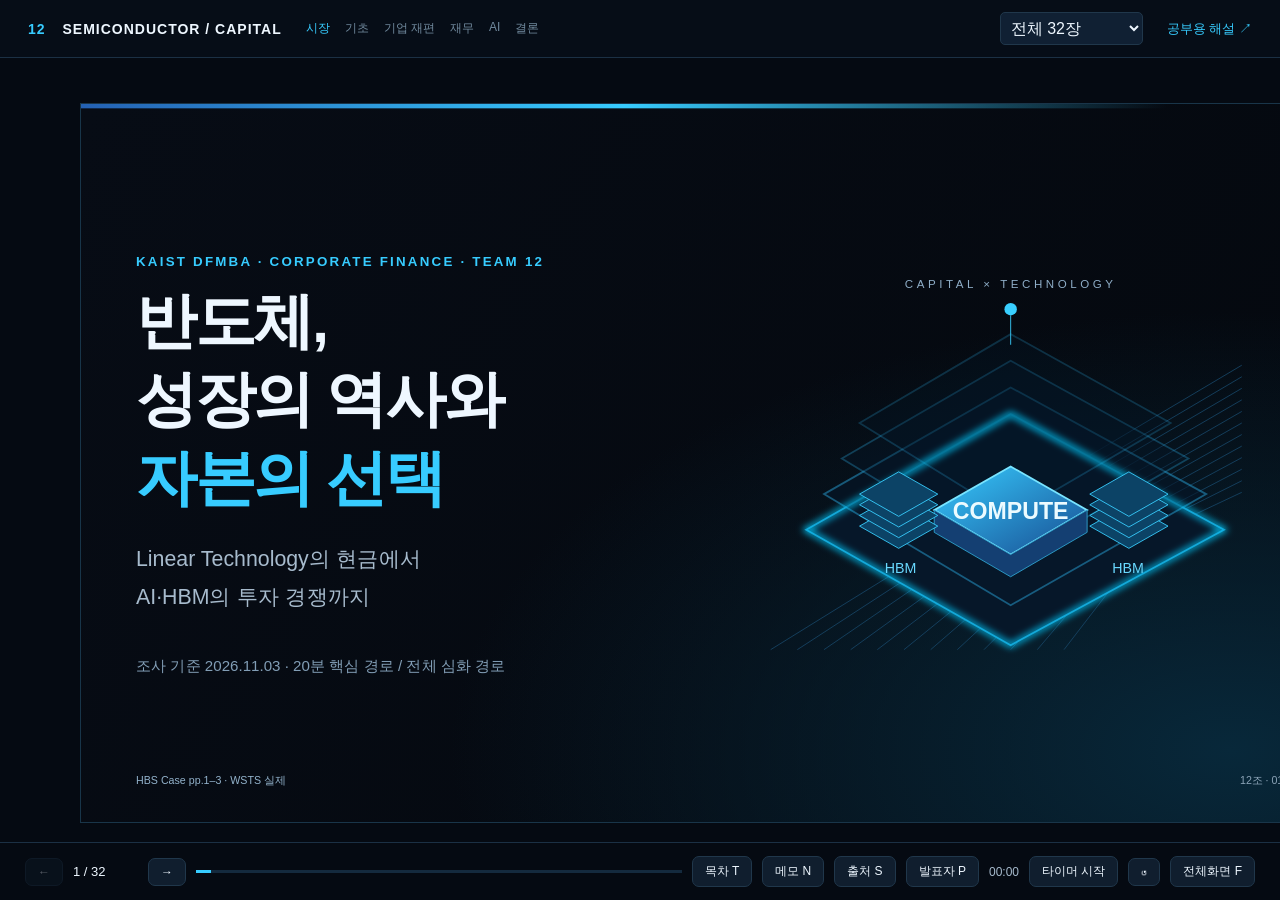
==== index.html @ 1a4f7884 "Create semiconductor history and corporate finance presentation with study guide" ====
<!DOCTYPE html><html lang="ko"><head><meta charset="utf-8"><meta name="viewport" content="width=device-width,initial-scale=1"><meta name="color-scheme" content="dark light"><meta name="description" content="KAIST DFMBA 12조 · 반도체 산업의 역사, 기업 재편과 자본배분, AI·HBM의 재무 이슈"><title>반도체, 성장의 역사와 자본의 선택 | 발표</title><style>:root{--bg:#050a12;--panel:#0b1625;--panel2:#0c2033;--line:#20374b;--ink:#eef7ff;--muted:#a7bbcd;--cyan:#37ccff;--blue:#457aff;--green:#39e2b0;--amber:#ffca70;--red:#ff8298;--font:'Malgun Gothic','맑은 고딕','Apple SD Gothic Neo',sans-serif}
*{box-sizing:border-box}html,body{margin:0;background:var(--bg);color:var(--ink);font-family:var(--font);word-break:keep-all}button,input,select{font:inherit}button,a,input{touch-action:manipulation}button{cursor:pointer}a{color:var(--cyan);text-decoration:none}a:hover{text-decoration:underline}button:focus-visible,a:focus-visible,input:focus-visible,select:focus-visible{outline:3px solid var(--amber);outline-offset:4px}button{color:var(--ink);background:#101e2e;border:1px solid var(--line);padding:9px 15px;border-radius:7px}button:hover{background:#1a344b}button[aria-pressed=true],button.active{border-color:var(--cyan);color:var(--cyan)}button:disabled{opacity:.35;cursor:default}.muted{color:var(--muted)}.cyan{color:var(--cyan)}.green{color:var(--green)}.amber{color:var(--amber)}.small{font-size:18px;line-height:1.6}.eyebrow{font-size:15px;letter-spacing:2.5px;color:var(--cyan);font-weight:700}.topbar{height:58px;display:flex;align-items:center;gap:24px;padding:0 28px;border-bottom:1px solid #1b3044;background:#060d17;position:relative;z-index:10}.brand{font-size:14px;letter-spacing:1px;font-weight:700}.brand b{color:var(--cyan);margin-right:12px}.chapters{display:flex;gap:15px;flex:1}.chapters span{font-size:12px;color:#718a9e}.chapters span.active{color:var(--cyan)}.topbar select{color:var(--ink);background:#102033;border:1px solid var(--line);border-radius:5px;padding:6px}.topbar a{font-size:13px}.deckviewport{height:calc(100dvh - 116px);display:grid;place-items:center;overflow:hidden}.stage{width:1440px;height:810px;transform-origin:center center;position:relative;flex-shrink:0}.slide{position:absolute;inset:0;padding:47px 62px 38px;display:flex;flex-direction:column;background:radial-gradient(ellipse at 90% 90%,#08283a 0%,transparent 48%),linear-gradient(125deg,#070c15,#04080e);overflow:hidden;border:1px solid #1b3b50}.slide:before{content:'';position:absolute;top:0;left:0;width:100%;height:5px;background:linear-gradient(90deg,#2461b3, var(--cyan),transparent 85%)}.slide:after{content:'';position:absolute;right:34px;top:30px;width:35px;height:35px;border-top:1px solid #217591;border-right:1px solid #217591;pointer-events:none}.slidehead{position:relative;z-index:1}.slidehead .eyebrow{display:flex;align-items:center;gap:18px}.optional{font-size:12px;letter-spacing:0;border:1px solid #4a5261;padding:4px 9px;color:var(--muted);border-radius:20px}.slide h1{font-size:46px;line-height:1.32;letter-spacing:-1.7px;margin:20px 0 13px;font-weight:800}.slide .subtitle{font-size:22px;line-height:1.65;color:var(--muted);margin:0;max-width:1200px}.slidebody{flex:1;min-height:0;padding-top:29px;position:relative;z-index:1}.takeaway{margin-top:18px;border-top:1px solid var(--line);padding-top:15px;display:flex;gap:22px;align-items:center;font-size:20px;line-height:1.5}.takeaway:before{content:'→';color:var(--cyan);font-size:26px}.foot{display:flex;align-items:center;justify-content:space-between;margin-top:17px;font-size:12px;color:#8ba3b7}.foot button{border:0;padding:0;background:none;font-size:12px;color:#93b3cc}.controlbar{height:58px;display:flex;align-items:center;gap:10px;padding:0 25px;border-top:1px solid #1b3044;position:relative;z-index:10}.controlbar button{font-size:12px;padding:6px 12px}.controlbar .position{font-size:13px;min-width:65px;font-variant-numeric:tabular-nums}.progress{height:3px;background:#142a3e;flex:1;min-width:50px}.progress i{display:block;height:100%;background:var(--cyan);transition:width .3s}.time{font-size:12px;font-variant-numeric:tabular-nums;color:var(--muted)}.grid{display:grid;gap:22px;height:100%}.grid.two{grid-template-columns:1fr 1fr}.grid.three{grid-template-columns:repeat(3,1fr)}.grid.four{grid-template-columns:repeat(4,1fr)}.panel{background:linear-gradient(145deg,#102338d9,#0a131fcf);border:1px solid #234059;padding:27px 28px;border-radius:12px;position:relative}.panel h3{font-size:25px;margin:0 0 15px;color:var(--cyan);line-height:1.4}.panel p{font-size:22px;line-height:1.7;margin:0;color:#d7e3ed}.panel .label{display:block;font-size:14px;letter-spacing:1px;color:#829eb6;margin-bottom:13px}.panel .stat{font-size:57px;line-height:1.25;font-weight:800;color:var(--ink);font-variant-numeric:tabular-nums;margin:10px 0}.panel .stat small{font-size:22px;color:var(--cyan)}.panel .detail{font-size:17px;color:var(--muted);margin-top:16px;line-height:1.65}.panel.accent{border-color:#2593bc;background:linear-gradient(145deg,#0c3c56,#0a1728)}.pill{font-size:14px;padding:5px 10px;display:inline-block;border-radius:4px;background:#163a50;color:var(--cyan);margin:0 8px 8px 0}.bigstatement{font-size:48px;line-height:1.6;font-weight:800;letter-spacing:-1.4px}.bigstatement em{color:var(--cyan);font-style:normal}.cover{display:grid;grid-template-columns:1.12fr 1fr;align-items:center;height:100%;gap:20px}.cover .title{font-size:69px;line-height:1.28;letter-spacing:-3px;font-weight:800;margin:16px 0 24px}.cover .title span{color:var(--cyan)}.cover .desc{font-size:24px;color:var(--muted);line-height:1.8}.cover .meta{margin-top:45px;color:#829eb6;font-size:17px}.chip-art{width:560px;height:440px}.timeline{display:grid;grid-template-columns:repeat(var(--n,4),1fr);gap:16px;position:relative;padding-top:25px}.timeline:before{content:'';position:absolute;top:67px;left:20px;right:20px;height:2px;background:linear-gradient(90deg,#2e678d,var(--cyan))}.event{position:relative;padding:0 18px}.event .year{font-size:37px;font-weight:800;color:var(--cyan);margin-bottom:30px}.event .year:after{content:'';display:block;width:12px;height:12px;background:var(--cyan);border:5px solid #0b1523;box-sizing:content-box;border-radius:50%;position:absolute;top:33px;left:17px}.event h3{font-size:26px;line-height:1.4;margin:20px 0 16px}.event p{font-size:20px;line-height:1.75;color:var(--muted)}.flow{display:flex;gap:15px;align-items:center;height:100%}.flow .node{flex:1;border:1px solid #285572;border-radius:12px;background:#0d2235;padding:25px 20px;min-height:215px}.flow h3{font-size:24px;color:var(--cyan);margin:0 0 15px}.flow p{font-size:20px;line-height:1.75;margin:0;color:#cfdeea}.arrow{font-size:30px;color:var(--cyan)}.metric-bars{display:flex;gap:27px;height:295px;align-items:flex-end;padding:0 18px;border-bottom:1px solid #426076}.metric-col{flex:1;display:flex;flex-direction:column;align-items:center;justify-content:flex-end;height:100%;gap:10px}.metric-col strong{font-size:29px;font-variant-numeric:tabular-nums}.metric-col .bar{width:82%;background:linear-gradient(180deg,#45ceff,#1c66b0);border-radius:7px 7px 0 0;min-height:1px}.metric-labels{display:flex;gap:27px;padding:15px 18px;font-size:20px;color:var(--muted);text-align:center}.metric-labels span{flex:1}.chart-note{font-size:15px;color:#91aabe;line-height:1.6;margin-top:15px}.split{display:grid;grid-template-columns:1.7fr 1fr;gap:40px;height:100%}.chart-side{border-left:1px solid var(--line);padding-left:32px;display:flex;flex-direction:column;justify-content:center}.chart-side strong{font-size:59px;color:var(--cyan)}.chart-side h3{font-size:25px}.chart-side p{font-size:21px;line-height:1.7;color:var(--muted)}.rows{display:grid;gap:14px}.row{display:grid;grid-template-columns:180px 1fr 1fr;gap:24px;padding:19px 24px;border-bottom:1px solid #254158;align-items:center}.row h3{margin:0;font-size:23px;color:var(--cyan)}.row p{margin:0;font-size:20px;line-height:1.55}.row.header{padding-top:0;color:#8ba5ba;font-size:15px}.stackbar{display:flex;height:71px;border-radius:9px;overflow:hidden;margin:25px 0 15px}.stackbar span{display:flex;align-items:center;justify-content:center;font-size:20px;font-weight:bold}.legend{display:flex;gap:25px;font-size:18px;color:var(--muted);flex-wrap:wrap}.legend i{display:inline-block;width:10px;height:10px;border-radius:3px;margin-right:8px}.rank-layout{display:grid;grid-template-columns:1.7fr 1fr;gap:45px;height:100%}.rank-controls{display:flex;gap:8px;margin-bottom:13px}.rank-controls button{font-size:15px;padding:7px 12px}.rank-chart{height:332px;position:relative}.rank-row{position:absolute;height:29px;left:0;right:0;display:flex;align-items:center;gap:8px;transition:top .65s,opacity .5s}.rank-row .name{width:126px;font-size:17px;flex-shrink:0;color:#d4e5f4}.rank-row .bar{height:25px;border-radius:3px;transition:width .65s;min-width:2px;background:var(--cyan)}.rank-row .value{font-size:16px;color:#c4d8e9;font-variant-numeric:tabular-nums}.rank-year{font-size:90px;line-height:1.2;font-weight:800;color:var(--cyan);margin:0}.rank-info{padding-top:50px}.rank-info h3{font-size:27px;line-height:1.6}.rank-info p{font-size:20px;line-height:1.6;color:var(--muted)}.diagram-label{font-size:20px;fill:#e8f4ff;font-family:var(--font)}.map-grid{display:grid;grid-template-columns:repeat(5,1fr);gap:14px}.map-cell{padding:19px 14px;background:#0b1d2f;border:1px solid #20445d;border-radius:10px;text-align:center;min-height:150px}.map-cell h3{font-size:22px;color:var(--cyan);margin:0 0 16px}.map-cell p{font-size:18px;line-height:1.6;margin:0}.map-label{text-align:center;margin:19px;color:var(--muted);font-size:19px}.factbadge{display:inline-block;color:var(--green);font-size:13px;border:1px solid #2c655c;padding:5px 10px;margin-bottom:14px;border-radius:4px}.factbadge.warn{color:var(--amber);border-color:#7a6038}.formula{padding:25px;background:#0c2234;border:1px solid #305977;font-size:30px;text-align:center;border-radius:12px;line-height:1.65}.formula small{display:block;font-size:17px;color:var(--muted)}.sliders{display:grid;gap:25px;margin-top:25px}.sliders label{display:flex;justify-content:space-between;font-size:22px}.sliders input{width:100%;accent-color:var(--cyan);margin-top:12px}.valuation{font-size:87px;font-weight:bold;color:var(--cyan);font-variant-numeric:tabular-nums}.delta{font-size:28px;color:var(--amber)}.watch{display:grid;grid-template-columns:1fr 1fr;gap:19px}.watch .item{padding:20px 25px;background:#0b1b2b;border-left:3px solid var(--cyan)}.watch h3{font-size:23px;margin:0 0 10px}.watch p{font-size:19px;line-height:1.6;color:var(--muted);margin:0}.overlay{position:fixed;inset:58px 0 58px;background:#03080ef2;z-index:20;overflow:auto;padding:45px max(40px,8vw)}.overlay[hidden]{display:none}.overlay .close{position:fixed;right:35px;top:78px}.overlay h2{font-size:31px}.overlay p,.overlay li{font-size:19px;line-height:1.9;max-width:980px}.overlay .transition{color:var(--cyan);border-left:3px solid var(--cyan);padding:15px 24px}.toc-grid{display:grid;grid-template-columns:repeat(3,1fr);gap:13px}.toc-grid button{text-align:left;line-height:1.6;padding:17px}.toc-grid button span{font-size:12px;color:var(--muted);display:block}.blackout{position:fixed;inset:0;background:#000;z-index:200}.source-item{padding:14px 0;border-bottom:1px solid var(--line);max-width:1000px}.source-item a{font-size:18px;line-height:1.6}.source-item p{font-size:15px;color:var(--muted);margin:8px 0}.study-body{background:#07101b}.studybar{height:66px;border-bottom:1px solid var(--line);position:sticky;top:0;background:#07101bf2;z-index:10;display:flex;align-items:center;gap:25px;padding:0 30px}.studybar h1{font-size:17px;margin:0;flex:1}.studybar input{background:#122438;border:1px solid #2c4a64;color:var(--ink);border-radius:7px;padding:10px;width:240px}.studybar a,.studybar button{font-size:13px}.study-layout{display:grid;grid-template-columns:260px minmax(0,1fr);max-width:1500px;margin:auto}.study-toc{position:sticky;top:66px;height:calc(100vh - 66px);overflow:auto;border-right:1px solid #173047;padding:25px 16px}.study-toc a{display:block;color:#acbfd0;font-size:13px;padding:10px;border-radius:6px;line-height:1.55}.study-toc a:hover,.study-toc a.active{background:#102d44;color:var(--cyan)}.study-main{padding:50px 70px 90px;max-width:1140px}.study-intro{border-bottom:1px solid var(--line);padding-bottom:35px;margin-bottom:45px}.study-intro h1{font-size:47px;line-height:1.4;margin:12px 0 20px;letter-spacing:-2px}.study-intro p{font-size:18px;line-height:1.9;color:#c0d1e0}.study-section{scroll-margin-top:90px;margin:0 0 65px;padding-bottom:40px;border-bottom:1px solid #294358}.study-section h2{font-size:30px;line-height:1.5;margin:12px 0 20px;letter-spacing:-.7px}.study-section h3{font-size:20px;color:var(--cyan);margin-top:28px}.study-section p,.study-section li{font-size:17px;line-height:1.95;color:#d2dfeb}.study-section .key{padding:20px 25px;border-left:3px solid var(--cyan);background:#102235;color:#e5f5ff;font-size:19px;line-height:1.8}.study-section .script{padding:22px 26px;border:1px solid #25445c;border-radius:10px;background:#0a1a2b}.study-section details{background:#0c1c2d;padding:16px 22px;border-radius:8px;margin:15px 0}.study-section summary{color:var(--green);cursor:pointer;line-height:1.7;font-weight:bold}.study-section .source-links{font-size:13px;line-height:1.8;color:#92abc0;margin-top:20px}.study-section .source-links a{margin-right:14px}.study-section .transition{font-size:16px;color:var(--cyan)}.study-section table{border-collapse:collapse;width:100%;font-size:15px}.study-section th,.study-section td{padding:13px;border:1px solid #274459;text-align:left;line-height:1.7}.study-section th{background:#102a40;color:var(--cyan)}.study-section tr:nth-child(even){background:#0a1928}.glossary{display:grid;grid-template-columns:1fr 1fr;gap:12px}.glossary div{padding:18px;background:#0c1c2d;border-radius:6px}.glossary b{color:var(--cyan)}.glossary p{margin:8px 0;font-size:15px}.empty{padding:30px;color:var(--amber)}.study-body.light{--bg:#edf3f8;--ink:#16283a;--muted:#465e71;--cyan:#00658d;background:#f7fafc;color:#142c40}.light .studybar{background:#f7fafcf5}.light .study-toc a{color:#3d586b}.light .study-section p,.light .study-section li{color:#29475b}.light .study-section .key,.light .study-section .script,.light .study-section details,.light .glossary div,.light .study-section th,.light .study-section tr:nth-child(even){background:#e8f1f7;color:#15364d}.light .study-intro p{color:#33546a}.light button{background:#e3eef5;color:#16394c}.light .study-toc a.active,.light .study-toc a:hover{background:#deedf6}.light .studybar input{background:white;color:#16283a}.presenter{padding:35px}.presenter h1{font-size:35px;line-height:1.5}.presenter p{font-size:22px;line-height:1.9}.presenter .next{border-top:1px solid var(--line);margin-top:30px;padding-top:20px;color:var(--cyan)}
@media(prefers-reduced-motion:reduce){*{transition:none!important;animation:none!important}}
[data-id="market"] .metric-bars{height:250px}[data-id="market"] .metric-col .bar{max-height:210px}[data-id="market"] .metric-col strong{font-size:25px}[data-id="market"] .chart-side strong{font-size:49px}[data-id="market"] .chart-side p{font-size:19px}[data-id="market"] .chart-side h3{margin:12px 0}[data-id="market"] .chart-note{margin-top:10px}
.rank-chart{height:310px}.rank-controls{gap:7px}.rank-controls button{padding:6px 10px}.rank-layout .chart-note{font-size:14px;margin-top:10px}.source-item{overflow-wrap:anywhere}.study-main{min-width:0}.study-section table{max-width:100%}.study-section td{overflow-wrap:anywhere}[data-id="consolidation"] .row{padding:14px 24px}[data-id="valuation"] .panel{padding:22px 26px}[data-id="valuation"] .panel h3{font-size:24px;margin-bottom:12px}[data-id="valuation"] .formula{font-size:25px;padding:16px}[data-id="valuation"] .sliders{gap:18px;margin-top:20px}[data-id="valuation"] .valuation{font-size:68px;line-height:1.15}[data-id="valuation"] .delta{font-size:25px}[data-id="valuation"] .panel .label{margin-bottom:7px}[data-id="valuation"] .panel .detail{font-size:14px;margin-top:12px;line-height:1.5}.market-controls{display:flex;gap:8px;margin-bottom:12px}.market-controls button{font-size:14px;padding:6px 11px}.sector-row{display:flex;align-items:center;gap:16px;height:44px;font-size:15px}.sector-row>b{min-width:65px}.sector-stack{display:flex;flex:1;height:31px}.sector-stack span{display:flex;justify-content:center;align-items:center;color:#fff;font-size:13px}.sector-stack span:first-child{color:#052334;font-weight:bold}.study-mini{margin:20px 0 28px;padding:20px;background:#0e2335;border-radius:9px}.study-mini>div{display:flex;gap:12px;align-items:center;margin:10px 0;font-size:14px}.study-mini label{width:60px;color:var(--muted)}.study-mini i{height:19px;background:linear-gradient(90deg,#1680b4,#37ccff);display:block;border-radius:3px}.study-mini b{color:var(--ink);font-variant-numeric:tabular-nums}.light .study-mini{background:#e3eff6}.light .source-item p{color:#456478}
@media(max-width:850px){.studybar{height:91px;flex-wrap:wrap;align-content:center;gap:6px 10px}.studybar h1{flex-basis:100%;font-size:13px;height:19px}.studybar input{flex:1;min-width:80px;width:auto;padding:8px}.studybar button{padding:8px 12px}.studybar a{font-size:12px}.study-section{scroll-margin-top:111px}.study-main{width:100%;overflow:hidden}.study-section table{white-space:normal}.study-section .source-item{word-break:break-word}}
@media(max-width:850px){.topbar{padding:0 12px;gap:10px}.brand{font-size:12px}.chapters{display:none}.topbar select{font-size:12px;max-width:140px}.topbar a{margin-left:auto;font-size:11px}.controlbar{padding:0 10px;gap:6px}.controlbar button{padding:7px;font-size:11px}.hide-small{display:none}.toc-grid{grid-template-columns:1fr 1fr}.study-layout{display:block}.study-toc{display:none}.study-main{padding:30px 22px}.studybar{padding:0 15px;gap:10px}.studybar h1{font-size:13px}.studybar input{width:140px}.study-intro h1{font-size:34px}.study-section h2{font-size:26px}.study-section table{display:block;overflow:auto}.glossary{grid-template-columns:1fr}.overlay{padding:25px}.overlay p,.overlay li{font-size:16px}}
@media print{body{background:white!important;color:#111!important}.topbar,.controlbar,.studybar,.study-toc,.overlay,.source-links button{display:none!important}.deckviewport{height:auto;display:block;overflow:visible}.stage{width:auto;height:auto;transform:none!important}.slide{position:relative;min-height:195mm;width:100%;height:auto;break-after:page;page-break-after:always;background:white;color:#111;padding:12mm}.slidebody{min-height:110mm}.slide h1{font-size:28px}.slide p,.panel p,.row p{font-size:16px!important;color:#24384b!important}.panel,.flow .node,.map-cell,.watch .item{background:#eff5f9;color:#111}.slide .subtitle{font-size:18px;color:#333}.slide .stat,.metric-col strong,.slide .bigstatement{color:#173d57}.takeaway{font-size:16px}.slide .foot{color:#444}.study-layout{display:block}.study-main{max-width:none;padding:0}.study-section{break-inside:auto}.study-section p,.study-section li{color:#111}.study-section .key,.study-section .script,.study-section details{background:#f1f5f7;color:#111}.study-intro p{color:#222}.study-section summary{color:#0c5244}.study-section h2,.study-intro h1{color:#111}.study-section h3{color:#075a78}.study-section{scroll-margin-top:0}a{color:#075a78}.eyebrow{color:#075a78}@page{size:A4 landscape;margin:10mm}}
</style></head><body class=""><header class="topbar"><div class="brand"><b>12</b> SEMICONDUCTOR / CAPITAL</div><nav class="chapters" aria-label="발표 흐름"><span data-chapter="01">시장</span><span data-chapter="02">기초</span><span data-chapter="03">기업 재편</span><span data-chapter="04">재무</span><span data-chapter="05">AI</span><span data-chapter="06">결론</span></nav><label class="sr-only" for="route" style="position:absolute;left:-9999px">발표 경로</label><select id="route"><option value="all">전체 32장</option><option value="core">20분 핵심 22장</option></select><a href="study.html" target="_blank">공부용 해설 ↗</a></header><main class="deckviewport"><div class="stage" id="stage"></div></main><footer class="controlbar"><button id="prev" aria-label="이전 장표">←</button><span class="position" id="position"></span><button id="next" aria-label="다음 장표">→</button><div class="progress" aria-hidden="true"><i id="progress"></i></div><button id="toc" title="T">목차 T</button><button id="notes" title="N">메모 N</button><button id="sources" title="S">출처 S</button><button id="presenter" class="hide-small" title="P">발표자 P</button><span class="time hide-small" id="clock">00:00</span><button id="timer" class="hide-small">타이머 시작</button><button id="resettime" class="hide-small" aria-label="타이머 초기화">↺</button><button id="full" title="F">전체화면 F</button></footer><aside class="overlay" id="overlay" hidden role="dialog" aria-modal="true" aria-label="발표 보조 패널"></aside><script>const CONTENT={"title": "반도체, 성장의 역사와 자본의 선택", "slides": [{"id": "intro", "title": "반도체, 성장의 역사와 자본의 선택", "subtitle": "", "chapter": "01 · 시장의 위상", "type": "cover", "core": true, "takeaway": "", "sources": ["CASE", "WSTS"], "study": {"id": "intro", "title": "발표의 질문: 기술이 바뀔 때 돈은 어디로 이동하는가", "paragraphs": ["이번 발표의 목적은 반도체를 구성하는 모든 공정과 제품을 암기시키는 것이 아니라, 기술과 시장의 변화가 기업의 이익과 자본배분을 어떻게 바꾸었는지를 설명하는 데 있다. 다른 조가 Linear Technology의 배당정책 질문에 답한다면, 우리 조는 그 회사가 속한 산업을 시간과 공간으로 넓혀 본다. 이를 위해 ‘무엇을 만드는가’, ‘어디에서 경쟁우위가 생기는가’, ‘그 경쟁우위를 유지하는 데 얼마의 돈이 필요한가’라는 세 질문을 반복한다. 이 세 질문은 아날로그 기업부터 AI 가속기와 HBM 기업까지 공통으로 적용된다.", "주식시장에서 IT와 반도체의 존재감이 커졌다는 사실로 시작하자는 구상은 좋은 출발점이다. 전문지식이 없어도 시장의 중심이 이동했다는 그림은 이해할 수 있기 때문이다. 다만 세계 산업별 시가총액을 백 년 가까이 연결하면 국가별 시장 개방, 비상장기업, 지수 편입, 산업분류 변경 때문에 비교가 흐려진다. 따라서 미국 대형주의 장기 업종비중을 먼저 보여주고, 현재 글로벌 지수의 IT 비중으로 범위를 보완한다. 이때 주식시장의 비중을 GDP나 실제 산업 매출의 비중으로 설명하지 않는 것이 중요하다.", "이후에는 반도체의 기본 역할을 짧게 설명하고, 설계·제조·장비·소재·패키징으로 나뉜 가치사슬을 연결한다. 그다음 일본 메모리 기업, 미국 CPU 기업, 한국 메모리 기업, 대만 파운드리, 팹리스와 AI의 부상을 따라간다. 기업 순위가 바뀌는 모습은 기술의 승패만 보여주는 것이 아니다. 설비투자 규모, 경기하강기에 버틸 재무구조, 연구개발의 지속성, 인수합병과 사업철수도 순위를 바꾼다. 중요한 사건마다 이 재무적 원인을 함께 묶어야 기업재무 수업에 맞는 발표가 된다.", "후반부에서는 사업모델별 재무제표를 비교한 뒤 HBM과 AI 투자 확대를 현재의 사례로 다룬다. 수요가 강하다는 사실과 현재 주가가 합리적인지는 별도의 질문이다. 매출이 늘어도 증설·재고·고객지원에 필요한 현금이 더 빨리 증가할 수 있고, 장기 기대이익이 커도 할인율이 올라 가치가 줄 수 있다. 결론은 특정 기업의 주가 방향을 예언하는 대신 어떤 관측값을 추적하면 산업의 수익성과 투자 지속성을 판단할 수 있는지를 제시한다. 기술의 역사에서 출발해 자본배분의 원리로 돌아오는 구조다."], "question": "반도체 역사를 설명하는 발표가 왜 기업재무 수업에 적합한가?", "answer": "같은 산업 안에서도 연구개발, 공장, 운전자본, 인수합병에 필요한 자본과 위험이 다르기 때문이다. 기술 변화가 현금흐름과 자본비용을 바꾸고, 자본배분이 다음 기술 경쟁에서 버틸 능력을 결정한다.", "script": "우리 조는 배당정책의 정답을 반복하기보다, 그 회사가 속한 산업이 어떻게 바뀌었는지를 보겠습니다. 핵심은 칩의 기술만이 아닙니다. 누가 투자를 감당했고, 누가 현금을 벌었으며, 다음 변화에 어떤 자본배분이 필요했는지를 함께 보겠습니다.", "transition": "먼저 주식시장에서 IT의 무게가 언제부터 커졌는지 보겠습니다.", "sources": ["https://www.spglobal.com/spdji/en/documents/education/talking-points-an-overview-of-sp-500-sector-indices-and-25-years-of-gics.pdf", "https://www.wsts.org/67/Historical-Billings-Report"], "sourceIds": []}, "coreTransition": "먼저 주식시장에서 IT의 무게가 언제부터 커졌는지 보겠습니다."}, {"id": "market", "title": "IT는 언제 주식시장의 중심이 되었나", "subtitle": "미국 대형주 시장에서 IT의 존재감은 크게 확대됐다", "chapter": "01 · 시장의 위상", "type": "market", "core": true, "takeaway": "시장가치의 확대를 이해하려면, 산업이 현금을 만드는 구조를 봐야 한다", "sources": ["MKT_HIST", "SPY", "ACWI", "GICS"], "study": {"id": "market", "title": "시장비중 읽기: 미국의 역사와 글로벌의 현재를 구분하기", "paragraphs": ["장기 오프닝 차트는 미국 대형주 S&P 500에서 IT 섹터가 차지한 비중을 보여준다. Bespoke의 연말 집계에서 IT는 1990년 6.30%, 1999년 29.18%, 2010년 18.65%, 2020년 27.61%였다. 2026년 9월 말에는 S&P 500을 추종하는 SPY의 IT 보유비중이 39.71%다. 최신 값은 ETF를 통한 대용치이고, 과거 값은 지수 가중치이며, 2026년 값은 연말 수치가 아니다. 이 차트는 꾸준한 직선 상승보다 닷컴기의 급등과 하락, 이후 재확대를 보여주는 용도로 읽어야 한다.", "다른 산업을 함께 보면 주도권이 고정되지 않았다는 점이 분명해진다. 1990년 말에는 필수소비재 13.96%, 산업재 13.60%, 에너지 13.38%가 각각 IT보다 컸다. 2006년 말에는 금융의 비중이 22.27%로 IT의 15.14%를 앞섰다. 이런 변화는 주식가격뿐 아니라 기업의 성장과 쇠퇴, 상장·편입·퇴출, 산업분류 변화가 함께 만든 결과다. 어느 시점의 높은 비중만으로 해당 산업이 버블이라고 판정할 수는 없다. 실제 이익과 성장 기대, 금리와 위험의 가격을 별도로 검토해야 한다.", "S&P 500은 미국 대형주의 지수이므로 세계 전체의 산업 지도로 부르면 안 된다. 글로벌 교차확인에는 선진국과 신흥국의 대형·중형주를 담는 MSCI ACWI를 사용한다. 2026년 9월 말 ACWI의 IT 비중은 33.21%였고 미국 비중은 64.21%였다. NVIDIA, TSMC, Broadcom, Micron 네 종목의 비중을 더하면 9.70%지만 이는 반도체 전체의 비중이 아니다. 또한 해당 기업의 주식가치를 측정하므로 Broadcom의 소프트웨어 사업처럼 반도체 이외 사업이 만드는 가치도 포함된다.", "분류체계의 변화는 중요한 해석 조건이다. GICS는 1999년에 만들어졌고 과거 자료에는 소급분류가 쓰인다. 2016년에는 부동산이 금융에서 분리됐고, 2018년에는 Alphabet과 Facebook 등 일부 IT 기업이 커뮤니케이션서비스로 이동했다. 2023년에는 Visa와 Mastercard 등 결제기업이 IT에서 금융으로 옮겨갔다. 따라서 분류가 달라진 시점의 비중 하락을 그대로 경쟁력 하락으로 설명할 수 없다. 발표에서는 ‘당시 분류 기준, 분류개편 포함’이라는 짧은 주석을 제시하고, 질문을 받으면 이 사례로 설명하면 된다."], "question": "IT 비중이 40%라는 것은 경제활동의 40%가 IT라는 뜻인가?", "answer": "아니다. 미국 대형 상장주식의 가치에서 IT에 분류된 기업들이 차지하는 비중이다. GDP, 고용, 매출, 글로벌 시가총액과 분모가 다르며, 시장이 미래이익을 평가한 결과도 반영한다.", "script": "1990년 IT는 미국 대형주 시장의 6%대였습니다. 닷컴기를 거쳐 현재는 약40%입니다. 다만 이것은 미국 주식시장의 지도입니다. 세계 대형·중형주 지수에서도 IT는 약33%로 크지만, 두 지수의 숫자를 같은 범위라고 읽지는 않겠습니다.", "transition": "IT 안에서는 어떤 업종의 비중이 커졌을까요?", "sources": ["https://media.bespokepremium.com/uploads/2023/07/070323-Sector-Weights-5037189urijef.pdf", "https://www.ssga.com/library-content/products/factsheets/etfs/us/factsheet-us-en-spy.pdf", "https://www.msci.com/documents/10199/255599/msci-acwi.pdf", "https://www.spglobal.com/spdji/en/documents/education/talking-points-an-overview-of-sp-500-sector-indices-and-25-years-of-gics.pdf"], "sourceIds": ["GICS2023"]}, "coreTransition": "주식시장의 기대와 실제 산업 매출은 다릅니다. 이제 성장과 불황의 사이클을 보겠습니다."}, {"id": "itmix", "title": "IT 안에서도 반도체의 무게가 커졌다", "subtitle": "미국 대형 IT ETF인 XLK의 업종 구성 변화", "chapter": "01 · 시장의 위상", "type": "mix", "core": false, "takeaway": "AI는 기술기업 전체를 가로지르는 수요 테마다", "sources": ["XLK20", "XLK26", "GICS"], "study": {"id": "itmix", "title": "IT의 내부 변화: 소프트웨어와 하드웨어를 떠받치는 반도체", "paragraphs": ["미국 IT주 ETF인 XLK의 구성은 IT 내부의 무게중심 변화를 이해하는 사례가 된다. 2020년 9월 말 투자명세에서 반도체와 반도체 장비의 비중은 18.0%였지만, 2026년 9월 말 공식 팩트시트에서는 45.95%다. 같은 두 시점에 소프트웨어는 32.7%에서23.81%, 하드웨어·스토리지는24.6%에서19.35%로 바뀌었다. 이 수치는 ETF가 담은 주식가치의 구성이다. 반도체가 IT 매출의46%를 생산한다거나, 세계 모든 반도체 기업의 시총을 측정했다는 뜻은 아니다.", "여기에는 비교상의 조건이 있다. XLK는 개별 대형 종목의 비중에 제한을 두는 지수를 추종하므로 순수한 시가총액비중과 차이가 생길 수 있다. 또한 2023년 결제기업 등이 IT에서 빠져나가 IT서비스의 분모가 크게 달라졌다. 2020년 IT서비스19.9%와2026년2.31%를 비교해서 서비스산업이 거의 사라졌다고 해석하면 틀린다. 같은 이유로 반도체 비중 증가분 전체를 AI가 만든 주가상승 효과라고 계산할 수 없다. 분류변경과 지수규칙을 포함한 투자 포트폴리오의 변화라는 것이 정확한 표현이다.", "일상에서 말하는 빅테크와 주가지수의 IT 섹터는 다르다. Microsoft와 Apple, NVIDIA는 IT에 속하지만, Alphabet과 Meta는 커뮤니케이션서비스, Amazon은 경기소비재에 속한다. 이 분류는 기업의 주된 사업을 기준으로 하기 때문에 클라우드나 AI 사업 하나만으로 정해지지 않는다. AI 투자에 참여하는 기업들을 비교할 때는 업종 이름보다 누가 최종고객으로부터 돈을 받고, 누가 데이터센터를 소유하고, 누가 칩을 설계하고 제조하는지를 나누는 것이 유용하다. 같은 AI 관련주라도 현금흐름의 발생 위치가 다르다.", "반도체는 계산, 저장, 연결, 감지, 전력변환을 실제 물리세계에서 수행하는 부품이다. 소프트웨어가 명령을 내리더라도 그 명령을 실행하고 데이터를 옮기려면 하드웨어가 필요하다. 다만 모든 반도체가 가장 미세한 공정이나 가장 높은 대역폭을 필요로 하지는 않는다. 아날로그와 전력반도체는 정확도·신뢰성·수명 등이 중요하고, 메모리는 용량·속도·원가가, AI 가속기는 연산과 데이터이동 효율이 중요하다. 이러한 기능의 차이가 제품수명, 고객관계, 설비투자 부담을 바꾼다는 점이 다음 가치사슬 설명의 출발점이다."], "question": "XLK 반도체 비중이18%에서46%로 늘었다면 반도체 산업 매출도 같은 비율로 늘었나?", "answer": "아니다. ETF 비중은 주가와 편입·분류·가중치규칙의 영향을 받는 자산가치 비율이다. 산업매출 성장률은 별도의 WSTS 판매자료로 계산해야 한다.", "script": "IT 안에서도 구성은 크게 달라졌습니다. 미국 IT주 ETF를 보면 반도체와 장비의 비중이2020년18%에서 현재 약46%로 커졌습니다. 이제 소프트웨어의 성장 기대를 이해하려면 그 아래에서 연산과 메모리를 공급하는 산업까지 볼 필요가 있습니다.", "transition": "시장의 기대와 별개로 실제 반도체 산업의 매출은 어떻게 성장하고 흔들렸을까요?", "sources": ["https://www.sec.gov/Archives/edgar/data/1064641/000119312520311479/d13580dncsr.htm", "https://www.ssga.com/library-content/products/factsheets/etfs/us/factsheet-us-en-xlk.pdf", "https://lipperalpha.refinitiv.com/2023/03/2023-gics-classification-change/", "https://www.semiconductors.org/semiconductors-101/what-are-semiconductors/"], "sourceIds": ["GICS2023"]}, "coreTransition": "시장의 기대와 별개로 실제 반도체 산업의 매출은 어떻게 성장하고 흔들렸을까요?"}, {"id": "cycle", "title": "장기 성장산업에도 깊은 불황은 온다", "subtitle": "매출이 커지는 산업과 매년 이익이 늘어나는 기업은 서로 다른 이야기다", "chapter": "01 · 시장의 위상", "type": "cycle", "core": true, "takeaway": "성장률만 보면 증설의 위험을 놓친다. 반도체는 기술과 사이클을 함께 봐야 한다", "sources": ["WSTS"], "study": {"id": "cycle", "title": "장기성장과 경기순환은 함께 존재한다", "paragraphs": ["WSTS의 최신 공개 과거자료를 같은 기준으로 읽으면 세계 반도체 매출은2000년204.4십억달러에서2025년795.6십억달러로3.89배 커졌다. 두 시점 사이의 연평균성장률은5.59%이고,2020~2025년만 보면12.56%다. 장기적으로 전자기기에 들어가는 칩의 수와 기능이 늘고 새로운 수요처가 생겼다는 흐름을 보여준다. 다만 금액으로 측정한 매출이므로 판매량뿐 아니라 가격과 제품구성의 변화도 포함한다. 특히 고부가 제품의 비중이 커지거나 메모리 가격이 급등하면 수량보다 매출이 더 빠르게 증가할 수 있다.", "성장하는 산업에서도 연간매출은 크게 감소했다.2001년 매출은전년대비32.01% 줄었고,2023년에도8.22% 감소했다. 공장은 건설과 장비반입, 공정안정화까지 시간이 걸리기 때문에 수요가 강할 때 결정한 생산능력이 경기가 식은 뒤에 가동될 수 있다. 반대로 주문이 갑자기 늘 때는 단기간에 공급을 충분히 늘리기 어렵다. 이는 일반적인 산업 메커니즘이며, 모든 하락을 공급과잉 하나로 설명해서는 안 된다. 각 시기의 최종수요, 재고, 가격, 제품전환, 거시환경을 함께 확인해야 한다.", "기업재무 관점에서 경기순환은 이익보다 현금에 먼저 나타나기도 한다. 고객이 주문을 늦추면 재고가 쌓이고 매출채권 회수가 지연될 수 있다. 공장을 이미 지었다면 감가상각과 유지비는 계속 발생하고, 저조한 가동률은 고정비 부담을 키운다. 다음 세대를 위한 연구개발을 중단하면 경기회복 시 경쟁력을 잃을 수 있어 비용을 마음대로 줄이기도 어렵다. 그래서 매출성장률만 보지 않고 재고일수, 영업현금흐름, 설비투자, 순차입금, 고객의 투자여력을 함께 본다. 동일한 산업의 기업이라도 버틸 수 있는 기간은 다르다.", "수정치와 전망을 구분하는 습관도 필요하다.2025년 최초 SIA 보도는791.7십억달러였으나 최신 WSTS 자료는795.6십억달러다.2024년 역시630.5십억달러로 수정됐고, 이를 기준으로2025년 성장률은26.18%다.2026년6월 WSTS는2026년1.511조달러,2027년1.914조달러를 전망했지만 이는 확정실적이 아니다.2026년1~8월 누적실적은 연간실적과 기간이 다르다. 자료에서는 실제와 전망을 별도로 표기하고 발표일을 적어, 전망의 변화 자체도 산업의 불확실성을 보여주는 정보로 읽는다."], "question": "장기수요가 확실히 커지는데도 반도체 기업은 왜 큰 손실을 낼 수 있나?", "answer": "수요와 공급능력이 같은 속도로 조정되지 않으며, 고정비와 연구개발·설비투자는 매출 감소 시에도 남기 때문이다. 제품별 가격과 재고, 증설시점이 현금흐름을 좌우하므로 장기산업성장과 개별기업의 투자성과는 구분해야 한다.", "script": "산업의 장기 방향은 성장입니다. 하지만 그 사이에는2001년처럼 매출이3분의1 가까이 줄어든 해도 있습니다. 이 산업에서 중요한 것은 성장할 때 얼마나 버는지와 함께, 다음 하락 때 필요한 투자를 계속할 수 있는지입니다.", "transition": "이 성장과 변동을 이해하기 위해 반도체가 하는 일부터 나눠보겠습니다.", "sources": ["https://www.wsts.org/67/Historical-Billings-Report", "https://www.wsts.org/esraCMS/extension/media/f/WST/7803/WSTS-Historical-Billings-Report-Aug_2026.xlsx", "https://www.wsts.org/esraCMS/extension/media/f/WST/7618/WSTS_FC-Release-2026-May.pdf", "https://www.semiconductors.org/2026-state-of-the-industry-report-historic-growth-amid-intensifying-global-competition/"], "sourceIds": ["SIA_INITIAL25", "WSTS_FORECAST"]}, "coreTransition": "이 성장과 변동을 이해하기 위해 반도체가 하는 일부터 나눠보겠습니다."}, {"id": "basics", "title": "반도체를 이해하는 네 가지 기능", "subtitle": "무엇을 하는 칩인지와, 누가 어떻게 만드는지를 따로 구분한다", "chapter": "02 · 반도체의 기초", "type": "cards", "core": true, "takeaway": "아날로그·메모리·연산은 서로를 대체하는 단계가 아니라 함께 작동하는 기능이다", "sources": ["ANALOG", "MIXED", "CHM"], "cards": [{"title": "느끼고 바꾸기", "text": "빛·소리·온도 같은<br>현실의 신호를 처리", "detail": "아날로그 · 센서 · 데이터 변환", "stat": "", "label": "SENSE", "accent": true}, {"title": "계산하고 제어하기", "text": "CPU · GPU · MCU<br>명령에 따라 연산", "detail": "로직 · 프로세서 · ASIC", "stat": "", "label": "COMPUTE", "accent": false}, {"title": "기억하기", "text": "작업 데이터와<br>저장 데이터를 보관", "detail": "DRAM · NAND · HBM", "stat": "", "label": "MEMORY", "accent": false}, {"title": "전력을 다루기", "text": "전압을 조정하고<br>전기를 효율적으로 전달", "detail": "전력관리 IC · 전력소자", "stat": "", "label": "POWER", "accent": false}], "study": {"paragraphs": ["반도체는 전류의 흐름을 조절하는 물질과 소자를 이용해 정보를 처리하거나 전력을 제어하는 기술이다. 핵심 부품인 트랜지스터는 스위치처럼 켜고 끌 수도 있고 작은 신호를 증폭할 수도 있다. 이 소자를 회로로 연결해 한 칩에 집적하면 계산, 저장, 통신, 감지, 전력 변환 같은 다양한 기능을 수행한다. 따라서 반도체를 컴퓨터의 두뇌라고만 설명하면 절반만 이해하게 된다. 두뇌가 판단하려면 외부의 소리를 듣고, 데이터를 받아 오며, 안정적인 전기를 공급받아야 한다. AI 서버도 연산칩 하나가 아니라 이러한 여러 기능의 결합으로 작동한다.", "아날로그와 디지털은 주로 신호를 다루는 방식의 구분이다. 온도, 압력, 빛, 음성처럼 연속적으로 변하는 현실의 신호는 아날로그 회로가 증폭하거나 정리한다. 디지털 회로는 정해진 상태로 표현한 정보를 이용해 계산과 제어를 수행한다. 두 세계 사이에는 아날로그 신호를 숫자로 바꾸는 ADC, 숫자를 아날로그 신호로 바꾸는 DAC가 필요하다. 전력관리 칩도 전압과 전류라는 실제 물리량을 다룬다. 스마트폰이 디지털 제품이라고 해서 아날로그 반도체가 사라지는 것이 아니다. 혼합신호 칩처럼 두 종류의 회로가 한 제품에 들어가기도 한다.", "메모리와 시스템 반도체라는 구분은 다른 축이다. 메모리는 정보를 저장하는 기능에 초점을 맞춘 범주이고, 시스템 반도체는 국내 산업 설명에서 연산·제어·신호처리 등 비메모리 기능을 넓게 묶을 때 사용된다. 따라서 아날로그를 메모리와 시스템 반도체 옆에 완전히 독립된 세 번째 항목으로 놓으면 분류가 겹친다. 엄밀한 통계에서는 메모리, 로직, 마이크로, 아날로그, 개별소자, 광전자, 센서 등으로 나누기도 한다. CPU와 GPU는 연산 역할의 차이이고, 팹리스와 파운드리는 사업 방식의 차이이므로 제품 분류와도 구별해야 한다.", "기업재무에서 이 분류가 중요한 이유는 기능이 경쟁 방식과 투자 주기를 결정하기 때문이다. 범용 메모리는 단위당 비용, 생산능력, 가격 사이클이 중요하고, 첨단 연산칩은 설계와 소프트웨어 생태계가 차별화를 만든다. 아날로그·전력 제품은 정확도, 신뢰성, 고객 설계에 들어가는 과정과 긴 공급 기간이 중요할 수 있다. 다만 제품군만으로 수익성을 단정하면 안 된다. 같은 회사도 여러 제품과 고객을 보유하며, 첨단 제품과 성숙 제품을 함께 공급한다. 먼저 무엇을 파는지 파악하고, 다음으로 누가 제조하며 어떤 비용과 위험을 부담하는지를 묻는 순서가 적절하다."], "question": "아날로그 반도체는 시스템 반도체와 다른 산업인가?", "answer": "분류 기준이 다르다. 아날로그·디지털은 신호 처리 방식이고 메모리·비메모리는 기능 구분이다. 국내에서 시스템 반도체를 넓게 사용할 때는 아날로그 기능도 포함될 수 있어 서로 배타적인 세 범주로 그리면 부정확하다.", "script": "반도체는 계산만 하는 부품이 아닙니다. 현실의 신호를 읽고, 데이터를 저장하며, 전력을 조절하는 부품도 모두 필요합니다. 아날로그와 디지털은 신호의 언어이고, 메모리와 시스템은 맡은 역할이라고 구분하면 이해가 쉽습니다. 역할이 다르면 투자 규모와 돈을 버는 방식도 달라집니다.", "transition": "이 중 아날로그의 경제성이 Linear의 현금흐름과 어떻게 연결됐는지 보겠습니다.", "sourceIds": ["analog_technology", "analog_signal", "micron_memory", "sia_ecosystem"]}, "coreTransition": "이 중 아날로그의 경제성이 Linear의 현금흐름과 어떻게 연결됐는지 보겠습니다."}, {"id": "analog", "title": "Linear의 현금은 아날로그의 경제성에서 나왔다", "subtitle": "2003년 케이스의 사업 구조: 장수명 제품, 고객 다변화, 상대적으로 낮은 공장 투자", "chapter": "02 · 반도체의 기초", "type": "cards", "core": true, "takeaway": "같은 반도체라도 투자 부담과 현금의 안정성이 다르면 환원 정책도 달라진다", "sources": ["CASE"], "cards": [{"title": "공장은 오래 쓴다", "text": "당시 아날로그 팹은<br>10년 이상 사용 가능", "detail": "케이스의 2003년 설명. 현재 모든 아날로그 팹에 일반화 불가", "stat": "$0.2bn", "label": "당시 아날로그 신규 팹 예시", "accent": true}, {"title": "성능은 미세화만이 아니다", "text": "정밀도·신뢰성·설계 경험<br>고객 제품에 맞는 성능", "detail": "인텔 디지털 팹 약 $2bn과 대비한 당시 예시. 오늘날 비용 아님", "stat": "$2bn", "label": "당시 디지털 신규 팹 예시", "accent": false}, {"title": "현금 배분이 쟁점이 된다", "text": "배당·자사주 매입 후에도<br>큰 현금이 남았다", "detail": "2003년 3월 현금 및 단기투자자산", "stat": ">$1.5bn", "label": "Linear의 현금 보유", "accent": false}], "study": {"paragraphs": ["케이스의 의사결정 시점은 2003년 4월이다. Linear Technology는 전력관리 등 고성능 아날로그 집적회로를 설계·제조·판매하는 기업이었다. 휴대전화나 디지털카메라처럼 눈에 보이는 최종 제품을 파는 회사가 아니라, 그 제품이 안정적으로 작동하도록 돕는 부품을 공급했다. 고객이 원하는 정확도와 효율을 충족하고 실제 제품에 채택되는 것이 중요했으므로 숙련된 엔지니어와 고객의 사용 환경에 대한 이해가 경쟁력의 핵심이었다. 케이스는 특정 고객의 매출 비중이 5%를 넘지 않았다고 설명한다. 이는 개별 고객 이탈 위험을 줄이지만 산업 전체의 불황까지 제거하지는 않는다.", "케이스 1쪽의 비교에 따르면 당시 신규 아날로그 공장은 약 2억 달러, Intel 같은 디지털 공장은 약 20억 달러 규모였으며, 아날로그 공장은 10년 이상 활용할 수 있는 반면 디지털 공장은 3~5년 안에 기술적 진부화에 직면할 수 있었다. 이 숫자는 반드시 2003년의 사례 비교로 읽어야 한다. 현재 모든 아날로그·디지털 공장의 비용이나 경제적 수명을 나타내는 공식이 아니다. 당시 Linear에는 같은 설비에서 오랫동안 제품을 판매하며 투자금을 회수할 여지가 있었다는 뜻이다. 매출을 유지하기 위해 필요한 재투자가 상대적으로 적다면 회계이익 중 실제로 배분 가능한 현금이 커질 수 있다.", "비용 구조도 현금창출력에 영향을 주었다. 케이스는 이익연동 보상과 주식매수선택권의 비중이 커서 불황기에 보상 비용을 조정할 수 있었다고 설명한다. 매출이 줄어도 고정 지출이 그대로 남는 기업보다 손익과 현금흐름의 하락을 완충하기 쉬운 구조다. 실제로 케이스의 순이익은 2001 회계연도 약 4억 2,700만 달러에서 2002년 약 1억 9,800만 달러로 감소했다. 즉 안정적인 사업이란 실적이 변하지 않는 사업이 아니라, 수요가 약해져도 생존과 투자에 필요한 현금을 유지할 수 있는 사업에 더 가깝다. 주식보상 역시 주주 지분 희석이라는 비용을 동반한다.", "2003년 3월 현금과 단기투자자산은 15억 달러를 넘었고, 당시 경영진에게 적극적인 인수 계획은 없었다. 여기서 기업재무의 질문은 현금이 많으니 좋다는 수준을 넘어선다. 불확실성에 대비한 완충자금은 가치가 있지만, 충분한 투자기회가 없다면 계속 쌓이는 현금에는 기회비용이 생긴다. 배당, 자사주 매입, 내부 투자 중 무엇이 주주가치를 높이는지 검토해야 한다. 정기배당은 지속성을 약속하는 성격이 강하고 자사주 매입은 상대적으로 조정하기 쉽다. 우리 발표는 배당의 정답을 반복하기보다, 왜 같은 반도체 업종 안에서도 이런 현금 배분 문제가 생기는 기업과 대규모 증설이 우선인 기업이 공존하는지를 설명한다."], "question": "성장산업에 속한 Linear가 현금을 주주에게 돌려줄 수 있었던 이유는 무엇인가?", "answer": "산업의 성장률보다 개별 기업의 재투자 필요와 현금창출 구조가 중요하다. 케이스 당시 Linear는 비교적 긴 설비 활용 기간, 고객 분산, 변동비 성격의 보상 구조를 갖췄고 큰 현금을 보유했다. 다만 이를 오늘날 모든 아날로그 기업의 특성으로 일반화해서는 안 된다.", "script": "2003년 Linear는 반도체 기업이면서도 현금이 계속 쌓이는 회사였습니다. 당시의 비교에서는 아날로그 공장의 투자 부담과 교체 속도가 첨단 디지털 공장보다 낮았습니다. 그래서 핵심 문제는 공장을 얼마나 더 지을지뿐 아니라, 남는 현금을 어디에 배분할지였습니다. 이 차이를 산업 전체로 확대해서 보겠습니다.", "transition": "다른 기능을 맡은 메모리는 무엇이 다르고, HBM은 어디에 속할까요?", "sourceIds": ["CASE"]}, "coreTransition": "아날로그와 메모리·연산이 공존한다는 점을 기억하고, 산업이 커진 역사를 보겠습니다."}, {"id": "memory", "title": "HBM은 모든 메모리의 다음 단계가 아니다", "subtitle": "저장해야 할 데이터와 요구 성능에 따라 여러 메모리가 공존한다", "chapter": "02 · 반도체의 기초", "type": "rows", "core": false, "takeaway": "고속·저전력·가격·용량 사이의 선택이 제품 시장을 나눈다", "sources": ["C06", "C07"], "headers": ["제품", "주요 역할", "경제적 특성"], "rows": [["DRAM / DDR", "CPU가 쓰는 작업 메모리", "휘발성 · 대용량 주기억장치"], ["HBM", "GPU 가까이에서 많은 데이터를 빠르게 공급", "DRAM 적층 · 높은 대역폭 · 패키징 중요"], ["NAND / SSD", "전원이 꺼져도 데이터를 보관", "비휘발성 · 저장 용량·비용 중심"], ["아날로그·전력", "신호와 전력을 처리", "메모리와 다른 기능 · AI 시스템에도 필요"]], "study": {"paragraphs": ["컴퓨터에서 데이터를 보관하는 곳은 하나가 아니다. 연산장치 가까이의 빠른 메모리와 더 멀리 있는 큰 저장공간을 함께 사용한다. DRAM은 실행 중인 프로그램과 데이터를 빠르게 읽고 쓰는 작업 공간이며 전원을 끄면 내용이 사라지는 휘발성 메모리다. NAND 플래시는 전원이 없어도 데이터를 유지하고 SSD 등의 저장장치에 쓰인다. 책상과 서랍에 비유하면 DRAM은 지금 펼쳐 놓은 자료, NAND는 나중에도 꺼내 쓸 자료에 가깝다. 실제 시스템에는 캐시 같은 추가 단계도 있지만 발표에서는 작업 공간과 지속적인 저장공간의 차이만 이해해도 충분하다.", "DDR과 HBM을 DRAM과 나란히 놓인 별개의 소재처럼 이해하면 혼동이 생긴다. DDR은 일반적인 시스템 메모리에서 널리 쓰이는 데이터 전달 규격 계열이고, HBM은 여러 DRAM 다이를 수직으로 쌓아 매우 넓은 연결 통로를 제공하는 구조다. HBM은 일반적인 메모리 모듈처럼 보드 위에 멀리 놓기보다 고성능 프로세서에 가깝게 배치한다. 도로의 차량 한 대가 빠르게 달리는 것만이 아니라 차선을 크게 늘려 많은 데이터를 동시에 보내는 방식으로 대역폭을 높인다고 이해할 수 있다. 여기서 대역폭은 초당 옮기는 양이며 총 저장 용량과 다른 개념이다.", "GPU에 연산기가 많아도 필요한 데이터가 늦게 도착하면 장치 일부가 기다린다. HBM의 가치는 이런 기다림을 줄여 비싼 연산 자원을 더 활용하게 하는 데 있다. 그러나 높은 대역폭에는 적층, 연결, 열 관리, 검사, 고급 패키징과 같은 추가 비용이 필요하다. 모든 데이터를 HBM에 넣는 것이 가장 경제적인 선택은 아니다. 시스템 설계자는 필요한 속도와 용량, 전력, 가격을 고려해 HBM·DDR 계열 메모리·NAND 저장장치를 조합한다. 따라서 HBM의 성장만으로 기존 DRAM이나 NAND가 사라진다고 결론내릴 수 없다. AI도 여러 계층의 메모리를 함께 사용한다.", "재무적으로는 같은 메모리 회사 안에서도 제품 믹스가 중요해진다. 고부가 제품의 비중이 높아지면 평균 판매가격과 이익률이 개선될 수 있지만, 웨이퍼 투입량과 적층 손실, 테스트 비용, 생산 전환 비용도 함께 변한다. HBM 생산을 늘리는 결정은 다른 제품에 배분할 생산 자원과도 연결된다. 그래서 매출 증가를 출하량 증가 하나로 설명해서는 안 된다. 가격, 비트 출하량, 제품 구성, 수율, 고객별 인증 진척을 나누어 봐야 한다. 프리미엄 제품이라는 이름만으로 높은 마진이 영구히 유지된다고 가정할 수 없으며 경쟁사의 기술 추격과 고객의 요구 변화도 확인해야 한다."], "question": "HBM이 좋아지면 DDR과 NAND는 필요 없어지는가?", "answer": "아니다. HBM은 연산장치 가까이에서 큰 데이터를 빠르게 옮기는 데 강점이 있고, DDR 계열 메모리와 NAND는 용량·확장성·지속 저장·비용 측면에서 다른 역할을 맡는다. AI 시스템도 비용과 성능을 맞추기 위해 이들을 함께 사용한다.", "script": "HBM은 메모리 전체를 대체하는 새 저장장치가 아닙니다. 여러 DRAM을 쌓아 GPU 옆에 두고 많은 데이터를 동시에 전달하는 구조입니다. GPU가 계산할 준비를 마쳐도 데이터가 오지 않으면 기다려야 하므로 중요해졌습니다. 일반 메모리와 SSD는 여전히 다른 일을 맡습니다.", "transition": "이 역할들이 어떤 역사적 순서로 시장을 만들어 왔는지 살펴보겠습니다.", "sourceIds": ["micron_memory", "micron_hbm", "hbm_definition"]}, "coreTransition": "이 역할들이 어떤 역사적 순서로 시장을 만들어 왔는지 살펴보겠습니다."}, {"id": "timeline", "title": "작은 부품이 범용 컴퓨팅의 기반이 되기까지", "subtitle": "기술의 발전은 기능 통합과 낮아진 계산 비용으로 새로운 수요를 열었다", "chapter": "03 · 기업의 재편", "type": "timeline", "core": true, "takeaway": "다음 변화는 칩의 성능뿐 아니라 누가 설계하고 누가 공장을 갖는지에서 일어났다", "sources": ["CHM", "intel_4004", "cuda", "NVIDIA_HISTORY"], "events": [{"year": "1947", "title": "트랜지스터", "text": "진공관보다 작은<br>전자 제어 장치"}, {"year": "1958–59", "title": "집적회로", "text": "여러 소자를<br>하나의 회로로 통합"}, {"year": "1970–80s", "title": "메모리·CPU", "text": "DRAM과 마이크로프로세서<br>PC 시장의 확대"}, {"year": "2006–", "title": "GPU·병렬컴퓨팅", "text": "CUDA 생태계 → AI 연산<br>연산과 데이터 이동의 확장"}], "study": {"paragraphs": ["1947년 Bell Labs의 트랜지스터 발명은 전자 회로를 더 작고 효율적으로 구현할 수 있는 출발점이었다. 이어 1958년 TI의 Jack Kilby가 작동하는 집적회로를 시연했고, Robert Noyce는 1959년 양산에 적합한 모놀리식 구조의 특허를 출원했다. Fairchild의 작동품 제작은 1960년으로 이어졌다. 이 과정은 한 사람의 발명에서 곧바로 완성된 산업이 나온 이야기가 아니다. 소자, 재료, 공정, 연결 방식의 개선이 합쳐져 많은 기능을 작은 칩에 담을 수 있게 된 과정이다. 경제적 의미는 동일한 기능을 더 작게, 더 많이, 낮은 단가로 제공할 가능성이 열렸다는 데 있다.", "1970년대에는 저장과 연산이 주요 시장으로 자리 잡았다. Intel 4004는 1971년 11월 15일 출시되었고, 프로그램에 따라 다양한 일을 수행하는 마이크로프로세서의 가능성을 보여주었다. 메모리는 프로그램과 데이터를 담고 프로세서는 이를 처리하므로 두 제품의 수요는 서로 연결된다. 다만 경쟁 방식은 같지 않다. 메모리는 같은 기능을 더 적은 비용으로 공급하는 능력이 중요하고, 프로세서는 명령체계와 소프트웨어 호환성, 시스템 설계와 결합된 경쟁이 중요해질 수 있다. 반도체 내부의 사업 차별화는 훨씬 오래전부터 존재했던 셈이다.", "PC 확산은 반도체 수요의 중심을 대중적인 컴퓨팅으로 넓혔다. 더 많은 컴퓨터가 판매되고 프로그램이 복잡해지면 프로세서 성능과 메모리 용량에 대한 요구도 커졌다. 표준과 호환성이 축적되면서 특정 플랫폼을 중심으로 고객과 개발자가 모이는 효과도 생겼다. Intel의 사례가 특히 중요하다. 회사는 처음부터 영원한 CPU 전문기업이었던 것이 아니라 메모리 사업도 수행했으며, 1985년 DRAM 철수를 발표했다. 이미 투자한 역사와 자부심보다 향후 수익성과 경쟁력을 보고 사업의 무게중심을 옮겼다는 점이 기업재무와 연결된다.", "이후 인터넷·모바일·클라우드·AI의 확산은 각각 다른 성능을 요구했다. PC에서는 범용 연산과 호환성이, 모바일에서는 전력 효율과 통신·집적도가, AI에서는 병렬 연산과 메모리 대역폭·연결이 중요해졌다. 이는 이전 시대의 반도체가 모두 퇴출되었다는 의미가 아니다. 수요의 중심과 추가 투자에서 가장 높은 수익을 기대하는 지점이 바뀌었다는 뜻이다. 산업사를 연도와 발명품의 암기 목록으로 보면 현재와 연결하기 어렵다. 각 시대마다 고객이 더 필요로 한 기능, 이를 공급한 사업모델, 그 대가로 감수한 자본과 위험을 함께 읽어야 한다."], "question": "반도체 산업의 역사를 왜 기술 발명의 연표만으로 설명하면 부족한가?", "answer": "같은 기술도 어떤 고객에게 어떤 비용으로 공급하느냐에 따라 사업성과가 달라지기 때문이다. 수요의 중심, 플랫폼과 호환성, 제조비용, 자본배분이 함께 변해야 기술의 발전이 기업의 매출과 현금흐름으로 연결된다.", "script": "반도체의 역사는 작은 스위치를 더 많이 만드는 과정에서 시작했습니다. 그런데 기업의 순위를 바꾼 것은 기술만이 아니라 PC, 모바일, AI처럼 수요가 향하는 방향이었습니다. Intel도 메모리에서 철수해 사업의 중심을 바꿨습니다. 이제 그 변화가 국가와 기업의 경쟁구도를 어떻게 바꿨는지 보겠습니다.", "transition": "이 기술을 사업으로 키운 미국·일본·한국 기업의 경쟁은 어떻게 달랐을까요?", "sourceIds": ["transistor", "kilby", "noyce", "intel_4004", "intel_dram", "cuda"]}, "coreTransition": "기술 발전과 함께 사업모델도 바뀌었습니다. 설계와 공장을 분리한 전환입니다."}, {"id": "japan", "title": "미국·일본·한국의 부상은 서로 다른 경쟁이었다", "subtitle": "국가별 승패를 하나의 기술력 순위로 설명하기 어렵다", "chapter": "03 · 기업의 재편", "type": "cards", "core": false, "takeaway": "수요 변화에 맞춘 제품 선택과 투자 지속 능력이 기업의 생존을 갈랐다", "sources": ["ranking_history", "intel_dram", "elpida_causes"], "cards": [{"title": "일본의 제조 경쟁력", "text": "1980년대 메모리와<br>종합전자 기업의 영향력", "detail": "1990년 NEC 1위. Top10 일본 기업 6개", "stat": "", "label": "", "accent": false}, {"title": "미국의 제품 전환", "text": "Intel의 DRAM 철수와<br>CPU 중심 전략", "detail": "PC의 표준·설계 역량이 수익을 만드는 축으로 이동", "stat": "", "label": "", "accent": false}, {"title": "한국의 메모리 확대", "text": "대규모 투자와<br>공정·원가 경쟁력 축적", "detail": "성공을 설명할 때 정책·금융·고객시장·업황을 함께 볼 것", "stat": "", "label": "", "accent": true}], "study": {"paragraphs": ["1990년 공급업체 매출 Top10에는 NEC, Toshiba, Hitachi, Fujitsu, Mitsubishi, Matsushita 등 일본 본사 기업이 여섯 곳 포함되어 있었다. 당시 일본의 강한 존재감을 보여주는 관측값이다. 그러나 이것을 일본이 반도체의 모든 분야와 모든 생산단계를 독점했다고 해석하면 안 된다. 기업 본사 기준 매출 순위는 공장이 있는 나라의 생산 비중과 다르다. 또한 종합전자 기업의 반도체 사업, 독립 반도체 기업, 이후 분리된 사업부를 같은 이름만으로 장기간 비교하면 실제 사업 범위의 변화를 놓치게 된다. 순위는 변화를 시작해 설명하는 자료이지 국가 경쟁력의 완전한 성적표가 아니다.", "미국 기업의 재부상과 한국 메모리 기업의 성장도 하나의 원인으로 설명하기 어렵다. PC 시장의 확대는 프로세서와 소프트웨어 호환성이 중요한 시장을 키웠고, 한국 메모리 기업은 대규모 투자와 제조 능력을 축적하며 경쟁했다. 여기에 환율, 경기, 국제 통상 환경, 기업의 사업 선택이 함께 작용했다. 일본의 순위 하락을 특정 협정 하나나 민족적 경영 특성 하나로 단정하면 복합적인 역사를 지나치게 단순화한다. 분석의 단위는 국가 이름만이 아니라 어떤 제품에서 어떤 고객의 요구에 대응했고, 투자와 공정 전환을 어떻게 지속했는지가 되어야 한다.", "일본 기업의 이름이 매출 상위권에서 줄었다고 해서 산업 역량 전체가 사라진 것은 아니다. 여러 반도체 사업은 분리와 합병을 거쳐 Renesas나 Kioxia 같은 다른 이름으로 이어졌다. 일본은 반도체 제조에 필요한 소재와 장비의 일부 분야에서도 중요한 역할을 유지해 왔다. 이 사례는 완성된 칩의 매출 순위만 보아서는 공급망의 영향력을 모두 볼 수 없음을 보여준다. 설계 도구, 웨이퍼와 화학소재, 제조장비가 없으면 최종 칩도 생산할 수 없다. 어느 단계가 높은 점유율과 고객의 전환비용을 갖는지에 따라 경제적 힘이 생기는 위치가 달라진다.", "한국의 성장을 이해할 때도 승자의 결과만 보고 당시 위험을 지워서는 안 된다. 메모리 투자는 생산단가를 낮출 기회를 주지만 수요가 약해지면 공급과잉과 가격 하락을 확대할 수 있다. 자본 조달 능력과 기술 실행력이 함께 필요하고, 모든 투자자가 같은 결말을 맞은 것도 아니다. 현대전자에서 하이닉스, SK하이닉스로 이어진 계보와 Elpida의 재편은 이 위험을 보여준다. 따라서 국가별 장표의 메시지는 한 나라가 이기고 다른 나라가 사라졌다는 이야기가 아니라, 제품과 단계별로 경쟁우위가 이동하면서 기업의 조직과 자본 소유 구조까지 재편되었다는 것이 적절하다."], "question": "일본 기업의 반도체 매출 순위가 낮아졌다면 일본의 반도체 경쟁력도 모두 사라졌는가?", "answer": "그렇지 않다. 사업이 분리·통합되어 이름이 달라졌고, 소재·장비 같은 공급망의 다른 단계에서 중요한 역량이 유지되었다. 공급업체 매출, 생산지, 분야별 점유율을 구분해야 국가와 기업의 실제 위치를 이해할 수 있다.", "script": "1990년에는 상위 열 개 회사 중 일본 기업이 여섯 곳이었습니다. 이후 이름은 크게 바뀌었지만 일본의 기술이 통째로 사라진 것은 아닙니다. 사업은 합쳐지거나 분리되었고, 소재와 장비처럼 다른 단계에도 경쟁력이 남았습니다. 순위 변화는 공급망 전체에서 읽어야 합니다.", "transition": "국가별 경쟁과 함께 산업의 사업모델도 바뀌었습니다. 설계와 공장을 나눈 변화입니다.", "sourceIds": ["ranking_history", "renesas", "kioxia", "hynix_lineage", "elpida_failure"]}, "coreTransition": "국가별 경쟁과 함께 산업의 사업모델도 바뀌었습니다. 설계와 공장을 나눈 변화입니다."}, {"id": "foundry", "title": "1987년, 설계와 공장 투자가 분리되기 시작했다", "subtitle": "TSMC의 전업 파운드리는 팹리스의 확산과 성장을 가속했다", "chapter": "03 · 기업의 재편", "type": "flow", "core": true, "takeaway": "공장 투자 위험이 사라진 것이 아니라 제조사로 이동하고 여러 고객에게 분산됐다", "sources": ["tsmc_foundry", "TSMC25"], "nodes": [{"title": "과거의 IDM", "text": "설계 + 제조 + 판매<br>한 회사가 모두 투자<br><br>제품 위험과 공장 위험 결합"}, {"title": "팹리스", "text": "설계·소프트웨어·고객 확보<br>제조는 외부에 맡김<br><br>NVIDIA · Qualcomm · AMD"}, {"title": "전업 파운드리", "text": "여러 고객의 설계를 제조<br>고객과 제품으로 경쟁하지 않음<br><br>TSMC · 공정·수율·가동률"}], "study": {"paragraphs": ["전통적인 종합반도체기업인 IDM은 제품을 설계하고 제조해 판매하는 역할을 함께 수행한다. 이 구조에서는 새로운 칩 사업을 시작하려면 설계 인력뿐 아니라 공장과 공정 기술, 가동률을 확보할 능력도 필요했다. TSMC는 1987년 고객의 칩을 전문적으로 제조하는 전업 파운드리 모델을 시작했다. 고객에게 제조 서비스를 제공하면서 자기 브랜드의 칩으로 고객과 직접 경쟁하지 않겠다는 원칙이 신뢰의 기반이 되었다. 설계사가 자기 공장 없이도 제품을 공급할 길이 넓어지며, 팹리스와 제조 전문회사가 함께 성장할 수 있는 구조가 만들어졌다.", "이 변화는 공장투자 위험을 없애기보다 위험을 부담하는 주체를 나눈 것이다. 팹리스는 설계·연구개발·소프트웨어와 고객 수요에 자원을 집중하고, 파운드리는 공정 개발과 설비투자·수율·가동률을 담당한다. 제조사는 여러 고객의 물량을 모아 설비를 활용할 수 있어 한 고객의 제품 수명에만 의존하는 정도를 줄일 수 있다. 그러나 전체 수요가 동시에 약해지거나 고객들이 특정 공정으로 급격히 이동하면 파운드리도 위험을 겪는다. 고객이 많다는 사실과 모든 공장이 항상 충분히 사용된다는 주장은 다르다. 공급능력의 세대와 제품 적합성까지 함께 봐야 한다.", "팹리스 역시 자본이 거의 필요 없는 소프트웨어 회사와 동일하지 않다. 대규모 설계 인력, 검증 도구, IP 사용료, 시험 생산과 실패한 설계의 수정 비용이 필요하다. 생산능력을 확보하려고 선급금을 지급하거나 장기 구매 약정을 맺을 수도 있다. 회계상 유형자산이 작더라도 외주 원가와 공급 약정, 재고와 고객 집중을 통해 실질적인 사업 위험을 부담한다. 반대로 파운드리는 매출이 늘어도 증설 현금지출이 먼저 발생하므로 순이익 증가와 자유현금흐름 증가의 시점이 달라질 수 있다. 두 회사를 동일한 이익배수만으로 비교하면 이러한 차이를 놓치기 쉽다.", "오늘날의 산업 구조는 IDM과 팹리스 중 하나를 택하는 단순한 이분법도 아니다. IDM이 일부 제품을 외주 제조하고, 파운드리가 첨단 패키징을 수행하며, 시스템 기업이 직접 칩을 설계할 수 있다. 중요한 질문은 회사의 명칭이 아니라 어떤 자산과 기술을 소유하고 누구와 어떤 계약을 맺는가이다. 분업은 규모의 경제와 전문성을 높이는 동시에 상호의존성을 만든다. 고객은 제조사의 안정적인 생산을 필요로 하고 제조사는 고객의 설계와 시장 성공을 필요로 한다. 기업의 경쟁력은 회사 내부뿐 아니라 이 파트너 관계를 얼마나 잘 운영하는지에서도 나온다."], "question": "팹리스는 공장이 없으므로 설비투자 사이클의 위험을 받지 않는가?", "answer": "직접 보유하는 공장 위험은 작지만 외주 단가, 생산능력 확보, 선급금·구매 약정, 재고와 납기 위험에 노출된다. 자본이 필요한 위치와 비용이 표시되는 계정이 달라졌을 뿐, 반도체 생산의 경제적 부담 자체가 사라진 것은 아니다.", "script": "TSMC의 혁신은 모든 회사가 공장을 가져야 한다는 전제를 바꾼 것입니다. 설계사는 아이디어와 고객에, 제조사는 공정과 공장에 집중할 수 있게 되었습니다. 대신 서로의 실행력에 의존하게 되었고 위험도 계약을 통해 나누게 되었습니다. 이 분업이 오늘날 NVIDIA 같은 기업의 성장을 가능하게 한 중요한 조건입니다.", "transition": "이제 실제 매출 순위에서 그 구조 변화의 결과를 확인하겠습니다.", "sourceIds": ["tsmc_foundry", "tsmc_annual", "sia_design", "sia_ecosystem"]}, "coreTransition": "이제 실제 매출 순위에서 그 구조 변화의 결과를 확인하겠습니다."}, {"id": "ranking", "title": "시대가 바뀔 때 매출의 선두도 바뀐다", "subtitle": "기업 순위는 기술 변화, 가격 사이클, 인수·분할의 결과다", "chapter": "03 · 기업의 재편", "type": "ranking", "core": true, "takeaway": "순위표에서 사라졌다는 사실만으로 파산했다고 판단할 수 없다", "sources": ["ranking_history", "ranking_2017", "ranking_2020", "ranking_2024", "ranking_2025"], "study": {"paragraphs": ["순위 차트는 세계 반도체 공급업체의 연간 반도체 매출을 비교한다. 기업 전체 연결매출이나 주식시장 시가총액을 비교하는 차트가 아니다. 삼성전자의 스마트폰·가전 매출 전체를 포함하거나 Broadcom의 소프트웨어 매출을 그대로 더하면 다른 지표가 된다. TSMC 같은 파운드리와 장비사는 이 공급업체 순위에 섞지 않는다. 공급업체의 칩 매출에 그 칩을 위탁생산한 매출까지 함께 합하면 같은 가치사슬의 거래가 여러 번 포함될 수 있기 때문이다. 다만 순위에서 빠졌다는 이유로 TSMC의 산업적 중요성이 작다는 의미는 전혀 아니다.", "자료는 1990·2000·2010·2017·2020·2024·2025의 대표 연도 관측값으로 구성했다. 연도 사이의 수치나 순위를 임의로 만들어 연결한 연속 시계열이 아니다. 화면의 이동 효과는 두 관측 시점 사이의 시각적 전환으로 이해해야 한다. Top10에서 빠진 기업 역시 매출이 0이거나 파산했다는 뜻이 아니라 해당 범위 밖이라는 뜻이다. 과거 자료는 학술논문이 인용한 Gartner 표와 보도자료를 사용했고, 2024년은 최종치, 2025년은 2026년 1월 발표 잠정치로 구별했다. 잠정치의 수정은 가능하므로 서로 다른 발표 버전을 한 차트에 무심코 섞지 않는 것이 중요하다.", "순위가 바뀌는 원인은 적어도 네 가지로 나누어 볼 수 있다. 판매 물량, 평균 판매가격, 고부가 제품 비중, 인수·분할에 따른 사업 범위의 변화다. 예를 들어 메모리 가격이 크게 오르면 물량 변화보다 매출 변화가 훨씬 커질 수 있다. 합병으로 두 사업을 함께 연결하면 기술의 유기적 성장 없이도 순위가 상승한다. 환율도 달러 표시 매출 비교에 영향을 줄 수 있다. 따라서 1위 기업을 가장 효율적인 기업이나 가장 좋은 투자 대상으로 바로 해석하면 안 된다. 수익성, 투하자본, 현금흐름, 가격에 반영된 기대는 매출 순위와 별도로 살펴야 한다.", "이 차트에서 읽을 핵심은 영원한 승자의 등장이 아니라 성장의 중심이 이동했다는 점이다. 1990년 NEC 중심의 일본 기업군, 2000년과 2010년 Intel의 우위, 2017년 메모리 호황 속 삼성의 1위, 2020년 Intel의 선두 유지, 2024년 NVIDIA의 첫 1위가 이어진다. 2025년 잠정치에서는 SK하이닉스가 3위로 올라섰다. 특히 2025년 초 발표된 2024년 잠정 순위와 나중의 최종 순위가 다르므로 발표에서는 최종치 기준이라는 점을 밝혀야 한다. 재미있는 순위 변화 뒤에 수요 구조와 가격 사이클, 조직 재편을 설명해야 애니메이션이 분석으로 이어진다."], "question": "반도체 매출 순위에서 TSMC가 보이지 않는 이유는 무엇인가?", "answer": "이 차트는 반도체 공급업체 매출의 범위로 구성되어 파운드리 매출을 별도 취급한다. 제조 서비스와 칩 판매를 한 시장 크기처럼 합산하는 문제를 피하기 위한 범위 설정이다. TSMC의 역할은 밸류체인과 파운드리 지표에서 따로 설명해야 한다.", "script": "이 순위는 회사 전체 매출이나 시가총액이 아니라 반도체 공급업체 매출입니다. TSMC와 장비사는 다른 단계이므로 따로 봅니다. 순위가 오르는 이유도 물량, 가격, 제품 구성, 합병으로 나눠야 합니다. 지금은 누가 1위인지보다 무엇이 1위를 바꾸었는지에 집중해 보겠습니다.", "transition": "순위에서 사라진 이름은 어디로 갔을까요? 인수·분할과 파산을 구분해 보겠습니다.", "sourceIds": ["ranking_history", "ranking_2017", "ranking_2020", "ranking_2024", "ranking_2025"]}, "coreTransition": "여러 기업 재편 중 우리 케이스의 주인공인 Linear가 어떻게 되었는지 먼저 확인하겠습니다."}, {"id": "consolidation", "title": "기업 이름은 사라져도 사업은 이어질 수 있다", "subtitle": "인수·합병·분사·파산을 구분해야 산업의 재편이 보인다", "chapter": "03 · 기업의 재편", "type": "rows", "core": false, "takeaway": "법인의 이름보다 기술·공장·고객이 어디로 이동했는지 추적한다", "sources": ["linear_close", "MAXIM", "NATIONAL", "renesas", "elpida_acquisition", "kioxia"], "headers": ["계보", "무슨 일이 있었나", "현재 이해할 포인트"], "rows": [["Linear / Maxim", "ADI가 2017 / 2021년 인수", "아날로그 포트폴리오 확대"], ["National", "TI가 2011년 인수", "아날로그 제품·고객 기반 통합"], ["NEC / Hitachi / Mitsubishi", "일부 반도체 사업이 Renesas로 통합", "모든 사업을 단순 합산한 후계기업은 아님"], ["Elpida / Toshiba Memory", "Micron 인수 / Kioxia로 개명", "법적 구조조정과 분리·개명은 서로 다름"]], "study": {"paragraphs": ["케이스에 등장하던 아날로그 경쟁기업들의 이후를 추적하면 산업의 통합을 구체적으로 볼 수 있다. National Semiconductor는 2011년 9월 TI에 편입되었고, Linear Technology는 2017년 3월 ADI에, Maxim Integrated는 2021년 8월 ADI에 편입되었다. 각각의 상장회사가 더 이상 독립된 이름으로 거래되지 않는다는 사실만으로 사업이 실패했다고 판단할 수 없다. 제품군과 엔지니어, 고객관계는 인수기업 안에서 이어질 수 있다. 아날로그에서는 넓은 제품 포트폴리오와 고객 설계 지원, 영업망을 함께 제공하려는 경제적 동기가 통합을 설명하는 데 중요하다.", "한국 메모리의 계보도 이름의 변화를 이해해야 읽힌다. 현대전자는 1983년 출발했고 1999년 LG반도체를 통합했다. 2001년에는 하이닉스반도체로 이름을 바꾸었으며 2012년 SK그룹 편입과 함께 SK하이닉스가 되었다. 따라서 과거 순위의 Hyundai, Hynix, 오늘날 SK hynix를 완전히 무관한 기업처럼 표시하면 연속성을 놓친다. 반대로 조직과 제품 범위, 재무 구조가 바뀌었는데 모든 시점이 동일한 사업이었다고 가정하는 것도 부정확하다. 기업 계보는 역사적 연결을 보여주는 보조 지도이며, 합병 전 기업들의 매출을 임의로 소급 합산하는 근거는 아니다.", "일본의 재편은 여러 경로로 진행되었다. Hitachi와 Mitsubishi의 일부 반도체 사업은 2003년 Renesas Technology로 결합했고, NEC Electronics와의 통합을 거쳐 2010년 Renesas Electronics가 출범했다. Toshiba의 메모리 사업은 분리된 뒤 2019년 Kioxia라는 이름을 사용하게 되었다. Elpida는 2012년 회사정리 절차를 거쳐 2013년 Micron에 인수되었다. 이 사례들은 모두 이름이 바뀌었다는 공통점이 있지만 재무적 배경이 같지 않다. 포트폴리오 집중, 고객 기반 확대, 사업 매각, 채무 재조정 등 거래가 해결하려는 문제가 서로 다르다.", "인수의 경제성은 규모가 커졌다는 사실로 판단할 수 없다. 인수 가격에 이미 반영된 성장과 시너지보다 실제 추가 현금흐름이 충분히 커야 가치가 생긴다. 고객 교차판매와 비용 절감은 기회지만 통합 비용, 핵심 인력 이탈, 제품 중복과 경쟁당국의 요구는 부담이 될 수 있다. 현금 인수는 차입 부담을 늘릴 수 있고 주식 인수는 기존 주주의 소유 비중을 희석한다. 회계상으로도 영업권과 무형자산이 늘어 인수 전후 이익의 비교가 복잡해진다. 발표에서는 성공·실패를 단정하기보다 거래 목적, 자금조달 방식, 이후 현금창출과 투자수익률을 확인하는 틀을 제시하는 것이 정확하다."], "question": "순위에서 기업 이름이 사라지면 그 기업이 망한 것인가?", "answer": "아니다. 독립회사가 인수되거나 사업부가 분리·통합되어 이름이 바뀌는 경우가 많다. 파산·회사정리, 전략적 인수, 단순 사명 변경을 구별하고 사업과 기술이 어느 회사로 이어졌는지 확인해야 한다.", "script": "Linear만 인수된 것이 아닙니다. 케이스의 경쟁사인 National은 TI로, Maxim은 ADI로 들어갔습니다. 이름이 사라진 것과 사업이 실패한 것은 다른 사건입니다. 인수의 목적과 돈을 조달한 방식까지 보아야 기업의 역사가 기업재무의 이야기가 됩니다.", "transition": "그중 우리가 읽은 Linear의 이후 이야기를 먼저 정확히 확인하겠습니다.", "sourceIds": ["NATIONAL", "linear_close", "MAXIM", "hynix_lineage", "renesas", "kioxia", "elpida_acquisition"]}, "coreTransition": "그중 우리가 읽은 Linear의 이후 이야기를 먼저 정확히 확인하겠습니다."}, {"id": "linear", "title": "Linear를 인수한 ADI는 파산하지 않았다", "subtitle": "2017년의 거래는 아날로그 사업을 결합한 전략적 인수다", "chapter": "03 · 기업의 재편", "type": "cards", "core": true, "takeaway": "인수 자체가 성공을 보장하지는 않는다. 가격·자금조달·통합 후 현금창출력을 봐야 한다", "sources": ["linear_deal", "linear_close", "linear_finance", "adi_current"], "cards": [{"title": "2016 · 발표", "text": "현금과 주식을 섞어<br>인수 대가를 구성", "detail": "주당 $46 현금 + ADI 0.2321주. 발표시점 지분가치 약 $14.8bn", "stat": "$14.8bn", "label": "발표 시 거래 지분가치", "accent": false}, {"title": "2017 · 완료", "text": "정밀 신호처리와<br>전력관리 역량 결합", "detail": "Linear 브랜드·기술은 ADI 포트폴리오에 편입", "stat": "ADI + LTC", "label": "2017.03.10 완료", "accent": true}, {"title": "2026 · 영업 지속", "text": "ADI는 계속 실적을 발표", "detail": "2026.08.19 FY26 Q3 공식 실적 공시 확인. ‘인수자가 망했다’는 서술은 사실과 다름", "stat": "진행 중", "label": "현재 상태", "accent": false}], "study": {"paragraphs": ["Linear Technology의 후속 이야기는 먼저 사실관계를 정확히 해야 한다. 인수자는 Analog Devices이며 거래는 2017년 3월 10일 완료되었다. Linear 주식의 상장폐지는 인수 종결에 따른 결과이지 파산의 표시가 아니었다. ADI 역시 이후 영업을 지속했고 2026년 8월에도 분기 실적을 공시했다. 그러므로 Linear를 인수한 기업이 결국 망했다는 이야기로 발표를 구성하면 안 된다. 다만 ADI가 생존하고 규모가 커졌다는 사실만으로 거래의 모든 재무적 성과가 입증된 것은 아니다. 전략적 결합의 논리와 실제로 창출된 투자수익을 구분해서 설명해야 한다.", "2016년 7월 발표 당시 Linear 주주가 받기로 한 대가는 주당 현금 46달러와 ADI 주식 0.2321주였다. 당시 기준 지분가치는 약 148억 달러로 설명되었다. 거래 종결 신고에서는 지급한 현금이 약 111억 달러, ADI 주식이 약 5,600만 주이며 종결일 주가 기준 주식가치는 약 46억 달러였다. 발표 시점과 종결 시점의 총액이 다른 이유를 거래가 갑자기 잘못되었다는 신호로 읽을 필요는 없다. 주식이 포함된 대가는 그 주식 가격과 실제 주식 수에 따라 평가액이 달라진다. 기업가치와 지분가치, 발표가치와 종결가치도 별개 개념이므로 숫자 옆에 기준을 붙여야 한다.", "전략적 논리는 아날로그 신호처리와 전력관리 등 서로 보완적인 제품과 역량을 결합하는 것이었다. 여러 칩을 쓰는 고객에게 더 넓은 해결책을 제공하고 영업·지원·제조 기능을 활용한다는 구상이다. 재무적으로 더 흥미로운 변화는 차입이었다. 2016년 인수 설명회에서 ADI는 거래 후 약 82억 달러의 순부채와 시너지 제외 기준 순부채/EBITDA 약 3.8배를 예상했다. 이 수치는 당시 경영진의 거래 후 전망이며 실제 종결 이후 확정 실적이 아니다. 회사는 현금창출을 우선적으로 부채 축소에 활용하겠다고 설명했다. 안정적인 현금이 차입상환의 기반으로 사용되는 구조다.", "이 거래는 2003년 케이스와 자연스럽게 연결된다. 케이스에서는 독립기업 Linear가 지속적으로 쌓이는 현금을 주주에게 얼마나 돌려줄지가 문제였다. 이후에는 그 사업의 현금창출 능력이 인수기업의 거래가격과 차입 부담을 뒷받침할 수 있는지가 문제가 되었다. 같은 현금흐름이 배당의 재원이 되기도 하고 전략적 인수의 상환 재원이 되기도 하는 것이다. 학습할 점은 현금이 많으면 언제나 배당, 성장산업이면 언제나 재투자라는 공식이 없다는 점이다. 기회가 바뀌면 자본배분과 적정 부채도 바뀌며, 그 선택은 예상 현금흐름과 위험에 비추어 평가해야 한다."], "question": "ADI가 Linear를 인수했다는 사실만으로 성공적인 M&A였다고 말할 수 있는가?", "answer": "전략적 인수라는 성격과 성공 여부는 구분해야 한다. 파산 인수는 아니지만, 가치 창출의 판단에는 지급 가격과 조달 비용에 비해 실제 추가 현금흐름과 시너지가 충분했는지 검토가 필요하다. 인수 후 생존만으로 초과수익을 증명할 수는 없다.", "script": "Linear의 인수자는 ADI이고, 인수자가 파산했다는 설명은 사실과 다릅니다. 거래는 보완적인 아날로그와 전력 기술을 결합하는 전략적 인수였습니다. 흥미로운 점은 배당을 고민하던 사업의 현금흐름이 이후 인수 차입금의 상환 기반이 되었다는 것입니다. 같은 현금도 어떤 투자기회가 있느냐에 따라 용도가 달라집니다.", "transition": "그렇다면 실제로 실패한 기업에는 어떤 재무적 문제가 있었을까요?", "sourceIds": ["linear_deal", "linear_close", "linear_close_value", "linear_finance", "adi_current", "CASE"]}, "coreTransition": "그렇다면 실제로 실패한 기업에는 어떤 재무적 문제가 있었을까요?"}, {"id": "failures", "title": "진짜 실패 사례에서는 현금과 만기가 중요했다", "subtitle": "메모리 가격 하락과 투자 부담은 유동성 위기로 이어질 수 있다", "chapter": "03 · 기업의 재편", "type": "cards", "core": true, "takeaway": "기술을 가진 기업도 장기 투자와 단기 상환의 시간을 맞추지 못하면 실패할 수 있다", "sources": ["elpida_failure", "elpida_causes", "elpida_bonds", "elpida_acquisition", "qimonda"], "cards": [{"title": "Elpida · 2012", "text": "DRAM 가격·수요 악화<br>엔화 강세·자금조달 부담", "detail": "회사 회생절차 신청 → 2013년 Micron 인수. 기술 소멸과 법인 실패는 다르다", "stat": "", "label": "법적 구조조정", "accent": true}, {"title": "Qimonda · 2009", "text": "메모리 불황 속<br>유동성 확보 실패", "detail": "지급불능 절차. 공정 경쟁력만으로 자금 부족을 해결하지 못한다", "stat": "", "label": "유동성 위기", "accent": false}, {"title": "기업재무의 질문", "text": "얼마나 잘 버는가?<br>언제 돈이 필요한가?", "detail": "CAPEX 선지출 → 가격 하락 → 현금 부족 → 만기 대응. 이 연결이 핵심", "stat": "", "label": "교훈", "accent": false}], "study": {"paragraphs": ["메모리 사업은 제품 수요가 장기적으로 늘어도 개별 기업이 재무위기에 빠질 수 있는 산업이다. 공장과 공정 개발에 돈을 먼저 지출한 뒤 실제 판매를 통해 회수하는 데 시간이 걸리기 때문이다. 증설 시점에 기대했던 가격과 가동률이 유지되지 않으면 고정비 부담이 커진다. 더구나 경쟁에서 뒤처지지 않으려면 불황에도 일정한 기술투자가 필요하다. 생산을 늘려 단가를 낮추려는 개별 기업의 합리적인 행동이 산업 전체에서는 공급 증가와 가격 하락을 더할 수 있다. 이 구조를 이해하면 산업 성장과 기업 생존을 별개의 질문으로 봐야 하는 이유가 드러난다.", "Elpida는 2012년 2월 27일 도쿄지방법원에 회사정리 절차를 신청했다. 당시 회사 공시는 엔화 강세, DRAM 가격 하락, 태국 홍수에 따른 수요 부진 등을 배경으로 제시했다. 이는 회사가 설명한 당시 사유이며 그 하나만으로 모든 원인을 완전히 증명하는 것은 아니다. 같은 날 사채와 전환사채의 기한이익 상실도 공시되었다. 영업 환경의 악화가 금융계약을 통해 즉각적인 상환 압박으로 이어질 수 있음을 보여준다. Micron은 2013년 7월 Elpida 지분을 취득했다. 사업과 기술은 다른 소유 구조 아래 이어졌지만 기존 주주와 채권자의 경제적 결과는 별도로 보아야 한다.", "Qimonda는 Infineon의 메모리 사업에서 2006년 분리되었고, 2009년 1월 23일 지급불능 절차를 신청했다. 정식 절차는 같은 해 4월 1일 개시되었다. Infineon의 연차보고서는 연결 제외와 중단영업 처리, 관련 충당 및 법적 위험을 설명한다. 여기서 중요한 구분은 특정 자회사의 지급불능과 모기업 전체의 파산이 같지 않다는 점이다. 마찬가지로 Intel의 실적 부진이나 사업 구조조정을 곧바로 파산이라고 부르면 안 된다. 법적 절차, 영업손실, 자산손상, 유동성 압박은 서로 연관될 수 있지만 동일한 사건은 아니다.", "재무적 교훈은 경기 저점에서 장부상 이익보다 현금과 만기를 먼저 확인해야 한다는 것이다. 현금성 자산, 차입금 상환 일정, 이자 부담, 담보와 약정, 유지에 필요한 설비투자를 함께 본다. 단기적으로 공장을 가동하는 것이 현금 유출을 줄일 수 있어도 장기적으로 투자비까지 회수할 수 있다는 뜻은 아니다. 반대로 불황의 손실이 모든 기술과 고객관계가 무가치해졌다는 의미도 아니다. 구조조정 인수는 그 자산을 다른 자본구조에서 다시 운영할 가능성에 근거할 수 있다. 기술력이 있어도 자금 조달의 시간을 버티지 못하면 독립기업의 생존은 보장되지 않는다."], "question": "반도체 수요가 장기적으로 증가하면 부채가 많은 기업도 결국 회복하지 않는가?", "answer": "장기 성장보다 상환일이 먼저 올 수 있다. 가격 하락기에 영업현금이 줄고 필수 투자와 채무 만기가 겹치면 기술과 수요 전망이 좋아도 유동성 위기가 발생할 수 있다. 성장 전망과 부채를 감당할 시간은 별도로 분석해야 한다.", "script": "Elpida와 Qimonda는 실제로 법적 재무위기 절차를 겪었습니다. 메모리는 성장산업이지만 투자가 먼저이고 회수는 나중입니다. 가격이 떨어질 때 차입금 만기까지 다가오면 기술력만으로 버티기 어렵습니다. 그래서 반도체 재무 분석에서는 손익계산서와 함께 현금과 만기를 봐야 합니다.", "transition": "이제 기업 하나에서 시야를 넓혀, 여러 기업이 연결된 밸류체인을 보겠습니다.", "sourceIds": ["elpida_failure", "elpida_causes", "elpida_bonds", "elpida_acquisition", "qimonda"]}, "coreTransition": "이제 기업 하나에서 시야를 넓혀, 여러 기업이 연결된 밸류체인을 보겠습니다."}, {"id": "valuechain", "title": "반도체 한 개 뒤에는 서로 의존하는 산업이 있다", "subtitle": "칩 설계부터 최종 서비스까지, 기술과 자본이 여러 기업을 거친다", "chapter": "03 · 기업의 재편", "type": "valuechain", "core": true, "takeaway": "같은 AI 수요라도 병목을 통제하는 위치에 따라 마진과 투자 부담은 달라진다", "sources": ["tsmc_foundry", "ASML", "C07", "NVIDIA_HISTORY"], "study": {"paragraphs": ["반도체 밸류체인은 설계에서 시작해 웨이퍼 제조, 조립·패키징·검사, 시스템 탑재로 이어진다. 설계 단계에서 EDA는 회로를 설계하고 검증하는 도구를 제공하며, IP는 반복 활용할 수 있는 설계 자산을 제공한다. 팹리스는 고객이 필요한 기능과 성능을 결정하고 이를 실제 제품으로 구현하는 설계를 책임진다. 파운드리는 그 설계를 제조 공정에 맞춰 웨이퍼에 구현한다. 이후 개별 다이의 연결과 보호, 신뢰성 검증을 거쳐 서버나 자동차 같은 최종 시스템에 들어간다. 이 흐름은 이해를 위한 기본 지도이며 모든 거래가 항상 같은 순서의 별도 회사 사이에서 이루어지는 것은 아니다.", "OSAT는 외부 고객에게 조립·패키징·검사 서비스를 제공하는 기업을 뜻한다. 그러나 패키징을 전부 OSAT가 담당한다고 그리면 현대 산업의 구조와 어긋난다. IDM과 파운드리도 자체 후공정이나 첨단 패키징을 수행하며 일부 공정을 외주화한다. 첨단 제품에서는 패키징 설계가 칩 설계 단계부터 함께 고려된다. GPU와 HBM을 어떤 거리와 배선으로 연결할지 결정하는 일이 성능·전력·열과 직결되기 때문이다. 과거의 포장이라는 일상적 의미로만 생각하면 첨단 패키징이 담당하는 전기적 연결과 시스템 통합의 가치를 과소평가하게 된다.", "장비와 소재는 가치사슬의 끝에 붙는 부수 산업이 아니라 여러 단계 전체를 지탱한다. 노광·식각·증착·검사 장비와 웨이퍼·화학약품·가스·기판 등이 각각 필요한 공정에 투입된다. 이들 공급기업은 판매하는 제품의 성격에 따라 설비투자 사이클이나 실제 공장 가동량의 영향을 다르게 받을 수 있다. 예를 들어 신규 장비 수요와 소모성 소재 수요가 항상 같은 속도로 움직이는 것은 아니다. 소재와 장비 자체에도 다시 여러 부품과 원료 공급사가 존재한다. 눈에 잘 보이는 칩 브랜드만으로는 공급망의 상호의존성과 투자기회를 모두 파악할 수 없다.", "돈의 흐름은 제품 흐름과 함께 읽어야 한다. 시스템 업체나 클라우드 사업자의 투자 결정이 칩 주문으로 이어지고, 그 주문이 파운드리와 패키징 생산, 장비 발주와 소재 사용으로 전달된다. 단계마다 매출이 인식되기까지의 시차와 재고가 존재하므로 최종 수요가 조금 바뀌어도 중간 단계의 주문은 더 크게 출렁일 수 있다. 또한 칩 업체 매출, 파운드리 매출, 장비 매출을 단순 합해 최종 반도체 시장 규모라고 부르면 거래가 중복된다. 기업을 비교할 때는 동일 단계의 경쟁사를 고르고, 전체 산업을 볼 때는 단계별 수익성과 위험의 전달을 연결하는 방식이 필요하다."], "question": "파운드리와 OSAT는 단순히 앞공정과 뒷공정을 나누는 관계인가?", "answer": "기본적인 설명에는 도움이 되지만 경계는 겹친다. 파운드리와 IDM도 첨단 패키징을 수행하고 OSAT에 일부 공정을 맡긴다. 특히 고성능 칩은 설계부터 패키징·열·전력 조건을 함께 최적화하므로 여러 기업의 협업이 필요하다.", "script": "칩 한 개 뒤에는 설계 도구와 IP, 설계사, 공장, 패키징·검사, 장비와 소재가 있습니다. 이 중 한 단계만 잘해도 최종 제품이 저절로 완성되지는 않습니다. 첨단 패키징은 단순한 포장이 아니라 여러 칩을 빠르고 효율적으로 연결하는 기술입니다. 이제 어느 단계가 전체 생산량을 제한하는지 보겠습니다.", "transition": "이 연결망에서는 어느 한 단계가 부족해져도 전체 생산이 제약됩니다.", "sourceIds": ["sia_chain", "sia_ecosystem", "sia_design", "cowos"]}, "coreTransition": "이 연결망의 각 위치는 서로 다른 자산과 위험을 가집니다. 이를 재무제표로 연결하겠습니다."}, {"id": "bottlenecks", "title": "병목이 이동하면 투자와 이익의 위치도 이동한다", "subtitle": "더 작은 공정만으로 시스템 성능이 계속 개선되지는 않는다", "chapter": "03 · 기업의 재편", "type": "flow", "core": false, "takeaway": "설비를 늘리는 속도와 실제 수율·고객 인증·전력 확보의 속도를 함께 봐야 한다", "sources": ["ASML", "C06", "C08", "C09"], "nodes": [{"title": "웨이퍼·공정", "text": "미세한 회로와 높은 수율<br>노광·식각·증착<br><br>많은 선행 CAPEX"}, {"title": "패키징·메모리", "text": "칩을 가까이 연결<br>HBM 적층·열관리<br><br>대역폭과 조립 수율"}, {"title": "데이터센터", "text": "서버·네트워크·전력<br>냉각·부지·계통 연결<br><br>투자 회수까지 시간차"}], "study": {"paragraphs": ["AI 가속기 공급을 연산칩 공장 한 곳의 생산능력만으로 설명할 수는 없다. 사용 가능한 연산 다이, 필요한 수량과 사양의 HBM, 이를 연결하는 패키징, 기판과 검사, 서버 조립 및 전력·냉각이 함께 준비되어야 한다. 부품이 모두 정해진 비율로 필요한 제품에서는 가장 부족한 항목이 완제품 출하를 제한한다. 이해를 위한 예로 연산 다이 100개를 만들 수 있어도 HBM이나 패키징이 70개 시스템 분량만 준비되면 100개 시스템을 납품할 수 없다. 이는 실제 특정 회사의 생산 수치가 아니라 병목의 원리를 설명하는 예다.", "첨단공정의 생산능력도 공장 면적이나 장비 수량만으로 결정되지 않는다. 공정이 안정적으로 작동하고 고객의 설계가 목표 성능과 신뢰성을 충족해야 판매 가능한 칩이 나온다. 웨이퍼 한 장에서 얻는 양품의 비율인 수율이 낮으면 같은 투입량으로 판매할 수 있는 제품이 줄어 단위당 원가가 높아진다. 크고 복잡한 다이를 여러 작은 칩으로 나누는 칩렛 접근은 설계 재사용과 일부 제조 효율에 도움을 줄 수 있지만 연결과 패키징이라는 새 과제를 만든다. 제조 단계의 최적화가 시스템 전체 비용의 최적화와 항상 같은 것도 아니다.", "HBM은 여러 DRAM 다이와 연결 기술, 경우에 따라 베이스 다이를 포함하는 복합 제품이다. 적층 수를 높이는 것만으로 공급과 성능이 자동 개선되지는 않는다. 연결의 신뢰성, 발열, 테스트, 고객이 요구하는 성능을 함께 충족해야 한다. TSMC의 CoWoS 같은 첨단 패키징은 연산칩과 HBM을 높은 밀도로 연결하는 역할을 한다. 따라서 메모리 제조능력 확대와 패키징 확대, 고객 인증의 속도가 서로 맞아야 한다. 고객 인증을 통과했다는 사실도 모든 물량이 즉시 같은 수율과 수익성으로 출하된다는 뜻은 아니며, 양산 과정의 실행력을 계속 확인해야 한다.", "병목을 가진 공급자는 단기적으로 가격과 협상력에서 유리할 수 있지만, 희소성이 높은 투자수익으로 남는지는 별도 문제다. 증설 비용이 크고 가동까지 시간이 걸리면 공급이 준비될 때 고객의 수요나 경쟁 구도가 바뀔 수 있다. 현재 주문이 많다는 정보와 장기간 높은 마진이 보장된다는 주장은 구분해야 한다. 병목이 풀리면 가치가 다른 단계로 이동할 가능성도 있다. 투자 판단에서는 생산능력의 발표, 실제 장비 설치, 수율 안정화, 고객 승인, 매출과 현금 회수까지의 단계를 나누어 봐야 한다. 계획과 실적 사이의 시차가 바로 성장산업의 재무위험이다."], "question": "GPU를 더 많이 생산하면 AI 서버 공급도 같은 비율로 늘어나는가?", "answer": "필요한 HBM과 패키징, 기판, 검사, 전력·냉각 등이 함께 확보되어야 한다. 하나의 단계가 부족하면 다른 단계의 증설만으로는 완제품 출하가 늘지 않는다. 공급능력은 개별 공정의 최대치보다 실제 시스템으로 결합할 수 있는 수량이 중요하다.", "script": "AI 서버는 GPU만 많이 만든다고 완성되지 않습니다. HBM과 첨단 패키징, 전력과 냉각까지 모두 맞아야 합니다. 그래서 가장 부족한 단계의 가치가 커지지만 그 병목도 시간이 지나면 이동합니다. 현재의 공급 부족을 영구적인 이익률로 바꾸어 생각하지 않는 것이 중요합니다.", "transition": "병목이 모두 같은 것은 아닙니다. 고객과 제품별로 기업의 경쟁 방식을 나눠보겠습니다.", "sourceIds": ["micron_hbm", "hbm_definition", "cowos", "sia_design"]}, "coreTransition": "병목이 모두 같은 것은 아닙니다. 고객과 제품별로 기업의 경쟁 방식을 나눠보겠습니다."}, {"id": "players", "title": "AI 바깥에도 서로 다른 반도체 시장이 있다", "subtitle": "기업을 볼 때는 ‘반도체 회사’라는 이름보다 고객과 제품을 먼저 본다", "chapter": "03 · 기업의 재편", "type": "rows", "core": false, "takeaway": "AI 매출 성장률을 모든 반도체 기업에 그대로 적용할 수 없다", "sources": ["C15", "NXP", "BROADCOM_LATEST", "ASML", "NVIDIA_HISTORY"], "headers": ["시장", "대표 기업·역할", "핵심 경쟁 변수"], "rows": [["연산·커스텀 칩", "NVIDIA·AMD / Broadcom·Marvell", "소프트웨어 생태계·고객 맞춤 설계"], ["모바일·엣지", "Qualcomm·MediaTek", "전력 효율·통신·고객 제품 주기"], ["아날로그·차량·산업", "TI·ADI·NXP·Infineon·ST", "정밀도·안전·신뢰성·긴 제품수명"], ["장비·설계 기반", "ASML·Applied·Lam / Arm·EDA", "고객 CAPEX·공정 복잡도·IP 생태계"]], "study": {"paragraphs": ["반도체 산업에는 AI 연산과 HBM 이외에도 여러 수익원이 있다. TI와 ADI의 아날로그·전력·혼합신호 제품은 산업기계, 통신, 자동차와 전자기기의 실제 작동을 돕는다. 이 분야에서는 최고 연산성능이나 가장 작은 공정 숫자만으로 경쟁력을 평가하기 어렵다. 정확도와 신뢰성, 공급 안정성, 고객 설계에 대한 지원이 중요할 수 있다. 고객이 이미 검증한 부품을 바꾸려면 재설계와 재인증 비용이 발생할 수 있어 제품의 사용 기간과 고객관계가 경제적 자산이 된다. 동시에 산업·자동차 수요의 약화와 고객 재고 조정에는 노출되므로 안정성을 무경기성으로 오해해서는 안 된다.", "자동차와 산업용 시장에는 MCU, 센서, 전력반도체와 통신 제품 등 다양한 부품이 필요하다. MCU는 특정 기기나 기능을 제어하는 소형 컴퓨터에 가깝고, 전력반도체는 에너지를 변환하고 전달하는 역할을 맡는다. Renesas·NXP·Infineon·STMicroelectronics 같은 기업은 이들 영역에서 서로 다른 조합의 사업을 운영한다. 따라서 자동차 반도체라는 고객 기준 묶음 안에도 다른 기술과 수익구조가 존재한다. 차량 판매대수뿐 아니라 한 대에 들어가는 반도체 내용, 전동화와 기능 변화, 고객의 부품 재고와 설계 채택 시점을 함께 살펴야 한다.", "컴퓨팅에서도 GPU와 CPU만 있는 것은 아니다. 모바일에는 통신과 애플리케이션 처리를 위한 칩이 필요하고, 네트워크에는 데이터를 옮기는 스위치와 연결용 반도체가 필요하다. 특정 작업에 맞춰 설계한 ASIC은 범용성이 제한되는 대신 그 작업에서 비용과 전력 효율을 최적화할 기회를 제공한다. 대형 시스템 기업이 자체 칩을 설계하는 움직임은 기존 공급자의 수요를 무조건 없앤다기보다 설계, 제조, IP와 패키징의 거래 관계를 바꿀 수 있다. 고객이 직접 설계해도 실제 생산과 연결 기술은 외부 파트너에 의존할 수 있기 때문이다.", "기업을 읽는 실용적인 방법은 제품, 고객, 생산 방식의 세 질문을 적용하는 것이다. 무엇을 팔고, 누가 구매하며, 어떤 자산과 계약으로 공급하는지 먼저 정리한다. 그 뒤 설계 중심 기업은 연구개발 성과와 고객 집중, 제조 중심 기업은 설비투자와 수율·가동률, 장비기업은 고객의 투자계획과 수주, 소재기업은 사용량과 고객 인증을 본다. 한 회사가 여러 영역에 걸쳐 있으면 사업부별로 나누어 판단해야 한다. 반도체 업종이라는 공통 꼬리표보다 현금이 창출되는 경로가 비교의 기준이다. 이 지도를 바탕으로 재무제표와 가치평가 지표를 연결하면 산업 지식이 실제 분석으로 바뀐다."], "question": "모든 반도체 기업을 NVIDIA와 같은 성장률·평가지표로 비교해도 되는가?", "answer": "제품, 고객, 자본투입 구조가 달라 같은 비교가 적절하지 않을 수 있다. 설계·소프트웨어 중심의 연산칩, 공정과 CAPEX 중심의 제조, 긴 채택 주기의 아날로그·자동차 부품, 장비·소재를 사업모델별로 나눈 뒤 비교해야 한다.", "script": "반도체에는 AI 가속기뿐 아니라 아날로그, 자동차 제어, 전력, 통신과 맞춤형 칩 사업이 있습니다. 최고 성능의 기준도 고객이 원하는 기능에 따라 달라집니다. 기업을 볼 때는 무엇을 팔고, 누가 사며, 어떤 자산으로 만드는지를 먼저 묻겠습니다. 그 답이 적절한 재무 지표를 선택하는 기준이 됩니다.", "transition": "다른 고객과 자산 구조는 재무제표에서도 다른 모습으로 나타납니다.", "sourceIds": ["analog_technology", "analog_signal", "st_auto", "st_mcu", "infineon_auto", "asic", "nxp_freescale", "renesas"]}, "coreTransition": "다른 고객과 자산 구조는 재무제표에서도 다른 모습으로 나타납니다."}, {"id": "models", "title": "반도체의 재무제표는 사업모델부터 읽는다", "subtitle": "무엇을 소유하고, 어떤 위험을 부담하는가", "chapter": "04 · 재무의 차이", "type": "rows", "core": true, "takeaway": "자산이 가벼운 기업도 공급약정·재고·고객집중 위험에서 자유롭지 않다", "sources": ["C10", "C11", "C12", "C13", "C15"], "headers": ["모델", "가장 크게 투입하는 것", "먼저 볼 지표"], "rows": [["팹리스", "설계 인력·R&D·소프트웨어", "매출총이익률·고객집중·선급금·FCF"], ["파운드리", "공장·장비·공정개발", "가동률·수율·CAPEX·감가상각·ROIC"], ["메모리 IDM", "공장 + 공정·제품 개발", "ASP·비트 출하·재고·CAPEX·순현금"], ["아날로그 IDM", "설계 경험·고객망 + 제조", "제품수명·고객다변화·재고·FCF"]], "study": {"paragraphs": ["반도체 기업은 같은 산업에 속해도 돈을 버는 방식과 먼저 부담하는 위험이 다르다. 팹리스는 제품 설계와 소프트웨어, 고객 확보에 집중하고 제조는 외부에 맡긴다. NVIDIA를 볼 때는 공장 수보다 제품 성능, 개발 생태계, 매출총이익률, 연구개발비, 공급약정이 중요하다. 자체 공장 투자가 작으면 매출이 늘 때 현금이 빠르게 쌓일 수 있지만, 제조능력을 확보하기 위한 선급금이나 장기 구매계약까지 없어지는 것은 아니다. 생산을 외주화했다는 사실과 사업위험이 작다는 판단은 구분해야 한다.", "파운드리는 고객의 설계를 실제 칩으로 만들어 주는 제조 서비스다. TSMC는 공정기술과 수율, 일정 준수, 고객의 설계자산 보호를 판매한다. 공장과 장비는 매출이 발생하기 전에 큰돈이 들어가며, 가동 후에는 감가상각이 계속된다. 같은 공장에서도 양품 비율과 가동률이 높아지면 칩 한 개에 배분되는 비용이 낮아진다. 따라서 매출 성장률만큼 ‘새 공장이 언제 고객 매출로 연결되는가’가 중요하다. 선단공정의 기술 장벽은 가격 협상력을 주지만, 고객 수요를 과대평가한 증설은 오랫동안 현금흐름을 압박할 수 있다.", "IDM은 설계와 제조를 함께 수행하지만 아날로그와 메모리의 경제성은 다르다. 아날로그 기업은 다양한 고객에게 오래 쓰이는 제품을 공급하고, 정밀도·신뢰성·설계 채택 경험으로 관계를 유지한다. TI처럼 자체 제조능력을 적극적으로 늘리는 기업은 장수명 제품의 장점과 대규모 설비투자 부담을 동시에 가진다. 메모리 기업은 비트당 원가와 생산기술, 제품 믹스에 민감하다. 범용 제품의 가격 변동이 크고, 이미 설치한 공장을 쉽게 줄이기 어려워 수요·공급의 작은 차이가 이익의 큰 변동으로 이어질 수 있다.", "이 구분은 고정된 서열이 아니다. AI용 HBM은 고객별 검증과 패키징 협력이 중요해지면서 메모리 안에서도 차별화와 계약 구조가 강해지는 사례다. 반대로 팹리스도 제품 전환 실패나 고객 집중으로 큰 손실을 볼 수 있다. 발표자는 ‘어느 모델이 최고인가’보다 ‘가치가 어디서 생기고 누가 투자위험을 부담하는가’를 질문해야 한다. 이를 Linear의 배당 문제에 연결하면, 현재 현금이 많다는 이유만으로 전액 환원하거나 산업이 성장한다는 이유만으로 전액 재투자할 수 없다는 결론이 나온다. 다음 단계는 실제 재무제표에서 그 차이를 확인하는 것이다."], "question": "팹리스의 설비투자 비율이 낮으면 파운드리보다 무조건 좋은 사업인가?", "answer": "아니다. 설비투자 부담은 낮지만 R&D 실패, 고객 집중, 외부 생산능력 확보, 선급금·구매약정 위험을 부담한다. 파운드리는 큰 투자가 필요하지만 수율·공정·규모에서 장벽을 만들 수 있다. 각 모델의 현금흐름과 필요한 재투자, 자본비용을 함께 비교해야 한다.", "script": "같은 반도체 회사라도 먼저 돈을 쓰는 곳이 다릅니다. 팹리스는 설계와 생태계에, 파운드리는 공장과 수율에, 메모리는 원가와 생산능력에 투자합니다. 그래서 매출 규모가 같아도 손익과 현금흐름은 전혀 다르게 나타납니다. 이 차이를 재무제표에서 읽어 보겠습니다.", "transition": "각 사업모델의 차이를 손익에서 현금으로 이어지는 순서로 읽어보겠습니다.", "sourceIds": []}, "coreTransition": "각 사업모델의 차이를 손익에서 현금으로 이어지는 순서로 읽어보겠습니다."}, {"id": "statements", "title": "이익에서 현금까지 네 번 질문한다", "subtitle": "매출이 늘어도 재고·증설·고객 신용에 돈이 묶일 수 있다", "chapter": "04 · 재무의 차이", "type": "flow", "core": true, "takeaway": "최종 질문은 회계이익이 아니라 재투자 후 남는 현금의 크기와 지속성이다", "sources": ["C10", "C12", "C13", "NORMALIZE"], "nodes": [{"title": "① 매출", "text": "가격·물량·제품믹스<br>최종수요인가 재고축적인가?<br><br>ASP · 출하 · 고객집중"}, {"title": "② 영업이익", "text": "마진과 고정비<br>수율·가동률이 개선됐는가?<br><br>R&D · 감가상각"}, {"title": "③ 영업현금", "text": "재고·채권·선급금<br>현금으로 회수됐는가?<br><br>운전자본 · 주식보상"}, {"title": "④ 잉여현금", "text": "CFO − 설비투자<br>재투자 후 무엇이 남는가?<br><br>부채·M&A·주주환원"}], "study": {"paragraphs": ["손익계산서의 매출은 고객에게 제품이나 서비스를 제공해 수익을 인식한 금액이며, 같은 기간에 받은 현금과 항상 일치하지 않는다. 반도체 매출은 판매량, 평균판매가격, 고부가 제품 비중으로 나누어 생각하면 이해하기 쉽다. 물량이 늘지 않아도 가격 상승으로 매출이 크게 늘 수 있고, 출하가 늘어도 고객이나 유통채널의 재고만 쌓일 수 있다. 매출채권 증가, 재고일수, 고객 집중, 반품·가격 조정 조건을 함께 보는 이유다. 계약잔고와 RPO 역시 앞으로 인식할 매출의 단서일 뿐 현재 매출이나 현금 자체는 아니다.", "순이익에서 영업현금흐름(CFO)으로 넘어갈 때는 비현금 비용과 운전자본 변화를 조정한다. 감가상각은 과거 설비투자의 원가를 여러 기간에 나누어 반영한 비용이므로 당기 CFO 계산에서는 다시 더해진다. 그러나 공장을 무료로 썼다는 뜻은 아니다. 재고와 매출채권이 증가하면 이익이 나도 현금이 묶일 수 있고, 고객 선수금이나 매입채무 증가는 일시적으로 현금을 늘릴 수 있다. 이런 변화를 확인해야 높은 CFO가 지속 가능한 영업력에서 나왔는지, 결제 시점의 이동에서 나왔는지 판단할 수 있다.", "그다음에는 설비투자(CAPEX)를 살펴본다. 일반적인 출발점은 FCF=CFO−CAPEX이지만, 기업마다 리스 원금, 자산매각, 보조금을 포함하는 방식이 다르다. 연구개발비는 회계기준과 요건에 따라 처리되며, 특히 미국 기업의 연구개발은 대체로 당기 비용으로 나타난다. 경제적으로는 미래 제품을 위한 투자여도 공장 투자처럼 현금흐름표의 설비투자에 잡히지 않을 수 있다. 따라서 R&D가 많은 회사와 제조 투자가 많은 회사를 CAPEX 비율 하나로 비교하면 전체 재투자 부담을 놓친다. 모든 R&D를 자산으로 바꾸는 것 역시 성공 가능성과 수명을 가정해야 하는 분석이다.", "주식보상도 주의할 항목이다. 현금이 즉시 나가지 않아 CFO 조정에서 더해지지만, 주식 수 증가에 따른 기존 주주의 몫 감소라는 경제적 비용이 있다. 이를 상쇄하는 자사주 매입까지 함께 봐야 한다. 마지막으로 회사가 제시한 비GAAP 이익과 FCF를 GAAP 숫자에 연결해 본다. 일회성 투자자산 평가손익, 인수 무형자산 상각, 주식보상 조정이 무엇인지 확인하고, 유리한 조정만 반복하는지도 살핀다. 발표의 순서는 ‘이익이 얼마인가 → 현금으로 들어오는가 → 다음 경쟁을 위해 얼마를 다시 써야 하는가 → 주주에게 얼마가 남는가’로 잡으면 된다."], "question": "감가상각을 다시 더한 CFO가 크면 그만큼 배당해도 되는가?", "answer": "CFO만으로 판단할 수 없다. 경쟁력을 유지하고 성장에 대응할 설비투자, 운전자본, 리스·부채상환과 필요한 현금완충을 확인해야 한다. 감가상각을 더한 것은 회계비용을 현금으로 조정한 것이며 공장 교체 비용이 사라진다는 뜻이 아니다.", "script": "매출, 이익, 현금은 서로 다른 숫자입니다. 감가상각을 더하면 영업현금이 커 보이지만, 다음 공장과 장비에 들어갈 돈은 다시 빼야 합니다. 연구개발과 주식보상도 사업의 실제 비용으로 봐야 합니다. 결국 주주가 받는 것은 매출이 아니라 필요한 재투자 뒤에 남는 현금입니다.", "transition": "실제 기업 수치를 보면, 이익률과 투자 부담이 얼마나 다른지 더 분명해집니다.", "sourceIds": []}, "coreTransition": "이 현금흐름을 알고 나면, 주가를 비교할 때 쓸 배수의 함정도 보입니다."}, {"id": "financials", "title": "비슷한 이익률이라도 투자 부담은 다르다", "subtitle": "2025년 전후 연간 실적 · 회계기간과 회사별 FCF 정의가 다르다", "chapter": "04 · 재무의 차이", "type": "rows", "core": false, "takeaway": "표면적 마진 비교를 넘어, 투자와 현금 정의를 함께 확인해야 한다", "sources": ["C10", "C11", "C12", "C13"], "headers": ["기업·기간", "영업이익률 / 투자÷매출", "회사 정의 FCF÷매출"], "rows": [["NVIDIA · FY26", "60.4% / 2.8%", "44.7% · 2026.01.25 종료"], ["TSMC · 2025", "50.8% / 33.4%", "26.3% · 12월 결산"], ["TI · 2025", "34.1% / 25.7%", "16.6% · CHIPS 유입 포함"], ["Micron · FY25", "26.1% / 36.9% (순투자)", "10.0% (adjusted) · 2025.08.28 종료"]], "study": {"paragraphs": ["이 비교는 2025년 전후에 관찰된 사업모델의 차이를 보여 주는 교육용 표다. NVIDIA는 2026년 1월 25일 종료 FY2026, TSMC와 TI는 2025년 12월 종료 연도, Micron은 2025년 8월 28일 종료 FY2025를 사용한다. 기업이 붙인 회계연도 이름과 달력 연도는 다르다. 특히 NVIDIA FY2025는 2025년 1월에 끝나므로 이를 TSMC의 2025년 전체와 같은 기간으로 표현하면 상당한 시차가 생긴다. 아래 비교는 동일 기간의 경쟁력 순위가 아니며 각 숫자 옆에 실제 결산일과 사용한 정의를 남겨야 한다.", "NVIDIA FY2026 매출은 2,159.38억 달러, 영업이익률은 계산상 60.4%, 유형·무형자산 구매는 매출의 2.8%, 회사 정의 FCF는 44.7%였다. 설계·소프트웨어 중심의 구조와 당시의 높은 수익성이 함께 드러난다. TSMC 2025년은 매출 1,224.2억 달러, 영업이익률 50.8%, CAPEX/매출 33.4%, FCF/매출 26.3%다. 규모 있는 제조 투자를 하면서도 큰 현금을 남겼다는 점이 핵심이다. TSMC 비율은 매출과 현금흐름을 동일한 대만달러 기준으로 계산하여 환산 시점의 차이를 피했다.", "TI 2025년 매출은 176.82억 달러, 영업이익률은 34.1%, CAPEX/매출은 25.7%였다. 공시 FCF 29.38억 달러에는 CHIPS 보조금 유입 3.35억 달러가 포함되어 FCF/매출이 16.6%가 된다. 단순 CFO−CAPEX는 26.03억 달러로 14.7%다. Micron FY2025는 매출 373.78억 달러, 영업이익률 26.1%, 회사 정의 순CAPEX/매출 36.9%, adjusted FCF/매출 10.0%였다. Micron의 순투자는 정부 인센티브와 자산매각 등을 조정한 값으로, TI나 TSMC의 총투자와 완전히 같은 기준은 아니다.", "표를 발표할 때는 소수점보다 차이를 만드는 원리를 설명한다. 영업이익률은 제품 믹스와 업황, 생산비용을 함께 반영하고, FCF는 투자 시점에 크게 좌우된다. TI의 투자가 많은 해에 FCF가 낮다고 장기 경쟁력이 바로 약해진 것은 아니며, NVIDIA의 높은 FCF율도 영원한 상수로 가정할 수 없다. 참고로 회사별 매출총이익률은 NVIDIA 71.1%, TSMC 59.9%, TI 57.0%, Micron 39.8%였다. 이 수치는 현금의 출발점을 보여 주지만, 최종 가치는 앞으로 그 수익성을 얼마나 유지하고 얼마를 재투자해야 하는지에 달려 있다."], "question": "표에서 FCF율이 가장 높은 기업을 바로 가장 싸거나 가장 좋은 주식으로 고를 수 있는가?", "answer": "그럴 수 없다. 회계기간과 FCF 정의가 다르고, 현재 업황과 투자 단계도 다르다. 더 나은 기업이라도 주가가 이미 높은 성장을 반영할 수 있다. 사업의 질, 지속 가능한 현금흐름, 현재 지불하는 가격은 따로 판단해야 한다.", "script": "이 표는 반도체 기업을 하나의 배수로 묶기 어렵다는 것을 보여 줍니다. 팹리스는 설비투자가 작고 제조사는 미래 매출을 위해 큰 공장 투자가 필요합니다. FCF도 TI는 보조금을 더하고 Micron은 순투자를 사용하므로 정의를 맞춰 읽어야 합니다. 숫자의 순위보다 그 뒤의 사업 구조가 핵심입니다.", "transition": "이 차이를 알았다면 주가를 비교할 때 어떤 분모를 써야 할까요?", "sourceIds": []}, "coreTransition": "이 차이를 알았다면 주가를 비교할 때 어떤 분모를 써야 할까요?"}, {"id": "multiples", "title": "PER·PBR·PSR는 서로 다른 질문을 한다", "subtitle": "낮은 배수가 곧 저평가라는 법칙은 없다", "chapter": "04 · 재무의 차이", "type": "rows", "core": true, "takeaway": "분모가 경기 고점인가, 자산이 경제적 가치를 담는가, 미래 마진이 가능한가를 묻는다", "sources": ["C14", "NORMALIZE", "VALUATION"], "headers": ["배수", "무엇과 비교하나", "반도체에서 흔한 함정"], "rows": [["PER", "시가총액 ÷ 순이익", "호황의 최고 이익 → 낮은 PER → 저평가 착시"], ["PBR", "시가총액 ÷ 장부자본", "메모리는 정상 ROE와 함께 / 팹리스 IP는 장부에 부족"], ["PSR / EV·매출", "주식가치 / 기업가치를 매출과 비교", "이익률·재투자 부담이 다른 기업의 단순 비교"], ["EV/EBITDA", "기업가치 ÷ 감가상각 전 영업이익", "공장 유지·증설 비용을 빼지 않아 현금창출력 과대평가"]], "study": {"paragraphs": ["PER는 주가를 주당순이익으로 나누거나 시가총액을 순이익으로 나눈 값이다. 계산은 간단하지만 분모가 어느 해의 이익인지가 핵심이다. 메모리 호황에는 판매가격과 가동률이 올라 이익이 급증하므로 PER가 낮아 보일 수 있다. 다음 사이클에 이익이 줄면 그 낮은 배수가 사라진다. 반대로 불황의 이익이 작거나 적자이면 PER가 높거나 계산 불가능하더라도 사업가치가 반드시 낮다는 뜻은 아니다. 과거 12개월, 다음 12개월 예상, 정상화 이익을 구분하고, 선행 PER에는 전망 오차가 들어 있다는 점을 설명한다.", "PBR는 시가총액을 장부상 자기자본으로 나눈 값이다. 설비와 자본 규모가 중요한 제조업에서 참고할 수 있지만 공장을 청산했을 때 받을 금액을 그대로 보여 주는 지표는 아니다. 장부자본에는 과거 취득원가, 감가상각, 손상, 인수와 자사주 매입의 흔적이 남는다. 연구개발과 소프트웨어 경쟁력이 장부에 충분히 나타나지 않는 회사는 특히 단순 비교가 어렵다. PBR가 높아도 높은 ROE가 오래 지속되면 설명될 수 있으며, 낮아도 자본비용을 못 버는 회사라면 싼 것이 아닐 수 있다. 자본의 크기와 그 자본이 버는 수익을 함께 읽는다.", "PSR는 시가총액/매출이고 EV/매출은 기업가치/매출이다. EV는 통상 지분가치에 순부채 등을 조정해 채권자와 주주의 청구권을 함께 보는 개념이다. 영업 전체가 만들어 내는 매출을 비교할 때는 자본구조가 다른 기업들 사이에서 EV/매출이 더 일관적이다. 다만 매출은 이익이 아니다. 같은 매출 100이라도 장기 마진이 10%인지 40%인지, 성장을 위해 얼마를 재투자해야 하는지에 따라 가치가 크게 달라진다. 적자 성장기업에 매출배수를 쓸 수 있어도 미래 마진과 현금전환 경로를 생략할 근거가 되지는 않는다.", "EV/EBITDA는 감가상각 전 영업성과와 기업가치를 비교하므로 자본구조의 영향을 일부 줄일 수 있다. 그러나 반도체 제조에서는 감가상각이 바로 대규모 공장 투자의 흔적이며, 장비를 유지·교체할 현금도 필요하다. EBITDA를 현금처럼 부르면 투자 부담을 놓친다. 실무에서는 정상화 PER나 EV/EBIT, PBR와 ROE, FCF 수익률, DCF를 사업모델에 맞게 교차 확인한다. 정답 배수 하나를 외우는 것보다 비교 기업의 성장, 마진, 투자집약도, 위험과 사용한 회계기간을 맞추는 것이 중요하다. 낮은 배수가 곧 저평가라는 결론부터 시작하지 않는다."], "question": "HBM로 메모리 산업이 달라졌다면 과거 사이클을 고려하지 않아도 되는가?", "answer": "HBM의 고객 검증, 차별화, 장기계약은 과거와 다른 요소지만 가격·원가·증설·고객 투자 위험은 남는다. 과거 평균으로 무조건 회귀시켜서도 안 되고 현재 최고 이익을 영구화해서도 안 된다. 계약 구조와 제품 믹스가 정상 이익을 얼마나 바꾸었는지 시나리오로 검토해야 한다.", "script": "PER, PBR, PSR 가운데 반도체의 정답은 하나가 아닙니다. 메모리는 호황일수록 PER가 싸 보일 수 있고, 팹리스는 장부에 잘 잡히지 않는 경쟁력이 큽니다. 공장 투자가 큰 기업에서 EBITDA만 보면 필요한 현금투자를 놓칩니다. 배수는 결론이 아니라 가정을 확인하는 도구입니다.", "transition": "현업 경영자와 가치평가 전문가는 이익과 현금을 어떻게 판단하는지 보겠습니다.", "sourceIds": []}, "coreTransition": "이제 이 원리를 AI 시대의 핵심 제품인 HBM에 적용해 보겠습니다."}, {"id": "experts", "title": "경영자는 매출보다 장기 주당 현금을 본다", "subtitle": "TI의 자본배분 원칙과 Damodaran의 경기순환 기업 평가 관점", "chapter": "04 · 재무의 차이", "type": "cards", "core": false, "takeaway": "매출 성장의 가치 = 성장률뿐 아니라 재투자 수익률과 자본비용의 관계", "sources": ["C15", "NORMALIZE", "GROWTH"], "cards": [{"title": "TI의 목표", "text": "“장기 주당 잉여현금흐름<br>성장을 극대화한다”", "detail": "TI 공식 자본관리 원칙의 한국어 번역. 특정 주가 전망이 아니다", "stat": "", "label": "현업 경영의 관점", "accent": true}, {"title": "Damodaran의 원칙", "text": "한 해 이익보다<br>사이클을 반영한 정상 이익", "detail": "규모가 달라진 기업은 단순 과거 이익 평균보다 정상 마진과 현재 규모를 함께 고려", "stat": "", "label": "가치평가의 관점", "accent": false}, {"title": "투자 판단의 연결", "text": "ROIC가 WACC를<br>넘어서는가?", "detail": "성장 투자도 자본비용보다 낮은 수익만 내면 기업가치를 줄일 수 있다", "stat": "", "label": "기업재무의 관점", "accent": false}], "study": {"paragraphs": ["TI는 자본관리 원칙에서 “Our overall objective is to maximize long-term free cash flow per share growth.”라고 밝힌다. 핵심은 단기 매출이나 이번 분기 총 FCF만이 아니라 장기 ‘주당’ FCF 성장이라는 점이다. 제품 포트폴리오, 제조능력, 고객 접근성에 투자해 미래 현금창출력을 높이고, 그 결과가 기존 주주 한 주의 몫으로 남는지를 평가한다. 이 문구는 특정 주가를 예측하는 조언이 아니라 사업 운영과 자본배분의 기준이다. 발표에서는 반도체 전문가의 유명한 말보다 수업의 재무 의사결정에 직접 연결되는 근거로 사용할 수 있다.", "다모다란의 정상화 이익 접근은 현재 이익이 비정상적으로 좋거나 나쁠 때 ‘보통의 해에는 얼마를 벌 수 있는가’를 묻는다. 단순히 여러 해 이익을 평균내는 방법은 회사 규모가 크게 변하지 않았을 때 더 적합하다. 생산능력이나 매출이 크게 커졌다면 과거 이익률·자본수익률을 현재 규모에 적용하는 방식도 검토한다. 다만 HBM처럼 제품 믹스와 계약 구조가 변했을 때에는 과거 평균을 기계적으로 적용할 수 없다. 어느 수준이 정상이고 그 수준에 언제 도달하는지까지 설명해야 하며, 정상화가 당장 일어난다는 가정은 별도의 오류를 만들 수 있다.", "기업재무의 원칙은 성장 자체가 아니라 투자로 얻는 수익과 그 자금의 비용을 비교하는 것이다. ROIC는 사업에 투입한 자본으로 얻는 세후 영업수익의 비율이고, WACC는 채권자와 주주가 요구하는 수익률을 가중한 자본비용이다. 새 공장이 오래도록 WACC보다 높은 수익을 낸다면 추가 투자는 가치를 만들 수 있다. 반대로 매출을 늘려도 투자수익률이 자본비용보다 낮으면 외형 성장과 주주가치가 반대로 갈 수 있다. 이때 과거 공장의 평균 ROIC와 앞으로 지을 공장의 추가 투자수익률이 같다는 가정도 검토해야 한다.", "이 두 관점을 Linear의 배당 사례에 연결하면 결론이 자연스럽다. 좋은 투자기회가 있을 때는 현금을 재투자하고, 투자기회보다 현금이 많거나 위험 대비 수익이 부족하면 환원을 고려한다. 배당은 지속 가능한 현금창출에 대한 기대를 만들며, 자사주 매입도 지불 가격과 희석 상쇄 여부에 따라 효과가 달라진다. 높은 투자와 높은 배당 중 어느 쪽이 도덕적으로 더 좋다는 문제가 아니다. 미래 경쟁력을 잃지 않으면서 자본을 묶어 두는 비용을 줄이는 선택이다. 같은 산업이라도 성장 단계, 불확실성, 부채와 현금완충이 다르면 적절한 정책도 달라진다."], "question": "성장하는 반도체 회사는 배당보다 투자를 최대한 늘리는 것이 옳지 않은가?", "answer": "좋은 투자라면 그렇지만 성장률만으로는 판단할 수 없다. 새 투자에서 기대되는 위험조정 수익이 자본비용을 넘고 고객 수요와 현금 여력이 뒷받침되는지 확인해야 한다. 수익성 있는 기회가 부족할 때의 환원도 합리적인 자본배분이다.", "script": "TI는 장기 주당 FCF 성장을 자본배분의 목표로 삼습니다. 다모다란은 사이클 기업의 이익을 정상화하고 성장의 질을 보라고 설명합니다. 두 관점을 연결하면 핵심은 분명합니다. 추가 투자에서 자본비용보다 높은 수익을 얻는지 확인한 뒤 투자와 환원을 결정해야 합니다.", "transition": "이 관점을 최근의 핵심 제품인 HBM에 적용해 보겠습니다.", "sourceIds": []}, "coreTransition": "이 관점을 최근의 핵심 제품인 HBM에 적용해 보겠습니다."}, {"id": "hbm", "title": "AI는 연산뿐 아니라 데이터 이동을 요구한다", "subtitle": "HBM은 여러 DRAM을 쌓고 연산장치 가까이에 배치한 고대역폭 메모리다", "chapter": "05 · AI와 자본", "type": "hbm", "core": true, "takeaway": "HBM의 가치는 메모리·로직·패키징을 함께 설계하는 데서 나온다", "sources": ["C06", "C07", "C08", "HBM3E"], "study": {"paragraphs": ["AI GPU는 많은 계산을 병렬로 처리하지만, 계산할 데이터를 제때 받지 못하면 비싼 연산장치가 기다리게 된다. 이때 중요한 것이 메모리의 용량과 대역폭이다. 용량은 한 번에 담아 둘 수 있는 데이터의 크기이고, 대역폭은 초당 옮길 수 있는 양이다. 큰 창고와 넓은 출입구의 차이라고 생각하면 쉽다. 모델 가중치와 실행 중의 상태를 저장하려면 용량이 필요하고, 그 데이터를 반복해서 읽고 쓰려면 대역폭이 필요하다. 어느 쪽이 더 중요할지는 모델과 작업, 학습·추론 방식에 따라 달라지므로 GPU 성능 하나로 시스템 효율을 설명할 수 없다.", "DDR과 HBM은 모두 DRAM 계열이지만 서로 다른 설계 선택을 한다. DDR은 서버의 일반 작업공간 등 넓은 용도에 사용되며 모듈 형태로 시스템 메모리를 구성하기 쉽다. HBM은 여러 DRAM 다이를 수직으로 쌓고 TSV라는 실리콘을 관통하는 연결을 이용해 넓은 데이터 통로를 만든다. 이를 GPU 가까이 같은 패키지에 통합해 높은 대역폭과 데이터 이동 효율을 얻는다. TSV를 ‘층 사이를 연결하는 수직 통로’라고 설명하면 충분하다. 적층만 했다고 완성되는 것은 아니며 인터포저, 베이스 다이, 접합과 테스트 등 주변 기술이 함께 필요하다.", "그 대가로 생산은 복잡해진다. 여러 칩을 얇게 만들고 정밀하게 연결하며 열과 신호, 수율을 관리해야 한다. Micron은 HBM3E가 같은 비트 수 생산에 DDR5보다 약 3배의 실리콘을 쓴다고 설명했다. 이것은 해당 세대와 비교 조건의 수치이므로 모든 HBM의 영구적인 비율로 외우면 안 된다. 다만 HBM 비중을 늘리는 일이 다른 DRAM 공급과 독립적이지 않다는 경제적 의미는 중요하다. 생산능력을 HBM에 배분하면 높은 판매가격을 기대할 수 있는 동시에 더 많은 실리콘, 패키징 능력과 개발 자원이 필요해진다.", "HBM의 성공은 메모리 회사만의 과제가 아니다. GPU 설계, 파운드리, 첨단 패키징, 기판, 테스트, 서버 냉각과 전력이 연결되어야 고객에게 유용한 시스템이 된다. 따라서 병목이 웨이퍼에서 패키징으로, 다시 전력과 데이터센터 가동으로 이동할 수 있다. HBM은 아날로그·다른 메모리·저장장치를 없앤 마지막 진화 단계도 아니다. 전원관리 아날로그, 일반 DRAM, NAND SSD, 네트워크 칩이 함께 쓰인다. 발표의 흐름은 ‘이전 칩이 사라졌다’보다 ‘새로운 작업이 추가되면서 요구 성능과 가치 배분이 바뀌었다’로 잡아야 기술과 산업사를 동시에 정확하게 설명할 수 있다."], "question": "HBM이 더 빠르다면 서버 메모리를 전부 HBM으로 바꾸면 되지 않는가?", "answer": "대역폭 외에도 용량, 비용, 전력, 확장 방식, 패키징 공간과 작업 특성이 다르다. HBM은 GPU 가까이 높은 대역폭이 필요한 역할에 적합하고 DDR·다른 메모리와 저장장치는 다른 역할을 맡는다. 시스템은 이들을 조합해 비용 대비 성능을 최적화한다.", "script": "HBM은 AI GPU의 데이터 통로를 넓히는 DRAM입니다. 용량이 창고 크기라면 대역폭은 초당 재료를 나르는 통로의 폭입니다. 여러 층을 쌓아 GPU 가까이 붙이는 대신 생산과 패키징은 훨씬 복잡해집니다. 그 복잡성이 투자와 공급 제약, 그리고 한국 기업의 수익 기회로 연결됩니다.", "transition": "그 수요가 한국 메모리 기업의 최근 실적에 어떻게 나타났는지 보겠습니다.", "sourceIds": []}, "coreTransition": "그 수요가 한국 메모리 기업의 최근 실적에 어떻게 나타났는지 보겠습니다."}, {"id": "korea", "title": "한국 메모리의 호황은 다시 자본배분 질문을 만든다", "subtitle": "2026년 3분기 공식 발표 · 조원 · 잠정 실적 / 기업 범위가 서로 다름", "chapter": "05 · AI와 자본", "type": "cards", "core": true, "takeaway": "얼마를 버는지 다음에는 그 현금을 투자·상환·환원에 어떻게 나눌지 물어야 한다", "sources": ["C01", "C02"], "cards": [{"title": "삼성전자 DS", "text": "매출 147.1조원<br>영업이익 106.5조원", "detail": "DS에는 메모리 외 파운드리·System LSI 포함. 삼성전자 전체 실적과 구분", "stat": "147.1", "label": "반도체 사업부 매출 · 조원", "accent": false}, {"title": "SK하이닉스", "text": "매출 104.6조원<br>영업이익 83.3조원", "detail": "공시 원수치 매출 104.6155, 영업이익 83.3338조원. 연결 기준", "stat": "104.6", "label": "연결 매출 · 조원", "accent": true}, {"title": "현금은 어디로 가나", "text": "HBM4·서버 메모리<br>증설과 주주환원 병행", "detail": "삼성 연간 CAPEX 84.4조원 계획 / SK 연간 약 100조원 환원 추진. 계획은 완료와 다름", "stat": "", "label": "발표된 계획", "accent": false}], "study": {"paragraphs": ["2026년 11월 3일 기준 확인한 최신 발표는 삼성전자의 10월 29일과 SK하이닉스의 10월 28일 3분기 실적이다. 삼성전자 전체 매출은 195.3조원, 영업이익은 107.4조원으로 발표됐다. 반도체를 비교할 때 사용할 DS 부문은 매출 147.1조원, 영업이익 106.5조원이다. 숫자가 매우 크더라도 익숙한 과거 수치로 바꾸지 말고 발표일·단위를 함께 읽어야 한다. DS에는 메모리 외에 파운드리와 System LSI가 포함되고 전사에는 스마트폰·가전 등도 들어 있으므로, 전체 삼성의 실적을 순수 메모리 실적으로 제시해서는 안 된다.", "SK하이닉스의 같은 분기 연결 매출은 104조 6,155억원, 영업이익은 83조 3,338억원이며 공시 영업이익률은 반올림한 80%다. 삼성 DS 영업이익률은 원문 금액으로 계산하면 약 72.4%지만, 이를 곧바로 어느 회사의 HBM 수익성이 더 높은지 보여 주는 순위로 해석할 수 없다. 제품 범위와 다른 사업 손익이 다르기 때문이다. 두 회사 모두 공식 발표에서 AI 메모리와 서버 수요를 주요 동력으로 설명했다. 회사 전체의 이익과 특정 HBM 제품의 마진은 구분해야 하며 공개하지 않은 제품별 이익을 역산해 단정하지 않는다.", "실적 다음에는 그 현금을 어디에 배분하는지 본다. 삼성전자는 2026년 연간 시설투자 계획 84.4조원 가운데 DS에 76.8조원을 배정한다고 발표했다. SK하이닉스는 분기 말 순현금 98.7조원을 제시하면서 향후 생산능력 확충과 주주환원을 함께 설명했다. 이러한 수치는 ‘돈을 많이 번다’에서 끝나는 이야기를 ‘경쟁력 유지에 얼마나 재투자하며 얼마를 주주에게 돌려주는가’로 바꾼다. 다만 연간 투자·환원 계획은 이미 전액 집행한 실적이 아니고, 시장 상황과 이사회 결정 등에 따라 달라질 수 있다는 구분을 유지해야 한다.", "한국 반도체의 성과를 설명할 때도 메모리 전체가 균일하게 성장하거나 HBM 우위가 영구적으로 고정된다고 말하지 않는다. 고객의 제품 인증, 신세대 전환, 수율과 패키징, 경쟁사의 공급 확대가 다음 이익을 결정한다. 발표한 분기 이익은 이미 발생한 성과이고, 내년의 우위는 앞으로 검증할 가정이다. 회사가 제시한 공급부족 전망은 유용한 정보지만 객관적으로 확정된 미래는 아니다. 이 관점을 유지하면 낙관적인 실적을 충분히 보여 주면서도 기업재무 수업에 필요한 투자 위험과 가치평가의 질문을 놓치지 않을 수 있다."], "question": "삼성 DS와 SK하이닉스의 영업이익률 차이를 HBM 기술력 차이로 바로 설명할 수 있는가?", "answer": "공개 자료만으로 그렇게 단정할 수 없다. 삼성 DS는 메모리 외 사업을 포함하고 SK하이닉스도 제품 믹스가 다르다. 특정 제품 수익성·수율·고객 구조가 공개되지 않았다면 전체 마진 차이를 하나의 기술 요인으로 귀속하지 않아야 한다.", "script": "최신 분기 실적은 한국 메모리 기업이 AI 수요에서 큰 이익을 얻고 있음을 보여 줍니다. 다만 삼성 전체, 삼성 DS, SK하이닉스는 사업 범위가 다릅니다. 이번 이익의 크기와 함께 다음 공장 투자와 주주환원을 봐야 합니다. 이어서 이 호황이 얼마나 오래 보이는지, 장기계약의 의미를 확인하겠습니다.", "transition": "좋은 실적 다음에는 장기 수요가 얼마나 확정되어 있는지 확인해야 합니다.", "sourceIds": []}, "coreTransition": "좋은 실적 다음에는 장기 수요가 얼마나 확정되어 있는지 확인해야 합니다."}, {"id": "contracts", "title": "“2029년 완판”에서 확정된 것은 어디까지인가", "subtitle": "계약, 수요 협의, 미래 이익은 구분해야 한다", "chapter": "05 · AI와 자본", "type": "cards", "core": true, "takeaway": "장기계약은 불확실성을 줄이지만 가격·원가·고객 지급능력까지 고정하지 않는다", "sources": ["C02", "C04", "C05"], "cards": [{"title": "확정 계약", "text": "SK하이닉스:<br>2027~28 생산능력의<br>50% 초과 LTA 확보", "detail": "2026.10.28 공식 보도자료. 합의 가격 범위 내 시장 상황 반영", "stat": "", "label": "공식 확인", "accent": true}, {"title": "2029 표현", "text": "확보 LTA에<br>구체적으로 협의 중인<br>고객 수요까지 더한 설명", "detail": "콜 전재에 나온 경영진 발언. 모든 물량의 확정 계약으로 해석 불가", "stat": "", "label": "회사 발언 · 2차 전재", "accent": false}, {"title": "남는 질문", "text": "인도·가격조정·수율·원가<br>고객 신용·계약 이행", "detail": "물량 약정 → 매출 인식 → 이익 → 현금 회수. 각 단계의 위험이 다름", "stat": "", "label": "재무 분석", "accent": false}], "study": {"paragraphs": ["‘2029년까지 완판’은 발표에서 눈길을 끄는 표현이지만 계약의 범위를 풀어 설명해야 한다. 2026년 10월 28일 SK하이닉스 콜을 전재한 보도에는 이미 확보한 장기공급계약(LTA) 물량과 고객과 구체적으로 협의 중인 수요를 합치면 2029년까지 DRAM과 HBM이 사실상 모두 판매된 상태라는 설명이 있다. 본 자료에서는 공식 콜 음원을 직접 청취한 것이 아니라 콜 전재를 통해 이 표현을 확인했다. 따라서 이를 확정 계약만의 수치로 쓰거나 메모리 업계 전체의 공급이 모두 계약됐다고 확대해서는 안 된다.", "기업 공식 보도자료로 확인한 더 좁고 명확한 사실은 14개 주요 고객과의 LTA가 2027년과 2028년 생산능력의 50%를 초과한다는 점이다. 가격은 합의된 범위 안에서 시황을 반영하는 구조로 설명됐다. 이 두 문장은 모순이 아니다. 하나는 체결한 계약의 범위이고 다른 하나는 협의 중인 구체적 구매계획까지 포함한 수요 가시성이다. 장기 수요가 보이면 공장 투자를 결정하기 쉬워지지만, 생산능력 배분의 가시성과 특정 미래 매출액·영업이익의 확정은 서로 다른 주장이라는 점을 강조한다.", "Micron도 2026년 9월 준비 발언에서 2027년 HBM 비트 공급의 대부분에 대한 계약 완료를 설명했다. 별도로 다년 take-or-pay 방식의 전략 고객계약을 소개했는데, 이는 약정 물량을 인수하거나 계약상 대가를 부담하도록 하는 구조다. 그러나 모든 계약이 동일한 고정가격인 것은 아니다. 가격 상·하한 밴드가 있거나 시장가격을 주기적으로 반영하는 형태가 존재한다. 계약이 있다는 정보만으로 금액을 확정할 수 없으며, 구체적인 의무, 가격 재협상, 인도 일정, 고객 신용과 불이행 시 권리까지 보아야 현금흐름에 미치는 효과를 판단할 수 있다.", "기업재무 관점에서 장기계약은 위험을 없애기보다 분담한다. 공급자는 수요 가시성을 얻어 큰 설비투자를 정당화하고, 고객은 부족한 부품을 확보하는 대신 장기 구매의무를 부담한다. 고객이 자금을 조달하지 못하거나 최종 수요가 줄면 계약의 법적 효력과 경제적 회수 가능성을 함께 검토하게 된다. 발표에서는 ‘물량 확보 → 생산·납품 → 매출인식 → 이익 → 현금회수’의 단계를 보여 주면 좋다. 2029년까지 수요가 보인다는 말과 2030년 이후에도 높은 마진이 유지된다는 말 사이에는 공급 증설, 경쟁, 원가와 수익화에 관한 별도의 가정이 필요하다."], "question": "장기계약이 있으면 고객의 AI 사업이 부진해도 공급자는 안전한가?", "answer": "위험은 줄어들지만 없어지지 않는다. 가격 조정·취소·인도 조건과 고객의 지급능력에 따라 실제 현금회수가 달라진다. 확정 계약, 협의 수요, 매출잔고, 최종 현금흐름을 나누어 보고 구체적인 계약 조건을 확인해야 한다.", "script": "완판이라는 단어에는 서로 다른 상태가 섞일 수 있습니다. SK하이닉스의 확정 LTA는 2027~28년 생산능력의 절반 이상이고, 2029년 표현은 구체적 협의 수요까지 더한 것입니다. 이것은 강한 수요 신호지만 미래 이익과 현금이 모두 확정됐다는 뜻은 아닙니다. 결국 고객이 그 주문을 계속 감당할 자금을 버는지 봐야 합니다.", "transition": "계약을 이행하려면 결국 고객이 돈을 벌고 지급할 수 있어야 합니다.", "sourceIds": []}, "coreTransition": "계약을 이행하려면 결국 고객이 돈을 벌고 지급할 수 있어야 합니다."}, {"id": "funding", "title": "AI의 고객도 투자비를 회수해야 다음 주문을 한다", "subtitle": "대형 클라우드의 영업현금과 외부자금 의존 기업을 구분한다", "chapter": "05 · AI와 자본", "type": "cards", "core": true, "takeaway": "AI 투자 지속성을 판단하려면 반도체 공급자의 이익과 고객의 현금흐름을 같이 봐야 한다", "sources": ["C16", "C17", "C18", "C19"], "cards": [{"title": "Amazon", "text": "TTM CFO $168.3bn<br>순유형자산 구매 $210.7bn", "detail": "2026 Q3 기준. 전체 회사 투자이며 전부 AI 전용은 아니다", "stat": "−$42.4bn", "label": "TTM FCF", "accent": false}, {"title": "Alphabet", "text": "TTM CFO $179.6bn<br>현금창출력은 여전히 존재", "detail": "2026 Q3 기준. CAPEX·부채·구매약정과 함께 읽을 것", "stat": "+$19.7bn", "label": "TTM FCF", "accent": true}, {"title": "자금 순환의 시험", "text": "유료 AI 수요 → 고객 CFO<br>→ 투자 회수 → 다음 주문", "detail": "기업 간 투자·구매 계약을 최종 고객의 지불 수요와 구분", "stat": "", "label": "같은 속도로 늘고 있는가?", "accent": false}], "study": {"paragraphs": ["AI 설비투자 논의에서 먼저 구분할 것은 돈을 버는 기존 사업을 가진 대형 클라우드 기업과 외부 투자에 더 의존하는 신생 기업이다. 전자는 검색·광고·기업용 소프트웨어·전자상거래 등에서 현금을 벌어 AI 투자에 사용할 수 있다. 후자는 유료 고객 매출이 늘더라도 연구개발과 컴퓨팅 비용을 감당하기 위해 추가 지분투자나 차입이 필요할 수 있다. GPU 임대업체도 장비 구입비를 먼저 부담하고 임대료로 회수하므로 계약 기간과 차입 만기, 장비 가치의 하락 속도가 중요하다. ‘AI 기업들이 모두 빚으로 버틴다’는 하나의 문장은 이 차이를 가린다.", "Amazon의 2026년 3분기 발표에서 직전 12개월 CFO는 1,683억 달러였지만 회사 정의 FCF는 마이너스 423.57억 달러였다. 순유형자산 구매가 2,106.57억 달러로 커졌기 때문이다. 연간 현금 CAPEX 전망은 약 2,200억 달러이며 전액이 AI 전용은 아니다. 이 사례는 ‘현금을 못 버는 기업’과 ‘현금을 많이 벌어도 그보다 더 투자하는 기업’이 다르다는 것을 보여 준다. 음의 FCF 자체가 곧 실패는 아니지만, 투자가 예상한 수익을 내기 전까지 현금잔고·차입·다른 자금원으로 그 차이를 충당해야 한다.", "Alphabet은 같은 시점 공식 콜에서 직전 12개월 CFO 1,796억 달러와 FCF 197억 달러를 제시했다. 현금·시장성증권은 2,651억 달러, 장기부채는 1,251억 달러였지만 시장성증권에는 가치가 움직이는 지분증권도 포함되어 모두 현금처럼 읽으면 안 된다. 미래 구매약정 9,240억 달러와 개시 전 리스 등 1,520억 달러는 여러 해에 걸친 최대 계약 의무이며 일부 가격·물량 유연성이 있다. 이를 당장 갚아야 할 부채나 올해 CAPEX에 단순 합산하면 오류다. 재무상태표, 현금흐름표와 주석의 서로 다른 약속을 분리해야 한다.", "지속 가능성의 질문은 최종 고객이 AI 서비스에 지불한 돈이 공급망 전체의 비용과 투자수익을 충당하는가이다. AI 기업들이 서로 투자자·고객·공급자가 되면 수요 확대에 도움이 되지만 한 기업의 자금조달 실패가 다른 기업의 매출전망과 투자자산 가치로 전파될 수도 있다. IMF도 이런 순환금융과 차입 확대의 위험을 지적한다. 이는 곧 붕괴한다는 예언이 아니라 현금의 출처와 연결을 살펴보라는 경고다. CFO, 이자와 만기, 투자약정, 고객 집중, 실제 유료 매출을 함께 관찰하고 외부 조달 규모만으로 성공이나 실패를 단정하지 않는다."], "question": "FCF가 음수인 Amazon과 FCF가 양수인 Alphabet 중 어느 쪽의 AI 투자가 성공적이라고 말할 수 있는가?", "answer": "현재 FCF 부호만으로 판정할 수 없다. 투자 시점, 사업 범위, 회계 정의와 기존 현금창출력이 다르며 미래 가동률과 투자수익을 확인해야 한다. 음의 FCF는 자금 충당이 필요한 상태를, 양의 FCF는 현재 내부 조달 여력이 남아 있다는 사실을 보여 주는 출발점이다.", "script": "AI 투자 지속 가능성은 회사마다 다릅니다. Amazon은 큰 영업현금을 벌면서도 투자가 더 커져 FCF가 음수가 되었고, Alphabet은 같은 시점에 FCF가 양수였습니다. 중요한 것은 돈의 출처와 투자 회수 속도입니다. 여기에 금리가 올라가면 차입 부담과 주식의 할인율이 함께 영향을 받습니다.", "transition": "고객의 투자 회수에는 금리와 에너지 가격 같은 외부 조건도 영향을 줍니다.", "sourceIds": []}, "coreTransition": "고객의 투자 회수에는 금리와 에너지 가격 같은 외부 조건도 영향을 줍니다."}, {"id": "macro", "title": "현금흐름과 할인율이 동시에 압박받을 수 있다", "subtitle": "관측된 금리 결정과 앞으로의 인과 시나리오를 구분한다", "chapter": "05 · AI와 자본", "type": "cards", "core": true, "takeaway": "유가 상승이 항상 금리 인상으로 이어지지는 않는다. 성장·물가 지속성·기대를 함께 봐야 한다", "sources": ["C20", "C21", "C19"], "cards": [{"title": "확인된 사실", "text": "2026년 9월 25bp 인상<br>10월에는 동결", "detail": "Fed 10.28 성명 기준. 이후 금리 경로는 미확정", "stat": "3.75–4.00%", "label": "미국 정책금리 목표범위", "accent": false}, {"title": "비용과 투자 수요", "text": "에너지 가격·AI 투자<br>물가와 자금 수요에 영향", "detail": "Fed 9월 의사록의 평가. 재정확대 효과는 경기·공급 여건에 따라 달라짐", "stat": "", "label": "메커니즘", "accent": false}, {"title": "주식가치의 두 경로", "text": "차입비용·원가 상승<br>+ 미래 현금의 할인율 상승", "detail": "최근 주가 변동의 단일 원인으로 단정하지 않음. 수요 둔화는 반대 방향 영향도 가능", "stat": "", "label": "조건부 시나리오", "accent": true}], "study": {"paragraphs": ["기준일 현재의 통화정책 사실부터 고정한다. 미국 연방준비제도는 2026년 9월 16일 정책금리 목표범위를 0.25%포인트 올려 3.75~4.00%로 만들었고, 10월 28일에는 같은 범위를 유지했다. 10월 표결은 10 대 2였으며 반대 위원들은 추가 인상을 선호했다. 따라서 ‘지금 금리가 계속 오른다’고 단순화하기보다 ‘9월 인상 뒤 10월 동결, 이후 경로는 아직 불확실’이라고 말하는 것이 정확하다. 이미 발표한 정책 결정과 다음 회의에 대한 전망을 같은 문장에 섞지 않는 것이 출발점이다.", "9월 의사록은 지정학적 상황으로 오른 원유·정제유 가격과 급증한 AI 관련 투자가 물가 압력에 기여했다고 설명했다. 그러나 유가 상승이 언제나 정책금리 인상으로 이어지는 법칙은 아니다. 에너지 비용은 물가를 올리는 동시에 가계의 다른 지출과 기업 이익을 줄여 성장을 둔화시킬 수도 있다. 중앙은행은 일시적인 가격 충격인지 다른 물가와 임금, 기대인플레이션으로 확산되는지 판단한다. 경제와 고용이 강한 경우와 침체하는 경우의 대응은 다를 수 있다. 공식 의사록의 당시 판단과 일반적인 인과 구조를 구분해 제시한다.", "재정확대 역시 나라별 정책 규모와 경제의 공급여력에 따라 영향이 달라진다. 수요가 이미 강한 상황에서 지출이 늘면 물가 압력을 키울 수 있고, 국채공급과 재정 신뢰에 대한 평가가 장기금리의 기간프리미엄을 바꿀 수 있다. 반면 전력망이나 인프라 투자는 시간이 지나 공급능력을 늘릴 수도 있다. 이 자료에서는 각국 재정확대 규모를 정량 검증하지 않았으므로 세계의 모든 정부가 같은 방식으로 금리를 올린다고 주장하지 않는다. 장기금리는 예상 단기정책금리뿐 아니라 기간프리미엄을 반영하며 정책금리가 동결돼도 움직일 수 있다.", "반도체 기업에는 두 경로가 있다. 첫째, 고객의 차입비용과 데이터센터 운영비가 오르면 투자 속도나 주문 경제성이 달라져 미래 현금흐름에 영향을 줄 수 있다. 둘째, 무위험금리와 위험프리미엄이 변하면 같은 현금흐름에도 적용하는 할인율이 달라진다. 원가 상승을 제품가격으로 전가할 수 있는지, 고정금리 부채의 만기가 언제인지에 따라 실제 충격은 기업마다 다르다. 따라서 유가·재정·인플레이션·금리·주가를 하나의 확정된 연쇄로 그리기보다 화살표마다 성립 조건을 붙여야 한다. 다음 장의 계산은 그중 할인율 경로만 분리해 보여 주는 교육 실험이다."], "question": "미국 정책금리가 동결됐는데 반도체 주가가 금리 부담으로 흔들릴 수 있는가?", "answer": "가능하다. 주식은 미래 정책경로와 장기 국채금리, 위험프리미엄을 반영하며 이 값들은 당일 정책금리 동결과 별개로 변할 수 있다. 다만 실제 주가 변동을 금리 하나의 원인으로 단정하려면 별도 시장자료와 사건 분석이 필요하다.", "script": "현재 사실은 9월 금리 인상과 10월 동결입니다. 유가와 AI 투자가 물가 압력에 기여했다는 공식 판단은 있지만 이후 금리 경로까지 확정된 것은 아닙니다. 기업에는 고객의 자금 부담과 주식 할인율이라는 두 경로가 작동합니다. 두 효과를 분리해 간단한 계산으로 보겠습니다.", "transition": "미래 현금과 할인율이 함께 바뀌면 현재가치가 얼마나 움직이는지 직접 보겠습니다.", "sourceIds": []}, "coreTransition": "미래 현금과 할인율이 함께 바뀌면 현재가치가 얼마나 움직이는지 직접 보겠습니다."}, {"id": "valuation", "title": "먼 미래를 비싸게 평가할수록 기대 변화에 민감하다", "subtitle": "실적이 좋다는 사실과 현재 가격이 적절하다는 판단은 별개다", "chapter": "05 · AI와 자본", "type": "valuation", "core": true, "takeaway": "미래 이익의 하향 조정과 할인율 상승이 겹치면 가치 변화가 커진다", "sources": ["MODEL", "C19"], "study": {"paragraphs": ["교육용 실험에서는 5년 뒤 한 번 받을 현금 100만 있다고 가정한다. 현재가치는 ‘100÷(1+할인율)의 5제곱’이다. 할인율 8%에서는 68.1, 10%에서는 62.1, 12%에서는 56.7이 된다. 같은 미래 현금이라도 지금 다른 곳에 투자할 수 있는 수익과 위험에 대한 보상 요구가 높아지면 오늘 지불할 수 있는 금액은 낮아진다. 여기의 8%, 10%, 12%는 실제 기업의 추정 WACC나 목표 수익률이 아니라 원리를 보여 주기 위한 입력값이다. 현재의 정책금리와 기업의 할인율을 같은 숫자로 놓지 않는다.", "현금이 더 먼 미래에 있을수록 할인율 변화가 여러 기간 누적된다. 아직 큰 현금을 벌지 못하고 미래 성장에 가치가 많이 달려 있는 사업은 같은 할인율 변화에도 더 민감할 수 있다. 그러나 ‘기술주이므로 반드시 금리에 약하다’고 단정할 필요는 없다. 이미 큰 현금을 창출하는 회사, 순현금이 많은 회사, 가격을 조정할 수 있는 회사는 서로 다른 구조를 가진다. 중요한 것은 업종 이름보다 현금흐름의 시간 분포와 위험이다. 실제 기업가치는 매년의 현금흐름과 잔존가치를 합쳐 평가하므로 한 번의 지급 예시보다 훨씬 많은 가정이 들어간다.", "이번에는 5년 뒤 받을 현금 자체가 100에서 80으로 20% 줄어들고 할인율도 8%에서 12%로 올라간다고 가정한다. 현재가치는 45.4로 내려가 처음 68.1보다 약 33.3% 낮아진다. 미래 이익에 대한 의심과 자금비용 상승이 겹치면 가격 변화가 이익 전망의 변화보다 크게 나타날 수 있다는 뜻이다. 다만 이 결과는 두 개의 가정으로 산출한 수학적 예시이며 특정 반도체 주가가 그만큼 내려야 한다는 예측이 아니다. 변동성의 설명과 실제 주가 목표를 구분해서 발표해야 한다.", "실제 DCF를 만들 때는 현금과 할인율의 기준도 맞춰야 한다. 채권자와 주주에게 귀속되는 영업현금흐름을 WACC로 할인하면 사업가치를 구하고 순부채 등의 조정을 거쳐 지분가치에 도달한다. 주주에게 남는 현금을 직접 평가한다면 자기자본비용이 맞는 할인율이다. 명목 현금과 명목 할인율, 통화, 세금 기준도 일관되어야 한다. 미래 매출을 높게 잡으면서 필요한 설비투자와 운전자본을 빼먹으면 가치가 과대평가된다. 발표에서 이 세부식을 모두 가르칠 필요는 없지만 질문을 받으면 ‘미래 현금의 크기·시점·위험을 함께 평가한다’고 답할 수 있어야 한다."], "question": "현금 전망이 20% 줄었는데 현재가치는 왜 33.3% 하락하는가?", "answer": "현금 감소와 할인율 상승을 동시에 가정했기 때문이다. 기준은 100/(1.08)^5=68.1이고 변경값은 80/(1.12)^5=45.4다. 두 효과가 겹친 결과이며, 이 수치는 실제 기업의 적정주가나 시장 하락률을 예측하지 않는다.", "script": "5년 뒤 현금 100은 할인율 8%에서 지금 68.1의 가치입니다. 할인율만 12%가 되면 56.7로 줄어듭니다. 미래 현금도 20% 줄면 45.4가 되어 처음보다 약 33.3% 낮아집니다. 미래 성장의 크기와 자금비용에 대한 의심이 동시에 커질 때 변동성이 커질 수 있다는 예시입니다.", "transition": "이제 하나의 미래를 단정하는 대신, 어떤 조건에서 각 전망이 성립하는지 나눠보겠습니다.", "sourceIds": []}, "coreTransition": "정해진 미래를 가정하기보다, 앞으로 어떤 숫자로 기대를 검증할지 정리하겠습니다."}, {"id": "outlook", "title": "전망은 하나의 숫자보다 조건으로 설명한다", "subtitle": "세 가지 경로는 확률을 붙이지 않은 교육용 시나리오다", "chapter": "06 · 관찰과 결론", "type": "cards", "core": false, "takeaway": "수요 성장률·공급 확대·고객 현금·자본비용 중 어느 조건이 바뀌는지 추적한다", "sources": ["C02", "C05", "C19", "WSTS_FORECAST"], "cards": [{"title": "수익화가 투자를 따라감", "text": "유료 사용 증가<br>고객 현금 개선<br>수율·전력 병목 완화", "detail": "고부가 제품 수요 지속. 기업별 수익성 차이는 남음", "stat": "", "label": "성장 지속", "accent": true}, {"title": "공급이 수요를 따라잡음", "text": "증설이 가동으로 연결<br>가격 상승 둔화<br>차별화·원가가 중요", "detail": "매출 성장과 초과마진의 정상화를 분리", "stat": "", "label": "정상화", "accent": false}, {"title": "투자 회수가 늦어짐", "text": "고객 FCF·신용 악화<br>주문 재협상<br>투자·밸류에이션 조정", "detail": "장기 산업 성장과 단기 자산가격 하락의 공존", "stat": "", "label": "투자 조정", "accent": false}], "study": {"paragraphs": ["향후 전망은 수요, 공급, 현금화라는 세 질문으로 나누면 과장 없이 정리할 수 있다. 사용자가 AI를 얼마나 쓰고 지불하는지, 그 수요를 처리할 칩·패키징·전력이 얼마나 빨리 늘어나는지, 기업들이 투자비를 어느 속도로 회수하는지를 본다. 아래 세 경로는 확률이나 목표주가를 부여하지 않은 조건부 시나리오다. 기업의 확정 발표와 발표자의 추론을 구분하고, 실제 상황이 어느 경로에 가까워지는지 다음 공시로 확인하는 방식이다. ‘AI가 좋다’는 판단과 ‘현재 수익성이 오래 유지된다’는 판단은 서로 다른 질문이다.", "성장이 이어지고 수익화가 투자 속도를 따라가는 경로에서는 유료 사용과 고객의 영업현금이 늘며, 공급 확대가 실제 가동과 매출로 연결된다. GPU·HBM의 높은 수요와 생산성 개선이 투자회수를 뒷받침하고 가격이 다소 정상화되어도 물량과 원가 개선이 이익을 지킬 수 있다. 이 경우에도 모든 공급자가 같은 수익을 얻는 것은 아니다. 고객이 지불하는 가치와 기술 차별화를 유지한 기업에 이익이 집중될 수 있다. 관찰할 증거는 단순한 장기 수요 발언보다 현금매출, 가동률, FCF와 새 투자수익률의 개선이다.", "수요는 늘지만 공급과 경쟁도 따라오는 경로에서는 산업 전체 매출이 성장해도 초과이익은 낮아질 수 있다. 새 공장·패키징 능력이 가동되고 경쟁사의 인증이 늘어나면 공급자의 가격 협상력이 약해질 수 있다. 고객은 더 저렴한 단위 연산비용을 얻어 사용량을 늘릴 수 있으므로 기술의 성공과 공급자 마진 하락이 동시에 일어날 수도 있다. 이때는 HBM 물량 성장만으로 이익을 예상하지 말고 가격, 수율, 원가, 장기계약의 가격 구조를 함께 본다. 성장 산업에서도 높은 현재 마진을 영구화한 가치평가는 흔들릴 수 있다.", "투자 회수가 지연되는 경로에서는 최종 수익화가 기대에 미치지 못하고 고객의 자금조달 부담이 커지며, 주문 연기나 신규 증설 조정으로 이어질 수 있다. 장비와 공장이 이미 설치되어 있으면 고정비를 즉시 줄이기 어려워 이익이 매출보다 크게 움직일 수 있다. 그러나 이것이 반드시 AI 기술의 실패를 뜻하지는 않는다. 기술은 확산되면서도 투자 속도와 가격이 조정될 수 있다. 경계할 증거는 광범위한 주문 변경, 재고 증가, 신용조건 악화와 낮은 가동률의 동시 발생이다. 어느 경로에서도 순현금, 만기 분산, 차별화와 투자 규율은 대응 여력을 만든다."], "question": "AI 사용이 계속 늘어도 반도체 기업의 이익이나 주가는 약해질 수 있는가?", "answer": "가능하다. 공급 확대와 경쟁으로 가격·마진이 낮아지거나, 필요한 투자와 할인율이 높아질 수 있다. 또한 현재 가격이 이미 더 빠른 성장과 높은 수익성을 반영했다면 실제 성장은 있어도 기대에 미달할 수 있다. 기술 채택과 투자성과를 구분해야 한다.", "script": "미래는 세 경로로 나누어 보겠습니다. 수익화가 투자를 따라갈 수도 있고, 수요는 늘지만 경쟁으로 마진이 정상화될 수도 있습니다. 수익화가 늦어져 투자 속도가 조정되는 경로도 있습니다. 중요한 것은 하나를 확신하는 대신 어떤 증거가 나오면 판단을 바꿀지 정하는 것입니다.", "transition": "이 시나리오를 검증하기 위해 앞으로 어떤 숫자를 추적해야 할까요?", "sourceIds": []}, "coreTransition": "이 시나리오를 검증하기 위해 앞으로 어떤 숫자를 추적해야 할까요?"}, {"id": "watch", "title": "앞으로 볼 것은 여섯 가지다", "subtitle": "칩 이름보다 주문이 현금으로 바뀌는 과정을 관찰한다", "chapter": "06 · 관찰과 결론", "type": "watch", "core": true, "takeaway": "좋은 산업, 좋은 기업, 좋은 가격은 각각 별도의 검증이 필요하다", "sources": ["C02", "C05", "C19", "C15"], "items": [{"title": "① 최종 AI 수익화", "text": "유료 사용·클라우드 매출·고객 CFO가 투자 속도를 따라가는가?"}, {"title": "② 계약의 현금 전환", "text": "선급금·가격 밴드·인도·재협상·고객 신용은 어떤가?"}, {"title": "③ 공급과 수율", "text": "웨이퍼·HBM·패키징·전력이 함께 늘고 있는가?"}, {"title": "④ 단위 경제성", "text": "ASP·원가·제품믹스·전력비가 마진에 어떻게 반영되는가?"}, {"title": "⑤ 자금조달 여력", "text": "CFO와 CAPEX의 격차·만기·금리·약정은 감당 가능한가?"}, {"title": "⑥ 자본배분 규율", "text": "ROIC가 자본비용을 넘는가? 잉여현금은 주주에게 돌아오는가?"}], "study": {"paragraphs": ["첫 번째 관찰 대상은 최종 수요의 질이다. AI 이용량이나 발표한 계약의 크기만 보지 말고 유료 고객 매출, 고객 유지, 단위 서비스의 수익성, 클라우드 영업현금이 함께 좋아지는지 본다. 다만 기업별 AI 매출 정의와 공개 범위가 달라 비교 가능한 지표인지 확인해야 한다. 우리의 긍정 가설은 ‘최종 수익화가 인프라 투자를 뒷받침한다’이다. 이 가설이 약해지는 조건은 사용량은 늘지만 현금매출과 고객 수익성이 여러 분기 개선되지 않고 신규 조달 의존도가 커지는 상황이다. 사전에 조건을 정하면 좋은 뉴스만 선택하는 것을 줄일 수 있다.", "두 번째는 공급망의 실제 전환 속도다. HBM 신세대 출하, 고객 인증, 양산 수율, 첨단 패키징, 데이터센터 전력 연결과 가동 일정을 함께 살핀다. 공장 착공·준공·초기 생산·대량 양산은 서로 다른 사건이며 발표한 CAPEX가 곧 생산 가능한 칩 수는 아니다. 반대로 공급 능력이 빠르게 늘면 가격과 제품 믹스가 어떻게 변하는지도 봐야 한다. ‘공급 제약이 높은 수익성을 지킨다’는 가설은 주문 연기, 재고일수 증가, 가격 하락과 가동률 저하가 넓게 확인될 때 재검토한다. 개별 분기의 일회성 변동과 반복되는 흐름을 구분한다.", "세 번째는 계약과 자금의 연결이다. LTA 범위, 가격 상·하한, 선급금, 해지·재협상 조건과 고객 집중을 확인하고, 고객의 CFO·CAPEX·부채 만기·차입비용을 본다. 공개되지 않은 계약조건을 유리하게 추정하지 않는다. 수익화가 좋더라도 장비 구입과 현금 수취의 시점이 어긋나면 유동성 문제가 생길 수 있다. ‘장기계약이 안정성을 높인다’는 가설은 실제 계약 이행과 현금회수로 검증한다. 대규모 RPO가 늘었는데 고객 신용이 악화되거나 납품 일정 변경이 잦아진다면 매출 가시성과 현금 가시성을 다시 나누어 평가해야 한다.", "마지막은 공급자의 자본배분이다. 좋은 실적이 수익성 있는 R&D와 증설, 적절한 현금완충, 부채 관리, 주주환원으로 이어지는지 본다. ROIC와 FCF는 단기 숫자만이 아니라 투자 주기 전체에서 평가하고, 인수·자사주 매입에 지불한 가격도 확인한다. 이로써 Linear의 배당 질문과 현재 HBM 투자는 하나의 이야기로 연결된다. 시대가 바뀌어도 기업은 불확실한 미래에 현금을 먼저 배분해야 한다. 발표의 마지막 문장은 ‘다음 승자를 맞히는 것보다 누가 병목을 풀고, 누가 투자비를 부담하며, 누가 최종 현금을 가져가는지 보겠다’로 정리할 수 있다."], "question": "발표 후 다음 실적 시즌에 세 가지만 먼저 확인한다면 무엇인가?", "answer": "① AI 고객의 CFO와 CAPEX가 수익화 속도에 맞게 움직이는지, ② 메모리 가격·재고·가동률이 주문의 질을 뒷받침하는지, ③ LTA와 대규모 투자가 실제 납품·현금회수·투자수익으로 연결되는지 확인한다. 각 지표의 정의와 시점도 함께 기록한다.", "script": "앞으로 볼 것은 세 가지입니다. 최종 고객이 실제로 돈을 버는지, 공급 확대가 수익성 있는 생산으로 연결되는지, 계약이 현금으로 회수되는지입니다. 반도체 역사의 주인공은 바뀌지만 현금을 어디에 투자하고 언제 돌려줄 것인가라는 기업재무의 질문은 남습니다. 이것이 Linear에서 HBM까지 이어지는 우리 발표의 결론입니다.", "transition": "마지막으로 이 관찰 항목들을 Linear의 자본배분 문제와 연결하겠습니다.", "sourceIds": []}, "coreTransition": "마지막으로 이 관찰 항목들을 Linear의 자본배분 문제와 연결하겠습니다."}, {"id": "conclusion", "title": "다시, Linear의 현금으로 돌아오면", "subtitle": "2003년에도 AI 시대에도 기업재무의 질문은 이어진다", "chapter": "06 · 관찰과 결론", "type": "closing", "core": true, "takeaway": "기술은 성장 기회를 만들고, 자본배분은 그 기회가 주주의 가치로 남을지를 결정한다", "sources": ["CASE", "C15", "GROWTH"], "study": {"id": "conclusion", "title": "Linear로 돌아오기: 사업의 경제성이 자본배분을 결정한다", "paragraphs": ["발표의 마지막은 출발점인 Linear Technology로 돌아오는 것이 자연스럽다. 케이스의 배당결정 자체를 다시 풀기보다는, 같은 반도체라는 이름 아래에서도 기업이 마주하는 자본배분 문제가 얼마나 다른지를 정리한다. 고객이 오래 사용하는 정밀 아날로그 제품, 대규모 설비가 필요한 메모리, 고객의 설계를 대신 생산하는 파운드리, 설계와 생태계를 중심으로 성장하는 팹리스는 현금의 유입과 유출 구조가 다르다. 따라서 특정 회사에 적절한 현금보유나 투자정책을 산업전체의 보편적 정답으로 확장할 수는 없다.", "기업이 벌어들인 돈은 크게 기존 경쟁력을 유지하는 투자, 새로운 성장기회에 대한 투자, 인수합병, 부채상환, 주주환원에 배분된다. 각 선택의 의미는 제품수명과 고객집중도, 공장보유 여부, 기술전환 위험에 따라 달라진다. 예를 들어 설비투자가 커졌다는 사실만으로 성장의 질이 좋다고 말할 수 없다. 투자한 자본이 수익을 내기까지 걸리는 시간과 수익의 지속성을 봐야 한다. 반대로 공장이 없다고 자본이 전혀 필요하지 않은 것도 아니다. 연구개발, 공급확보, 선급금과 고객지원에 현금이 들어갈 수 있다.", "현재 AI와 HBM의 성장을 해석할 때도 같은 원리가 적용된다. 단기 공급부족은 가격과 이익에 유리하지만, 증설과 경쟁자의 진입이 이어지면 장기 수익률은 달라질 수 있다. 완판이나 장기계약이라는 표현도 제품·기간·수량·가격조건을 따져야 하며, 장래이익 전체가 보장된다는 뜻으로 확대하면 안 된다. 공급자의 기록적인 실적은 고객이 그 설비로 현금을 얼마나 벌 수 있는지와 연결되어 있다. 결국 최종 AI 서비스의 수익화가 설계기업과 제조기업, 메모리기업의 다음 투자에 영향을 준다.", "마지막 장표에서는 예측 대신 관찰대상을 남긴다. 최종수요와 고객투자의 지속성, 가격과 재고의 변화, 첨단공정·패키징의 생산능력과 수율, 설비투자 후 잉여현금흐름, 차입과 금리부담을 함께 확인한다. 이 변수들은 각각 따로 움직이기도 하므로 하나의 좋은 뉴스로 전체 전망을 확정하지 않는다. 역사에서 얻을 수 있는 교훈은 영원한1등을 찾는 것이 아니라, 병목이 이동할 때 경쟁우위가 어디로 옮겨가고 기업이 그 변화에 자본을 어떻게 배분하는지 보는 것이다. 이것이 산업사와 기업재무를 연결하는 결론이다."], "question": "이 발표의 결론은 어느 기업에 투자해야 한다는 것인가?", "answer": "특정 종목을 추천하는 결론이 아니다. 기술과 수요가 바뀔 때 현금흐름과 자본소요가 어떻게 달라지는지, 시장가격에 반영된 기대가 어떤 관측값으로 검증되는지를 판단하는 틀을 제시하는 것이다.", "script": "Linear에서 시작한 질문은 결국 자본배분으로 돌아옵니다. 같은 반도체 기업이어도 필요한 투자와 감당해야 할 위험은 다릅니다. 앞으로는 누가 가장 빠르게 성장하는지에 더해, 누가 그 성장을 지속 가능한 현금으로 바꾸는지 확인해야 합니다.", "transition": "발표의 결론은 여기까지입니다. 뒤의 출처 안내는 질의응답 때 활용하겠습니다.", "sources": ["https://www.wsts.org/67/Historical-Billings-Report", "https://www.wsts.org/esraCMS/extension/media/f/WST/7618/WSTS_FC-Release-2026-May.pdf"], "sourceIds": []}, "coreTransition": "감사합니다. 질의응답에서는 해당 장표의 출처와 공부용 해설을 함께 확인하겠습니다."}, {"id": "sources", "title": "숫자는 같은 이름이어도 범위가 다를 수 있다", "subtitle": "출처 버튼과 공부용 자료에서 정의·기준일·한계를 확인할 수 있다", "chapter": "06 · 관찰과 결론", "type": "cards", "core": false, "takeaway": "발표 직전 업데이트: 기업 실적·장기계약·금리 발표부터 확인한다", "sources": ["VIDEO", "WSTS", "ranking_2025", "GICS"], "cards": [{"title": "시총·매출·가치", "text": "SPY / ACWI / XLK 비중<br>WSTS 산업 매출<br>Gartner 공급업체 매출", "detail": "서로 다른 모집단. 한 개의 시장점유율로 합산하지 않는다", "stat": "", "label": "데이터 읽기", "accent": false}, {"title": "실제·잠정·전망", "text": "2025 매출은 완결 연도<br>2026 Q3는 공시 실적<br>장기계약 전망은 조건부", "detail": "Gartner 2025 순위는 2026.01 발표 잠정치. 매출 기준과 회계기간 확인", "stat": "", "label": "시간 읽기", "accent": false}, {"title": "영상 활용 범위", "text": "1987~2026 순위 영상의<br>설명·타임라인 확인", "detail": "2026은 추정치. 영상 막대의 전 수치를 전사하지 않고 검증된 별도 스냅샷 사용", "stat": "", "label": "참고자료 활용", "accent": false}], "study": {"id": "sources", "title": "발표 준비법: 출처·기준일·생략 가능한 흐름을 구분하기", "paragraphs": ["공부자료의 숫자를 외우기 전에 각 숫자가 무엇을 측정하는지 확인한다. 미국지수의 업종비중, 글로벌지수의 종목비중, 반도체 제품의 연간매출, 기업의 회계연도매출, 파운드리 매출은 분모와 기간이 다르다. 반도체 매출순위를 보여줄 때는 파운드리와 장비업체를 포함했는지부터 봐야 한다. 팹리스 칩 공급업체의 매출과 그 칩을 생산한 파운드리의 매출을 단순합산하면 같은 공급망의 거래가 중복될 수 있다. 비교목적에 맞는 정의를 먼저 정한 뒤 숫자와 순위를 읽는 것이 발표의 정확성을 높인다.", "제공된 순위영상은 기업의 부상과 퇴장을 직관적으로 이해하고 발표 장면을 구상하는 참고자료로 활용한다. 다만 영상의 모든 연도별 수치가 같은 회계기준과 집계범위를 갖는지는 별도 확인이 필요하다. 영상에서 보인 순위를 그대로 공시확정치라고 옮기지 않고, 출처를 확인한 산업조사와 회사자료로 주요 시점을 설명한다. 확인하지 못한 연도의 값은 보간해서 실제처럼 만들지 않는다. 동적차트가 두 관측시점 사이를 부드럽게 움직일 때도 그 움직임은 화면전환이며, 새로운 연간관측치가 생긴 것은 아니라는 점을 구분한다.", "이번 자료의 시장비중은2026년9월 말, 산업실적은2026년8월까지 집계한 WSTS 보고서에 수록된2025년까지의 완결연도를 우선 사용한다. 전망은2026년6월2일 WSTS 발표라는 기준일을 함께 둔다. 같은 공식기관도 수치를 수정하므로 처음 발표된 기사와 최신 과거자료가 다를 수 있다. 한 차트에서는 가능한 한 같은 자료시점으로 통일하고, 수정된 실제와 당시 전망을 구분한다. 또한 인수, 상장폐지, 사업매각, 파산은 서로 다른 사건이다. 회사가 순위표에서 사라졌다는 사실만으로 그 기업이 망했다고 설명하지 않는다.", "20분 발표에서는 서론2분, 반도체기초2분, 가치사슬과기업변천6분, 재무모델과사례4분, HBM·AI현재이슈4분, 결론2분 정도로 배분할 수 있다. 전체자료는 더 넓게 준비하되 설명을 줄일 때는 사례나 세부수치를 생략하고 핵심연결은 유지한다. 예를 들어 기업순위의 모든 연도를 읽는 대신 일본→미국PC→한국메모리·대만제조→AI라는 변곡점만 고른다. 각 장표에서 한 문장의 주장과 다음 장표로 이어지는 질문을 먼저 연습하면, 청중의 전문성이 달라도 발표의 중심을 잃지 않고 질문에 대응할 수 있다."], "question": "자료가 많을 때 무엇부터 줄여야20분 안에 흐름을 유지할 수 있나?", "answer": "한 장의 핵심주장과 장표 간 연결문장은 남기고, 유사한 기업사례와 세부연도를 먼저 줄인다. 개념, 가치사슬, 변곡점, 재무, 현재이슈, 관찰포인트의 순서는 유지한다.", "script": "순위는 집계범위에 따라 달라지고 전망은 발표시점에 따라 달라집니다. 오늘 숫자들은 그 범위와 날짜를 함께 읽어주시면 됩니다. 핵심은 모든 연도를 외우는 것이 아니라, 주도기업이 바뀔 때 기술과 자본이 어떻게 함께 움직였는지 이해하는 것입니다.", "transition": "질의응답에서는 해당 장표의 출처와 공부용 해설로 돌아가 범위부터 확인합니다.", "sources": ["https://youtu.be/YCyY6KAhCr0?si=bttZCQz8mnp_C2NL", "https://www.wsts.org/67/Historical-Billings-Report", "https://www.wsts.org/esraCMS/extension/media/f/WST/7618/WSTS_FC-Release-2026-May.pdf"], "sourceIds": []}, "coreTransition": "질의응답에서는 해당 장표의 출처와 공부용 해설로 돌아가 범위부터 확인합니다."}]};const DATA={"asOf": "2026-11-03", "sources": {"ranking_history": {"title": "Kamakura (2022), From globalising to regionalising to reshoring value chains? The case of Japan’s semiconductor industry, Table 1", "publisher": "Cambridge Journal of Regions, Economy and Society / Oxford Academic", "published": "2022-05-13", "url": "https://academic.oup.com/cjres/article/15/2/261/6585222", "table_url": "https://academic.oup.com/view-large/362108178", "source_attribution": "Gartner, Inc.", "note": "표가 파운드리 제외를 명시. 1990/2000/2010/2020 대표 연도. 원 Gartner 연도별 발행 버전은 표에 미기재.", "short": "Gartner/OUP"}, "ranking_2017": {"title": "Gartner Says Worldwide Semiconductor Revenue Grew 21.6 Percent in 2017 as Samsung Takes Over No. 1 Position", "publisher": "Gartner press release republished by Design & Reuse", "published": "2018-04-23", "url": "https://www.design-reuse.com/news/4806-gartner-says-worldwide-semiconductor-revenue-grew-21-6-percent-in-2017-as-samsung-takes-over-no-1-position/", "status": "final", "short": "Gartner 2017"}, "ranking_2020": {"title": "Gartner Says Worldwide Semiconductor Revenue Grew 10.4% in 2020", "publisher": "Gartner press release republished by Design & Reuse", "published": "2021-04-12", "url": "https://www.design-reuse-embedded.com/news/202104063", "status": "final", "short": "Gartner 2020"}, "ranking_2024": {"title": "Gartner Says Worldwide Semiconductor Revenue Grew 21% in 2024", "publisher": "Gartner", "published": "2025-04-10", "url": "https://www.gartner.com/en/newsroom/press-releases/2025-04-10-gartner-says-worldwide-semiconductor-revenue-grew-21-percent-in-2024", "status": "final", "short": "Gartner 2024"}, "ranking_2025": {"title": "Gartner Says Worldwide Semiconductor Revenue Grew 21% in 2025", "publisher": "Gartner", "published": "2026-01-12", "url": "https://www.gartner.com/en/newsroom/press-releases/2026-01-12-gartner-says-worldwide-semiconductor-revenue-grew-21-percent-in-2025", "status": "preliminary", "short": "Gartner 2025 잠정"}, "linear_deal": {"title": "Analog Devices and Linear Technology to Combine Creating the Premier Analog Technology Company", "publisher": "Analog Devices", "published": "2016-07-26", "url": "https://investor.analog.com/news-releases/news-release-details/analog-devices-and-linear-technology-combine-creating-premier", "short": "Analog Devices"}, "linear_close": {"title": "Analog Devices Completes Acquisition of Linear Technology", "publisher": "Analog Devices", "published": "2017-03-10", "url": "https://investor.analog.com/news-releases/news-release-details/analog-devices-completes-acquisition-linear-technology", "short": "Analog Devices"}, "linear_finance": {"title": "ADI acquisition conference call transcript", "publisher": "Analog Devices", "published": "2016-07-26", "url": "https://www.analog.com/media/en/corporate/Analog-Devices-and-Linear-Technology-Call-Transcript.pdf", "short": "Analog Devices"}, "linear_close_value": {"title": "Linear Technology Form 8-K, merger closing", "publisher": "SEC", "published": "2017-03-10", "url": "https://www.sec.gov/Archives/edgar/data/791907/000119312517078946/d340243d8k.htm", "short": "SEC"}, "adi_current": {"title": "Analog Devices Reports Record Fiscal Third Quarter 2026 Financial Results", "publisher": "Analog Devices", "published": "2026-08-19", "url": "https://investor.analog.com/news-releases/news-release-details/analog-devices-reports-record-fiscal-third-quarter-2026", "short": "Analog Devices"}, "elpida_failure": {"title": "Notice on Petition for Commencement of Corporate Reorganization Proceedings", "publisher": "Elpida release archived by Micron", "published": "2012-02-27", "url": "https://investors.micron.com/static-files/93dad3a1-e4b0-4cd3-aa29-5724f2f7029e", "short": "Elpida release archived by Micron"}, "elpida_causes": {"title": "Notice on Petition ... and Uncollectibility of Debts of Our Subsidiary", "publisher": "Elpida release archived by Micron", "published": "2012-02-27", "url": "https://investors.micron.com/static-files/d7476592-babc-4d0a-97f1-1238a2c9662e", "short": "Elpida release archived by Micron"}, "elpida_bonds": {"title": "Notice on Acceleration of Straight Bonds and Convertible Bonds", "publisher": "Elpida release archived by Micron", "published": "2012-02-27", "url": "https://investors.micron.com/static-files/662e1589-c956-404d-8c1e-b077a8c4e52c", "short": "Elpida release archived by Micron"}, "elpida_acquisition": {"title": "Micron Form 8-K: Completion of Elpida Acquisition", "publisher": "Micron", "published": "2013-07-31", "url": "https://investors.micron.com/static-files/3b9c8417-7cff-4d7d-8fe4-c03a68b946b5", "short": "Micron"}, "qimonda": {"title": "Infineon Annual Report 2009", "publisher": "Infineon", "published": "2009", "url": "https://www.infineon.com/dgdl/Infineon%2B20-F_2009.pdf?fileId=db3a304325305e6d01256eda6e5329c3", "short": "Infineon"}, "tsmc_foundry": {"title": "Everything to Know about Dedicated Foundries", "publisher": "TSMC", "url": "https://www.tsmc.com/english/aboutTSMC/dc_infographics_foundry", "short": "TSMC"}, "tsmc_annual": {"title": "TSMC 2017 Annual Report", "publisher": "TSMC", "published": "2018", "url": "https://investor.tsmc.com/static/annualReports/2017/english/index.html", "short": "TSMC"}, "intel_dram": {"title": "Farewell to DRAM", "publisher": "Intel History", "event_date": "1985-10-10", "url": "https://timeline.intel.com/1985/farewell-to-dram", "short": "Intel History"}, "intel_4004": {"title": "Intel Microprocessor Quick Reference Guide", "publisher": "Intel", "event_date": "1971-11-15", "url": "https://www.intel.com/pressroom/kits/quickrefyr.htm", "short": "Intel"}, "kilby": {"title": "From idea to invention: The origin story of the tiny chip that changed the world", "publisher": "Texas Instruments", "published": "2022-09-12", "url": "https://www.ti.com/about-ti/behind-chip/articles/from-idea-to-invention-the-origin-story-of-the-tiny-chip-that-changed-the-world.html", "short": "Texas Instruments"}, "noyce": {"title": "1959: Practical Monolithic Integrated Circuit Concept Patented", "publisher": "Computer History Museum", "url": "https://www.computerhistory.org/siliconengine/practical-monolithic-integrated-circuit-concept-patented/", "short": "Computer History Museum"}, "cuda": {"title": "CUDA C Programming Guide 10.2, section 1.2", "publisher": "NVIDIA", "published": "2019", "url": "https://docs.nvidia.com/cuda/archive/10.2/cuda-c-programming-guide/", "short": "NVIDIA"}, "hbm_history": {"title": "SK hynix Begins Volume Production of the World’s First 12-Layer HBM3E", "publisher": "SK hynix", "published": "2024-09-26", "url": "https://news.skhynix.com/en/sk-hynix-begins-volume-production-of-the-world-first-12-layer-hbm3e/", "short": "SK hynix"}, "hbm_definition": {"title": "SK hynix Develops World’s Fastest High Bandwidth Memory, HBM2E", "publisher": "SK hynix", "published": "2019-08-12", "url": "https://news.skhynix.com/en/sk-hynix-develops-worlds-fastest-high-bandwidth-memory-hbm2e/", "short": "SK hynix"}, "renesas": {"title": "Renesas Annual Report 2011", "publisher": "Renesas", "published": "2011", "url": "https://www.renesas.com/document/rep/annual-report-2011?language=en", "short": "Renesas"}, "nxp_freescale": {"title": "NXP and Freescale Announce Completion of Merger", "publisher": "NXP", "published": "2015-12-07", "url": "https://www.nxp.com/company/about-nxp/newsroom/NW-NXP-FREESCALE-MERGE", "short": "NXP"}, "broadcom": {"title": "Broadcom Limited Announces First Quarter Fiscal Year 2016 Financial Results", "publisher": "Broadcom", "published": "2016-03-03", "url": "https://investors.broadcom.com/news-releases/news-release-details/broadcom-limited-announces-first-quarter-fiscal-year-2016", "short": "Broadcom"}, "kioxia": {"title": "Toshiba Memory to Rebrand as Kioxia in October", "publisher": "Kioxia", "published": "2019-07-18", "url": "https://www.kioxia.com/en-jp/about/news/2019/20190718-2.html", "short": "Kioxia"}, "C01": {"title": "삼성전자 Q3 공식 발표 (2026-10-29)", "url": "https://news.samsung.com/kr/삼성전자-2026년-3분기-실적-발표", "publisher": "기업 IR / 공식기관", "published": "2026-11-03 확인", "short": "C01 삼성전자", "note": "상세 해설의 기준 기간·회계범위·실제/전망 구분을 함께 확인. "}, "C02": {"title": "SK하이닉스 Q3 공식 발표 (2026-10-28)", "url": "https://news.skhynix.com/en/q3-2026-business-results/", "publisher": "기업 IR / 공식기관", "published": "2026-11-03 확인", "short": "C02 SK하이닉스", "note": "상세 해설의 기준 기간·회계범위·실제/전망 구분을 함께 확인. "}, "C03": {"title": "Micron FY2026 실적 (2026-09-30, FY 종료 2026-09-03)", "url": "https://investors.micron.com/news/press-release/2026/Micron-Technology-Inc--Reports-Record-Fiscal-Fourth-Quarter-and-Full-Year-2026-Results/", "publisher": "기업 IR / 공식기관", "published": "2026-11-03 확인", "short": "C03 Micron", "note": "상세 해설의 기준 기간·회계범위·실제/전망 구분을 함께 확인. "}, "C04": {"title": "2029 발언 확인 경로: 기업 발언의 2차 전재이며, 본 조사에서 공식 음원 직접 청취까지는 하지 못함. 기술 주장에는 사용하지 않고 계약 표현의 출처로만 사용.", "url": "https://en.edaily.co.kr/news/eda202610285220/", "publisher": "이데일리 · 콜 발언 전재", "published": "2026-11-03 확인", "short": "C04 2029", "note": "상세 해설의 기준 기간·회계범위·실제/전망 구분을 함께 확인. 공식 음원 직접 청취 아님. 2029는 계약과 협의 수요를 합친 표현."}, "C05": {"title": "Micron 공식 준비 발언 (2026-09-30)", "url": "https://s25.q4cdn.com/621799436/files/doc_financials/2026/q4/Q4-FY26-Prepared-Remarks.pdf", "publisher": "기업 IR / 공식기관", "published": "2026-11-03 확인", "short": "C05 Micron", "note": "상세 해설의 기준 기간·회계범위·실제/전망 구분을 함께 확인. "}, "C06": {"title": "Micron HBM2E 기술백서 (2021)", "url": "https://assets.micron.com/adobe/assets/urn%3Aaaid%3Aaem%3A275edf31-79e3-4b6c-8bbd-a233babe9281/original/as/micron-hbm2e-memory-wp.pdf", "publisher": "기업 IR / 공식기관", "published": "2026-11-03 확인", "short": "C06 Micron", "note": "상세 해설의 기준 기간·회계범위·실제/전망 구분을 함께 확인. "}, "C07": {"title": "Micron 교육용 패키징 설명", "url": "https://www.micron.com/content/dam/micron/educatorhub/intro-to-memory-packaging/micron-intro-to-memory-packaging-presentation.pdf", "publisher": "기업 IR / 공식기관", "published": "2026-11-03 확인", "short": "C07 Micron", "note": "상세 해설의 기준 기간·회계범위·실제/전망 구분을 함께 확인. "}, "C08": {"title": "Micron Fiscal Q2 2025 Earnings Call Prepared Remarks, p.6", "url": "https://micron.gcs-web.com/static-files/52ce0c07-49dc-4eab-b1d2-a67bde373bca", "publisher": "기업 IR / 공식기관", "published": "2025-03-20", "short": "C08 Micron", "note": "동일 bit 용량에서 HBM3E가 DDR5 대비 약 3배의 silicon을 사용한다는 회사 설명. 세대·조건을 한정해야 한다."}, "C09": {"title": "NVIDIA Blackwell Ultra 기술 블로그 (2025)", "url": "https://developer.nvidia.com/blog/inside-nvidia-blackwell-ultra-the-chip-powering-the-ai-factory-era/", "publisher": "기업 IR / 공식기관", "published": "2026-11-03 확인", "short": "C09 NVIDIA", "note": "상세 해설의 기준 기간·회계범위·실제/전망 구분을 함께 확인. "}, "C10": {"title": "NVIDIA FY2026 공식 발표 (2026-02-25)", "url": "https://investor.nvidia.com/news/press-release-details/2026/NVIDIA-Announces-Financial-Results-for-Fourth-Quarter-and-Fiscal-2026/", "publisher": "기업 IR / 공식기관", "published": "2026-11-03 확인", "short": "C10 NVIDIA", "note": "상세 해설의 기준 기간·회계범위·실제/전망 구분을 함께 확인. "}, "C11": {"title": "TSMC 2025 실적 발표 자료 (2026-01-15)", "url": "https://www.sec.gov/Archives/edgar/data/1046179/000104617926000008/a4q25presentatione.htm", "publisher": "기업 IR / 공식기관", "published": "2026-11-03 확인", "short": "C11 TSMC", "note": "상세 해설의 기준 기간·회계범위·실제/전망 구분을 함께 확인. "}, "C12": {"title": "TI 2025 공식 실적 발표 (2026-01-27)", "url": "https://www.ti.com/about-ti/newsroom/news-releases/2026/2026-01-27-ti-reports-q4-2025-and-2025-financial-results-and-shareholder-returns.html", "publisher": "기업 IR / 공식기관", "published": "2026-11-03 확인", "short": "C12 TI", "note": "상세 해설의 기준 기간·회계범위·실제/전망 구분을 함께 확인. "}, "C13": {"title": "Micron FY2025 실적 (2025-09-23)", "url": "https://investors.micron.com/news/press-release/2025/Micron-Technology-Inc--Reports-Results-for-the-Fourth-Quarter-and-Full-Year-of-Fiscal-2025-09-23-2025/default.aspx", "publisher": "기업 IR / 공식기관", "published": "2026-11-03 확인", "short": "C13 Micron", "note": "상세 해설의 기준 기간·회계범위·실제/전망 구분을 함께 확인. "}, "C14": {"title": "Damodaran 1차 강의 자료", "url": "https://pages.stern.nyu.edu/~adamodar/New_Home_Page/invfables/pbvdeterminants.htm", "publisher": "기업 IR / 공식기관", "published": "2026-11-03 확인", "short": "C14 Damodaran", "note": "상세 해설의 기준 기간·회계범위·실제/전망 구분을 함께 확인. "}, "C15": {"title": "현업 경영자의 시각 — TI 자본관리 공식 페이지", "url": "https://investor.ti.com/resources/capital-management", "publisher": "기업 IR / 공식기관", "published": "2026-11-03 확인", "short": "C15 현업", "note": "상세 해설의 기준 기간·회계범위·실제/전망 구분을 함께 확인. "}, "C16": {"title": "Amazon Q3 2026 공식 실적 (2026-10-29)", "url": "https://ir.aboutamazon.com/news-release/news-release-details/2026/Amazon-com-Announces-Third-Quarter-Results/default.aspx", "publisher": "기업 IR / 공식기관", "published": "2026-11-03 확인", "short": "C16 Amazon", "note": "상세 해설의 기준 기간·회계범위·실제/전망 구분을 함께 확인. "}, "C17": {"title": "Alphabet Q3 2026 공식 콜 (2026-10-28)", "url": "https://abc.xyz/investor/events/event-details/2026/2026-Q3-Earnings-Call-2026-Ujou16CTw9/default.aspx", "publisher": "기업 IR / 공식기관", "published": "2026-11-03 확인", "short": "C17 Alphabet", "note": "상세 해설의 기준 기간·회계범위·실제/전망 구분을 함께 확인. "}, "C18": {"title": "Microsoft FY2027 Q1 공식 실적 (2026-10-28, 분기 종료 2026-09-30)", "url": "https://www.microsoft.com/en-us/investor/earnings/fy-2027-q1/press-release-webcast", "publisher": "기업 IR / 공식기관", "published": "2026-11-03 확인", "short": "C18 Microsoft", "note": "상세 해설의 기준 기간·회계범위·실제/전망 구분을 함께 확인. "}, "C19": {"title": "IMF AI·금리 위험 해설 (표시 발행일 2026-10-13; URL 날짜는 10-12)", "url": "https://www.imf.org/en/blogs/articles/2026/10/12/global-financial-markets-face-rising-risks-from-ai-bond-yields-and-cyberattacks", "publisher": "기업 IR / 공식기관", "published": "2026-11-03 확인", "short": "C19 IMF", "note": "상세 해설의 기준 기간·회계범위·실제/전망 구분을 함께 확인. "}, "C20": {"title": "Fed 2026-09-15~16 회의 의사록", "url": "https://www.federalreserve.gov/monetarypolicy/fomcminutes20260916.htm", "publisher": "기업 IR / 공식기관", "published": "2026-11-03 확인", "short": "C20 Fed", "note": "상세 해설의 기준 기간·회계범위·실제/전망 구분을 함께 확인. "}, "C21": {"title": "Fed 2026-10-28 성명", "url": "https://www.federalreserve.gov/newsevents/pressreleases/monetary20261028a.htm", "publisher": "기업 IR / 공식기관", "published": "2026-11-03 확인", "short": "C21 Fed", "note": "상세 해설의 기준 기간·회계범위·실제/전망 구분을 함께 확인. "}, "CASE": {"title": "Baker & Wagonfeld, Dividend Policy at Linear Technology, HBS 9-204-066, pp.1–3", "url": "", "short": "HBS Case pp.1–3", "published": "2004-02-11 개정", "note": "사용자 제공 케이스. 논의 시점은 2003년 4월. 공장 비용·수명·현금 수치는 당시 사례이며 현재 업계 일반값이 아니다. 원문 미배포.", "publisher": "Harvard Business School"}, "MKT_HIST": {"title": "Bespoke — Historical S&P 500 Sector Weights, p.4", "url": "https://media.bespokepremium.com/uploads/2023/07/070323-Sector-Weights-5037189urijef.pdf", "short": "Bespoke", "published": "2023-07-03", "note": "연말 지수 섹터 비중. GICS 소급 분류와 구성 변화 포함. 과거 가중치의 2차 집계.", "publisher": "Bespoke Investment Group"}, "SPY": {"title": "SPY Factsheet — sector allocation", "url": "https://www.ssga.com/library-content/products/factsheets/etfs/us/factsheet-us-en-spy.pdf", "short": "SSGA SPY", "published": "2026-09-30", "note": "S&P 500 추종 ETF 보유비중을 현재 지수 비중의 대용치로 사용. 라이브 URL은 후속 월 자료로 바뀔 수 있음.", "publisher": "State Street"}, "ACWI": {"title": "MSCI ACWI Index Factsheet", "url": "https://www.msci.com/documents/10199/255599/msci-acwi.pdf", "short": "MSCI ACWI", "published": "2026-09-30", "note": "글로벌 대형·중형주 유동시총 지수. IT 33.21%. PDF URL은 업데이트 가능.", "publisher": "MSCI"}, "XLK20": {"title": "Technology Select Sector SPDR Fund annual report, Schedule of Investments", "url": "https://www.sec.gov/Archives/edgar/data/1064641/000119312520311479/d13580dncsr.htm", "short": "XLK SEC 2020", "published": "2020-09-30", "note": "반도체·장비 18.0%. 반올림 순자산 대비 비중. 기타에 현금성 0.1% 포함.", "publisher": "SEC / SSGA"}, "XLK26": {"title": "XLK Factsheet — industry allocation", "url": "https://www.ssga.com/library-content/products/factsheets/etfs/us/factsheet-us-en-xlk.pdf", "short": "SSGA XLK", "published": "2026-09-30", "note": "반도체·장비 45.95%. 종목 비중 제한을 가진 ETF. 구성·분류·가격 변화를 모두 포함. 기타는 100에서 주요 업종 차감.", "publisher": "State Street"}, "GICS": {"title": "S&P 500 Sector Indices and 25 Years of GICS", "url": "https://www.spglobal.com/spdji/en/documents/education/talking-points-an-overview-of-sp-500-sector-indices-and-25-years-of-gics.pdf", "short": "S&P GICS", "published": "2024", "note": "2016·2018·2023 분류개편으로 시계열 구성 변화. IT는 일상의 모든 빅테크를 포괄하지 않음.", "publisher": "S&P Dow Jones Indices"}, "WSTS": {"title": "WSTS Historical Billings Report — August 2026", "url": "https://www.wsts.org/esraCMS/extension/media/f/WST/7803/WSTS-Historical-Billings-Report-Aug_2026.xlsx", "short": "WSTS 실제", "published": "2026-08 자료", "note": "Monthly Data, Worldwide 연간 Total Year. 원단위 1,000 USD를 십억 USD로 변환. 2026 부분연도 제외. 2024·2025는 수정치.", "publisher": "WSTS"}, "WSTS_FORECAST": {"title": "WSTS Spring 2026 Forecast", "url": "https://www.wsts.org/esraCMS/extension/media/f/WST/7618/WSTS_FC-Release-2026-May.pdf", "short": "WSTS 전망", "published": "2026-06-02", "note": "2026·2027은 전망. 실제 연간 시계열에 합치지 않음.", "publisher": "WSTS"}, "ANALOG": {"title": "Analog — definition", "url": "https://www.analog.com/en/resources/glossary/analog.html", "short": "ADI 용어", "published": "2026-11-03 확인", "note": "", "publisher": "Analog Devices"}, "MIXED": {"title": "Mixed-signal — definition", "url": "https://www.analog.com/en/resources/glossary/mixed-signal.html", "short": "ADI mixed-signal", "published": "2026-11-03 확인", "note": "", "publisher": "Analog Devices"}, "CHM": {"title": "The Silicon Engine — timeline", "url": "https://www.computerhistory.org/siliconengine/timeline/", "short": "Computer History Museum", "published": "2026-11-03 확인", "note": "1947 트랜지스터, 1958 IC, 1959 모놀리식 구조, 1970 DRAM, 1971 마이크로프로세서.", "publisher": "Computer History Museum"}, "TSMC25": {"title": "TSMC 2025 Annual Report", "url": "https://investor.tsmc.com/static/annualReports/2025/english/index.html", "short": "TSMC 연차보고서", "published": "2026", "note": "1987년 설립·전업 파운드리 사업모델.", "publisher": "TSMC"}, "NVIDIA_HISTORY": {"title": "NVIDIA Corporate Timeline", "url": "https://www.nvidia.com/en-us/about-nvidia/corporate-timeline/", "short": "NVIDIA 연혁", "published": "2026-11-03 확인", "note": "2006 CUDA, 2012 AlexNet 등 기술 사건.", "publisher": "NVIDIA"}, "ASML": {"title": "Lithography principles", "url": "https://www.asml.com/en/technology/lithography-principles", "short": "ASML 기술", "published": "2026-11-03 확인", "note": "반도체 제조에서 노광의 역할과 작동 원리.", "publisher": "ASML"}, "NORMALIZE": {"title": "Damodaran — More on normalizing earnings", "url": "https://pages.stern.nyu.edu/~adamodar/New_Home_Page/valquestions/normearn.htm", "short": "Damodaran", "published": "2026-11-03 확인", "note": "경기순환 이익 정상화. 규모 변화와 정상화 시점을 반영해야 함.", "publisher": "NYU Stern"}, "VALUATION": {"title": "Damodaran — Valuation Lecture Notes", "url": "https://people.stern.nyu.edu/adamodar/pdfiles/eqnotes/packet2a.pdf", "short": "NYU 가치평가", "published": "2026-11-03 확인", "note": "배수는 성장·위험·마진·자본구조와 함께 해석.", "publisher": "NYU Stern"}, "GROWTH": {"title": "Damodaran — Growth and value", "url": "https://pages.stern.nyu.edu/~adamodar/New_Home_Page/valquestions/growth.htm", "short": "NYU 성장의 가치", "published": "2026-11-03 확인", "note": "재투자와 투자수익률이 성장의 가치를 결정.", "publisher": "NYU Stern"}, "HBM3E": {"title": "Micron HBM3E — product and bandwidth explanation", "url": "https://www.micron.com/products/memory/hbm/hbm3e", "short": "Micron HBM", "published": "2026-11-03 확인", "note": "HBM3E의 용량과 대역폭. 공급사 제품 수치는 전체 표준 수치와 구분.", "publisher": "Micron"}, "MODEL": {"title": "교육용 현재가치 민감도 모형", "url": "", "short": "교육용 모형", "published": "2026-11-03", "note": "PV = CF5/(1+r)^5. 기준 CF5=100, r=8%, 5년. 중간 현금·영구가치·부채·희석 미포함. 실제 목표주가가 아님.", "publisher": "12조 학습용 계산"}, "VIDEO": {"title": "술술 데이터 — 역대 글로벌 반도체 기업 매출 순위 Top12 (1987–2026)", "url": "https://youtu.be/YCyY6KAhCr0", "short": "교수님 참고 영상", "published": "2026-07-25", "note": "설명·타임라인·메타데이터 확인. 음악 자막만 있어 수치 전체를 전사하지 않음. 2026은 추정치이며 파운드리·장비 제외.", "publisher": "YouTube / 술술 데이터"}, "MAXIM": {"title": "Analog Devices Completes Acquisition of Maxim Integrated", "url": "https://investor.analog.com/news-releases/news-release-details/analog-devices-completes-acquisition-maxim-integrated", "short": "ADI / Maxim", "published": "2021-08-26", "note": "", "publisher": "Analog Devices"}, "NATIONAL": {"title": "Texas Instruments completes acquisition of National Semiconductor", "url": "https://www.ti.com/about-ti/newsroom/news-releases/2011/2011-09-23-texas-instruments-completes-acquisition-of-national-semiconductor.html", "short": "TI / National", "published": "2011-09-23", "note": "", "publisher": "Texas Instruments"}, "NXP": {"title": "NXP — About NXP", "url": "https://www.nxp.com/company/about-nxp:ABOUT-NXP", "short": "NXP", "published": "2026-11-03 확인", "note": "", "publisher": "NXP"}, "BROADCOM_LATEST": {"title": "Broadcom — Semiconductor Solutions", "url": "https://www.broadcom.com/products", "short": "Broadcom 제품", "published": "2026-11-03 확인", "note": "", "publisher": "Broadcom"}, "GICS2023": {"title": "2023 GICS Classification Change", "url": "https://lipperalpha.refinitiv.com/2023/03/2023-gics-classification-change/", "short": "LSEG GICS 2023", "published": "2023-03", "note": "Visa·Mastercard 등의 IT→금융 이동. 업종비중 변화의 분류 효과 확인.", "publisher": "LSEG / Refinitiv"}, "SIA_INITIAL25": {"title": "Global Annual Semiconductor Sales Increase 25.6% to $791.7 Billion in 2025", "url": "https://www.semiconductors.org/global-annual-semiconductor-sales-increase-25-6-to-791-7-billion-in-2025/", "short": "SIA 최초 발표", "published": "2026-02-06", "note": "이후 WSTS 수정치 $795.6bn과 구분. 차트는 수정치 사용.", "publisher": "SIA"}, "hynix_lineage": {"title": "SK hynix Declared its Taking off for World’s Best Semiconductor Company", "publisher": "SK hynix", "published": "2012-03-26", "url": "https://news.skhynix.com/en/sk-hynix-declared-its-taking-off-for-worlds-best-semiconductor-company/", "note": "1983 Hyundai founding, 1999 LG Semiconductor merger, 2001 Hynix renaming, 2012 SK group joining/renaming.", "short": "SK hynix"}, "transistor": {"title": "Nokia Bell Labs History", "publisher": "Nokia Bell Labs", "url": "https://www.nokia.com/bell-labs/about/history/", "note": "1947 transistor invention.", "short": "Nokia Bell Labs"}, "sia_chain": {"title": "How are Semiconductors Made?", "publisher": "Semiconductor Industry Association", "url": "https://www.semiconductors.org/semiconductors-101/how-are-semiconductors-made/", "short": "Semiconductor Industry Association"}, "sia_ecosystem": {"title": "U.S. Semiconductor Ecosystem Map: Glossary of key terms", "publisher": "Semiconductor Industry Association", "url": "https://www.semiconductors.org/ecosystem/", "note": "Defines EDA, IP/fabless/foundry/IDM/OSAT/equipment/materials; confirms OSAT overlap with foundry/IDM operations.", "short": "Semiconductor Industry Association"}, "sia_design": {"title": "Chip Design and R&D", "publisher": "Semiconductor Industry Association", "url": "https://www.semiconductors.org/policies/chip-design/", "note": "Design stages, verification, packaging design, R&D intensity.", "short": "Semiconductor Industry Association"}, "micron_memory": {"title": "Introduction to memory: DRAM vs NAND", "publisher": "Micron", "url": "https://www.micron.com/content/dam/micron/educatorhub/intro-to-memory/micron-intro-to-memory-presentation.pdf", "short": "Micron"}, "micron_hbm": {"title": "High-bandwidth memory: HBM FAQs", "publisher": "Micron", "url": "https://www.micron.com/products/memory/hbm", "note": "3D-stacked SDRAM, TSV, wide interface, comparison with DDR5 and package integration; no generation-specific bus-width claim reproduced in study prose.", "short": "Micron"}, "cowos": {"title": "CoWoS technology", "publisher": "TSMC", "url": "https://3dfabric.tsmc.com/english/dedicatedFoundry/technology/cowos.htm", "note": "Heterogeneous integration of logic/chiplets/HBM; not all advanced packaging is performed by OSAT.", "short": "TSMC"}, "analog_technology": {"title": "Analog semiconductors", "publisher": "Texas Instruments", "url": "https://www.ti.com/about-ti/analog-semiconductors.html?familyId=2&templateId=1", "short": "Texas Instruments"}, "analog_signal": {"title": "The symphony of precision: Harmonizing power and signal integrity with low-noise technology", "publisher": "Texas Instruments", "url": "https://www.ti.com/about-ti/behind-chip/articles/the-symphony-of-precision-harmonizing-power-and-signal-integrity-with-low-noise-technology.html", "note": "Signal chain, power management, ADC and DAC roles.", "short": "Texas Instruments"}, "st_auto": {"title": "Automotive ICs and Products: Analog, Digital and Power", "publisher": "STMicroelectronics", "url": "https://www.st.com/en/automotive-analog-and-power.html", "short": "STMicroelectronics"}, "st_mcu": {"title": "Microcontrollers and Microprocessors", "publisher": "STMicroelectronics", "url": "https://www.st.com/en/microcontrollers-microprocessors.html", "note": "MCU processor, memory and I/O in one IC.", "short": "STMicroelectronics"}, "infineon_auto": {"title": "Automotive Power Distribution Unit", "publisher": "Infineon", "url": "https://www.infineon.com/application/automotive-power-distribution", "note": "Power switches, MCU and sensors in automotive; no market share or future product launch claim used.", "short": "Infineon"}, "asic": {"title": "Application-specific Integrated Circuits", "publisher": "Broadcom", "url": "https://www.broadcom.com/products/custom-silicon/asics", "short": "Broadcom"}}, "ranking": {"asOf": "2026-11-03", "unit": "USD billions", "years": [1990, 2000, 2010, 2017, 2020, 2024, 2025], "definition": "Gartner의 세계 반도체 공급업체 매출 순위. 기업 전체 연결매출·시가총액·생산량 순위가 아니다. 파운드리(TSMC)와 장비회사를 합산하지 않는다. 원자료 단위는 백만 US달러이며 표시용 십억 달러는 1,000으로 나눈 값이다.", "notes": ["1990·2000·2010·2017·2020·2024·2025의 관측 스냅샷만 제공한다. 연도 사이를 사실 데이터인 것처럼 보간하지 말 것.", "순위 전환 애니메이션은 가능하나 '대표 연도 스냅샷 / 중간 연도 미표시'를 명시한다.", "Top10에 없는 기업은 매출 0이 아니라 관측 순위 밖이다. 존재하지 않는 0 값을 역사 데이터로 저장하지 말 것.", "2010까지는 학술논문의 Gartner 인용표, 2017·2020은 Gartner 보도자료 재게시본, 2024·2025는 Gartner 직접 보도자료를 사용한다.", "2024는 2025-04-10 최종치다. 2025-02-03 잠정치와 순위가 다르므로 혼용 금지. 최종치는 NVIDIA가 1위다.", "2025는 2026-01-12 발표 잠정치다. '2025 잠정 / 2026.01 발표' 표시가 필요하다. 2026 연간 실적은 아직 완결되지 않았다.", "기업명은 당시 명칭을 보존한다. Hyundai→Hynix→SK hynix는 계보를 별도로 설명하고, NEC/Hitachi/Mitsubishi나 Toshiba를 현대 기업에 단순 소급 합산하지 않는다.", "최근 Gartner 표에는 Apple도 포함된다. 회사 전체 매출 또는 외부 판매 반도체 매출만의 순위라고 설명하면 안 된다. 조사기관의 반도체 매출 추정 범위다."], "sources": {"ranking_history": {"title": "Kamakura (2022), From globalising to regionalising to reshoring value chains? The case of Japan’s semiconductor industry, Table 1", "publisher": "Cambridge Journal of Regions, Economy and Society / Oxford Academic", "published": "2022-05-13", "url": "https://academic.oup.com/cjres/article/15/2/261/6585222", "table_url": "https://academic.oup.com/view-large/362108178", "source_attribution": "Gartner, Inc.", "note": "표가 파운드리 제외를 명시. 1990/2000/2010/2020 대표 연도. 원 Gartner 연도별 발행 버전은 표에 미기재."}, "ranking_2017": {"title": "Gartner Says Worldwide Semiconductor Revenue Grew 21.6 Percent in 2017 as Samsung Takes Over No. 1 Position", "publisher": "Gartner press release republished by Design & Reuse", "published": "2018-04-23", "url": "https://www.design-reuse.com/news/4806-gartner-says-worldwide-semiconductor-revenue-grew-21-6-percent-in-2017-as-samsung-takes-over-no-1-position/", "status": "final"}, "ranking_2020": {"title": "Gartner Says Worldwide Semiconductor Revenue Grew 10.4% in 2020", "publisher": "Gartner press release republished by Design & Reuse", "published": "2021-04-12", "url": "https://www.design-reuse-embedded.com/news/202104063", "status": "final"}, "ranking_2024": {"title": "Gartner Says Worldwide Semiconductor Revenue Grew 21% in 2024", "publisher": "Gartner", "published": "2025-04-10", "url": "https://www.gartner.com/en/newsroom/press-releases/2025-04-10-gartner-says-worldwide-semiconductor-revenue-grew-21-percent-in-2024", "status": "final"}, "ranking_2025": {"title": "Gartner Says Worldwide Semiconductor Revenue Grew 21% in 2025", "publisher": "Gartner", "published": "2026-01-12", "url": "https://www.gartner.com/en/newsroom/press-releases/2026-01-12-gartner-says-worldwide-semiconductor-revenue-grew-21-percent-in-2025", "status": "preliminary"}}, "snapshots": [{"year": 1990, "status": "historical_snapshot", "sourceId": "ranking_history", "sourceUrl": "https://academic.oup.com/cjres/article/15/2/261/6585222", "rows": [{"rank": 1, "name": "NEC", "revenue": 4.322}, {"rank": 2, "name": "Toshiba", "revenue": 4.202}, {"rank": 3, "name": "Motorola", "revenue": 3.539}, {"rank": 4, "name": "Hitachi", "revenue": 3.516}, {"rank": 5, "name": "Intel", "revenue": 3.171}, {"rank": 6, "name": "Fujitsu", "revenue": 2.599}, {"rank": 7, "name": "Texas Instruments", "revenue": 2.574}, {"rank": 8, "name": "Mitsubishi", "revenue": 2.108}, {"rank": 9, "name": "Philips", "revenue": 1.955}, {"rank": 10, "name": "Matsushita", "revenue": 1.826}]}, {"year": 2000, "status": "historical_snapshot", "sourceId": "ranking_history", "sourceUrl": "https://academic.oup.com/cjres/article/15/2/261/6585222", "rows": [{"rank": 1, "name": "Intel", "revenue": 29.57}, {"rank": 2, "name": "Toshiba", "revenue": 11.214}, {"rank": 3, "name": "NEC", "revenue": 11.081}, {"rank": 4, "name": "Samsung Electronics", "revenue": 10.8}, {"rank": 5, "name": "Texas Instruments", "revenue": 9.1}, {"rank": 6, "name": "Motorola", "revenue": 8.0}, {"rank": 7, "name": "STMicroelectronics", "revenue": 7.948}, {"rank": 8, "name": "Hitachi", "revenue": 7.282}, {"rank": 9, "name": "Hyundai", "revenue": 6.887}, {"rank": 10, "name": "Infineon", "revenue": 6.715}]}, {"year": 2010, "status": "historical_snapshot", "sourceId": "ranking_history", "sourceUrl": "https://academic.oup.com/cjres/article/15/2/261/6585222", "rows": [{"rank": 1, "name": "Intel", "revenue": 41.43}, {"rank": 2, "name": "Samsung Electronics", "revenue": 28.256}, {"rank": 3, "name": "Toshiba", "revenue": 12.376}, {"rank": 4, "name": "Texas Instruments", "revenue": 12.356}, {"rank": 5, "name": "Renesas Electronics", "revenue": 10.368}, {"rank": 6, "name": "Hynix Semiconductor", "revenue": 10.35}, {"rank": 7, "name": "STMicroelectronics", "revenue": 10.29}, {"rank": 8, "name": "Micron Technology", "revenue": 8.884}, {"rank": 9, "name": "Qualcomm", "revenue": 7.167}, {"rank": 10, "name": "Infineon", "revenue": 6.68}]}, {"year": 2017, "status": "final", "sourceId": "ranking_2017", "sourceUrl": "https://www.design-reuse.com/news/4806-gartner-says-worldwide-semiconductor-revenue-grew-21-6-percent-in-2017-as-samsung-takes-over-no-1-position/", "rows": [{"rank": 1, "name": "Samsung Electronics", "revenue": 59.875}, {"rank": 2, "name": "Intel", "revenue": 58.725}, {"rank": 3, "name": "SK hynix", "revenue": 26.37}, {"rank": 4, "name": "Micron Technology", "revenue": 22.895}, {"rank": 5, "name": "Qualcomm", "revenue": 16.099}, {"rank": 6, "name": "Broadcom", "revenue": 15.405}, {"rank": 7, "name": "Texas Instruments", "revenue": 13.506}, {"rank": 8, "name": "Toshiba", "revenue": 12.408}, {"rank": 9, "name": "Western Digital", "revenue": 9.159}, {"rank": 10, "name": "NXP", "revenue": 8.75}]}, {"year": 2020, "status": "final", "sourceId": "ranking_2020", "sourceUrl": "https://www.design-reuse-embedded.com/news/202104063", "rows": [{"rank": 1, "name": "Intel", "revenue": 72.759}, {"rank": 2, "name": "Samsung Electronics", "revenue": 57.729}, {"rank": 3, "name": "SK hynix", "revenue": 25.854}, {"rank": 4, "name": "Micron Technology", "revenue": 22.037}, {"rank": 5, "name": "Qualcomm", "revenue": 17.632}, {"rank": 6, "name": "Broadcom", "revenue": 15.754}, {"rank": 7, "name": "Texas Instruments", "revenue": 13.619}, {"rank": 8, "name": "MediaTek", "revenue": 10.988}, {"rank": 9, "name": "NVIDIA", "revenue": 10.643}, {"rank": 10, "name": "KIOXIA", "revenue": 10.374}]}, {"year": 2024, "status": "final", "sourceId": "ranking_2024", "sourceUrl": "https://www.gartner.com/en/newsroom/press-releases/2025-04-10-gartner-says-worldwide-semiconductor-revenue-grew-21-percent-in-2024", "rows": [{"rank": 1, "name": "NVIDIA", "revenue": 76.692}, {"rank": 2, "name": "Samsung Electronics", "revenue": 65.697}, {"rank": 3, "name": "Intel", "revenue": 49.804}, {"rank": 4, "name": "SK hynix", "revenue": 44.186}, {"rank": 5, "name": "Qualcomm", "revenue": 32.976}, {"rank": 6, "name": "Broadcom", "revenue": 27.801}, {"rank": 7, "name": "Micron Technology", "revenue": 27.619}, {"rank": 8, "name": "AMD", "revenue": 24.127}, {"rank": 9, "name": "Apple", "revenue": 20.51}, {"rank": 10, "name": "MediaTek", "revenue": 15.934}]}, {"year": 2025, "status": "preliminary_as_published_2026_01_12", "sourceId": "ranking_2025", "sourceUrl": "https://www.gartner.com/en/newsroom/press-releases/2026-01-12-gartner-says-worldwide-semiconductor-revenue-grew-21-percent-in-2025", "rows": [{"rank": 1, "name": "NVIDIA", "revenue": 125.703}, {"rank": 2, "name": "Samsung Electronics", "revenue": 72.544}, {"rank": 3, "name": "SK hynix", "revenue": 60.64}, {"rank": 4, "name": "Intel", "revenue": 47.883}, {"rank": 5, "name": "Micron Technology", "revenue": 41.487}, {"rank": 6, "name": "Qualcomm", "revenue": 37.046}, {"rank": 7, "name": "Broadcom", "revenue": 34.279}, {"rank": 8, "name": "AMD", "revenue": 32.484}, {"rank": 9, "name": "Apple", "revenue": 24.596}, {"rank": 10, "name": "MediaTek", "revenue": 18.472}]}]}, "wsts": [{"year": 1986, "usd_billion": 26.355359, "cell": "N10", "monthly_sum_usd_thousands": 26355359.0, "cached_year_total_usd_thousands": 26355359.0, "months": 12, "full_year": true}, {"year": 1987, "usd_billion": 32.530452, "cell": "N16", "monthly_sum_usd_thousands": 32530452.0, "cached_year_total_usd_thousands": 32530452.0, "months": 12, "full_year": true}, {"year": 1988, "usd_billion": 45.004809, "cell": "N22", "monthly_sum_usd_thousands": 45004809.0, "cached_year_total_usd_thousands": 45004809.0, "months": 12, "full_year": true}, {"year": 1989, "usd_billion": 48.762926, "cell": "N28", "monthly_sum_usd_thousands": 48762926.0, "cached_year_total_usd_thousands": 48762926.0, "months": 12, "full_year": true}, {"year": 1990, "usd_billion": 50.518932, "cell": "N34", "monthly_sum_usd_thousands": 50518932.0, "cached_year_total_usd_thousands": 50518932.0, "months": 12, "full_year": true}, {"year": 1991, "usd_billion": 54.607454, "cell": "N40", "monthly_sum_usd_thousands": 54607454.0, "cached_year_total_usd_thousands": 54607454.0, "months": 12, "full_year": true}, {"year": 1992, "usd_billion": 59.864958, "cell": "N46", "monthly_sum_usd_thousands": 59864958.0, "cached_year_total_usd_thousands": 59864958.0, "months": 12, "full_year": true}, {"year": 1993, "usd_billion": 77.309681, "cell": "N52", "monthly_sum_usd_thousands": 77309681.0, "cached_year_total_usd_thousands": 77309681.0, "months": 12, "full_year": true}, {"year": 1994, "usd_billion": 101.878593, "cell": "N58", "monthly_sum_usd_thousands": 101878593.0, "cached_year_total_usd_thousands": 101878593.0, "months": 12, "full_year": true}, {"year": 1995, "usd_billion": 144.403681, "cell": "N64", "monthly_sum_usd_thousands": 144403681.0, "cached_year_total_usd_thousands": 144403681.0, "months": 12, "full_year": true}, {"year": 1996, "usd_billion": 131.966432, "cell": "N70", "monthly_sum_usd_thousands": 131966432.0, "cached_year_total_usd_thousands": 131966432.0, "months": 12, "full_year": true}, {"year": 1997, "usd_billion": 137.20312, "cell": "N76", "monthly_sum_usd_thousands": 137203120.0, "cached_year_total_usd_thousands": 137203120.0, "months": 12, "full_year": true}, {"year": 1998, "usd_billion": 125.611999, "cell": "N82", "monthly_sum_usd_thousands": 125611999.0, "cached_year_total_usd_thousands": 125611999.0, "months": 12, "full_year": true}, {"year": 1999, "usd_billion": 149.378551, "cell": "N88", "monthly_sum_usd_thousands": 149378551.0, "cached_year_total_usd_thousands": 149378551.0, "months": 12, "full_year": true}, {"year": 2000, "usd_billion": 204.393623, "cell": "N94", "monthly_sum_usd_thousands": 204393623.0, "cached_year_total_usd_thousands": 204393623.0, "months": 12, "full_year": true}, {"year": 2001, "usd_billion": 138.96261, "cell": "N100", "monthly_sum_usd_thousands": 138962610.0, "cached_year_total_usd_thousands": 138962610.0, "months": 12, "full_year": true}, {"year": 2002, "usd_billion": 140.71332, "cell": "N106", "monthly_sum_usd_thousands": 140713320.0, "cached_year_total_usd_thousands": 140713320.0, "months": 12, "full_year": true}, {"year": 2003, "usd_billion": 166.425522, "cell": "N112", "monthly_sum_usd_thousands": 166425522.0, "cached_year_total_usd_thousands": 166425522.0, "months": 12, "full_year": true}, {"year": 2004, "usd_billion": 213.026836, "cell": "N118", "monthly_sum_usd_thousands": 213026836.0, "cached_year_total_usd_thousands": 213026836.0, "months": 12, "full_year": true}, {"year": 2005, "usd_billion": 227.484137, "cell": "N124", "monthly_sum_usd_thousands": 227484137.0, "cached_year_total_usd_thousands": 227484137.0, "months": 12, "full_year": true}, {"year": 2006, "usd_billion": 247.716193, "cell": "N130", "monthly_sum_usd_thousands": 247716193.0, "cached_year_total_usd_thousands": 247716193.0, "months": 12, "full_year": true}, {"year": 2007, "usd_billion": 255.645338, "cell": "N136", "monthly_sum_usd_thousands": 255645338.0, "cached_year_total_usd_thousands": 255645338.0, "months": 12, "full_year": true}, {"year": 2008, "usd_billion": 248.602812, "cell": "N142", "monthly_sum_usd_thousands": 248602812.0, "cached_year_total_usd_thousands": 248602812.0, "months": 12, "full_year": true}, {"year": 2009, "usd_billion": 226.313366, "cell": "N148", "monthly_sum_usd_thousands": 226313366.0, "cached_year_total_usd_thousands": 226313366.0, "months": 12, "full_year": true}, {"year": 2010, "usd_billion": 298.315115, "cell": "N154", "monthly_sum_usd_thousands": 298315115.0, "cached_year_total_usd_thousands": 298315115.0, "months": 12, "full_year": true}, {"year": 2011, "usd_billion": 299.521338, "cell": "N160", "monthly_sum_usd_thousands": 299521338.0, "cached_year_total_usd_thousands": 299521338.0, "months": 12, "full_year": true}, {"year": 2012, "usd_billion": 291.562116, "cell": "N166", "monthly_sum_usd_thousands": 291562116.0, "cached_year_total_usd_thousands": 291562116.0, "months": 12, "full_year": true}, {"year": 2013, "usd_billion": 305.583864, "cell": "N172", "monthly_sum_usd_thousands": 305583864.0, "cached_year_total_usd_thousands": 305583864.0, "months": 12, "full_year": true}, {"year": 2014, "usd_billion": 335.842917, "cell": "N178", "monthly_sum_usd_thousands": 335842917.0, "cached_year_total_usd_thousands": 335842917.0, "months": 12, "full_year": true}, {"year": 2015, "usd_billion": 335.167861, "cell": "N184", "monthly_sum_usd_thousands": 335167861.0, "cached_year_total_usd_thousands": 335167861.0, "months": 12, "full_year": true}, {"year": 2016, "usd_billion": 338.930855, "cell": "N190", "monthly_sum_usd_thousands": 338930855.0, "cached_year_total_usd_thousands": 338930855.0, "months": 12, "full_year": true}, {"year": 2017, "usd_billion": 412.220944, "cell": "N196", "monthly_sum_usd_thousands": 412220944.0, "cached_year_total_usd_thousands": 412220944.0, "months": 12, "full_year": true}, {"year": 2018, "usd_billion": 468.778285, "cell": "N202", "monthly_sum_usd_thousands": 468778285.0, "cached_year_total_usd_thousands": 468778285.0, "months": 12, "full_year": true}, {"year": 2019, "usd_billion": 412.306976, "cell": "N208", "monthly_sum_usd_thousands": 412306976.0, "cached_year_total_usd_thousands": 412306976.0, "months": 12, "full_year": true}, {"year": 2020, "usd_billion": 440.389358, "cell": "N214", "monthly_sum_usd_thousands": 440389358.0, "cached_year_total_usd_thousands": 440389358.0, "months": 12, "full_year": true}, {"year": 2021, "usd_billion": 555.892514, "cell": "N220", "monthly_sum_usd_thousands": 555892514.0, "cached_year_total_usd_thousands": 555892514.0, "months": 12, "full_year": true}, {"year": 2022, "usd_billion": 574.084194, "cell": "N226", "monthly_sum_usd_thousands": 574084194.0, "cached_year_total_usd_thousands": 574084194.0, "months": 12, "full_year": true}, {"year": 2023, "usd_billion": 526.885425, "cell": "N232", "monthly_sum_usd_thousands": 526885425.0, "cached_year_total_usd_thousands": 526885425.0, "months": 12, "full_year": true}, {"year": 2024, "usd_billion": 630.548606, "cell": "N238", "monthly_sum_usd_thousands": 630548606.0, "cached_year_total_usd_thousands": 630548606.0, "months": 12, "full_year": true}, {"year": 2025, "usd_billion": 795.640305, "cell": "N244", "monthly_sum_usd_thousands": 795640305.0, "cached_year_total_usd_thousands": 795640305.0, "months": 12, "full_year": true}, {"year": 2026, "usd_billion": 1043.024817, "cell": "N250", "monthly_sum_usd_thousands": 1043024817.0, "cached_year_total_usd_thousands": 1043024817.0, "months": 8, "full_year": false}]};</script><script>const $=s=>document.querySelector(s);
const escapeHTML=s=>String(s??'').replace(/[&<>"']/g,c=>({'&':'&amp;','<':'&lt;','>':'&gt;','"':'&quot;',"'":'&#39;'}[c]));
let slides=CONTENT.slides, index=0, route=slides.map((_,i)=>i), rankIndex=0, raceTimer=null, timer=null, seconds=0, currentOverlay=null, presenterWindow=null;
const shortNames={'Samsung Electronics':'Samsung','Texas Instruments':'TI','Micron Technology':'Micron','Hynix Semiconductor':'Hynix','Renesas Electronics':'Renesas','STMicroelectronics':'STMicro'};
const companyColors={NVIDIA:'#39e2b0','Samsung Electronics':'#4588ff',Intel:'#37ccff','SK hynix':'#ffb15e','Hynix Semiconductor':'#ffb15e',Hyundai:'#ffb15e','Micron Technology':'#b29aff','Texas Instruments':'#fc819b'};
function chipArt(){return `<svg class="chip-art" viewBox="0 0 560 440" role="img" aria-label="연산 칩과 적층 메모리를 표현한 개념도"><defs><linearGradient id="chipg" x2="1" y2="1"><stop stop-color="#37ccff"/><stop offset="1" stop-color="#174c91"/></linearGradient><filter id="glow"><feGaussianBlur stdDeviation="4"/></filter></defs><g fill="none" stroke="#164363" stroke-width="1">${Array.from({length:12},(_,i)=>`<path d="M ${10+i*30} 430 L ${220+i*20} 300 L ${540} ${110+i*13}"/>`).join('')}</g><g fill="#061729" stroke="#238ab9" stroke-width="2"><path d="M50 295 280 165 520 295 280 425Z"/><path d="M70 255 280 135 500 255 280 380Z" opacity=".6"/><path d="M90 215 280 105 480 215 280 330Z" opacity=".4"/><path d="M110 175 280 75 460 175 280 280Z" opacity=".3"/></g><path d="M50 295 280 165 520 295 280 425Z" stroke="#00ccff" stroke-width="5" fill="none" filter="url(#glow)"/><path d="M194 273 280 224 366 273 280 323Z" fill="url(#chipg)" stroke="#78e4ff" stroke-width="2"/><path d="M194 273v25l86 50 86-50v-25l-86 50Z" fill="#143f72" stroke="#2fa4d0"/><text x="280" y="283" fill="#ecfbff" font-size="26" font-weight="bold" text-anchor="middle">COMPUTE</text>${[0,1].map(j=>[0,1,2,3].map(i=>`<path d="M${110+j*259} ${291-i*12}l44-25 44 25-44 25Z" fill="#0c4366" stroke="#39cfff"/>`).join('')).join('')}<text x="156" y="344" fill="#69d9ff" font-size="16" text-anchor="middle">HBM</text><text x="412" y="344" fill="#69d9ff" font-size="16" text-anchor="middle">HBM</text><circle cx="280" cy="47" r="7" fill="#39cfff"/><path d="M280 54v33" stroke="#39cfff"/><text x="280" y="23" fill="#8faec8" font-size="13" text-anchor="middle" letter-spacing="4">CAPITAL × TECHNOLOGY</text></svg>`}
function cards(s){return `<div class="grid ${['','', 'two','three','four'][s.cards.length]||'three'}">${s.cards.map((c,i)=>`<article class="panel ${c.accent?'accent':''}">${c.label?`<span class="label">${c.label}</span>`:''}<h3>${c.title}</h3>${c.stat?`<div class="stat">${c.stat}</div>`:''}<p>${c.text||''}</p>${c.detail?`<p class="detail">${c.detail}</p>`:''}</article>`).join('')}</div>`}
function barChart(values,labels,max=45,h=245){return `<div class="metric-bars">${values.map(v=>`<div class="metric-col"><strong>${(Math.round((v+Number.EPSILON)*10)/10).toFixed(1)}${max===45?'%':''}</strong><div class="bar" style="height:${v/max*h}px"></div></div>`).join('')}</div><div class="metric-labels">${labels.map(l=>`<span>${l}</span>`).join('')}</div>`}
function marketIT(){return `<div class="split"><div>${barChart([6.30,29.18,18.65,27.61,39.71],['1990','1999','2010','2020','2026.9'],45,210)}<p class="chart-note">미국 S&P 500 IT 비중 · 과거 연말 / 2026.9.30은 SPY 보유비중 대용치<br>시총 비중(%) · 기준일·분류체계 변화 있음 · 글로벌 산업 전체 시총이 아님</p></div><div class="chart-side"><strong>39.7%</strong><h3>미국 대형주에서 IT의 비중</h3><p>PC·인터넷 이후 커진 위상.<br>닷컴 조정 뒤, 클라우드와 AI 투자로 다시 확대.</p><p class="small">글로벌 MSCI ACWI의 IT 비중은 33.21%<br>2026.9.30 · 미국과 다른 모집단</p></div></div>`}

function market(){return `<div class="market-controls"><button data-market="it" class="active">IT 비중 추이</button><button data-market="sectors">주요 업종 비교</button></div><div id="market-content" style="height:calc(100% - 45px)">${marketIT()}</div>`}
function marketSectors(){const rows=[['1990',6.30,7.46,13.60,13.38,59.26],['1999',29.18,13.02,9.91,5.55,42.34],['2006',15.14,22.27,10.84,9.82,41.93],['2010',18.65,16.06,10.95,12.03,42.31],['2020',27.61,10.44,8.40,2.28,51.27],['2026.9',39.71,11.40,8.05,3.40,37.44]],colors=['#37ccff','#457aff','#9a83e8','#c8975f','#304858'],names=['IT','금융','산업재','에너지','기타'];return `<div class="split"><div>${rows.map(r=>`<div class="sector-row"><b>${r[0]}</b><div class="sector-stack">${r.slice(1).map((v,i)=>`<span style="width:${v}%;background:${colors[i]}" title="${names[i]} ${v.toFixed(2)}%">${v>6?v.toFixed(1):''}</span>`).join('')}</div></div>`).join('')}<div class="legend" style="font-size:15px;margin-top:18px;gap:18px">${names.map((n,i)=>`<span><i style="background:${colors[i]}"></i>${n}</span>`).join('')}</div><p class="chart-note">미국 S&P 500 섹터 비중(%) · 각 행 합계 100% · 2026.9는 SPY 대용치<br>기타 = 위 네 업종을 제외한 나머지 · 분류·편입·가격 변화 포함</p></div><div class="chart-side"><strong>22.3%</strong><h3>2006년 금융의 비중</h3><p>금융·산업재·에너지의 비중도 시대마다 달라졌다.</p><p class="small">주식시장의 상대적 가치 변화다.<br>각 산업의 GDP·고용·매출 비중은 아니다.<br>분류개편의 영향도 포함한다.</p></div></div>`}

function mix(){const a=[{n:'반도체·장비',v:18,c:'#37ccff'},{n:'소프트웨어',v:32.7,c:'#457aff'},{n:'하드웨어',v:24.6,c:'#947cff'},{n:'기타',v:24.7,c:'#344c63'}],b=[{n:'반도체·장비',v:45.95,c:'#37ccff'},{n:'소프트웨어',v:23.81,c:'#457aff'},{n:'하드웨어',v:19.35,c:'#947cff'},{n:'기타',v:10.89,c:'#344c63'}];return `<div class="split"><div>${[a,b].map((arr,i)=>`<h3 style="font-size:23px;margin:8px 0">${i?'2026.09':'2020.09'}</h3><div class="stackbar">${arr.map(x=>`<span style="width:${x.v}%;background:${x.c};color:${x.c==='#37ccff'?'#00273b':'white'}">${x.v.toFixed(1)}%</span>`).join('')}</div>`).join('')}<div class="legend">${a.map(x=>`<span><i style="background:${x.c}"></i>${x.n}</span>`).join('')}</div><p class="chart-note">XLK 보유자산 내 업종 비중(%) · 2020 SEC, 2026 SSGA<br>2023 결제업체의 금융업종 이동 등 구성 변화 포함</p></div><div class="chart-side"><h3>IT 안에서도 중심이 바뀐다</h3><p>설비·칩의 경제적 중요성이 커졌다.<br>다만 주가 상승 효과와 지수 구성 변화가 함께 반영된다.</p><p class="small">Alphabet·Meta는 커뮤니케이션,<br>Amazon은 경기소비재에 분류.<br>‘빅테크 전체’ = ‘IT 섹터’가 아니다.</p></div></div>`}
function cycle(){let vals=[204.393623,138.962610,298.315115,440.389358,574.084194,526.885425,795.640305];return `<div class="split"><div>${barChart(vals,['2000','2001','2010','2020','2022','2023','2025'],850)}<p class="chart-note">세계 반도체 매출 · 십억 US달러 · WSTS 2026.8 보고서의 연간 실제치<br>수정된 동일 빈티지 · 명목 달러 · 2026 연간 전망 제외</p></div><div class="chart-side"><strong>3.9×</strong><h3>2000 → 2025 매출</h3><p>장기 시장 확대와<br>단기 역성장은 공존한다.</p><p class="small">2001: −32.0%<br>2023: −8.2%<br>물량뿐 아니라 가격·믹스 변화 포함</p></div></div>`}
function timeline(s){return `<div class="timeline" style="--n:${s.events.length}">${s.events.map(e=>`<div class="event"><div class="year">${e.year}</div><h3>${e.title}</h3><p>${e.text}</p></div>`).join('')}</div>`}
function rows(s){return `<div class="rows">${s.headers?`<div class="row header">${s.headers.map(x=>`<span>${x}</span>`).join('')}</div>`:''}${s.rows.map(r=>`<div class="row"><h3>${r[0]}</h3><p>${r[1]}</p><p>${r[2]}</p></div>`).join('')}</div>`}
function flow(s){return `<div class="flow">${s.nodes.map((n,i)=>`${i?'<span class="arrow" aria-hidden="true">→</span>':''}<div class="node"><h3>${n.title}</h3><p>${n.text}</p></div>`).join('')}</div>`}
function valuechain(){return `<div><div class="map-grid">${[['설계 도구·IP','Synopsys · Cadence<br>Arm'],['칩 설계','NVIDIA · AMD<br>Qualcomm · Broadcom'],['웨이퍼 제조','TSMC · Samsung<br>Intel Foundry'],['패키징·검사','ASE · Amkor<br>TSMC 첨단패키징'],['시스템·서비스','서버 · 클라우드<br>자동차 · 산업기기']].map((x,i)=>`<div class="map-cell"><span class="label small">0${i+1}</span><h3>${x[0]}</h3><p>${x[1]}</p></div>`).join('')}</div><div class="map-label">설계 → 제조 → 연결·검증 → 최종 사용</div><div class="grid three" style="height:155px"><div class="panel"><h3>메모리 공급</h3><p style="font-size:19px">Samsung · SK hynix · Micron</p></div><div class="panel"><h3>공정 장비</h3><p style="font-size:19px">ASML · Applied · Lam · KLA</p></div><div class="panel"><h3>소재·전력·냉각</h3><p style="font-size:19px">웨이퍼·가스·기판 + 인프라</p></div></div><p class="chart-note">기능별 개념도 · 일부 기업은 여러 단계에 참여 · 기업별 시장점유율 도식 아님</p></div>`}
function ranking(){return `<div class="rank-layout"><div><div class="rank-controls"><button id="raceplay" aria-label="순위 스냅샷 재생">▶ 재생</button>${DATA.ranking.years.map((y,i)=>`<button data-rank="${i}" class="${i===rankIndex?'active':''}">${y}</button>`).join('')}</div><div class="rank-chart" aria-label="반도체 공급업체 Top10 매출 막대 차트"></div><p class="chart-note"><span id="rankaxis">십억 US달러 · 해당 연도별 축 최대값 변경 · 0부터 시작</span><br>대표 연도 스냅샷 · 중간 연도 미표시 · 파운드리·장비 제외</p></div><div class="rank-info"><div class="rank-year"></div><h3 id="ranktitle"></h3><p id="rankdesc"></p><p class="small muted" id="rankstatus"></p></div></div>`}
function drawRanks(){let sn=DATA.ranking.snapshots[rankIndex],max=Math.ceil(sn.rows[0].revenue/10)*10;if(max<10)max=5;const chart=$('.rank-chart');if(!chart)return;chart.querySelectorAll('.rank-row').forEach(e=>{if(!sn.rows.some(r=>r.name===e.dataset.name)){e.style.opacity=0;clearTimeout(e._remove);e._remove=setTimeout(()=>e.remove(),650)}});sn.rows.forEach((r,i)=>{let e=[...chart.children].find(x=>x.dataset.name===r.name);if(!e){e=document.createElement('div');e.className='rank-row';e.dataset.name=r.name;e.innerHTML='<span class="name"></span><span class="bar"></span><span class="value"></span>';chart.append(e)}clearTimeout(e._remove);e.style.top=(i*29)+'px';e.style.opacity=1;e.querySelector('.name').textContent=`${i+1}. ${shortNames[r.name]||r.name}`;e.querySelector('.bar').style.width=(r.revenue/max*400)+'px';e.querySelector('.bar').style.background=companyColors[r.name]||'#628ca6';e.querySelector('.value').textContent=r.revenue.toFixed(1);e.setAttribute('aria-label',`${i+1}위 ${r.name}, ${r.revenue.toFixed(3)} 십억 달러`)});$('.rank-year').textContent=sn.year;$('#rankaxis').textContent=`십억 US달러 · 현재 막대 축 0–${max} · 연도별 축 최대값 변경`;const captions={1990:['일본 종합전자 기업의 시대','NEC·Toshiba 등 일본 기업이 Top10의 다수를 차지한다.'],2000:['PC의 핵심은 CPU','Intel이 선두. 메모리만으로 산업 전체를 설명할 수 없다.'],2010:['메모리와 분업 생태계의 확대','Samsung·Hynix와 Qualcomm의 등장. 기업 합병도 순위에 반영된다.'],2017:['메모리 호황이 순위를 바꾼다','Samsung이 Intel을 추월. 제품 가격 사이클이 순위에 영향을 준다.'],2020:['Intel 선두, NVIDIA는 9위','2019년 1위 복귀 뒤 선두를 유지했다. 순위 변화는 직선이 아니다.'],2024:['AI 연산 기업이 1위로','2024 최종치에서는 NVIDIA 1위. 초기 잠정치와 다르다.'],2025:['AI와 메모리의 무게 확대','NVIDIA·Samsung·SK hynix가 상위 3개. 2025 잠정치다.']};$('#ranktitle').textContent=captions[sn.year][0];$('#rankdesc').textContent=captions[sn.year][1];$('#rankstatus').textContent=sn.year===2025?'2025 잠정 / 2026.01.12 발표':'역사 스냅샷 / 상세 출처에서 집계 버전 확인';document.querySelectorAll('[data-rank]').forEach(b=>b.classList.toggle('active',Number(b.dataset.rank)===rankIndex));}
function hbm(){return `<div class="split"><div><svg viewBox="0 0 770 390" width="100%" height="360" role="img" aria-label="여러 DRAM을 TSV로 적층해 GPU 옆에 배치한 HBM 개념도"><path d="M25 312H735" stroke="#37ccff" stroke-width="15"/><text x="380" y="360" class="diagram-label" text-anchor="middle">인터포저·첨단 패키징: 가까이 연결하는 기반</text><rect x="270" y="105" width="230" height="180" rx="15" fill="#123e64" stroke="#37ccff" stroke-width="2"/><text x="385" y="185" font-size="48" fill="#ecfaff" text-anchor="middle">GPU</text><text x="385" y="231" class="diagram-label" text-anchor="middle">연산</text>${[70,560].map(x=>Array.from({length:6},(_,i)=>`<rect x="${x}" y="${263-i*30}" width="130" height="25" rx="4" fill="${i===5?'#218bb1':'#154e6b'}" stroke="#43d4ff"/>`).join('')+`<path d="M${x+30} 120V282M${x+65} 120V282M${x+100} 120V282" stroke="#5fffd5" stroke-dasharray="4 4"/><text x="${x+65}" y="70" class="diagram-label" text-anchor="middle">HBM · DRAM 적층</text>`).join('')}<path d="M205 255h60m240 0h50" stroke="#39e2b0" stroke-width="6"/></svg><p class="chart-note">구조를 설명하는 단순 도식 · 실제 개수·비율·제품 규격을 나타내지 않음</p></div><div class="chart-side"><h3>용량 ≠ 대역폭</h3><p><b class="cyan">용량</b>은 저장할 데이터의 양.<br><b class="green">대역폭</b>은 초당 옮길 데이터의 양.</p><p>GPU가 빨라져도 데이터가 늦게 도착하면 연산 능력을 충분히 쓰지 못한다.</p><p class="small">TSV: 칩을 관통하는 수직 연결<br>HBM은 DRAM의 한 종류</p></div></div>`}
function valuation(){return `<div class="grid two"><div class="panel"><h3>미래 현금과 할인율을 바꿔보세요</h3><div class="formula">현재가치 = FCF ÷ (1+r)⁵<small>5년 뒤 한 번 받는 현금만 할인하는 교육용 모형</small></div><div class="sliders"><div><label for="cashslider">5년 뒤 현금 <output id="cashval">100</output></label><input id="cashslider" type="range" min="50" max="150" value="100" step="5"></div><div><label for="rateslider">할인율 <output id="rateval">8%</output></label><input id="rateslider" type="range" min="6" max="16" value="8" step="0.5"></div></div></div><div class="panel accent"><span class="label">현재가치 · 가상 단위</span><div class="valuation" id="pv">68.1</div><div class="delta" id="pvdelta">기준 대비 0.0%</div><p style="margin-top:25px">미래 현금 기대가 낮아지거나<br>할인율이 오르면 가치가 하락한다.</p><button id="stress" style="margin-top:20px">현금 −20% · 할인율 12%</button><p class="detail">교육용 가정 · 기준: 현금 100, 할인율 8%, 5년</p></div></div>`}
function watch(s){return `<div class="watch">${s.items.map(x=>`<div class="item"><h3>${x.title}</h3><p>${x.text}</p></div>`).join('')}</div>`}
function content(s){switch(s.type){case'cover':return `<div class="cover"><div><div class="eyebrow">KAIST DFMBA · CORPORATE FINANCE · TEAM 12</div><div class="title">반도체,<br>성장의 역사와<br><span>자본의 선택</span></div><div class="desc">Linear Technology의 현금에서<br>AI·HBM의 투자 경쟁까지</div><div class="meta">조사 기준 2026.11.03 · 20분 핵심 경로 / 전체 심화 경로</div></div><div>${chipArt()}</div></div>`;case'market':return market();case'mix':return mix();case'cycle':return cycle();case'timeline':return timeline(s);case'rows':return rows(s);case'flow':return flow(s);case'ranking':return ranking();case'valuechain':return valuechain();case'hbm':return hbm();case'valuation':return valuation();case'watch':return watch(s);case'closing':return `<div class="bigstatement">산업이 성장하는가?<br><em>누가 부족한 것을 공급하는가?</em><br>그 성장이 주주의 현금으로 남는가?</div><div class="formula" style="margin-top:25px;font-size:25px">기술 경쟁력 → 가격·물량·마진 → 재투자 → 잉여현금 → 자본배분</div>`;default:return cards(s)}}
function slideHTML(s,i){return `<section class="slide" data-id="${s.id}" aria-label="${i+1}. ${escapeHTML(s.title)}">${s.type==='cover'?'':`<header class="slidehead"><div class="eyebrow">${s.chapter}${s.core?'':'<span class="optional">선택 심화</span>'}</div><h1>${s.title}</h1><p class="subtitle">${s.subtitle}</p></header>`}<div class="slidebody">${content(s)}</div>${s.type==='cover'?'':`<div class="takeaway">${s.takeaway}</div>`}<div class="foot"><button class="source-button" title="이 장표의 근거 보기">${(s.sources||[]).map(x=>DATA.sources[x]?.short||x).join(' · ')||'교육용 분석'}</button><span>12조 · ${String(i+1).padStart(2,'0')} / ${slides.length}</span></div></section>`}
function setRoute(mode){route=slides.map((_,i)=>i).filter(i=>mode!=='core'||slides[i].core);if(!route.includes(index))index=route.find(i=>i>index)??route[0];render();}
function go(delta){let p=route.indexOf(index);index=route[Math.max(0,Math.min(route.length-1,p+delta))];render()}
function render(){stopRace();$('#stage').innerHTML=slideHTML(slides[index],index);window.location.hash=slides[index].id;$('#position').textContent=`${route.indexOf(index)+1} / ${route.length}`;$('#progress').style.width=(route.indexOf(index)+1)/route.length*100+'%';$('#prev').disabled=index===route[0];$('#next').disabled=index===route.at(-1);$('.source-button').onclick=()=>overlay('sources');document.querySelectorAll('.chapters span').forEach(x=>x.classList.toggle('active',slides[index].chapter.startsWith(x.dataset.chapter)));bindInteractive();window.deckState={index,seconds,mode:$('#route').value};publishState();if(currentOverlay)overlay(currentOverlay,true);scale();}
function scale(){const box=$('.deckviewport');if(!box)return;$('#stage').style.transform=`scale(${Math.min(box.clientWidth/1440,box.clientHeight/810)})`}
function stopRace(){if(raceTimer){clearInterval(raceTimer);raceTimer=null}if($('#raceplay'))$('#raceplay').textContent='▶ 재생'}
function bindInteractive(){if(slides[index].type==='market'){document.querySelectorAll('[data-market]').forEach(b=>b.onclick=()=>{document.querySelectorAll('[data-market]').forEach(e=>e.classList.toggle('active',e===b));$('#market-content').innerHTML=b.dataset.market==='it'?marketIT():marketSectors()})}if(slides[index].type==='ranking'){drawRanks();document.querySelectorAll('[data-rank]').forEach(b=>b.onclick=()=>{stopRace();rankIndex=Number(b.dataset.rank);drawRanks()});$('#raceplay').onclick=()=>{if(raceTimer){stopRace();return}if(rankIndex===DATA.ranking.years.length-1)rankIndex=0;drawRanks();$('#raceplay').textContent='Ⅱ 일시정지';raceTimer=setInterval(()=>{rankIndex++;drawRanks();if(rankIndex>=DATA.ranking.years.length-1)stopRace()},2700)}}if(slides[index].type==='valuation'){const update=()=>{let cash=Number($('#cashslider').value),rate=Number($('#rateslider').value),base=100/1.08**5,pv=cash/(1+rate/100)**5;$('#cashval').textContent=cash;$('#rateval').textContent=rate+'%';$('#pv').textContent=pv.toFixed(1);let change=(pv/base-1)*100;$('#pvdelta').textContent=`기준 대비 ${change>0?'+':''}${change.toFixed(1)}%`};$('#cashslider').oninput=update;$('#rateslider').oninput=update;$('#stress').onclick=()=>{$('#cashslider').value=80;$('#rateslider').value=12;update()};update()}}
function sourcesHTML(ids){return [...new Set(ids)].map(id=>{let s=DATA.sources[id];if(!s)return `<p>출처 ${id}</p>`;return `<div class="source-item">${s.url?`<a href="${s.url}" target="_blank" rel="noopener">${escapeHTML(s.title)} ↗</a>`:`<strong>${escapeHTML(s.title)}</strong>`}<p>${escapeHTML(s.publisher||'')} · ${escapeHTML(s.published||s.date||'날짜는 원문 참조')}<br>${escapeHTML(s.note||s.scope||'')}</p></div>`}).join('')}
function overlay(kind,force=false){const el=$('#overlay');if(currentOverlay===kind&&!force){closeOverlay();return}currentOverlay=kind;el.hidden=false;let s=slides[index],study=s.study||{};el.innerHTML='<button class="close" aria-label="닫기">닫기 ×</button>';if(kind==='notes')el.innerHTML+=`<div class="eyebrow">${index+1} · 발표자 메모</div><h2>${s.title}</h2><p>${study.script||s.takeaway}</p><p class="transition">다음 연결: ${$('#route').value==='core'?s.coreTransition:study.transition||s.transition||''}</p><h3>핵심 질문</h3><p>${study.question||''}</p><p>${study.answer||''}</p><p class="muted">이 메모는 현재 화면에 표시됩니다. 청중과 화면을 공유할 때는 발표자 창(P)을 별도 모니터에 배치하세요.</p>`;else if(kind==='sources')el.innerHTML+=`<h2>이 장표의 출처</h2>${sourcesHTML(s.sources||[])}<p class="small muted">조사일 2026-11-03 · 실제치·회사 전망·교육용 가정을 구분합니다. 공부용 자료에서 더 자세히 확인할 수 있습니다.</p>`;else el.innerHTML+=`<h2>전체 ${slides.length}장 · ${slides.filter(s=>s.core).length}장 핵심 경로</h2><p class="muted">핵심 경로 약 20분, 전체 설명 약 35~45분. 장표를 눌러 이동하세요.</p><div class="toc-grid">${slides.map((s,i)=>`<button data-slide="${i}" class="${i===index?'active':''}"><span>${String(i+1).padStart(2,'0')} · ${s.core?'핵심':'선택 심화'} · ${s.chapter}</span>${s.title}</button>`).join('')}</div>`;el.querySelector('.close').onclick=closeOverlay;el.querySelectorAll('[data-slide]').forEach(b=>b.onclick=()=>{index=Number(b.dataset.slide);if(!route.includes(index)){$('#route').value='all';route=slides.map((_,i)=>i)}closeOverlay();render()});el.querySelector('.close').focus();}
function closeOverlay(){currentOverlay=null;$('#overlay').hidden=true;$('#notes').focus()}
function fullscreen(){if(document.fullscreenElement)document.exitFullscreen();else document.documentElement.requestFullscreen?.().catch(()=>{})}
function blackout(){const old=$('.blackout');if(old){old.remove();return}const b=document.createElement('div');b.className='blackout';b.tabIndex=0;b.setAttribute('aria-label','화면 가림. 클릭하거나 B 또는 Escape로 해제');b.onclick=()=>b.remove();document.body.append(b);b.focus()}
function presenter(){presenterWindow=window.open(location.pathname+'?presenter=1#'+slides[index].id,'semiconductor-presenter','width=1000,height=800')}
function publishState(){if(presenterWindow&&!presenterWindow.closed)presenterWindow.postMessage({kind:'deck-state',state:window.deckState},'*')}
function timeLabel(n){return `${String(Math.floor(n/60)).padStart(2,'0')}:${String(n%60).padStart(2,'0')}`}
function startDeck(){window.addEventListener('message',e=>{if(e.source!==presenterWindow)return;if(e.data?.kind==='deck-ready')publishState();if(e.data?.kind==='deck-navigate')go(e.data.delta===-1?-1:1)});let hash=decodeURIComponent(location.hash.slice(1));index=Math.max(0,slides.findIndex(s=>s.id===hash));$('#prev').onclick=()=>go(-1);$('#next').onclick=()=>go(1);$('#notes').onclick=()=>overlay('notes');$('#sources').onclick=()=>overlay('sources');$('#toc').onclick=()=>overlay('toc');$('#full').onclick=fullscreen;$('#presenter').onclick=presenter;$('#route').onchange=e=>setRoute(e.target.value);$('#timer').onclick=()=>{if(timer){clearInterval(timer);timer=null;$('#timer').textContent='타이머 계속'}else{timer=setInterval(()=>{seconds++;$('#clock').textContent=timeLabel(seconds);if(window.deckState)window.deckState.seconds=seconds;publishState()},1000);$('#timer').textContent='타이머 정지'}};$('#resettime').onclick=()=>{seconds=0;$('#clock').textContent='00:00'};window.addEventListener('keydown',e=>{if(['INPUT','SELECT','TEXTAREA'].includes(e.target.tagName))return;if(e.key==='Escape'){if($('.blackout'))$('.blackout').remove();else closeOverlay();return}if(e.key.toLowerCase()==='b'){blackout();return}if(currentOverlay)return;if(['ArrowRight','PageDown',' '].includes(e.key)){e.preventDefault();go(1)}if(['ArrowLeft','PageUp'].includes(e.key)){e.preventDefault();go(-1)}if(e.key==='Home'){index=route[0];render()}if(e.key==='End'){index=route.at(-1);render()}let act={n:()=>overlay('notes'),s:()=>overlay('sources'),t:()=>overlay('toc'),f:fullscreen,p:presenter};act[e.key.toLowerCase()]?.()});window.addEventListener('resize',scale);window.addEventListener('hashchange',()=>{let i=slides.findIndex(s=>s.id===location.hash.slice(1));if(i>=0&&i!==index){index=i;if(!route.includes(i)){$('#route').value='all';route=slides.map((_,j)=>j)}render()}});window.addEventListener('beforeprint',()=>{stopRace();$('#stage').innerHTML=slides.map(slideHTML).join('');drawRanks();});window.addEventListener('afterprint',render);render();}
function startPresenter(){document.body.innerHTML='<main class="presenter"><div class="eyebrow">발표자 화면 · 별도 모니터에 배치</div><div id="present-content"><p>발표 화면과 연결 중입니다.</p></div><button id="pprev">← 이전</button> <button id="pnext">다음 →</button></main>';let last=-1;window.addEventListener('message',e=>{if(e.source!==window.opener||e.data?.kind!=='deck-state')return;const state=e.data.state;if(state.index!==last){last=state.index;let s=slides[last];$('#present-content').innerHTML=`<h1>${last+1}. ${s.title}</h1><p>${s.study?.script||s.takeaway}</p><p class="cyan">${state.mode==='core'?s.coreTransition:s.study?.transition||''}</p><div class="next">다음: ${slides[state.mode==='core'?slides.findIndex((x,i)=>i>last&&x.core):last+1]?.title||'마지막 장표'}</div><p id="presenttime"></p>`}$('#presenttime').textContent='발표 경과 '+timeLabel(state.seconds)});$('#pprev').onclick=()=>window.opener?.postMessage({kind:'deck-navigate',delta:-1},'*');$('#pnext').onclick=()=>window.opener?.postMessage({kind:'deck-navigate',delta:1},'*');window.opener?.postMessage({kind:'deck-ready'},'*')}

function startStudy(){const query=$('#study-search');query.oninput=()=>{let q=query.value.trim().toLowerCase(),num=0;document.querySelectorAll('.study-section').forEach(e=>{let show=e.textContent.toLowerCase().includes(q);e.hidden=!show;if(show)num++});$('#empty').hidden=num>0;$('#search-count').textContent=q?`${num}개 장표 검색됨`:''};$('#theme').onclick=()=>{document.body.classList.toggle('light');$('#theme').textContent=document.body.classList.contains('light')?'어둡게':'밝게'};$('#expand').onclick=()=>{let all=[...document.querySelectorAll('details')],open=all.some(e=>!e.open);all.forEach(e=>e.open=open);$('#expand').textContent=open?'질문 접기':'질문 펼치기'};$('#print').onclick=()=>{document.querySelectorAll('details').forEach(e=>e.open=true);window.print()};const ob=new IntersectionObserver(entries=>{entries.forEach(e=>{if(e.isIntersecting){document.querySelectorAll('.study-toc a').forEach(a=>a.classList.toggle('active',a.hash==='#'+e.target.id))}})},{rootMargin:'-10% 0px -75% 0px'});document.querySelectorAll('.study-section').forEach(e=>ob.observe(e));}
if(new URLSearchParams(location.search).has('presenter'))startPresenter();else if(document.body.classList.contains('study-body'))startStudy();else startDeck();
</script></body></html>
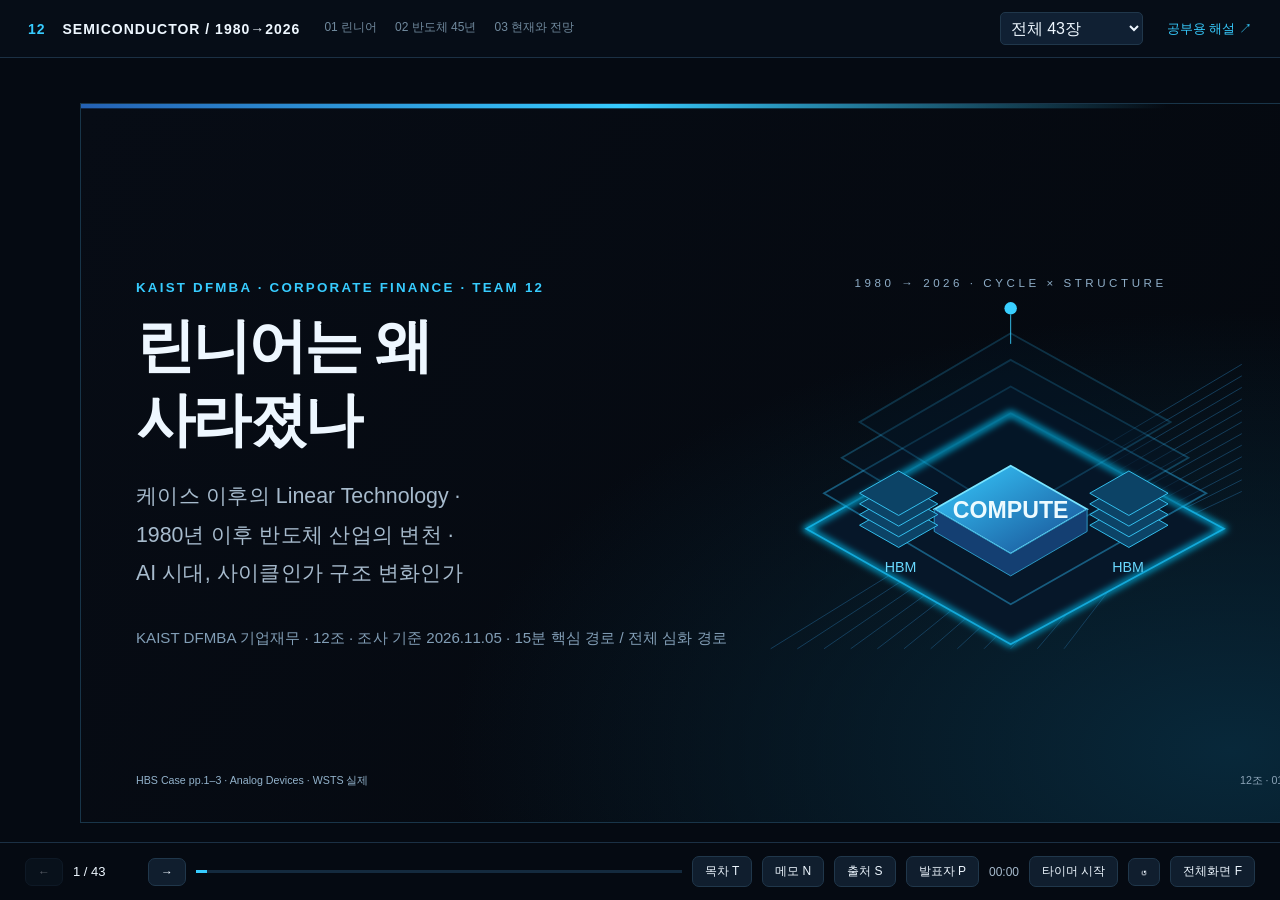
==== commit e455ea24: "Rebuild deck as v2: why Linear vanished, 45 years of semiconductors, the 2026 AI test - Split conten" ====
--- a/index.html
+++ b/index.html
@@ -1,54 +1,123 @@
-<!DOCTYPE html><html lang="ko"><head><meta charset="utf-8"><meta name="viewport" content="width=device-width,initial-scale=1"><meta name="color-scheme" content="dark light"><meta name="description" content="KAIST DFMBA 12조 · 반도체 산업의 역사, 기업 재편과 자본배분, AI·HBM의 재무 이슈"><title>반도체, 성장의 역사와 자본의 선택 | 발표</title><style>:root{--bg:#050a12;--panel:#0b1625;--panel2:#0c2033;--line:#20374b;--ink:#eef7ff;--muted:#a7bbcd;--cyan:#37ccff;--blue:#457aff;--green:#39e2b0;--amber:#ffca70;--red:#ff8298;--font:'Malgun Gothic','맑은 고딕','Apple SD Gothic Neo',sans-serif}
-*{box-sizing:border-box}html,body{margin:0;background:var(--bg);color:var(--ink);font-family:var(--font);word-break:keep-all}button,input,select{font:inherit}button,a,input{touch-action:manipulation}button{cursor:pointer}a{color:var(--cyan);text-decoration:none}a:hover{text-decoration:underline}button:focus-visible,a:focus-visible,input:focus-visible,select:focus-visible{outline:3px solid var(--amber);outline-offset:4px}button{color:var(--ink);background:#101e2e;border:1px solid var(--line);padding:9px 15px;border-radius:7px}button:hover{background:#1a344b}button[aria-pressed=true],button.active{border-color:var(--cyan);color:var(--cyan)}button:disabled{opacity:.35;cursor:default}.muted{color:var(--muted)}.cyan{color:var(--cyan)}.green{color:var(--green)}.amber{color:var(--amber)}.small{font-size:18px;line-height:1.6}.eyebrow{font-size:15px;letter-spacing:2.5px;color:var(--cyan);font-weight:700}.topbar{height:58px;display:flex;align-items:center;gap:24px;padding:0 28px;border-bottom:1px solid #1b3044;background:#060d17;position:relative;z-index:10}.brand{font-size:14px;letter-spacing:1px;font-weight:700}.brand b{color:var(--cyan);margin-right:12px}.chapters{display:flex;gap:15px;flex:1}.chapters span{font-size:12px;color:#718a9e}.chapters span.active{color:var(--cyan)}.topbar select{color:var(--ink);background:#102033;border:1px solid var(--line);border-radius:5px;padding:6px}.topbar a{font-size:13px}.deckviewport{height:calc(100dvh - 116px);display:grid;place-items:center;overflow:hidden}.stage{width:1440px;height:810px;transform-origin:center center;position:relative;flex-shrink:0}.slide{position:absolute;inset:0;padding:47px 62px 38px;display:flex;flex-direction:column;background:radial-gradient(ellipse at 90% 90%,#08283a 0%,transparent 48%),linear-gradient(125deg,#070c15,#04080e);overflow:hidden;border:1px solid #1b3b50}.slide:before{content:'';position:absolute;top:0;left:0;width:100%;height:5px;background:linear-gradient(90deg,#2461b3, var(--cyan),transparent 85%)}.slide:after{content:'';position:absolute;right:34px;top:30px;width:35px;height:35px;border-top:1px solid #217591;border-right:1px solid #217591;pointer-events:none}.slidehead{position:relative;z-index:1}.slidehead .eyebrow{display:flex;align-items:center;gap:18px}.optional{font-size:12px;letter-spacing:0;border:1px solid #4a5261;padding:4px 9px;color:var(--muted);border-radius:20px}.slide h1{font-size:46px;line-height:1.32;letter-spacing:-1.7px;margin:20px 0 13px;font-weight:800}.slide .subtitle{font-size:22px;line-height:1.65;color:var(--muted);margin:0;max-width:1200px}.slidebody{flex:1;min-height:0;padding-top:29px;position:relative;z-index:1}.takeaway{margin-top:18px;border-top:1px solid var(--line);padding-top:15px;display:flex;gap:22px;align-items:center;font-size:20px;line-height:1.5}.takeaway:before{content:'→';color:var(--cyan);font-size:26px}.foot{display:flex;align-items:center;justify-content:space-between;margin-top:17px;font-size:12px;color:#8ba3b7}.foot button{border:0;padding:0;background:none;font-size:12px;color:#93b3cc}.controlbar{height:58px;display:flex;align-items:center;gap:10px;padding:0 25px;border-top:1px solid #1b3044;position:relative;z-index:10}.controlbar button{font-size:12px;padding:6px 12px}.controlbar .position{font-size:13px;min-width:65px;font-variant-numeric:tabular-nums}.progress{height:3px;background:#142a3e;flex:1;min-width:50px}.progress i{display:block;height:100%;background:var(--cyan);transition:width .3s}.time{font-size:12px;font-variant-numeric:tabular-nums;color:var(--muted)}.grid{display:grid;gap:22px;height:100%}.grid.two{grid-template-columns:1fr 1fr}.grid.three{grid-template-columns:repeat(3,1fr)}.grid.four{grid-template-columns:repeat(4,1fr)}.panel{background:linear-gradient(145deg,#102338d9,#0a131fcf);border:1px solid #234059;padding:27px 28px;border-radius:12px;position:relative}.panel h3{font-size:25px;margin:0 0 15px;color:var(--cyan);line-height:1.4}.panel p{font-size:22px;line-height:1.7;margin:0;color:#d7e3ed}.panel .label{display:block;font-size:14px;letter-spacing:1px;color:#829eb6;margin-bottom:13px}.panel .stat{font-size:57px;line-height:1.25;font-weight:800;color:var(--ink);font-variant-numeric:tabular-nums;margin:10px 0}.panel .stat small{font-size:22px;color:var(--cyan)}.panel .detail{font-size:17px;color:var(--muted);margin-top:16px;line-height:1.65}.panel.accent{border-color:#2593bc;background:linear-gradient(145deg,#0c3c56,#0a1728)}.pill{font-size:14px;padding:5px 10px;display:inline-block;border-radius:4px;background:#163a50;color:var(--cyan);margin:0 8px 8px 0}.bigstatement{font-size:48px;line-height:1.6;font-weight:800;letter-spacing:-1.4px}.bigstatement em{color:var(--cyan);font-style:normal}.cover{display:grid;grid-template-columns:1.12fr 1fr;align-items:center;height:100%;gap:20px}.cover .title{font-size:69px;line-height:1.28;letter-spacing:-3px;font-weight:800;margin:16px 0 24px}.cover .title span{color:var(--cyan)}.cover .desc{font-size:24px;color:var(--muted);line-height:1.8}.cover .meta{margin-top:45px;color:#829eb6;font-size:17px}.chip-art{width:560px;height:440px}.timeline{display:grid;grid-template-columns:repeat(var(--n,4),1fr);gap:16px;position:relative;padding-top:25px}.timeline:before{content:'';position:absolute;top:67px;left:20px;right:20px;height:2px;background:linear-gradient(90deg,#2e678d,var(--cyan))}.event{position:relative;padding:0 18px}.event .year{font-size:37px;font-weight:800;color:var(--cyan);margin-bottom:30px}.event .year:after{content:'';display:block;width:12px;height:12px;background:var(--cyan);border:5px solid #0b1523;box-sizing:content-box;border-radius:50%;position:absolute;top:33px;left:17px}.event h3{font-size:26px;line-height:1.4;margin:20px 0 16px}.event p{font-size:20px;line-height:1.75;color:var(--muted)}.flow{display:flex;gap:15px;align-items:center;height:100%}.flow .node{flex:1;border:1px solid #285572;border-radius:12px;background:#0d2235;padding:25px 20px;min-height:215px}.flow h3{font-size:24px;color:var(--cyan);margin:0 0 15px}.flow p{font-size:20px;line-height:1.75;margin:0;color:#cfdeea}.arrow{font-size:30px;color:var(--cyan)}.metric-bars{display:flex;gap:27px;height:295px;align-items:flex-end;padding:0 18px;border-bottom:1px solid #426076}.metric-col{flex:1;display:flex;flex-direction:column;align-items:center;justify-content:flex-end;height:100%;gap:10px}.metric-col strong{font-size:29px;font-variant-numeric:tabular-nums}.metric-col .bar{width:82%;background:linear-gradient(180deg,#45ceff,#1c66b0);border-radius:7px 7px 0 0;min-height:1px}.metric-labels{display:flex;gap:27px;padding:15px 18px;font-size:20px;color:var(--muted);text-align:center}.metric-labels span{flex:1}.chart-note{font-size:15px;color:#91aabe;line-height:1.6;margin-top:15px}.split{display:grid;grid-template-columns:1.7fr 1fr;gap:40px;height:100%}.chart-side{border-left:1px solid var(--line);padding-left:32px;display:flex;flex-direction:column;justify-content:center}.chart-side strong{font-size:59px;color:var(--cyan)}.chart-side h3{font-size:25px}.chart-side p{font-size:21px;line-height:1.7;color:var(--muted)}.rows{display:grid;gap:14px}.row{display:grid;grid-template-columns:180px 1fr 1fr;gap:24px;padding:19px 24px;border-bottom:1px solid #254158;align-items:center}.row h3{margin:0;font-size:23px;color:var(--cyan)}.row p{margin:0;font-size:20px;line-height:1.55}.row.header{padding-top:0;color:#8ba5ba;font-size:15px}.stackbar{display:flex;height:71px;border-radius:9px;overflow:hidden;margin:25px 0 15px}.stackbar span{display:flex;align-items:center;justify-content:center;font-size:20px;font-weight:bold}.legend{display:flex;gap:25px;font-size:18px;color:var(--muted);flex-wrap:wrap}.legend i{display:inline-block;width:10px;height:10px;border-radius:3px;margin-right:8px}.rank-layout{display:grid;grid-template-columns:1.7fr 1fr;gap:45px;height:100%}.rank-controls{display:flex;gap:8px;margin-bottom:13px}.rank-controls button{font-size:15px;padding:7px 12px}.rank-chart{height:332px;position:relative}.rank-row{position:absolute;height:29px;left:0;right:0;display:flex;align-items:center;gap:8px;transition:top .65s,opacity .5s}.rank-row .name{width:126px;font-size:17px;flex-shrink:0;color:#d4e5f4}.rank-row .bar{height:25px;border-radius:3px;transition:width .65s;min-width:2px;background:var(--cyan)}.rank-row .value{font-size:16px;color:#c4d8e9;font-variant-numeric:tabular-nums}.rank-year{font-size:90px;line-height:1.2;font-weight:800;color:var(--cyan);margin:0}.rank-info{padding-top:50px}.rank-info h3{font-size:27px;line-height:1.6}.rank-info p{font-size:20px;line-height:1.6;color:var(--muted)}.diagram-label{font-size:20px;fill:#e8f4ff;font-family:var(--font)}.map-grid{display:grid;grid-template-columns:repeat(5,1fr);gap:14px}.map-cell{padding:19px 14px;background:#0b1d2f;border:1px solid #20445d;border-radius:10px;text-align:center;min-height:150px}.map-cell h3{font-size:22px;color:var(--cyan);margin:0 0 16px}.map-cell p{font-size:18px;line-height:1.6;margin:0}.map-label{text-align:center;margin:19px;color:var(--muted);font-size:19px}.factbadge{display:inline-block;color:var(--green);font-size:13px;border:1px solid #2c655c;padding:5px 10px;margin-bottom:14px;border-radius:4px}.factbadge.warn{color:var(--amber);border-color:#7a6038}.formula{padding:25px;background:#0c2234;border:1px solid #305977;font-size:30px;text-align:center;border-radius:12px;line-height:1.65}.formula small{display:block;font-size:17px;color:var(--muted)}.sliders{display:grid;gap:25px;margin-top:25px}.sliders label{display:flex;justify-content:space-between;font-size:22px}.sliders input{width:100%;accent-color:var(--cyan);margin-top:12px}.valuation{font-size:87px;font-weight:bold;color:var(--cyan);font-variant-numeric:tabular-nums}.delta{font-size:28px;color:var(--amber)}.watch{display:grid;grid-template-columns:1fr 1fr;gap:19px}.watch .item{padding:20px 25px;background:#0b1b2b;border-left:3px solid var(--cyan)}.watch h3{font-size:23px;margin:0 0 10px}.watch p{font-size:19px;line-height:1.6;color:var(--muted);margin:0}.overlay{position:fixed;inset:58px 0 58px;background:#03080ef2;z-index:20;overflow:auto;padding:45px max(40px,8vw)}.overlay[hidden]{display:none}.overlay .close{position:fixed;right:35px;top:78px}.overlay h2{font-size:31px}.overlay p,.overlay li{font-size:19px;line-height:1.9;max-width:980px}.overlay .transition{color:var(--cyan);border-left:3px solid var(--cyan);padding:15px 24px}.toc-grid{display:grid;grid-template-columns:repeat(3,1fr);gap:13px}.toc-grid button{text-align:left;line-height:1.6;padding:17px}.toc-grid button span{font-size:12px;color:var(--muted);display:block}.blackout{position:fixed;inset:0;background:#000;z-index:200}.source-item{padding:14px 0;border-bottom:1px solid var(--line);max-width:1000px}.source-item a{font-size:18px;line-height:1.6}.source-item p{font-size:15px;color:var(--muted);margin:8px 0}.study-body{background:#07101b}.studybar{height:66px;border-bottom:1px solid var(--line);position:sticky;top:0;background:#07101bf2;z-index:10;display:flex;align-items:center;gap:25px;padding:0 30px}.studybar h1{font-size:17px;margin:0;flex:1}.studybar input{background:#122438;border:1px solid #2c4a64;color:var(--ink);border-radius:7px;padding:10px;width:240px}.studybar a,.studybar button{font-size:13px}.study-layout{display:grid;grid-template-columns:260px minmax(0,1fr);max-width:1500px;margin:auto}.study-toc{position:sticky;top:66px;height:calc(100vh - 66px);overflow:auto;border-right:1px solid #173047;padding:25px 16px}.study-toc a{display:block;color:#acbfd0;font-size:13px;padding:10px;border-radius:6px;line-height:1.55}.study-toc a:hover,.study-toc a.active{background:#102d44;color:var(--cyan)}.study-main{padding:50px 70px 90px;max-width:1140px}.study-intro{border-bottom:1px solid var(--line);padding-bottom:35px;margin-bottom:45px}.study-intro h1{font-size:47px;line-height:1.4;margin:12px 0 20px;letter-spacing:-2px}.study-intro p{font-size:18px;line-height:1.9;color:#c0d1e0}.study-section{scroll-margin-top:90px;margin:0 0 65px;padding-bottom:40px;border-bottom:1px solid #294358}.study-section h2{font-size:30px;line-height:1.5;margin:12px 0 20px;letter-spacing:-.7px}.study-section h3{font-size:20px;color:var(--cyan);margin-top:28px}.study-section p,.study-section li{font-size:17px;line-height:1.95;color:#d2dfeb}.study-section .key{padding:20px 25px;border-left:3px solid var(--cyan);background:#102235;color:#e5f5ff;font-size:19px;line-height:1.8}.study-section .script{padding:22px 26px;border:1px solid #25445c;border-radius:10px;background:#0a1a2b}.study-section details{background:#0c1c2d;padding:16px 22px;border-radius:8px;margin:15px 0}.study-section summary{color:var(--green);cursor:pointer;line-height:1.7;font-weight:bold}.study-section .source-links{font-size:13px;line-height:1.8;color:#92abc0;margin-top:20px}.study-section .source-links a{margin-right:14px}.study-section .transition{font-size:16px;color:var(--cyan)}.study-section table{border-collapse:collapse;width:100%;font-size:15px}.study-section th,.study-section td{padding:13px;border:1px solid #274459;text-align:left;line-height:1.7}.study-section th{background:#102a40;color:var(--cyan)}.study-section tr:nth-child(even){background:#0a1928}.glossary{display:grid;grid-template-columns:1fr 1fr;gap:12px}.glossary div{padding:18px;background:#0c1c2d;border-radius:6px}.glossary b{color:var(--cyan)}.glossary p{margin:8px 0;font-size:15px}.empty{padding:30px;color:var(--amber)}.study-body.light{--bg:#edf3f8;--ink:#16283a;--muted:#465e71;--cyan:#00658d;background:#f7fafc;color:#142c40}.light .studybar{background:#f7fafcf5}.light .study-toc a{color:#3d586b}.light .study-section p,.light .study-section li{color:#29475b}.light .study-section .key,.light .study-section .script,.light .study-section details,.light .glossary div,.light .study-section th,.light .study-section tr:nth-child(even){background:#e8f1f7;color:#15364d}.light .study-intro p{color:#33546a}.light button{background:#e3eef5;color:#16394c}.light .study-toc a.active,.light .study-toc a:hover{background:#deedf6}.light .studybar input{background:white;color:#16283a}.presenter{padding:35px}.presenter h1{font-size:35px;line-height:1.5}.presenter p{font-size:22px;line-height:1.9}.presenter .next{border-top:1px solid var(--line);margin-top:30px;padding-top:20px;color:var(--cyan)}
+<!DOCTYPE html><html lang="ko"><head><meta charset="utf-8"><meta name="viewport" content="width=device-width,initial-scale=1"><meta name="color-scheme" content="dark light"><meta name="description" content="KAIST DFMBA 12조 · Linear Technology 케이스 이후의 이야기, 1980년 이후 반도체 산업의 변천, AI 시대 반도체 산업의 현재와 전망"><title>린니어는 왜 사라졌나: 반도체 45년과 AI의 시험대 | 발표</title><style>:root{--bg:#050a12;--panel:#0b1625;--panel2:#0c2033;--line:#20374b;--ink:#eef7ff;--muted:#a7bbcd;--cyan:#37ccff;--blue:#457aff;--green:#39e2b0;--amber:#ffb15e;--red:#ff8298;--font:'Malgun Gothic','맑은 고딕','Apple SD Gothic Neo',sans-serif}
+*{box-sizing:border-box}html,body{margin:0;background:var(--bg);color:var(--ink);font-family:var(--font);word-break:keep-all}button,input,select{font:inherit}button,a,input{touch-action:manipulation}button{cursor:pointer}a{color:var(--cyan);text-decoration:none}a:hover{text-decoration:underline}button:focus-visible,a:focus-visible,input:focus-visible,select:focus-visible,[tabindex]:focus-visible{outline:3px solid var(--amber);outline-offset:4px}button{color:var(--ink);background:#101e2e;border:1px solid var(--line);padding:9px 15px;border-radius:7px}button:hover{background:#1a344b}button[aria-pressed=true],button.active{border-color:var(--cyan);color:var(--cyan)}button:disabled{opacity:.35;cursor:default}
+.muted{color:var(--muted)}.cyan{color:var(--cyan)}.green{color:var(--green)}.amber{color:var(--amber)}.red{color:var(--red)}.small{font-size:18px;line-height:1.6}.eyebrow{font-size:15px;letter-spacing:2.5px;color:var(--cyan);font-weight:700}
+/* chrome */
+.topbar{height:58px;display:flex;align-items:center;gap:24px;padding:0 28px;border-bottom:1px solid #1b3044;background:#060d17;position:relative;z-index:10}.brand{font-size:14px;letter-spacing:1px;font-weight:700}.brand b{color:var(--cyan);margin-right:12px}.chapters{display:flex;gap:18px;flex:1}.chapters span{font-size:12px;color:#718a9e;cursor:pointer;padding:4px 0;border-bottom:2px solid transparent}.chapters span.active{color:var(--cyan);border-color:var(--cyan)}.topbar select{color:var(--ink);background:#102033;border:1px solid var(--line);border-radius:5px;padding:6px}.topbar a{font-size:13px}
+.deckviewport{height:calc(100dvh - 116px);display:grid;place-items:center;overflow:hidden}.stage{width:1440px;height:810px;transform-origin:center center;position:relative;flex-shrink:0}
+.slide{position:absolute;inset:0;padding:47px 62px 38px;display:flex;flex-direction:column;background:radial-gradient(ellipse at 90% 90%,#08283a 0%,transparent 48%),linear-gradient(125deg,#070c15,#04080e);overflow:hidden;border:1px solid #1b3b50}.slide:before{content:'';position:absolute;top:0;left:0;width:100%;height:5px;background:linear-gradient(90deg,#2461b3, var(--cyan),transparent 85%)}.slide:after{content:'';position:absolute;right:34px;top:30px;width:35px;height:35px;border-top:1px solid #217591;border-right:1px solid #217591;pointer-events:none}
+.slide[data-part="p1"]:before{background:linear-gradient(90deg,#8a5a1e,var(--amber),transparent 85%)}.slide[data-part="p3"]:before{background:linear-gradient(90deg,#1c6f58,var(--green),transparent 85%)}
+.slidehead{position:relative;z-index:1}.slidehead .eyebrow{display:flex;align-items:center;gap:18px}.optional{font-size:12px;letter-spacing:0;border:1px solid #4a5261;padding:4px 9px;color:var(--muted);border-radius:20px}.slide h1{font-size:44px;line-height:1.32;letter-spacing:-1.6px;margin:18px 0 11px;font-weight:800}.slide .subtitle{font-size:21px;line-height:1.6;color:var(--muted);margin:0;max-width:1240px}.slidebody{flex:1;min-height:0;padding-top:24px;position:relative;z-index:1}
+.takeaway{margin-top:16px;border-top:1px solid var(--line);padding-top:13px;display:flex;gap:22px;align-items:center;font-size:20px;line-height:1.5}.takeaway:before{content:'→';color:var(--cyan);font-size:26px}.foot{display:flex;align-items:center;justify-content:space-between;margin-top:14px;font-size:12px;color:#8ba3b7}.foot button{border:0;padding:0;background:none;font-size:12px;color:#93b3cc;text-align:left;max-width:1100px}
+.controlbar{height:58px;display:flex;align-items:center;gap:10px;padding:0 25px;border-top:1px solid #1b3044;position:relative;z-index:10}.controlbar button{font-size:12px;padding:6px 12px}.controlbar .position{font-size:13px;min-width:65px;font-variant-numeric:tabular-nums}.progress{height:3px;background:#142a3e;flex:1;min-width:50px}.progress i{display:block;height:100%;background:var(--cyan);transition:width .3s}.time{font-size:12px;font-variant-numeric:tabular-nums;color:var(--muted)}
+/* grids and panels */
+.grid{display:grid;gap:20px;height:100%}.grid.two{grid-template-columns:1fr 1fr}.grid.three{grid-template-columns:repeat(3,1fr)}.grid.four{grid-template-columns:repeat(4,1fr)}.grid.rows2{grid-auto-rows:1fr}.grid.rows2 .panel{padding:18px 22px}.grid.rows2 .panel h3{font-size:21px;margin-bottom:9px}.grid.rows2 .panel p{font-size:18px;line-height:1.6}.grid.rows2 .panel .detail{font-size:14px;margin-top:8px}.grid.rows2 .panel .stat{font-size:38px;margin:4px 0}
+.panel{background:linear-gradient(145deg,#102338d9,#0a131fcf);border:1px solid #234059;padding:25px 27px;border-radius:12px;position:relative;min-height:0;overflow:hidden}.panel h3{font-size:24px;margin:0 0 13px;color:var(--cyan);line-height:1.4}.panel p{font-size:21px;line-height:1.65;margin:0;color:#d7e3ed}.panel .label{display:block;font-size:14px;letter-spacing:1px;color:#829eb6;margin-bottom:12px}.panel .stat{font-size:54px;line-height:1.2;font-weight:800;color:var(--ink);font-variant-numeric:tabular-nums;margin:8px 0}.panel .stat small{font-size:22px;color:var(--cyan)}.panel .detail{font-size:16px;color:var(--muted);margin-top:14px;line-height:1.6}.panel.accent{border-color:#2593bc;background:linear-gradient(145deg,#0c3c56,#0a1728)}.panel.tone-warn{border-color:#8a5a1e;background:linear-gradient(145deg,#3a2a12,#0a1728)}.panel.tone-warn h3{color:var(--amber)}.panel.tone-good{border-color:#1c6f58;background:linear-gradient(145deg,#0d3a2f,#0a1728)}.panel.tone-good h3{color:var(--green)}.panel.tone-bad{border-color:#7a2d3f;background:linear-gradient(145deg,#3a1420,#0a1728)}.panel.tone-bad h3{color:var(--red)}
+.pill{font-size:14px;padding:5px 10px;display:inline-block;border-radius:4px;background:#163a50;color:var(--cyan);margin:0 8px 8px 0}.bigstatement{font-size:46px;line-height:1.6;font-weight:800;letter-spacing:-1.4px}.bigstatement em{color:var(--cyan);font-style:normal}
+/* cover, agenda, divider */
+.cover{display:grid;grid-template-columns:1.12fr 1fr;align-items:center;height:100%;gap:20px}.cover .title{font-size:66px;line-height:1.26;letter-spacing:-3px;font-weight:800;margin:16px 0 22px}.cover .title span{color:var(--cyan)}.cover .desc{font-size:24px;color:var(--muted);line-height:1.8}.cover .meta{margin-top:40px;color:#829eb6;font-size:17px}.chip-art{width:560px;height:440px}
+.agenda{display:grid;grid-template-columns:repeat(3,1fr);gap:26px;height:calc(100% - 60px)}.agenda-card{text-align:left;background:linear-gradient(160deg,#0f2437,#08121d);border:1px solid #234059;border-top:4px solid var(--pc);border-radius:14px;padding:30px 30px 26px;display:flex;flex-direction:column;gap:12px;color:var(--ink)}.agenda-card:hover{background:linear-gradient(160deg,#143050,#0a1726)}.agenda-card .num{font-size:52px;font-weight:800;color:var(--pc);line-height:1}.agenda-card h3{font-size:28px;margin:4px 0 0;line-height:1.4}.agenda-card p{font-size:19px;line-height:1.7;color:#cfdce8;margin:0;flex:1}.agenda-card .meta{font-size:14px;color:#8ba3b7;letter-spacing:1px}.agenda-foot{margin:18px 0 0;font-size:17px;color:var(--muted);line-height:1.6}
+.slide.is-divider{padding:60px 80px}.divider{display:grid;grid-template-columns:1.3fr 1fr;height:100%;align-items:center;gap:40px;position:relative}.divider .bignum{position:absolute;left:-10px;top:-40px;font-size:420px;font-weight:800;color:var(--pc);opacity:.07;line-height:1;letter-spacing:-20px;pointer-events:none}.divider-text{position:relative;z-index:1}.divider-text .eyebrow{color:var(--pc)}.divider-text h2{font-size:64px;line-height:1.25;letter-spacing:-2.5px;margin:18px 0 22px}.divider-text p{font-size:23px;line-height:1.8;color:var(--muted);max-width:640px}.divider-list{position:relative;z-index:1;margin:0;padding:0 0 0 22px;display:grid;gap:7px;max-height:620px;overflow:auto}.divider-list li{font-size:16px;color:#8ba3b7}.divider-list button{background:none;border:0;padding:4px 6px;color:#d5e3ef;font-size:17px;text-align:left;line-height:1.4}.divider-list button:hover{color:var(--cyan)}.divider-list small{font-size:11px;color:#6f8aa0;margin-left:8px;border:1px solid #3a4b5c;padding:1px 6px;border-radius:10px}
+/* timeline, flow, rows */
+.timeline{display:grid;grid-template-columns:repeat(var(--n,4),1fr);gap:14px;position:relative;padding-top:25px}.timeline:before{content:'';position:absolute;top:67px;left:20px;right:20px;height:2px;background:linear-gradient(90deg,#2e678d,var(--cyan))}.event{position:relative;padding:0 14px}.event .year{font-size:30px;font-weight:800;color:var(--cyan);margin-bottom:28px;white-space:nowrap}.event .year:after{content:'';display:block;width:12px;height:12px;background:var(--cyan);border:5px solid #0b1523;box-sizing:content-box;border-radius:50%;position:absolute;top:33px;left:13px}.event.accent .year{color:var(--amber)}.event.accent .year:after{background:var(--amber)}.event h3{font-size:23px;line-height:1.4;margin:18px 0 12px}.event p{font-size:18px;line-height:1.7;color:var(--muted)}
+.flow{display:flex;gap:15px;align-items:stretch;height:100%}.flow .node{flex:1;border:1px solid #285572;border-radius:12px;background:#0d2235;padding:22px 20px;min-height:200px}.flow h3{font-size:23px;color:var(--cyan);margin:0 0 13px}.flow p{font-size:19px;line-height:1.7;margin:0;color:#cfdeea}.arrow{font-size:30px;color:var(--cyan);align-self:center}
+.rows{display:grid;gap:10px}.row{display:grid;grid-template-columns:200px 1fr 1fr;gap:22px;padding:16px 22px;border-bottom:1px solid #254158;align-items:center}.rows.cols4 .row{grid-template-columns:190px 1fr 1fr 1fr}.rows.cols5 .row{grid-template-columns:170px 1fr 1fr 1fr 1fr}.row h3{margin:0;font-size:22px;color:var(--cyan)}.row p{margin:0;font-size:19px;line-height:1.55}.row.header{padding-top:0;padding-bottom:8px;color:#8ba5ba;font-size:15px}
+.tablewrap{overflow:hidden}.datatable{border-collapse:collapse;width:100%;font-size:19px}.datatable th{background:#102a40;color:var(--cyan);text-align:left;padding:12px 14px;border:1px solid #274459;font-size:16px;letter-spacing:.3px}.datatable td{padding:12px 14px;border:1px solid #274459;line-height:1.5;color:#dbe7f1;font-variant-numeric:tabular-nums}.datatable td.first{color:var(--ink);font-weight:700}.datatable td.neg{color:var(--red)}.datatable td.pos{color:var(--green)}.datatable tr:nth-child(even) td{background:#0a1928}.datatable.compact{font-size:16px}.datatable.compact td,.datatable.compact th{padding:8px 11px}
+/* charts */
+.metric-bars{display:flex;gap:27px;height:295px;align-items:flex-end;padding:0 18px;border-bottom:1px solid #426076}.metric-col{flex:1;display:flex;flex-direction:column;align-items:center;justify-content:flex-end;height:100%;gap:10px}.metric-col strong{font-size:27px;font-variant-numeric:tabular-nums}.metric-col .bar{width:82%;background:linear-gradient(180deg,#45ceff,#1c66b0);border-radius:7px 7px 0 0;min-height:1px}.metric-labels{display:flex;gap:27px;padding:15px 18px;font-size:19px;color:var(--muted);text-align:center}.metric-labels span{flex:1}.chart-note{font-size:15px;color:#91aabe;line-height:1.6;margin-top:12px}
+.split{display:grid;grid-template-columns:1.7fr 1fr;gap:40px;height:100%}.chart-side{border-left:1px solid var(--line);padding-left:32px;display:flex;flex-direction:column;justify-content:center;min-width:0}.chart-side strong{font-size:56px;color:var(--cyan);line-height:1.1}.chart-side h3{font-size:25px;margin:14px 0}.chart-side p{font-size:20px;line-height:1.7;color:var(--muted);margin:0 0 12px}
+.eramap{height:100%}.eramap svg{max-height:470px}.eraband{cursor:pointer}.eraband:hover rect,.eraband:focus rect{fill:#163a55;stroke:var(--cyan)}
+/* era layout */
+.era-layout{display:grid;grid-template-columns:1fr 360px;gap:26px;height:100%;min-height:0}.quads{display:grid;grid-template-columns:1fr 1fr;grid-template-rows:1fr 1fr;gap:14px;min-height:0}.quad{background:linear-gradient(145deg,#0f2237,#0a131f);border:1px solid #234059;border-radius:12px;padding:16px 20px 12px;min-height:0;overflow:hidden}.quad h3{font-size:16px;letter-spacing:1px;margin:0 0 10px;color:#8fb3cc;text-transform:uppercase}.quad-macro h3{color:#9fb4ff}.quad-tech h3{color:var(--cyan)}.quad-lead h3{color:var(--amber)}.quad-fin h3{color:var(--green)}.quad ul{margin:0;padding-left:18px;display:grid;gap:5px}.quad li{font-size:17.5px;line-height:1.5;color:#dbe7f1}.quad li b{color:var(--ink)}
+.era-side{display:flex;flex-direction:column;gap:12px;border-left:1px solid var(--line);padding-left:22px;min-height:0}.era-period{font-size:40px;font-weight:800;color:var(--cyan);letter-spacing:-1px;line-height:1.1}.era-stat{display:flex;flex-direction:column;gap:2px}.era-stat strong{font-size:34px;color:var(--ink);line-height:1.1}.era-stat span{font-size:14px;color:var(--muted)}
+.rankmini{background:#0b1b2b;border-radius:10px;padding:10px 12px}.rankmini-head{font-size:14px;color:#aac4d8;font-weight:700;margin-bottom:6px;display:flex;justify-content:space-between}.rankmini-head small{color:#6f8aa0;font-weight:400}.rankmini-row{display:grid;grid-template-columns:118px 1fr 44px;align-items:center;gap:8px;font-size:13.5px;margin:4px 0}.rankmini-row i{display:block;height:11px;border-radius:2px}.rankmini-row b{text-align:right;font-variant-numeric:tabular-nums;color:#c4d8e9;font-weight:400}
+.spark{display:block}
+/* analogy, scenarios, watch */
+.analogy{display:grid;grid-template-columns:repeat(3,1fr);grid-auto-rows:1fr;gap:16px;height:100%}.analogy-item{background:linear-gradient(145deg,#102338d9,#0a131fcf);border:1px solid #234059;border-radius:12px;padding:18px 22px;display:flex;flex-direction:column;gap:6px}.analogy-icon{font-size:30px;line-height:1}.analogy-item h3{font-size:22px;margin:4px 0 0;color:var(--cyan)}.analogy-as{font-size:17px;color:var(--amber);margin:0;font-weight:700}.analogy-item p{font-size:17px;line-height:1.6;color:#d7e3ed;margin:0}
+.scenarios{display:grid;grid-template-columns:repeat(3,1fr);gap:18px;height:100%}.scenario{border:1px solid #234059;border-radius:12px;padding:22px 24px;background:linear-gradient(160deg,#0f2437,#08121d);display:flex;flex-direction:column;gap:10px}.scenario.good{border-color:#1c6f58}.scenario.good .eyebrow{color:var(--green)}.scenario.warn{border-color:#8a5a1e}.scenario.warn .eyebrow{color:var(--amber)}.scenario.bad{border-color:#7a2d3f}.scenario.bad .eyebrow{color:var(--red)}.scenario h3{font-size:24px;margin:0 0 6px;line-height:1.4}.scenario p{font-size:17.5px;line-height:1.6;color:#d7e3ed;margin:0}.scenario p b{display:block;font-size:13px;letter-spacing:1px;color:#8ba3b7;margin-bottom:2px}
+.watch{display:grid;grid-template-columns:1fr 1fr;gap:17px}.watch .item{padding:18px 24px;background:#0b1b2b;border-left:3px solid var(--cyan)}.watch h3{font-size:22px;margin:0 0 8px}.watch p{font-size:18px;line-height:1.6;color:var(--muted);margin:0}
+/* ranking race */
+.rank-layout{display:grid;grid-template-columns:1.7fr 1fr;gap:45px;height:100%}.rank-controls{display:flex;gap:7px;margin-bottom:12px;flex-wrap:wrap}.rank-controls button{font-size:14px;padding:6px 10px}.rank-chart{height:310px;position:relative}.rank-row{position:absolute;height:29px;left:0;right:0;display:flex;align-items:center;gap:8px;transition:top .65s,opacity .5s}.rank-row .name{width:126px;font-size:17px;flex-shrink:0;color:#d4e5f4}.rank-row .bar{height:25px;border-radius:3px;transition:width .65s;min-width:2px;background:var(--cyan)}.rank-row .value{font-size:16px;color:#c4d8e9;font-variant-numeric:tabular-nums}.rank-year{font-size:90px;line-height:1.2;font-weight:800;color:var(--cyan);margin:0}.rank-info{padding-top:40px}.rank-info h3{font-size:27px;line-height:1.6}.rank-info p{font-size:20px;line-height:1.6;color:var(--muted)}.rank-layout .chart-note{font-size:14px;margin-top:10px}
+.diagram-label{font-size:20px;fill:#e8f4ff;font-family:var(--font)}
+.formula{padding:25px;background:#0c2234;border:1px solid #305977;font-size:30px;text-align:center;border-radius:12px;line-height:1.65}.formula small{display:block;font-size:17px;color:var(--muted)}.sliders{display:grid;gap:18px;margin-top:20px}.sliders label{display:flex;justify-content:space-between;font-size:22px}.sliders input{width:100%;accent-color:var(--cyan);margin-top:12px}.valuation{font-size:68px;font-weight:bold;color:var(--cyan);font-variant-numeric:tabular-nums;line-height:1.15}.delta{font-size:25px;color:var(--amber)}[data-id="valuation"] .panel{padding:22px 26px}[data-id="valuation"] .formula{font-size:25px;padding:16px}
+/* overlays */
+.overlay{position:fixed;inset:58px 0 58px;background:#03080ef2;z-index:20;overflow:auto;padding:45px max(40px,8vw)}.overlay[hidden]{display:none}.overlay .close{position:fixed;right:35px;top:78px}.overlay h2{font-size:31px}.overlay p,.overlay li{font-size:19px;line-height:1.9;max-width:980px}.overlay .transition{color:var(--cyan);border-left:3px solid var(--cyan);padding:15px 24px}.toc-grid{display:grid;grid-template-columns:repeat(3,1fr);gap:13px}.toc-grid button{text-align:left;line-height:1.6;padding:17px}.toc-grid button span{font-size:12px;color:var(--muted);display:block}.blackout{position:fixed;inset:0;background:#000;z-index:200}.source-item{padding:14px 0;border-bottom:1px solid var(--line);max-width:1000px;overflow-wrap:anywhere}.source-item a{font-size:18px;line-height:1.6}.source-item p{font-size:15px;color:var(--muted);margin:8px 0}
+/* study */
+.study-body{background:#07101b}.studybar{height:66px;border-bottom:1px solid var(--line);position:sticky;top:0;background:#07101bf2;z-index:10;display:flex;align-items:center;gap:25px;padding:0 30px}.studybar h1{font-size:17px;margin:0;flex:1}.studybar input{background:#122438;border:1px solid #2c4a64;color:var(--ink);border-radius:7px;padding:10px;width:240px}.studybar a,.studybar button{font-size:13px}.study-layout{display:grid;grid-template-columns:270px minmax(0,1fr);max-width:1520px;margin:auto}.study-toc{position:sticky;top:66px;height:calc(100vh - 66px);overflow:auto;border-right:1px solid #173047;padding:25px 16px}.study-toc a{display:block;color:#acbfd0;font-size:13px;padding:9px 10px;border-radius:6px;line-height:1.5}.study-toc a:hover,.study-toc a.active{background:#102d44;color:var(--cyan)}.study-toc .toc-part{margin:18px 10px 6px;font-size:12px;letter-spacing:2px;color:#6f8aa0;font-weight:700}.study-main{padding:50px 70px 90px;max-width:1160px;min-width:0}.study-intro{border-bottom:1px solid var(--line);padding-bottom:35px;margin-bottom:45px}.study-intro h1{font-size:46px;line-height:1.4;margin:12px 0 20px;letter-spacing:-2px}.study-intro p{font-size:18px;line-height:1.9;color:#c0d1e0}
+.study-part{margin:70px 0 40px;padding:34px 36px;border:1px solid #234059;border-left:5px solid var(--cyan);border-radius:12px;background:linear-gradient(145deg,#0f2237,#0a131f)}.study-part h2{font-size:34px;margin:8px 0 14px;letter-spacing:-1px}.study-part p{font-size:18px;line-height:1.9;color:#cbd9e6}.study-part[data-part="p1"]{border-left-color:var(--amber)}.study-part[data-part="p3"]{border-left-color:var(--green)}
+.study-section{scroll-margin-top:90px;margin:0 0 65px;padding-bottom:40px;border-bottom:1px solid #294358}.study-section h2{font-size:30px;line-height:1.5;margin:12px 0 20px;letter-spacing:-.7px}.study-section h3{font-size:20px;color:var(--cyan);margin-top:28px}.study-section h4{font-size:17px;color:#aac4d8;margin:22px 0 8px}.study-section p,.study-section li{font-size:17px;line-height:1.95;color:#d2dfeb}.study-section .key{padding:20px 25px;border-left:3px solid var(--cyan);background:#102235;color:#e5f5ff;font-size:19px;line-height:1.8}.study-section .script{padding:22px 26px;border:1px solid #25445c;border-radius:10px;background:#0a1a2b}.study-section details{background:#0c1c2d;padding:16px 22px;border-radius:8px;margin:15px 0}.study-section summary{color:var(--green);cursor:pointer;line-height:1.7;font-weight:bold}.study-section .source-links{font-size:13px;line-height:1.8;color:#92abc0;margin-top:20px}.study-section .source-links a{margin-right:14px}.study-section .transition{font-size:16px;color:var(--cyan)}.study-section table{border-collapse:collapse;width:100%;font-size:15px;max-width:100%}.study-section th,.study-section td{padding:12px;border:1px solid #274459;text-align:left;line-height:1.65;overflow-wrap:anywhere}.study-section th{background:#102a40;color:var(--cyan)}.study-section tr:nth-child(even){background:#0a1928}.study-section .table-note{font-size:14px;color:#92abc0;margin:8px 0 18px}.study-section .slide-preview{margin:18px 0;padding:16px 20px;border:1px dashed #2a4a66;border-radius:10px;font-size:14px;color:#9fb6c9;line-height:1.7}.study-section .slide-preview b{color:var(--cyan)}
+.study-era-map svg{max-height:420px}.study-linear-chart{margin:16px 0}.study-section .quad-list{display:grid;grid-template-columns:1fr 1fr;gap:12px;margin:14px 0}.study-section .quad-list div{background:#0c1c2d;padding:14px 18px;border-radius:8px}.study-section .quad-list h4{margin:0 0 8px}.study-section .quad-list ul{margin:0;padding-left:18px}.study-section .quad-list li{font-size:15.5px;line-height:1.7}
+.glossary{display:grid;grid-template-columns:1fr 1fr;gap:12px}.glossary div{padding:18px;background:#0c1c2d;border-radius:6px}.glossary b{color:var(--cyan)}.glossary p{margin:8px 0;font-size:15px}.empty{padding:30px;color:var(--amber)}
+.study-body.light{--bg:#edf3f8;--ink:#16283a;--muted:#465e71;--cyan:#00658d;--green:#0f7a5f;--amber:#9a5b00;background:#f7fafc;color:#142c40}.light .studybar{background:#f7fafcf5}.light .study-toc a{color:#3d586b}.light .study-section p,.light .study-section li{color:#29475b}.light .study-section .key,.light .study-section .script,.light .study-section details,.light .glossary div,.light .study-section th,.light .study-section tr:nth-child(even),.light .study-section .quad-list div{background:#e8f1f7;color:#15364d}.light .study-intro p,.light .study-part p{color:#33546a}.light .study-part{background:#eef4f8}.light button{background:#e3eef5;color:#16394c}.light .study-toc a.active,.light .study-toc a:hover{background:#deedf6}.light .studybar input{background:white;color:#16283a}.light .source-item p{color:#456478}.light .study-section .slide-preview{color:#3d586b}
+.presenter{padding:35px}.presenter h1{font-size:35px;line-height:1.5}.presenter p{font-size:22px;line-height:1.9}.presenter .next{border-top:1px solid var(--line);margin-top:30px;padding-top:20px;color:var(--cyan)}
 @media(prefers-reduced-motion:reduce){*{transition:none!important;animation:none!important}}
-[data-id="market"] .metric-bars{height:250px}[data-id="market"] .metric-col .bar{max-height:210px}[data-id="market"] .metric-col strong{font-size:25px}[data-id="market"] .chart-side strong{font-size:49px}[data-id="market"] .chart-side p{font-size:19px}[data-id="market"] .chart-side h3{margin:12px 0}[data-id="market"] .chart-note{margin-top:10px}
-.rank-chart{height:310px}.rank-controls{gap:7px}.rank-controls button{padding:6px 10px}.rank-layout .chart-note{font-size:14px;margin-top:10px}.source-item{overflow-wrap:anywhere}.study-main{min-width:0}.study-section table{max-width:100%}.study-section td{overflow-wrap:anywhere}[data-id="consolidation"] .row{padding:14px 24px}[data-id="valuation"] .panel{padding:22px 26px}[data-id="valuation"] .panel h3{font-size:24px;margin-bottom:12px}[data-id="valuation"] .formula{font-size:25px;padding:16px}[data-id="valuation"] .sliders{gap:18px;margin-top:20px}[data-id="valuation"] .valuation{font-size:68px;line-height:1.15}[data-id="valuation"] .delta{font-size:25px}[data-id="valuation"] .panel .label{margin-bottom:7px}[data-id="valuation"] .panel .detail{font-size:14px;margin-top:12px;line-height:1.5}.market-controls{display:flex;gap:8px;margin-bottom:12px}.market-controls button{font-size:14px;padding:6px 11px}.sector-row{display:flex;align-items:center;gap:16px;height:44px;font-size:15px}.sector-row>b{min-width:65px}.sector-stack{display:flex;flex:1;height:31px}.sector-stack span{display:flex;justify-content:center;align-items:center;color:#fff;font-size:13px}.sector-stack span:first-child{color:#052334;font-weight:bold}.study-mini{margin:20px 0 28px;padding:20px;background:#0e2335;border-radius:9px}.study-mini>div{display:flex;gap:12px;align-items:center;margin:10px 0;font-size:14px}.study-mini label{width:60px;color:var(--muted)}.study-mini i{height:19px;background:linear-gradient(90deg,#1680b4,#37ccff);display:block;border-radius:3px}.study-mini b{color:var(--ink);font-variant-numeric:tabular-nums}.light .study-mini{background:#e3eff6}.light .source-item p{color:#456478}
-@media(max-width:850px){.studybar{height:91px;flex-wrap:wrap;align-content:center;gap:6px 10px}.studybar h1{flex-basis:100%;font-size:13px;height:19px}.studybar input{flex:1;min-width:80px;width:auto;padding:8px}.studybar button{padding:8px 12px}.studybar a{font-size:12px}.study-section{scroll-margin-top:111px}.study-main{width:100%;overflow:hidden}.study-section table{white-space:normal}.study-section .source-item{word-break:break-word}}
-@media(max-width:850px){.topbar{padding:0 12px;gap:10px}.brand{font-size:12px}.chapters{display:none}.topbar select{font-size:12px;max-width:140px}.topbar a{margin-left:auto;font-size:11px}.controlbar{padding:0 10px;gap:6px}.controlbar button{padding:7px;font-size:11px}.hide-small{display:none}.toc-grid{grid-template-columns:1fr 1fr}.study-layout{display:block}.study-toc{display:none}.study-main{padding:30px 22px}.studybar{padding:0 15px;gap:10px}.studybar h1{font-size:13px}.studybar input{width:140px}.study-intro h1{font-size:34px}.study-section h2{font-size:26px}.study-section table{display:block;overflow:auto}.glossary{grid-template-columns:1fr}.overlay{padding:25px}.overlay p,.overlay li{font-size:16px}}
-@media print{body{background:white!important;color:#111!important}.topbar,.controlbar,.studybar,.study-toc,.overlay,.source-links button{display:none!important}.deckviewport{height:auto;display:block;overflow:visible}.stage{width:auto;height:auto;transform:none!important}.slide{position:relative;min-height:195mm;width:100%;height:auto;break-after:page;page-break-after:always;background:white;color:#111;padding:12mm}.slidebody{min-height:110mm}.slide h1{font-size:28px}.slide p,.panel p,.row p{font-size:16px!important;color:#24384b!important}.panel,.flow .node,.map-cell,.watch .item{background:#eff5f9;color:#111}.slide .subtitle{font-size:18px;color:#333}.slide .stat,.metric-col strong,.slide .bigstatement{color:#173d57}.takeaway{font-size:16px}.slide .foot{color:#444}.study-layout{display:block}.study-main{max-width:none;padding:0}.study-section{break-inside:auto}.study-section p,.study-section li{color:#111}.study-section .key,.study-section .script,.study-section details{background:#f1f5f7;color:#111}.study-intro p{color:#222}.study-section summary{color:#0c5244}.study-section h2,.study-intro h1{color:#111}.study-section h3{color:#075a78}.study-section{scroll-margin-top:0}a{color:#075a78}.eyebrow{color:#075a78}@page{size:A4 landscape;margin:10mm}}
-</style></head><body class=""><header class="topbar"><div class="brand"><b>12</b> SEMICONDUCTOR / CAPITAL</div><nav class="chapters" aria-label="발표 흐름"><span data-chapter="01">시장</span><span data-chapter="02">기초</span><span data-chapter="03">기업 재편</span><span data-chapter="04">재무</span><span data-chapter="05">AI</span><span data-chapter="06">결론</span></nav><label class="sr-only" for="route" style="position:absolute;left:-9999px">발표 경로</label><select id="route"><option value="all">전체 32장</option><option value="core">20분 핵심 22장</option></select><a href="study.html" target="_blank">공부용 해설 ↗</a></header><main class="deckviewport"><div class="stage" id="stage"></div></main><footer class="controlbar"><button id="prev" aria-label="이전 장표">←</button><span class="position" id="position"></span><button id="next" aria-label="다음 장표">→</button><div class="progress" aria-hidden="true"><i id="progress"></i></div><button id="toc" title="T">목차 T</button><button id="notes" title="N">메모 N</button><button id="sources" title="S">출처 S</button><button id="presenter" class="hide-small" title="P">발표자 P</button><span class="time hide-small" id="clock">00:00</span><button id="timer" class="hide-small">타이머 시작</button><button id="resettime" class="hide-small" aria-label="타이머 초기화">↺</button><button id="full" title="F">전체화면 F</button></footer><aside class="overlay" id="overlay" hidden role="dialog" aria-modal="true" aria-label="발표 보조 패널"></aside><script>const CONTENT={"title": "반도체, 성장의 역사와 자본의 선택", "slides": [{"id": "intro", "title": "반도체, 성장의 역사와 자본의 선택", "subtitle": "", "chapter": "01 · 시장의 위상", "type": "cover", "core": true, "takeaway": "", "sources": ["CASE", "WSTS"], "study": {"id": "intro", "title": "발표의 질문: 기술이 바뀔 때 돈은 어디로 이동하는가", "paragraphs": ["이번 발표의 목적은 반도체를 구성하는 모든 공정과 제품을 암기시키는 것이 아니라, 기술과 시장의 변화가 기업의 이익과 자본배분을 어떻게 바꾸었는지를 설명하는 데 있다. 다른 조가 Linear Technology의 배당정책 질문에 답한다면, 우리 조는 그 회사가 속한 산업을 시간과 공간으로 넓혀 본다. 이를 위해 ‘무엇을 만드는가’, ‘어디에서 경쟁우위가 생기는가’, ‘그 경쟁우위를 유지하는 데 얼마의 돈이 필요한가’라는 세 질문을 반복한다. 이 세 질문은 아날로그 기업부터 AI 가속기와 HBM 기업까지 공통으로 적용된다.", "주식시장에서 IT와 반도체의 존재감이 커졌다는 사실로 시작하자는 구상은 좋은 출발점이다. 전문지식이 없어도 시장의 중심이 이동했다는 그림은 이해할 수 있기 때문이다. 다만 세계 산업별 시가총액을 백 년 가까이 연결하면 국가별 시장 개방, 비상장기업, 지수 편입, 산업분류 변경 때문에 비교가 흐려진다. 따라서 미국 대형주의 장기 업종비중을 먼저 보여주고, 현재 글로벌 지수의 IT 비중으로 범위를 보완한다. 이때 주식시장의 비중을 GDP나 실제 산업 매출의 비중으로 설명하지 않는 것이 중요하다.", "이후에는 반도체의 기본 역할을 짧게 설명하고, 설계·제조·장비·소재·패키징으로 나뉜 가치사슬을 연결한다. 그다음 일본 메모리 기업, 미국 CPU 기업, 한국 메모리 기업, 대만 파운드리, 팹리스와 AI의 부상을 따라간다. 기업 순위가 바뀌는 모습은 기술의 승패만 보여주는 것이 아니다. 설비투자 규모, 경기하강기에 버틸 재무구조, 연구개발의 지속성, 인수합병과 사업철수도 순위를 바꾼다. 중요한 사건마다 이 재무적 원인을 함께 묶어야 기업재무 수업에 맞는 발표가 된다.", "후반부에서는 사업모델별 재무제표를 비교한 뒤 HBM과 AI 투자 확대를 현재의 사례로 다룬다. 수요가 강하다는 사실과 현재 주가가 합리적인지는 별도의 질문이다. 매출이 늘어도 증설·재고·고객지원에 필요한 현금이 더 빨리 증가할 수 있고, 장기 기대이익이 커도 할인율이 올라 가치가 줄 수 있다. 결론은 특정 기업의 주가 방향을 예언하는 대신 어떤 관측값을 추적하면 산업의 수익성과 투자 지속성을 판단할 수 있는지를 제시한다. 기술의 역사에서 출발해 자본배분의 원리로 돌아오는 구조다."], "question": "반도체 역사를 설명하는 발표가 왜 기업재무 수업에 적합한가?", "answer": "같은 산업 안에서도 연구개발, 공장, 운전자본, 인수합병에 필요한 자본과 위험이 다르기 때문이다. 기술 변화가 현금흐름과 자본비용을 바꾸고, 자본배분이 다음 기술 경쟁에서 버틸 능력을 결정한다.", "script": "우리 조는 배당정책의 정답을 반복하기보다, 그 회사가 속한 산업이 어떻게 바뀌었는지를 보겠습니다. 핵심은 칩의 기술만이 아닙니다. 누가 투자를 감당했고, 누가 현금을 벌었으며, 다음 변화에 어떤 자본배분이 필요했는지를 함께 보겠습니다.", "transition": "먼저 주식시장에서 IT의 무게가 언제부터 커졌는지 보겠습니다.", "sources": ["https://www.spglobal.com/spdji/en/documents/education/talking-points-an-overview-of-sp-500-sector-indices-and-25-years-of-gics.pdf", "https://www.wsts.org/67/Historical-Billings-Report"], "sourceIds": []}, "coreTransition": "먼저 주식시장에서 IT의 무게가 언제부터 커졌는지 보겠습니다."}, {"id": "market", "title": "IT는 언제 주식시장의 중심이 되었나", "subtitle": "미국 대형주 시장에서 IT의 존재감은 크게 확대됐다", "chapter": "01 · 시장의 위상", "type": "market", "core": true, "takeaway": "시장가치의 확대를 이해하려면, 산업이 현금을 만드는 구조를 봐야 한다", "sources": ["MKT_HIST", "SPY", "ACWI", "GICS"], "study": {"id": "market", "title": "시장비중 읽기: 미국의 역사와 글로벌의 현재를 구분하기", "paragraphs": ["장기 오프닝 차트는 미국 대형주 S&P 500에서 IT 섹터가 차지한 비중을 보여준다. Bespoke의 연말 집계에서 IT는 1990년 6.30%, 1999년 29.18%, 2010년 18.65%, 2020년 27.61%였다. 2026년 9월 말에는 S&P 500을 추종하는 SPY의 IT 보유비중이 39.71%다. 최신 값은 ETF를 통한 대용치이고, 과거 값은 지수 가중치이며, 2026년 값은 연말 수치가 아니다. 이 차트는 꾸준한 직선 상승보다 닷컴기의 급등과 하락, 이후 재확대를 보여주는 용도로 읽어야 한다.", "다른 산업을 함께 보면 주도권이 고정되지 않았다는 점이 분명해진다. 1990년 말에는 필수소비재 13.96%, 산업재 13.60%, 에너지 13.38%가 각각 IT보다 컸다. 2006년 말에는 금융의 비중이 22.27%로 IT의 15.14%를 앞섰다. 이런 변화는 주식가격뿐 아니라 기업의 성장과 쇠퇴, 상장·편입·퇴출, 산업분류 변화가 함께 만든 결과다. 어느 시점의 높은 비중만으로 해당 산업이 버블이라고 판정할 수는 없다. 실제 이익과 성장 기대, 금리와 위험의 가격을 별도로 검토해야 한다.", "S&P 500은 미국 대형주의 지수이므로 세계 전체의 산업 지도로 부르면 안 된다. 글로벌 교차확인에는 선진국과 신흥국의 대형·중형주를 담는 MSCI ACWI를 사용한다. 2026년 9월 말 ACWI의 IT 비중은 33.21%였고 미국 비중은 64.21%였다. NVIDIA, TSMC, Broadcom, Micron 네 종목의 비중을 더하면 9.70%지만 이는 반도체 전체의 비중이 아니다. 또한 해당 기업의 주식가치를 측정하므로 Broadcom의 소프트웨어 사업처럼 반도체 이외 사업이 만드는 가치도 포함된다.", "분류체계의 변화는 중요한 해석 조건이다. GICS는 1999년에 만들어졌고 과거 자료에는 소급분류가 쓰인다. 2016년에는 부동산이 금융에서 분리됐고, 2018년에는 Alphabet과 Facebook 등 일부 IT 기업이 커뮤니케이션서비스로 이동했다. 2023년에는 Visa와 Mastercard 등 결제기업이 IT에서 금융으로 옮겨갔다. 따라서 분류가 달라진 시점의 비중 하락을 그대로 경쟁력 하락으로 설명할 수 없다. 발표에서는 ‘당시 분류 기준, 분류개편 포함’이라는 짧은 주석을 제시하고, 질문을 받으면 이 사례로 설명하면 된다."], "question": "IT 비중이 40%라는 것은 경제활동의 40%가 IT라는 뜻인가?", "answer": "아니다. 미국 대형 상장주식의 가치에서 IT에 분류된 기업들이 차지하는 비중이다. GDP, 고용, 매출, 글로벌 시가총액과 분모가 다르며, 시장이 미래이익을 평가한 결과도 반영한다.", "script": "1990년 IT는 미국 대형주 시장의 6%대였습니다. 닷컴기를 거쳐 현재는 약40%입니다. 다만 이것은 미국 주식시장의 지도입니다. 세계 대형·중형주 지수에서도 IT는 약33%로 크지만, 두 지수의 숫자를 같은 범위라고 읽지는 않겠습니다.", "transition": "IT 안에서는 어떤 업종의 비중이 커졌을까요?", "sources": ["https://media.bespokepremium.com/uploads/2023/07/070323-Sector-Weights-5037189urijef.pdf", "https://www.ssga.com/library-content/products/factsheets/etfs/us/factsheet-us-en-spy.pdf", "https://www.msci.com/documents/10199/255599/msci-acwi.pdf", "https://www.spglobal.com/spdji/en/documents/education/talking-points-an-overview-of-sp-500-sector-indices-and-25-years-of-gics.pdf"], "sourceIds": ["GICS2023"]}, "coreTransition": "주식시장의 기대와 실제 산업 매출은 다릅니다. 이제 성장과 불황의 사이클을 보겠습니다."}, {"id": "itmix", "title": "IT 안에서도 반도체의 무게가 커졌다", "subtitle": "미국 대형 IT ETF인 XLK의 업종 구성 변화", "chapter": "01 · 시장의 위상", "type": "mix", "core": false, "takeaway": "AI는 기술기업 전체를 가로지르는 수요 테마다", "sources": ["XLK20", "XLK26", "GICS"], "study": {"id": "itmix", "title": "IT의 내부 변화: 소프트웨어와 하드웨어를 떠받치는 반도체", "paragraphs": ["미국 IT주 ETF인 XLK의 구성은 IT 내부의 무게중심 변화를 이해하는 사례가 된다. 2020년 9월 말 투자명세에서 반도체와 반도체 장비의 비중은 18.0%였지만, 2026년 9월 말 공식 팩트시트에서는 45.95%다. 같은 두 시점에 소프트웨어는 32.7%에서23.81%, 하드웨어·스토리지는24.6%에서19.35%로 바뀌었다. 이 수치는 ETF가 담은 주식가치의 구성이다. 반도체가 IT 매출의46%를 생산한다거나, 세계 모든 반도체 기업의 시총을 측정했다는 뜻은 아니다.", "여기에는 비교상의 조건이 있다. XLK는 개별 대형 종목의 비중에 제한을 두는 지수를 추종하므로 순수한 시가총액비중과 차이가 생길 수 있다. 또한 2023년 결제기업 등이 IT에서 빠져나가 IT서비스의 분모가 크게 달라졌다. 2020년 IT서비스19.9%와2026년2.31%를 비교해서 서비스산업이 거의 사라졌다고 해석하면 틀린다. 같은 이유로 반도체 비중 증가분 전체를 AI가 만든 주가상승 효과라고 계산할 수 없다. 분류변경과 지수규칙을 포함한 투자 포트폴리오의 변화라는 것이 정확한 표현이다.", "일상에서 말하는 빅테크와 주가지수의 IT 섹터는 다르다. Microsoft와 Apple, NVIDIA는 IT에 속하지만, Alphabet과 Meta는 커뮤니케이션서비스, Amazon은 경기소비재에 속한다. 이 분류는 기업의 주된 사업을 기준으로 하기 때문에 클라우드나 AI 사업 하나만으로 정해지지 않는다. AI 투자에 참여하는 기업들을 비교할 때는 업종 이름보다 누가 최종고객으로부터 돈을 받고, 누가 데이터센터를 소유하고, 누가 칩을 설계하고 제조하는지를 나누는 것이 유용하다. 같은 AI 관련주라도 현금흐름의 발생 위치가 다르다.", "반도체는 계산, 저장, 연결, 감지, 전력변환을 실제 물리세계에서 수행하는 부품이다. 소프트웨어가 명령을 내리더라도 그 명령을 실행하고 데이터를 옮기려면 하드웨어가 필요하다. 다만 모든 반도체가 가장 미세한 공정이나 가장 높은 대역폭을 필요로 하지는 않는다. 아날로그와 전력반도체는 정확도·신뢰성·수명 등이 중요하고, 메모리는 용량·속도·원가가, AI 가속기는 연산과 데이터이동 효율이 중요하다. 이러한 기능의 차이가 제품수명, 고객관계, 설비투자 부담을 바꾼다는 점이 다음 가치사슬 설명의 출발점이다."], "question": "XLK 반도체 비중이18%에서46%로 늘었다면 반도체 산업 매출도 같은 비율로 늘었나?", "answer": "아니다. ETF 비중은 주가와 편입·분류·가중치규칙의 영향을 받는 자산가치 비율이다. 산업매출 성장률은 별도의 WSTS 판매자료로 계산해야 한다.", "script": "IT 안에서도 구성은 크게 달라졌습니다. 미국 IT주 ETF를 보면 반도체와 장비의 비중이2020년18%에서 현재 약46%로 커졌습니다. 이제 소프트웨어의 성장 기대를 이해하려면 그 아래에서 연산과 메모리를 공급하는 산업까지 볼 필요가 있습니다.", "transition": "시장의 기대와 별개로 실제 반도체 산업의 매출은 어떻게 성장하고 흔들렸을까요?", "sources": ["https://www.sec.gov/Archives/edgar/data/1064641/000119312520311479/d13580dncsr.htm", "https://www.ssga.com/library-content/products/factsheets/etfs/us/factsheet-us-en-xlk.pdf", "https://lipperalpha.refinitiv.com/2023/03/2023-gics-classification-change/", "https://www.semiconductors.org/semiconductors-101/what-are-semiconductors/"], "sourceIds": ["GICS2023"]}, "coreTransition": "시장의 기대와 별개로 실제 반도체 산업의 매출은 어떻게 성장하고 흔들렸을까요?"}, {"id": "cycle", "title": "장기 성장산업에도 깊은 불황은 온다", "subtitle": "매출이 커지는 산업과 매년 이익이 늘어나는 기업은 서로 다른 이야기다", "chapter": "01 · 시장의 위상", "type": "cycle", "core": true, "takeaway": "성장률만 보면 증설의 위험을 놓친다. 반도체는 기술과 사이클을 함께 봐야 한다", "sources": ["WSTS"], "study": {"id": "cycle", "title": "장기성장과 경기순환은 함께 존재한다", "paragraphs": ["WSTS의 최신 공개 과거자료를 같은 기준으로 읽으면 세계 반도체 매출은2000년204.4십억달러에서2025년795.6십억달러로3.89배 커졌다. 두 시점 사이의 연평균성장률은5.59%이고,2020~2025년만 보면12.56%다. 장기적으로 전자기기에 들어가는 칩의 수와 기능이 늘고 새로운 수요처가 생겼다는 흐름을 보여준다. 다만 금액으로 측정한 매출이므로 판매량뿐 아니라 가격과 제품구성의 변화도 포함한다. 특히 고부가 제품의 비중이 커지거나 메모리 가격이 급등하면 수량보다 매출이 더 빠르게 증가할 수 있다.", "성장하는 산업에서도 연간매출은 크게 감소했다.2001년 매출은전년대비32.01% 줄었고,2023년에도8.22% 감소했다. 공장은 건설과 장비반입, 공정안정화까지 시간이 걸리기 때문에 수요가 강할 때 결정한 생산능력이 경기가 식은 뒤에 가동될 수 있다. 반대로 주문이 갑자기 늘 때는 단기간에 공급을 충분히 늘리기 어렵다. 이는 일반적인 산업 메커니즘이며, 모든 하락을 공급과잉 하나로 설명해서는 안 된다. 각 시기의 최종수요, 재고, 가격, 제품전환, 거시환경을 함께 확인해야 한다.", "기업재무 관점에서 경기순환은 이익보다 현금에 먼저 나타나기도 한다. 고객이 주문을 늦추면 재고가 쌓이고 매출채권 회수가 지연될 수 있다. 공장을 이미 지었다면 감가상각과 유지비는 계속 발생하고, 저조한 가동률은 고정비 부담을 키운다. 다음 세대를 위한 연구개발을 중단하면 경기회복 시 경쟁력을 잃을 수 있어 비용을 마음대로 줄이기도 어렵다. 그래서 매출성장률만 보지 않고 재고일수, 영업현금흐름, 설비투자, 순차입금, 고객의 투자여력을 함께 본다. 동일한 산업의 기업이라도 버틸 수 있는 기간은 다르다.", "수정치와 전망을 구분하는 습관도 필요하다.2025년 최초 SIA 보도는791.7십억달러였으나 최신 WSTS 자료는795.6십억달러다.2024년 역시630.5십억달러로 수정됐고, 이를 기준으로2025년 성장률은26.18%다.2026년6월 WSTS는2026년1.511조달러,2027년1.914조달러를 전망했지만 이는 확정실적이 아니다.2026년1~8월 누적실적은 연간실적과 기간이 다르다. 자료에서는 실제와 전망을 별도로 표기하고 발표일을 적어, 전망의 변화 자체도 산업의 불확실성을 보여주는 정보로 읽는다."], "question": "장기수요가 확실히 커지는데도 반도체 기업은 왜 큰 손실을 낼 수 있나?", "answer": "수요와 공급능력이 같은 속도로 조정되지 않으며, 고정비와 연구개발·설비투자는 매출 감소 시에도 남기 때문이다. 제품별 가격과 재고, 증설시점이 현금흐름을 좌우하므로 장기산업성장과 개별기업의 투자성과는 구분해야 한다.", "script": "산업의 장기 방향은 성장입니다. 하지만 그 사이에는2001년처럼 매출이3분의1 가까이 줄어든 해도 있습니다. 이 산업에서 중요한 것은 성장할 때 얼마나 버는지와 함께, 다음 하락 때 필요한 투자를 계속할 수 있는지입니다.", "transition": "이 성장과 변동을 이해하기 위해 반도체가 하는 일부터 나눠보겠습니다.", "sources": ["https://www.wsts.org/67/Historical-Billings-Report", "https://www.wsts.org/esraCMS/extension/media/f/WST/7803/WSTS-Historical-Billings-Report-Aug_2026.xlsx", "https://www.wsts.org/esraCMS/extension/media/f/WST/7618/WSTS_FC-Release-2026-May.pdf", "https://www.semiconductors.org/2026-state-of-the-industry-report-historic-growth-amid-intensifying-global-competition/"], "sourceIds": ["SIA_INITIAL25", "WSTS_FORECAST"]}, "coreTransition": "이 성장과 변동을 이해하기 위해 반도체가 하는 일부터 나눠보겠습니다."}, {"id": "basics", "title": "반도체를 이해하는 네 가지 기능", "subtitle": "무엇을 하는 칩인지와, 누가 어떻게 만드는지를 따로 구분한다", "chapter": "02 · 반도체의 기초", "type": "cards", "core": true, "takeaway": "아날로그·메모리·연산은 서로를 대체하는 단계가 아니라 함께 작동하는 기능이다", "sources": ["ANALOG", "MIXED", "CHM"], "cards": [{"title": "느끼고 바꾸기", "text": "빛·소리·온도 같은<br>현실의 신호를 처리", "detail": "아날로그 · 센서 · 데이터 변환", "stat": "", "label": "SENSE", "accent": true}, {"title": "계산하고 제어하기", "text": "CPU · GPU · MCU<br>명령에 따라 연산", "detail": "로직 · 프로세서 · ASIC", "stat": "", "label": "COMPUTE", "accent": false}, {"title": "기억하기", "text": "작업 데이터와<br>저장 데이터를 보관", "detail": "DRAM · NAND · HBM", "stat": "", "label": "MEMORY", "accent": false}, {"title": "전력을 다루기", "text": "전압을 조정하고<br>전기를 효율적으로 전달", "detail": "전력관리 IC · 전력소자", "stat": "", "label": "POWER", "accent": false}], "study": {"paragraphs": ["반도체는 전류의 흐름을 조절하는 물질과 소자를 이용해 정보를 처리하거나 전력을 제어하는 기술이다. 핵심 부품인 트랜지스터는 스위치처럼 켜고 끌 수도 있고 작은 신호를 증폭할 수도 있다. 이 소자를 회로로 연결해 한 칩에 집적하면 계산, 저장, 통신, 감지, 전력 변환 같은 다양한 기능을 수행한다. 따라서 반도체를 컴퓨터의 두뇌라고만 설명하면 절반만 이해하게 된다. 두뇌가 판단하려면 외부의 소리를 듣고, 데이터를 받아 오며, 안정적인 전기를 공급받아야 한다. AI 서버도 연산칩 하나가 아니라 이러한 여러 기능의 결합으로 작동한다.", "아날로그와 디지털은 주로 신호를 다루는 방식의 구분이다. 온도, 압력, 빛, 음성처럼 연속적으로 변하는 현실의 신호는 아날로그 회로가 증폭하거나 정리한다. 디지털 회로는 정해진 상태로 표현한 정보를 이용해 계산과 제어를 수행한다. 두 세계 사이에는 아날로그 신호를 숫자로 바꾸는 ADC, 숫자를 아날로그 신호로 바꾸는 DAC가 필요하다. 전력관리 칩도 전압과 전류라는 실제 물리량을 다룬다. 스마트폰이 디지털 제품이라고 해서 아날로그 반도체가 사라지는 것이 아니다. 혼합신호 칩처럼 두 종류의 회로가 한 제품에 들어가기도 한다.", "메모리와 시스템 반도체라는 구분은 다른 축이다. 메모리는 정보를 저장하는 기능에 초점을 맞춘 범주이고, 시스템 반도체는 국내 산업 설명에서 연산·제어·신호처리 등 비메모리 기능을 넓게 묶을 때 사용된다. 따라서 아날로그를 메모리와 시스템 반도체 옆에 완전히 독립된 세 번째 항목으로 놓으면 분류가 겹친다. 엄밀한 통계에서는 메모리, 로직, 마이크로, 아날로그, 개별소자, 광전자, 센서 등으로 나누기도 한다. CPU와 GPU는 연산 역할의 차이이고, 팹리스와 파운드리는 사업 방식의 차이이므로 제품 분류와도 구별해야 한다.", "기업재무에서 이 분류가 중요한 이유는 기능이 경쟁 방식과 투자 주기를 결정하기 때문이다. 범용 메모리는 단위당 비용, 생산능력, 가격 사이클이 중요하고, 첨단 연산칩은 설계와 소프트웨어 생태계가 차별화를 만든다. 아날로그·전력 제품은 정확도, 신뢰성, 고객 설계에 들어가는 과정과 긴 공급 기간이 중요할 수 있다. 다만 제품군만으로 수익성을 단정하면 안 된다. 같은 회사도 여러 제품과 고객을 보유하며, 첨단 제품과 성숙 제품을 함께 공급한다. 먼저 무엇을 파는지 파악하고, 다음으로 누가 제조하며 어떤 비용과 위험을 부담하는지를 묻는 순서가 적절하다."], "question": "아날로그 반도체는 시스템 반도체와 다른 산업인가?", "answer": "분류 기준이 다르다. 아날로그·디지털은 신호 처리 방식이고 메모리·비메모리는 기능 구분이다. 국내에서 시스템 반도체를 넓게 사용할 때는 아날로그 기능도 포함될 수 있어 서로 배타적인 세 범주로 그리면 부정확하다.", "script": "반도체는 계산만 하는 부품이 아닙니다. 현실의 신호를 읽고, 데이터를 저장하며, 전력을 조절하는 부품도 모두 필요합니다. 아날로그와 디지털은 신호의 언어이고, 메모리와 시스템은 맡은 역할이라고 구분하면 이해가 쉽습니다. 역할이 다르면 투자 규모와 돈을 버는 방식도 달라집니다.", "transition": "이 중 아날로그의 경제성이 Linear의 현금흐름과 어떻게 연결됐는지 보겠습니다.", "sourceIds": ["analog_technology", "analog_signal", "micron_memory", "sia_ecosystem"]}, "coreTransition": "이 중 아날로그의 경제성이 Linear의 현금흐름과 어떻게 연결됐는지 보겠습니다."}, {"id": "analog", "title": "Linear의 현금은 아날로그의 경제성에서 나왔다", "subtitle": "2003년 케이스의 사업 구조: 장수명 제품, 고객 다변화, 상대적으로 낮은 공장 투자", "chapter": "02 · 반도체의 기초", "type": "cards", "core": true, "takeaway": "같은 반도체라도 투자 부담과 현금의 안정성이 다르면 환원 정책도 달라진다", "sources": ["CASE"], "cards": [{"title": "공장은 오래 쓴다", "text": "당시 아날로그 팹은<br>10년 이상 사용 가능", "detail": "케이스의 2003년 설명. 현재 모든 아날로그 팹에 일반화 불가", "stat": "$0.2bn", "label": "당시 아날로그 신규 팹 예시", "accent": true}, {"title": "성능은 미세화만이 아니다", "text": "정밀도·신뢰성·설계 경험<br>고객 제품에 맞는 성능", "detail": "인텔 디지털 팹 약 $2bn과 대비한 당시 예시. 오늘날 비용 아님", "stat": "$2bn", "label": "당시 디지털 신규 팹 예시", "accent": false}, {"title": "현금 배분이 쟁점이 된다", "text": "배당·자사주 매입 후에도<br>큰 현금이 남았다", "detail": "2003년 3월 현금 및 단기투자자산", "stat": ">$1.5bn", "label": "Linear의 현금 보유", "accent": false}], "study": {"paragraphs": ["케이스의 의사결정 시점은 2003년 4월이다. Linear Technology는 전력관리 등 고성능 아날로그 집적회로를 설계·제조·판매하는 기업이었다. 휴대전화나 디지털카메라처럼 눈에 보이는 최종 제품을 파는 회사가 아니라, 그 제품이 안정적으로 작동하도록 돕는 부품을 공급했다. 고객이 원하는 정확도와 효율을 충족하고 실제 제품에 채택되는 것이 중요했으므로 숙련된 엔지니어와 고객의 사용 환경에 대한 이해가 경쟁력의 핵심이었다. 케이스는 특정 고객의 매출 비중이 5%를 넘지 않았다고 설명한다. 이는 개별 고객 이탈 위험을 줄이지만 산업 전체의 불황까지 제거하지는 않는다.", "케이스 1쪽의 비교에 따르면 당시 신규 아날로그 공장은 약 2억 달러, Intel 같은 디지털 공장은 약 20억 달러 규모였으며, 아날로그 공장은 10년 이상 활용할 수 있는 반면 디지털 공장은 3~5년 안에 기술적 진부화에 직면할 수 있었다. 이 숫자는 반드시 2003년의 사례 비교로 읽어야 한다. 현재 모든 아날로그·디지털 공장의 비용이나 경제적 수명을 나타내는 공식이 아니다. 당시 Linear에는 같은 설비에서 오랫동안 제품을 판매하며 투자금을 회수할 여지가 있었다는 뜻이다. 매출을 유지하기 위해 필요한 재투자가 상대적으로 적다면 회계이익 중 실제로 배분 가능한 현금이 커질 수 있다.", "비용 구조도 현금창출력에 영향을 주었다. 케이스는 이익연동 보상과 주식매수선택권의 비중이 커서 불황기에 보상 비용을 조정할 수 있었다고 설명한다. 매출이 줄어도 고정 지출이 그대로 남는 기업보다 손익과 현금흐름의 하락을 완충하기 쉬운 구조다. 실제로 케이스의 순이익은 2001 회계연도 약 4억 2,700만 달러에서 2002년 약 1억 9,800만 달러로 감소했다. 즉 안정적인 사업이란 실적이 변하지 않는 사업이 아니라, 수요가 약해져도 생존과 투자에 필요한 현금을 유지할 수 있는 사업에 더 가깝다. 주식보상 역시 주주 지분 희석이라는 비용을 동반한다.", "2003년 3월 현금과 단기투자자산은 15억 달러를 넘었고, 당시 경영진에게 적극적인 인수 계획은 없었다. 여기서 기업재무의 질문은 현금이 많으니 좋다는 수준을 넘어선다. 불확실성에 대비한 완충자금은 가치가 있지만, 충분한 투자기회가 없다면 계속 쌓이는 현금에는 기회비용이 생긴다. 배당, 자사주 매입, 내부 투자 중 무엇이 주주가치를 높이는지 검토해야 한다. 정기배당은 지속성을 약속하는 성격이 강하고 자사주 매입은 상대적으로 조정하기 쉽다. 우리 발표는 배당의 정답을 반복하기보다, 왜 같은 반도체 업종 안에서도 이런 현금 배분 문제가 생기는 기업과 대규모 증설이 우선인 기업이 공존하는지를 설명한다."], "question": "성장산업에 속한 Linear가 현금을 주주에게 돌려줄 수 있었던 이유는 무엇인가?", "answer": "산업의 성장률보다 개별 기업의 재투자 필요와 현금창출 구조가 중요하다. 케이스 당시 Linear는 비교적 긴 설비 활용 기간, 고객 분산, 변동비 성격의 보상 구조를 갖췄고 큰 현금을 보유했다. 다만 이를 오늘날 모든 아날로그 기업의 특성으로 일반화해서는 안 된다.", "script": "2003년 Linear는 반도체 기업이면서도 현금이 계속 쌓이는 회사였습니다. 당시의 비교에서는 아날로그 공장의 투자 부담과 교체 속도가 첨단 디지털 공장보다 낮았습니다. 그래서 핵심 문제는 공장을 얼마나 더 지을지뿐 아니라, 남는 현금을 어디에 배분할지였습니다. 이 차이를 산업 전체로 확대해서 보겠습니다.", "transition": "다른 기능을 맡은 메모리는 무엇이 다르고, HBM은 어디에 속할까요?", "sourceIds": ["CASE"]}, "coreTransition": "아날로그와 메모리·연산이 공존한다는 점을 기억하고, 산업이 커진 역사를 보겠습니다."}, {"id": "memory", "title": "HBM은 모든 메모리의 다음 단계가 아니다", "subtitle": "저장해야 할 데이터와 요구 성능에 따라 여러 메모리가 공존한다", "chapter": "02 · 반도체의 기초", "type": "rows", "core": false, "takeaway": "고속·저전력·가격·용량 사이의 선택이 제품 시장을 나눈다", "sources": ["C06", "C07"], "headers": ["제품", "주요 역할", "경제적 특성"], "rows": [["DRAM / DDR", "CPU가 쓰는 작업 메모리", "휘발성 · 대용량 주기억장치"], ["HBM", "GPU 가까이에서 많은 데이터를 빠르게 공급", "DRAM 적층 · 높은 대역폭 · 패키징 중요"], ["NAND / SSD", "전원이 꺼져도 데이터를 보관", "비휘발성 · 저장 용량·비용 중심"], ["아날로그·전력", "신호와 전력을 처리", "메모리와 다른 기능 · AI 시스템에도 필요"]], "study": {"paragraphs": ["컴퓨터에서 데이터를 보관하는 곳은 하나가 아니다. 연산장치 가까이의 빠른 메모리와 더 멀리 있는 큰 저장공간을 함께 사용한다. DRAM은 실행 중인 프로그램과 데이터를 빠르게 읽고 쓰는 작업 공간이며 전원을 끄면 내용이 사라지는 휘발성 메모리다. NAND 플래시는 전원이 없어도 데이터를 유지하고 SSD 등의 저장장치에 쓰인다. 책상과 서랍에 비유하면 DRAM은 지금 펼쳐 놓은 자료, NAND는 나중에도 꺼내 쓸 자료에 가깝다. 실제 시스템에는 캐시 같은 추가 단계도 있지만 발표에서는 작업 공간과 지속적인 저장공간의 차이만 이해해도 충분하다.", "DDR과 HBM을 DRAM과 나란히 놓인 별개의 소재처럼 이해하면 혼동이 생긴다. DDR은 일반적인 시스템 메모리에서 널리 쓰이는 데이터 전달 규격 계열이고, HBM은 여러 DRAM 다이를 수직으로 쌓아 매우 넓은 연결 통로를 제공하는 구조다. HBM은 일반적인 메모리 모듈처럼 보드 위에 멀리 놓기보다 고성능 프로세서에 가깝게 배치한다. 도로의 차량 한 대가 빠르게 달리는 것만이 아니라 차선을 크게 늘려 많은 데이터를 동시에 보내는 방식으로 대역폭을 높인다고 이해할 수 있다. 여기서 대역폭은 초당 옮기는 양이며 총 저장 용량과 다른 개념이다.", "GPU에 연산기가 많아도 필요한 데이터가 늦게 도착하면 장치 일부가 기다린다. HBM의 가치는 이런 기다림을 줄여 비싼 연산 자원을 더 활용하게 하는 데 있다. 그러나 높은 대역폭에는 적층, 연결, 열 관리, 검사, 고급 패키징과 같은 추가 비용이 필요하다. 모든 데이터를 HBM에 넣는 것이 가장 경제적인 선택은 아니다. 시스템 설계자는 필요한 속도와 용량, 전력, 가격을 고려해 HBM·DDR 계열 메모리·NAND 저장장치를 조합한다. 따라서 HBM의 성장만으로 기존 DRAM이나 NAND가 사라진다고 결론내릴 수 없다. AI도 여러 계층의 메모리를 함께 사용한다.", "재무적으로는 같은 메모리 회사 안에서도 제품 믹스가 중요해진다. 고부가 제품의 비중이 높아지면 평균 판매가격과 이익률이 개선될 수 있지만, 웨이퍼 투입량과 적층 손실, 테스트 비용, 생산 전환 비용도 함께 변한다. HBM 생산을 늘리는 결정은 다른 제품에 배분할 생산 자원과도 연결된다. 그래서 매출 증가를 출하량 증가 하나로 설명해서는 안 된다. 가격, 비트 출하량, 제품 구성, 수율, 고객별 인증 진척을 나누어 봐야 한다. 프리미엄 제품이라는 이름만으로 높은 마진이 영구히 유지된다고 가정할 수 없으며 경쟁사의 기술 추격과 고객의 요구 변화도 확인해야 한다."], "question": "HBM이 좋아지면 DDR과 NAND는 필요 없어지는가?", "answer": "아니다. HBM은 연산장치 가까이에서 큰 데이터를 빠르게 옮기는 데 강점이 있고, DDR 계열 메모리와 NAND는 용량·확장성·지속 저장·비용 측면에서 다른 역할을 맡는다. AI 시스템도 비용과 성능을 맞추기 위해 이들을 함께 사용한다.", "script": "HBM은 메모리 전체를 대체하는 새 저장장치가 아닙니다. 여러 DRAM을 쌓아 GPU 옆에 두고 많은 데이터를 동시에 전달하는 구조입니다. GPU가 계산할 준비를 마쳐도 데이터가 오지 않으면 기다려야 하므로 중요해졌습니다. 일반 메모리와 SSD는 여전히 다른 일을 맡습니다.", "transition": "이 역할들이 어떤 역사적 순서로 시장을 만들어 왔는지 살펴보겠습니다.", "sourceIds": ["micron_memory", "micron_hbm", "hbm_definition"]}, "coreTransition": "이 역할들이 어떤 역사적 순서로 시장을 만들어 왔는지 살펴보겠습니다."}, {"id": "timeline", "title": "작은 부품이 범용 컴퓨팅의 기반이 되기까지", "subtitle": "기술의 발전은 기능 통합과 낮아진 계산 비용으로 새로운 수요를 열었다", "chapter": "03 · 기업의 재편", "type": "timeline", "core": true, "takeaway": "다음 변화는 칩의 성능뿐 아니라 누가 설계하고 누가 공장을 갖는지에서 일어났다", "sources": ["CHM", "intel_4004", "cuda", "NVIDIA_HISTORY"], "events": [{"year": "1947", "title": "트랜지스터", "text": "진공관보다 작은<br>전자 제어 장치"}, {"year": "1958–59", "title": "집적회로", "text": "여러 소자를<br>하나의 회로로 통합"}, {"year": "1970–80s", "title": "메모리·CPU", "text": "DRAM과 마이크로프로세서<br>PC 시장의 확대"}, {"year": "2006–", "title": "GPU·병렬컴퓨팅", "text": "CUDA 생태계 → AI 연산<br>연산과 데이터 이동의 확장"}], "study": {"paragraphs": ["1947년 Bell Labs의 트랜지스터 발명은 전자 회로를 더 작고 효율적으로 구현할 수 있는 출발점이었다. 이어 1958년 TI의 Jack Kilby가 작동하는 집적회로를 시연했고, Robert Noyce는 1959년 양산에 적합한 모놀리식 구조의 특허를 출원했다. Fairchild의 작동품 제작은 1960년으로 이어졌다. 이 과정은 한 사람의 발명에서 곧바로 완성된 산업이 나온 이야기가 아니다. 소자, 재료, 공정, 연결 방식의 개선이 합쳐져 많은 기능을 작은 칩에 담을 수 있게 된 과정이다. 경제적 의미는 동일한 기능을 더 작게, 더 많이, 낮은 단가로 제공할 가능성이 열렸다는 데 있다.", "1970년대에는 저장과 연산이 주요 시장으로 자리 잡았다. Intel 4004는 1971년 11월 15일 출시되었고, 프로그램에 따라 다양한 일을 수행하는 마이크로프로세서의 가능성을 보여주었다. 메모리는 프로그램과 데이터를 담고 프로세서는 이를 처리하므로 두 제품의 수요는 서로 연결된다. 다만 경쟁 방식은 같지 않다. 메모리는 같은 기능을 더 적은 비용으로 공급하는 능력이 중요하고, 프로세서는 명령체계와 소프트웨어 호환성, 시스템 설계와 결합된 경쟁이 중요해질 수 있다. 반도체 내부의 사업 차별화는 훨씬 오래전부터 존재했던 셈이다.", "PC 확산은 반도체 수요의 중심을 대중적인 컴퓨팅으로 넓혔다. 더 많은 컴퓨터가 판매되고 프로그램이 복잡해지면 프로세서 성능과 메모리 용량에 대한 요구도 커졌다. 표준과 호환성이 축적되면서 특정 플랫폼을 중심으로 고객과 개발자가 모이는 효과도 생겼다. Intel의 사례가 특히 중요하다. 회사는 처음부터 영원한 CPU 전문기업이었던 것이 아니라 메모리 사업도 수행했으며, 1985년 DRAM 철수를 발표했다. 이미 투자한 역사와 자부심보다 향후 수익성과 경쟁력을 보고 사업의 무게중심을 옮겼다는 점이 기업재무와 연결된다.", "이후 인터넷·모바일·클라우드·AI의 확산은 각각 다른 성능을 요구했다. PC에서는 범용 연산과 호환성이, 모바일에서는 전력 효율과 통신·집적도가, AI에서는 병렬 연산과 메모리 대역폭·연결이 중요해졌다. 이는 이전 시대의 반도체가 모두 퇴출되었다는 의미가 아니다. 수요의 중심과 추가 투자에서 가장 높은 수익을 기대하는 지점이 바뀌었다는 뜻이다. 산업사를 연도와 발명품의 암기 목록으로 보면 현재와 연결하기 어렵다. 각 시대마다 고객이 더 필요로 한 기능, 이를 공급한 사업모델, 그 대가로 감수한 자본과 위험을 함께 읽어야 한다."], "question": "반도체 산업의 역사를 왜 기술 발명의 연표만으로 설명하면 부족한가?", "answer": "같은 기술도 어떤 고객에게 어떤 비용으로 공급하느냐에 따라 사업성과가 달라지기 때문이다. 수요의 중심, 플랫폼과 호환성, 제조비용, 자본배분이 함께 변해야 기술의 발전이 기업의 매출과 현금흐름으로 연결된다.", "script": "반도체의 역사는 작은 스위치를 더 많이 만드는 과정에서 시작했습니다. 그런데 기업의 순위를 바꾼 것은 기술만이 아니라 PC, 모바일, AI처럼 수요가 향하는 방향이었습니다. Intel도 메모리에서 철수해 사업의 중심을 바꿨습니다. 이제 그 변화가 국가와 기업의 경쟁구도를 어떻게 바꿨는지 보겠습니다.", "transition": "이 기술을 사업으로 키운 미국·일본·한국 기업의 경쟁은 어떻게 달랐을까요?", "sourceIds": ["transistor", "kilby", "noyce", "intel_4004", "intel_dram", "cuda"]}, "coreTransition": "기술 발전과 함께 사업모델도 바뀌었습니다. 설계와 공장을 분리한 전환입니다."}, {"id": "japan", "title": "미국·일본·한국의 부상은 서로 다른 경쟁이었다", "subtitle": "국가별 승패를 하나의 기술력 순위로 설명하기 어렵다", "chapter": "03 · 기업의 재편", "type": "cards", "core": false, "takeaway": "수요 변화에 맞춘 제품 선택과 투자 지속 능력이 기업의 생존을 갈랐다", "sources": ["ranking_history", "intel_dram", "elpida_causes"], "cards": [{"title": "일본의 제조 경쟁력", "text": "1980년대 메모리와<br>종합전자 기업의 영향력", "detail": "1990년 NEC 1위. Top10 일본 기업 6개", "stat": "", "label": "", "accent": false}, {"title": "미국의 제품 전환", "text": "Intel의 DRAM 철수와<br>CPU 중심 전략", "detail": "PC의 표준·설계 역량이 수익을 만드는 축으로 이동", "stat": "", "label": "", "accent": false}, {"title": "한국의 메모리 확대", "text": "대규모 투자와<br>공정·원가 경쟁력 축적", "detail": "성공을 설명할 때 정책·금융·고객시장·업황을 함께 볼 것", "stat": "", "label": "", "accent": true}], "study": {"paragraphs": ["1990년 공급업체 매출 Top10에는 NEC, Toshiba, Hitachi, Fujitsu, Mitsubishi, Matsushita 등 일본 본사 기업이 여섯 곳 포함되어 있었다. 당시 일본의 강한 존재감을 보여주는 관측값이다. 그러나 이것을 일본이 반도체의 모든 분야와 모든 생산단계를 독점했다고 해석하면 안 된다. 기업 본사 기준 매출 순위는 공장이 있는 나라의 생산 비중과 다르다. 또한 종합전자 기업의 반도체 사업, 독립 반도체 기업, 이후 분리된 사업부를 같은 이름만으로 장기간 비교하면 실제 사업 범위의 변화를 놓치게 된다. 순위는 변화를 시작해 설명하는 자료이지 국가 경쟁력의 완전한 성적표가 아니다.", "미국 기업의 재부상과 한국 메모리 기업의 성장도 하나의 원인으로 설명하기 어렵다. PC 시장의 확대는 프로세서와 소프트웨어 호환성이 중요한 시장을 키웠고, 한국 메모리 기업은 대규모 투자와 제조 능력을 축적하며 경쟁했다. 여기에 환율, 경기, 국제 통상 환경, 기업의 사업 선택이 함께 작용했다. 일본의 순위 하락을 특정 협정 하나나 민족적 경영 특성 하나로 단정하면 복합적인 역사를 지나치게 단순화한다. 분석의 단위는 국가 이름만이 아니라 어떤 제품에서 어떤 고객의 요구에 대응했고, 투자와 공정 전환을 어떻게 지속했는지가 되어야 한다.", "일본 기업의 이름이 매출 상위권에서 줄었다고 해서 산업 역량 전체가 사라진 것은 아니다. 여러 반도체 사업은 분리와 합병을 거쳐 Renesas나 Kioxia 같은 다른 이름으로 이어졌다. 일본은 반도체 제조에 필요한 소재와 장비의 일부 분야에서도 중요한 역할을 유지해 왔다. 이 사례는 완성된 칩의 매출 순위만 보아서는 공급망의 영향력을 모두 볼 수 없음을 보여준다. 설계 도구, 웨이퍼와 화학소재, 제조장비가 없으면 최종 칩도 생산할 수 없다. 어느 단계가 높은 점유율과 고객의 전환비용을 갖는지에 따라 경제적 힘이 생기는 위치가 달라진다.", "한국의 성장을 이해할 때도 승자의 결과만 보고 당시 위험을 지워서는 안 된다. 메모리 투자는 생산단가를 낮출 기회를 주지만 수요가 약해지면 공급과잉과 가격 하락을 확대할 수 있다. 자본 조달 능력과 기술 실행력이 함께 필요하고, 모든 투자자가 같은 결말을 맞은 것도 아니다. 현대전자에서 하이닉스, SK하이닉스로 이어진 계보와 Elpida의 재편은 이 위험을 보여준다. 따라서 국가별 장표의 메시지는 한 나라가 이기고 다른 나라가 사라졌다는 이야기가 아니라, 제품과 단계별로 경쟁우위가 이동하면서 기업의 조직과 자본 소유 구조까지 재편되었다는 것이 적절하다."], "question": "일본 기업의 반도체 매출 순위가 낮아졌다면 일본의 반도체 경쟁력도 모두 사라졌는가?", "answer": "그렇지 않다. 사업이 분리·통합되어 이름이 달라졌고, 소재·장비 같은 공급망의 다른 단계에서 중요한 역량이 유지되었다. 공급업체 매출, 생산지, 분야별 점유율을 구분해야 국가와 기업의 실제 위치를 이해할 수 있다.", "script": "1990년에는 상위 열 개 회사 중 일본 기업이 여섯 곳이었습니다. 이후 이름은 크게 바뀌었지만 일본의 기술이 통째로 사라진 것은 아닙니다. 사업은 합쳐지거나 분리되었고, 소재와 장비처럼 다른 단계에도 경쟁력이 남았습니다. 순위 변화는 공급망 전체에서 읽어야 합니다.", "transition": "국가별 경쟁과 함께 산업의 사업모델도 바뀌었습니다. 설계와 공장을 나눈 변화입니다.", "sourceIds": ["ranking_history", "renesas", "kioxia", "hynix_lineage", "elpida_failure"]}, "coreTransition": "국가별 경쟁과 함께 산업의 사업모델도 바뀌었습니다. 설계와 공장을 나눈 변화입니다."}, {"id": "foundry", "title": "1987년, 설계와 공장 투자가 분리되기 시작했다", "subtitle": "TSMC의 전업 파운드리는 팹리스의 확산과 성장을 가속했다", "chapter": "03 · 기업의 재편", "type": "flow", "core": true, "takeaway": "공장 투자 위험이 사라진 것이 아니라 제조사로 이동하고 여러 고객에게 분산됐다", "sources": ["tsmc_foundry", "TSMC25"], "nodes": [{"title": "과거의 IDM", "text": "설계 + 제조 + 판매<br>한 회사가 모두 투자<br><br>제품 위험과 공장 위험 결합"}, {"title": "팹리스", "text": "설계·소프트웨어·고객 확보<br>제조는 외부에 맡김<br><br>NVIDIA · Qualcomm · AMD"}, {"title": "전업 파운드리", "text": "여러 고객의 설계를 제조<br>고객과 제품으로 경쟁하지 않음<br><br>TSMC · 공정·수율·가동률"}], "study": {"paragraphs": ["전통적인 종합반도체기업인 IDM은 제품을 설계하고 제조해 판매하는 역할을 함께 수행한다. 이 구조에서는 새로운 칩 사업을 시작하려면 설계 인력뿐 아니라 공장과 공정 기술, 가동률을 확보할 능력도 필요했다. TSMC는 1987년 고객의 칩을 전문적으로 제조하는 전업 파운드리 모델을 시작했다. 고객에게 제조 서비스를 제공하면서 자기 브랜드의 칩으로 고객과 직접 경쟁하지 않겠다는 원칙이 신뢰의 기반이 되었다. 설계사가 자기 공장 없이도 제품을 공급할 길이 넓어지며, 팹리스와 제조 전문회사가 함께 성장할 수 있는 구조가 만들어졌다.", "이 변화는 공장투자 위험을 없애기보다 위험을 부담하는 주체를 나눈 것이다. 팹리스는 설계·연구개발·소프트웨어와 고객 수요에 자원을 집중하고, 파운드리는 공정 개발과 설비투자·수율·가동률을 담당한다. 제조사는 여러 고객의 물량을 모아 설비를 활용할 수 있어 한 고객의 제품 수명에만 의존하는 정도를 줄일 수 있다. 그러나 전체 수요가 동시에 약해지거나 고객들이 특정 공정으로 급격히 이동하면 파운드리도 위험을 겪는다. 고객이 많다는 사실과 모든 공장이 항상 충분히 사용된다는 주장은 다르다. 공급능력의 세대와 제품 적합성까지 함께 봐야 한다.", "팹리스 역시 자본이 거의 필요 없는 소프트웨어 회사와 동일하지 않다. 대규모 설계 인력, 검증 도구, IP 사용료, 시험 생산과 실패한 설계의 수정 비용이 필요하다. 생산능력을 확보하려고 선급금을 지급하거나 장기 구매 약정을 맺을 수도 있다. 회계상 유형자산이 작더라도 외주 원가와 공급 약정, 재고와 고객 집중을 통해 실질적인 사업 위험을 부담한다. 반대로 파운드리는 매출이 늘어도 증설 현금지출이 먼저 발생하므로 순이익 증가와 자유현금흐름 증가의 시점이 달라질 수 있다. 두 회사를 동일한 이익배수만으로 비교하면 이러한 차이를 놓치기 쉽다.", "오늘날의 산업 구조는 IDM과 팹리스 중 하나를 택하는 단순한 이분법도 아니다. IDM이 일부 제품을 외주 제조하고, 파운드리가 첨단 패키징을 수행하며, 시스템 기업이 직접 칩을 설계할 수 있다. 중요한 질문은 회사의 명칭이 아니라 어떤 자산과 기술을 소유하고 누구와 어떤 계약을 맺는가이다. 분업은 규모의 경제와 전문성을 높이는 동시에 상호의존성을 만든다. 고객은 제조사의 안정적인 생산을 필요로 하고 제조사는 고객의 설계와 시장 성공을 필요로 한다. 기업의 경쟁력은 회사 내부뿐 아니라 이 파트너 관계를 얼마나 잘 운영하는지에서도 나온다."], "question": "팹리스는 공장이 없으므로 설비투자 사이클의 위험을 받지 않는가?", "answer": "직접 보유하는 공장 위험은 작지만 외주 단가, 생산능력 확보, 선급금·구매 약정, 재고와 납기 위험에 노출된다. 자본이 필요한 위치와 비용이 표시되는 계정이 달라졌을 뿐, 반도체 생산의 경제적 부담 자체가 사라진 것은 아니다.", "script": "TSMC의 혁신은 모든 회사가 공장을 가져야 한다는 전제를 바꾼 것입니다. 설계사는 아이디어와 고객에, 제조사는 공정과 공장에 집중할 수 있게 되었습니다. 대신 서로의 실행력에 의존하게 되었고 위험도 계약을 통해 나누게 되었습니다. 이 분업이 오늘날 NVIDIA 같은 기업의 성장을 가능하게 한 중요한 조건입니다.", "transition": "이제 실제 매출 순위에서 그 구조 변화의 결과를 확인하겠습니다.", "sourceIds": ["tsmc_foundry", "tsmc_annual", "sia_design", "sia_ecosystem"]}, "coreTransition": "이제 실제 매출 순위에서 그 구조 변화의 결과를 확인하겠습니다."}, {"id": "ranking", "title": "시대가 바뀔 때 매출의 선두도 바뀐다", "subtitle": "기업 순위는 기술 변화, 가격 사이클, 인수·분할의 결과다", "chapter": "03 · 기업의 재편", "type": "ranking", "core": true, "takeaway": "순위표에서 사라졌다는 사실만으로 파산했다고 판단할 수 없다", "sources": ["ranking_history", "ranking_2017", "ranking_2020", "ranking_2024", "ranking_2025"], "study": {"paragraphs": ["순위 차트는 세계 반도체 공급업체의 연간 반도체 매출을 비교한다. 기업 전체 연결매출이나 주식시장 시가총액을 비교하는 차트가 아니다. 삼성전자의 스마트폰·가전 매출 전체를 포함하거나 Broadcom의 소프트웨어 매출을 그대로 더하면 다른 지표가 된다. TSMC 같은 파운드리와 장비사는 이 공급업체 순위에 섞지 않는다. 공급업체의 칩 매출에 그 칩을 위탁생산한 매출까지 함께 합하면 같은 가치사슬의 거래가 여러 번 포함될 수 있기 때문이다. 다만 순위에서 빠졌다는 이유로 TSMC의 산업적 중요성이 작다는 의미는 전혀 아니다.", "자료는 1990·2000·2010·2017·2020·2024·2025의 대표 연도 관측값으로 구성했다. 연도 사이의 수치나 순위를 임의로 만들어 연결한 연속 시계열이 아니다. 화면의 이동 효과는 두 관측 시점 사이의 시각적 전환으로 이해해야 한다. Top10에서 빠진 기업 역시 매출이 0이거나 파산했다는 뜻이 아니라 해당 범위 밖이라는 뜻이다. 과거 자료는 학술논문이 인용한 Gartner 표와 보도자료를 사용했고, 2024년은 최종치, 2025년은 2026년 1월 발표 잠정치로 구별했다. 잠정치의 수정은 가능하므로 서로 다른 발표 버전을 한 차트에 무심코 섞지 않는 것이 중요하다.", "순위가 바뀌는 원인은 적어도 네 가지로 나누어 볼 수 있다. 판매 물량, 평균 판매가격, 고부가 제품 비중, 인수·분할에 따른 사업 범위의 변화다. 예를 들어 메모리 가격이 크게 오르면 물량 변화보다 매출 변화가 훨씬 커질 수 있다. 합병으로 두 사업을 함께 연결하면 기술의 유기적 성장 없이도 순위가 상승한다. 환율도 달러 표시 매출 비교에 영향을 줄 수 있다. 따라서 1위 기업을 가장 효율적인 기업이나 가장 좋은 투자 대상으로 바로 해석하면 안 된다. 수익성, 투하자본, 현금흐름, 가격에 반영된 기대는 매출 순위와 별도로 살펴야 한다.", "이 차트에서 읽을 핵심은 영원한 승자의 등장이 아니라 성장의 중심이 이동했다는 점이다. 1990년 NEC 중심의 일본 기업군, 2000년과 2010년 Intel의 우위, 2017년 메모리 호황 속 삼성의 1위, 2020년 Intel의 선두 유지, 2024년 NVIDIA의 첫 1위가 이어진다. 2025년 잠정치에서는 SK하이닉스가 3위로 올라섰다. 특히 2025년 초 발표된 2024년 잠정 순위와 나중의 최종 순위가 다르므로 발표에서는 최종치 기준이라는 점을 밝혀야 한다. 재미있는 순위 변화 뒤에 수요 구조와 가격 사이클, 조직 재편을 설명해야 애니메이션이 분석으로 이어진다."], "question": "반도체 매출 순위에서 TSMC가 보이지 않는 이유는 무엇인가?", "answer": "이 차트는 반도체 공급업체 매출의 범위로 구성되어 파운드리 매출을 별도 취급한다. 제조 서비스와 칩 판매를 한 시장 크기처럼 합산하는 문제를 피하기 위한 범위 설정이다. TSMC의 역할은 밸류체인과 파운드리 지표에서 따로 설명해야 한다.", "script": "이 순위는 회사 전체 매출이나 시가총액이 아니라 반도체 공급업체 매출입니다. TSMC와 장비사는 다른 단계이므로 따로 봅니다. 순위가 오르는 이유도 물량, 가격, 제품 구성, 합병으로 나눠야 합니다. 지금은 누가 1위인지보다 무엇이 1위를 바꾸었는지에 집중해 보겠습니다.", "transition": "순위에서 사라진 이름은 어디로 갔을까요? 인수·분할과 파산을 구분해 보겠습니다.", "sourceIds": ["ranking_history", "ranking_2017", "ranking_2020", "ranking_2024", "ranking_2025"]}, "coreTransition": "여러 기업 재편 중 우리 케이스의 주인공인 Linear가 어떻게 되었는지 먼저 확인하겠습니다."}, {"id": "consolidation", "title": "기업 이름은 사라져도 사업은 이어질 수 있다", "subtitle": "인수·합병·분사·파산을 구분해야 산업의 재편이 보인다", "chapter": "03 · 기업의 재편", "type": "rows", "core": false, "takeaway": "법인의 이름보다 기술·공장·고객이 어디로 이동했는지 추적한다", "sources": ["linear_close", "MAXIM", "NATIONAL", "renesas", "elpida_acquisition", "kioxia"], "headers": ["계보", "무슨 일이 있었나", "현재 이해할 포인트"], "rows": [["Linear / Maxim", "ADI가 2017 / 2021년 인수", "아날로그 포트폴리오 확대"], ["National", "TI가 2011년 인수", "아날로그 제품·고객 기반 통합"], ["NEC / Hitachi / Mitsubishi", "일부 반도체 사업이 Renesas로 통합", "모든 사업을 단순 합산한 후계기업은 아님"], ["Elpida / Toshiba Memory", "Micron 인수 / Kioxia로 개명", "법적 구조조정과 분리·개명은 서로 다름"]], "study": {"paragraphs": ["케이스에 등장하던 아날로그 경쟁기업들의 이후를 추적하면 산업의 통합을 구체적으로 볼 수 있다. National Semiconductor는 2011년 9월 TI에 편입되었고, Linear Technology는 2017년 3월 ADI에, Maxim Integrated는 2021년 8월 ADI에 편입되었다. 각각의 상장회사가 더 이상 독립된 이름으로 거래되지 않는다는 사실만으로 사업이 실패했다고 판단할 수 없다. 제품군과 엔지니어, 고객관계는 인수기업 안에서 이어질 수 있다. 아날로그에서는 넓은 제품 포트폴리오와 고객 설계 지원, 영업망을 함께 제공하려는 경제적 동기가 통합을 설명하는 데 중요하다.", "한국 메모리의 계보도 이름의 변화를 이해해야 읽힌다. 현대전자는 1983년 출발했고 1999년 LG반도체를 통합했다. 2001년에는 하이닉스반도체로 이름을 바꾸었으며 2012년 SK그룹 편입과 함께 SK하이닉스가 되었다. 따라서 과거 순위의 Hyundai, Hynix, 오늘날 SK hynix를 완전히 무관한 기업처럼 표시하면 연속성을 놓친다. 반대로 조직과 제품 범위, 재무 구조가 바뀌었는데 모든 시점이 동일한 사업이었다고 가정하는 것도 부정확하다. 기업 계보는 역사적 연결을 보여주는 보조 지도이며, 합병 전 기업들의 매출을 임의로 소급 합산하는 근거는 아니다.", "일본의 재편은 여러 경로로 진행되었다. Hitachi와 Mitsubishi의 일부 반도체 사업은 2003년 Renesas Technology로 결합했고, NEC Electronics와의 통합을 거쳐 2010년 Renesas Electronics가 출범했다. Toshiba의 메모리 사업은 분리된 뒤 2019년 Kioxia라는 이름을 사용하게 되었다. Elpida는 2012년 회사정리 절차를 거쳐 2013년 Micron에 인수되었다. 이 사례들은 모두 이름이 바뀌었다는 공통점이 있지만 재무적 배경이 같지 않다. 포트폴리오 집중, 고객 기반 확대, 사업 매각, 채무 재조정 등 거래가 해결하려는 문제가 서로 다르다.", "인수의 경제성은 규모가 커졌다는 사실로 판단할 수 없다. 인수 가격에 이미 반영된 성장과 시너지보다 실제 추가 현금흐름이 충분히 커야 가치가 생긴다. 고객 교차판매와 비용 절감은 기회지만 통합 비용, 핵심 인력 이탈, 제품 중복과 경쟁당국의 요구는 부담이 될 수 있다. 현금 인수는 차입 부담을 늘릴 수 있고 주식 인수는 기존 주주의 소유 비중을 희석한다. 회계상으로도 영업권과 무형자산이 늘어 인수 전후 이익의 비교가 복잡해진다. 발표에서는 성공·실패를 단정하기보다 거래 목적, 자금조달 방식, 이후 현금창출과 투자수익률을 확인하는 틀을 제시하는 것이 정확하다."], "question": "순위에서 기업 이름이 사라지면 그 기업이 망한 것인가?", "answer": "아니다. 독립회사가 인수되거나 사업부가 분리·통합되어 이름이 바뀌는 경우가 많다. 파산·회사정리, 전략적 인수, 단순 사명 변경을 구별하고 사업과 기술이 어느 회사로 이어졌는지 확인해야 한다.", "script": "Linear만 인수된 것이 아닙니다. 케이스의 경쟁사인 National은 TI로, Maxim은 ADI로 들어갔습니다. 이름이 사라진 것과 사업이 실패한 것은 다른 사건입니다. 인수의 목적과 돈을 조달한 방식까지 보아야 기업의 역사가 기업재무의 이야기가 됩니다.", "transition": "그중 우리가 읽은 Linear의 이후 이야기를 먼저 정확히 확인하겠습니다.", "sourceIds": ["NATIONAL", "linear_close", "MAXIM", "hynix_lineage", "renesas", "kioxia", "elpida_acquisition"]}, "coreTransition": "그중 우리가 읽은 Linear의 이후 이야기를 먼저 정확히 확인하겠습니다."}, {"id": "linear", "title": "Linear를 인수한 ADI는 파산하지 않았다", "subtitle": "2017년의 거래는 아날로그 사업을 결합한 전략적 인수다", "chapter": "03 · 기업의 재편", "type": "cards", "core": true, "takeaway": "인수 자체가 성공을 보장하지는 않는다. 가격·자금조달·통합 후 현금창출력을 봐야 한다", "sources": ["linear_deal", "linear_close", "linear_finance", "adi_current"], "cards": [{"title": "2016 · 발표", "text": "현금과 주식을 섞어<br>인수 대가를 구성", "detail": "주당 $46 현금 + ADI 0.2321주. 발표시점 지분가치 약 $14.8bn", "stat": "$14.8bn", "label": "발표 시 거래 지분가치", "accent": false}, {"title": "2017 · 완료", "text": "정밀 신호처리와<br>전력관리 역량 결합", "detail": "Linear 브랜드·기술은 ADI 포트폴리오에 편입", "stat": "ADI + LTC", "label": "2017.03.10 완료", "accent": true}, {"title": "2026 · 영업 지속", "text": "ADI는 계속 실적을 발표", "detail": "2026.08.19 FY26 Q3 공식 실적 공시 확인. ‘인수자가 망했다’는 서술은 사실과 다름", "stat": "진행 중", "label": "현재 상태", "accent": false}], "study": {"paragraphs": ["Linear Technology의 후속 이야기는 먼저 사실관계를 정확히 해야 한다. 인수자는 Analog Devices이며 거래는 2017년 3월 10일 완료되었다. Linear 주식의 상장폐지는 인수 종결에 따른 결과이지 파산의 표시가 아니었다. ADI 역시 이후 영업을 지속했고 2026년 8월에도 분기 실적을 공시했다. 그러므로 Linear를 인수한 기업이 결국 망했다는 이야기로 발표를 구성하면 안 된다. 다만 ADI가 생존하고 규모가 커졌다는 사실만으로 거래의 모든 재무적 성과가 입증된 것은 아니다. 전략적 결합의 논리와 실제로 창출된 투자수익을 구분해서 설명해야 한다.", "2016년 7월 발표 당시 Linear 주주가 받기로 한 대가는 주당 현금 46달러와 ADI 주식 0.2321주였다. 당시 기준 지분가치는 약 148억 달러로 설명되었다. 거래 종결 신고에서는 지급한 현금이 약 111억 달러, ADI 주식이 약 5,600만 주이며 종결일 주가 기준 주식가치는 약 46억 달러였다. 발표 시점과 종결 시점의 총액이 다른 이유를 거래가 갑자기 잘못되었다는 신호로 읽을 필요는 없다. 주식이 포함된 대가는 그 주식 가격과 실제 주식 수에 따라 평가액이 달라진다. 기업가치와 지분가치, 발표가치와 종결가치도 별개 개념이므로 숫자 옆에 기준을 붙여야 한다.", "전략적 논리는 아날로그 신호처리와 전력관리 등 서로 보완적인 제품과 역량을 결합하는 것이었다. 여러 칩을 쓰는 고객에게 더 넓은 해결책을 제공하고 영업·지원·제조 기능을 활용한다는 구상이다. 재무적으로 더 흥미로운 변화는 차입이었다. 2016년 인수 설명회에서 ADI는 거래 후 약 82억 달러의 순부채와 시너지 제외 기준 순부채/EBITDA 약 3.8배를 예상했다. 이 수치는 당시 경영진의 거래 후 전망이며 실제 종결 이후 확정 실적이 아니다. 회사는 현금창출을 우선적으로 부채 축소에 활용하겠다고 설명했다. 안정적인 현금이 차입상환의 기반으로 사용되는 구조다.", "이 거래는 2003년 케이스와 자연스럽게 연결된다. 케이스에서는 독립기업 Linear가 지속적으로 쌓이는 현금을 주주에게 얼마나 돌려줄지가 문제였다. 이후에는 그 사업의 현금창출 능력이 인수기업의 거래가격과 차입 부담을 뒷받침할 수 있는지가 문제가 되었다. 같은 현금흐름이 배당의 재원이 되기도 하고 전략적 인수의 상환 재원이 되기도 하는 것이다. 학습할 점은 현금이 많으면 언제나 배당, 성장산업이면 언제나 재투자라는 공식이 없다는 점이다. 기회가 바뀌면 자본배분과 적정 부채도 바뀌며, 그 선택은 예상 현금흐름과 위험에 비추어 평가해야 한다."], "question": "ADI가 Linear를 인수했다는 사실만으로 성공적인 M&A였다고 말할 수 있는가?", "answer": "전략적 인수라는 성격과 성공 여부는 구분해야 한다. 파산 인수는 아니지만, 가치 창출의 판단에는 지급 가격과 조달 비용에 비해 실제 추가 현금흐름과 시너지가 충분했는지 검토가 필요하다. 인수 후 생존만으로 초과수익을 증명할 수는 없다.", "script": "Linear의 인수자는 ADI이고, 인수자가 파산했다는 설명은 사실과 다릅니다. 거래는 보완적인 아날로그와 전력 기술을 결합하는 전략적 인수였습니다. 흥미로운 점은 배당을 고민하던 사업의 현금흐름이 이후 인수 차입금의 상환 기반이 되었다는 것입니다. 같은 현금도 어떤 투자기회가 있느냐에 따라 용도가 달라집니다.", "transition": "그렇다면 실제로 실패한 기업에는 어떤 재무적 문제가 있었을까요?", "sourceIds": ["linear_deal", "linear_close", "linear_close_value", "linear_finance", "adi_current", "CASE"]}, "coreTransition": "그렇다면 실제로 실패한 기업에는 어떤 재무적 문제가 있었을까요?"}, {"id": "failures", "title": "진짜 실패 사례에서는 현금과 만기가 중요했다", "subtitle": "메모리 가격 하락과 투자 부담은 유동성 위기로 이어질 수 있다", "chapter": "03 · 기업의 재편", "type": "cards", "core": true, "takeaway": "기술을 가진 기업도 장기 투자와 단기 상환의 시간을 맞추지 못하면 실패할 수 있다", "sources": ["elpida_failure", "elpida_causes", "elpida_bonds", "elpida_acquisition", "qimonda"], "cards": [{"title": "Elpida · 2012", "text": "DRAM 가격·수요 악화<br>엔화 강세·자금조달 부담", "detail": "회사 회생절차 신청 → 2013년 Micron 인수. 기술 소멸과 법인 실패는 다르다", "stat": "", "label": "법적 구조조정", "accent": true}, {"title": "Qimonda · 2009", "text": "메모리 불황 속<br>유동성 확보 실패", "detail": "지급불능 절차. 공정 경쟁력만으로 자금 부족을 해결하지 못한다", "stat": "", "label": "유동성 위기", "accent": false}, {"title": "기업재무의 질문", "text": "얼마나 잘 버는가?<br>언제 돈이 필요한가?", "detail": "CAPEX 선지출 → 가격 하락 → 현금 부족 → 만기 대응. 이 연결이 핵심", "stat": "", "label": "교훈", "accent": false}], "study": {"paragraphs": ["메모리 사업은 제품 수요가 장기적으로 늘어도 개별 기업이 재무위기에 빠질 수 있는 산업이다. 공장과 공정 개발에 돈을 먼저 지출한 뒤 실제 판매를 통해 회수하는 데 시간이 걸리기 때문이다. 증설 시점에 기대했던 가격과 가동률이 유지되지 않으면 고정비 부담이 커진다. 더구나 경쟁에서 뒤처지지 않으려면 불황에도 일정한 기술투자가 필요하다. 생산을 늘려 단가를 낮추려는 개별 기업의 합리적인 행동이 산업 전체에서는 공급 증가와 가격 하락을 더할 수 있다. 이 구조를 이해하면 산업 성장과 기업 생존을 별개의 질문으로 봐야 하는 이유가 드러난다.", "Elpida는 2012년 2월 27일 도쿄지방법원에 회사정리 절차를 신청했다. 당시 회사 공시는 엔화 강세, DRAM 가격 하락, 태국 홍수에 따른 수요 부진 등을 배경으로 제시했다. 이는 회사가 설명한 당시 사유이며 그 하나만으로 모든 원인을 완전히 증명하는 것은 아니다. 같은 날 사채와 전환사채의 기한이익 상실도 공시되었다. 영업 환경의 악화가 금융계약을 통해 즉각적인 상환 압박으로 이어질 수 있음을 보여준다. Micron은 2013년 7월 Elpida 지분을 취득했다. 사업과 기술은 다른 소유 구조 아래 이어졌지만 기존 주주와 채권자의 경제적 결과는 별도로 보아야 한다.", "Qimonda는 Infineon의 메모리 사업에서 2006년 분리되었고, 2009년 1월 23일 지급불능 절차를 신청했다. 정식 절차는 같은 해 4월 1일 개시되었다. Infineon의 연차보고서는 연결 제외와 중단영업 처리, 관련 충당 및 법적 위험을 설명한다. 여기서 중요한 구분은 특정 자회사의 지급불능과 모기업 전체의 파산이 같지 않다는 점이다. 마찬가지로 Intel의 실적 부진이나 사업 구조조정을 곧바로 파산이라고 부르면 안 된다. 법적 절차, 영업손실, 자산손상, 유동성 압박은 서로 연관될 수 있지만 동일한 사건은 아니다.", "재무적 교훈은 경기 저점에서 장부상 이익보다 현금과 만기를 먼저 확인해야 한다는 것이다. 현금성 자산, 차입금 상환 일정, 이자 부담, 담보와 약정, 유지에 필요한 설비투자를 함께 본다. 단기적으로 공장을 가동하는 것이 현금 유출을 줄일 수 있어도 장기적으로 투자비까지 회수할 수 있다는 뜻은 아니다. 반대로 불황의 손실이 모든 기술과 고객관계가 무가치해졌다는 의미도 아니다. 구조조정 인수는 그 자산을 다른 자본구조에서 다시 운영할 가능성에 근거할 수 있다. 기술력이 있어도 자금 조달의 시간을 버티지 못하면 독립기업의 생존은 보장되지 않는다."], "question": "반도체 수요가 장기적으로 증가하면 부채가 많은 기업도 결국 회복하지 않는가?", "answer": "장기 성장보다 상환일이 먼저 올 수 있다. 가격 하락기에 영업현금이 줄고 필수 투자와 채무 만기가 겹치면 기술과 수요 전망이 좋아도 유동성 위기가 발생할 수 있다. 성장 전망과 부채를 감당할 시간은 별도로 분석해야 한다.", "script": "Elpida와 Qimonda는 실제로 법적 재무위기 절차를 겪었습니다. 메모리는 성장산업이지만 투자가 먼저이고 회수는 나중입니다. 가격이 떨어질 때 차입금 만기까지 다가오면 기술력만으로 버티기 어렵습니다. 그래서 반도체 재무 분석에서는 손익계산서와 함께 현금과 만기를 봐야 합니다.", "transition": "이제 기업 하나에서 시야를 넓혀, 여러 기업이 연결된 밸류체인을 보겠습니다.", "sourceIds": ["elpida_failure", "elpida_causes", "elpida_bonds", "elpida_acquisition", "qimonda"]}, "coreTransition": "이제 기업 하나에서 시야를 넓혀, 여러 기업이 연결된 밸류체인을 보겠습니다."}, {"id": "valuechain", "title": "반도체 한 개 뒤에는 서로 의존하는 산업이 있다", "subtitle": "칩 설계부터 최종 서비스까지, 기술과 자본이 여러 기업을 거친다", "chapter": "03 · 기업의 재편", "type": "valuechain", "core": true, "takeaway": "같은 AI 수요라도 병목을 통제하는 위치에 따라 마진과 투자 부담은 달라진다", "sources": ["tsmc_foundry", "ASML", "C07", "NVIDIA_HISTORY"], "study": {"paragraphs": ["반도체 밸류체인은 설계에서 시작해 웨이퍼 제조, 조립·패키징·검사, 시스템 탑재로 이어진다. 설계 단계에서 EDA는 회로를 설계하고 검증하는 도구를 제공하며, IP는 반복 활용할 수 있는 설계 자산을 제공한다. 팹리스는 고객이 필요한 기능과 성능을 결정하고 이를 실제 제품으로 구현하는 설계를 책임진다. 파운드리는 그 설계를 제조 공정에 맞춰 웨이퍼에 구현한다. 이후 개별 다이의 연결과 보호, 신뢰성 검증을 거쳐 서버나 자동차 같은 최종 시스템에 들어간다. 이 흐름은 이해를 위한 기본 지도이며 모든 거래가 항상 같은 순서의 별도 회사 사이에서 이루어지는 것은 아니다.", "OSAT는 외부 고객에게 조립·패키징·검사 서비스를 제공하는 기업을 뜻한다. 그러나 패키징을 전부 OSAT가 담당한다고 그리면 현대 산업의 구조와 어긋난다. IDM과 파운드리도 자체 후공정이나 첨단 패키징을 수행하며 일부 공정을 외주화한다. 첨단 제품에서는 패키징 설계가 칩 설계 단계부터 함께 고려된다. GPU와 HBM을 어떤 거리와 배선으로 연결할지 결정하는 일이 성능·전력·열과 직결되기 때문이다. 과거의 포장이라는 일상적 의미로만 생각하면 첨단 패키징이 담당하는 전기적 연결과 시스템 통합의 가치를 과소평가하게 된다.", "장비와 소재는 가치사슬의 끝에 붙는 부수 산업이 아니라 여러 단계 전체를 지탱한다. 노광·식각·증착·검사 장비와 웨이퍼·화학약품·가스·기판 등이 각각 필요한 공정에 투입된다. 이들 공급기업은 판매하는 제품의 성격에 따라 설비투자 사이클이나 실제 공장 가동량의 영향을 다르게 받을 수 있다. 예를 들어 신규 장비 수요와 소모성 소재 수요가 항상 같은 속도로 움직이는 것은 아니다. 소재와 장비 자체에도 다시 여러 부품과 원료 공급사가 존재한다. 눈에 잘 보이는 칩 브랜드만으로는 공급망의 상호의존성과 투자기회를 모두 파악할 수 없다.", "돈의 흐름은 제품 흐름과 함께 읽어야 한다. 시스템 업체나 클라우드 사업자의 투자 결정이 칩 주문으로 이어지고, 그 주문이 파운드리와 패키징 생산, 장비 발주와 소재 사용으로 전달된다. 단계마다 매출이 인식되기까지의 시차와 재고가 존재하므로 최종 수요가 조금 바뀌어도 중간 단계의 주문은 더 크게 출렁일 수 있다. 또한 칩 업체 매출, 파운드리 매출, 장비 매출을 단순 합해 최종 반도체 시장 규모라고 부르면 거래가 중복된다. 기업을 비교할 때는 동일 단계의 경쟁사를 고르고, 전체 산업을 볼 때는 단계별 수익성과 위험의 전달을 연결하는 방식이 필요하다."], "question": "파운드리와 OSAT는 단순히 앞공정과 뒷공정을 나누는 관계인가?", "answer": "기본적인 설명에는 도움이 되지만 경계는 겹친다. 파운드리와 IDM도 첨단 패키징을 수행하고 OSAT에 일부 공정을 맡긴다. 특히 고성능 칩은 설계부터 패키징·열·전력 조건을 함께 최적화하므로 여러 기업의 협업이 필요하다.", "script": "칩 한 개 뒤에는 설계 도구와 IP, 설계사, 공장, 패키징·검사, 장비와 소재가 있습니다. 이 중 한 단계만 잘해도 최종 제품이 저절로 완성되지는 않습니다. 첨단 패키징은 단순한 포장이 아니라 여러 칩을 빠르고 효율적으로 연결하는 기술입니다. 이제 어느 단계가 전체 생산량을 제한하는지 보겠습니다.", "transition": "이 연결망에서는 어느 한 단계가 부족해져도 전체 생산이 제약됩니다.", "sourceIds": ["sia_chain", "sia_ecosystem", "sia_design", "cowos"]}, "coreTransition": "이 연결망의 각 위치는 서로 다른 자산과 위험을 가집니다. 이를 재무제표로 연결하겠습니다."}, {"id": "bottlenecks", "title": "병목이 이동하면 투자와 이익의 위치도 이동한다", "subtitle": "더 작은 공정만으로 시스템 성능이 계속 개선되지는 않는다", "chapter": "03 · 기업의 재편", "type": "flow", "core": false, "takeaway": "설비를 늘리는 속도와 실제 수율·고객 인증·전력 확보의 속도를 함께 봐야 한다", "sources": ["ASML", "C06", "C08", "C09"], "nodes": [{"title": "웨이퍼·공정", "text": "미세한 회로와 높은 수율<br>노광·식각·증착<br><br>많은 선행 CAPEX"}, {"title": "패키징·메모리", "text": "칩을 가까이 연결<br>HBM 적층·열관리<br><br>대역폭과 조립 수율"}, {"title": "데이터센터", "text": "서버·네트워크·전력<br>냉각·부지·계통 연결<br><br>투자 회수까지 시간차"}], "study": {"paragraphs": ["AI 가속기 공급을 연산칩 공장 한 곳의 생산능력만으로 설명할 수는 없다. 사용 가능한 연산 다이, 필요한 수량과 사양의 HBM, 이를 연결하는 패키징, 기판과 검사, 서버 조립 및 전력·냉각이 함께 준비되어야 한다. 부품이 모두 정해진 비율로 필요한 제품에서는 가장 부족한 항목이 완제품 출하를 제한한다. 이해를 위한 예로 연산 다이 100개를 만들 수 있어도 HBM이나 패키징이 70개 시스템 분량만 준비되면 100개 시스템을 납품할 수 없다. 이는 실제 특정 회사의 생산 수치가 아니라 병목의 원리를 설명하는 예다.", "첨단공정의 생산능력도 공장 면적이나 장비 수량만으로 결정되지 않는다. 공정이 안정적으로 작동하고 고객의 설계가 목표 성능과 신뢰성을 충족해야 판매 가능한 칩이 나온다. 웨이퍼 한 장에서 얻는 양품의 비율인 수율이 낮으면 같은 투입량으로 판매할 수 있는 제품이 줄어 단위당 원가가 높아진다. 크고 복잡한 다이를 여러 작은 칩으로 나누는 칩렛 접근은 설계 재사용과 일부 제조 효율에 도움을 줄 수 있지만 연결과 패키징이라는 새 과제를 만든다. 제조 단계의 최적화가 시스템 전체 비용의 최적화와 항상 같은 것도 아니다.", "HBM은 여러 DRAM 다이와 연결 기술, 경우에 따라 베이스 다이를 포함하는 복합 제품이다. 적층 수를 높이는 것만으로 공급과 성능이 자동 개선되지는 않는다. 연결의 신뢰성, 발열, 테스트, 고객이 요구하는 성능을 함께 충족해야 한다. TSMC의 CoWoS 같은 첨단 패키징은 연산칩과 HBM을 높은 밀도로 연결하는 역할을 한다. 따라서 메모리 제조능력 확대와 패키징 확대, 고객 인증의 속도가 서로 맞아야 한다. 고객 인증을 통과했다는 사실도 모든 물량이 즉시 같은 수율과 수익성으로 출하된다는 뜻은 아니며, 양산 과정의 실행력을 계속 확인해야 한다.", "병목을 가진 공급자는 단기적으로 가격과 협상력에서 유리할 수 있지만, 희소성이 높은 투자수익으로 남는지는 별도 문제다. 증설 비용이 크고 가동까지 시간이 걸리면 공급이 준비될 때 고객의 수요나 경쟁 구도가 바뀔 수 있다. 현재 주문이 많다는 정보와 장기간 높은 마진이 보장된다는 주장은 구분해야 한다. 병목이 풀리면 가치가 다른 단계로 이동할 가능성도 있다. 투자 판단에서는 생산능력의 발표, 실제 장비 설치, 수율 안정화, 고객 승인, 매출과 현금 회수까지의 단계를 나누어 봐야 한다. 계획과 실적 사이의 시차가 바로 성장산업의 재무위험이다."], "question": "GPU를 더 많이 생산하면 AI 서버 공급도 같은 비율로 늘어나는가?", "answer": "필요한 HBM과 패키징, 기판, 검사, 전력·냉각 등이 함께 확보되어야 한다. 하나의 단계가 부족하면 다른 단계의 증설만으로는 완제품 출하가 늘지 않는다. 공급능력은 개별 공정의 최대치보다 실제 시스템으로 결합할 수 있는 수량이 중요하다.", "script": "AI 서버는 GPU만 많이 만든다고 완성되지 않습니다. HBM과 첨단 패키징, 전력과 냉각까지 모두 맞아야 합니다. 그래서 가장 부족한 단계의 가치가 커지지만 그 병목도 시간이 지나면 이동합니다. 현재의 공급 부족을 영구적인 이익률로 바꾸어 생각하지 않는 것이 중요합니다.", "transition": "병목이 모두 같은 것은 아닙니다. 고객과 제품별로 기업의 경쟁 방식을 나눠보겠습니다.", "sourceIds": ["micron_hbm", "hbm_definition", "cowos", "sia_design"]}, "coreTransition": "병목이 모두 같은 것은 아닙니다. 고객과 제품별로 기업의 경쟁 방식을 나눠보겠습니다."}, {"id": "players", "title": "AI 바깥에도 서로 다른 반도체 시장이 있다", "subtitle": "기업을 볼 때는 ‘반도체 회사’라는 이름보다 고객과 제품을 먼저 본다", "chapter": "03 · 기업의 재편", "type": "rows", "core": false, "takeaway": "AI 매출 성장률을 모든 반도체 기업에 그대로 적용할 수 없다", "sources": ["C15", "NXP", "BROADCOM_LATEST", "ASML", "NVIDIA_HISTORY"], "headers": ["시장", "대표 기업·역할", "핵심 경쟁 변수"], "rows": [["연산·커스텀 칩", "NVIDIA·AMD / Broadcom·Marvell", "소프트웨어 생태계·고객 맞춤 설계"], ["모바일·엣지", "Qualcomm·MediaTek", "전력 효율·통신·고객 제품 주기"], ["아날로그·차량·산업", "TI·ADI·NXP·Infineon·ST", "정밀도·안전·신뢰성·긴 제품수명"], ["장비·설계 기반", "ASML·Applied·Lam / Arm·EDA", "고객 CAPEX·공정 복잡도·IP 생태계"]], "study": {"paragraphs": ["반도체 산업에는 AI 연산과 HBM 이외에도 여러 수익원이 있다. TI와 ADI의 아날로그·전력·혼합신호 제품은 산업기계, 통신, 자동차와 전자기기의 실제 작동을 돕는다. 이 분야에서는 최고 연산성능이나 가장 작은 공정 숫자만으로 경쟁력을 평가하기 어렵다. 정확도와 신뢰성, 공급 안정성, 고객 설계에 대한 지원이 중요할 수 있다. 고객이 이미 검증한 부품을 바꾸려면 재설계와 재인증 비용이 발생할 수 있어 제품의 사용 기간과 고객관계가 경제적 자산이 된다. 동시에 산업·자동차 수요의 약화와 고객 재고 조정에는 노출되므로 안정성을 무경기성으로 오해해서는 안 된다.", "자동차와 산업용 시장에는 MCU, 센서, 전력반도체와 통신 제품 등 다양한 부품이 필요하다. MCU는 특정 기기나 기능을 제어하는 소형 컴퓨터에 가깝고, 전력반도체는 에너지를 변환하고 전달하는 역할을 맡는다. Renesas·NXP·Infineon·STMicroelectronics 같은 기업은 이들 영역에서 서로 다른 조합의 사업을 운영한다. 따라서 자동차 반도체라는 고객 기준 묶음 안에도 다른 기술과 수익구조가 존재한다. 차량 판매대수뿐 아니라 한 대에 들어가는 반도체 내용, 전동화와 기능 변화, 고객의 부품 재고와 설계 채택 시점을 함께 살펴야 한다.", "컴퓨팅에서도 GPU와 CPU만 있는 것은 아니다. 모바일에는 통신과 애플리케이션 처리를 위한 칩이 필요하고, 네트워크에는 데이터를 옮기는 스위치와 연결용 반도체가 필요하다. 특정 작업에 맞춰 설계한 ASIC은 범용성이 제한되는 대신 그 작업에서 비용과 전력 효율을 최적화할 기회를 제공한다. 대형 시스템 기업이 자체 칩을 설계하는 움직임은 기존 공급자의 수요를 무조건 없앤다기보다 설계, 제조, IP와 패키징의 거래 관계를 바꿀 수 있다. 고객이 직접 설계해도 실제 생산과 연결 기술은 외부 파트너에 의존할 수 있기 때문이다.", "기업을 읽는 실용적인 방법은 제품, 고객, 생산 방식의 세 질문을 적용하는 것이다. 무엇을 팔고, 누가 구매하며, 어떤 자산과 계약으로 공급하는지 먼저 정리한다. 그 뒤 설계 중심 기업은 연구개발 성과와 고객 집중, 제조 중심 기업은 설비투자와 수율·가동률, 장비기업은 고객의 투자계획과 수주, 소재기업은 사용량과 고객 인증을 본다. 한 회사가 여러 영역에 걸쳐 있으면 사업부별로 나누어 판단해야 한다. 반도체 업종이라는 공통 꼬리표보다 현금이 창출되는 경로가 비교의 기준이다. 이 지도를 바탕으로 재무제표와 가치평가 지표를 연결하면 산업 지식이 실제 분석으로 바뀐다."], "question": "모든 반도체 기업을 NVIDIA와 같은 성장률·평가지표로 비교해도 되는가?", "answer": "제품, 고객, 자본투입 구조가 달라 같은 비교가 적절하지 않을 수 있다. 설계·소프트웨어 중심의 연산칩, 공정과 CAPEX 중심의 제조, 긴 채택 주기의 아날로그·자동차 부품, 장비·소재를 사업모델별로 나눈 뒤 비교해야 한다.", "script": "반도체에는 AI 가속기뿐 아니라 아날로그, 자동차 제어, 전력, 통신과 맞춤형 칩 사업이 있습니다. 최고 성능의 기준도 고객이 원하는 기능에 따라 달라집니다. 기업을 볼 때는 무엇을 팔고, 누가 사며, 어떤 자산으로 만드는지를 먼저 묻겠습니다. 그 답이 적절한 재무 지표를 선택하는 기준이 됩니다.", "transition": "다른 고객과 자산 구조는 재무제표에서도 다른 모습으로 나타납니다.", "sourceIds": ["analog_technology", "analog_signal", "st_auto", "st_mcu", "infineon_auto", "asic", "nxp_freescale", "renesas"]}, "coreTransition": "다른 고객과 자산 구조는 재무제표에서도 다른 모습으로 나타납니다."}, {"id": "models", "title": "반도체의 재무제표는 사업모델부터 읽는다", "subtitle": "무엇을 소유하고, 어떤 위험을 부담하는가", "chapter": "04 · 재무의 차이", "type": "rows", "core": true, "takeaway": "자산이 가벼운 기업도 공급약정·재고·고객집중 위험에서 자유롭지 않다", "sources": ["C10", "C11", "C12", "C13", "C15"], "headers": ["모델", "가장 크게 투입하는 것", "먼저 볼 지표"], "rows": [["팹리스", "설계 인력·R&D·소프트웨어", "매출총이익률·고객집중·선급금·FCF"], ["파운드리", "공장·장비·공정개발", "가동률·수율·CAPEX·감가상각·ROIC"], ["메모리 IDM", "공장 + 공정·제품 개발", "ASP·비트 출하·재고·CAPEX·순현금"], ["아날로그 IDM", "설계 경험·고객망 + 제조", "제품수명·고객다변화·재고·FCF"]], "study": {"paragraphs": ["반도체 기업은 같은 산업에 속해도 돈을 버는 방식과 먼저 부담하는 위험이 다르다. 팹리스는 제품 설계와 소프트웨어, 고객 확보에 집중하고 제조는 외부에 맡긴다. NVIDIA를 볼 때는 공장 수보다 제품 성능, 개발 생태계, 매출총이익률, 연구개발비, 공급약정이 중요하다. 자체 공장 투자가 작으면 매출이 늘 때 현금이 빠르게 쌓일 수 있지만, 제조능력을 확보하기 위한 선급금이나 장기 구매계약까지 없어지는 것은 아니다. 생산을 외주화했다는 사실과 사업위험이 작다는 판단은 구분해야 한다.", "파운드리는 고객의 설계를 실제 칩으로 만들어 주는 제조 서비스다. TSMC는 공정기술과 수율, 일정 준수, 고객의 설계자산 보호를 판매한다. 공장과 장비는 매출이 발생하기 전에 큰돈이 들어가며, 가동 후에는 감가상각이 계속된다. 같은 공장에서도 양품 비율과 가동률이 높아지면 칩 한 개에 배분되는 비용이 낮아진다. 따라서 매출 성장률만큼 ‘새 공장이 언제 고객 매출로 연결되는가’가 중요하다. 선단공정의 기술 장벽은 가격 협상력을 주지만, 고객 수요를 과대평가한 증설은 오랫동안 현금흐름을 압박할 수 있다.", "IDM은 설계와 제조를 함께 수행하지만 아날로그와 메모리의 경제성은 다르다. 아날로그 기업은 다양한 고객에게 오래 쓰이는 제품을 공급하고, 정밀도·신뢰성·설계 채택 경험으로 관계를 유지한다. TI처럼 자체 제조능력을 적극적으로 늘리는 기업은 장수명 제품의 장점과 대규모 설비투자 부담을 동시에 가진다. 메모리 기업은 비트당 원가와 생산기술, 제품 믹스에 민감하다. 범용 제품의 가격 변동이 크고, 이미 설치한 공장을 쉽게 줄이기 어려워 수요·공급의 작은 차이가 이익의 큰 변동으로 이어질 수 있다.", "이 구분은 고정된 서열이 아니다. AI용 HBM은 고객별 검증과 패키징 협력이 중요해지면서 메모리 안에서도 차별화와 계약 구조가 강해지는 사례다. 반대로 팹리스도 제품 전환 실패나 고객 집중으로 큰 손실을 볼 수 있다. 발표자는 ‘어느 모델이 최고인가’보다 ‘가치가 어디서 생기고 누가 투자위험을 부담하는가’를 질문해야 한다. 이를 Linear의 배당 문제에 연결하면, 현재 현금이 많다는 이유만으로 전액 환원하거나 산업이 성장한다는 이유만으로 전액 재투자할 수 없다는 결론이 나온다. 다음 단계는 실제 재무제표에서 그 차이를 확인하는 것이다."], "question": "팹리스의 설비투자 비율이 낮으면 파운드리보다 무조건 좋은 사업인가?", "answer": "아니다. 설비투자 부담은 낮지만 R&D 실패, 고객 집중, 외부 생산능력 확보, 선급금·구매약정 위험을 부담한다. 파운드리는 큰 투자가 필요하지만 수율·공정·규모에서 장벽을 만들 수 있다. 각 모델의 현금흐름과 필요한 재투자, 자본비용을 함께 비교해야 한다.", "script": "같은 반도체 회사라도 먼저 돈을 쓰는 곳이 다릅니다. 팹리스는 설계와 생태계에, 파운드리는 공장과 수율에, 메모리는 원가와 생산능력에 투자합니다. 그래서 매출 규모가 같아도 손익과 현금흐름은 전혀 다르게 나타납니다. 이 차이를 재무제표에서 읽어 보겠습니다.", "transition": "각 사업모델의 차이를 손익에서 현금으로 이어지는 순서로 읽어보겠습니다.", "sourceIds": []}, "coreTransition": "각 사업모델의 차이를 손익에서 현금으로 이어지는 순서로 읽어보겠습니다."}, {"id": "statements", "title": "이익에서 현금까지 네 번 질문한다", "subtitle": "매출이 늘어도 재고·증설·고객 신용에 돈이 묶일 수 있다", "chapter": "04 · 재무의 차이", "type": "flow", "core": true, "takeaway": "최종 질문은 회계이익이 아니라 재투자 후 남는 현금의 크기와 지속성이다", "sources": ["C10", "C12", "C13", "NORMALIZE"], "nodes": [{"title": "① 매출", "text": "가격·물량·제품믹스<br>최종수요인가 재고축적인가?<br><br>ASP · 출하 · 고객집중"}, {"title": "② 영업이익", "text": "마진과 고정비<br>수율·가동률이 개선됐는가?<br><br>R&D · 감가상각"}, {"title": "③ 영업현금", "text": "재고·채권·선급금<br>현금으로 회수됐는가?<br><br>운전자본 · 주식보상"}, {"title": "④ 잉여현금", "text": "CFO − 설비투자<br>재투자 후 무엇이 남는가?<br><br>부채·M&A·주주환원"}], "study": {"paragraphs": ["손익계산서의 매출은 고객에게 제품이나 서비스를 제공해 수익을 인식한 금액이며, 같은 기간에 받은 현금과 항상 일치하지 않는다. 반도체 매출은 판매량, 평균판매가격, 고부가 제품 비중으로 나누어 생각하면 이해하기 쉽다. 물량이 늘지 않아도 가격 상승으로 매출이 크게 늘 수 있고, 출하가 늘어도 고객이나 유통채널의 재고만 쌓일 수 있다. 매출채권 증가, 재고일수, 고객 집중, 반품·가격 조정 조건을 함께 보는 이유다. 계약잔고와 RPO 역시 앞으로 인식할 매출의 단서일 뿐 현재 매출이나 현금 자체는 아니다.", "순이익에서 영업현금흐름(CFO)으로 넘어갈 때는 비현금 비용과 운전자본 변화를 조정한다. 감가상각은 과거 설비투자의 원가를 여러 기간에 나누어 반영한 비용이므로 당기 CFO 계산에서는 다시 더해진다. 그러나 공장을 무료로 썼다는 뜻은 아니다. 재고와 매출채권이 증가하면 이익이 나도 현금이 묶일 수 있고, 고객 선수금이나 매입채무 증가는 일시적으로 현금을 늘릴 수 있다. 이런 변화를 확인해야 높은 CFO가 지속 가능한 영업력에서 나왔는지, 결제 시점의 이동에서 나왔는지 판단할 수 있다.", "그다음에는 설비투자(CAPEX)를 살펴본다. 일반적인 출발점은 FCF=CFO−CAPEX이지만, 기업마다 리스 원금, 자산매각, 보조금을 포함하는 방식이 다르다. 연구개발비는 회계기준과 요건에 따라 처리되며, 특히 미국 기업의 연구개발은 대체로 당기 비용으로 나타난다. 경제적으로는 미래 제품을 위한 투자여도 공장 투자처럼 현금흐름표의 설비투자에 잡히지 않을 수 있다. 따라서 R&D가 많은 회사와 제조 투자가 많은 회사를 CAPEX 비율 하나로 비교하면 전체 재투자 부담을 놓친다. 모든 R&D를 자산으로 바꾸는 것 역시 성공 가능성과 수명을 가정해야 하는 분석이다.", "주식보상도 주의할 항목이다. 현금이 즉시 나가지 않아 CFO 조정에서 더해지지만, 주식 수 증가에 따른 기존 주주의 몫 감소라는 경제적 비용이 있다. 이를 상쇄하는 자사주 매입까지 함께 봐야 한다. 마지막으로 회사가 제시한 비GAAP 이익과 FCF를 GAAP 숫자에 연결해 본다. 일회성 투자자산 평가손익, 인수 무형자산 상각, 주식보상 조정이 무엇인지 확인하고, 유리한 조정만 반복하는지도 살핀다. 발표의 순서는 ‘이익이 얼마인가 → 현금으로 들어오는가 → 다음 경쟁을 위해 얼마를 다시 써야 하는가 → 주주에게 얼마가 남는가’로 잡으면 된다."], "question": "감가상각을 다시 더한 CFO가 크면 그만큼 배당해도 되는가?", "answer": "CFO만으로 판단할 수 없다. 경쟁력을 유지하고 성장에 대응할 설비투자, 운전자본, 리스·부채상환과 필요한 현금완충을 확인해야 한다. 감가상각을 더한 것은 회계비용을 현금으로 조정한 것이며 공장 교체 비용이 사라진다는 뜻이 아니다.", "script": "매출, 이익, 현금은 서로 다른 숫자입니다. 감가상각을 더하면 영업현금이 커 보이지만, 다음 공장과 장비에 들어갈 돈은 다시 빼야 합니다. 연구개발과 주식보상도 사업의 실제 비용으로 봐야 합니다. 결국 주주가 받는 것은 매출이 아니라 필요한 재투자 뒤에 남는 현금입니다.", "transition": "실제 기업 수치를 보면, 이익률과 투자 부담이 얼마나 다른지 더 분명해집니다.", "sourceIds": []}, "coreTransition": "이 현금흐름을 알고 나면, 주가를 비교할 때 쓸 배수의 함정도 보입니다."}, {"id": "financials", "title": "비슷한 이익률이라도 투자 부담은 다르다", "subtitle": "2025년 전후 연간 실적 · 회계기간과 회사별 FCF 정의가 다르다", "chapter": "04 · 재무의 차이", "type": "rows", "core": false, "takeaway": "표면적 마진 비교를 넘어, 투자와 현금 정의를 함께 확인해야 한다", "sources": ["C10", "C11", "C12", "C13"], "headers": ["기업·기간", "영업이익률 / 투자÷매출", "회사 정의 FCF÷매출"], "rows": [["NVIDIA · FY26", "60.4% / 2.8%", "44.7% · 2026.01.25 종료"], ["TSMC · 2025", "50.8% / 33.4%", "26.3% · 12월 결산"], ["TI · 2025", "34.1% / 25.7%", "16.6% · CHIPS 유입 포함"], ["Micron · FY25", "26.1% / 36.9% (순투자)", "10.0% (adjusted) · 2025.08.28 종료"]], "study": {"paragraphs": ["이 비교는 2025년 전후에 관찰된 사업모델의 차이를 보여 주는 교육용 표다. NVIDIA는 2026년 1월 25일 종료 FY2026, TSMC와 TI는 2025년 12월 종료 연도, Micron은 2025년 8월 28일 종료 FY2025를 사용한다. 기업이 붙인 회계연도 이름과 달력 연도는 다르다. 특히 NVIDIA FY2025는 2025년 1월에 끝나므로 이를 TSMC의 2025년 전체와 같은 기간으로 표현하면 상당한 시차가 생긴다. 아래 비교는 동일 기간의 경쟁력 순위가 아니며 각 숫자 옆에 실제 결산일과 사용한 정의를 남겨야 한다.", "NVIDIA FY2026 매출은 2,159.38억 달러, 영업이익률은 계산상 60.4%, 유형·무형자산 구매는 매출의 2.8%, 회사 정의 FCF는 44.7%였다. 설계·소프트웨어 중심의 구조와 당시의 높은 수익성이 함께 드러난다. TSMC 2025년은 매출 1,224.2억 달러, 영업이익률 50.8%, CAPEX/매출 33.4%, FCF/매출 26.3%다. 규모 있는 제조 투자를 하면서도 큰 현금을 남겼다는 점이 핵심이다. TSMC 비율은 매출과 현금흐름을 동일한 대만달러 기준으로 계산하여 환산 시점의 차이를 피했다.", "TI 2025년 매출은 176.82억 달러, 영업이익률은 34.1%, CAPEX/매출은 25.7%였다. 공시 FCF 29.38억 달러에는 CHIPS 보조금 유입 3.35억 달러가 포함되어 FCF/매출이 16.6%가 된다. 단순 CFO−CAPEX는 26.03억 달러로 14.7%다. Micron FY2025는 매출 373.78억 달러, 영업이익률 26.1%, 회사 정의 순CAPEX/매출 36.9%, adjusted FCF/매출 10.0%였다. Micron의 순투자는 정부 인센티브와 자산매각 등을 조정한 값으로, TI나 TSMC의 총투자와 완전히 같은 기준은 아니다.", "표를 발표할 때는 소수점보다 차이를 만드는 원리를 설명한다. 영업이익률은 제품 믹스와 업황, 생산비용을 함께 반영하고, FCF는 투자 시점에 크게 좌우된다. TI의 투자가 많은 해에 FCF가 낮다고 장기 경쟁력이 바로 약해진 것은 아니며, NVIDIA의 높은 FCF율도 영원한 상수로 가정할 수 없다. 참고로 회사별 매출총이익률은 NVIDIA 71.1%, TSMC 59.9%, TI 57.0%, Micron 39.8%였다. 이 수치는 현금의 출발점을 보여 주지만, 최종 가치는 앞으로 그 수익성을 얼마나 유지하고 얼마를 재투자해야 하는지에 달려 있다."], "question": "표에서 FCF율이 가장 높은 기업을 바로 가장 싸거나 가장 좋은 주식으로 고를 수 있는가?", "answer": "그럴 수 없다. 회계기간과 FCF 정의가 다르고, 현재 업황과 투자 단계도 다르다. 더 나은 기업이라도 주가가 이미 높은 성장을 반영할 수 있다. 사업의 질, 지속 가능한 현금흐름, 현재 지불하는 가격은 따로 판단해야 한다.", "script": "이 표는 반도체 기업을 하나의 배수로 묶기 어렵다는 것을 보여 줍니다. 팹리스는 설비투자가 작고 제조사는 미래 매출을 위해 큰 공장 투자가 필요합니다. FCF도 TI는 보조금을 더하고 Micron은 순투자를 사용하므로 정의를 맞춰 읽어야 합니다. 숫자의 순위보다 그 뒤의 사업 구조가 핵심입니다.", "transition": "이 차이를 알았다면 주가를 비교할 때 어떤 분모를 써야 할까요?", "sourceIds": []}, "coreTransition": "이 차이를 알았다면 주가를 비교할 때 어떤 분모를 써야 할까요?"}, {"id": "multiples", "title": "PER·PBR·PSR는 서로 다른 질문을 한다", "subtitle": "낮은 배수가 곧 저평가라는 법칙은 없다", "chapter": "04 · 재무의 차이", "type": "rows", "core": true, "takeaway": "분모가 경기 고점인가, 자산이 경제적 가치를 담는가, 미래 마진이 가능한가를 묻는다", "sources": ["C14", "NORMALIZE", "VALUATION"], "headers": ["배수", "무엇과 비교하나", "반도체에서 흔한 함정"], "rows": [["PER", "시가총액 ÷ 순이익", "호황의 최고 이익 → 낮은 PER → 저평가 착시"], ["PBR", "시가총액 ÷ 장부자본", "메모리는 정상 ROE와 함께 / 팹리스 IP는 장부에 부족"], ["PSR / EV·매출", "주식가치 / 기업가치를 매출과 비교", "이익률·재투자 부담이 다른 기업의 단순 비교"], ["EV/EBITDA", "기업가치 ÷ 감가상각 전 영업이익", "공장 유지·증설 비용을 빼지 않아 현금창출력 과대평가"]], "study": {"paragraphs": ["PER는 주가를 주당순이익으로 나누거나 시가총액을 순이익으로 나눈 값이다. 계산은 간단하지만 분모가 어느 해의 이익인지가 핵심이다. 메모리 호황에는 판매가격과 가동률이 올라 이익이 급증하므로 PER가 낮아 보일 수 있다. 다음 사이클에 이익이 줄면 그 낮은 배수가 사라진다. 반대로 불황의 이익이 작거나 적자이면 PER가 높거나 계산 불가능하더라도 사업가치가 반드시 낮다는 뜻은 아니다. 과거 12개월, 다음 12개월 예상, 정상화 이익을 구분하고, 선행 PER에는 전망 오차가 들어 있다는 점을 설명한다.", "PBR는 시가총액을 장부상 자기자본으로 나눈 값이다. 설비와 자본 규모가 중요한 제조업에서 참고할 수 있지만 공장을 청산했을 때 받을 금액을 그대로 보여 주는 지표는 아니다. 장부자본에는 과거 취득원가, 감가상각, 손상, 인수와 자사주 매입의 흔적이 남는다. 연구개발과 소프트웨어 경쟁력이 장부에 충분히 나타나지 않는 회사는 특히 단순 비교가 어렵다. PBR가 높아도 높은 ROE가 오래 지속되면 설명될 수 있으며, 낮아도 자본비용을 못 버는 회사라면 싼 것이 아닐 수 있다. 자본의 크기와 그 자본이 버는 수익을 함께 읽는다.", "PSR는 시가총액/매출이고 EV/매출은 기업가치/매출이다. EV는 통상 지분가치에 순부채 등을 조정해 채권자와 주주의 청구권을 함께 보는 개념이다. 영업 전체가 만들어 내는 매출을 비교할 때는 자본구조가 다른 기업들 사이에서 EV/매출이 더 일관적이다. 다만 매출은 이익이 아니다. 같은 매출 100이라도 장기 마진이 10%인지 40%인지, 성장을 위해 얼마를 재투자해야 하는지에 따라 가치가 크게 달라진다. 적자 성장기업에 매출배수를 쓸 수 있어도 미래 마진과 현금전환 경로를 생략할 근거가 되지는 않는다.", "EV/EBITDA는 감가상각 전 영업성과와 기업가치를 비교하므로 자본구조의 영향을 일부 줄일 수 있다. 그러나 반도체 제조에서는 감가상각이 바로 대규모 공장 투자의 흔적이며, 장비를 유지·교체할 현금도 필요하다. EBITDA를 현금처럼 부르면 투자 부담을 놓친다. 실무에서는 정상화 PER나 EV/EBIT, PBR와 ROE, FCF 수익률, DCF를 사업모델에 맞게 교차 확인한다. 정답 배수 하나를 외우는 것보다 비교 기업의 성장, 마진, 투자집약도, 위험과 사용한 회계기간을 맞추는 것이 중요하다. 낮은 배수가 곧 저평가라는 결론부터 시작하지 않는다."], "question": "HBM로 메모리 산업이 달라졌다면 과거 사이클을 고려하지 않아도 되는가?", "answer": "HBM의 고객 검증, 차별화, 장기계약은 과거와 다른 요소지만 가격·원가·증설·고객 투자 위험은 남는다. 과거 평균으로 무조건 회귀시켜서도 안 되고 현재 최고 이익을 영구화해서도 안 된다. 계약 구조와 제품 믹스가 정상 이익을 얼마나 바꾸었는지 시나리오로 검토해야 한다.", "script": "PER, PBR, PSR 가운데 반도체의 정답은 하나가 아닙니다. 메모리는 호황일수록 PER가 싸 보일 수 있고, 팹리스는 장부에 잘 잡히지 않는 경쟁력이 큽니다. 공장 투자가 큰 기업에서 EBITDA만 보면 필요한 현금투자를 놓칩니다. 배수는 결론이 아니라 가정을 확인하는 도구입니다.", "transition": "현업 경영자와 가치평가 전문가는 이익과 현금을 어떻게 판단하는지 보겠습니다.", "sourceIds": []}, "coreTransition": "이제 이 원리를 AI 시대의 핵심 제품인 HBM에 적용해 보겠습니다."}, {"id": "experts", "title": "경영자는 매출보다 장기 주당 현금을 본다", "subtitle": "TI의 자본배분 원칙과 Damodaran의 경기순환 기업 평가 관점", "chapter": "04 · 재무의 차이", "type": "cards", "core": false, "takeaway": "매출 성장의 가치 = 성장률뿐 아니라 재투자 수익률과 자본비용의 관계", "sources": ["C15", "NORMALIZE", "GROWTH"], "cards": [{"title": "TI의 목표", "text": "“장기 주당 잉여현금흐름<br>성장을 극대화한다”", "detail": "TI 공식 자본관리 원칙의 한국어 번역. 특정 주가 전망이 아니다", "stat": "", "label": "현업 경영의 관점", "accent": true}, {"title": "Damodaran의 원칙", "text": "한 해 이익보다<br>사이클을 반영한 정상 이익", "detail": "규모가 달라진 기업은 단순 과거 이익 평균보다 정상 마진과 현재 규모를 함께 고려", "stat": "", "label": "가치평가의 관점", "accent": false}, {"title": "투자 판단의 연결", "text": "ROIC가 WACC를<br>넘어서는가?", "detail": "성장 투자도 자본비용보다 낮은 수익만 내면 기업가치를 줄일 수 있다", "stat": "", "label": "기업재무의 관점", "accent": false}], "study": {"paragraphs": ["TI는 자본관리 원칙에서 “Our overall objective is to maximize long-term free cash flow per share growth.”라고 밝힌다. 핵심은 단기 매출이나 이번 분기 총 FCF만이 아니라 장기 ‘주당’ FCF 성장이라는 점이다. 제품 포트폴리오, 제조능력, 고객 접근성에 투자해 미래 현금창출력을 높이고, 그 결과가 기존 주주 한 주의 몫으로 남는지를 평가한다. 이 문구는 특정 주가를 예측하는 조언이 아니라 사업 운영과 자본배분의 기준이다. 발표에서는 반도체 전문가의 유명한 말보다 수업의 재무 의사결정에 직접 연결되는 근거로 사용할 수 있다.", "다모다란의 정상화 이익 접근은 현재 이익이 비정상적으로 좋거나 나쁠 때 ‘보통의 해에는 얼마를 벌 수 있는가’를 묻는다. 단순히 여러 해 이익을 평균내는 방법은 회사 규모가 크게 변하지 않았을 때 더 적합하다. 생산능력이나 매출이 크게 커졌다면 과거 이익률·자본수익률을 현재 규모에 적용하는 방식도 검토한다. 다만 HBM처럼 제품 믹스와 계약 구조가 변했을 때에는 과거 평균을 기계적으로 적용할 수 없다. 어느 수준이 정상이고 그 수준에 언제 도달하는지까지 설명해야 하며, 정상화가 당장 일어난다는 가정은 별도의 오류를 만들 수 있다.", "기업재무의 원칙은 성장 자체가 아니라 투자로 얻는 수익과 그 자금의 비용을 비교하는 것이다. ROIC는 사업에 투입한 자본으로 얻는 세후 영업수익의 비율이고, WACC는 채권자와 주주가 요구하는 수익률을 가중한 자본비용이다. 새 공장이 오래도록 WACC보다 높은 수익을 낸다면 추가 투자는 가치를 만들 수 있다. 반대로 매출을 늘려도 투자수익률이 자본비용보다 낮으면 외형 성장과 주주가치가 반대로 갈 수 있다. 이때 과거 공장의 평균 ROIC와 앞으로 지을 공장의 추가 투자수익률이 같다는 가정도 검토해야 한다.", "이 두 관점을 Linear의 배당 사례에 연결하면 결론이 자연스럽다. 좋은 투자기회가 있을 때는 현금을 재투자하고, 투자기회보다 현금이 많거나 위험 대비 수익이 부족하면 환원을 고려한다. 배당은 지속 가능한 현금창출에 대한 기대를 만들며, 자사주 매입도 지불 가격과 희석 상쇄 여부에 따라 효과가 달라진다. 높은 투자와 높은 배당 중 어느 쪽이 도덕적으로 더 좋다는 문제가 아니다. 미래 경쟁력을 잃지 않으면서 자본을 묶어 두는 비용을 줄이는 선택이다. 같은 산업이라도 성장 단계, 불확실성, 부채와 현금완충이 다르면 적절한 정책도 달라진다."], "question": "성장하는 반도체 회사는 배당보다 투자를 최대한 늘리는 것이 옳지 않은가?", "answer": "좋은 투자라면 그렇지만 성장률만으로는 판단할 수 없다. 새 투자에서 기대되는 위험조정 수익이 자본비용을 넘고 고객 수요와 현금 여력이 뒷받침되는지 확인해야 한다. 수익성 있는 기회가 부족할 때의 환원도 합리적인 자본배분이다.", "script": "TI는 장기 주당 FCF 성장을 자본배분의 목표로 삼습니다. 다모다란은 사이클 기업의 이익을 정상화하고 성장의 질을 보라고 설명합니다. 두 관점을 연결하면 핵심은 분명합니다. 추가 투자에서 자본비용보다 높은 수익을 얻는지 확인한 뒤 투자와 환원을 결정해야 합니다.", "transition": "이 관점을 최근의 핵심 제품인 HBM에 적용해 보겠습니다.", "sourceIds": []}, "coreTransition": "이 관점을 최근의 핵심 제품인 HBM에 적용해 보겠습니다."}, {"id": "hbm", "title": "AI는 연산뿐 아니라 데이터 이동을 요구한다", "subtitle": "HBM은 여러 DRAM을 쌓고 연산장치 가까이에 배치한 고대역폭 메모리다", "chapter": "05 · AI와 자본", "type": "hbm", "core": true, "takeaway": "HBM의 가치는 메모리·로직·패키징을 함께 설계하는 데서 나온다", "sources": ["C06", "C07", "C08", "HBM3E"], "study": {"paragraphs": ["AI GPU는 많은 계산을 병렬로 처리하지만, 계산할 데이터를 제때 받지 못하면 비싼 연산장치가 기다리게 된다. 이때 중요한 것이 메모리의 용량과 대역폭이다. 용량은 한 번에 담아 둘 수 있는 데이터의 크기이고, 대역폭은 초당 옮길 수 있는 양이다. 큰 창고와 넓은 출입구의 차이라고 생각하면 쉽다. 모델 가중치와 실행 중의 상태를 저장하려면 용량이 필요하고, 그 데이터를 반복해서 읽고 쓰려면 대역폭이 필요하다. 어느 쪽이 더 중요할지는 모델과 작업, 학습·추론 방식에 따라 달라지므로 GPU 성능 하나로 시스템 효율을 설명할 수 없다.", "DDR과 HBM은 모두 DRAM 계열이지만 서로 다른 설계 선택을 한다. DDR은 서버의 일반 작업공간 등 넓은 용도에 사용되며 모듈 형태로 시스템 메모리를 구성하기 쉽다. HBM은 여러 DRAM 다이를 수직으로 쌓고 TSV라는 실리콘을 관통하는 연결을 이용해 넓은 데이터 통로를 만든다. 이를 GPU 가까이 같은 패키지에 통합해 높은 대역폭과 데이터 이동 효율을 얻는다. TSV를 ‘층 사이를 연결하는 수직 통로’라고 설명하면 충분하다. 적층만 했다고 완성되는 것은 아니며 인터포저, 베이스 다이, 접합과 테스트 등 주변 기술이 함께 필요하다.", "그 대가로 생산은 복잡해진다. 여러 칩을 얇게 만들고 정밀하게 연결하며 열과 신호, 수율을 관리해야 한다. Micron은 HBM3E가 같은 비트 수 생산에 DDR5보다 약 3배의 실리콘을 쓴다고 설명했다. 이것은 해당 세대와 비교 조건의 수치이므로 모든 HBM의 영구적인 비율로 외우면 안 된다. 다만 HBM 비중을 늘리는 일이 다른 DRAM 공급과 독립적이지 않다는 경제적 의미는 중요하다. 생산능력을 HBM에 배분하면 높은 판매가격을 기대할 수 있는 동시에 더 많은 실리콘, 패키징 능력과 개발 자원이 필요해진다.", "HBM의 성공은 메모리 회사만의 과제가 아니다. GPU 설계, 파운드리, 첨단 패키징, 기판, 테스트, 서버 냉각과 전력이 연결되어야 고객에게 유용한 시스템이 된다. 따라서 병목이 웨이퍼에서 패키징으로, 다시 전력과 데이터센터 가동으로 이동할 수 있다. HBM은 아날로그·다른 메모리·저장장치를 없앤 마지막 진화 단계도 아니다. 전원관리 아날로그, 일반 DRAM, NAND SSD, 네트워크 칩이 함께 쓰인다. 발표의 흐름은 ‘이전 칩이 사라졌다’보다 ‘새로운 작업이 추가되면서 요구 성능과 가치 배분이 바뀌었다’로 잡아야 기술과 산업사를 동시에 정확하게 설명할 수 있다."], "question": "HBM이 더 빠르다면 서버 메모리를 전부 HBM으로 바꾸면 되지 않는가?", "answer": "대역폭 외에도 용량, 비용, 전력, 확장 방식, 패키징 공간과 작업 특성이 다르다. HBM은 GPU 가까이 높은 대역폭이 필요한 역할에 적합하고 DDR·다른 메모리와 저장장치는 다른 역할을 맡는다. 시스템은 이들을 조합해 비용 대비 성능을 최적화한다.", "script": "HBM은 AI GPU의 데이터 통로를 넓히는 DRAM입니다. 용량이 창고 크기라면 대역폭은 초당 재료를 나르는 통로의 폭입니다. 여러 층을 쌓아 GPU 가까이 붙이는 대신 생산과 패키징은 훨씬 복잡해집니다. 그 복잡성이 투자와 공급 제약, 그리고 한국 기업의 수익 기회로 연결됩니다.", "transition": "그 수요가 한국 메모리 기업의 최근 실적에 어떻게 나타났는지 보겠습니다.", "sourceIds": []}, "coreTransition": "그 수요가 한국 메모리 기업의 최근 실적에 어떻게 나타났는지 보겠습니다."}, {"id": "korea", "title": "한국 메모리의 호황은 다시 자본배분 질문을 만든다", "subtitle": "2026년 3분기 공식 발표 · 조원 · 잠정 실적 / 기업 범위가 서로 다름", "chapter": "05 · AI와 자본", "type": "cards", "core": true, "takeaway": "얼마를 버는지 다음에는 그 현금을 투자·상환·환원에 어떻게 나눌지 물어야 한다", "sources": ["C01", "C02"], "cards": [{"title": "삼성전자 DS", "text": "매출 147.1조원<br>영업이익 106.5조원", "detail": "DS에는 메모리 외 파운드리·System LSI 포함. 삼성전자 전체 실적과 구분", "stat": "147.1", "label": "반도체 사업부 매출 · 조원", "accent": false}, {"title": "SK하이닉스", "text": "매출 104.6조원<br>영업이익 83.3조원", "detail": "공시 원수치 매출 104.6155, 영업이익 83.3338조원. 연결 기준", "stat": "104.6", "label": "연결 매출 · 조원", "accent": true}, {"title": "현금은 어디로 가나", "text": "HBM4·서버 메모리<br>증설과 주주환원 병행", "detail": "삼성 연간 CAPEX 84.4조원 계획 / SK 연간 약 100조원 환원 추진. 계획은 완료와 다름", "stat": "", "label": "발표된 계획", "accent": false}], "study": {"paragraphs": ["2026년 11월 3일 기준 확인한 최신 발표는 삼성전자의 10월 29일과 SK하이닉스의 10월 28일 3분기 실적이다. 삼성전자 전체 매출은 195.3조원, 영업이익은 107.4조원으로 발표됐다. 반도체를 비교할 때 사용할 DS 부문은 매출 147.1조원, 영업이익 106.5조원이다. 숫자가 매우 크더라도 익숙한 과거 수치로 바꾸지 말고 발표일·단위를 함께 읽어야 한다. DS에는 메모리 외에 파운드리와 System LSI가 포함되고 전사에는 스마트폰·가전 등도 들어 있으므로, 전체 삼성의 실적을 순수 메모리 실적으로 제시해서는 안 된다.", "SK하이닉스의 같은 분기 연결 매출은 104조 6,155억원, 영업이익은 83조 3,338억원이며 공시 영업이익률은 반올림한 80%다. 삼성 DS 영업이익률은 원문 금액으로 계산하면 약 72.4%지만, 이를 곧바로 어느 회사의 HBM 수익성이 더 높은지 보여 주는 순위로 해석할 수 없다. 제품 범위와 다른 사업 손익이 다르기 때문이다. 두 회사 모두 공식 발표에서 AI 메모리와 서버 수요를 주요 동력으로 설명했다. 회사 전체의 이익과 특정 HBM 제품의 마진은 구분해야 하며 공개하지 않은 제품별 이익을 역산해 단정하지 않는다.", "실적 다음에는 그 현금을 어디에 배분하는지 본다. 삼성전자는 2026년 연간 시설투자 계획 84.4조원 가운데 DS에 76.8조원을 배정한다고 발표했다. SK하이닉스는 분기 말 순현금 98.7조원을 제시하면서 향후 생산능력 확충과 주주환원을 함께 설명했다. 이러한 수치는 ‘돈을 많이 번다’에서 끝나는 이야기를 ‘경쟁력 유지에 얼마나 재투자하며 얼마를 주주에게 돌려주는가’로 바꾼다. 다만 연간 투자·환원 계획은 이미 전액 집행한 실적이 아니고, 시장 상황과 이사회 결정 등에 따라 달라질 수 있다는 구분을 유지해야 한다.", "한국 반도체의 성과를 설명할 때도 메모리 전체가 균일하게 성장하거나 HBM 우위가 영구적으로 고정된다고 말하지 않는다. 고객의 제품 인증, 신세대 전환, 수율과 패키징, 경쟁사의 공급 확대가 다음 이익을 결정한다. 발표한 분기 이익은 이미 발생한 성과이고, 내년의 우위는 앞으로 검증할 가정이다. 회사가 제시한 공급부족 전망은 유용한 정보지만 객관적으로 확정된 미래는 아니다. 이 관점을 유지하면 낙관적인 실적을 충분히 보여 주면서도 기업재무 수업에 필요한 투자 위험과 가치평가의 질문을 놓치지 않을 수 있다."], "question": "삼성 DS와 SK하이닉스의 영업이익률 차이를 HBM 기술력 차이로 바로 설명할 수 있는가?", "answer": "공개 자료만으로 그렇게 단정할 수 없다. 삼성 DS는 메모리 외 사업을 포함하고 SK하이닉스도 제품 믹스가 다르다. 특정 제품 수익성·수율·고객 구조가 공개되지 않았다면 전체 마진 차이를 하나의 기술 요인으로 귀속하지 않아야 한다.", "script": "최신 분기 실적은 한국 메모리 기업이 AI 수요에서 큰 이익을 얻고 있음을 보여 줍니다. 다만 삼성 전체, 삼성 DS, SK하이닉스는 사업 범위가 다릅니다. 이번 이익의 크기와 함께 다음 공장 투자와 주주환원을 봐야 합니다. 이어서 이 호황이 얼마나 오래 보이는지, 장기계약의 의미를 확인하겠습니다.", "transition": "좋은 실적 다음에는 장기 수요가 얼마나 확정되어 있는지 확인해야 합니다.", "sourceIds": []}, "coreTransition": "좋은 실적 다음에는 장기 수요가 얼마나 확정되어 있는지 확인해야 합니다."}, {"id": "contracts", "title": "“2029년 완판”에서 확정된 것은 어디까지인가", "subtitle": "계약, 수요 협의, 미래 이익은 구분해야 한다", "chapter": "05 · AI와 자본", "type": "cards", "core": true, "takeaway": "장기계약은 불확실성을 줄이지만 가격·원가·고객 지급능력까지 고정하지 않는다", "sources": ["C02", "C04", "C05"], "cards": [{"title": "확정 계약", "text": "SK하이닉스:<br>2027~28 생산능력의<br>50% 초과 LTA 확보", "detail": "2026.10.28 공식 보도자료. 합의 가격 범위 내 시장 상황 반영", "stat": "", "label": "공식 확인", "accent": true}, {"title": "2029 표현", "text": "확보 LTA에<br>구체적으로 협의 중인<br>고객 수요까지 더한 설명", "detail": "콜 전재에 나온 경영진 발언. 모든 물량의 확정 계약으로 해석 불가", "stat": "", "label": "회사 발언 · 2차 전재", "accent": false}, {"title": "남는 질문", "text": "인도·가격조정·수율·원가<br>고객 신용·계약 이행", "detail": "물량 약정 → 매출 인식 → 이익 → 현금 회수. 각 단계의 위험이 다름", "stat": "", "label": "재무 분석", "accent": false}], "study": {"paragraphs": ["‘2029년까지 완판’은 발표에서 눈길을 끄는 표현이지만 계약의 범위를 풀어 설명해야 한다. 2026년 10월 28일 SK하이닉스 콜을 전재한 보도에는 이미 확보한 장기공급계약(LTA) 물량과 고객과 구체적으로 협의 중인 수요를 합치면 2029년까지 DRAM과 HBM이 사실상 모두 판매된 상태라는 설명이 있다. 본 자료에서는 공식 콜 음원을 직접 청취한 것이 아니라 콜 전재를 통해 이 표현을 확인했다. 따라서 이를 확정 계약만의 수치로 쓰거나 메모리 업계 전체의 공급이 모두 계약됐다고 확대해서는 안 된다.", "기업 공식 보도자료로 확인한 더 좁고 명확한 사실은 14개 주요 고객과의 LTA가 2027년과 2028년 생산능력의 50%를 초과한다는 점이다. 가격은 합의된 범위 안에서 시황을 반영하는 구조로 설명됐다. 이 두 문장은 모순이 아니다. 하나는 체결한 계약의 범위이고 다른 하나는 협의 중인 구체적 구매계획까지 포함한 수요 가시성이다. 장기 수요가 보이면 공장 투자를 결정하기 쉬워지지만, 생산능력 배분의 가시성과 특정 미래 매출액·영업이익의 확정은 서로 다른 주장이라는 점을 강조한다.", "Micron도 2026년 9월 준비 발언에서 2027년 HBM 비트 공급의 대부분에 대한 계약 완료를 설명했다. 별도로 다년 take-or-pay 방식의 전략 고객계약을 소개했는데, 이는 약정 물량을 인수하거나 계약상 대가를 부담하도록 하는 구조다. 그러나 모든 계약이 동일한 고정가격인 것은 아니다. 가격 상·하한 밴드가 있거나 시장가격을 주기적으로 반영하는 형태가 존재한다. 계약이 있다는 정보만으로 금액을 확정할 수 없으며, 구체적인 의무, 가격 재협상, 인도 일정, 고객 신용과 불이행 시 권리까지 보아야 현금흐름에 미치는 효과를 판단할 수 있다.", "기업재무 관점에서 장기계약은 위험을 없애기보다 분담한다. 공급자는 수요 가시성을 얻어 큰 설비투자를 정당화하고, 고객은 부족한 부품을 확보하는 대신 장기 구매의무를 부담한다. 고객이 자금을 조달하지 못하거나 최종 수요가 줄면 계약의 법적 효력과 경제적 회수 가능성을 함께 검토하게 된다. 발표에서는 ‘물량 확보 → 생산·납품 → 매출인식 → 이익 → 현금회수’의 단계를 보여 주면 좋다. 2029년까지 수요가 보인다는 말과 2030년 이후에도 높은 마진이 유지된다는 말 사이에는 공급 증설, 경쟁, 원가와 수익화에 관한 별도의 가정이 필요하다."], "question": "장기계약이 있으면 고객의 AI 사업이 부진해도 공급자는 안전한가?", "answer": "위험은 줄어들지만 없어지지 않는다. 가격 조정·취소·인도 조건과 고객의 지급능력에 따라 실제 현금회수가 달라진다. 확정 계약, 협의 수요, 매출잔고, 최종 현금흐름을 나누어 보고 구체적인 계약 조건을 확인해야 한다.", "script": "완판이라는 단어에는 서로 다른 상태가 섞일 수 있습니다. SK하이닉스의 확정 LTA는 2027~28년 생산능력의 절반 이상이고, 2029년 표현은 구체적 협의 수요까지 더한 것입니다. 이것은 강한 수요 신호지만 미래 이익과 현금이 모두 확정됐다는 뜻은 아닙니다. 결국 고객이 그 주문을 계속 감당할 자금을 버는지 봐야 합니다.", "transition": "계약을 이행하려면 결국 고객이 돈을 벌고 지급할 수 있어야 합니다.", "sourceIds": []}, "coreTransition": "계약을 이행하려면 결국 고객이 돈을 벌고 지급할 수 있어야 합니다."}, {"id": "funding", "title": "AI의 고객도 투자비를 회수해야 다음 주문을 한다", "subtitle": "대형 클라우드의 영업현금과 외부자금 의존 기업을 구분한다", "chapter": "05 · AI와 자본", "type": "cards", "core": true, "takeaway": "AI 투자 지속성을 판단하려면 반도체 공급자의 이익과 고객의 현금흐름을 같이 봐야 한다", "sources": ["C16", "C17", "C18", "C19"], "cards": [{"title": "Amazon", "text": "TTM CFO $168.3bn<br>순유형자산 구매 $210.7bn", "detail": "2026 Q3 기준. 전체 회사 투자이며 전부 AI 전용은 아니다", "stat": "−$42.4bn", "label": "TTM FCF", "accent": false}, {"title": "Alphabet", "text": "TTM CFO $179.6bn<br>현금창출력은 여전히 존재", "detail": "2026 Q3 기준. CAPEX·부채·구매약정과 함께 읽을 것", "stat": "+$19.7bn", "label": "TTM FCF", "accent": true}, {"title": "자금 순환의 시험", "text": "유료 AI 수요 → 고객 CFO<br>→ 투자 회수 → 다음 주문", "detail": "기업 간 투자·구매 계약을 최종 고객의 지불 수요와 구분", "stat": "", "label": "같은 속도로 늘고 있는가?", "accent": false}], "study": {"paragraphs": ["AI 설비투자 논의에서 먼저 구분할 것은 돈을 버는 기존 사업을 가진 대형 클라우드 기업과 외부 투자에 더 의존하는 신생 기업이다. 전자는 검색·광고·기업용 소프트웨어·전자상거래 등에서 현금을 벌어 AI 투자에 사용할 수 있다. 후자는 유료 고객 매출이 늘더라도 연구개발과 컴퓨팅 비용을 감당하기 위해 추가 지분투자나 차입이 필요할 수 있다. GPU 임대업체도 장비 구입비를 먼저 부담하고 임대료로 회수하므로 계약 기간과 차입 만기, 장비 가치의 하락 속도가 중요하다. ‘AI 기업들이 모두 빚으로 버틴다’는 하나의 문장은 이 차이를 가린다.", "Amazon의 2026년 3분기 발표에서 직전 12개월 CFO는 1,683억 달러였지만 회사 정의 FCF는 마이너스 423.57억 달러였다. 순유형자산 구매가 2,106.57억 달러로 커졌기 때문이다. 연간 현금 CAPEX 전망은 약 2,200억 달러이며 전액이 AI 전용은 아니다. 이 사례는 ‘현금을 못 버는 기업’과 ‘현금을 많이 벌어도 그보다 더 투자하는 기업’이 다르다는 것을 보여 준다. 음의 FCF 자체가 곧 실패는 아니지만, 투자가 예상한 수익을 내기 전까지 현금잔고·차입·다른 자금원으로 그 차이를 충당해야 한다.", "Alphabet은 같은 시점 공식 콜에서 직전 12개월 CFO 1,796억 달러와 FCF 197억 달러를 제시했다. 현금·시장성증권은 2,651억 달러, 장기부채는 1,251억 달러였지만 시장성증권에는 가치가 움직이는 지분증권도 포함되어 모두 현금처럼 읽으면 안 된다. 미래 구매약정 9,240억 달러와 개시 전 리스 등 1,520억 달러는 여러 해에 걸친 최대 계약 의무이며 일부 가격·물량 유연성이 있다. 이를 당장 갚아야 할 부채나 올해 CAPEX에 단순 합산하면 오류다. 재무상태표, 현금흐름표와 주석의 서로 다른 약속을 분리해야 한다.", "지속 가능성의 질문은 최종 고객이 AI 서비스에 지불한 돈이 공급망 전체의 비용과 투자수익을 충당하는가이다. AI 기업들이 서로 투자자·고객·공급자가 되면 수요 확대에 도움이 되지만 한 기업의 자금조달 실패가 다른 기업의 매출전망과 투자자산 가치로 전파될 수도 있다. IMF도 이런 순환금융과 차입 확대의 위험을 지적한다. 이는 곧 붕괴한다는 예언이 아니라 현금의 출처와 연결을 살펴보라는 경고다. CFO, 이자와 만기, 투자약정, 고객 집중, 실제 유료 매출을 함께 관찰하고 외부 조달 규모만으로 성공이나 실패를 단정하지 않는다."], "question": "FCF가 음수인 Amazon과 FCF가 양수인 Alphabet 중 어느 쪽의 AI 투자가 성공적이라고 말할 수 있는가?", "answer": "현재 FCF 부호만으로 판정할 수 없다. 투자 시점, 사업 범위, 회계 정의와 기존 현금창출력이 다르며 미래 가동률과 투자수익을 확인해야 한다. 음의 FCF는 자금 충당이 필요한 상태를, 양의 FCF는 현재 내부 조달 여력이 남아 있다는 사실을 보여 주는 출발점이다.", "script": "AI 투자 지속 가능성은 회사마다 다릅니다. Amazon은 큰 영업현금을 벌면서도 투자가 더 커져 FCF가 음수가 되었고, Alphabet은 같은 시점에 FCF가 양수였습니다. 중요한 것은 돈의 출처와 투자 회수 속도입니다. 여기에 금리가 올라가면 차입 부담과 주식의 할인율이 함께 영향을 받습니다.", "transition": "고객의 투자 회수에는 금리와 에너지 가격 같은 외부 조건도 영향을 줍니다.", "sourceIds": []}, "coreTransition": "고객의 투자 회수에는 금리와 에너지 가격 같은 외부 조건도 영향을 줍니다."}, {"id": "macro", "title": "현금흐름과 할인율이 동시에 압박받을 수 있다", "subtitle": "관측된 금리 결정과 앞으로의 인과 시나리오를 구분한다", "chapter": "05 · AI와 자본", "type": "cards", "core": true, "takeaway": "유가 상승이 항상 금리 인상으로 이어지지는 않는다. 성장·물가 지속성·기대를 함께 봐야 한다", "sources": ["C20", "C21", "C19"], "cards": [{"title": "확인된 사실", "text": "2026년 9월 25bp 인상<br>10월에는 동결", "detail": "Fed 10.28 성명 기준. 이후 금리 경로는 미확정", "stat": "3.75–4.00%", "label": "미국 정책금리 목표범위", "accent": false}, {"title": "비용과 투자 수요", "text": "에너지 가격·AI 투자<br>물가와 자금 수요에 영향", "detail": "Fed 9월 의사록의 평가. 재정확대 효과는 경기·공급 여건에 따라 달라짐", "stat": "", "label": "메커니즘", "accent": false}, {"title": "주식가치의 두 경로", "text": "차입비용·원가 상승<br>+ 미래 현금의 할인율 상승", "detail": "최근 주가 변동의 단일 원인으로 단정하지 않음. 수요 둔화는 반대 방향 영향도 가능", "stat": "", "label": "조건부 시나리오", "accent": true}], "study": {"paragraphs": ["기준일 현재의 통화정책 사실부터 고정한다. 미국 연방준비제도는 2026년 9월 16일 정책금리 목표범위를 0.25%포인트 올려 3.75~4.00%로 만들었고, 10월 28일에는 같은 범위를 유지했다. 10월 표결은 10 대 2였으며 반대 위원들은 추가 인상을 선호했다. 따라서 ‘지금 금리가 계속 오른다’고 단순화하기보다 ‘9월 인상 뒤 10월 동결, 이후 경로는 아직 불확실’이라고 말하는 것이 정확하다. 이미 발표한 정책 결정과 다음 회의에 대한 전망을 같은 문장에 섞지 않는 것이 출발점이다.", "9월 의사록은 지정학적 상황으로 오른 원유·정제유 가격과 급증한 AI 관련 투자가 물가 압력에 기여했다고 설명했다. 그러나 유가 상승이 언제나 정책금리 인상으로 이어지는 법칙은 아니다. 에너지 비용은 물가를 올리는 동시에 가계의 다른 지출과 기업 이익을 줄여 성장을 둔화시킬 수도 있다. 중앙은행은 일시적인 가격 충격인지 다른 물가와 임금, 기대인플레이션으로 확산되는지 판단한다. 경제와 고용이 강한 경우와 침체하는 경우의 대응은 다를 수 있다. 공식 의사록의 당시 판단과 일반적인 인과 구조를 구분해 제시한다.", "재정확대 역시 나라별 정책 규모와 경제의 공급여력에 따라 영향이 달라진다. 수요가 이미 강한 상황에서 지출이 늘면 물가 압력을 키울 수 있고, 국채공급과 재정 신뢰에 대한 평가가 장기금리의 기간프리미엄을 바꿀 수 있다. 반면 전력망이나 인프라 투자는 시간이 지나 공급능력을 늘릴 수도 있다. 이 자료에서는 각국 재정확대 규모를 정량 검증하지 않았으므로 세계의 모든 정부가 같은 방식으로 금리를 올린다고 주장하지 않는다. 장기금리는 예상 단기정책금리뿐 아니라 기간프리미엄을 반영하며 정책금리가 동결돼도 움직일 수 있다.", "반도체 기업에는 두 경로가 있다. 첫째, 고객의 차입비용과 데이터센터 운영비가 오르면 투자 속도나 주문 경제성이 달라져 미래 현금흐름에 영향을 줄 수 있다. 둘째, 무위험금리와 위험프리미엄이 변하면 같은 현금흐름에도 적용하는 할인율이 달라진다. 원가 상승을 제품가격으로 전가할 수 있는지, 고정금리 부채의 만기가 언제인지에 따라 실제 충격은 기업마다 다르다. 따라서 유가·재정·인플레이션·금리·주가를 하나의 확정된 연쇄로 그리기보다 화살표마다 성립 조건을 붙여야 한다. 다음 장의 계산은 그중 할인율 경로만 분리해 보여 주는 교육 실험이다."], "question": "미국 정책금리가 동결됐는데 반도체 주가가 금리 부담으로 흔들릴 수 있는가?", "answer": "가능하다. 주식은 미래 정책경로와 장기 국채금리, 위험프리미엄을 반영하며 이 값들은 당일 정책금리 동결과 별개로 변할 수 있다. 다만 실제 주가 변동을 금리 하나의 원인으로 단정하려면 별도 시장자료와 사건 분석이 필요하다.", "script": "현재 사실은 9월 금리 인상과 10월 동결입니다. 유가와 AI 투자가 물가 압력에 기여했다는 공식 판단은 있지만 이후 금리 경로까지 확정된 것은 아닙니다. 기업에는 고객의 자금 부담과 주식 할인율이라는 두 경로가 작동합니다. 두 효과를 분리해 간단한 계산으로 보겠습니다.", "transition": "미래 현금과 할인율이 함께 바뀌면 현재가치가 얼마나 움직이는지 직접 보겠습니다.", "sourceIds": []}, "coreTransition": "미래 현금과 할인율이 함께 바뀌면 현재가치가 얼마나 움직이는지 직접 보겠습니다."}, {"id": "valuation", "title": "먼 미래를 비싸게 평가할수록 기대 변화에 민감하다", "subtitle": "실적이 좋다는 사실과 현재 가격이 적절하다는 판단은 별개다", "chapter": "05 · AI와 자본", "type": "valuation", "core": true, "takeaway": "미래 이익의 하향 조정과 할인율 상승이 겹치면 가치 변화가 커진다", "sources": ["MODEL", "C19"], "study": {"paragraphs": ["교육용 실험에서는 5년 뒤 한 번 받을 현금 100만 있다고 가정한다. 현재가치는 ‘100÷(1+할인율)의 5제곱’이다. 할인율 8%에서는 68.1, 10%에서는 62.1, 12%에서는 56.7이 된다. 같은 미래 현금이라도 지금 다른 곳에 투자할 수 있는 수익과 위험에 대한 보상 요구가 높아지면 오늘 지불할 수 있는 금액은 낮아진다. 여기의 8%, 10%, 12%는 실제 기업의 추정 WACC나 목표 수익률이 아니라 원리를 보여 주기 위한 입력값이다. 현재의 정책금리와 기업의 할인율을 같은 숫자로 놓지 않는다.", "현금이 더 먼 미래에 있을수록 할인율 변화가 여러 기간 누적된다. 아직 큰 현금을 벌지 못하고 미래 성장에 가치가 많이 달려 있는 사업은 같은 할인율 변화에도 더 민감할 수 있다. 그러나 ‘기술주이므로 반드시 금리에 약하다’고 단정할 필요는 없다. 이미 큰 현금을 창출하는 회사, 순현금이 많은 회사, 가격을 조정할 수 있는 회사는 서로 다른 구조를 가진다. 중요한 것은 업종 이름보다 현금흐름의 시간 분포와 위험이다. 실제 기업가치는 매년의 현금흐름과 잔존가치를 합쳐 평가하므로 한 번의 지급 예시보다 훨씬 많은 가정이 들어간다.", "이번에는 5년 뒤 받을 현금 자체가 100에서 80으로 20% 줄어들고 할인율도 8%에서 12%로 올라간다고 가정한다. 현재가치는 45.4로 내려가 처음 68.1보다 약 33.3% 낮아진다. 미래 이익에 대한 의심과 자금비용 상승이 겹치면 가격 변화가 이익 전망의 변화보다 크게 나타날 수 있다는 뜻이다. 다만 이 결과는 두 개의 가정으로 산출한 수학적 예시이며 특정 반도체 주가가 그만큼 내려야 한다는 예측이 아니다. 변동성의 설명과 실제 주가 목표를 구분해서 발표해야 한다.", "실제 DCF를 만들 때는 현금과 할인율의 기준도 맞춰야 한다. 채권자와 주주에게 귀속되는 영업현금흐름을 WACC로 할인하면 사업가치를 구하고 순부채 등의 조정을 거쳐 지분가치에 도달한다. 주주에게 남는 현금을 직접 평가한다면 자기자본비용이 맞는 할인율이다. 명목 현금과 명목 할인율, 통화, 세금 기준도 일관되어야 한다. 미래 매출을 높게 잡으면서 필요한 설비투자와 운전자본을 빼먹으면 가치가 과대평가된다. 발표에서 이 세부식을 모두 가르칠 필요는 없지만 질문을 받으면 ‘미래 현금의 크기·시점·위험을 함께 평가한다’고 답할 수 있어야 한다."], "question": "현금 전망이 20% 줄었는데 현재가치는 왜 33.3% 하락하는가?", "answer": "현금 감소와 할인율 상승을 동시에 가정했기 때문이다. 기준은 100/(1.08)^5=68.1이고 변경값은 80/(1.12)^5=45.4다. 두 효과가 겹친 결과이며, 이 수치는 실제 기업의 적정주가나 시장 하락률을 예측하지 않는다.", "script": "5년 뒤 현금 100은 할인율 8%에서 지금 68.1의 가치입니다. 할인율만 12%가 되면 56.7로 줄어듭니다. 미래 현금도 20% 줄면 45.4가 되어 처음보다 약 33.3% 낮아집니다. 미래 성장의 크기와 자금비용에 대한 의심이 동시에 커질 때 변동성이 커질 수 있다는 예시입니다.", "transition": "이제 하나의 미래를 단정하는 대신, 어떤 조건에서 각 전망이 성립하는지 나눠보겠습니다.", "sourceIds": []}, "coreTransition": "정해진 미래를 가정하기보다, 앞으로 어떤 숫자로 기대를 검증할지 정리하겠습니다."}, {"id": "outlook", "title": "전망은 하나의 숫자보다 조건으로 설명한다", "subtitle": "세 가지 경로는 확률을 붙이지 않은 교육용 시나리오다", "chapter": "06 · 관찰과 결론", "type": "cards", "core": false, "takeaway": "수요 성장률·공급 확대·고객 현금·자본비용 중 어느 조건이 바뀌는지 추적한다", "sources": ["C02", "C05", "C19", "WSTS_FORECAST"], "cards": [{"title": "수익화가 투자를 따라감", "text": "유료 사용 증가<br>고객 현금 개선<br>수율·전력 병목 완화", "detail": "고부가 제품 수요 지속. 기업별 수익성 차이는 남음", "stat": "", "label": "성장 지속", "accent": true}, {"title": "공급이 수요를 따라잡음", "text": "증설이 가동으로 연결<br>가격 상승 둔화<br>차별화·원가가 중요", "detail": "매출 성장과 초과마진의 정상화를 분리", "stat": "", "label": "정상화", "accent": false}, {"title": "투자 회수가 늦어짐", "text": "고객 FCF·신용 악화<br>주문 재협상<br>투자·밸류에이션 조정", "detail": "장기 산업 성장과 단기 자산가격 하락의 공존", "stat": "", "label": "투자 조정", "accent": false}], "study": {"paragraphs": ["향후 전망은 수요, 공급, 현금화라는 세 질문으로 나누면 과장 없이 정리할 수 있다. 사용자가 AI를 얼마나 쓰고 지불하는지, 그 수요를 처리할 칩·패키징·전력이 얼마나 빨리 늘어나는지, 기업들이 투자비를 어느 속도로 회수하는지를 본다. 아래 세 경로는 확률이나 목표주가를 부여하지 않은 조건부 시나리오다. 기업의 확정 발표와 발표자의 추론을 구분하고, 실제 상황이 어느 경로에 가까워지는지 다음 공시로 확인하는 방식이다. ‘AI가 좋다’는 판단과 ‘현재 수익성이 오래 유지된다’는 판단은 서로 다른 질문이다.", "성장이 이어지고 수익화가 투자 속도를 따라가는 경로에서는 유료 사용과 고객의 영업현금이 늘며, 공급 확대가 실제 가동과 매출로 연결된다. GPU·HBM의 높은 수요와 생산성 개선이 투자회수를 뒷받침하고 가격이 다소 정상화되어도 물량과 원가 개선이 이익을 지킬 수 있다. 이 경우에도 모든 공급자가 같은 수익을 얻는 것은 아니다. 고객이 지불하는 가치와 기술 차별화를 유지한 기업에 이익이 집중될 수 있다. 관찰할 증거는 단순한 장기 수요 발언보다 현금매출, 가동률, FCF와 새 투자수익률의 개선이다.", "수요는 늘지만 공급과 경쟁도 따라오는 경로에서는 산업 전체 매출이 성장해도 초과이익은 낮아질 수 있다. 새 공장·패키징 능력이 가동되고 경쟁사의 인증이 늘어나면 공급자의 가격 협상력이 약해질 수 있다. 고객은 더 저렴한 단위 연산비용을 얻어 사용량을 늘릴 수 있으므로 기술의 성공과 공급자 마진 하락이 동시에 일어날 수도 있다. 이때는 HBM 물량 성장만으로 이익을 예상하지 말고 가격, 수율, 원가, 장기계약의 가격 구조를 함께 본다. 성장 산업에서도 높은 현재 마진을 영구화한 가치평가는 흔들릴 수 있다.", "투자 회수가 지연되는 경로에서는 최종 수익화가 기대에 미치지 못하고 고객의 자금조달 부담이 커지며, 주문 연기나 신규 증설 조정으로 이어질 수 있다. 장비와 공장이 이미 설치되어 있으면 고정비를 즉시 줄이기 어려워 이익이 매출보다 크게 움직일 수 있다. 그러나 이것이 반드시 AI 기술의 실패를 뜻하지는 않는다. 기술은 확산되면서도 투자 속도와 가격이 조정될 수 있다. 경계할 증거는 광범위한 주문 변경, 재고 증가, 신용조건 악화와 낮은 가동률의 동시 발생이다. 어느 경로에서도 순현금, 만기 분산, 차별화와 투자 규율은 대응 여력을 만든다."], "question": "AI 사용이 계속 늘어도 반도체 기업의 이익이나 주가는 약해질 수 있는가?", "answer": "가능하다. 공급 확대와 경쟁으로 가격·마진이 낮아지거나, 필요한 투자와 할인율이 높아질 수 있다. 또한 현재 가격이 이미 더 빠른 성장과 높은 수익성을 반영했다면 실제 성장은 있어도 기대에 미달할 수 있다. 기술 채택과 투자성과를 구분해야 한다.", "script": "미래는 세 경로로 나누어 보겠습니다. 수익화가 투자를 따라갈 수도 있고, 수요는 늘지만 경쟁으로 마진이 정상화될 수도 있습니다. 수익화가 늦어져 투자 속도가 조정되는 경로도 있습니다. 중요한 것은 하나를 확신하는 대신 어떤 증거가 나오면 판단을 바꿀지 정하는 것입니다.", "transition": "이 시나리오를 검증하기 위해 앞으로 어떤 숫자를 추적해야 할까요?", "sourceIds": []}, "coreTransition": "이 시나리오를 검증하기 위해 앞으로 어떤 숫자를 추적해야 할까요?"}, {"id": "watch", "title": "앞으로 볼 것은 여섯 가지다", "subtitle": "칩 이름보다 주문이 현금으로 바뀌는 과정을 관찰한다", "chapter": "06 · 관찰과 결론", "type": "watch", "core": true, "takeaway": "좋은 산업, 좋은 기업, 좋은 가격은 각각 별도의 검증이 필요하다", "sources": ["C02", "C05", "C19", "C15"], "items": [{"title": "① 최종 AI 수익화", "text": "유료 사용·클라우드 매출·고객 CFO가 투자 속도를 따라가는가?"}, {"title": "② 계약의 현금 전환", "text": "선급금·가격 밴드·인도·재협상·고객 신용은 어떤가?"}, {"title": "③ 공급과 수율", "text": "웨이퍼·HBM·패키징·전력이 함께 늘고 있는가?"}, {"title": "④ 단위 경제성", "text": "ASP·원가·제품믹스·전력비가 마진에 어떻게 반영되는가?"}, {"title": "⑤ 자금조달 여력", "text": "CFO와 CAPEX의 격차·만기·금리·약정은 감당 가능한가?"}, {"title": "⑥ 자본배분 규율", "text": "ROIC가 자본비용을 넘는가? 잉여현금은 주주에게 돌아오는가?"}], "study": {"paragraphs": ["첫 번째 관찰 대상은 최종 수요의 질이다. AI 이용량이나 발표한 계약의 크기만 보지 말고 유료 고객 매출, 고객 유지, 단위 서비스의 수익성, 클라우드 영업현금이 함께 좋아지는지 본다. 다만 기업별 AI 매출 정의와 공개 범위가 달라 비교 가능한 지표인지 확인해야 한다. 우리의 긍정 가설은 ‘최종 수익화가 인프라 투자를 뒷받침한다’이다. 이 가설이 약해지는 조건은 사용량은 늘지만 현금매출과 고객 수익성이 여러 분기 개선되지 않고 신규 조달 의존도가 커지는 상황이다. 사전에 조건을 정하면 좋은 뉴스만 선택하는 것을 줄일 수 있다.", "두 번째는 공급망의 실제 전환 속도다. HBM 신세대 출하, 고객 인증, 양산 수율, 첨단 패키징, 데이터센터 전력 연결과 가동 일정을 함께 살핀다. 공장 착공·준공·초기 생산·대량 양산은 서로 다른 사건이며 발표한 CAPEX가 곧 생산 가능한 칩 수는 아니다. 반대로 공급 능력이 빠르게 늘면 가격과 제품 믹스가 어떻게 변하는지도 봐야 한다. ‘공급 제약이 높은 수익성을 지킨다’는 가설은 주문 연기, 재고일수 증가, 가격 하락과 가동률 저하가 넓게 확인될 때 재검토한다. 개별 분기의 일회성 변동과 반복되는 흐름을 구분한다.", "세 번째는 계약과 자금의 연결이다. LTA 범위, 가격 상·하한, 선급금, 해지·재협상 조건과 고객 집중을 확인하고, 고객의 CFO·CAPEX·부채 만기·차입비용을 본다. 공개되지 않은 계약조건을 유리하게 추정하지 않는다. 수익화가 좋더라도 장비 구입과 현금 수취의 시점이 어긋나면 유동성 문제가 생길 수 있다. ‘장기계약이 안정성을 높인다’는 가설은 실제 계약 이행과 현금회수로 검증한다. 대규모 RPO가 늘었는데 고객 신용이 악화되거나 납품 일정 변경이 잦아진다면 매출 가시성과 현금 가시성을 다시 나누어 평가해야 한다.", "마지막은 공급자의 자본배분이다. 좋은 실적이 수익성 있는 R&D와 증설, 적절한 현금완충, 부채 관리, 주주환원으로 이어지는지 본다. ROIC와 FCF는 단기 숫자만이 아니라 투자 주기 전체에서 평가하고, 인수·자사주 매입에 지불한 가격도 확인한다. 이로써 Linear의 배당 질문과 현재 HBM 투자는 하나의 이야기로 연결된다. 시대가 바뀌어도 기업은 불확실한 미래에 현금을 먼저 배분해야 한다. 발표의 마지막 문장은 ‘다음 승자를 맞히는 것보다 누가 병목을 풀고, 누가 투자비를 부담하며, 누가 최종 현금을 가져가는지 보겠다’로 정리할 수 있다."], "question": "발표 후 다음 실적 시즌에 세 가지만 먼저 확인한다면 무엇인가?", "answer": "① AI 고객의 CFO와 CAPEX가 수익화 속도에 맞게 움직이는지, ② 메모리 가격·재고·가동률이 주문의 질을 뒷받침하는지, ③ LTA와 대규모 투자가 실제 납품·현금회수·투자수익으로 연결되는지 확인한다. 각 지표의 정의와 시점도 함께 기록한다.", "script": "앞으로 볼 것은 세 가지입니다. 최종 고객이 실제로 돈을 버는지, 공급 확대가 수익성 있는 생산으로 연결되는지, 계약이 현금으로 회수되는지입니다. 반도체 역사의 주인공은 바뀌지만 현금을 어디에 투자하고 언제 돌려줄 것인가라는 기업재무의 질문은 남습니다. 이것이 Linear에서 HBM까지 이어지는 우리 발표의 결론입니다.", "transition": "마지막으로 이 관찰 항목들을 Linear의 자본배분 문제와 연결하겠습니다.", "sourceIds": []}, "coreTransition": "마지막으로 이 관찰 항목들을 Linear의 자본배분 문제와 연결하겠습니다."}, {"id": "conclusion", "title": "다시, Linear의 현금으로 돌아오면", "subtitle": "2003년에도 AI 시대에도 기업재무의 질문은 이어진다", "chapter": "06 · 관찰과 결론", "type": "closing", "core": true, "takeaway": "기술은 성장 기회를 만들고, 자본배분은 그 기회가 주주의 가치로 남을지를 결정한다", "sources": ["CASE", "C15", "GROWTH"], "study": {"id": "conclusion", "title": "Linear로 돌아오기: 사업의 경제성이 자본배분을 결정한다", "paragraphs": ["발표의 마지막은 출발점인 Linear Technology로 돌아오는 것이 자연스럽다. 케이스의 배당결정 자체를 다시 풀기보다는, 같은 반도체라는 이름 아래에서도 기업이 마주하는 자본배분 문제가 얼마나 다른지를 정리한다. 고객이 오래 사용하는 정밀 아날로그 제품, 대규모 설비가 필요한 메모리, 고객의 설계를 대신 생산하는 파운드리, 설계와 생태계를 중심으로 성장하는 팹리스는 현금의 유입과 유출 구조가 다르다. 따라서 특정 회사에 적절한 현금보유나 투자정책을 산업전체의 보편적 정답으로 확장할 수는 없다.", "기업이 벌어들인 돈은 크게 기존 경쟁력을 유지하는 투자, 새로운 성장기회에 대한 투자, 인수합병, 부채상환, 주주환원에 배분된다. 각 선택의 의미는 제품수명과 고객집중도, 공장보유 여부, 기술전환 위험에 따라 달라진다. 예를 들어 설비투자가 커졌다는 사실만으로 성장의 질이 좋다고 말할 수 없다. 투자한 자본이 수익을 내기까지 걸리는 시간과 수익의 지속성을 봐야 한다. 반대로 공장이 없다고 자본이 전혀 필요하지 않은 것도 아니다. 연구개발, 공급확보, 선급금과 고객지원에 현금이 들어갈 수 있다.", "현재 AI와 HBM의 성장을 해석할 때도 같은 원리가 적용된다. 단기 공급부족은 가격과 이익에 유리하지만, 증설과 경쟁자의 진입이 이어지면 장기 수익률은 달라질 수 있다. 완판이나 장기계약이라는 표현도 제품·기간·수량·가격조건을 따져야 하며, 장래이익 전체가 보장된다는 뜻으로 확대하면 안 된다. 공급자의 기록적인 실적은 고객이 그 설비로 현금을 얼마나 벌 수 있는지와 연결되어 있다. 결국 최종 AI 서비스의 수익화가 설계기업과 제조기업, 메모리기업의 다음 투자에 영향을 준다.", "마지막 장표에서는 예측 대신 관찰대상을 남긴다. 최종수요와 고객투자의 지속성, 가격과 재고의 변화, 첨단공정·패키징의 생산능력과 수율, 설비투자 후 잉여현금흐름, 차입과 금리부담을 함께 확인한다. 이 변수들은 각각 따로 움직이기도 하므로 하나의 좋은 뉴스로 전체 전망을 확정하지 않는다. 역사에서 얻을 수 있는 교훈은 영원한1등을 찾는 것이 아니라, 병목이 이동할 때 경쟁우위가 어디로 옮겨가고 기업이 그 변화에 자본을 어떻게 배분하는지 보는 것이다. 이것이 산업사와 기업재무를 연결하는 결론이다."], "question": "이 발표의 결론은 어느 기업에 투자해야 한다는 것인가?", "answer": "특정 종목을 추천하는 결론이 아니다. 기술과 수요가 바뀔 때 현금흐름과 자본소요가 어떻게 달라지는지, 시장가격에 반영된 기대가 어떤 관측값으로 검증되는지를 판단하는 틀을 제시하는 것이다.", "script": "Linear에서 시작한 질문은 결국 자본배분으로 돌아옵니다. 같은 반도체 기업이어도 필요한 투자와 감당해야 할 위험은 다릅니다. 앞으로는 누가 가장 빠르게 성장하는지에 더해, 누가 그 성장을 지속 가능한 현금으로 바꾸는지 확인해야 합니다.", "transition": "발표의 결론은 여기까지입니다. 뒤의 출처 안내는 질의응답 때 활용하겠습니다.", "sources": ["https://www.wsts.org/67/Historical-Billings-Report", "https://www.wsts.org/esraCMS/extension/media/f/WST/7618/WSTS_FC-Release-2026-May.pdf"], "sourceIds": []}, "coreTransition": "감사합니다. 질의응답에서는 해당 장표의 출처와 공부용 해설을 함께 확인하겠습니다."}, {"id": "sources", "title": "숫자는 같은 이름이어도 범위가 다를 수 있다", "subtitle": "출처 버튼과 공부용 자료에서 정의·기준일·한계를 확인할 수 있다", "chapter": "06 · 관찰과 결론", "type": "cards", "core": false, "takeaway": "발표 직전 업데이트: 기업 실적·장기계약·금리 발표부터 확인한다", "sources": ["VIDEO", "WSTS", "ranking_2025", "GICS"], "cards": [{"title": "시총·매출·가치", "text": "SPY / ACWI / XLK 비중<br>WSTS 산업 매출<br>Gartner 공급업체 매출", "detail": "서로 다른 모집단. 한 개의 시장점유율로 합산하지 않는다", "stat": "", "label": "데이터 읽기", "accent": false}, {"title": "실제·잠정·전망", "text": "2025 매출은 완결 연도<br>2026 Q3는 공시 실적<br>장기계약 전망은 조건부", "detail": "Gartner 2025 순위는 2026.01 발표 잠정치. 매출 기준과 회계기간 확인", "stat": "", "label": "시간 읽기", "accent": false}, {"title": "영상 활용 범위", "text": "1987~2026 순위 영상의<br>설명·타임라인 확인", "detail": "2026은 추정치. 영상 막대의 전 수치를 전사하지 않고 검증된 별도 스냅샷 사용", "stat": "", "label": "참고자료 활용", "accent": false}], "study": {"id": "sources", "title": "발표 준비법: 출처·기준일·생략 가능한 흐름을 구분하기", "paragraphs": ["공부자료의 숫자를 외우기 전에 각 숫자가 무엇을 측정하는지 확인한다. 미국지수의 업종비중, 글로벌지수의 종목비중, 반도체 제품의 연간매출, 기업의 회계연도매출, 파운드리 매출은 분모와 기간이 다르다. 반도체 매출순위를 보여줄 때는 파운드리와 장비업체를 포함했는지부터 봐야 한다. 팹리스 칩 공급업체의 매출과 그 칩을 생산한 파운드리의 매출을 단순합산하면 같은 공급망의 거래가 중복될 수 있다. 비교목적에 맞는 정의를 먼저 정한 뒤 숫자와 순위를 읽는 것이 발표의 정확성을 높인다.", "제공된 순위영상은 기업의 부상과 퇴장을 직관적으로 이해하고 발표 장면을 구상하는 참고자료로 활용한다. 다만 영상의 모든 연도별 수치가 같은 회계기준과 집계범위를 갖는지는 별도 확인이 필요하다. 영상에서 보인 순위를 그대로 공시확정치라고 옮기지 않고, 출처를 확인한 산업조사와 회사자료로 주요 시점을 설명한다. 확인하지 못한 연도의 값은 보간해서 실제처럼 만들지 않는다. 동적차트가 두 관측시점 사이를 부드럽게 움직일 때도 그 움직임은 화면전환이며, 새로운 연간관측치가 생긴 것은 아니라는 점을 구분한다.", "이번 자료의 시장비중은2026년9월 말, 산업실적은2026년8월까지 집계한 WSTS 보고서에 수록된2025년까지의 완결연도를 우선 사용한다. 전망은2026년6월2일 WSTS 발표라는 기준일을 함께 둔다. 같은 공식기관도 수치를 수정하므로 처음 발표된 기사와 최신 과거자료가 다를 수 있다. 한 차트에서는 가능한 한 같은 자료시점으로 통일하고, 수정된 실제와 당시 전망을 구분한다. 또한 인수, 상장폐지, 사업매각, 파산은 서로 다른 사건이다. 회사가 순위표에서 사라졌다는 사실만으로 그 기업이 망했다고 설명하지 않는다.", "20분 발표에서는 서론2분, 반도체기초2분, 가치사슬과기업변천6분, 재무모델과사례4분, HBM·AI현재이슈4분, 결론2분 정도로 배분할 수 있다. 전체자료는 더 넓게 준비하되 설명을 줄일 때는 사례나 세부수치를 생략하고 핵심연결은 유지한다. 예를 들어 기업순위의 모든 연도를 읽는 대신 일본→미국PC→한국메모리·대만제조→AI라는 변곡점만 고른다. 각 장표에서 한 문장의 주장과 다음 장표로 이어지는 질문을 먼저 연습하면, 청중의 전문성이 달라도 발표의 중심을 잃지 않고 질문에 대응할 수 있다."], "question": "자료가 많을 때 무엇부터 줄여야20분 안에 흐름을 유지할 수 있나?", "answer": "한 장의 핵심주장과 장표 간 연결문장은 남기고, 유사한 기업사례와 세부연도를 먼저 줄인다. 개념, 가치사슬, 변곡점, 재무, 현재이슈, 관찰포인트의 순서는 유지한다.", "script": "순위는 집계범위에 따라 달라지고 전망은 발표시점에 따라 달라집니다. 오늘 숫자들은 그 범위와 날짜를 함께 읽어주시면 됩니다. 핵심은 모든 연도를 외우는 것이 아니라, 주도기업이 바뀔 때 기술과 자본이 어떻게 함께 움직였는지 이해하는 것입니다.", "transition": "질의응답에서는 해당 장표의 출처와 공부용 해설로 돌아가 범위부터 확인합니다.", "sources": ["https://youtu.be/YCyY6KAhCr0?si=bttZCQz8mnp_C2NL", "https://www.wsts.org/67/Historical-Billings-Report", "https://www.wsts.org/esraCMS/extension/media/f/WST/7618/WSTS_FC-Release-2026-May.pdf"], "sourceIds": []}, "coreTransition": "질의응답에서는 해당 장표의 출처와 공부용 해설로 돌아가 범위부터 확인합니다."}]};const DATA={"asOf": "2026-11-03", "sources": {"ranking_history": {"title": "Kamakura (2022), From globalising to regionalising to reshoring value chains? The case of Japan’s semiconductor industry, Table 1", "publisher": "Cambridge Journal of Regions, Economy and Society / Oxford Academic", "published": "2022-05-13", "url": "https://academic.oup.com/cjres/article/15/2/261/6585222", "table_url": "https://academic.oup.com/view-large/362108178", "source_attribution": "Gartner, Inc.", "note": "표가 파운드리 제외를 명시. 1990/2000/2010/2020 대표 연도. 원 Gartner 연도별 발행 버전은 표에 미기재.", "short": "Gartner/OUP"}, "ranking_2017": {"title": "Gartner Says Worldwide Semiconductor Revenue Grew 21.6 Percent in 2017 as Samsung Takes Over No. 1 Position", "publisher": "Gartner press release republished by Design & Reuse", "published": "2018-04-23", "url": "https://www.design-reuse.com/news/4806-gartner-says-worldwide-semiconductor-revenue-grew-21-6-percent-in-2017-as-samsung-takes-over-no-1-position/", "status": "final", "short": "Gartner 2017"}, "ranking_2020": {"title": "Gartner Says Worldwide Semiconductor Revenue Grew 10.4% in 2020", "publisher": "Gartner press release republished by Design & Reuse", "published": "2021-04-12", "url": "https://www.design-reuse-embedded.com/news/202104063", "status": "final", "short": "Gartner 2020"}, "ranking_2024": {"title": "Gartner Says Worldwide Semiconductor Revenue Grew 21% in 2024", "publisher": "Gartner", "published": "2025-04-10", "url": "https://www.gartner.com/en/newsroom/press-releases/2025-04-10-gartner-says-worldwide-semiconductor-revenue-grew-21-percent-in-2024", "status": "final", "short": "Gartner 2024"}, "ranking_2025": {"title": "Gartner Says Worldwide Semiconductor Revenue Grew 21% in 2025", "publisher": "Gartner", "published": "2026-01-12", "url": "https://www.gartner.com/en/newsroom/press-releases/2026-01-12-gartner-says-worldwide-semiconductor-revenue-grew-21-percent-in-2025", "status": "preliminary", "short": "Gartner 2025 잠정"}, "linear_deal": {"title": "Analog Devices and Linear Technology to Combine Creating the Premier Analog Technology Company", "publisher": "Analog Devices", "published": "2016-07-26", "url": "https://investor.analog.com/news-releases/news-release-details/analog-devices-and-linear-technology-combine-creating-premier", "short": "Analog Devices"}, "linear_close": {"title": "Analog Devices Completes Acquisition of Linear Technology", "publisher": "Analog Devices", "published": "2017-03-10", "url": "https://investor.analog.com/news-releases/news-release-details/analog-devices-completes-acquisition-linear-technology", "short": "Analog Devices"}, "linear_finance": {"title": "ADI acquisition conference call transcript", "publisher": "Analog Devices", "published": "2016-07-26", "url": "https://www.analog.com/media/en/corporate/Analog-Devices-and-Linear-Technology-Call-Transcript.pdf", "short": "Analog Devices"}, "linear_close_value": {"title": "Linear Technology Form 8-K, merger closing", "publisher": "SEC", "published": "2017-03-10", "url": "https://www.sec.gov/Archives/edgar/data/791907/000119312517078946/d340243d8k.htm", "short": "SEC"}, "adi_current": {"title": "Analog Devices Reports Record Fiscal Third Quarter 2026 Financial Results", "publisher": "Analog Devices", "published": "2026-08-19", "url": "https://investor.analog.com/news-releases/news-release-details/analog-devices-reports-record-fiscal-third-quarter-2026", "short": "Analog Devices"}, "elpida_failure": {"title": "Notice on Petition for Commencement of Corporate Reorganization Proceedings", "publisher": "Elpida release archived by Micron", "published": "2012-02-27", "url": "https://investors.micron.com/static-files/93dad3a1-e4b0-4cd3-aa29-5724f2f7029e", "short": "Elpida release archived by Micron"}, "elpida_causes": {"title": "Notice on Petition ... and Uncollectibility of Debts of Our Subsidiary", "publisher": "Elpida release archived by Micron", "published": "2012-02-27", "url": "https://investors.micron.com/static-files/d7476592-babc-4d0a-97f1-1238a2c9662e", "short": "Elpida release archived by Micron"}, "elpida_bonds": {"title": "Notice on Acceleration of Straight Bonds and Convertible Bonds", "publisher": "Elpida release archived by Micron", "published": "2012-02-27", "url": "https://investors.micron.com/static-files/662e1589-c956-404d-8c1e-b077a8c4e52c", "short": "Elpida release archived by Micron"}, "elpida_acquisition": {"title": "Micron Form 8-K: Completion of Elpida Acquisition", "publisher": "Micron", "published": "2013-07-31", "url": "https://investors.micron.com/static-files/3b9c8417-7cff-4d7d-8fe4-c03a68b946b5", "short": "Micron"}, "qimonda": {"title": "Infineon Annual Report 2009", "publisher": "Infineon", "published": "2009", "url": "https://www.infineon.com/dgdl/Infineon%2B20-F_2009.pdf?fileId=db3a304325305e6d01256eda6e5329c3", "short": "Infineon"}, "tsmc_foundry": {"title": "Everything to Know about Dedicated Foundries", "publisher": "TSMC", "url": "https://www.tsmc.com/english/aboutTSMC/dc_infographics_foundry", "short": "TSMC"}, "tsmc_annual": {"title": "TSMC 2017 Annual Report", "publisher": "TSMC", "published": "2018", "url": "https://investor.tsmc.com/static/annualReports/2017/english/index.html", "short": "TSMC"}, "intel_dram": {"title": "Farewell to DRAM", "publisher": "Intel History", "event_date": "1985-10-10", "url": "https://timeline.intel.com/1985/farewell-to-dram", "short": "Intel History"}, "intel_4004": {"title": "Intel Microprocessor Quick Reference Guide", "publisher": "Intel", "event_date": "1971-11-15", "url": "https://www.intel.com/pressroom/kits/quickrefyr.htm", "short": "Intel"}, "kilby": {"title": "From idea to invention: The origin story of the tiny chip that changed the world", "publisher": "Texas Instruments", "published": "2022-09-12", "url": "https://www.ti.com/about-ti/behind-chip/articles/from-idea-to-invention-the-origin-story-of-the-tiny-chip-that-changed-the-world.html", "short": "Texas Instruments"}, "noyce": {"title": "1959: Practical Monolithic Integrated Circuit Concept Patented", "publisher": "Computer History Museum", "url": "https://www.computerhistory.org/siliconengine/practical-monolithic-integrated-circuit-concept-patented/", "short": "Computer History Museum"}, "cuda": {"title": "CUDA C Programming Guide 10.2, section 1.2", "publisher": "NVIDIA", "published": "2019", "url": "https://docs.nvidia.com/cuda/archive/10.2/cuda-c-programming-guide/", "short": "NVIDIA"}, "hbm_history": {"title": "SK hynix Begins Volume Production of the World’s First 12-Layer HBM3E", "publisher": "SK hynix", "published": "2024-09-26", "url": "https://news.skhynix.com/en/sk-hynix-begins-volume-production-of-the-world-first-12-layer-hbm3e/", "short": "SK hynix"}, "hbm_definition": {"title": "SK hynix Develops World’s Fastest High Bandwidth Memory, HBM2E", "publisher": "SK hynix", "published": "2019-08-12", "url": "https://news.skhynix.com/en/sk-hynix-develops-worlds-fastest-high-bandwidth-memory-hbm2e/", "short": "SK hynix"}, "renesas": {"title": "Renesas Annual Report 2011", "publisher": "Renesas", "published": "2011", "url": "https://www.renesas.com/document/rep/annual-report-2011?language=en", "short": "Renesas"}, "nxp_freescale": {"title": "NXP and Freescale Announce Completion of Merger", "publisher": "NXP", "published": "2015-12-07", "url": "https://www.nxp.com/company/about-nxp/newsroom/NW-NXP-FREESCALE-MERGE", "short": "NXP"}, "broadcom": {"title": "Broadcom Limited Announces First Quarter Fiscal Year 2016 Financial Results", "publisher": "Broadcom", "published": "2016-03-03", "url": "https://investors.broadcom.com/news-releases/news-release-details/broadcom-limited-announces-first-quarter-fiscal-year-2016", "short": "Broadcom"}, "kioxia": {"title": "Toshiba Memory to Rebrand as Kioxia in October", "publisher": "Kioxia", "published": "2019-07-18", "url": "https://www.kioxia.com/en-jp/about/news/2019/20190718-2.html", "short": "Kioxia"}, "C01": {"title": "삼성전자 Q3 공식 발표 (2026-10-29)", "url": "https://news.samsung.com/kr/삼성전자-2026년-3분기-실적-발표", "publisher": "기업 IR / 공식기관", "published": "2026-11-03 확인", "short": "C01 삼성전자", "note": "상세 해설의 기준 기간·회계범위·실제/전망 구분을 함께 확인. "}, "C02": {"title": "SK하이닉스 Q3 공식 발표 (2026-10-28)", "url": "https://news.skhynix.com/en/q3-2026-business-results/", "publisher": "기업 IR / 공식기관", "published": "2026-11-03 확인", "short": "C02 SK하이닉스", "note": "상세 해설의 기준 기간·회계범위·실제/전망 구분을 함께 확인. "}, "C03": {"title": "Micron FY2026 실적 (2026-09-30, FY 종료 2026-09-03)", "url": "https://investors.micron.com/news/press-release/2026/Micron-Technology-Inc--Reports-Record-Fiscal-Fourth-Quarter-and-Full-Year-2026-Results/", "publisher": "기업 IR / 공식기관", "published": "2026-11-03 확인", "short": "C03 Micron", "note": "상세 해설의 기준 기간·회계범위·실제/전망 구분을 함께 확인. "}, "C04": {"title": "2029 발언 확인 경로: 기업 발언의 2차 전재이며, 본 조사에서 공식 음원 직접 청취까지는 하지 못함. 기술 주장에는 사용하지 않고 계약 표현의 출처로만 사용.", "url": "https://en.edaily.co.kr/news/eda202610285220/", "publisher": "이데일리 · 콜 발언 전재", "published": "2026-11-03 확인", "short": "C04 2029", "note": "상세 해설의 기준 기간·회계범위·실제/전망 구분을 함께 확인. 공식 음원 직접 청취 아님. 2029는 계약과 협의 수요를 합친 표현."}, "C05": {"title": "Micron 공식 준비 발언 (2026-09-30)", "url": "https://s25.q4cdn.com/621799436/files/doc_financials/2026/q4/Q4-FY26-Prepared-Remarks.pdf", "publisher": "기업 IR / 공식기관", "published": "2026-11-03 확인", "short": "C05 Micron", "note": "상세 해설의 기준 기간·회계범위·실제/전망 구분을 함께 확인. "}, "C06": {"title": "Micron HBM2E 기술백서 (2021)", "url": "https://assets.micron.com/adobe/assets/urn%3Aaaid%3Aaem%3A275edf31-79e3-4b6c-8bbd-a233babe9281/original/as/micron-hbm2e-memory-wp.pdf", "publisher": "기업 IR / 공식기관", "published": "2026-11-03 확인", "short": "C06 Micron", "note": "상세 해설의 기준 기간·회계범위·실제/전망 구분을 함께 확인. "}, "C07": {"title": "Micron 교육용 패키징 설명", "url": "https://www.micron.com/content/dam/micron/educatorhub/intro-to-memory-packaging/micron-intro-to-memory-packaging-presentation.pdf", "publisher": "기업 IR / 공식기관", "published": "2026-11-03 확인", "short": "C07 Micron", "note": "상세 해설의 기준 기간·회계범위·실제/전망 구분을 함께 확인. "}, "C08": {"title": "Micron Fiscal Q2 2025 Earnings Call Prepared Remarks, p.6", "url": "https://micron.gcs-web.com/static-files/52ce0c07-49dc-4eab-b1d2-a67bde373bca", "publisher": "기업 IR / 공식기관", "published": "2025-03-20", "short": "C08 Micron", "note": "동일 bit 용량에서 HBM3E가 DDR5 대비 약 3배의 silicon을 사용한다는 회사 설명. 세대·조건을 한정해야 한다."}, "C09": {"title": "NVIDIA Blackwell Ultra 기술 블로그 (2025)", "url": "https://developer.nvidia.com/blog/inside-nvidia-blackwell-ultra-the-chip-powering-the-ai-factory-era/", "publisher": "기업 IR / 공식기관", "published": "2026-11-03 확인", "short": "C09 NVIDIA", "note": "상세 해설의 기준 기간·회계범위·실제/전망 구분을 함께 확인. "}, "C10": {"title": "NVIDIA FY2026 공식 발표 (2026-02-25)", "url": "https://investor.nvidia.com/news/press-release-details/2026/NVIDIA-Announces-Financial-Results-for-Fourth-Quarter-and-Fiscal-2026/", "publisher": "기업 IR / 공식기관", "published": "2026-11-03 확인", "short": "C10 NVIDIA", "note": "상세 해설의 기준 기간·회계범위·실제/전망 구분을 함께 확인. "}, "C11": {"title": "TSMC 2025 실적 발표 자료 (2026-01-15)", "url": "https://www.sec.gov/Archives/edgar/data/1046179/000104617926000008/a4q25presentatione.htm", "publisher": "기업 IR / 공식기관", "published": "2026-11-03 확인", "short": "C11 TSMC", "note": "상세 해설의 기준 기간·회계범위·실제/전망 구분을 함께 확인. "}, "C12": {"title": "TI 2025 공식 실적 발표 (2026-01-27)", "url": "https://www.ti.com/about-ti/newsroom/news-releases/2026/2026-01-27-ti-reports-q4-2025-and-2025-financial-results-and-shareholder-returns.html", "publisher": "기업 IR / 공식기관", "published": "2026-11-03 확인", "short": "C12 TI", "note": "상세 해설의 기준 기간·회계범위·실제/전망 구분을 함께 확인. "}, "C13": {"title": "Micron FY2025 실적 (2025-09-23)", "url": "https://investors.micron.com/news/press-release/2025/Micron-Technology-Inc--Reports-Results-for-the-Fourth-Quarter-and-Full-Year-of-Fiscal-2025-09-23-2025/default.aspx", "publisher": "기업 IR / 공식기관", "published": "2026-11-03 확인", "short": "C13 Micron", "note": "상세 해설의 기준 기간·회계범위·실제/전망 구분을 함께 확인. "}, "C14": {"title": "Damodaran 1차 강의 자료", "url": "https://pages.stern.nyu.edu/~adamodar/New_Home_Page/invfables/pbvdeterminants.htm", "publisher": "기업 IR / 공식기관", "published": "2026-11-03 확인", "short": "C14 Damodaran", "note": "상세 해설의 기준 기간·회계범위·실제/전망 구분을 함께 확인. "}, "C15": {"title": "현업 경영자의 시각 — TI 자본관리 공식 페이지", "url": "https://investor.ti.com/resources/capital-management", "publisher": "기업 IR / 공식기관", "published": "2026-11-03 확인", "short": "C15 현업", "note": "상세 해설의 기준 기간·회계범위·실제/전망 구분을 함께 확인. "}, "C16": {"title": "Amazon Q3 2026 공식 실적 (2026-10-29)", "url": "https://ir.aboutamazon.com/news-release/news-release-details/2026/Amazon-com-Announces-Third-Quarter-Results/default.aspx", "publisher": "기업 IR / 공식기관", "published": "2026-11-03 확인", "short": "C16 Amazon", "note": "상세 해설의 기준 기간·회계범위·실제/전망 구분을 함께 확인. "}, "C17": {"title": "Alphabet Q3 2026 공식 콜 (2026-10-28)", "url": "https://abc.xyz/investor/events/event-details/2026/2026-Q3-Earnings-Call-2026-Ujou16CTw9/default.aspx", "publisher": "기업 IR / 공식기관", "published": "2026-11-03 확인", "short": "C17 Alphabet", "note": "상세 해설의 기준 기간·회계범위·실제/전망 구분을 함께 확인. "}, "C18": {"title": "Microsoft FY2027 Q1 공식 실적 (2026-10-28, 분기 종료 2026-09-30)", "url": "https://www.microsoft.com/en-us/investor/earnings/fy-2027-q1/press-release-webcast", "publisher": "기업 IR / 공식기관", "published": "2026-11-03 확인", "short": "C18 Microsoft", "note": "상세 해설의 기준 기간·회계범위·실제/전망 구분을 함께 확인. "}, "C19": {"title": "IMF AI·금리 위험 해설 (표시 발행일 2026-10-13; URL 날짜는 10-12)", "url": "https://www.imf.org/en/blogs/articles/2026/10/12/global-financial-markets-face-rising-risks-from-ai-bond-yields-and-cyberattacks", "publisher": "기업 IR / 공식기관", "published": "2026-11-03 확인", "short": "C19 IMF", "note": "상세 해설의 기준 기간·회계범위·실제/전망 구분을 함께 확인. "}, "C20": {"title": "Fed 2026-09-15~16 회의 의사록", "url": "https://www.federalreserve.gov/monetarypolicy/fomcminutes20260916.htm", "publisher": "기업 IR / 공식기관", "published": "2026-11-03 확인", "short": "C20 Fed", "note": "상세 해설의 기준 기간·회계범위·실제/전망 구분을 함께 확인. "}, "C21": {"title": "Fed 2026-10-28 성명", "url": "https://www.federalreserve.gov/newsevents/pressreleases/monetary20261028a.htm", "publisher": "기업 IR / 공식기관", "published": "2026-11-03 확인", "short": "C21 Fed", "note": "상세 해설의 기준 기간·회계범위·실제/전망 구분을 함께 확인. "}, "CASE": {"title": "Baker & Wagonfeld, Dividend Policy at Linear Technology, HBS 9-204-066, pp.1–3", "url": "", "short": "HBS Case pp.1–3", "published": "2004-02-11 개정", "note": "사용자 제공 케이스. 논의 시점은 2003년 4월. 공장 비용·수명·현금 수치는 당시 사례이며 현재 업계 일반값이 아니다. 원문 미배포.", "publisher": "Harvard Business School"}, "MKT_HIST": {"title": "Bespoke — Historical S&P 500 Sector Weights, p.4", "url": "https://media.bespokepremium.com/uploads/2023/07/070323-Sector-Weights-5037189urijef.pdf", "short": "Bespoke", "published": "2023-07-03", "note": "연말 지수 섹터 비중. GICS 소급 분류와 구성 변화 포함. 과거 가중치의 2차 집계.", "publisher": "Bespoke Investment Group"}, "SPY": {"title": "SPY Factsheet — sector allocation", "url": "https://www.ssga.com/library-content/products/factsheets/etfs/us/factsheet-us-en-spy.pdf", "short": "SSGA SPY", "published": "2026-09-30", "note": "S&P 500 추종 ETF 보유비중을 현재 지수 비중의 대용치로 사용. 라이브 URL은 후속 월 자료로 바뀔 수 있음.", "publisher": "State Street"}, "ACWI": {"title": "MSCI ACWI Index Factsheet", "url": "https://www.msci.com/documents/10199/255599/msci-acwi.pdf", "short": "MSCI ACWI", "published": "2026-09-30", "note": "글로벌 대형·중형주 유동시총 지수. IT 33.21%. PDF URL은 업데이트 가능.", "publisher": "MSCI"}, "XLK20": {"title": "Technology Select Sector SPDR Fund annual report, Schedule of Investments", "url": "https://www.sec.gov/Archives/edgar/data/1064641/000119312520311479/d13580dncsr.htm", "short": "XLK SEC 2020", "published": "2020-09-30", "note": "반도체·장비 18.0%. 반올림 순자산 대비 비중. 기타에 현금성 0.1% 포함.", "publisher": "SEC / SSGA"}, "XLK26": {"title": "XLK Factsheet — industry allocation", "url": "https://www.ssga.com/library-content/products/factsheets/etfs/us/factsheet-us-en-xlk.pdf", "short": "SSGA XLK", "published": "2026-09-30", "note": "반도체·장비 45.95%. 종목 비중 제한을 가진 ETF. 구성·분류·가격 변화를 모두 포함. 기타는 100에서 주요 업종 차감.", "publisher": "State Street"}, "GICS": {"title": "S&P 500 Sector Indices and 25 Years of GICS", "url": "https://www.spglobal.com/spdji/en/documents/education/talking-points-an-overview-of-sp-500-sector-indices-and-25-years-of-gics.pdf", "short": "S&P GICS", "published": "2024", "note": "2016·2018·2023 분류개편으로 시계열 구성 변화. IT는 일상의 모든 빅테크를 포괄하지 않음.", "publisher": "S&P Dow Jones Indices"}, "WSTS": {"title": "WSTS Historical Billings Report — August 2026", "url": "https://www.wsts.org/esraCMS/extension/media/f/WST/7803/WSTS-Historical-Billings-Report-Aug_2026.xlsx", "short": "WSTS 실제", "published": "2026-08 자료", "note": "Monthly Data, Worldwide 연간 Total Year. 원단위 1,000 USD를 십억 USD로 변환. 2026 부분연도 제외. 2024·2025는 수정치.", "publisher": "WSTS"}, "WSTS_FORECAST": {"title": "WSTS Spring 2026 Forecast", "url": "https://www.wsts.org/esraCMS/extension/media/f/WST/7618/WSTS_FC-Release-2026-May.pdf", "short": "WSTS 전망", "published": "2026-06-02", "note": "2026·2027은 전망. 실제 연간 시계열에 합치지 않음.", "publisher": "WSTS"}, "ANALOG": {"title": "Analog — definition", "url": "https://www.analog.com/en/resources/glossary/analog.html", "short": "ADI 용어", "published": "2026-11-03 확인", "note": "", "publisher": "Analog Devices"}, "MIXED": {"title": "Mixed-signal — definition", "url": "https://www.analog.com/en/resources/glossary/mixed-signal.html", "short": "ADI mixed-signal", "published": "2026-11-03 확인", "note": "", "publisher": "Analog Devices"}, "CHM": {"title": "The Silicon Engine — timeline", "url": "https://www.computerhistory.org/siliconengine/timeline/", "short": "Computer History Museum", "published": "2026-11-03 확인", "note": "1947 트랜지스터, 1958 IC, 1959 모놀리식 구조, 1970 DRAM, 1971 마이크로프로세서.", "publisher": "Computer History Museum"}, "TSMC25": {"title": "TSMC 2025 Annual Report", "url": "https://investor.tsmc.com/static/annualReports/2025/english/index.html", "short": "TSMC 연차보고서", "published": "2026", "note": "1987년 설립·전업 파운드리 사업모델.", "publisher": "TSMC"}, "NVIDIA_HISTORY": {"title": "NVIDIA Corporate Timeline", "url": "https://www.nvidia.com/en-us/about-nvidia/corporate-timeline/", "short": "NVIDIA 연혁", "published": "2026-11-03 확인", "note": "2006 CUDA, 2012 AlexNet 등 기술 사건.", "publisher": "NVIDIA"}, "ASML": {"title": "Lithography principles", "url": "https://www.asml.com/en/technology/lithography-principles", "short": "ASML 기술", "published": "2026-11-03 확인", "note": "반도체 제조에서 노광의 역할과 작동 원리.", "publisher": "ASML"}, "NORMALIZE": {"title": "Damodaran — More on normalizing earnings", "url": "https://pages.stern.nyu.edu/~adamodar/New_Home_Page/valquestions/normearn.htm", "short": "Damodaran", "published": "2026-11-03 확인", "note": "경기순환 이익 정상화. 규모 변화와 정상화 시점을 반영해야 함.", "publisher": "NYU Stern"}, "VALUATION": {"title": "Damodaran — Valuation Lecture Notes", "url": "https://people.stern.nyu.edu/adamodar/pdfiles/eqnotes/packet2a.pdf", "short": "NYU 가치평가", "published": "2026-11-03 확인", "note": "배수는 성장·위험·마진·자본구조와 함께 해석.", "publisher": "NYU Stern"}, "GROWTH": {"title": "Damodaran — Growth and value", "url": "https://pages.stern.nyu.edu/~adamodar/New_Home_Page/valquestions/growth.htm", "short": "NYU 성장의 가치", "published": "2026-11-03 확인", "note": "재투자와 투자수익률이 성장의 가치를 결정.", "publisher": "NYU Stern"}, "HBM3E": {"title": "Micron HBM3E — product and bandwidth explanation", "url": "https://www.micron.com/products/memory/hbm/hbm3e", "short": "Micron HBM", "published": "2026-11-03 확인", "note": "HBM3E의 용량과 대역폭. 공급사 제품 수치는 전체 표준 수치와 구분.", "publisher": "Micron"}, "MODEL": {"title": "교육용 현재가치 민감도 모형", "url": "", "short": "교육용 모형", "published": "2026-11-03", "note": "PV = CF5/(1+r)^5. 기준 CF5=100, r=8%, 5년. 중간 현금·영구가치·부채·희석 미포함. 실제 목표주가가 아님.", "publisher": "12조 학습용 계산"}, "VIDEO": {"title": "술술 데이터 — 역대 글로벌 반도체 기업 매출 순위 Top12 (1987–2026)", "url": "https://youtu.be/YCyY6KAhCr0", "short": "교수님 참고 영상", "published": "2026-07-25", "note": "설명·타임라인·메타데이터 확인. 음악 자막만 있어 수치 전체를 전사하지 않음. 2026은 추정치이며 파운드리·장비 제외.", "publisher": "YouTube / 술술 데이터"}, "MAXIM": {"title": "Analog Devices Completes Acquisition of Maxim Integrated", "url": "https://investor.analog.com/news-releases/news-release-details/analog-devices-completes-acquisition-maxim-integrated", "short": "ADI / Maxim", "published": "2021-08-26", "note": "", "publisher": "Analog Devices"}, "NATIONAL": {"title": "Texas Instruments completes acquisition of National Semiconductor", "url": "https://www.ti.com/about-ti/newsroom/news-releases/2011/2011-09-23-texas-instruments-completes-acquisition-of-national-semiconductor.html", "short": "TI / National", "published": "2011-09-23", "note": "", "publisher": "Texas Instruments"}, "NXP": {"title": "NXP — About NXP", "url": "https://www.nxp.com/company/about-nxp:ABOUT-NXP", "short": "NXP", "published": "2026-11-03 확인", "note": "", "publisher": "NXP"}, "BROADCOM_LATEST": {"title": "Broadcom — Semiconductor Solutions", "url": "https://www.broadcom.com/products", "short": "Broadcom 제품", "published": "2026-11-03 확인", "note": "", "publisher": "Broadcom"}, "GICS2023": {"title": "2023 GICS Classification Change", "url": "https://lipperalpha.refinitiv.com/2023/03/2023-gics-classification-change/", "short": "LSEG GICS 2023", "published": "2023-03", "note": "Visa·Mastercard 등의 IT→금융 이동. 업종비중 변화의 분류 효과 확인.", "publisher": "LSEG / Refinitiv"}, "SIA_INITIAL25": {"title": "Global Annual Semiconductor Sales Increase 25.6% to $791.7 Billion in 2025", "url": "https://www.semiconductors.org/global-annual-semiconductor-sales-increase-25-6-to-791-7-billion-in-2025/", "short": "SIA 최초 발표", "published": "2026-02-06", "note": "이후 WSTS 수정치 $795.6bn과 구분. 차트는 수정치 사용.", "publisher": "SIA"}, "hynix_lineage": {"title": "SK hynix Declared its Taking off for World’s Best Semiconductor Company", "publisher": "SK hynix", "published": "2012-03-26", "url": "https://news.skhynix.com/en/sk-hynix-declared-its-taking-off-for-worlds-best-semiconductor-company/", "note": "1983 Hyundai founding, 1999 LG Semiconductor merger, 2001 Hynix renaming, 2012 SK group joining/renaming.", "short": "SK hynix"}, "transistor": {"title": "Nokia Bell Labs History", "publisher": "Nokia Bell Labs", "url": "https://www.nokia.com/bell-labs/about/history/", "note": "1947 transistor invention.", "short": "Nokia Bell Labs"}, "sia_chain": {"title": "How are Semiconductors Made?", "publisher": "Semiconductor Industry Association", "url": "https://www.semiconductors.org/semiconductors-101/how-are-semiconductors-made/", "short": "Semiconductor Industry Association"}, "sia_ecosystem": {"title": "U.S. Semiconductor Ecosystem Map: Glossary of key terms", "publisher": "Semiconductor Industry Association", "url": "https://www.semiconductors.org/ecosystem/", "note": "Defines EDA, IP/fabless/foundry/IDM/OSAT/equipment/materials; confirms OSAT overlap with foundry/IDM operations.", "short": "Semiconductor Industry Association"}, "sia_design": {"title": "Chip Design and R&D", "publisher": "Semiconductor Industry Association", "url": "https://www.semiconductors.org/policies/chip-design/", "note": "Design stages, verification, packaging design, R&D intensity.", "short": "Semiconductor Industry Association"}, "micron_memory": {"title": "Introduction to memory: DRAM vs NAND", "publisher": "Micron", "url": "https://www.micron.com/content/dam/micron/educatorhub/intro-to-memory/micron-intro-to-memory-presentation.pdf", "short": "Micron"}, "micron_hbm": {"title": "High-bandwidth memory: HBM FAQs", "publisher": "Micron", "url": "https://www.micron.com/products/memory/hbm", "note": "3D-stacked SDRAM, TSV, wide interface, comparison with DDR5 and package integration; no generation-specific bus-width claim reproduced in study prose.", "short": "Micron"}, "cowos": {"title": "CoWoS technology", "publisher": "TSMC", "url": "https://3dfabric.tsmc.com/english/dedicatedFoundry/technology/cowos.htm", "note": "Heterogeneous integration of logic/chiplets/HBM; not all advanced packaging is performed by OSAT.", "short": "TSMC"}, "analog_technology": {"title": "Analog semiconductors", "publisher": "Texas Instruments", "url": "https://www.ti.com/about-ti/analog-semiconductors.html?familyId=2&templateId=1", "short": "Texas Instruments"}, "analog_signal": {"title": "The symphony of precision: Harmonizing power and signal integrity with low-noise technology", "publisher": "Texas Instruments", "url": "https://www.ti.com/about-ti/behind-chip/articles/the-symphony-of-precision-harmonizing-power-and-signal-integrity-with-low-noise-technology.html", "note": "Signal chain, power management, ADC and DAC roles.", "short": "Texas Instruments"}, "st_auto": {"title": "Automotive ICs and Products: Analog, Digital and Power", "publisher": "STMicroelectronics", "url": "https://www.st.com/en/automotive-analog-and-power.html", "short": "STMicroelectronics"}, "st_mcu": {"title": "Microcontrollers and Microprocessors", "publisher": "STMicroelectronics", "url": "https://www.st.com/en/microcontrollers-microprocessors.html", "note": "MCU processor, memory and I/O in one IC.", "short": "STMicroelectronics"}, "infineon_auto": {"title": "Automotive Power Distribution Unit", "publisher": "Infineon", "url": "https://www.infineon.com/application/automotive-power-distribution", "note": "Power switches, MCU and sensors in automotive; no market share or future product launch claim used.", "short": "Infineon"}, "asic": {"title": "Application-specific Integrated Circuits", "publisher": "Broadcom", "url": "https://www.broadcom.com/products/custom-silicon/asics", "short": "Broadcom"}}, "ranking": {"asOf": "2026-11-03", "unit": "USD billions", "years": [1990, 2000, 2010, 2017, 2020, 2024, 2025], "definition": "Gartner의 세계 반도체 공급업체 매출 순위. 기업 전체 연결매출·시가총액·생산량 순위가 아니다. 파운드리(TSMC)와 장비회사를 합산하지 않는다. 원자료 단위는 백만 US달러이며 표시용 십억 달러는 1,000으로 나눈 값이다.", "notes": ["1990·2000·2010·2017·2020·2024·2025의 관측 스냅샷만 제공한다. 연도 사이를 사실 데이터인 것처럼 보간하지 말 것.", "순위 전환 애니메이션은 가능하나 '대표 연도 스냅샷 / 중간 연도 미표시'를 명시한다.", "Top10에 없는 기업은 매출 0이 아니라 관측 순위 밖이다. 존재하지 않는 0 값을 역사 데이터로 저장하지 말 것.", "2010까지는 학술논문의 Gartner 인용표, 2017·2020은 Gartner 보도자료 재게시본, 2024·2025는 Gartner 직접 보도자료를 사용한다.", "2024는 2025-04-10 최종치다. 2025-02-03 잠정치와 순위가 다르므로 혼용 금지. 최종치는 NVIDIA가 1위다.", "2025는 2026-01-12 발표 잠정치다. '2025 잠정 / 2026.01 발표' 표시가 필요하다. 2026 연간 실적은 아직 완결되지 않았다.", "기업명은 당시 명칭을 보존한다. Hyundai→Hynix→SK hynix는 계보를 별도로 설명하고, NEC/Hitachi/Mitsubishi나 Toshiba를 현대 기업에 단순 소급 합산하지 않는다.", "최근 Gartner 표에는 Apple도 포함된다. 회사 전체 매출 또는 외부 판매 반도체 매출만의 순위라고 설명하면 안 된다. 조사기관의 반도체 매출 추정 범위다."], "sources": {"ranking_history": {"title": "Kamakura (2022), From globalising to regionalising to reshoring value chains? The case of Japan’s semiconductor industry, Table 1", "publisher": "Cambridge Journal of Regions, Economy and Society / Oxford Academic", "published": "2022-05-13", "url": "https://academic.oup.com/cjres/article/15/2/261/6585222", "table_url": "https://academic.oup.com/view-large/362108178", "source_attribution": "Gartner, Inc.", "note": "표가 파운드리 제외를 명시. 1990/2000/2010/2020 대표 연도. 원 Gartner 연도별 발행 버전은 표에 미기재."}, "ranking_2017": {"title": "Gartner Says Worldwide Semiconductor Revenue Grew 21.6 Percent in 2017 as Samsung Takes Over No. 1 Position", "publisher": "Gartner press release republished by Design & Reuse", "published": "2018-04-23", "url": "https://www.design-reuse.com/news/4806-gartner-says-worldwide-semiconductor-revenue-grew-21-6-percent-in-2017-as-samsung-takes-over-no-1-position/", "status": "final"}, "ranking_2020": {"title": "Gartner Says Worldwide Semiconductor Revenue Grew 10.4% in 2020", "publisher": "Gartner press release republished by Design & Reuse", "published": "2021-04-12", "url": "https://www.design-reuse-embedded.com/news/202104063", "status": "final"}, "ranking_2024": {"title": "Gartner Says Worldwide Semiconductor Revenue Grew 21% in 2024", "publisher": "Gartner", "published": "2025-04-10", "url": "https://www.gartner.com/en/newsroom/press-releases/2025-04-10-gartner-says-worldwide-semiconductor-revenue-grew-21-percent-in-2024", "status": "final"}, "ranking_2025": {"title": "Gartner Says Worldwide Semiconductor Revenue Grew 21% in 2025", "publisher": "Gartner", "published": "2026-01-12", "url": "https://www.gartner.com/en/newsroom/press-releases/2026-01-12-gartner-says-worldwide-semiconductor-revenue-grew-21-percent-in-2025", "status": "preliminary"}}, "snapshots": [{"year": 1990, "status": "historical_snapshot", "sourceId": "ranking_history", "sourceUrl": "https://academic.oup.com/cjres/article/15/2/261/6585222", "rows": [{"rank": 1, "name": "NEC", "revenue": 4.322}, {"rank": 2, "name": "Toshiba", "revenue": 4.202}, {"rank": 3, "name": "Motorola", "revenue": 3.539}, {"rank": 4, "name": "Hitachi", "revenue": 3.516}, {"rank": 5, "name": "Intel", "revenue": 3.171}, {"rank": 6, "name": "Fujitsu", "revenue": 2.599}, {"rank": 7, "name": "Texas Instruments", "revenue": 2.574}, {"rank": 8, "name": "Mitsubishi", "revenue": 2.108}, {"rank": 9, "name": "Philips", "revenue": 1.955}, {"rank": 10, "name": "Matsushita", "revenue": 1.826}]}, {"year": 2000, "status": "historical_snapshot", "sourceId": "ranking_history", "sourceUrl": "https://academic.oup.com/cjres/article/15/2/261/6585222", "rows": [{"rank": 1, "name": "Intel", "revenue": 29.57}, {"rank": 2, "name": "Toshiba", "revenue": 11.214}, {"rank": 3, "name": "NEC", "revenue": 11.081}, {"rank": 4, "name": "Samsung Electronics", "revenue": 10.8}, {"rank": 5, "name": "Texas Instruments", "revenue": 9.1}, {"rank": 6, "name": "Motorola", "revenue": 8.0}, {"rank": 7, "name": "STMicroelectronics", "revenue": 7.948}, {"rank": 8, "name": "Hitachi", "revenue": 7.282}, {"rank": 9, "name": "Hyundai", "revenue": 6.887}, {"rank": 10, "name": "Infineon", "revenue": 6.715}]}, {"year": 2010, "status": "historical_snapshot", "sourceId": "ranking_history", "sourceUrl": "https://academic.oup.com/cjres/article/15/2/261/6585222", "rows": [{"rank": 1, "name": "Intel", "revenue": 41.43}, {"rank": 2, "name": "Samsung Electronics", "revenue": 28.256}, {"rank": 3, "name": "Toshiba", "revenue": 12.376}, {"rank": 4, "name": "Texas Instruments", "revenue": 12.356}, {"rank": 5, "name": "Renesas Electronics", "revenue": 10.368}, {"rank": 6, "name": "Hynix Semiconductor", "revenue": 10.35}, {"rank": 7, "name": "STMicroelectronics", "revenue": 10.29}, {"rank": 8, "name": "Micron Technology", "revenue": 8.884}, {"rank": 9, "name": "Qualcomm", "revenue": 7.167}, {"rank": 10, "name": "Infineon", "revenue": 6.68}]}, {"year": 2017, "status": "final", "sourceId": "ranking_2017", "sourceUrl": "https://www.design-reuse.com/news/4806-gartner-says-worldwide-semiconductor-revenue-grew-21-6-percent-in-2017-as-samsung-takes-over-no-1-position/", "rows": [{"rank": 1, "name": "Samsung Electronics", "revenue": 59.875}, {"rank": 2, "name": "Intel", "revenue": 58.725}, {"rank": 3, "name": "SK hynix", "revenue": 26.37}, {"rank": 4, "name": "Micron Technology", "revenue": 22.895}, {"rank": 5, "name": "Qualcomm", "revenue": 16.099}, {"rank": 6, "name": "Broadcom", "revenue": 15.405}, {"rank": 7, "name": "Texas Instruments", "revenue": 13.506}, {"rank": 8, "name": "Toshiba", "revenue": 12.408}, {"rank": 9, "name": "Western Digital", "revenue": 9.159}, {"rank": 10, "name": "NXP", "revenue": 8.75}]}, {"year": 2020, "status": "final", "sourceId": "ranking_2020", "sourceUrl": "https://www.design-reuse-embedded.com/news/202104063", "rows": [{"rank": 1, "name": "Intel", "revenue": 72.759}, {"rank": 2, "name": "Samsung Electronics", "revenue": 57.729}, {"rank": 3, "name": "SK hynix", "revenue": 25.854}, {"rank": 4, "name": "Micron Technology", "revenue": 22.037}, {"rank": 5, "name": "Qualcomm", "revenue": 17.632}, {"rank": 6, "name": "Broadcom", "revenue": 15.754}, {"rank": 7, "name": "Texas Instruments", "revenue": 13.619}, {"rank": 8, "name": "MediaTek", "revenue": 10.988}, {"rank": 9, "name": "NVIDIA", "revenue": 10.643}, {"rank": 10, "name": "KIOXIA", "revenue": 10.374}]}, {"year": 2024, "status": "final", "sourceId": "ranking_2024", "sourceUrl": "https://www.gartner.com/en/newsroom/press-releases/2025-04-10-gartner-says-worldwide-semiconductor-revenue-grew-21-percent-in-2024", "rows": [{"rank": 1, "name": "NVIDIA", "revenue": 76.692}, {"rank": 2, "name": "Samsung Electronics", "revenue": 65.697}, {"rank": 3, "name": "Intel", "revenue": 49.804}, {"rank": 4, "name": "SK hynix", "revenue": 44.186}, {"rank": 5, "name": "Qualcomm", "revenue": 32.976}, {"rank": 6, "name": "Broadcom", "revenue": 27.801}, {"rank": 7, "name": "Micron Technology", "revenue": 27.619}, {"rank": 8, "name": "AMD", "revenue": 24.127}, {"rank": 9, "name": "Apple", "revenue": 20.51}, {"rank": 10, "name": "MediaTek", "revenue": 15.934}]}, {"year": 2025, "status": "preliminary_as_published_2026_01_12", "sourceId": "ranking_2025", "sourceUrl": "https://www.gartner.com/en/newsroom/press-releases/2026-01-12-gartner-says-worldwide-semiconductor-revenue-grew-21-percent-in-2025", "rows": [{"rank": 1, "name": "NVIDIA", "revenue": 125.703}, {"rank": 2, "name": "Samsung Electronics", "revenue": 72.544}, {"rank": 3, "name": "SK hynix", "revenue": 60.64}, {"rank": 4, "name": "Intel", "revenue": 47.883}, {"rank": 5, "name": "Micron Technology", "revenue": 41.487}, {"rank": 6, "name": "Qualcomm", "revenue": 37.046}, {"rank": 7, "name": "Broadcom", "revenue": 34.279}, {"rank": 8, "name": "AMD", "revenue": 32.484}, {"rank": 9, "name": "Apple", "revenue": 24.596}, {"rank": 10, "name": "MediaTek", "revenue": 18.472}]}]}, "wsts": [{"year": 1986, "usd_billion": 26.355359, "cell": "N10", "monthly_sum_usd_thousands": 26355359.0, "cached_year_total_usd_thousands": 26355359.0, "months": 12, "full_year": true}, {"year": 1987, "usd_billion": 32.530452, "cell": "N16", "monthly_sum_usd_thousands": 32530452.0, "cached_year_total_usd_thousands": 32530452.0, "months": 12, "full_year": true}, {"year": 1988, "usd_billion": 45.004809, "cell": "N22", "monthly_sum_usd_thousands": 45004809.0, "cached_year_total_usd_thousands": 45004809.0, "months": 12, "full_year": true}, {"year": 1989, "usd_billion": 48.762926, "cell": "N28", "monthly_sum_usd_thousands": 48762926.0, "cached_year_total_usd_thousands": 48762926.0, "months": 12, "full_year": true}, {"year": 1990, "usd_billion": 50.518932, "cell": "N34", "monthly_sum_usd_thousands": 50518932.0, "cached_year_total_usd_thousands": 50518932.0, "months": 12, "full_year": true}, {"year": 1991, "usd_billion": 54.607454, "cell": "N40", "monthly_sum_usd_thousands": 54607454.0, "cached_year_total_usd_thousands": 54607454.0, "months": 12, "full_year": true}, {"year": 1992, "usd_billion": 59.864958, "cell": "N46", "monthly_sum_usd_thousands": 59864958.0, "cached_year_total_usd_thousands": 59864958.0, "months": 12, "full_year": true}, {"year": 1993, "usd_billion": 77.309681, "cell": "N52", "monthly_sum_usd_thousands": 77309681.0, "cached_year_total_usd_thousands": 77309681.0, "months": 12, "full_year": true}, {"year": 1994, "usd_billion": 101.878593, "cell": "N58", "monthly_sum_usd_thousands": 101878593.0, "cached_year_total_usd_thousands": 101878593.0, "months": 12, "full_year": true}, {"year": 1995, "usd_billion": 144.403681, "cell": "N64", "monthly_sum_usd_thousands": 144403681.0, "cached_year_total_usd_thousands": 144403681.0, "months": 12, "full_year": true}, {"year": 1996, "usd_billion": 131.966432, "cell": "N70", "monthly_sum_usd_thousands": 131966432.0, "cached_year_total_usd_thousands": 131966432.0, "months": 12, "full_year": true}, {"year": 1997, "usd_billion": 137.20312, "cell": "N76", "monthly_sum_usd_thousands": 137203120.0, "cached_year_total_usd_thousands": 137203120.0, "months": 12, "full_year": true}, {"year": 1998, "usd_billion": 125.611999, "cell": "N82", "monthly_sum_usd_thousands": 125611999.0, "cached_year_total_usd_thousands": 125611999.0, "months": 12, "full_year": true}, {"year": 1999, "usd_billion": 149.378551, "cell": "N88", "monthly_sum_usd_thousands": 149378551.0, "cached_year_total_usd_thousands": 149378551.0, "months": 12, "full_year": true}, {"year": 2000, "usd_billion": 204.393623, "cell": "N94", "monthly_sum_usd_thousands": 204393623.0, "cached_year_total_usd_thousands": 204393623.0, "months": 12, "full_year": true}, {"year": 2001, "usd_billion": 138.96261, "cell": "N100", "monthly_sum_usd_thousands": 138962610.0, "cached_year_total_usd_thousands": 138962610.0, "months": 12, "full_year": true}, {"year": 2002, "usd_billion": 140.71332, "cell": "N106", "monthly_sum_usd_thousands": 140713320.0, "cached_year_total_usd_thousands": 140713320.0, "months": 12, "full_year": true}, {"year": 2003, "usd_billion": 166.425522, "cell": "N112", "monthly_sum_usd_thousands": 166425522.0, "cached_year_total_usd_thousands": 166425522.0, "months": 12, "full_year": true}, {"year": 2004, "usd_billion": 213.026836, "cell": "N118", "monthly_sum_usd_thousands": 213026836.0, "cached_year_total_usd_thousands": 213026836.0, "months": 12, "full_year": true}, {"year": 2005, "usd_billion": 227.484137, "cell": "N124", "monthly_sum_usd_thousands": 227484137.0, "cached_year_total_usd_thousands": 227484137.0, "months": 12, "full_year": true}, {"year": 2006, "usd_billion": 247.716193, "cell": "N130", "monthly_sum_usd_thousands": 247716193.0, "cached_year_total_usd_thousands": 247716193.0, "months": 12, "full_year": true}, {"year": 2007, "usd_billion": 255.645338, "cell": "N136", "monthly_sum_usd_thousands": 255645338.0, "cached_year_total_usd_thousands": 255645338.0, "months": 12, "full_year": true}, {"year": 2008, "usd_billion": 248.602812, "cell": "N142", "monthly_sum_usd_thousands": 248602812.0, "cached_year_total_usd_thousands": 248602812.0, "months": 12, "full_year": true}, {"year": 2009, "usd_billion": 226.313366, "cell": "N148", "monthly_sum_usd_thousands": 226313366.0, "cached_year_total_usd_thousands": 226313366.0, "months": 12, "full_year": true}, {"year": 2010, "usd_billion": 298.315115, "cell": "N154", "monthly_sum_usd_thousands": 298315115.0, "cached_year_total_usd_thousands": 298315115.0, "months": 12, "full_year": true}, {"year": 2011, "usd_billion": 299.521338, "cell": "N160", "monthly_sum_usd_thousands": 299521338.0, "cached_year_total_usd_thousands": 299521338.0, "months": 12, "full_year": true}, {"year": 2012, "usd_billion": 291.562116, "cell": "N166", "monthly_sum_usd_thousands": 291562116.0, "cached_year_total_usd_thousands": 291562116.0, "months": 12, "full_year": true}, {"year": 2013, "usd_billion": 305.583864, "cell": "N172", "monthly_sum_usd_thousands": 305583864.0, "cached_year_total_usd_thousands": 305583864.0, "months": 12, "full_year": true}, {"year": 2014, "usd_billion": 335.842917, "cell": "N178", "monthly_sum_usd_thousands": 335842917.0, "cached_year_total_usd_thousands": 335842917.0, "months": 12, "full_year": true}, {"year": 2015, "usd_billion": 335.167861, "cell": "N184", "monthly_sum_usd_thousands": 335167861.0, "cached_year_total_usd_thousands": 335167861.0, "months": 12, "full_year": true}, {"year": 2016, "usd_billion": 338.930855, "cell": "N190", "monthly_sum_usd_thousands": 338930855.0, "cached_year_total_usd_thousands": 338930855.0, "months": 12, "full_year": true}, {"year": 2017, "usd_billion": 412.220944, "cell": "N196", "monthly_sum_usd_thousands": 412220944.0, "cached_year_total_usd_thousands": 412220944.0, "months": 12, "full_year": true}, {"year": 2018, "usd_billion": 468.778285, "cell": "N202", "monthly_sum_usd_thousands": 468778285.0, "cached_year_total_usd_thousands": 468778285.0, "months": 12, "full_year": true}, {"year": 2019, "usd_billion": 412.306976, "cell": "N208", "monthly_sum_usd_thousands": 412306976.0, "cached_year_total_usd_thousands": 412306976.0, "months": 12, "full_year": true}, {"year": 2020, "usd_billion": 440.389358, "cell": "N214", "monthly_sum_usd_thousands": 440389358.0, "cached_year_total_usd_thousands": 440389358.0, "months": 12, "full_year": true}, {"year": 2021, "usd_billion": 555.892514, "cell": "N220", "monthly_sum_usd_thousands": 555892514.0, "cached_year_total_usd_thousands": 555892514.0, "months": 12, "full_year": true}, {"year": 2022, "usd_billion": 574.084194, "cell": "N226", "monthly_sum_usd_thousands": 574084194.0, "cached_year_total_usd_thousands": 574084194.0, "months": 12, "full_year": true}, {"year": 2023, "usd_billion": 526.885425, "cell": "N232", "monthly_sum_usd_thousands": 526885425.0, "cached_year_total_usd_thousands": 526885425.0, "months": 12, "full_year": true}, {"year": 2024, "usd_billion": 630.548606, "cell": "N238", "monthly_sum_usd_thousands": 630548606.0, "cached_year_total_usd_thousands": 630548606.0, "months": 12, "full_year": true}, {"year": 2025, "usd_billion": 795.640305, "cell": "N244", "monthly_sum_usd_thousands": 795640305.0, "cached_year_total_usd_thousands": 795640305.0, "months": 12, "full_year": true}, {"year": 2026, "usd_billion": 1043.024817, "cell": "N250", "monthly_sum_usd_thousands": 1043024817.0, "cached_year_total_usd_thousands": 1043024817.0, "months": 8, "full_year": false}]};</script><script>const $=s=>document.querySelector(s);
+@media(max-width:850px){.studybar{height:91px;flex-wrap:wrap;align-content:center;gap:6px 10px}.studybar h1{flex-basis:100%;font-size:13px;height:19px}.studybar input{flex:1;min-width:80px;width:auto;padding:8px}.studybar button{padding:8px 12px}.studybar a{font-size:12px}.study-section{scroll-margin-top:111px}.study-main{width:100%;overflow:hidden;padding:30px 22px}.study-section table{display:block;overflow:auto;white-space:normal}.topbar{padding:0 12px;gap:10px}.brand{font-size:12px}.chapters{display:none}.topbar select{font-size:12px;max-width:140px}.topbar a{margin-left:auto;font-size:11px}.controlbar{padding:0 10px;gap:6px}.controlbar button{padding:7px;font-size:11px}.hide-small{display:none}.toc-grid{grid-template-columns:1fr 1fr}.study-layout{display:block}.study-toc{display:none}.study-intro h1{font-size:34px}.study-section h2{font-size:26px}.glossary,.study-section .quad-list{grid-template-columns:1fr}.overlay{padding:25px}.overlay p,.overlay li{font-size:16px}}
+@media print{body{background:white!important;color:#111!important}.topbar,.controlbar,.studybar,.study-toc,.overlay,.source-links button{display:none!important}.deckviewport{height:auto;display:block;overflow:visible}.stage{width:auto;height:auto;transform:none!important}.slide{position:relative;min-height:195mm;width:100%;height:auto;break-after:page;page-break-after:always;background:white;color:#111;padding:12mm}.slidebody{min-height:110mm}.slide h1{font-size:28px}.slide p,.panel p,.row p,.quad li{font-size:16px!important;color:#24384b!important}.panel,.flow .node,.watch .item,.quad,.scenario,.analogy-item,.agenda-card{background:#eff5f9;color:#111}.slide .subtitle{font-size:18px;color:#333}.slide .stat,.metric-col strong,.slide .bigstatement{color:#173d57}.takeaway{font-size:16px}.slide .foot{color:#444}.study-layout{display:block}.study-main{max-width:none;padding:0}.study-section{break-inside:auto}.study-section p,.study-section li{color:#111}.study-section .key,.study-section .script,.study-section details,.study-part{background:#f1f5f7;color:#111}.study-intro p{color:#222}.study-section summary{color:#0c5244}.study-section h2,.study-intro h1,.study-part h2{color:#111}.study-section h3{color:#075a78}.study-section{scroll-margin-top:0}a{color:#075a78}.eyebrow{color:#075a78}@page{size:A4 landscape;margin:10mm}}
+</style></head><body class=""><header class="topbar"><div class="brand"><b>12</b> SEMICONDUCTOR / 1980→2026</div><nav class="chapters" aria-label="발표 흐름"><span data-part="p1">01 린니어</span><span data-part="p2">02 반도체 45년</span><span data-part="p3">03 현재와 전망</span></nav><label class="sr-only" for="route" style="position:absolute;left:-9999px">발표 경로</label><select id="route"><option value="all">전체 43장</option><option value="core">15분 핵심 28장</option></select><a href="study.html" target="_blank">공부용 해설 ↗</a></header><main class="deckviewport"><div class="stage" id="stage"></div></main><footer class="controlbar"><button id="prev" aria-label="이전 장표">←</button><span class="position" id="position"></span><button id="next" aria-label="다음 장표">→</button><div class="progress" aria-hidden="true"><i id="progress"></i></div><button id="toc" title="T">목차 T</button><button id="notes" title="N">메모 N</button><button id="sources" title="S">출처 S</button><button id="presenter" class="hide-small" title="P">발표자 P</button><span class="time hide-small" id="clock">00:00</span><button id="timer" class="hide-small">타이머 시작</button><button id="resettime" class="hide-small" aria-label="타이머 초기화">↺</button><button id="full" title="F">전체화면 F</button></footer><aside class="overlay" id="overlay" hidden role="dialog" aria-modal="true" aria-label="발표 보조 패널"></aside><script>const CONTENT={"title": "린니어는 왜 사라졌나: 반도체 45년과 AI의 시험대", "coverTitle": "린니어는 왜<br>사라졌나", "coverDesc": "케이스 이후의 Linear Technology ·<br>1980년 이후 반도체 산업의 변천 ·<br>AI 시대, 사이클인가 구조 변화인가", "coverMeta": "KAIST DFMBA 기업재무 · 12조 · 조사 기준 2026.11.05 · 15분 핵심 경로 / 전체 심화 경로", "asOf": "2026-11-05", "agendaFoot": "케이스의 주인공이 사라진 이유에서 출발해, 산업 전체의 45년을 거쳐, 지금 반도체가 서 있는 시험대까지 갑니다. 각 파트의 카드를 누르면 바로 이동합니다.", "parts": [{"id": "p0", "num": "00", "short": "서론", "title": "서론", "desc": "", "minutes": 1, "first": "cover"}, {"id": "p1", "num": "01", "short": "린니어", "title": "케이스 이후의 린니어", "desc": "2003년 현금이 넘치던 회사는 13년 뒤 사라졌다. 사업이 망해서가 아니다. 시대 배경을 바탕으로 왜 팔렸는지 본다.", "minutes": 3, "studyIntro": ["다른 조가 케이스의 질문(2003년 4월 배당을 올릴 것인가)에 답한다면, 우리 조는 그 다음 이야기에서 출발합니다. Linear Technology는 2017년 3월 10일 Analog Devices에 인수되어 상장폐지됐고, 지금은 독립 회사로 존재하지 않습니다. 이 파트의 목적은 ‘돈을 잘 벌던 회사가 왜 사라졌는가’를 사실관계와 시대 배경으로 설명하는 것입니다.", "핵심 메시지는 세 가지입니다. 첫째, 린니어는 실패하지 않았다(인수 직전까지 업계 최고 수준의 이익률과 13년 연속 배당 인상). 둘째, 그럼에도 팔린 이유는 산업의 무게중심 이동과 2015~2016년의 금융 환경(초저금리, 성장 둔화, 규모의 경제)에 있다. 셋째, 인수한 ADI는 망하지 않았고 지금도 대형 아날로그 기업으로 영업 중이다. 이 세 가지를 정확히 말해야 Part 2로 자연스럽게 넘어갈 수 있습니다."], "first": "p1-div"}, {"id": "p2", "num": "02", "short": "반도체 45년", "title": "1980년 이후 글로벌 반도체 산업의 변화", "desc": "린니어의 소멸은 산업의 무게중심이 움직인 결과다. 반도체의 시작을 비유로 이해하고, 9개 시기로 나눠 거시 배경·기술·주도 기업·재무 특징을 본다.", "minutes": 7, "studyIntro": ["이 파트는 발표의 중심입니다. 개별 기업의 재무 결정도 중요하지만, 어떤 산업 흐름 위에서 그 결정이 내려졌는지 이해하는 것이 더 중요하다는 것이 우리 조의 관점입니다. 반도체의 기초를 비유로 짧게 설명한 뒤, 1980년 이후를 9개 시기로 나누고 각 시기마다 같은 네 칸(거시 배경 / 산업·기술 / 주도 기업 / 재무적 특징)으로 읽습니다.", "시기 구분은 교수님이 공유한 영상(역대 글로벌 반도체 기업 매출 순위 Top12, 1987~2026)의 흐름과 Gartner 연간 공급업체 매출 1위 교체(NEC 1985~91 → Intel 1992~2016 → Samsung 2017~18 → Intel 2019~20 → Samsung 2021~22 → Intel 2023 → NVIDIA 2024~)를 기준으로 잡았습니다. 순위는 회사 전체 매출이나 시가총액이 아니라 반도체 매출이며, 파운드리(TSMC)와 장비사는 포함되지 않습니다.", "각 시기의 ‘재무적 특징’ 칸이 기업재무 수업과의 연결 고리입니다. 누가 투자를 감당했는지(자본 조달), 누가 불황을 버텼는지(재무구조), 어떤 금리·세제·보조금이 투자 결정을 바꿨는지(자본비용)를 반복해서 묻습니다."], "first": "p2-div"}, {"id": "p3", "num": "03", "short": "현재와 전망", "title": "이후 반도체 산업의 변화: 현재와 전망", "desc": "AI 수요 폭발로 메모리 가격이 급등하고 한국 기업이 기록적 이익을 냈다. 그런데 금리·선거·투자 속도 조절론이 등장했다. 사이클인가, 구조 변화인가.", "minutes": 4, "studyIntro": ["Part 2의 마지막 시기가 현재로 이어집니다. 이 파트는 2025~2026년의 상황을 정리하고(수요 폭발, 가격 급등, 한국 기업의 이익), 최근의 반전(금리 상승, 2026년 미국 중간선거 이후 데이터센터 규제 논의, 빅테크·네오클라우드의 투자 부담, 속도 조절론)을 짚은 뒤, ‘반복되는 사이클인가, 이번에는 다른가’라는 시험대를 재무 지표로 어떻게 판단할지 제시합니다.", "마지막으로 향후 전망을 제시합니다. 우리 조의 판단은 ‘당장은 속도 조절이 있어도 투자 사이클을 완전히 꺾기는 어렵다’입니다. 미국이 속도를 늦추면 중국과의 AI 격차가 좁혀지는 위험이 돌아오고, AI의 파급력이 코딩을 넘어 제약·자동차·휴머노이드·우주·양자·보안 등 산업 전반으로 번지면서 수요의 폭이 넓어지기 때문입니다. 이것은 조사한 사실 위에 세운 우리의 해석이므로, 발표에서는 사실과 해석을 구분해서 말해야 합니다."], "first": "p3-div"}], "slides": [{"id": "cover", "part": "p0", "title": "린니어는 왜 사라졌나", "type": "cover", "core": true, "sources": ["CASE", "linear_close", "WSTS"], "study": {"paragraphs": ["표지에서 청중에게 던질 한 문장은 ‘케이스의 주인공은 지금 없다’입니다. 2003년 4월 배당을 올릴지 고민하던 Linear Technology는 2017년 3월 10일 Analog Devices에 인수되어 상장폐지됐습니다. 다른 조가 배당의 정답을 논의한다면, 우리 조는 그 회사가 사라진 이유를 산업 전체의 45년 흐름에서 찾습니다.", "세 파트의 구조를 미리 말해 두면 청중이 따라오기 쉽습니다. Part 1은 린니어의 13년과 2016년 매각, Part 2는 1980년 이후 반도체 산업을 9개 시기로 나눈 역사, Part 3은 AI 시대의 현재와 전망입니다. 끝에서 다시 린니어의 질문(현금을 어디에 배분할 것인가)으로 돌아옵니다."], "script": "안녕하십니까, 12조입니다. 우리가 읽은 케이스의 회사, Linear Technology는 지금 존재하지 않습니다. 2017년에 경쟁사에 인수됐습니다. 돈을 잘 벌던 회사가 왜 사라졌는지, 그리고 그 뒤에서 반도체 산업이 어떻게 움직였는지, 세 파트로 말씀드리겠습니다.", "transition": "발표의 순서를 먼저 보여드리겠습니다."}, "coreTransition": "발표의 순서를 먼저 보여드리겠습니다."}, {"id": "agenda", "part": "p0", "title": "세 가지 질문", "subtitle": "케이스 이후의 린니어 → 1980년 이후 반도체 45년 → AI 시대의 현재와 전망", "type": "agenda", "core": true, "takeaway": "개별 기업의 재무 결정은 산업의 흐름 위에서 내려진다. 흐름을 먼저 읽어야 결정이 보인다", "sources": ["CASE", "VIDEO"], "study": {"paragraphs": ["아젠다 장표는 화면의 세 카드를 누르면 각 파트의 첫 장표로 이동합니다. 발표에서는 한 문장씩만 소개합니다. Part 1 ‘린니어는 실패하지 않았다, 시대가 바뀌었다’, Part 2 ‘수요의 중심이 이동할 때마다 1위가 바뀌었다’, Part 3 ‘이번 AI 사이클은 반복인가 구조 변화인가’.", "우리 조의 관점을 분명히 합니다. 기업재무 수업이지만 개별 기업의 배당·자사주·차입 결정만 보면 린니어의 결말을 설명할 수 없습니다. 어떤 산업 흐름 위에서 결정이 내려졌는지가 더 중요합니다. 그래서 Part 2가 발표의 중심이고 시간도 가장 많이 배정했습니다."], "script": "첫째, 케이스 이후의 린니어. 둘째, 1980년 이후 반도체 산업이 어떻게 바뀌었는지. 셋째, 지금 AI 시대의 반도체는 어디에 서 있는지. 결론에서 다시 린니어의 질문으로 돌아오겠습니다.", "transition": "먼저 케이스 이후의 린니어입니다."}, "coreTransition": "먼저 케이스 이후의 린니어입니다."}, {"id": "p1-div", "part": "p1", "title": "케이스 이후의 린니어", "type": "divider", "core": true, "lead": "2003년 4월, 현금이 15억 달러 넘게 쌓인 회사가 배당을 올릴지 고민했다. 13년 뒤 그 회사는 사라졌다. 사업이 망해서가 아니다.", "sources": ["CASE", "linear_close"], "study": {"paragraphs": []}}, {"id": "p1-recap", "part": "p1", "title": "2003년 4월, 케이스가 남긴 질문", "subtitle": "현금은 쌓이고 투자처는 없다 · 배당을 올릴 것인가, 자사주를 살 것인가, 쌓아둘 것인가", "type": "cards", "core": true, "takeaway": "케이스의 질문은 ‘돈을 어떻게 나눌까’였다. 우리는 그 회사에 그 뒤 무슨 일이 있었는지를 본다", "sources": ["CASE", "linear_q3fy03"], "cards": [{"label": "2003년 3월 말", "title": "현금과 단기투자", "stat": ">$1.5bn", "text": "불황이던 FY2002 매출<br>$512M의 약 3배", "detail": "케이스 Exhibit. FY2001 순이익 $427M → FY2002 $198M으로 줄어도 현금은 계속 쌓였다", "accent": true}, {"label": "배당", "title": "분기 $0.05 → $0.06", "stat": "2003.04.15 인상", "text": "1992년 개시, 기술기업으로는 드물게<br>배당을 주고 매년 올렸다", "detail": "케이스 직후인 2003년 4월 15일 분기 배당을 $0.06으로 올렸다(확인). 배당은 ‘앞으로도 계속 준다’는 약속. 한 번 올리면 내리기 어렵다"}, {"label": "사업", "title": "고성능 아날로그", "stat": "OPM 40%+", "text": "전력관리·신호처리 칩<br>제품 수명 길고 팹은 싸다", "detail": "당시 아날로그 팹 약 $0.2bn vs 디지털 팹 약 $2bn(케이스). 재투자 부담이 작아 현금이 남는 구조"}, {"label": "케이스의 질문", "title": "현금을 어디에?", "stat": "", "text": "배당 인상 · 자사주 매입<br>· 현금 보유 · 인수", "detail": "경영진에게 적극적 인수 계획은 없었다. 이 질문의 답이 아니라 ‘그 다음’을 본다"}], "study": {"paragraphs": ["케이스의 시점은 2003년 4월입니다. Linear Technology는 전력관리·신호처리용 고성능 아날로그 반도체를 설계·제조·판매하는 회사였고, 2001년 IT 불황으로 순이익이 FY2001 약 4억 2,700만 달러에서 FY2002 약 1억 9,800만 달러로 줄었는데도 현금과 단기투자자산이 15억 달러를 넘게 쌓여 있었습니다. 케이스에서 특정 고객 비중은 5% 이하였고, 당시 아날로그 신규 팹은 약 2억 달러로 인텔의 디지털 팹(약 20억 달러)보다 훨씬 쌌으며 10년 이상 쓸 수 있었습니다. 재투자 부담이 작으니 이익이 그대로 현금으로 남는 구조였습니다.", "린니어는 1992년부터 배당을 시작해 매년 올려 온, 기술기업으로는 드문 회사였습니다. 케이스의 질문은 분기 $0.05 배당을 올릴 것인가, 자사주를 살 것인가, 현금을 쌓아둘 것인가였습니다. 배당은 지속성을 약속하는 성격이 강해 한 번 올리면 내리기 어렵고, 자사주 매입은 조정이 쉽다는 점이 토론의 축입니다. 우리 조는 이 질문의 정답을 반복하지 않습니다. 대신 ‘그 뒤 이 회사의 현금과 사업이 어떻게 됐는가’를 보겠다고 선언하는 장표입니다.", "발표에서는 네 카드를 빠르게 읽습니다. 현금이 매출의 3배라는 점, 배당을 매년 올려 왔다는 점, 아날로그 사업의 경제성(긴 제품 수명, 싼 팹, 높은 영업이익률), 그리고 케이스의 질문. 숫자는 모두 케이스 본문과 Exhibit에서 가져온 것이므로 질문이 나오면 ‘케이스 2003년 시점 기준’이라고 답하면 됩니다."], "script": "케이스로 돌아가 보면, 2003년의 린니어는 불황에도 현금이 15억 달러 넘게 쌓여 있었습니다. 매출의 3배입니다. 아날로그 공장은 싸고 오래 쓰니 벌어들인 이익이 그대로 남았습니다. 질문은 이 돈을 배당으로 줄지, 자사주를 살지, 쌓아둘지였습니다. 우리는 그 답이 아니라 그 다음 13년을 보겠습니다.", "transition": "케이스 이후 13년 동안 린니어의 매출과 배당은 이렇게 움직였습니다.", "question": "린니어는 왜 기술기업인데 배당을 주었나?", "answer": "아날로그 사업은 제품 수명이 길고 공정 미세화 경쟁이 덜해 재투자 부담이 작았습니다. 투자 기회보다 현금이 많이 남는 회사는 현금을 쌓아두는 기회비용이 커지므로 주주에게 돌려주는 것이 합리적일 수 있습니다. 케이스는 그 방법(배당 vs 자사주)을 묻습니다.", "extraQA": [{"q": "당시 아날로그 팹이 싸다는 설명을 지금도 쓸 수 있나?", "a": "아닙니다. 케이스의 2003년 비교(아날로그 약 $0.2bn, 디지털 약 $2bn)는 당시 예시입니다. 지금은 TI 같은 아날로그 기업도 300mm 팹에 수십억 달러를 투자합니다. ‘당시 기준’이라고 한정해서 말해야 합니다."}], "sourceIds": ["CASE", "analog_technology", "linear_q3fy03"]}, "coreTransition": "케이스 이후 13년 동안 린니어의 매출과 배당은 이렇게 움직였습니다."}, {"id": "p1-chart", "part": "p1", "title": "케이스 이후 13년: 매출은 2배, 배당은 6배", "subtitle": "회계연도(6월 말) 기준 매출($M)과 연간 주당배당($) · 13년 연속 배당 인상 · 2007년 $3bn 자사주 매입 · 2014년 전환사채 상환", "type": "linear_chart", "core": true, "takeaway": "린니어는 사라지기 직전까지 업계 최고 수준의 이익률로 돈을 벌고 있었다. 실패한 회사의 그래프가 아니다", "sources": ["linear_10k_2007", "linear_10k_2016", "linear_q3fy03", "linear_10q_fy17q2", "linear_tsr_calc"], "note": "모든 값은 Linear 10-K·SEC XBRL(FY2006~09 배당은 연간 합계). 주황 막대는 큰 자본배분 결정이 있던 해(2007 ASR, 2016 매각 발표). 영업이익률은 14년 내내 42~56%.", "side": {"stat": "$0.05 → $0.33", "title": "분기 배당의 변화", "text": "2003년 분기 $0.05였던 배당은 2016년 $0.32, 마지막 배당(2017년 3월)은 $0.33이었다. 매출은 $607M에서 FY2011 $1,484M까지 커진 뒤 $1.3~1.5bn에서 정체했고, 영업이익률은 매년 42~56%였다.", "small": "FY2003~16 누적 환원 $7.76bn(배당 $2.71bn + 자사주 $5.05bn)은 누적 순이익 $5.74bn의 135%. 2007년 $3.0bn ASR은 현금 $1.3bn + 전환사채 $1.7bn으로 집행했다. 현금을 쌓던 회사가 빚을 내 주식을 산 것이다."}, "study": {"paragraphs": ["그래프는 두 가지를 동시에 보여줍니다. 막대는 회계연도 매출(백만 달러), 선은 연간 주당배당(달러)입니다. 매출은 FY2003 약 6억 달러에서 FY2011 약 14.8억 달러까지 커졌다가 이후 13~15억 달러에서 정체됐습니다. 배당은 한 번도 줄지 않고 매년 올라 분기 $0.05에서 $0.32가 됐습니다. 2003년 케이스의 질문(‘배당을 올릴까’)에 린니어 경영진은 그 뒤 13년 내내 ‘올린다’로 답한 셈입니다.", "그래프에서 가장 중요한 해는 2007년입니다. 린니어는 2007년 4월 30억 달러 규모의 자사주 매입(accelerated share repurchase)을 실행했고, 그 재원은 자기 현금 13억 달러와 전환사채 17억 달러였습니다(3.00%·3.125% 전환사채, 만기 2027년). 현금만 쌓던 회사가 빚을 내서 주식을 산 것입니다. 기업재무에서 말하는 레버리지 리캡(차입을 통한 자본구조 재편)에 가깝습니다. 저금리로 싸게 빌릴 수 있고, 현금을 쌓아두는 기회비용이 크고, 성장 투자처가 없을 때 선택하는 수단입니다. 케이스의 토론이 ‘배당 vs 자사주’였다면, 현실의 답은 ‘둘 다, 그리고 차입까지’였습니다.", "그래프가 전하는 메시지는 분명합니다. 린니어는 인수되기 직전까지 잘 벌고 있었습니다. FY2016 매출은 약 14.2억 달러였고 영업이익률은 40%대 중반으로, 대형 아날로그 기업 중 최고 수준이었습니다. 그러니 ‘사라졌다’는 사실을 ‘망했다’로 읽으면 안 됩니다. 다만 2011년 이후 매출이 더 자라지 않았다는 점이 다음 장표(왜 팔렸나)의 복선입니다. 잘 벌지만 더 커지지 않는 회사, 그것이 2015년의 린니어였습니다.", "숫자의 확인 상태. 매출·영업이익·순이익·현금·부채는 FY2003~2016 10-K와 SEC XBRL에서 직접 확인했습니다. 연간 배당은 10-K의 합계이며(FY2003 $0.21 → FY2016 $1.24), 분기 내역은 FY2003~05와 FY2010~17은 확인, FY2006~09는 연간 합계에서 추정입니다. 인상은 FY2004부터 매년 1월 분기(Q3)에 이루어졌고 마지막 배당은 인수 완료 3일 전인 2017년 3월 7일에 지급된 $0.33입니다. 누적 환원 $7.76bn은 현금흐름표를 합산한 조사 계산이며 이를 요약한 2차 출처는 없습니다. 2007년 ASR의 금액과 재원은 FY2007 10-K 주석에, 전환사채의 조기 상환(2009~10 일부 재매입, 2010년 11월 3.125%물 전액, 2014년 5월 3.00%물 $845M 전액)은 FY2010·FY2012 10-K와 2014년 3분기 10-Q에 있습니다. FY2014 이후 린니어는 무차입이었고 FY2015 이자비용은 $41.2M 줄었습니다."], "tables": [{"title": "자본배분의 다섯 장면 (확인된 사실)", "headers": ["시점", "결정", "재원·조건", "의미"], "rows": [["2003.04", "분기 배당 $0.05 → $0.06 인상(4/15 발표, 5/14 지급)", "현금·단기투자 $1,565M(2003-03-30)", "케이스의 질문에 ‘올린다’로 답함"], ["2007.04", "$3.0bn 자사주 매입(ASR), 주식 27% 소각", "현금 $1.3bn + 전환사채 $1.7bn(3.00%·3.125%, 만기 2027)", "차입을 통한 자본구조 재편, 자기자본 −$708M"], ["2010.11 · 2014.05", "전환사채 전액 상환(3.125%물 $396M, 3.00%물 $845M)", "영업현금", "7년 만의 무차입 복귀, FY2015 이자비용 −$41M"], ["2016.07", "ADI에 매각 합의, 주당 약 $60", "현금 $46 + ADI 주식 0.2321주", "독립 기업으로서의 역사 종료"], ["2017.03", "마지막 배당 $0.33 지급(3/7), 3/10 인수 완료", "—", "13년간 배당 합계 $11.75/주"]], "note": "Linear 10-K FY2003·FY2007·FY2010·FY2012·FY2016, 2014년 3분기 10-Q, 2017년 2분기 10-Q, DEFM14A, ADI FY2017 10-K."}, {"title": "FY2003–2016 주요 재무 (10-K · SEC XBRL, $M)", "headers": ["회계연도", "매출", "영업이익률", "순이익", "연간 DPS", "현금·투자", "부채(액면)"], "rows": [["FY2003", "606.6", "48.5%", "236.6", "$0.21", "1,593.6", "0"], ["FY2005", "1,049.7", "56.2%", "434.0", "$0.36", "1,790.9", "0"], ["FY2007", "1,083.1", "48.4%", "411.7", "$0.66", "633.3", "1,700.0"], ["FY2009", "968.5", "42.5%", "289.2", "$0.86", "868.7", "1,405.6"], ["FY2011", "1,484.0", "51.7%", "580.8", "$0.94", "922.5", "845.1"], ["FY2014", "1,388.4", "46.1%", "460.0", "$1.06", "1,012.8", "0"], ["FY2016", "1,423.9", "44.5%", "494.3", "$1.24", "1,448.3", "0"]], "note": "FY2008 순이익은 최초 보고치 기준. 희석주식수 321.4M(FY2003) → 245.0M(FY2016), −24%. 누적 배당 $2,711M + 자사주 $5,046M = $7,757M vs 누적 순이익 약 $5,738M."}], "script": "케이스 이후 13년입니다. 매출은 두 배가 됐고, 배당은 한 번도 줄지 않고 매년 올라 여섯 배가 됐습니다. 특히 2007년에는 30억 달러 자사주 매입을 했는데, 그중 17억 달러는 전환사채, 즉 빚이었습니다. 현금을 쌓던 회사가 빚을 내서 주식을 산 겁니다. 그리고 매출은 2011년 이후 더 자라지 않았습니다. 잘 벌지만 더 커지지 않는 회사, 이것이 매각 직전의 린니어입니다.", "transition": "그런 회사에 2015년 여름, 경쟁사가 찾아옵니다.", "question": "현금이 많은데 왜 빚을 내서 자사주를 샀나?", "answer": "2007년의 금리는 낮았고(전환사채 쿠폰 3.00%·3.125%), 보유 현금 $1.8bn 중 $1.3bn만 쓰고 나머지 $1.7bn은 빌려 한 번에 주식의 27%를 소각했습니다. 부채 이자는 세금 공제가 되므로 자본비용이 낮아지고, 주식 수가 줄어 주당이익이 올라갑니다. 투자처가 없는 회사가 자본구조를 바꿔 주주가치를 높이는 전형적 수단입니다. 다만 빚이 생기면 불황에 버틸 여력이 줄어드는 비용이 있고, 실제로 FY2009 매출이 18% 줄었을 때 린니어는 전환사채를 할인 재매입하며 부채를 줄였습니다.", "extraQA": [{"q": "전환사채를 쓴 이유는?", "a": "일반 회사채보다 쿠폰이 낮고(주식 전환권을 주는 대가), 당시 린니어 주가 수준에서 희석 위험을 감수할 만했기 때문입니다. 만기 2027년의 장기 자금을 3%대에 조달한 셈입니다."}], "sourceIds": ["CASE", "linear_10k_2007", "linear_10k_2016", "linear_q3fy03", "linear_10q_fy17q2", "linear_tsr_calc", "ihs_linear_margin"]}, "coreTransition": "그런 회사에 2015년 여름, 경쟁사가 찾아옵니다."}, {"id": "p1-deal", "part": "p1", "title": "2015년 7월부터 2017년 3월까지: 접근, 거절, 재협상, 매각", "subtitle": "합병 위임장(DEFM14A) ‘Background of the Merger’에 기록된 과정", "type": "timeline", "core": true, "takeaway": "이사회는 첫 제안을 ‘심각한 저평가’라며 거절했고, 10개월 뒤 17% 높은 가격에 팔았다. 거절이 협상의 일부였다", "sources": ["linear_defm14a", "linear_deal", "linear_close", "linear_close_value", "adi_10k_2017", "linear_tsr_calc"], "events": [{"year": "2015.07–08", "title": "ADI의 접근", "text": "CEO 간 접촉 후 8월 14일<br>비공식 제안 약 $51.50<br>주식 75% · 현금 25%"}, {"year": "2015.09", "title": "거절", "text": "이사회: ‘substantially<br>undervalued’ · 독자 경영의<br>장기 가치가 더 크다"}, {"year": "2016.04", "title": "재접근 $58", "text": "현금 75% · 주식 25%<br>이사회는 ‘의미 있는 인상’<br>을 요구"}, {"year": "2016.05", "title": "A사 $54 현금", "text": "이사회 지시로 접촉한<br>제3의 회사. 추가 인상<br>불가 통보(6월)"}, {"year": "2016.06–07", "title": "합의 $60", "text": "현금 $46 + ADI 0.2321주<br>7월 26일 서명<br>발표 가치 $14.8bn", "accent": true}, {"year": "2017.03.10", "title": "완료·상장폐지", "text": "ADI 회계상 대가 $15.76bn<br>(현금 $11.1bn + 주식 $4.6bn)<br>Linear 독립 역사 종료", "accent": true}], "note": "주당 가치 $60은 서명 시점 기준. 완료일 ADI 주가($82.20)를 적용하면 약 $65이며, 케이스 시점 주가 $30.87의 약 2.1배.", "study": {"paragraphs": ["합병 위임장(DEFM14A)의 ‘Background of the Merger’는 거래 과정을 날짜별로 기록합니다. 2015년 7월 ADI CEO Vincent Roche가 린니어 창업자 겸 회장 Robert Swanson에게 전화를 걸었고, 8월 14일 주당 약 $51.50(약 25% 프리미엄, 주식 75%·현금 25%)의 비공식 제안이 왔습니다. 린니어 이사회는 9월 4일 이 제안이 회사를 ‘substantially undervalued’한다고 판단했고, 9월 14일 만장일치로 거절을 통보했습니다. 독립 회사로서의 장기 가치가 더 크다는 것이 이유였습니다.", "2016년 4월 ADI는 주당 $58(현금 75%·주식 25%)로 다시 접근했습니다. 이사회는 여전히 저평가라며 ‘의미 있는 인상’을 요구했고, 동시에 자문사 Qatalyst를 통해 제3의 회사(위임장에서 ‘Company A’)에 접촉했습니다. A사는 5월 18일 주당 $54 전액 현금을 제안했으나 6월 추가 인상이 어렵다고 알려 왔습니다. 결국 6월 ADI가 $60(현금 $46 + ADI 주식 0.2321주)에 합의했고 7월 26일 계약이 서명됐습니다. 발표 가치는 약 148억 달러, 서명 전 주가 대비 프리미엄은 약 24%였습니다.", "거래는 2017년 3월 10일 완료됐고 린니어 주식은 나스닥에서 상장폐지됐습니다. ADI의 10-K에는 회계상 인수 대가가 약 157.6억 달러(현금 약 110.9억 달러, 주식 약 45.9억 달러)로 기재됐습니다. 발표 가치(148억)와 회계상 대가(157.6억)가 다른 이유는 주식 대가의 평가 시점이 다르기 때문입니다. 완료일 ADI 주가 $82.20을 적용하면 린니어 주주는 주당 약 $65를 받은 셈이고, 이는 케이스 시점(2003년 3월) 주가 $30.87의 약 2.1배입니다. 여기에 13년간의 배당 $11.75를 더하면 +149%, 연 6.8%(배당 재투자 미가정)로, 같은 기간 S&P500의 가격 상승(+180%, 연 7.7%)과 필라델피아 반도체지수(+235%)에 못 미쳤습니다. 잘 번 회사의 주주 수익이 시장 평균을 밑돈 이유는 케이스 시점의 높은 밸류에이션(FY2003 EPS 기준 PER 약 42배)과 2011년 이후의 성장 정체입니다.", "기업재무 관점에서 읽을 포인트는 세 가지입니다. 첫째, 첫 제안 거절은 협상 전술이었습니다. 10개월 뒤 17% 높은 가격을 받았고, 제3자 접촉으로 경쟁 입찰 구도를 만들었습니다. 둘째, 대가 구성이 주식 75%에서 현금 77%로 바뀌었습니다. 린니어 주주는 현금을 더 받았고 ADI는 그만큼 차입이 늘었습니다. 셋째, 이사회의 판단 근거는 ‘독자 경영 시 장기 가치 vs 지금 받을 수 있는 확실한 프리미엄’이었습니다. 성장이 정체된 회사에서는 후자가 이기기 쉽습니다."], "script": "2015년 여름 ADI가 찾아옵니다. 주당 51달러 50센트, 주식 위주 제안이었고 린니어 이사회는 심각한 저평가라며 거절했습니다. 이듬해 4월 58달러로 다시 왔고, 린니어는 제3의 회사까지 접촉해 경쟁 구도를 만든 뒤 6월에 60달러, 현금 46달러에 ADI 주식 0.2321주로 합의했습니다. 거래 가치 148억 달러, 프리미엄 약 24%. 2017년 3월 10일 완료와 함께 린니어는 상장폐지됐습니다.", "transition": "잘 벌던 회사가 왜 팔렸을까요. 세 가지 시대 배경이 있습니다.", "question": "린니어 주주는 결국 좋은 거래를 한 것인가?", "answer": "케이스 시점 주가 $30.87 대비 완료일 가치 약 $65(+111%), 13년 배당 $11.75를 합치면 +149%, 연 6.8%의 총수익입니다(재투자 미가정). 같은 기간 S&P500은 가격만으로 +180%(연 7.7%), 반도체지수는 +235%였으므로 시장을 밑돌았습니다. ‘잘 번 회사’와 ‘주가가 크게 오른 회사’는 다르며, 2003년의 높은 밸류에이션(PER 약 42배)과 2011년 이후의 성장 정체가 멀티플을 눌렀습니다. 다만 2016년 매각 프리미엄이 없었다면 더 낮았을 것입니다.", "extraQA": [{"q": "왜 ADI는 주식에서 현금 위주로 바꿨나?", "a": "린니어 이사회가 ADI 주가 변동 위험을 떠안기 싫어했고, 2016년의 초저금리에서 ADI는 싸게 빌릴 수 있었습니다. 현금 비중이 높을수록 린니어 주주에게는 확실한 가치, ADI에는 레버리지 상승(순부채/EBITDA 약 3.8배 전망)을 의미했습니다."}, {"q": "위임장의 ‘Reasons for the Merger’(합병 이유)는 확인했나?", "a": "이번 조사에서는 ‘Background of the Merger’(과정)까지 확인했고 ‘Reasons’ 절은 직접 읽지 못했습니다. 발표에서 이사회의 이유를 인용할 때는 과정에 기록된 표현(저평가 판단, 독자 경영 가치)을 쓰고, 공식 ‘이유’ 절은 추후 확인이 필요하다고 말하는 것이 정확합니다."}], "sourceIds": ["linear_defm14a", "linear_deal", "linear_close_value", "adi_10k_2017", "linear_tsr_calc", "fred_dgs10"]}, "coreTransition": "잘 벌던 회사가 왜 팔렸을까요. 세 가지 시대 배경이 있습니다."}, {"id": "p1-why", "part": "p1", "title": "왜 팔렸나: 세 가지 시대 배경", "subtitle": "회사 안의 문제가 아니라 회사 밖의 조건이 바뀌었다", "type": "cards", "core": true, "takeaway": "성장 정체 × 초저금리 × 규모의 경쟁. 이 셋이 겹치면 잘 버는 회사도 ‘지금 파는 것’이 최적이 된다", "sources": ["linear_defm14a", "linear_finance", "fed_history", "fred_dgs10", "adi_10k_2017", "icinsights_mna", "mckinsey_mna", "nxp_freescale", "broadcom"], "cards": [{"label": "① 성장의 무게중심 이동", "title": "잘 벌지만 더 크지 않았다", "stat": "FY2011→16 매출 −4%", "text": "산업의 성장은 모바일·클라우드·<br>AI 연산과 메모리로 이동", "detail": "아날로그는 안정적이지만 PC·스마트폰 사이클에 묶여 매출 정체. 독자 성장 전략의 기대가치가 작아지면 ‘확실한 프리미엄’이 이긴다", "accent": true}, {"label": "② 초저금리와 M&A 붐", "title": "빌리는 돈이 거의 공짜였다", "stat": "10년물 1.37%", "text": "2016년 7월 미 국채 사상 최저<br>2015년 반도체 M&A $107bn 사상 최대", "detail": "ADI는 2.5~4.5% 선순위채 $2.1bn + 텀론 $5bn + 브리지론으로 현금 $11.1bn을 마련. 거래 후 순부채/EBITDA 약 3.8배 전망. 싼 부채가 인수자의 지불 능력을 키웠다"}, {"label": "③ 규모와 통합의 경쟁", "title": "고객은 ‘한 공급자’를 원했다", "stat": "시너지 $150M/년", "text": "ADI 신호처리 + Linear 전력관리<br>자동차·산업 고객에 통합 제안", "detail": "TI–National(2011), NXP–Freescale(2015), ADI–Maxim(2021)로 이어진 아날로그 통합. 혼자 남으면 영업망·제품폭에서 밀린다"}], "study": {"paragraphs": ["첫째는 성장의 무게중심 이동입니다. 린니어의 매출은 FY2011 약 14.8억 달러를 정점으로 FY2016 약 14.2억 달러까지 5년간 오히려 줄었습니다. 영업이익률은 최고 수준이었지만 성장은 멈췄습니다. 같은 기간 반도체 산업 전체의 성장은 스마트폰·클라우드 서버·그리고 막 시작된 AI 연산으로 이동했고, 수혜는 퀄컴·TSMC·메모리·NVIDIA 쪽으로 갔습니다. 아날로그는 모든 전자기기에 들어가지만 그만큼 PC·휴대폰 같은 성숙 시장의 사이클에 묶여 있었습니다. 독자 경영으로 얻을 장기 성장의 기대가치가 작아질수록, 지금 받을 수 있는 확실한 프리미엄이 상대적으로 커집니다. 2015년 거절했던 이사회가 2016년 받아들인 배경입니다.", "둘째는 초저금리와 M&A 붐입니다. 미국 연준은 2008년 말부터 2015년 12월까지 정책금리를 사실상 0%로 유지했고 2016년 내내 0.25~0.50%였습니다. 싼 부채는 인수자의 지불 능력을 키웁니다. 2015년은 반도체 M&A가 사상 최대였던 해로, Avago의 Broadcom 인수(약 370억 달러), NXP의 Freescale 인수(약 118억 달러), Intel의 Altera 인수(약 167억 달러), Western Digital의 SanDisk 인수(약 190억 달러)가 잇달아 발표됐습니다. 미 10년물 국채는 2016년 7월 5일 1.37%로 사상 최저였고 Baa 회사채도 4.2%였습니다. ADI는 2016년 12월 쿠폰 2.5~4.5%의 선순위채 21억 달러를 발행하고 2017년 3월 완료일에 50억 달러 텀론과 41억 달러 브리지론을 받아 현금 대가 111억 달러를 치렀습니다. 거래 설명회에서는 순부채/EBITDA 약 3.8배를 예상했고 실제 FY2017 말 차입금은 78.5억 달러였습니다. IC Insights 집계로 2015년 반도체 M&A 발표 총액은 1,073억 달러, 2016년 998억 달러로 2010~14년 연평균(약 126억)의 8배였습니다. 금리가 높았다면 같은 가격을 제시하기 어려웠을 것입니다.", "셋째는 규모와 통합의 경쟁입니다. 자동차·산업용 고객은 센서 신호를 읽는 칩(ADI의 강점)과 전력을 관리하는 칩(린니어의 강점)을 한 공급자에게서 받고 싶어 합니다. ADI는 연 1.5억 달러의 비용 절감과 교차 판매를 내세웠고, 합병 후 매출 약 50억 달러의 아날로그 선도 기업이 된다고 설명했습니다. 이미 TI가 National Semiconductor를(2011), NXP가 Freescale을(2015) 인수했고, 뒤이어 ADI는 Maxim을(2021) 인수합니다. 통합의 물결 속에서 혼자 남는 회사는 영업망과 제품 폭에서 밀립니다. 맥킨지는 2016년 2월 보고서에서 이 물결의 이유를 ‘매출이 둔화되어 다른 성장원을 찾아야 하고, 고객은 한 회사에서 통합 솔루션을 사길 원하며, 각 거래가 다른 회사의 M&A를 부추긴다’고 요약했습니다. 린니어의 매각은 그 물결의 일부였습니다.", "정리하면, 린니어가 팔린 이유는 회사 안에 있지 않았습니다. 회사 밖의 세 조건, 즉 성장이 다른 곳으로 이동했고, 돈이 싸졌고, 산업이 통합됐다는 사실이 ‘지금 파는 것’을 최적의 선택으로 만들었습니다. 이것이 우리 발표의 핵심 전제입니다. 개별 기업의 재무 결정(배당, 자사주, 차입, 매각)은 산업의 흐름 위에서 내려집니다. 그래서 Part 2에서 그 흐름 전체를 봅니다."], "script": "왜 팔렸을까요. 첫째, 성장이 멈췄습니다. 2011년 이후 매출이 줄었고, 산업의 성장은 모바일·클라우드·AI로 이동했습니다. 둘째, 금리가 거의 0이었습니다. ADI는 110억 달러 현금을 빚으로 마련했고 2015년은 반도체 M&A 사상 최대의 해였습니다. 셋째, 고객이 통합을 원했습니다. 신호처리와 전력관리를 한 회사에서 사고 싶어 했고, TI·NXP·ADI가 차례로 경쟁사를 샀습니다. 회사 안이 아니라 회사 밖의 조건이 바뀐 겁니다.", "transition": "2015~2016년의 M&A 물결을 표로 보면 린니어가 예외가 아니었다는 점이 보입니다.", "question": "린니어가 독자 생존을 택했다면 어땠을까?", "answer": "가능했을 것입니다. 이익률이 높고 부채가 적어 망할 이유는 없었습니다. 다만 성장이 정체된 회사는 주가 멀티플이 낮아지고, 경쟁사들이 통합으로 규모를 키우면 고객 확보에서 불리해집니다. 이사회는 ‘혼자 가는 장기 가치’와 ‘지금의 24% 프리미엄’을 저울질해 후자를 택했습니다. 정답이라기보다 당시 조건에서의 합리적 선택입니다.", "extraQA": [{"q": "금리가 낮으면 왜 인수가 늘어나나?", "a": "인수자의 차입 비용이 낮아져 같은 현금흐름에 더 높은 가격을 지불할 수 있고, 할인율이 낮아 미래 시너지의 현재가치가 커집니다. 또 투자자들이 수익률을 찾아 회사채를 많이 사주므로 대규모 조달이 쉽습니다. 2015~2016년은 이 조건이 모두 갖춰진 시기였습니다."}, {"q": "교수님 영상에서 ADI가 망했다고 들었는데?", "a": "사실과 다릅니다. ADI는 2017년 린니어, 2021년 Maxim을 인수해 더 커졌고 2026년 8월에도 사상 최대 분기 실적을 발표했습니다. 아마 ‘린니어가 사라졌다’가 ‘인수자가 망했다’로 와전된 것으로 보입니다. 다음 장표에서 확인합니다."}], "sourceIds": ["linear_defm14a", "linear_finance", "fed_history", "fred_dgs10", "adi_10k_2017", "icinsights_mna", "mckinsey_mna", "nxp_freescale", "broadcom", "NATIONAL", "MAXIM"]}, "coreTransition": "린니어를 인수한 ADI는 어떻게 됐을까요."}, {"id": "p1-mna", "part": "p1", "title": "2011–2021년, 반도체 M&A의 시대", "subtitle": "발표 기준 거래 가치(개략) · 2015~16년이 정점 · 린니어는 이 물결의 한 조각이었다", "type": "table", "core": false, "takeaway": "성장이 둔화되고 돈이 싸지면 산업은 통합으로 답한다. 반도체도 예외가 아니었다", "sources": ["nxp_freescale", "broadcom", "linear_deal", "NATIONAL", "MAXIM", "icinsights_mna", "mckinsey_mna", "fed_history"], "headers": ["발표", "인수자 → 대상", "거래 가치", "분야", "결과"], "rows": [["2011.04", "TI → National Semiconductor", "약 $6.5bn", "아날로그", "2011.09 완료, 아날로그 통합의 시작"], ["2015.03", "NXP → Freescale", "약 $11.8bn", "자동차·MCU", "2015.12 완료"], ["2015.05", "Avago → Broadcom", "약 $37bn", "통신·네트워크", "2016.02 완료, Broadcom 사명 유지"], ["2015.06", "Intel → Altera", "약 $16.7bn", "FPGA", "2015.12 완료"], ["2015.10", "Western Digital → SanDisk", "약 $19bn", "NAND", "2016.05 완료"], ["2016.07", "ADI → Linear", "약 $14.8bn", "아날로그·전력", "2017.03 완료"], ["2016.07", "SoftBank → ARM", "약 $32bn", "설계 IP", "2016.09 완료"], ["2016.10", "Qualcomm → NXP", "약 $47bn(EV)", "모바일+자동차", "2018.07 중국 승인 불발로 무산"], ["2020.07", "ADI → Maxim", "약 $21bn(전액 주식)", "아날로그·전력", "2021.08 완료, 완료 시 주식 가치 약 $28bn"]], "note": "거래 가치는 발표 당시 보도 기준 개략치이며 부채 포함 여부가 거래마다 다름. IC Insights 집계 연간 발표 총액: 2015 $107.3bn(당시 사상 최대), 2016 $99.8bn, 2017 $27.7bn, 2020 $118bn(기록 경신: NVIDIA–ARM $40bn 무산, AMD–Xilinx $35bn).", "study": {"paragraphs": ["2015년은 반도체 산업 역사상 M&A가 가장 많이 발표된 해였습니다. 업계 집계로 발표 총액이 1,000억 달러를 넘어 그 전 몇 년치를 합친 것보다 컸습니다. 표의 거래들은 분야가 모두 다르지만 공통점이 있습니다. PC·스마트폰 성장이 둔화되면서 유기적 성장이 어려워졌고, 초저금리로 차입이 쉬웠으며, 고객(자동차·데이터센터)이 통합된 솔루션을 원했다는 점입니다.", "이 표의 쓰임새는 ‘린니어의 매각이 특별한 사건이 아니었다’는 것을 보여주는 데 있습니다. 같은 시기 ARM(설계 IP), Altera(FPGA), SanDisk(NAND), Freescale(자동차 MCU)이 모두 더 큰 회사에 편입됐습니다. 통합의 동기는 거래마다 다릅니다. Intel–Altera는 데이터센터용 이종 연산 확보, WD–SanDisk는 HDD 기업의 NAND 진출, Avago–Broadcom은 규모의 경제와 비용 절감이었습니다. ADI–Linear는 제품 보완(신호처리+전력)과 고객 통합이었습니다.", "Qualcomm–NXP 거래가 2018년 중국 당국의 승인 지연으로 무산된 것은 다음 시대(미중 갈등)의 복선입니다. 2016년까지의 M&A는 금융 조건이 결정했지만, 2018년 이후에는 정치가 거래의 성사를 좌우하기 시작했습니다. Part 2의 7번째 시기에서 다시 다룹니다.", "발표 시간이 부족하면 이 장표는 건너뛰고, 앞 장표의 둘째 카드(초저금리와 M&A 붐)에서 Avago–Broadcom 370억 달러 한 건만 언급해도 충분합니다."], "script": "같은 시기의 거래들을 보면 린니어는 예외가 아닙니다. 2015년 한 해에만 반도체 M&A가 1,000억 달러를 넘었습니다. Avago가 Broadcom을, Intel이 Altera를, WD가 SanDisk를 샀고, 이듬해 소프트뱅크가 ARM을 샀습니다. 성장이 둔화되고 돈이 싸지면 산업은 통합으로 답합니다.", "transition": "그렇다면 린니어를 산 ADI는 어떻게 됐을까요.", "question": "왜 하필 2015년에 몰렸나?", "answer": "세 조건이 동시에 성립했습니다. 스마트폰 성장률이 한 자릿수로 떨어져 유기적 성장이 어려웠고, 금리가 0%대라 회사채로 수백억 달러를 조달할 수 있었으며, 주가가 높아 주식 교환도 쉬웠습니다. 2016년 말 금리 인상이 시작되고 2018년 미중 갈등으로 승인이 어려워지자 대형 거래는 급감했습니다.", "sourceIds": ["nxp_freescale", "broadcom", "linear_deal", "NATIONAL", "MAXIM", "icinsights_mna", "mckinsey_mna", "fed_history"]}, "coreTransition": "린니어를 산 ADI는 어떻게 됐을까요."}, {"id": "p1-adi", "part": "p1", "title": "인수한 ADI는 건재하다 — 다만 ‘인수 성공’은 별개의 질문", "subtitle": "ADI는 린니어(2017)와 Maxim(2021)을 차례로 편입해 대형 아날로그 기업이 됐다", "type": "cards", "core": true, "takeaway": "‘사라졌다’와 ‘망했다’는 다르다. 린니어의 기술·공장·고객은 ADI 안에서 계속 돈을 벌고 있다", "sources": ["linear_close", "linear_finance", "MAXIM", "adi_current", "adi_10k_2017", "adi_q3fy26", "adi_dividend_2026", "adi_stock_2026"], "cards": [{"label": "2017–2020", "title": "통합과 부채 상환", "stat": "$7.85bn → $5.15bn", "text": "FY2017 말 차입금이 FY2020 $5.15bn으로<br>린니어의 현금흐름이 상환 재원이 됐다", "detail": "텀론 $5bn 중 $3.3bn을 1년 안에 상환. 배당을 고민하던 회사의 현금이 인수자의 빚을 갚는 데 쓰였다. 같은 현금, 다른 용도"}, {"label": "2021", "title": "Maxim 인수", "stat": "약 $21bn · 전액 주식", "text": "아날로그 3위권 Maxim까지<br>편입해 포트폴리오 확대", "detail": "2020.07 발표(Maxim 1주당 ADI 0.63주), 2021.08.26 완료, 완료 시 주식 가치 약 $28bn. 금리가 다시 낮아진 팬데믹기의 거래. 현금 대신 주식 교환"}, {"label": "2026", "title": "FY2016 $3.4bn → FY2025 $11.0bn", "stat": "Q3 FY26 +40%", "text": "분기 매출 $4.02bn, 영업이익률 40%(조정 50%)<br>TTM FCF $4.9bn · 22년 연속 배당 인상", "detail": "주가 $60.53(2016.07.25) → $406(2026.11.04), 약 6.7배. ‘인수자가 망했다’는 서술은 사실과 다름. 다만 인수 가격 대비 투자수익률은 별도 평가", "accent": true}], "study": {"paragraphs": ["먼저 사실관계입니다. Analog Devices는 린니어 인수 후 망하지 않았습니다. 매출은 FY2016 34억 달러에서 FY2025 110억 달러(FY2026 연환산 약 150억 달러)로, 순이익은 8.6억에서 22.7억 달러로 늘었습니다. 2021년 8월에는 아날로그 업계 3위권이던 Maxim Integrated를 약 210억 달러(완료 시 주식 가치 약 280억) 전액 주식 교환으로 인수했고, 2026년 회계연도 3분기에는 매출 40.2억 달러(+40%), GAAP 영업이익률 40%, TTM 잉여현금흐름 49억 달러를 기록했으며 2026년 2월 22년 연속 배당 인상을 발표했습니다. 주가는 2016년 7월 25일 60.53달러에서 2026년 11월 4일 406달러로 약 6.7배입니다. 린니어의 전력관리 제품군은 ADI 안에서 ‘Power by Linear’ 브랜드로 이어졌습니다(2022년 확인, 2026년 현재 사용 여부는 미확인). 혹시 수업이나 영상에서 ‘인수한 회사도 결국 망했다’는 말을 들었다면 그것은 ‘린니어가 사라졌다’가 와전된 것입니다.", "흥미로운 재무적 반전이 있습니다. 2003년 케이스에서 린니어의 문제는 ‘쌓이는 현금을 주주에게 얼마나 돌려줄까’였습니다. 2017년 이후 그 현금흐름은 ADI가 인수를 위해 빌린 차입금의 상환 재원이 됐습니다. ADI의 차입금은 FY2017 말 78.5억 달러에서 FY2018 63.3억(텀론 50억 중 33억 상환), FY2020 51.5억 달러로 줄었고, 대출 약정(covenant)은 총부채/EBITDA 4.5배에서 3.0배로 낮아지도록 설계됐습니다. 린니어의 연 5억 달러 안팎 순이익이 그 상환 재원이었습니다. 같은 현금이 배당의 재원이 되기도 하고, 전략적 인수의 상환 재원이 되기도 합니다. 자본배분에 고정된 정답이 없다는 뜻입니다.", "그러나 ‘ADI가 살아 있다’와 ‘인수가 성공했다’는 다른 질문입니다. 인수가 가치를 만들었는지는 지불한 가격(약 158억 달러)과 조달 비용에 비해 실제 추가 현금흐름과 시너지(약속한 연 1.5억 달러 비용 절감)가 충분했는지로 판단해야 합니다. 통합 비용, 핵심 인력 이탈, 영업권 상각도 고려 대상입니다. 이번 조사에서 ADI의 사업부별 린니어 기여분은 공개 자료로 분리되지 않으므로 ‘성공’을 단정하지 않고 ‘생존과 성장은 확인, 투자수익률은 별도 평가 필요’로 말하는 것이 정확합니다.", "Maxim 인수가 전액 주식이었다는 점도 시대를 반영합니다. 2016년 린니어 거래는 현금 77%(차입)였고, 2021년 Maxim 거래는 현금 0%였습니다. 팬데믹기에 ADI 주가가 높아 주식이 더 싼 화폐가 됐기 때문입니다. 인수 대가의 구성은 금리와 주가 수준, 즉 시대의 금융 조건이 결정합니다."], "script": "린니어를 산 ADI는 건재합니다. 2021년에는 Maxim까지 인수했고, 올해 8월에도 사상 최대 분기 실적을 발표했습니다. 재미있는 점은, 2003년에 배당을 고민하던 린니어의 현금흐름이 2017년 이후에는 ADI의 인수 차입금을 갚는 데 쓰였다는 겁니다. 같은 현금, 다른 용도. 다만 인수가 성공했는지는 지불한 가격 대비 수익으로 따로 평가해야 할 문제입니다.", "transition": "Part 1을 정리하겠습니다.", "question": "린니어 인수는 ADI 주주에게 이익이었나?", "answer": "확정적으로 말하기 어렵습니다. ADI는 규모와 제품 폭을 얻어 자동차·산업 시장에서 입지를 키웠고 이후 실적도 성장했습니다. 그러나 158억 달러의 대가와 조달 비용, 영업권 상각을 감안한 투자수익률은 공개 자료로 분리 계산되지 않습니다. ‘전략적 논리는 실현됐고 재무적 수익률은 별도 평가 필요’가 정확한 답입니다.", "extraQA": [{"q": "린니어의 공장과 경영진은 어떻게 됐나?", "a": "밀피타스(캘리포니아) Hillview 팹은 ADI가 2018년 ‘2~4년 내 폐쇄’를 밝혔고 FY2021에 생산을 종료해 매각 대상이 됐습니다. 워싱턴주 Camas 팹은 ADI의 내부 팹으로 유지되고 있습니다. 창업자 Robert Swanson은 인수 직후 ADI 이사회에 들어갔으나 2018년 주주총회까지 약 1년만 재임했고, CEO Lothar Maier의 이후 역할은 확인되지 않았습니다(변경통제 보상: Maier 약 $7.9M, Swanson 약 $10.6M, 위임장 기준). 세부 인력 변화는 이번 조사 범위 밖입니다."}], "sourceIds": ["linear_close", "linear_finance", "MAXIM", "adi_current", "adi_10k_2017", "adi_q3fy26", "adi_dividend_2026", "adi_stock_2026", "linear_defm14a"]}, "coreTransition": "Part 1을 정리하겠습니다."}, {"id": "p1-lesson", "part": "p1", "title": "Part 1 결론: 린니어는 실패하지 않았다, 시대가 바뀌었다", "subtitle": "개별 기업의 재무 결정은 산업의 흐름 위에서 내려진다", "type": "flow", "core": true, "takeaway": "그래서 다음 질문은 ‘린니어가 무엇을 잘못했나’가 아니라 ‘반도체 산업의 무게중심은 어떻게 움직여 왔나’다", "sources": ["CASE", "linear_defm14a", "VIDEO"], "nodes": [{"title": "2003 · 현금의 질문", "text": "투자처보다 현금이 많다<br>배당·자사주·보유"}, {"title": "2007 · 레버리지 환원", "text": "$3bn 자사주 매입<br>현금 + 전환사채"}, {"title": "2011– · 성장 정체", "text": "이익률 최고, 매출 제자리<br>성장은 모바일·AI로 이동"}, {"title": "2016 · 매각", "text": "초저금리 · 통합 경쟁<br>24% 프리미엄에 ADI로"}, {"title": "교훈", "text": "잘 버는 것 ≠ 계속 커지는 것<br>흐름이 결정을 만든다"}], "note": "이 흐름은 린니어만의 이야기가 아니다. 1980년 이후 반도체 산업에서 1위는 NEC → Intel → 삼성 → Intel → 삼성 → Intel → NVIDIA로 바뀌었고, 사라진 이름은 수십 개다.", "study": {"paragraphs": ["Part 1의 결론을 한 줄로 요약하면 ‘린니어는 실패하지 않았다, 시대가 바뀌었다’입니다. 2003년의 질문(현금을 어디에 쓸까)에 린니어는 배당 인상과 2007년의 차입 자사주 매입으로 답했고, 그 뒤에도 업계 최고 이익률을 유지했습니다. 그러나 2011년 이후 매출이 멈췄고, 성장의 무게중심은 모바일·클라우드·AI로 이동했으며, 초저금리와 통합 경쟁이 겹치면서 2016년 매각이 최적의 선택이 됐습니다.", "여기서 발표의 관점을 분명히 합니다. 기업재무 수업에서는 배당·자사주·차입·M&A 같은 개별 결정을 배웁니다. 그런데 린니어의 결말은 그 결정들의 잘잘못으로 설명되지 않습니다. 결정이 내려진 ‘무대’, 즉 산업의 흐름이 결과를 만들었습니다. 그래서 다음 질문은 ‘린니어가 무엇을 잘못했나’가 아니라 ‘반도체 산업의 무게중심은 어떻게 움직여 왔나’입니다. 이것이 Part 2로 넘어가는 다리입니다.", "청중에게 미리 줄 힌트: 1980년 이후 반도체 매출 1위는 NEC → Intel → 삼성 → Intel → 삼성 → Intel → NVIDIA로 바뀌었습니다. 1990년 Top10에 있던 일본 기업 6곳 중 지금 같은 이름으로 남은 곳은 없습니다. 린니어처럼 ‘사라진 이름’은 수십 개이고, 대부분 망한 것이 아니라 통합되거나 분리됐습니다. 순위가 바뀐 이유를 시대별로 보면, 지금 AI 시대를 읽는 틀이 생깁니다."], "script": "정리하면, 린니어는 실패하지 않았습니다. 2003년의 현금 질문에 배당 인상과 2007년 차입 자사주 매입으로 답했고, 끝까지 잘 벌었습니다. 다만 성장이 멈췄고, 돈이 싸졌고, 산업이 통합됐습니다. 개별 기업의 재무 결정은 산업의 흐름 위에서 내려집니다. 그래서 다음 질문은 ‘린니어가 뭘 잘못했나’가 아니라 ‘반도체 산업의 무게중심은 어떻게 움직여 왔나’입니다.", "transition": "Part 2, 1980년 이후 반도체 45년입니다.", "question": "케이스의 정답(배당 인상)과 이 결론은 모순되지 않나?", "answer": "모순되지 않습니다. 2003년 시점에서 배당 인상은 합리적이었고 실제로 린니어는 그렇게 했습니다. 우리 결론은 ‘그 결정이 틀렸다’가 아니라 ‘옳은 결정을 해도 산업의 흐름이 바뀌면 독립 기업으로 남지 못할 수 있다’는 것입니다. 재무 결정의 평가는 당시 조건에서, 기업의 운명은 산업의 흐름에서 읽어야 합니다.", "sourceIds": ["CASE", "linear_defm14a", "ranking_history"]}, "coreTransition": "Part 2, 1980년 이후 반도체 45년입니다."}, {"id": "p2-div", "part": "p2", "title": "1980년 이후 글로벌 반도체 산업의 변화", "type": "divider", "core": true, "lead": "린니어의 소멸은 사업 실패가 아니라 산업의 무게중심이 움직인 결과다. 반도체의 시작을 비유로 이해하고, 1980년 이후를 9개 시기로 나눠 거시 배경·기술·주도 기업·재무 특징을 같은 틀로 본다.", "sources": ["VIDEO", "WSTS", "ranking_history"], "study": {"paragraphs": []}}, {"id": "p2-analogy", "part": "p2", "title": "반도체를 비유로: 스위치의 도시", "subtitle": "전기 스위치 하나에서 시작해, 스위치 수백억 개를 손톱만 한 땅에 짓는 산업이 됐다", "type": "analogy", "core": true, "takeaway": "반도체 산업의 경쟁은 ‘같은 땅에 더 많은 스위치를 더 싸게 짓는’ 도시 건설 경쟁이다. 그래서 돈(자본)이 결정적이다", "sources": ["transistor", "kilby", "noyce", "moore1965", "micron_memory", "hbm_definition"], "items": [{"icon": "⏻", "term": "트랜지스터 (1947)", "as": "= 전기 스위치", "text": "전기를 켜고 끄는 아주 작은 스위치. 켜짐=1, 꺼짐=0. 모든 디지털 계산은 이 스위치의 조합이다."}, {"icon": "🏙", "term": "집적회로 (1958–59)", "as": "= 스위치를 모아 지은 도시", "text": "스위치를 하나씩 납땜하는 대신, 실리콘 한 조각 위에 수천·수억 개를 한꺼번에 ‘인쇄’한다. 이것이 ‘칩’이다."}, {"icon": "📐", "term": "무어의 법칙 (1965)", "as": "= 같은 땅에 2년마다 집을 2배", "text": "같은 면적에 스위치를 2배씩 더 넣으면 성능은 오르고 단가는 떨어진다. 이 규칙이 45년간 투자 경쟁의 룰이었다."}, {"icon": "🏗", "term": "팹 (공장)", "as": "= 수십억 달러짜리 도시 건설", "text": "집을 더 작게 지으려면 더 정밀한 장비가 필요하다. 최신 팹 한 곳이 $20bn을 넘는다. 먼저 짓는 쪽이 원가에서 이긴다."}, {"icon": "🧠📦", "term": "로직 / 메모리", "as": "= 공장·두뇌 / 창고", "text": "CPU·GPU는 계산하는 공장, DRAM·NAND는 데이터를 쌓는 창고. 창고는 규격이 같아 가격 경쟁이 심하고, 공장은 설계로 차별화한다."}, {"icon": "🎚", "term": "아날로그 (린니어)", "as": "= 통역사와 수도꼭지", "text": "빛·소리·온도 같은 현실 신호를 숫자로 바꾸고, 전기를 알맞게 흘려보낸다. 제품 수명이 길고 땅(공정) 경쟁이 덜하다."}], "note": "비유는 이해를 돕기 위한 것이며 기술적 정의가 아니다. HBM은 ‘GPU 공장 바로 옆에 창고를 고층으로 쌓고 도로를 넓힌 것’으로 Part 3에서 다시 설명한다.", "study": {"paragraphs": ["반도체의 출발점은 1947년 벨연구소의 트랜지스터입니다. 전기를 켜고 끄는 아주 작은 스위치이고, 켜짐과 꺼짐을 1과 0으로 쓰면 모든 계산을 스위치의 조합으로 만들 수 있습니다. 1958년 TI의 잭 킬비가 여러 소자를 한 조각에 집적한 회로를 시연했고, 1959년 페어차일드의 로버트 노이스가 양산에 적합한 평면 구조를 특허로 냈습니다. 스위치를 하나씩 납땜하는 대신 실리콘 한 조각 위에 수천, 수억 개를 한꺼번에 인쇄하는 것, 이것이 집적회로이자 우리가 ‘칩’이라 부르는 것입니다. 비유하면 스위치를 모아 지은 도시입니다.", "1965년 고든 무어는 같은 면적에 들어가는 소자 수가 매년(뒤에 2년마다) 두 배가 된다고 관찰했습니다. 같은 땅에 집을 2배씩 더 지으면 집값(단가)은 떨어지고 도시(성능)는 커집니다. 이 규칙이 45년간 산업의 룰이 됐습니다. 문제는 집을 더 작게 지으려면 더 정밀한 장비와 더 깨끗한 공장이 필요하고, 그 공장(팹)이 지금은 200억 달러를 넘는다는 점입니다. 먼저 짓는 쪽이 원가에서 이기고, 늦게 짓는 쪽은 비싼 공장을 놀리게 됩니다. 그래서 반도체 산업에서는 기술만큼 자본, 즉 누가 얼마를 어떤 조건으로 조달해 언제 투자하느냐가 결정적입니다. 기업재무 수업에서 이 산업을 보는 이유입니다.", "칩은 역할에 따라 나뉩니다. CPU·GPU 같은 로직 칩은 계산하는 공장(두뇌)이고, DRAM·NAND 같은 메모리는 데이터를 쌓아두는 창고입니다. 창고는 규격이 표준화되어 있어 누가 만들어도 비슷하므로 가격 경쟁이 극심하고 가격 사이클이 큽니다. 삼성·SK하이닉스·Micron의 이익이 해마다 크게 출렁이는 이유입니다. 공장(로직)은 설계와 소프트웨어 생태계로 차별화할 수 있어 Intel이 25년, NVIDIA가 지금 높은 이익률을 누립니다. 린니어가 만들던 아날로그 칩은 현실의 신호(빛·소리·온도·전압)를 숫자로 바꾸고 전기를 알맞게 흘려보내는 통역사이자 수도꼭지입니다. 제품 수명이 길고 공정 미세화 경쟁이 덜해 재투자 부담이 작았습니다. 케이스의 린니어에 현금이 쌓인 이유가 여기에 있습니다.", "발표에서는 여섯 카드를 30초 안에 읽습니다. 핵심 문장은 ‘반도체 산업의 경쟁은 같은 땅에 더 많은 스위치를 더 싸게 짓는 도시 건설 경쟁이고, 그래서 돈이 결정적이다’입니다. 청중이 반도체를 몰라도 이 한 문장으로 Part 2 전체를 따라올 수 있습니다."], "script": "반도체를 비유로 말씀드리면, 1947년에 발명된 트랜지스터는 전기 스위치입니다. 이 스위치를 실리콘 한 조각에 수억 개 한꺼번에 인쇄한 것이 칩, 스위치의 도시입니다. 무어의 법칙은 같은 땅에 2년마다 집을 두 배로 짓는 규칙이고, 그러려면 수백억 달러짜리 공장이 필요합니다. 그래서 이 산업은 기술 경쟁이면서 동시에 자본 경쟁입니다. 창고인 메모리는 가격 경쟁이 심하고, 두뇌인 로직은 설계로 차별화하며, 린니어의 아날로그는 현실과 디지털을 잇는 통역사입니다.", "transition": "이 스위치의 도시가 1980년 이전에 어떻게 산업이 됐는지 짧게 보고, 1980년 이후를 9개 시기로 나누겠습니다.", "question": "왜 반도체는 다른 제조업보다 자본이 더 중요한가?", "answer": "무어의 법칙을 따라가려면 세대마다 더 비싼 공장과 장비가 필요하고, 공장은 매출이 생기기 전에 먼저 지어야 하며, 늦게 지으면 원가에서 집니다. 투자 시점과 자본 조달 조건이 곧 경쟁력이고, 불황에 투자를 이어갈 재무 여력이 다음 호황의 점유율을 결정합니다.", "extraQA": [{"q": "메모리와 로직 중 어느 쪽이 더 좋은 사업인가?", "a": "좋고 나쁨이 아니라 다른 사업입니다. 메모리는 규격이 같아 가격이 순위와 이익을 흔들고(호황에 70% 이익률, 불황에 적자), 로직은 설계·생태계로 차별화해 이익률이 안정적이지만 플랫폼을 잃으면 급격히 무너집니다(Intel). 어느 쪽이든 다음 세대 투자를 감당할 자본이 필요합니다."}], "sourceIds": ["transistor", "kilby", "noyce", "moore1965", "micron_memory", "analog_technology"]}, "coreTransition": "이제 1980년 이후 45년을 한 장의 지도로 보겠습니다."}, {"id": "p2-origins", "part": "p2", "title": "1947–1980: 스위치에서 산업으로", "subtitle": "군수·우주 수요로 태어나 계산기·메인프레임·PC로 자랐다", "type": "timeline", "core": false, "takeaway": "초기 반도체의 고객은 정부(국방·우주)였고, 1970년대에 메모리와 마이크로프로세서가 민간 시장을 열었다", "sources": ["transistor", "kilby", "noyce", "intel_4004", "CHM", "samsung_history"], "events": [{"year": "1947", "title": "트랜지스터", "text": "벨연구소. 진공관을 대체할<br>작은 전자 스위치"}, {"year": "1958–59", "title": "집적회로", "text": "TI 킬비 · 페어차일드 노이스<br>여러 소자를 한 칩에"}, {"year": "1960s", "title": "국방·우주 수요", "text": "미니트맨 미사일·아폴로 유도컴퓨터가<br>초기 IC의 최대 고객"}, {"year": "1968–71", "title": "Intel · DRAM · CPU", "text": "1968 Intel 창업 · 1970 1103 DRAM<br>1971 4004 마이크로프로세서"}, {"year": "1974–83", "title": "한국의 진입", "text": "1974 한국반도체 인수(삼성)<br>1983 삼성 64K DRAM 개발"}, {"year": "1981", "title": "IBM PC", "text": "Intel 8088 + MS-DOS<br>개인용 컴퓨터 시장의 폭발", "accent": true}], "note": "연도는 발표·출시 기준. 1980년 세계 반도체 시장은 100억 달러대였고(SIA), 2025년 7,956억 달러(WSTS)가 됐다.", "study": {"paragraphs": ["반도체의 첫 고객은 정부였습니다. 1960년대 미국 국방부의 미니트맨 미사일과 NASA의 아폴로 유도컴퓨터가 초기 집적회로를 대량으로 샀고, 정부 수요 덕분에 단가가 떨어지면서 민간 시장이 열렸습니다. 산업의 출발부터 ‘국가의 돈’이 중요했다는 점은 2022년 CHIPS Act나 중국의 빅펀드를 이해할 때 다시 등장합니다.", "1968년 노이스와 무어가 Intel을 세웠고, 1970년 1103 DRAM, 1971년 4004 마이크로프로세서를 내놓았습니다. 메모리(창고)와 프로세서(두뇌)라는 두 시장이 이때 열렸습니다. Intel은 원래 메모리 회사였고 1985년에야 DRAM을 포기합니다. 한국은 1974년 삼성이 한국반도체를 인수하며 들어왔고, 1983년 이병철 회장의 ‘도쿄 선언’ 뒤 그해 64K DRAM을 개발해 미국·일본에 이어 세 번째 DRAM 생산국이 됐습니다.", "1981년 IBM PC는 Intel 8088과 마이크로소프트 DOS를 채택했습니다. 이 조합이 이후 30년 PC 산업의 표준이 됐고, 1992년부터 25년간 Intel이 1위를 지킨 출발점입니다. 1980년 세계 반도체 매출은 100억 달러대였는데 2025년에는 7,956억 달러가 됐습니다. 약 75배입니다. 이 장표는 시간이 없으면 건너뛰고, 비유 장표에서 ‘1947년 스위치, 1971년 CPU, 1981년 PC’ 세 연도만 말해도 됩니다."], "script": "반도체의 첫 고객은 미사일과 아폴로 우주선이었습니다. 1971년 Intel이 첫 마이크로프로세서를 내놓고, 1981년 IBM PC가 Intel 칩을 채택하면서 민간 시장이 폭발합니다. 한국은 1983년 삼성의 64K DRAM으로 세 번째 DRAM 생산국이 됐습니다.", "transition": "이제 1980년 이후를 지도로 보겠습니다.", "question": "왜 1980년을 기준으로 끊었나?", "answer": "1981년 IBM PC로 민간 대중 시장이 열렸고, 같은 시기 일본이 DRAM으로 미국을 추월하기 시작했으며, 교수님이 공유한 순위 영상도 1987년부터 시작합니다. 1980년 이전은 정부·메인프레임 수요의 시대, 이후는 PC·모바일·AI로 수요의 중심이 이동하는 시대입니다.", "sourceIds": ["transistor", "kilby", "noyce", "intel_4004", "intel_dram", "samsung_history"]}, "coreTransition": "이제 1980년 이후를 지도로 보겠습니다."}, {"id": "p2-map", "part": "p2", "title": "시대 지도: 40년 동안 매출은 30배, 1위는 7번 바뀌었다", "subtitle": "WSTS 세계 반도체 매출(1986–2025, 십억 달러)과 9개 시기 · 띠를 누르면 해당 시기로 이동", "type": "era_map", "core": true, "takeaway": "장기 추세는 성장이지만 빨간 막대(감소)가 8번 있다. 성장과 사이클이 함께 있는 산업이다", "sources": ["WSTS", "ranking_history", "gartner2017", "gartner2024", "gartner2025"], "study": {"paragraphs": ["지도의 막대는 WSTS가 집계한 세계 반도체 연간 매출입니다. 1986년 264억 달러에서 2025년 7,956억 달러로 약 30배가 됐습니다. 연평균 9% 성장입니다. 그러나 빨간 막대, 즉 전년보다 줄어든 해가 1996, 1998, 2001, 2008, 2009, 2012, 2019, 2023년으로 8번 있습니다. 특히 2001년은 −32%, 2009년 −9%, 2019년 −12%, 2023년 −8%였습니다. ‘장기 성장 산업’과 ‘매년 이익이 늘어나는 산업’은 다른 말입니다. 이 간격이 반도체 기업의 재무 위험이고, Part 3의 ‘사이클 vs 구조’ 논쟁의 뿌리입니다.", "위의 띠는 우리가 나눈 9개 시기입니다. 구분 기준은 두 가지입니다. 첫째, Gartner 기준 연간 반도체 매출 1위의 교체(NEC 1985~91 → Intel 1992~2016 → 삼성 2017~18 → Intel 2019~20 → 삼성 2021~22 → Intel 2023 → NVIDIA 2024~). 둘째, 수요의 중심 이동(PC → 인터넷 → 디지털 기기 → 모바일·클라우드 → AI)과 거시 충격(닷컴 붕괴, 금융위기, 팬데믹, 금리 급등). 교수님이 공유한 영상(1987~2026 순위)의 흐름과도 맞췄습니다. 시기 구분은 해석이므로 다른 구분도 가능합니다.", "발표에서는 이 장표에서 두 가지만 말합니다. ‘30배 성장했지만 8번 줄었다’와 ‘1위가 7번 바뀌었다’. 그리고 다음 장표(순위 레이스)로 넘어갑니다. 띠를 누르면 해당 시기 장표로 바로 이동하므로, 질의응답 때 특정 시기를 설명하라는 요청이 오면 여기로 돌아와 띠를 누르면 됩니다."], "script": "1986년부터 2025년까지 세계 반도체 매출입니다. 264억 달러에서 7,956억 달러, 30배가 됐습니다. 하지만 빨간 막대, 즉 매출이 줄어든 해가 여덟 번 있습니다. 2001년에는 3분의 1이 사라졌습니다. 그리고 이 기간 동안 매출 1위는 일곱 번 바뀌었습니다. 위의 아홉 개 띠가 오늘 이야기할 시기입니다.", "transition": "1위가 어떻게 바뀌었는지 순위 레이스로 먼저 보겠습니다.", "question": "매출이 30배 늘었다는 것은 물량이 30배라는 뜻인가?", "answer": "아닙니다. 달러 매출이므로 물량·가격·제품 구성이 모두 반영됩니다. 칩 개수와 트랜지스터 수는 그보다 훨씬 더 늘었고(단가 하락), 2017년이나 2025~26년처럼 메모리 가격이 급등한 해에는 물량보다 매출이 더 빨리 늘었습니다. 2026년 1~8월 누적은 이미 1조 달러를 넘어 연간 1.5조 달러 전망의 근거가 됐습니다.", "extraQA": [{"q": "왜 1986년부터인가?", "a": "WSTS 공개 월별 통계가 1986년부터 제공되기 때문입니다. 1980~85년은 SIA 연간 집계와 기업사 기록으로 보완했고, 시기 1 장표에서 별도로 설명합니다."}], "sourceIds": ["WSTS", "WSTS_FORECAST", "ranking_history", "gartner2025"]}, "coreTransition": "1위가 어떻게 바뀌었는지 순위 레이스로 먼저 보겠습니다."}, {"id": "p2-ranking", "part": "p2", "title": "순위 레이스: NEC → Intel → 삼성 → NVIDIA", "subtitle": "Gartner 반도체 공급업체 매출 Top10 · 대표 연도 스냅샷(1990·2000·2010·2017·2020·2024·2025)", "type": "ranking", "core": true, "takeaway": "수요의 중심이 이동하면 1위가 바뀐다. 1990년 Top10 중 지금 같은 이름으로 남은 일본 기업은 없다", "sources": ["ranking_history", "ranking_2017", "ranking_2020", "ranking_2024", "ranking_2025", "VIDEO"], "study": {"paragraphs": ["순위 차트는 Gartner 기준 반도체 공급업체의 연간 반도체 매출입니다. 회사 전체 매출이나 시가총액이 아니고, TSMC 같은 파운드리와 ASML 같은 장비사는 집계에 들어가지 않습니다. 교수님이 공유한 영상은 1987~2026년을 연속으로 보여주지만, 우리 차트는 출처를 확인한 대표 연도 7개의 스냅샷만 씁니다. 연도 사이의 움직임은 화면 전환이지 실제 데이터가 아닙니다. 2024년은 최종치, 2025년은 2026년 1월 발표 잠정치입니다.", "재생 버튼을 누르면 1990년부터 차례로 바뀝니다. 1990년에는 NEC·Toshiba·Hitachi·Fujitsu·Mitsubishi·Matsushita, 일본 기업 여섯 곳이 Top10에 있었고 Intel은 5위였습니다. 2000년에는 Intel이 295억 달러로 2위의 2.6배였고 삼성이 4위, 현대전자가 9위였습니다. 2010년에는 일본이 Renesas로 통합됐고 Qualcomm이 진입했습니다. 2017년에는 메모리 호황으로 삼성이 25년 만에 Intel을 제쳤고, 2020년 팬데믹 PC 수요로 Intel이 복귀했으며, 2024년 NVIDIA가 처음 1위, 2025년에는 1,257억 달러로 2위 삼성의 1.7배가 됐습니다. SK하이닉스는 HBM으로 3위입니다.", "순위가 바뀌는 원인은 네 가지로 나눌 수 있습니다. 판매 물량, 평균 판매가격, 고부가 제품 비중, 인수·분할에 따른 사업 범위 변화입니다. 메모리 가격이 오르면 물량 변화보다 매출 변화가 훨씬 커서 2017·2021년처럼 삼성이 1위가 되고, 내리면 2019·2023년처럼 Intel이 ‘덜 줄어서’ 1위가 됩니다. 그래서 1위를 ‘가장 좋은 회사’로 읽으면 안 됩니다. Intel은 2019년과 2023년 1위였지만 자기 매출은 줄었습니다.", "발표에서는 재생을 눌러 놓고 40초 동안 ‘일본 → Intel → 삼성 → NVIDIA’만 말합니다. 각 시대의 배경은 다음 장표들에서 설명합니다. 질문이 나오면 ‘순위에서 사라진 회사가 망한 것은 아니다, 대부분 통합되거나 이름이 바뀌었다’는 점을 강조하세요. 린니어처럼요."], "script": "재생을 눌러 보겠습니다. 1990년, 상위 10개 중 여섯 개가 일본 회사입니다. 2000년, PC·인터넷의 Intel이 2위의 2.6배입니다. 2010년, 일본은 통합되고 Qualcomm이 들어옵니다. 2017년, 메모리 가격이 오르자 삼성이 25년 만에 1위가 됩니다. 2020년 Intel이 돌아오고, 2024년 NVIDIA가 처음 1위, 2025년에는 2위의 1.7배가 됩니다. 수요의 중심이 PC에서 모바일로, AI로 이동할 때마다 1위가 바뀌었습니다.", "transition": "이제 각 시기를 같은 네 칸, 거시 배경·기술·주도 기업·재무 특징으로 읽겠습니다.", "question": "TSMC는 왜 순위에 없나?", "answer": "이 차트는 칩을 설계·판매하는 공급업체의 매출이고, TSMC는 그 칩을 위탁 제조하는 파운드리라 별도 집계입니다. 둘을 더하면 같은 칩의 매출이 두 번 잡힙니다. TSMC 2025년 매출은 1,224억 달러로 포함했다면 2위입니다. 순위에 없다고 중요하지 않은 것이 아니라, 범위가 다른 것입니다.", "extraQA": [{"q": "영상의 2026년 순위와 왜 다른가?", "a": "영상의 2026년은 추정치이고, 우리 자료는 2025년 잠정치까지만 씁니다. 2026년 연간 순위는 2027년 1월에 잠정 발표됩니다. 2026년 3분기 실적(삼성 DS 147조원, SK하이닉스 105조원)을 보면 메모리 기업의 순위가 더 오를 가능성이 큽니다."}], "sourceIds": ["ranking_history", "gartner2017", "gartner2019", "gartner2021", "gartner2023", "gartner2024", "gartner2025"]}, "coreTransition": "이제 각 시기를 같은 네 칸으로 읽겠습니다. 첫 시기는 일본의 시대입니다."}, {"id": "era1", "part": "p2", "title": "시기 1 · 1980–1985: 미국의 시대와 일본의 추격", "subtitle": "PC가 태어나고, 일본 DRAM이 미국을 추월했다", "type": "era", "core": false, "period": "1980–1985", "keyStat": {"value": "1985", "label": "NEC가 세계 반도체 매출 1위에 오른 해 · Intel은 DRAM 철수 선언"}, "highlight": [1980, 1985], "sideNote": "WSTS 연간 통계는 1986년부터 집계되어 막대가 비어 있다. 이 시기의 수치는 SIA·기업사 기록을 사용.", "takeaway": "고금리·강달러의 미국은 메모리에서 밀렸고, 은행 자본을 등에 업은 일본이 규모의 게임에서 이겼다", "sources": ["intel_dram", "nec", "japan", "ranking_history", "volcker", "plaza", "samsung_history"], "quad": {"macro": ["1979–82 볼커의 고금리(연 20%)·강달러 → 미국 제조업 압박", "일본: 통산성 주도 VLSI 프로젝트(1976–80)로 기술 추격", "1985 플라자합의: 엔화 절상 합의, 그러나 일본은 이미 1위", "1985 반도체 불황: 미국 메모리 업체 대거 철수"], "tech": ["IBM PC(1981)·매킨토시(1984): 개인용 컴퓨터 시장 탄생", "DRAM 64K → 256K, 일본 기업이 수율·품질로 우위", "Intel 8086·80286: 마이크로프로세서가 PC의 표준이 되다", "무어의 법칙이 투자 경쟁의 규칙으로 자리 잡음"], "leaders": ["TI·Motorola·Intel·National: 1980년 초 미국 상위권", "NEC·Hitachi·Toshiba·Fujitsu: DRAM으로 급부상, 1985 NEC 1위", "Intel 1985년 10월 DRAM 철수 → CPU 집중", "삼성 1983년 64K DRAM 개발로 진입(도쿄 선언)"], "finance": ["일본: 메인뱅크 차입·그룹 교차보조로 불황에도 증설", "미국: 고금리·주주 압박 속 메모리 투자 축소·철수", "메모리는 먼저 투자한 쪽이 원가를 낮추는 규모의 게임", "고금리는 자본집약 산업의 자본비용을 직격"]}, "study": {"paragraphs": ["1980년대 초 미국은 인플레이션을 잡기 위한 볼커 연준의 고금리(1981년 정책금리 연 20% 근접)와 강달러를 겪었습니다. 자본집약 산업인 반도체, 특히 공장을 계속 지어야 하는 메모리에는 치명적이었습니다. 반면 일본은 통산성이 주도한 VLSI 공동연구 프로젝트(1976~80)로 제조 기술을 축적했고, 메인뱅크 체제 아래 은행 차입과 그룹 내 교차보조로 불황에도 증설을 이어갔습니다. 64K·256K DRAM에서 일본 기업의 수율과 품질이 미국을 앞섰고, 1985년 NEC가 세계 반도체 매출 1위에 올랐습니다.", "같은 해 Intel은 DRAM 철수를 선언했습니다. 자기들이 만든 시장을 포기하고 마이크로프로세서에 집중한 것입니다. 1981년 IBM PC가 Intel 8088을 채택한 뒤 PC 시장이 폭발하고 있었고, 수익성이 낮은 메모리보다 설계로 차별화할 수 있는 CPU가 유리했습니다. 이 결정은 기업재무의 자본배분 결정 그 자체입니다. 매몰비용과 자부심이 아니라 앞으로의 수익률을 보고 사업의 무게중심을 옮긴 것입니다. 1985년의 반도체 불황으로 미국 메모리 업체 대부분이 철수했고, Micron만 살아남았습니다.", "한국은 이 시기에 들어왔습니다. 1983년 삼성 이병철 회장의 ‘도쿄 선언’ 뒤 그해 12월 64K DRAM을 개발해 미국·일본에 이어 세 번째 DRAM 생산국이 됐습니다. 1980년대 후반 내내 적자를 보면서도 재벌 자본으로 투자를 이어간 것이 1990년대 역전의 밑천이 됩니다. 재무적 교훈은 분명합니다. 메모리는 먼저 투자한 쪽이 원가를 낮추는 규모의 게임이고, 고금리 환경에서 주주 압박을 받는 미국 기업보다 은행과 그룹 자본을 쓸 수 있는 일본·한국 기업이 이 게임에 유리했습니다.", "1985년 9월 플라자합의로 엔화 절상이 시작됐지만, 반도체에서 일본은 이미 1위였습니다. 환율은 다음 시기의 배경이 됩니다. 발표 시간이 부족하면 이 장표는 건너뛰고 시기 2에서 ‘1985년 NEC 1위, Intel DRAM 철수, 삼성 진입’ 세 사실만 언급하세요."], "script": "1980년대 초 미국은 볼커의 고금리와 강달러로 제조업이 눌렸고, 일본은 정부 주도 연구와 은행 자본으로 DRAM을 키워 1985년 NEC가 세계 1위에 올랐습니다. 같은 해 Intel은 DRAM을 포기하고 CPU에 집중합니다. 그리고 1983년, 삼성이 64K DRAM으로 세 번째 DRAM 생산국이 됩니다. 메모리는 먼저 투자하는 쪽이 이기는 게임이었고, 자본의 조건이 승부를 갈랐습니다.", "transition": "그렇게 시작된 일본의 시대입니다.", "question": "일본이 이긴 것은 기술 때문인가, 자본 때문인가?", "answer": "둘 다입니다. VLSI 프로젝트로 제조 기술과 수율을 따라잡았고, 메인뱅크·교차보조라는 자본 구조가 불황기 증설을 가능하게 했습니다. 미국은 기술이 없어서가 아니라 고금리·주주 압박 아래 저수익 메모리 투자를 지속할 자본 조건이 없었습니다. Intel의 DRAM 철수가 그 증거입니다.", "sourceIds": ["intel_dram", "nec", "japan", "volcker", "plaza", "samsung_history"]}, "coreTransition": "그렇게 시작된 일본의 시대입니다."}, {"id": "era2", "part": "p2", "title": "시기 2 · 1986–1991: 일본의 시대", "subtitle": "버블 자금으로 DRAM을 지배했지만, 미국은 설계로, 대만은 파운드리로 다음 판을 준비했다", "type": "era", "core": true, "period": "1986–1991", "keyStat": {"value": "6 / 10", "label": "1990년 반도체 매출 Top10 중 일본 기업 수 (NEC·Toshiba·Hitachi·Fujitsu·Mitsubishi·Matsushita)"}, "rankYear": 1990, "highlight": [1986, 1991], "sideNote": "1990년 Top10은 Kamakura(2022)가 인용한 Gartner 표. Intel은 5위.", "takeaway": "1위의 조건(저리 자금·수율)은 버블과 함께 사라졌고, 1987년 TSMC의 파운드리 모델이 30년 뒤의 판을 바꿨다", "sources": ["nec", "japan", "ranking_history", "tsmc_foundry", "plaza", "intel_dram"], "quad": {"macro": ["플라자합의 이후 엔고·초저금리 → 일본 자산 버블(1989 정점)", "1986 미일 반도체협정: 덤핑 금지·미국산 점유 20% 목표", "1989 베를린 장벽, 1991 소련 해체: 냉전 종식과 세계화", "1990~ 일본 주가·부동산 버블 붕괴 시작"], "tech": ["DRAM 1M → 4M, 일본이 품질·수율 주도", "1987 TSMC 설립: 설계와 제조의 분리(파운드리) 시작", "미국은 CPU·설계로 선회: Intel 386(1985)·486(1989)", "1989 월드와이드웹 제안: 다음 수요의 씨앗"], "leaders": ["NEC 1985–91 연속 1위, 1990 Top10 중 일본 6곳", "Toshiba·Hitachi·Fujitsu·Mitsubishi·Matsushita 상위권", "Intel 5위(1990), TI·Motorola는 순위 하락", "삼성·현대·금성: 재벌 자본으로 DRAM 추격, 적자 감수"], "finance": ["반도체협정으로 DRAM 가격 상승 → 일본 기업 이익 급증", "버블 자금으로 공격적 증설, 1990년 이후 투자 여력 소진", "미국: 저수익 DRAM을 버리고 설계 이익률(CPU)로 전환", "한국: 차입 기반 투자, 1980년대 후반 누적 적자"]}, "study": {"paragraphs": ["플라자합의 이후 엔화가 급등했는데도 일본 반도체는 흔들리지 않았습니다. 일본은행이 엔고 불황을 막으려 금리를 낮추면서 주식·부동산 버블이 생겼고, 그 자금이 반도체 증설로 흘렀습니다. 1986년 미일 반도체협정은 일본의 덤핑을 금지하고 미국산 점유율 20%를 목표로 했지만, 역설적으로 DRAM 가격을 올려 일본 기업의 이익을 키웠습니다. 1990년 Top10에는 NEC·Toshiba·Hitachi·Fujitsu·Mitsubishi·Matsushita 여섯 곳이 있었고 NEC는 1985년부터 1991년까지 7년 연속 1위였습니다.", "그 사이 다음 판이 준비되고 있었습니다. 1987년 모리스 창이 대만에 TSMC를 세우고 ‘고객과 경쟁하지 않는 전업 파운드리’ 모델을 시작했습니다. 공장이 없어도 칩을 설계·판매할 수 있게 되면서 팹리스가 태어났고, 30년 뒤 NVIDIA·Qualcomm·AMD의 성장 조건이 됐습니다. 미국은 DRAM을 포기한 대신 CPU 설계에서 이익률을 찾았습니다. Intel 386·486이 PC의 표준이 됐고 1989년에는 웹이 제안됐습니다. 수요의 다음 중심(PC·인터넷)이 일본이 지배하던 메모리가 아니라 미국이 쥔 CPU 쪽에서 오고 있었습니다.", "재무적으로 일본의 강점은 곧 약점이 됐습니다. 버블이 꺼지자 메인뱅크의 대출 여력이 줄었고, 종합전자 기업 안에서 반도체는 여러 사업부 중 하나라 과감한 투자 결정이 늦었습니다. 1990년대 내내 일본 기업은 투자를 줄였고, 그 자리를 ‘적자를 감수하고 증설한’ 한국이 채웁니다. 1위의 조건이던 싼 자금과 수율 우위는 버블과 함께 사라졌습니다. 1위 기업은 당시 수요와 자본 조건에 가장 잘 맞았던 기업이지, 영원한 기업이 아닙니다.", "발표에서는 오른쪽의 1990년 Top5(NEC·Toshiba·Motorola·Hitachi·Intel)를 가리키며 ‘여섯 곳이 일본, 지금 같은 이름으로 남은 곳은 없다’고 말하고, 재무 칸의 첫 줄(협정이 오히려 일본 이익을 키웠다)과 셋째 줄(미국은 설계로 전환)을 읽습니다."], "script": "일본의 시대입니다. 플라자합의 뒤 저금리와 버블 자금이 반도체로 흘렀고, 미일 반도체협정은 오히려 DRAM 가격을 올려 일본의 이익을 키웠습니다. 1990년 상위 10개 중 6개가 일본 회사였습니다. 그런데 같은 시기 미국은 CPU 설계로, 대만은 1987년 TSMC의 파운드리로 다음 판을 준비했습니다. 그리고 1990년 버블이 꺼지면서 일본의 투자 여력은 사라집니다.", "transition": "다음 수요의 중심은 PC와 인터넷이었고, 그 수혜는 Intel과 한국 메모리에 돌아갑니다.", "question": "미일 반도체협정은 미국에 도움이 됐나?", "answer": "단기적으로는 일본 DRAM 가격을 올려 일본 기업 이익을 키웠고, 미국 PC 업체의 원가 부담을 늘렸습니다. 장기적으로는 일본의 증설을 억제하고 미국이 CPU·설계로 전환할 시간을 벌어줬다는 평가와, 한국 메모리의 진입 공간을 만들었다는 평가가 있습니다. 정부 개입의 효과는 의도와 다르게 나타날 수 있다는 사례입니다.", "extraQA": [{"q": "일본 반도체는 완전히 사라졌나?", "a": "아닙니다. NEC·Hitachi·Mitsubishi의 반도체는 Renesas로, Toshiba 메모리는 Kioxia로 이어졌고, 장비(도쿄일렉트론)·소재(신에츠·JSR)에서는 여전히 세계 상위입니다. 완성 칩 매출 순위에서 빠졌을 뿐 공급망의 다른 단계에 남아 있습니다. 2022년에는 정부 주도로 라피더스를 세워 2nm에 재도전하고 있습니다."}], "sourceIds": ["nec", "japan", "ranking_history", "tsmc_foundry", "renesas", "kioxia"]}, "coreTransition": "다음 수요의 중심은 PC와 인터넷이었고, 그 수혜는 Intel과 한국 메모리에 돌아갑니다."}, {"id": "era3", "part": "p2", "title": "시기 3 · 1992–1999: PC·인터넷과 한국 메모리", "subtitle": "Intel이 1위에 올라 25년을 지켰고, 삼성이 DRAM 1위가 됐으며, 한국은 외환위기를 겪었다", "type": "era", "core": true, "period": "1992–1999", "keyStat": {"value": "25년", "label": "Intel이 반도체 매출 1위를 지킨 기간(1992–2016, Gartner)"}, "rankYear": 2000, "highlight": [1992, 1999], "sideNote": "2000년 Top5: 닷컴 정점의 순위. Intel 295.7억 달러는 2위 Toshiba의 2.6배.", "takeaway": "수요의 중심이 PC로 오자 CPU를 쥔 Intel이 이겼고, 적자를 견디며 증설한 한국이 일본의 DRAM 자리를 차지했다", "sources": ["intel1992", "intel_pc", "hynix_lineage", "samsung_history", "NVIDIA_HISTORY", "japan"], "quad": {"macro": ["미국 장기 호황: IT 생산성·저물가·그린스펀, 1995 WTO 출범", "일본 ‘잃어버린 10년’, 엔고 지속(1995년 달러당 79엔)", "1997 아시아 외환위기: 한국 IMF 구제금융 → 빅딜 구조조정", "1999 닷컴 버블 정점: 나스닥 기술주 PER 100배"], "tech": ["Windows 95·웹 브라우저(1993–95): PC가 가정으로", "Pentium(1993)·‘Intel Inside’: CPU가 PC 가치의 중심", "DRAM 16M→64M→128M, 1996 DRAM 가격 폭락(공급 과잉)", "1993 NVIDIA 창업: 팹리스+파운드리 모델 확산"], "leaders": ["Intel 1992년 1위 등극, 2016년까지 25년 유지", "삼성 1992 DRAM 세계 1위(64M 최초 개발), 1993 메모리 1위", "현대·LG반도체 추격 → 1999 빅딜 통합(하이닉스의 모태)", "일본 후퇴: NEC·Toshiba 2–3위로, TI는 DRAM 매각(1998)"], "finance": ["Intel: CPU 독점 이익으로 자체 팹에 재투자(‘Copy Exactly’)", "한국: 차입 기반 투자 → 외환위기로 구조조정·빅딜", "1996 DRAM 폭락 → 메모리 업체 적자, 그래도 증설 지속", "기술주 멀티플 급등: 1999년 반도체 IPO·M&A 러시"]}, "study": {"paragraphs": ["1992년 Intel이 세계 반도체 매출 1위에 올랐습니다. 인터넷 붐보다 앞선 시점입니다. PC가 기업 업무 도구에서 가정용 기기로 보급되고, 1993년 Pentium과 ‘Intel Inside’ 마케팅으로 CPU가 PC 가치의 중심이 되면서입니다. 1995년 Windows 95와 웹 브라우저가 더해지자 PC를 사거나 바꿀 이유가 늘었고, 인터넷 서버와 통신 장비도 칩을 필요로 했습니다. Intel은 CPU 독점 이익을 자체 팹에 재투자하는 선순환(공정 선도 → 성능 우위 → 가격 결정력)을 만들었고 이것이 25년 1위의 구조였습니다.", "한국 메모리는 이 시기에 일본을 제쳤습니다. 삼성은 1992년 64M DRAM을 세계 최초로 개발하고 그해 DRAM 세계 1위, 1993년 메모리 전체 1위가 됐습니다. 1980년대 후반의 적자를 견디며 증설을 멈추지 않은 결과였습니다. 일본은 버블 붕괴로 투자를 줄였고 PC용 범용 DRAM에서 밀렸습니다. 그러나 메모리의 재무 위험은 그대로였습니다. 1996년 공급 과잉으로 DRAM 가격이 폭락해 16M DRAM 가격이 1년 새 5분의 1 토막이 났고 메모리 업체들은 적자를 냈습니다. 1997년 아시아 외환위기로 차입 기반으로 투자해 온 한국 재벌의 약점이 드러났고, 1999년 정부 주도 빅딜로 현대전자가 LG반도체를 흡수했습니다. 이것이 2001년 하이닉스의 모태입니다.", "같은 시기 미국에서는 팹리스가 자랐습니다. 1993년 NVIDIA가 창업했고, 공장 없이 설계만 하는 회사들이 TSMC·UMC에 제조를 맡기며 성장했습니다. TI는 1998년 DRAM 사업을 Micron에 넘기고 DSP·아날로그로 전환했습니다. 1999년 닷컴 정점에서 기술주 멀티플이 급등했고 반도체 IPO·M&A가 쏟아졌습니다. 2000년 순위(오른쪽)는 이 열기의 정점입니다. Intel 295.7억 달러, 삼성 4위, 현대전자 9위. 그리고 이듬해 산업 매출은 32% 줄어듭니다.", "재무 칸의 교훈은 두 가지입니다. 첫째, 독점에 가까운 이익률을 다음 세대 공장에 재투자하는 회사(Intel)는 오래 1위를 지킵니다. 둘째, 메모리는 ‘적자를 감수한 증설’이 점유율을 가져오지만, 그 자금이 단기 차입이면 외환위기 같은 충격에 무너집니다. 한국이 빅딜을 겪고도 살아남은 것은 삼성의 그룹 자본과 하이닉스의 채권단 지원이라는 ‘버티는 돈’ 덕분이었습니다."], "script": "1992년 Intel이 1위가 됩니다. PC가 가정으로 들어오고 CPU가 PC 가치의 중심이 됐기 때문이고, 이 자리를 25년 지킵니다. 같은 해 삼성이 DRAM 세계 1위가 됩니다. 80년대 적자를 견디며 증설한 결과입니다. 하지만 1996년 DRAM 가격이 폭락하고 1997년 외환위기가 오면서 차입으로 투자해 온 한국의 약점이 드러났고, 1999년 빅딜로 현대와 LG반도체가 합쳐집니다. 오른쪽 2000년 순위가 닷컴 열기의 정점이고, 이듬해 매출은 3분의 1이 사라집니다.", "transition": "닷컴 붕괴, 그리고 린니어 케이스의 시점인 2003년이 속한 시기입니다.", "question": "Intel은 인터넷 덕에 1위가 됐나?", "answer": "아닙니다. Intel은 인터넷 붐 이전인 1992년에 이미 1위였습니다. PC 보급으로 확보한 지위를 1995년 이후 인터넷 수요가 강화했다고 말하는 것이 정확합니다. 새 서비스가 유행하면 ‘그 서비스가 쓰이는 기기에 어떤 칩이 필요한가’를 따라가면 수혜 기업이 보입니다.", "extraQA": [{"q": "삼성은 어떻게 일본을 이겼나?", "a": "세 가지입니다. 그룹 자본으로 1980년대 후반 적자를 견디며 증설했고(일본은 버블 붕괴로 투자 축소), PC용 범용 DRAM에 집중해 양산 속도를 높였으며, 원화 약세와 미일 협정으로 가격 여건이 유리했습니다. 기술 추격과 자본 조건, 환율이 함께 작용했습니다."}], "sourceIds": ["intel1992", "intel_pc", "hynix_lineage", "samsung_history", "japan", "NVIDIA_HISTORY"]}, "coreTransition": "닷컴 붕괴, 그리고 린니어 케이스의 시점인 2003년이 속한 시기입니다."}, {"id": "era4", "part": "p2", "title": "시기 4 · 2000–2007: 닷컴 붕괴와 디지털 기기", "subtitle": "사상 최악의 불황 뒤, 휴대폰·MP3·디카가 수요를 넓혔고 현금이 쌓인 기업은 환원을 택했다", "type": "era", "core": false, "period": "2000–2007", "keyStat": {"value": "−32%", "label": "2001년 세계 반도체 매출 증감률(WSTS) · 2,044억 → 1,390억 달러"}, "highlight": [2000, 2007], "sideNote": "2003년 4월 린니어 케이스의 시점. Fed 금리 1%, 현금 $1.5bn, 배당 인상 논의.", "takeaway": "불황 뒤 현금이 쌓인 성숙 기업(린니어·TI·Intel)은 환원과 차입 자사주를 택했고, 저금리는 LBO와 치킨게임의 씨앗을 뿌렸다", "sources": ["wsts", "intel2001", "sia2007", "samsung2006", "CASE", "linear_10k_2007", "cuda", "fed_history"], "quad": {"macro": ["2000 닷컴 붕괴·2001 9·11 → Fed 금리 1%(2003) 초저금리", "2001 중국 WTO 가입: 세계의 공장, 전자제품 생산 이전", "저금리 → 미국 주택 붐, 2007 서브프라임 균열", "2003년 4월: 린니어 케이스의 시점"], "tech": ["2001 산업 매출 −32%: 사상 최악의 반도체 불황", "MP3·디지털카메라·LCD TV·휴대폰 → NAND 수요 폭발", "2007 iPhone: 모바일 시대의 문을 열다", "300mm 웨이퍼·듀얼코어(2006)·CUDA(2006) 등장"], "leaders": ["Intel 1위 지속, 삼성 2위 정착(2002~), NAND 1위", "TI: DSP·아날로그 전환, 린니어·Maxim·ADI 고수익 아날로그", "TSMC 파운드리 확대, Qualcomm 모바일 모뎀 성장", "Elpida(NEC+Hitachi DRAM)·Qimonda(2006 분사)·하이닉스 채권단 관리"], "finance": ["불황 뒤 현금 축적 → 배당·자사주(린니어 2007 ASR $3bn, 전환사채)", "저금리 LBO 붐: Freescale $17.6bn(2006), Avago(2005)", "메모리: 2007 비트 출하 2배인데 매출 −7% → 치킨게임 전조", "SOX 지수는 2000년 고점을 회복 못함: 성장산업 ≠ 주가"]}, "study": {"paragraphs": ["2000년 닷컴 붕괴는 주가만의 문제가 아니었습니다. 고객 기업의 IT 투자 축소와 전자제품 수요 둔화가 주문 감소로 이어졌고, 이미 늘려 놓은 생산능력과 재고를 줄이는 데 시간이 걸리면서 2001년 세계 반도체 매출은 2,044억 달러에서 1,390억 달러로 32% 줄었습니다. 역사상 최악의 해입니다. Intel의 2001년 매출도 21% 감소했지만 Intel은 그 와중에 300mm 웨이퍼와 미세공정에 투자를 계속했습니다. 불황에 투자하는 회사가 다음 호황을 가져간다는 규칙의 사례입니다.", "Fed는 2003년 정책금리를 1%까지 내렸고, 이 저금리는 미국 주택 붐과 함께 반도체 기업의 자본배분도 바꿨습니다. 2003년 4월이 바로 린니어 케이스의 시점입니다. 불황에도 현금이 15억 달러 넘게 쌓인 린니어는 배당 인상을 논의했고, 2007년에는 30억 달러 자사주 매입을 현금 13억과 전환사채 17억으로 집행했습니다. TI·Intel도 대규모 자사주 매입에 나섰습니다. 성숙 기업의 ‘환원의 시대’였습니다. 같은 저금리는 사모펀드의 LBO 붐을 낳아 2006년 Freescale이 176억 달러에, 2005년 Agilent 반도체 사업(뒤의 Avago, 지금의 Broadcom)이 KKR·실버레이크에 팔렸습니다. 2015년 M&A 붐의 주역 Avago가 이때 태어났습니다.", "수요 쪽에서는 PC 밖의 디지털 기기가 자랐습니다. SIA에 따르면 2007년까지 반도체 매출은 6년 연속 증가해 2,556억 달러에 이르렀고, 휴대폰·MP3 플레이어·디지털카메라·LCD TV가 성장을 이끌었습니다. 이 기기들은 전원을 꺼도 데이터를 보관하는 NAND 플래시를 필요로 했고 삼성이 2002년부터 NAND 1위가 됐습니다. 2007년 iPhone이 나오면서 다음 시대의 문이 열렸고, 2006년 NVIDIA의 CUDA는 15년 뒤 AI의 토대가 됩니다. 그러나 메모리의 재무 위험은 여전했습니다. 2007년 DRAM 비트 출하는 거의 두 배였지만 가격 하락으로 매출은 7.4% 줄었습니다. 모두가 증설하는 치킨게임의 전조였습니다.", "일본의 재편도 이 시기입니다. NEC와 Hitachi의 DRAM이 1999년 Elpida로 합쳐졌고, Infineon은 2006년 메모리 사업을 Qimonda로 분사했으며, 하이닉스는 2001~02년 채권단 관리에 들어갔습니다. 세 회사 모두 다음 시기의 치킨게임에서 운명이 갈립니다. 발표에서는 ‘2001년 −32%, 2003년 케이스, 2007년 린니어의 차입 자사주, 그리고 치킨게임의 전조’ 네 가지를 말하면 됩니다."], "script": "2001년 반도체 매출은 32% 줄었습니다. 사상 최악의 불황입니다. Fed는 금리를 1%까지 내렸고, 이 시점이 바로 우리 케이스, 2003년 4월입니다. 불황에도 현금이 쌓인 린니어는 배당을 올렸고, 2007년에는 빚을 내 30억 달러 자사주를 샀습니다. 같은 저금리가 사모펀드의 LBO 붐을 낳았고, 수요 쪽에서는 휴대폰·MP3·디카가 NAND를 키웠습니다. 그러나 2007년 DRAM은 물량이 두 배인데 매출이 줄었습니다. 치킨게임의 전조입니다.", "transition": "그 치킨게임이 금융위기와 겹친 시기입니다.", "question": "2000년대 중반 반도체는 부동산에 밀려 소외됐나?", "answer": "주식시장에서는 그랬습니다. SOX 지수는 2000년 고점을 2017년까지 회복하지 못했습니다. 그러나 산업 매출은 2007년까지 6년 연속 증가했습니다. ‘주가가 부진했다’와 ‘산업이 성장하지 않았다’는 다른 말입니다. 이 시기의 핵심은 성숙 기업의 현금 환원과 저금리 LBO, 그리고 디지털 기기로의 수요 확산입니다.", "sourceIds": ["wsts", "intel2001", "sia2007", "samsung2006", "CASE", "linear_10k_2007", "fed_history"]}, "coreTransition": "그 치킨게임이 금융위기와 겹친 시기입니다."}, {"id": "era5", "part": "p2", "title": "시기 5 · 2008–2012: 금융위기와 치킨게임", "subtitle": "모두가 증설하자 가격이 무너졌고, 현금과 만기가 생사를 갈랐다", "type": "era", "core": true, "period": "2008–2012", "keyStat": {"value": "−9% → +32%", "label": "세계 반도체 매출 2009년 급락 → 2010년 반등(WSTS) · 2009 Qimonda 파산, 2012 Elpida 회생신청"}, "rankYear": 2010, "highlight": [2008, 2012], "sideNote": "2010년 Top5: 반등의 해. 일본은 Renesas로 통합, Hynix 6위, Qualcomm 9위 진입.", "takeaway": "기술이 있어도 장기 투자와 단기 상환의 시간을 맞추지 못하면 무너진다. 삼성은 불황에 투자해 점유율을 가져갔다", "sources": ["fed_crisis", "sia2010", "elpida_failure", "elpida_causes", "elpida_bonds", "qimonda", "renesas", "NATIONAL", "hynix_lineage"], "quad": {"macro": ["2008 리먼 파산 → 2009 세계 경기침체, 반도체 매출 −9%", "Fed 제로금리(2008.12)·양적완화: 이후 7년간 0% 시대", "2010 매출 +31.8% 급반등, 2011 동일본 대지진·태국 홍수", "엔고(2011년 달러당 75엔)·유럽 재정위기"], "tech": ["스마트폰 본격화: 2008 앱스토어, 2010 갤럭시S·iPad", "DRAM 치킨게임(2007–09): 모두 증설, 가격 폭락", "TSMC 28nm 독주(2011~), Apple A4 자체 설계(2010)", "클라우드 태동: AWS 성장, 서버 메모리 수요 시작"], "leaders": ["Intel 1위·삼성 2위 고착, Qualcomm Top10 진입(2010)", "2009 Qimonda 파산, 2012 Elpida 회생신청 → 2013 Micron 인수", "2010 Renesas(NEC+Renesas) 통합, 2011 TI–National 인수", "2012 하이닉스 SK그룹 편입(3.4조원): 메모리 3강 체제로"], "finance": ["승부처는 현금과 만기: Elpida는 엔고·가격 폭락·사채 만기에 무너짐", "삼성: 2008–09 적자에도 투자 지속 → 위기 후 점유율 확대", "하이닉스: 채권단 관리 끝에 전략적 인수자(SK)로", "제로금리가 2010년대 M&A와 성장주 멀티플의 토대가 됨"]}, "study": {"paragraphs": ["2007년부터 DRAM 업체들은 서로 증설을 멈추지 않았습니다. 생산을 늘려 단가를 낮추려는 각 기업의 합리적 행동이 산업 전체로는 공급 과잉과 가격 폭락을 만들었습니다. 여기에 2008년 리먼 파산과 2009년 세계 경기침체가 겹쳤습니다. 반도체 매출은 2009년 9% 줄었고(2001년보다는 덜했지만), 자본력이 약한 쪽부터 무너졌습니다. Infineon에서 분사된 Qimonda는 2009년 1월 지급불능을 신청했고, 일본 유일의 DRAM 업체 Elpida는 2012년 2월 27일 도쿄지방법원에 회사정리를 신청했습니다. Elpida의 공시는 엔화 강세, DRAM 가격 하락, 태국 홍수에 따른 수요 부진을 사유로 들었고 같은 날 사채와 전환사채의 기한이익 상실(즉시 상환 의무)도 공시했습니다.", "Elpida의 사례가 기업재무에서 중요한 이유는 ‘기술이 있어도 망할 수 있다’는 점 때문입니다. Elpida는 모바일 DRAM 기술이 있었습니다. 문제는 시간이었습니다. 공장 투자는 장기이고 회수는 수년 뒤인데, 차입의 만기는 짧았습니다. 가격 하락기에 영업현금이 줄고 만기가 닥치면 금융계약이 즉각적인 상환 압박으로 바뀝니다. 반면 삼성은 2008~09년 반도체 적자에도 투자를 줄이지 않았고, 위기가 끝난 뒤 경쟁사가 빠진 자리를 차지했습니다. 하이닉스는 2001년부터 채권단 관리를 받다가 2012년 SK그룹에 3.4조원에 인수되면서 ‘버티는 돈’을 얻었습니다. 메모리 3강(삼성·SK하이닉스·Micron) 체제는 이 시기의 결과입니다.", "거시적으로는 Fed가 2008년 12월 정책금리를 사실상 0%로 내리고 양적완화를 시작했습니다. 이 제로금리가 2015년 말까지 7년간 이어지면서 다음 시기(2013~16)의 M&A 붐과 성장주 멀티플의 토대가 됩니다. 2010년 매출은 31.8% 반등했는데, 낮아진 전년 기저와 스마트폰(2008 앱스토어, 2010 갤럭시S·iPad)이라는 새 수요가 겹친 결과였습니다. 2010년에는 Apple이 A4로 자체 칩 설계를 시작했고, TSMC는 28nm로 파운드리 독주를 시작했습니다. 일본은 2010년 NEC 일렉트로닉스와 Renesas를 합쳐 Renesas Electronics를 만들었고, 미국에서는 2011년 TI가 National Semiconductor를 인수해 아날로그 통합의 첫 장을 열었습니다.", "이 시기의 재무 교훈은 Part 3과 직결됩니다. 경기 저점에서 봐야 할 것은 장부상 이익이 아니라 현금성 자산, 차입 만기, 이자 부담, 약정(covenant)입니다. 그리고 모두가 증설하는 치킨게임은 자본력이 강한 쪽에 유리합니다. 2026년 빅테크의 AI 투자 경쟁이 ‘치킨게임’이라 불리는 이유와, 그 승부를 가를 지표가 무엇인지는 Part 3에서 다룹니다."], "script": "2007년부터 DRAM 업체들은 모두 증설했고 가격이 무너졌습니다. 거기에 금융위기가 겹쳤습니다. 2009년 Qimonda가, 2012년 Elpida가 쓰러집니다. Elpida는 기술이 있었습니다. 문제는 엔고와 가격 폭락 속에 사채 만기가 닥쳤다는 것입니다. 반면 삼성은 적자에도 투자를 계속해 점유율을 가져갔고, 하이닉스는 SK라는 버티는 돈을 만났습니다. 이렇게 메모리 3강이 완성됩니다. 그리고 2008년 12월 시작된 제로금리가 다음 시대의 M&A 붐을 준비합니다.", "transition": "제로금리 아래 모바일·클라우드가 자라고, 린니어가 팔린 시기입니다.", "question": "치킨게임에서 이긴 쪽은 무엇이 달랐나?", "answer": "현금과 자본 조달력입니다. 삼성은 그룹의 현금으로, 하이닉스는 채권단과 SK의 자본으로 불황기 투자를 이어갔고, Micron은 Elpida를 싸게 인수해 규모를 키웠습니다. Qimonda·Elpida는 기술이 아니라 만기를 버틸 유동성이 없었습니다. 치킨게임의 승자는 가장 기술이 좋은 회사가 아니라 가장 오래 버틸 수 있는 회사입니다.", "extraQA": [{"q": "2010년 31.8% 성장은 정상 성장률인가?", "a": "아닙니다. 2009년 급락의 기저효과와 스마트폰 신수요가 겹친 반등입니다. 위기 직후의 높은 성장률을 매년의 정상 성장률로 가정하면 과잉 투자로 이어집니다. 2010년 이후 2012년까지 매출은 다시 정체됐습니다."}], "sourceIds": ["fed_crisis", "sia2010", "elpida_failure", "elpida_causes", "elpida_bonds", "elpida_acquisition", "qimonda", "hynix_lineage", "NATIONAL"]}, "coreTransition": "제로금리 아래 모바일·클라우드가 자라고, 린니어가 팔린 시기입니다."}, {"id": "era6", "part": "p2", "title": "시기 6 · 2013–2016: 모바일·클라우드·저금리 M&A", "subtitle": "스마트폰과 클라우드가 실제 주문을 만들었고, 공짜 돈이 산업을 통합했다", "type": "era", "core": true, "period": "2013–2016", "keyStat": {"value": "$100bn+", "label": "2015년 발표된 반도체 M&A 총액(업계 집계) · 사상 최대 · 린니어 매각은 2016년"}, "highlight": [2013, 2016], "sideNote": "Intel 1위 유지. 2015년 11월 Fed 첫 인상 직전까지 7년간 정책금리 0%.", "takeaway": "성장은 모바일·클라우드로 이동했고, 성장이 멈춘 성숙 기업은 싼 부채를 쓴 인수자에게 팔렸다. 린니어가 그 전형이다", "sources": ["fed_history", "qualcomm2013", "tsmc2013", "nxp_freescale", "broadcom", "linear_deal", "bigfund3", "hbm_definition", "cuda"], "quad": {"macro": ["제로금리 지속, 2015.12 첫 인상(0.25–0.50%)", "아베노믹스 엔저(2013~), 유가 폭락(2014–16)", "중국 ‘반도체 굴기’: 2014 빅펀드 1기 1,387억 위안, 2015 중국제조 2025", "2016 브렉시트·트럼프 당선: 세계화의 역풍 시작"], "tech": ["스마트폰 연 14억 대(2015): 모바일 AP·모뎀·메모리 수요", "클라우드 데이터센터 본격화(AWS·Azure): 서버 DRAM·SSD", "딥러닝 돌파: 2012 AlexNet(GPU), 2016 알파고 → AI 수요의 씨앗", "FinFET(14/16nm)·3D NAND(2013)·HBM 1세대(2013 SK하이닉스)"], "leaders": ["Intel 1위 유지, 삼성·SK하이닉스·Micron 메모리 3강", "Qualcomm·MediaTek 모바일, TSMC는 Apple 수주로 독주", "NVIDIA 데이터센터 GPU 시작(2016 P100)", "린니어 매출 정체 → 2016 ADI에 매각, Avago–Broadcom 합병"], "finance": ["2015 반도체 M&A 사상 최대: 싼 부채가 인수 가격을 올림", "자사주 매입 전성기(Apple·Qualcomm·TI): 성장 정체 기업의 환원", "메모리 3강 과점 → 치킨게임 완화, 이익 안정", "중국 국가자본 등장: 칭화유니의 Micron 인수 시도(2015, $23bn) 무산"]}, "study": {"paragraphs": ["이 시기를 ‘초저금리 덕에 성장주가 올랐다’로만 설명하면 절반입니다. 금리는 할인율과 자금조달을 설명하고, 매출은 실제 주문이 설명합니다. 실제 주문을 만든 것은 스마트폰과 클라우드였습니다. 2015년 스마트폰은 연 14억 대가 팔렸고, Qualcomm의 FY2013 모뎀 칩 출하는 7억 1,600만 개로 21% 늘었으며, TSMC는 2013년 보고서에서 모바일이 매출의 36% 이상이라고 밝혔습니다. AWS·Azure 같은 클라우드 데이터센터가 서버 CPU와 DRAM·SSD를 사들이기 시작했습니다. 2012년 AlexNet이 GPU로 딥러닝의 가능성을 보였고 2016년 알파고가 세상을 놀라게 했으며, 같은 해 NVIDIA는 데이터센터용 P100을 내놓았습니다. AI 수요의 씨앗이 이때 뿌려졌습니다. 2013년 SK하이닉스가 AMD와 함께 만든 1세대 HBM도 이 시기입니다.", "금융 쪽에서는 제로금리가 7년째 이어졌습니다. 싼 부채는 인수자의 지불 능력을 키웠고, 스마트폰 성장률이 한 자릿수로 떨어지며 유기적 성장이 어려워진 기업들은 통합으로 답했습니다. 2015년 반도체 M&A 발표 총액은 1,000억 달러를 넘어 사상 최대였습니다. Avago–Broadcom(370억), NXP–Freescale(118억), Intel–Altera(167억), WD–SanDisk(190억)가 이 해에 발표됐고, 2016년 ADI–Linear(148억), SoftBank–ARM(320억)이 뒤따랐습니다. Part 1에서 본 린니어의 매각은 이 물결의 전형입니다. 이익률은 최고였지만 성장이 멈췄고, 인수자는 싸게 빌릴 수 있었으며, 고객은 통합된 공급자를 원했습니다.", "중국이 이 시기에 등장합니다. 2014년 국가집적회로산업투자기금(빅펀드) 1기가 1,387억 위안으로 출범했고, 2015년 ‘중국제조 2025’는 반도체 자급률 목표를 내걸었습니다. 2015년 칭화유니가 Micron을 230억 달러에 인수하려 했으나 미국의 안보 심사 우려로 무산됐고, 2016년에는 YMTC(NAND)와 CXMT(DRAM)가 설립됐습니다. 국가자본이 산업에 다시 들어온 것입니다. 1960년대 미국 국방부, 1980년대 일본 통산성에 이어 세 번째입니다. 2016년 브렉시트와 트럼프 당선은 세계화의 역풍을 예고했고, 다음 시기의 미중 갈등으로 이어집니다.", "재무 칸의 핵심은 ‘성장이 멈춘 회사의 자본배분’입니다. 성장 기업은 재투자하고, 성장이 멈춘 기업은 환원하거나 팔립니다. Apple·Qualcomm·TI의 대규모 자사주 매입과 린니어·Altera·ARM의 매각은 같은 동전의 양면입니다. 메모리 3강 체제가 치킨게임을 완화해 이익이 안정된 것도 이 시기의 특징이며, 다음 시기 슈퍼사이클의 조건이 됩니다."], "script": "제로금리가 7년째 이어진 시기입니다. 하지만 매출을 만든 것은 금리가 아니라 스마트폰과 클라우드였습니다. 연 14억 대의 스마트폰, AWS와 Azure의 서버가 칩을 샀습니다. 2012년 AlexNet, 2016년 알파고로 AI의 씨앗도 뿌려집니다. 그리고 성장이 멈춘 회사들은 싼 부채를 쓴 인수자에게 팔렸습니다. 2015년 반도체 M&A는 1,000억 달러로 사상 최대였고, 린니어는 그 다음 해에 팔렸습니다. 이때 중국의 빅펀드도 등장합니다.", "transition": "다음은 메모리 가격이 폭등해 삼성이 25년 만에 1위가 되고, 미중 갈등이 시작된 시기입니다.", "question": "금리가 낮으면 반도체 매출도 늘어나나?", "answer": "자동으로는 아닙니다. 금리는 할인율(주가)과 자금조달(투자·M&A)에 영향을 주지만, 매출은 고객의 실제 주문이 만듭니다. 이 시기의 매출은 스마트폰·클라우드가 만들었고, 금리는 그 기업들의 가치평가와 인수 가격을 끌어올렸습니다. 둘을 구분해야 2022년(금리 급등에도 AI 수요 급증)을 설명할 수 있습니다.", "extraQA": [{"q": "린니어가 1위 Intel처럼 재투자하지 않은 이유는?", "a": "아날로그는 공정 미세화 경쟁이 아니라서 재투자할 곳이 적었습니다. 투자 기회가 없는데 현금이 쌓이면 환원(배당·자사주)이 합리적이고, 그마저 성장이 멈추면 매각이 다음 선택지가 됩니다. 사업의 경제성이 자본배분의 메뉴를 결정합니다."}], "sourceIds": ["fed_history", "qualcomm2013", "tsmc2013", "nxp_freescale", "broadcom", "linear_deal", "bigfund3", "hbm_definition"]}, "coreTransition": "다음은 메모리 가격이 폭등해 삼성이 25년 만에 1위가 되고, 미중 갈등이 시작된 시기입니다."}, {"id": "era7", "part": "p2", "title": "시기 7 · 2017–2019: 메모리 슈퍼사이클과 미중 갈등", "subtitle": "가격 상승이 삼성을 1위로, 가격 하락이 Intel을 다시 1위로 올렸고, 정치가 거래를 좌우하기 시작했다", "type": "era", "core": false, "period": "2017–2019", "keyStat": {"value": "+61.8% / −31.5%", "label": "메모리 시장 매출 증감 2017년 / 2019년(Gartner) · 삼성 1위 → Intel 복귀"}, "rankYear": 2017, "highlight": [2017, 2019], "sideNote": "2017년 Top5: 삼성 598.8억 달러로 Intel(587.3억)을 근소하게 추월. SK하이닉스 3위.", "takeaway": "매출 = 물량 × 가격. 메모리는 가격이 순위를 흔들고, 호황의 최고 이익으로 계산한 PER는 함정이다", "sources": ["gartner2017", "gartner2019", "samsung_ir", "hynix_ir", "japan", "fed_history"], "quad": {"macro": ["2018 트럼프 관세 전쟁, ZTE 제재, 2019.5 화웨이 Entity List", "Fed 2018년까지 2.25–2.50%로 인상 → 2019 인하 전환", "2019 일본의 대한국 소재 수출규제(불화수소·포토레지스트)", "2018 Qualcomm–NXP 무산(중국 불승인): 정치가 M&A를 좌우"], "tech": ["클라우드 서버 메모리 수요 폭발, 2017 메모리 매출 +61.8%", "2019 메모리 −31.5%, 산업 −11.9%: 재고 조정", "7nm EUV(TSMC 2019), 삼성 파운드리 사업부 분리(2017)", "AI 가속기 태동: Google TPU(2016), NVIDIA V100(2017), 5G(2019)"], "leaders": ["2017 삼성 1위(25년 만의 교체), 2019 Intel 복귀", "SK하이닉스 3위·Micron 4위: 메모리 3강의 황금기", "NVIDIA 데이터센터 매출 급증, Broadcom(Avago) 급부상", "중국 YMTC·CXMT 양산 준비, 화웨이 하이실리콘 성장"], "finance": ["2018 삼성 영업이익 58.9조·SK하이닉스 20.8조: 사상 최대", "호황기 대규모 CAPEX → 2019 가격 급락으로 이익 급감(PER 함정)", "주주환원 확대: 삼성 2018–20 환원 정책, 하이닉스 배당 증액", "2018 4분기 금리 인상기에 반도체 주가 급락(SOX −20%)"]}, "study": {"paragraphs": ["2017년 삼성전자가 25년 만에 Intel을 제치고 반도체 매출 1위가 됐습니다. 삼성이 갑자기 CPU를 만들어서가 아닙니다. 클라우드 데이터센터의 서버 메모리 수요가 폭발하면서 DRAM·NAND 공급이 부족해졌고, Gartner 집계로 메모리 시장 매출이 61.8% 늘었습니다. 매출은 물량 곱하기 가격입니다. 메모리 가격이 오르면 물량 변화보다 매출 변화가 훨씬 커서, 메모리 비중이 큰 삼성의 달러 매출이 CPU 중심 Intel을 넘어선 것입니다. 2018년 삼성의 영업이익은 58.9조원, SK하이닉스는 20.8조원으로 모두 사상 최대였습니다.", "2019년은 정반대였습니다. 데이터센터 고객의 재고 조정으로 메모리 매출이 31.5% 줄었고 산업 전체가 11.9% 줄었습니다. Intel은 자기 매출이 0.7% 줄었는데도 1위를 되찾았습니다. 경쟁사가 더 많이 줄었기 때문입니다. 여기에 기업재무의 중요한 함정이 있습니다. 2018년 최고 이익으로 계산한 메모리 주식의 PER는 매우 낮아 ‘저평가’처럼 보였지만, 이듬해 이익이 반토막 나자 그 낮은 배수는 사라졌습니다. 경기순환 기업은 사이클을 반영한 정상화 이익으로 평가해야 합니다. 호황기에 결정한 대규모 CAPEX가 불황에 가동되는 시차도 이익 변동을 키웠습니다.", "정치가 산업에 들어온 시기이기도 합니다. 2018년 트럼프의 관세 전쟁과 ZTE 제재, 2019년 5월 화웨이의 거래제한 명단(Entity List) 등재로 미중 기술 패권 경쟁이 본격화됐습니다. 2018년 Qualcomm의 NXP 인수(470억 달러)는 중국 당국의 승인 지연으로 무산됐습니다. 2016년까지 M&A는 금융 조건이 결정했지만 이제는 정부가 거래의 성사를 좌우했습니다. 2019년 일본의 대한국 소재 수출규제(불화수소·포토레지스트)는 공급망 자체가 외교 무기가 될 수 있음을 보여줬습니다. 중국은 2016년 세운 YMTC·CXMT의 양산을 준비했고, 화웨이의 자회사 하이실리콘이 자체 칩 설계로 성장했습니다.", "기술 쪽에서는 다음 시대의 부품들이 등장했습니다. 2016년 Google TPU, 2017년 NVIDIA V100은 AI 가속기의 출발이었고, TSMC는 2019년 7nm에 EUV를 도입해 독주를 굳혔으며, 2019년 한국에서 5G가 상용화됐습니다. 재무적으로는 주주환원이 확대된 시기입니다. 삼성은 2018~20년 환원 정책을 발표했고 SK하이닉스는 배당을 늘렸습니다. 그러나 2018년 4분기 Fed의 금리 인상기에 반도체 주가는 20% 급락했습니다. 실적과 주가, 금리와 할인율이 따로 움직인다는 것을 보여준 시기입니다."], "script": "2017년 삼성이 25년 만에 1위가 됩니다. CPU를 이겨서가 아니라 서버 메모리 가격이 폭등해 메모리 매출이 62% 늘었기 때문입니다. 2018년 삼성과 하이닉스는 사상 최대 이익을 냈습니다. 그런데 2019년 메모리 매출이 31% 줄자 Intel이 자기 매출이 줄었는데도 1위로 돌아옵니다. 매출은 물량 곱하기 가격이고, 메모리는 가격이 순위를 흔듭니다. 같은 시기 미중 갈등이 시작돼 화웨이 제재와 Qualcomm–NXP 무산처럼 정치가 거래를 좌우하기 시작했습니다.", "transition": "팬데믹과 공급난, 그리고 금리 급등이 겹친 시기입니다.", "question": "2018년 메모리 주식의 PER가 5~6배였는데 왜 쌌던 게 아닌가?", "answer": "분모(이익)가 사이클의 정점이었기 때문입니다. 2019년 이익이 반 이하로 줄자 같은 주가의 PER는 두 배 이상이 됐습니다. 경기순환 기업은 최고 이익이 아니라 사이클 평균(정상화 이익)이나 PBR·ROE로 봐야 합니다. 2026년 삼성·SK하이닉스의 70~80% 영업이익률을 볼 때도 같은 질문을 해야 합니다.", "extraQA": [{"q": "삼성이 1위가 된 것은 기술 우위의 증거인가?", "a": "부분적으로만 그렇습니다. 삼성의 원가·공정 경쟁력은 분명했지만, 2017년 1위의 직접 원인은 가격 사이클이었습니다. 2019년 가격이 내리자 순위가 바뀐 것이 그 증거입니다. 순위 상승과 경쟁력 상승을 같은 것으로 보면 안 됩니다."}], "sourceIds": ["gartner2017", "gartner2019", "samsung_ir", "hynix_ir", "japan"]}, "coreTransition": "팬데믹과 공급난, 그리고 금리 급등이 겹친 시기입니다."}, {"id": "era8", "part": "p2", "title": "시기 8 · 2020–2023: 팬데믹·공급난·재고 조정", "subtitle": "제로금리의 공급 부족에서 5.5% 금리의 재고 조정까지, 그리고 ChatGPT", "type": "era", "core": true, "period": "2020–2023", "keyStat": {"value": "0% → 5.5%", "label": "Fed 정책금리 2022년 3월 → 2023년 7월 · 2021 사상 최대 이익 → 2023 메모리 적자"}, "rankYear": 2020, "highlight": [2020, 2023], "sideNote": "2020년 Top5: 팬데믹 PC 수요로 Intel 복귀. NVIDIA는 9위로 첫 Top10 진입.", "takeaway": "2년 만에 사상 최대 이익에서 적자로. 정부 보조금과 수출통제가 돌아왔고, 2023년 불황 속에서 AI 호황이 시작됐다", "sources": ["intel2020", "gartner2021", "gartner2022", "gartner2023", "fed2023", "chips_nist", "bis_2022", "nvidia2024"], "quad": {"macro": ["2020 코로나: 제로금리·대규모 재정 → 2021 공급망 대란", "2022 인플레이션: Fed 0% → 5.25–5.50%(2023.7) 초고속 인상", "2022.8 미국 CHIPS Act($52.7bn), EU·일본·한국도 보조금 경쟁", "2022.10 미국의 대중 첨단 반도체·장비 수출통제, 2023 일본·네덜란드 동참"], "tech": ["재택근무 PC·서버 수요(2020), 자동차 칩 부족(2021)", "2021 매출 +26% → 2022 하반기 재고 조정 → 2023 −8.2%", "2022.11 ChatGPT → 2023 AI 서버·H100·HBM3 수요 폭발", "3nm 양산(2022), 인텔 파운드리 재진입(IDM 2.0)"], "leaders": ["Intel(2020) → 삼성(2021–22) → Intel(2023): 순위 요동", "NVIDIA 2020 Top10 첫 진입 → 2023 시가총액 $1조", "AMD·MediaTek 급성장(2021), TSMC 시총 세계 10위권", "2023 메모리 적자: SK하이닉스 영업손실 7.7조, 삼성 반도체 적자"], "finance": ["2021 사상 최대 이익 → 2023 적자: 2년 만의 반전", "정부 자본의 귀환: 보조금·세액공제가 팹 입지를 결정", "2022 금리 급등으로 성장주 급락(SOX −35%): 할인율의 힘", "인텔 배당 삭감(2023)·CAPEX 부담, NVIDIA FCF 급증"]}, "study": {"paragraphs": ["팬데믹은 반도체에 두 번의 반전을 줬습니다. 2020년 재택근무와 원격수업으로 PC·서버 수요가 늘어 Intel이 1위를 되찾았고, NVIDIA가 9위로 처음 Top10에 들어왔습니다. 2021년에는 강한 전자제품 수요, 5G 스마트폰, 자동차 칩 부족이 겹쳐 매출이 26% 늘었고 가격 상승으로 삼성이 다시 1위, AMD와 MediaTek이 60% 넘게 성장했습니다. 그러나 2022년 하반기 인플레이션과 금리 인상, PC·스마트폰 수요 둔화, 고객의 재고 부담이 문제가 됐습니다. 공급 부족 때 쌓아 둔 재고가 수요 둔화기에 새 주문을 줄였습니다. 2023년 산업 매출은 8.2% 줄었고 메모리는 적자였습니다. SK하이닉스는 2023년 영업손실 7.7조원, 삼성 반도체 부문도 적자였습니다. 2021년 사상 최대 이익에서 2년 만의 반전입니다.", "거시 환경이 극적으로 바뀌었습니다. Fed는 2022년 3월 0%에서 2023년 7월 5.25~5.50%까지 역대 가장 빠른 속도로 금리를 올렸습니다. 2022년 반도체 주가지수(SOX)는 35% 떨어졌습니다. 실적이 아직 좋을 때 주가가 먼저 떨어진 것은 할인율의 힘입니다. 같은 시기 정부 자본이 돌아왔습니다. 2022년 8월 미국 CHIPS Act는 527억 달러의 보조금과 세액공제로 팹을 미국에 유치했고, EU·일본(라피더스, TSMC 구마모토)·한국도 보조금 경쟁에 나섰습니다. 2022년 10월 미국은 첨단 AI 칩과 장비의 대중 수출을 통제했고 2023년 일본·네덜란드가 동참했습니다. 1980년대 미일 반도체협정 이후 가장 강한 정부 개입입니다.", "그리고 2022년 11월 ChatGPT가 나왔습니다. 2023년은 ‘반도체 불황’과 ‘AI 반도체 호황’이 동시에 성립한 해입니다. PC·스마트폰용 메모리는 재고 조정 중이었지만, 데이터센터는 NVIDIA H100과 HBM3를 사들이기 시작했습니다. NVIDIA의 FY2024(2024년 1월 결산) 데이터센터 매출은 475억 달러로 217% 늘었고 시가총액은 1조 달러를 넘었습니다. 2023년 1위는 Intel이었지만(메모리 업체가 더 많이 줄어서), 다음 해의 1위는 이미 정해지고 있었습니다. 제품과 고객이 다르면 같은 해에 불황과 호황이 공존합니다.", "재무 칸에서 볼 것은 세 가지입니다. 첫째, 메모리의 이익은 2년 만에 사상 최대에서 적자로 갈 수 있다(사이클). 둘째, 정부 보조금과 세액공제가 자본비용을 바꿔 팹 입지를 결정한다(정부 자본). 셋째, 금리 급등은 실적보다 먼저 주가를 때린다(할인율). 인텔은 2023년 배당을 삭감하고 파운드리 투자 부담에 시달렸고, NVIDIA는 공장 없이 FCF가 급증했습니다. 같은 산업 안에서 자본배분의 처지가 정반대였습니다."], "script": "팬데믹은 두 번의 반전을 줬습니다. 2020~21년 재택 수요와 공급 부족으로 사상 최대 이익, 그리고 2022~23년 금리 급등과 재고 조정으로 메모리 적자. 하이닉스는 2023년 7.7조원 영업손실을 냈습니다. 같은 시기 정부가 돌아왔습니다. 미국의 CHIPS Act 527억 달러, 대중 수출통제. 그리고 2022년 11월 ChatGPT가 나왔습니다. 2023년은 메모리 불황과 AI 호황이 동시에 있던 해입니다.", "transition": "그 AI 호황이 산업 전체를 바꾼 현재, 시기 9입니다.", "question": "2023년에 불황과 호황이 어떻게 동시에 있었나?", "answer": "고객과 제품이 달랐기 때문입니다. PC·스마트폰 고객은 2021년에 쌓은 재고를 소진하느라 메모리 주문을 줄였고, 데이터센터 고객은 ChatGPT 이후 GPU와 HBM을 사들였습니다. 반도체 전체를 한 업황으로 묶지 말고 제품·고객별로 나눠야 합니다. 2026년에도 범용 DRAM과 HBM, 소비자와 하이퍼스케일러를 나눠 봐야 합니다.", "extraQA": [{"q": "CHIPS Act 같은 보조금은 기업재무에서 어떻게 보나?", "a": "자본비용을 낮추는 효과입니다. 투자액의 25% 세액공제는 같은 공장의 ROIC를 높여 투자 결정을 바꿉니다. 다만 보조금 조건(이익 공유, 중국 투자 제한)과 정치 변화(2025년 이후 지분 요구)가 위험 요인이 되며, 보조금이 있는 곳에 공급 과잉이 생길 수도 있습니다."}], "sourceIds": ["intel2020", "gartner2021", "gartner2022", "gartner2023", "fed2023", "chips_nist", "bis_2022", "nvidia2024"]}, "coreTransition": "그 AI 호황이 산업 전체를 바꾼 현재, 시기 9입니다."}, {"id": "era9", "part": "p2", "title": "시기 9 · 2024–2026: AI 인프라와 HBM", "subtitle": "NVIDIA가 1위가 되고, 한국 메모리가 기록적 이익을 냈으며, 돈·전력·정치가 새 병목이 됐다", "type": "era", "core": true, "period": "2024–2026", "keyStat": {"value": "$125.7bn", "label": "2025년 NVIDIA 반도체 매출(Gartner 잠정) · 2위 삼성의 1.7배 · SK하이닉스 3위"}, "rankYear": 2025, "highlight": [2024, 2026], "sideNote": "2025 Top5는 2026.01.12 잠정치. 2026년 순위는 2027년 1월 발표.", "takeaway": "수요의 중심은 AI 데이터센터로 이동했고, 공급의 병목은 HBM·패키징에서 전력과 자본으로 옮겨가고 있다", "sources": ["gartner2024", "gartner2025", "C01", "C02", "C16", "C17", "fed_2026", "WSTS_FORECAST", "kcfed_ai", "cnbc_midterm"], "quad": {"macro": ["2024 Fed 인하 시작 → 2025 트럼프 2기 관세·수출통제 강화", "2026 이란 전쟁·유가 급등 → Fed 9월 인상(3.75–4.00%), 10월 동결", "2026.11 미국 중간선거 민주당 압승: 데이터센터 규제 논의", "한국 반도체특별법(2026.8)·용인 클러스터 14GW 전력 협약"], "tech": ["NVIDIA Blackwell→Rubin, HBM3E→HBM4(2026), CoWoS 병목", "하이퍼스케일러 CAPEX 2026 약 $720bn+, 2027 $1조 전망", "메모리 가격 급등: WSTS 2026 매출 $1.5조·메모리 $804bn 전망", "전력(GW)·가스터빈(백로그 122GW)·원전 재가동이 새 병목"], "leaders": ["NVIDIA 2024 첫 1위(766.9억) → 2025 1,257억 달러", "삼성 2위·SK하이닉스 3위(HBM 1위)·Micron 5위", "TSMC 2025 매출 $122bn, Broadcom 커스텀 ASIC 급성장", "중국 Huawei Ascend·CXMT·캄브리콘 부상, Intel 4위로 하락"], "finance": ["2026 Q3 메모리 영업이익률 72–80%, SK하이닉스 순현금 98.7조", "빅테크 FCF 압박: Amazon TTM FCF −$42bn, Alphabet 부채 $125bn", "AI 채권·SPV·네오클라우드 차입 급증(KC Fed: IG 발행의 10%)", "IMF·BoE 경고, ‘사이클 vs 구조’ 논쟁 → Part 3"]}, "study": {"paragraphs": ["Gartner 2024년 최종 집계에서 NVIDIA가 766.9억 달러로 처음 1위가 됐고, 2025년 잠정치에서는 1,257억 달러로 2위 삼성(725.4억)의 1.7배가 됐습니다. SK하이닉스는 HBM 덕에 606.4억 달러로 Intel을 제치고 3위에 올랐습니다. 생성형 AI 모델을 학습·서비스하려는 데이터센터 투자가 GPU뿐 아니라 HBM, 네트워크, 첨단 패키징(TSMC CoWoS)까지 함께 끌어올렸습니다. NVIDIA의 FY2026(2026년 1월 결산) 매출은 2,159억 달러, 2026년 7월 분기 매출은 962억 달러(데이터센터 890억, +117%)였습니다. TSMC의 2025년 매출은 1,224억 달러로 순위에 포함했다면 2위입니다.", "수요를 만드는 쪽은 하이퍼스케일러입니다. 2026년 설비투자 가이던스는 Amazon 약 2,200억 달러, Microsoft 약 1,700억(역년), Alphabet 1,950~2,050억, Meta 1,350~1,450억으로 합계 7,200억 달러를 넘고, 2027년에는 1조 달러를 넘을 것이라는 전망(골드만삭스)이 나옵니다. 그 결과 메모리 가격이 급등해 WSTS는 2026년 세계 반도체 매출을 1조 5,110억 달러(2025년 7,956억의 1.9배), 메모리를 8,040억 달러로 전망했습니다. 2026년 3분기 삼성 DS 부문은 매출 147.1조원에 영업이익 106.5조원, SK하이닉스는 104.6조원에 83.3조원(영업이익률 80%)을 기록했고, SK하이닉스의 순현금은 98.7조원입니다. 2023년 7.7조 적자에서 3년 만의 일입니다.", "거시 환경은 2026년에 급변했습니다. 2월 말 이란 전쟁으로 유가가 급등(브렌트 3월 120달러)했고, 9월 CPI는 3.7%였습니다. Fed는 9월 16일 2023년 이후 첫 인상으로 3.75~4.00%를 만들었고 10월 28일 동결했지만 2명이 추가 인상을 주장했습니다. 10년물 국채는 4.7~4.9%대입니다. 11월 3일 중간선거에서 민주당이 상·하원을 모두 장악했고, 같은 날 41건의 데이터센터 관련 주민투표 중 40건이 반대로 결론 났습니다. 텍사스·오하이오 주지사 당선자는 데이터센터 모라토리엄을 지지합니다. 11월 4일 NVIDIA −3%, Micron −7%, Vertiv −14%, 11월 5일 코스피 −5.3%, 삼성 −7.6%, SK하이닉스 −9.5%였습니다.", "재무 칸이 Part 3의 입구입니다. 공급자(메모리)는 사상 최대 이익과 순현금을 쌓고 있지만, 수요자(빅테크)는 Amazon TTM FCF −424억 달러, Alphabet 장기부채 1,251억 달러(연초 465억), Meta 신용등급 전망 하향, Oracle BBB− 등 자금 압박을 받고 있습니다. 캔자스시티 연은은 AI 기업의 투자등급 채권 발행 비중이 2023년 2%에서 2026년 10%로 늘었고 SPV가 90% 차입으로 조달된다고 지적했으며, IMF와 영란은행은 AI 자산 가격 조정 위험을 경고했습니다. 이번 사이클이 2017~19년의 반복인지, 수요 주체와 계약 구조가 달라진 구조 변화인지가 Part 3의 질문입니다."], "script": "현재입니다. 2024년 NVIDIA가 처음 1위가 됐고 2025년에는 2위의 1.7배가 됐습니다. 하이퍼스케일러의 올해 투자는 7,200억 달러를 넘고 내년에는 1조 달러 전망입니다. 메모리 가격이 급등해 2026년 3분기 삼성 DS는 영업이익 106조, SK하이닉스는 83조원을 냈습니다. 영업이익률 80%입니다. 그런데 올해 가을 환경이 바뀌었습니다. 이란 전쟁으로 유가가 오르고 Fed가 9월에 금리를 올렸고, 이번 주 중간선거에서 민주당이 압승하며 데이터센터 규제 논의가 시작됐습니다. 그제 뉴욕에서 반도체가, 어제 코스피가 5% 떨어졌습니다. 이것이 Part 3의 질문입니다.", "transition": "9개 시기를 한 표로 정리하고 Part 3으로 넘어가겠습니다.", "question": "NVIDIA의 1위는 2017년 삼성처럼 가격 효과인가?", "answer": "다릅니다. 삼성의 2017년 1위는 같은 제품의 가격 상승이었지만, NVIDIA의 1위는 새 제품군(AI 가속기)의 물량과 가격이 함께 늘어난 결과이고 2년 연속 격차를 벌렸습니다. 다만 2026년 메모리 기업의 이익 급증에는 2017년과 같은 가격 효과가 크게 작용하고 있어, 메모리 쪽은 사이클 위험을 더 경계해야 합니다.", "extraQA": [{"q": "2026년 순위는 어떻게 될 것 같나?", "a": "2026년 3분기 실적(삼성 DS 147조원, SK하이닉스 105조원)을 달러로 환산하면 분기 매출이 각각 1,000억·700억 달러 수준이라 메모리 기업의 연간 매출이 크게 늘어 NVIDIA와의 격차가 줄거나 역전될 가능성도 있습니다. 다만 Gartner 집계 범위와 환율, 4분기 가격에 따라 달라지므로 2027년 1월 잠정 발표를 봐야 합니다."}], "sourceIds": ["gartner2024", "gartner2025", "C01", "C02", "C10", "C16", "C17", "fed_2026", "WSTS_FORECAST", "kcfed_ai", "cnbc_midterm", "cnbc_ballot"]}, "coreTransition": "9개 시기를 한 표로 정리하고 Part 3으로 넘어가겠습니다."}, {"id": "p2-korea", "part": "p2", "title": "한국 메모리의 43년: 추격에서 HBM 1위까지", "subtitle": "1983년 64K DRAM에서 2026년 영업이익률 80%까지, 세 번의 위기를 ‘버티는 돈’으로 넘었다", "type": "timeline", "core": false, "takeaway": "한국이 이긴 비결은 기술만이 아니라 불황에 투자를 멈추지 않은 자본이었다. 그 자본이 이번 사이클에서도 시험대에 선다", "sources": ["samsung_history", "hynix_lineage", "hbm_definition", "hbm_history", "gartner2017", "gartner2025", "C01", "C02"], "events": [{"year": "1983", "title": "64K DRAM", "text": "삼성 도쿄 선언 · 세계 세 번째<br>DRAM 생산국, 80년대 적자 감수"}, {"year": "1992", "title": "DRAM 세계 1위", "text": "64M DRAM 세계 최초 개발<br>일본 버블 붕괴의 틈을 파고듦"}, {"year": "1999–2001", "title": "빅딜 · 하이닉스", "text": "외환위기 → 현대+LG반도체 통합<br>2001 하이닉스, 채권단 관리"}, {"year": "2008–2012", "title": "치킨게임 생존", "text": "삼성 적자에도 투자 지속<br>2012 SK하이닉스 출범(3.4조원)"}, {"year": "2013–2017", "title": "HBM 최초 · 삼성 1위", "text": "2013 SK하이닉스 HBM 1세대<br>2017 삼성 25년 만의 1위", "accent": true}, {"year": "2024–2026", "title": "HBM 시대", "text": "SK하이닉스 HBM 1위·Gartner 3위<br>2026 Q3 영업이익 106.5조+83.3조", "accent": true}], "note": "삼성 DS 부문과 SK하이닉스 연결 기준, 2026년 3분기 공시. 세 번의 위기(1997·2008·2023)마다 투자를 지속한 쪽이 다음 호황의 점유율을 가져갔다.", "study": {"paragraphs": ["한국 메모리의 역사는 Part 2의 9개 시기를 하나의 선으로 관통합니다. 1983년 삼성이 64K DRAM을 개발해 미국·일본에 이어 세 번째 생산국이 됐을 때 일본은 세계 1위였고 삼성은 1980년대 내내 적자를 냈습니다. 1992년 64M DRAM을 세계 최초로 개발하며 DRAM 1위가 된 것은 버블 붕괴로 투자를 줄인 일본의 틈을 적자를 감수한 증설로 파고든 결과였습니다.", "세 번의 위기가 있었습니다. 1997년 외환위기에는 차입 기반 투자의 약점이 드러나 정부 주도 빅딜로 현대전자가 LG반도체를 흡수했고 2001년 하이닉스가 채권단 관리에 들어갔습니다. 2008~12년 치킨게임과 금융위기에는 Qimonda·Elpida가 무너졌지만 삼성은 적자에도 투자를 이어갔고 하이닉스는 2012년 SK에 인수되며 버티는 돈을 얻었습니다. 2023년에는 금리 급등과 재고 조정으로 SK하이닉스가 7.7조원 영업손실을 냈지만, 2013년부터 10년을 투자한 HBM이 AI 수요를 만나 2024년부터 HBM 1위, 2025년 Gartner 3위가 됐습니다.", "2026년 3분기 삼성 DS 영업이익 106.5조원, SK하이닉스 83.3조원은 그 43년의 결과입니다. 그러나 같은 역사는 경고이기도 합니다. 1996년, 2008년, 2019년, 2023년에 메모리 이익은 급락했고, 지금의 80% 영업이익률은 가격 사이클의 정점일 수 있습니다. 삼성의 2026년 설비투자 84.4조원(DS 76.8조원)과 SK하이닉스의 순현금 98.7조원·주주환원 확대는 ‘이 현금을 어디에 쓸 것인가’라는 린니어의 질문을 다시 던집니다. 중국 CXMT(DRAM 점유율 8%)와 YMTC(NAND 3위)의 추격도 시작됐습니다. 이 장표는 시간이 없으면 건너뛰고, 시기 9에서 한 문장으로 언급해도 됩니다."], "script": "한국 메모리의 43년을 한 줄로 보면, 세 번의 위기를 버티는 돈으로 넘은 역사입니다. 1997년 외환위기에는 빅딜로, 2008년 치킨게임에는 삼성의 투자 지속과 SK의 하이닉스 인수로, 2023년 적자에는 10년을 투자한 HBM으로 넘었습니다. 그 결과가 2026년 3분기 영업이익 106조원과 83조원입니다. 하지만 같은 역사는 메모리 이익이 2년 만에 적자로 갈 수 있다는 경고이기도 합니다.", "transition": "9개 시기를 한 표로 정리하겠습니다.", "question": "한국이 메모리에서 이긴 비결은 무엇인가?", "answer": "기술 추격, 양산 속도, 그리고 불황에 투자를 멈추지 않은 자본(그룹 자본·정부 지원·채권단)의 결합입니다. 일본은 버블 붕괴로, 독일·일본의 Qimonda·Elpida는 만기로 투자를 멈췄을 때 한국은 멈추지 않았습니다. 다만 그 자본 구조(차입·재벌)는 1997년처럼 위기의 원인이 되기도 했습니다.", "sourceIds": ["samsung_history", "hynix_lineage", "hbm_definition", "hbm_history", "gartner2017", "gartner2025", "C01", "C02", "cxmt_ipo"]}, "coreTransition": "9개 시기를 한 표로 정리하겠습니다."}, {"id": "p2-wrap", "part": "p2", "title": "9개 시기를 한 표로: 무엇이 1위를 바꿨나", "subtitle": "수요의 중심 · 1위 · 금리와 정책 · 재무의 교훈", "type": "table", "core": false, "compact": true, "takeaway": "1위를 바꾼 것은 수요의 중심 이동이고, 승자를 가른 것은 불황을 버틸 자본이었다", "sources": ["ranking_history", "gartner2017", "gartner2024", "gartner2025", "WSTS", "fed_history"], "headers": ["시기", "수요의 중심", "1위(Gartner)", "금리·정책", "재무의 교훈"], "rows": [["① 1980–85", "메인프레임 → PC 탄생", "TI·Motorola → NEC", "볼커 고금리 · 플라자합의", "고금리는 자본집약 산업을 직격, 은행 자본의 일본이 승리"], ["② 1986–91", "PC · DRAM 대량생산", "NEC", "엔고·버블 · 미일 반도체협정", "버블 자금의 증설, 협정이 오히려 일본 이익을 키움"], ["③ 1992–99", "PC · 인터넷", "Intel", "미국 호황 · 아시아 외환위기", "독점 이익의 재투자(Intel), 차입 투자의 위기(한국 빅딜)"], ["④ 2000–07", "디지털 기기 · 휴대폰", "Intel", "닷컴 붕괴 · Fed 1% · LBO", "현금 환원의 시대(린니어 ASR), 치킨게임의 전조"], ["⑤ 2008–12", "스마트폰 · 클라우드 태동", "Intel", "금융위기 · 제로금리 시작", "현금과 만기가 생사를 가름(Elpida), 불황 투자의 승리(삼성)"], ["⑥ 2013–16", "모바일 · 클라우드", "Intel", "제로금리 · 중국 빅펀드", "싼 부채의 M&A 붐, 성장 정체 기업의 매각(린니어)"], ["⑦ 2017–19", "서버 메모리", "삼성 → Intel", "금리 인상 · 미중 갈등", "가격이 순위를 바꿈, PER 함정, 정치가 M&A를 좌우"], ["⑧ 2020–23", "재택 PC → 재고 조정 → AI", "Intel → 삼성 → Intel", "0% → 5.5% · CHIPS · 수출통제", "2년 만의 이익 반전, 정부 자본의 귀환, 할인율의 힘"], ["⑨ 2024–26", "AI 데이터센터 · HBM", "NVIDIA", "인하 → 2026 인상 · 선거", "공급자 기록 이익 vs 수요자 FCF 압박, 사이클 vs 구조"]], "note": "1위는 Gartner 반도체 공급업체 매출 기준(파운드리 제외). 시기 구분과 교훈은 우리 조의 해석.", "study": {"paragraphs": ["표의 세 번째 열(1위)을 세로로 읽으면 NEC → Intel(25년) → 삼성 → Intel → 삼성 → Intel → NVIDIA입니다. 두 번째 열(수요의 중심)을 함께 읽으면 왜 바뀌었는지 보입니다. 수요가 메인프레임에서 PC로 올 때 CPU의 Intel이, PC에서 서버 메모리로 올 때 삼성이, AI 데이터센터로 올 때 NVIDIA가 1위가 됐습니다. 메모리 가격 사이클은 그 사이에서 삼성과 Intel의 자리를 네 번 바꿨습니다.", "네 번째 열(금리·정책)은 자본비용의 역사입니다. 1980년대 초 고금리, 1990년대 호황, 2003년 1%, 2008~15년 0%, 2022~23년 5.5%, 2026년 재인상. 그리고 정부: 1986년 미일 협정, 2014년 중국 빅펀드, 2022년 CHIPS Act와 수출통제, 2026년 선거 후 데이터센터 규제. 다섯 번째 열(교훈)은 그 조건에서 누가 이기고 졌는지입니다. 공통점은 하나입니다. 불황을 버틸 자본을 가진 쪽이 다음 호황의 점유율을 가져갔습니다.", "이 표는 발표 시간이 부족할 때 시기 장표 여러 개를 대신할 수 있습니다. 표만 띄우고 ‘1위 열을 보시면 수요의 중심이 이동할 때마다 바뀌었고, 교훈 열을 보시면 승자를 가른 것은 자본이었다’고 말하면 Part 2의 메시지가 전달됩니다."], "script": "9개 시기를 한 표로 보겠습니다. 1위 열을 보시면 NEC, Intel 25년, 삼성, Intel, 삼성, Intel, NVIDIA입니다. 수요의 중심 열과 같이 보시면 PC가 올 때 Intel이, 서버 메모리가 올 때 삼성이, AI가 올 때 NVIDIA가 1위가 됐습니다. 교훈 열의 공통점은 하나입니다. 불황을 버틸 자본을 가진 쪽이 다음 호황을 가져갔습니다.", "transition": "이 흐름에서 세 가지 규칙을 뽑아 Part 3으로 가겠습니다.", "question": "시기 구분이 자의적이지 않나?", "answer": "구분은 해석이므로 다른 구분도 가능합니다. 우리는 Gartner 1위 교체와 수요의 중심 이동, 거시 충격(닷컴·금융위기·팬데믹·금리 급등)을 기준으로 삼았고, 교수님이 공유한 영상의 흐름과 맞췄습니다. 중요한 것은 구분 자체가 아니라 각 시기를 같은 네 칸(거시·기술·기업·재무)으로 읽을 때 반복되는 규칙입니다.", "sourceIds": ["ranking_history", "gartner2017", "gartner2019", "gartner2021", "gartner2023", "gartner2024", "gartner2025", "WSTS", "fed_history"]}, "coreTransition": "이 흐름에서 세 가지 규칙을 뽑아 Part 3으로 가겠습니다."}, {"id": "p2-lesson", "part": "p2", "title": "Part 2 결론: 흐름을 읽는 네 가지 규칙", "subtitle": "45년의 역사가 반복해서 보여준 것", "type": "cards", "core": true, "takeaway": "이 네 규칙으로 지금의 AI 사이클을 읽으면, ‘반복인가 구조 변화인가’라는 Part 3의 질문이 된다", "sources": ["ranking_history", "gartner2017", "gartner2025", "elpida_failure", "fed_history", "chips_nist"], "cards": [{"label": "규칙 ①", "title": "수요의 중심이 이동하면 1위가 바뀐다", "stat": "PC → 모바일 → AI", "text": "Intel 25년, 삼성, NVIDIA.<br>새 서비스가 쓰이는 기기에 어떤 칩이 필요한지 따라가라", "detail": "린니어의 아날로그는 모든 기기에 들어갔지만 성장의 중심은 아니었다", "accent": true}, {"label": "규칙 ②", "title": "메모리는 가격이 순위와 이익을 흔든다", "stat": "2017 · 2019 · 2021 · 2023", "text": "매출 = 물량 × 가격.<br>호황의 최고 이익으로 계산한 PER는 함정이다", "detail": "2018 사상 최대 → 2019 급감, 2021 최대 → 2023 적자. 2026년 80% 이익률도 같은 질문"}, {"label": "규칙 ③", "title": "불황을 버틴 자본이 다음 호황을 가져간다", "stat": "삼성 2008 · Elpida 2012", "text": "투자는 장기, 만기는 단기.<br>기술이 있어도 시간을 못 맞추면 무너진다", "detail": "치킨게임의 승자는 가장 기술이 좋은 회사가 아니라 가장 오래 버티는 회사"}, {"label": "규칙 ④", "title": "금리와 정부가 자본비용을 바꾼다", "stat": "0% → 5.5% · CHIPS", "text": "싼 돈은 M&A와 멀티플을, 보조금은 팹 입지를,<br>수출통제는 고객을 바꾼다", "detail": "2015 M&A 붐(린니어 매각), 2022 SOX −35%, 2026 선거 후 규제"}], "study": {"paragraphs": ["Part 2를 네 규칙으로 정리합니다. 첫째, 수요의 중심이 이동하면 1위가 바뀝니다. PC 시대의 Intel, 서버 메모리 시대의 삼성, AI 시대의 NVIDIA. 새 서비스가 유행하면 그 서비스가 쓰이는 기기에 어떤 칩이 필요한지 따라가면 수혜 기업이 보입니다. 린니어의 아날로그는 모든 기기에 들어갔지만 어느 시대에도 성장의 중심은 아니었고, 그래서 잘 벌면서도 커지지 못했습니다.", "둘째, 메모리는 가격이 순위와 이익을 흔듭니다. 매출은 물량 곱하기 가격이고, 2017·2021년의 1위와 2019·2023년의 급락은 모두 가격이 만들었습니다. 호황의 최고 이익으로 계산한 PER는 함정이며, 2026년 3분기의 80% 영업이익률을 볼 때도 같은 질문을 해야 합니다. 셋째, 불황을 버틴 자본이 다음 호황을 가져갑니다. 투자는 장기이고 만기는 단기입니다. 기술이 있던 Elpida는 만기에 무너졌고, 적자에도 투자한 삼성은 점유율을 가져갔습니다. 치킨게임의 승자는 가장 오래 버티는 회사입니다.", "넷째, 금리와 정부가 자본비용을 바꿉니다. 제로금리는 2015년 M&A 붐을 낳아 린니어를 팔리게 했고, 2022년 금리 급등은 실적보다 먼저 주가를 35% 떨어뜨렸으며, 보조금은 팹의 입지를, 수출통제는 고객을 바꿨습니다. 2026년 11월 선거 후 데이터센터 규제 논의는 이 규칙의 최신판입니다. 이 네 규칙으로 지금의 AI 사이클을 읽으면 Part 3의 질문이 됩니다. 이번은 규칙 ②의 반복인가, 아니면 수요 주체와 계약 구조가 달라진 구조 변화인가."], "script": "45년을 네 규칙으로 정리하면 이렇습니다. 수요의 중심이 이동하면 1위가 바뀐다. 메모리는 가격이 순위와 이익을 흔든다. 불황을 버틴 자본이 다음 호황을 가져간다. 그리고 금리와 정부가 자본비용을 바꾼다. 린니어는 규칙 ①과 ④에 걸렸습니다. 성장의 중심이 아니었고, 싼 돈의 시대에 팔렸습니다. 이 네 규칙으로 지금을 읽으면 Part 3의 질문이 됩니다. 이번 AI 사이클은 반복인가, 구조 변화인가.", "transition": "Part 3, 현재와 전망입니다.", "question": "네 규칙 중 지금 가장 중요한 것은?", "answer": "규칙 ②와 ③입니다. 메모리 이익이 가격 사이클의 정점일 가능성(②)과, 빅테크·네오클라우드가 투자 경쟁을 버틸 자본을 가졌는지(③)가 2027년 이후를 결정합니다. 규칙 ④(금리·선거)는 그 시점을 앞당기거나 늦추는 변수입니다.", "sourceIds": ["ranking_history", "gartner2017", "gartner2019", "gartner2025", "elpida_failure", "fed_history", "chips_nist"]}, "coreTransition": "Part 3, 현재와 전망입니다."}, {"id": "p3-div", "part": "p3", "title": "이후 반도체 산업의 변화: 현재와 전망", "type": "divider", "core": true, "lead": "AI 수요가 메모리 가격을 두 배로 올렸고 한국 기업은 영업이익률 80%를 기록했다. 그런데 이번 주, 금리와 선거와 ‘속도 조절론’이 시장을 5% 떨어뜨렸다. 반복되는 사이클인가, 이번에는 다른가.", "sources": ["C01", "C02", "WSTS_FORECAST", "fed_2026", "cnbc_midterm"], "study": {"paragraphs": []}}, {"id": "p3-boom", "part": "p3", "title": "2026년, 산업 매출이 1년 만에 두 배가 됐다", "subtitle": "세계 반도체 매출(WSTS, 십억 달러) · 2026·2027은 2026년 6월 전망 · 8월 중간 집계는 2026년 1조 6,550억 달러로 상향", "type": "chart", "kind": "svg", "core": true, "takeaway": "AI 데이터센터 수요가 GPU에서 HBM·범용 DRAM·NAND로 번졌다. 두 배의 대부분은 물량이 아니라 메모리 가격이다", "sources": ["WSTS", "WSTS_FORECAST", "wsts_q2_2026", "sia_sep2026", "gartner2025"], "items": [{"label": "2023", "value": 526.9, "text": "527", "sub": "−8.2%", "dim": true}, {"label": "2024", "value": 630.5, "text": "631", "sub": "+19.7%"}, {"label": "2025", "value": 795.6, "text": "796", "sub": "+26.2%", "highlight": true}, {"label": "2026F", "value": 1511.2, "text": "1,511", "sub": "+89.9% 전망", "color": "#ffb15e"}, {"label": "2027F", "value": 1913.7, "text": "1,914", "sub": "+26.6% 전망", "color": "#ffb15e", "dim": true}], "opts": {"width": 820, "height": 340, "max": 2150, "unit": "", "decimals": 0, "label": "세계 반도체 매출 2023–2027 전망"}, "side": {"stat": "×3.5", "title": "메모리 매출 전망, 2025 → 2026", "text": "WSTS 2026년 6월 전망: 전체 7,956억 → 1조 5,112억 달러. 메모리는 2,300억 → 8,039억 달러로 3.5배. 산업 성장의 대부분이 메모리 가격이다.", "small": "SIA: 2026년 9월 월매출 1,726억 달러(+147% YoY), 3분기 5,177억 달러(+24% QoQ, 3분기 연속 20%+). 1~9월 누적 이미 1조 달러 초과."}, "note": "2023~2025 실제치, 2026~2027은 WSTS Spring 2026 전망(2026-06-02). 2026-08-06 중간 집계는 2026년 1조 6,550억(+108%), 2027년 약 2.1조 달러로 상향. 가을 전망은 12월 초 발표.", "study": {"paragraphs": ["Part 2의 시대 지도에서 2001년 −32%가 사상 최악의 해였다면, 2026년은 사상 최대의 해입니다. WSTS가 2026년 6월에 낸 전망은 세계 반도체 매출이 2025년 7,956억 달러에서 2026년 1조 5,112억 달러로 89.9% 늘어난다는 것이었고, 8월 2분기 중간 집계에서는 상반기 매출 7,020억 달러(+102%)를 반영해 연간 1조 6,550억 달러(+108%)로 다시 올렸습니다. SIA 집계로 9월 한 달 매출이 1,726억 달러, 전년 대비 147% 증가입니다. 1986년부터 2025년까지 40년간 30배가 됐는데 2026년 한 해에 두 배가 되는 셈입니다.", "두 배의 내용을 뜯어 보면 메모리입니다. WSTS 전망에서 메모리 매출은 2025년 2,300억 달러에서 2026년 8,039억 달러로 3.5배(+250%)가 되고, 전체 증가분 7,156억 달러 중 5,739억 달러(80%)가 메모리입니다. 로직(GPU·ASIC)도 늘지만 메모리처럼 ‘같은 제품의 가격이 두세 배’가 된 것은 아닙니다. Part 2 규칙 ②(메모리는 가격이 순위와 이익을 흔든다)가 역사상 가장 큰 규모로 작동하고 있는 것입니다. 수요 쪽 원인은 하이퍼스케일러의 AI 데이터센터 투자(2026년 7,200억 달러+)이고, 공급 쪽 원인은 HBM이 DRAM 웨이퍼를 3배 쓰면서 범용 DRAM 공급이 줄어든 것입니다.", "발표에서는 막대 다섯 개 중 2025와 2026F 두 개만 가리키며 ‘1년 만에 두 배, 그 대부분이 메모리 가격’이라고 말합니다. 청중이 ‘물량이 두 배가 됐나’라고 물으면 ‘아니다, 가격이다’라고 답하고 다음 장표(가격 그래프)로 넘어가거나, 시간이 없으면 바로 한국 기업의 이익 장표로 갑니다. 전망치는 WSTS의 6월 숫자를 쓰고 8월 상향은 각주로 두었습니다. 발표일이 12월 이후라면 WSTS 가을 전망으로 갱신해야 합니다."], "script": "현재입니다. 세계 반도체 매출은 2025년 7,956억 달러에서 2026년 1조 5,000억 달러, 1년 만에 두 배가 될 전망입니다. 40년간 30배가 됐는데 올해 한 해에 두 배입니다. 내용을 보면 메모리가 3.5배입니다. 물량이 아니라 가격입니다. HBM이 웨이퍼를 세 배 쓰면서 범용 DRAM이 부족해졌고, 하이퍼스케일러는 올해만 7,200억 달러를 투자합니다.", "transition": "그 가격이 어떻게 움직였는지 보겠습니다.", "question": "2026년 두 배 성장은 2010년(+32%)이나 2017년(+22%)과 무엇이 다른가?", "answer": "규모와 원인이 다릅니다. 2010년은 금융위기 기저효과, 2017년은 서버 DRAM 가격이었고 둘 다 20~30%대였습니다. 2026년은 +90~108%로 역사상 유례가 없고, 메모리 가격 급등(3.5배)과 AI 가속기 물량 증가가 겹쳤습니다. 다만 원인의 성격은 2017년과 같습니다. 가격이 주도한 성장은 가격이 꺾일 때 같은 속도로 되돌아갑니다.", "extraQA": [{"q": "WSTS 전망은 믿을 만한가?", "a": "WSTS는 회원사(주요 반도체 기업)의 실제 판매 집계를 바탕으로 연 2회 전망을 내며 과거 전망의 오차는 사이클 전환점에서 컸습니다. 2026년은 상반기 실제치(+102%)가 이미 확인된 상태라 연간 전망의 불확실성은 하반기 가격에 한정됩니다. 2027년 전망(+27%)은 2027년 하반기 신규 공급과 수요자 투자에 따라 크게 달라질 수 있습니다."}], "sourceIds": ["WSTS", "WSTS_FORECAST", "wsts_q2_2026", "sia_sep2026", "trendforce_server_2027"]}, "coreTransition": "그 결과 한국 기업은 이런 숫자를 냈습니다."}, {"id": "p3-price", "part": "p3", "title": "DRAM 가격: 상승은 계속되지만 ‘변화율의 정점’은 지났다", "subtitle": "범용 DRAM 계약가격 전분기 대비 상승률(TrendForce 전망, 범위의 중간값)", "type": "chart", "kind": "svg", "core": false, "takeaway": "1분기 +90%에서 4분기 +10%로. 가격은 오르지만 상승률은 꺾였다. 메모리 주가가 6월에 고점을 찍은 이유다", "sources": ["trendforce_dram", "trendforce_server_2027", "trendforce_hbm", "ms_memory_2026"], "items": [{"label": "4Q25", "value": 47.5, "text": "+45~50%", "sub": "서버 +53~58%"}, {"label": "1Q26", "value": 92.5, "text": "+90~95%", "sub": "PC +105~110%", "highlight": true}, {"label": "2Q26", "value": 60.5, "text": "+58~63%", "sub": "2차 전재"}, {"label": "3Q26", "value": 15.5, "text": "+13~18%", "sub": "서버 +13~18%"}, {"label": "4Q26F", "value": 12.5, "text": "+10~15%", "sub": "HBM 포함 +15~20%", "dim": true}], "opts": {"width": 820, "height": 340, "max": 110, "unit": "%", "decimals": 0, "label": "범용 DRAM 계약가격 분기별 상승률"}, "side": {"stat": "9.5×", "title": "DDR4 8Gb 계약가, 2016년 6월 대비", "text": "10월 평균 $27.5. DDR5 16Gb 고정가는 6월 $40에서 10월 $50. 4분기 +15~20% 인상 제안은 고객 저항에 부딪혔고 11월 계약가는 10월보다 ‘소폭’ 높은 수준.", "small": "HBM4 계약가 mid-$500s vs HBM3E 12단 mid-$300s(+50%+). 2027 HBM 가격 전망 +50%(애널리스트)~+79%(UBS). 2027 서버 DRAM은 공급 부족 지속 전망(TrendForce)."}, "note": "TrendForce 분기 전망의 범위 중간값. 2Q26 수치는 2차 전재. 실제 3분기 ASP: 삼성 DRAM 약 +20%, SK하이닉스 20%대 후반(실적 발표).", "study": {"paragraphs": ["가격 그래프에서 볼 것은 높이가 아니라 기울기입니다. TrendForce 전망으로 범용 DRAM 계약가격은 2025년 4분기 +45~50%, 2026년 1분기 +90~95%(PC용은 +105~110%)로 정점을 찍은 뒤 2분기 +58~63%, 3분기 +13~18%, 4분기 +10~15%로 상승률이 둔화됐습니다. 가격 수준은 계속 오르고 있습니다. DDR4 8Gb 계약가는 10월 평균 $27.5로 2016년 6월의 9.5배, DDR5 16Gb 고정가는 6월 $40에서 10월 $50입니다. 그러나 4분기에 공급사가 제안한 +15~20%는 고객 저항에 부딪혔고 11월 계약가는 10월보다 소폭 높은 데 그쳤습니다. 모건스탠리가 7월에 ‘변화율의 정점’이라고 부른 것이 이것입니다.", "주가는 이 기울기를 따라갑니다. 삼성전자는 6월 19일 374,500원, SK하이닉스는 52주 고점 2,987,000원을 찍은 뒤 11월 5일 각각 201,500원(−46%), 1,264,000원(−58%)입니다. 분기 영업이익이 57조 → 89조 → 107조원(삼성), 38조 → 61조 → 83조원(SK하이닉스)으로 늘어나는 동안 주가는 반토막이 났습니다. Part 2 시기 7의 교훈 그대로입니다. 메모리 주가는 이익의 정점이 아니라 이익 증가율의 정점에서 꺾이고, 모건스탠리는 역사적으로 이익 고점 4~8개월 전에 주가가 고점을 찍었다고 지적합니다.", "다만 이번에는 다른 점이 있습니다. 2027년 서버 DRAM은 비트 공급이 15~20%만 늘어 부족이 이어진다는 전망(TrendForce 7월)이 있고, HBM4 계약가는 HBM3E보다 50% 이상 높으며, SK하이닉스는 2027~28년 생산능력의 절반 이상을 5년 장기계약으로 묶었습니다. 가격 상승률이 둔화되는 것과 가격이 하락하는 것은 다릅니다. ‘상승률 둔화 → 횡보 → 하락’ 중 어디까지 갈지가 2027년의 질문이고, 그 답은 수요자(빅테크)의 투자 지속 여부에 달려 있습니다. 이 장표는 선택 심화이며, 시간이 없으면 앞 장표에서 ‘가격 상승률은 1분기가 정점’이라는 한 문장으로 대신합니다."], "script": "가격을 보면 1분기 90% 상승이 정점이었고 4분기는 10%대입니다. 가격은 계속 오르지만 상승률은 꺾였습니다. 그래서 분기 이익이 57조, 89조, 107조로 늘어나는 동안 삼성 주가는 고점 대비 46%, 하이닉스는 58% 떨어졌습니다. 메모리 주가는 이익의 정점이 아니라 이익 증가율의 정점에서 꺾입니다. 2017년에 본 그대로입니다.", "transition": "그래도 올해 한국 기업의 이익은 역사적입니다.", "question": "가격이 아직 오르는데 왜 주가가 떨어지나?", "answer": "주가는 미래 이익의 변화를 반영하는데, 상승률 둔화는 ‘미래 이익이 지금보다 더 빨리 늘지는 않는다’는 신호이고 여기에 금리 상승(할인율)과 규제 위험이 겹쳤습니다. 2018년에도 삼성 영업이익은 사상 최대였지만 주가는 그 해에 떨어졌습니다. 경기순환 기업의 주가를 당기 PER로 보면 안 되는 이유입니다.", "sourceIds": ["trendforce_dram", "trendforce_server_2027", "trendforce_hbm", "ms_memory_2026", "kospi_1105"]}, "coreTransition": "그래도 올해 한국 기업의 이익은 역사적입니다."}, {"id": "p3-korea", "part": "p3", "title": "한국 메모리의 기록: 영업이익률 72%와 80%", "subtitle": "2026년 3분기 공시 · 삼성전자 DS 부문 · SK하이닉스 연결 · Micron FY2026(9월 결산) · 한국 10월 수출", "type": "cards", "core": true, "takeaway": "2023년 적자에서 3년 만에 영업이익률 70~80%. 반도체가 한국 수출의 절반이 됐다. 이익도, 위험도 한 곳에 집중됐다", "sources": ["C01", "C02", "micron_fy26", "korea_exports_oct2026", "kospi_1105"], "cards": [{"label": "삼성전자 DS · 2026 Q3", "title": "매출 147.1조 · 영업이익 106.5조", "stat": "72%", "text": "회사 전체 195.3조 / 107.4조<br>메모리 매출 140.7조(+427% YoY)", "detail": "2026 설비투자 84.4조(DS 76.8조). 2027 HBM ‘목표가에 완판’, HBM4가 HBM 매출의 60%. 주주환원 2026년 90~110조원", "accent": true}, {"label": "SK하이닉스 · 2026 Q3", "title": "매출 104.6조 · 영업이익 83.3조", "stat": "80%", "text": "순현금 98.7조(현금 114.5조 − 차입 15.8조)<br>2029년까지 DRAM·HBM 사실상 완판", "detail": "14개 고객과 5년 LTA(선수금), 2027~28 생산능력의 50%+ 계약. 2026 주주환원 약 100조원. 2023년에는 영업손실 7.7조", "accent": true}, {"label": "Micron · FY2026(9월 결산)", "title": "매출 $133.2bn · 매출총이익률 80.7%", "stat": "FCF $62.3bn", "text": "전년 매출 $37.4bn의 3.6배<br>FQ1'27 가이던스 $61.5bn", "detail": "FY27 생산의 75%+ 이미 계약, 2027 HBM 대부분 계약·가격 인상. 재고일수 129일(+9)은 주의 신호"}, {"label": "한국 수출 · 2026년 10월", "title": "반도체 $564억 (+259%)", "stat": "수출의 49%", "text": "1년 전 26.4% → 49.0%<br>메모리 $501억(+361%)", "detail": "삼성+SK하이닉스 = 코스피 시총의 51.7%. 11/5 코스피 −5.28%, 삼성 −7.57%, SK하이닉스 −9.46%: 집중의 대가"}], "study": {"paragraphs": ["숫자부터 정확히 합니다. 삼성전자의 2026년 3분기 연결 매출은 195.3조원, 영업이익 107.4조원이고, 그중 반도체(DS) 부문이 매출 147.1조원에 영업이익 106.5조원으로 영업이익률 72%입니다. 메모리 매출만 140.7조원으로 전년 대비 427% 늘었습니다. SK하이닉스는 매출 104.6조원, 영업이익 83.3조원, 영업이익률 80%이며 현금 114.5조원에서 차입 15.8조원을 뺀 순현금이 98.7조원입니다. 2023년 영업손실 7.7조원에서 3년 만의 일입니다. Micron은 9월 결산 FY2026 매출 1,332억 달러(전년 374억의 3.6배), 매출총이익률 80.7%, 잉여현금흐름 623억 달러를 기록했습니다.", "분기 영업이익의 궤적이 Part 2 규칙 ②의 교과서입니다. 삼성전자 2025년 1분기 6.7조 → 2026년 1분기 57.2조 → 2분기 89.5조 → 3분기 107.4조원, SK하이닉스 7.4조 → 37.6조 → 60.5조 → 83.3조원. 1년 반 사이 10배가 됐고, 그 대부분은 같은 제품의 가격입니다. 삼성 DRAM 3분기 ASP는 약 +20%(QoQ), SK하이닉스는 20%대 후반이었고 물량은 한 자릿수 증가였습니다. 이익이 가격에서 왔다는 것은 가격이 내리면 같은 속도로 사라진다는 뜻입니다. 2018년 58.9조원 → 2019년 27.8조원(삼성), 20.8조 → 2.7조원(SK하이닉스)이 그 전례입니다.", "구조적으로 달라진 점도 분명합니다. SK하이닉스는 14개 고객과 5년 장기공급계약(선수금 포함)을 맺어 2027~28년 생산능력의 절반 이상을 계약으로 묶었고 ‘2029년까지 사실상 완판’이라고 밝혔습니다. 삼성은 2027년 HBM이 ‘합의된 목표가에 완판’됐고 HBM4가 HBM 매출의 60%라고 밝혔으며, Micron은 FY2027 생산의 75% 이상이 계약됐다고 했습니다. 2017년에는 없던 계약 구조입니다. 다만 장기계약은 물량의 가시성을 높일 뿐 가격 재협상과 고객의 지불 능력 위험까지 없애지는 못합니다. 그래서 다음 장표부터 수요자(빅테크)의 재무를 봅니다.", "한국 경제 차원의 숫자도 알아 둡니다. 10월 수출 1,152.8억 달러 중 반도체가 564.4억 달러(+259%)로 49.0%를 차지했습니다. 1년 전에는 26.4%였습니다. 삼성전자와 SK하이닉스 두 종목이 코스피 시가총액의 51.7%입니다. 그래서 11월 5일 미국 선거 결과에 코스피가 5.28% 떨어졌습니다. 이익이 집중된 만큼 위험도 집중됐다는 것이 이 장표의 마지막 메시지입니다. 자본배분 관점에서는 삼성의 2026년 설비투자 84.4조원과 주주환원 90~110조원, SK하이닉스의 순현금 98.7조원과 환원 100조원·용인 투자가 ‘린니어의 질문’의 2026년판입니다."], "script": "그 결과 삼성 반도체 부문은 3분기 매출 147조원에 영업이익 106조원, 영업이익률 72%. SK하이닉스는 105조원에 83조원, 영업이익률 80%, 순현금 99조원입니다. 2023년 7.7조 적자에서 3년 만입니다. Micron도 매출총이익률 80%입니다. 한국 수출의 49%가 반도체이고 두 회사가 코스피의 절반입니다. 이익도 위험도 한 곳에 모였습니다.", "transition": "그런데 바로 이 가을, 환경이 바뀌었습니다.", "question": "영업이익률 80%는 지속 가능한가?", "answer": "역사적으로는 아닙니다. 메모리 영업이익률은 2018년 50%대에서 2019년 10%대, 2023년 적자로 갔습니다. 다만 이번에는 5년 장기계약, HBM의 기술 장벽, 2027년까지의 공급 부족 전망이 하락의 시점을 늦추고 폭을 줄일 수 있습니다. ‘80%가 유지된다’가 아니라 ‘하락이 언제 어떤 폭으로 오는가’가 올바른 질문이고, 그 답은 수요자의 투자 지속 여부에 달려 있습니다.", "extraQA": [{"q": "SK하이닉스 순현금 98.7조원은 어디에 쓰이나?", "a": "세 갈래입니다. 2026년 주주환원 약 100조원(배당 30조+, 자사주 60조+), 용인 1기 팹(2027년 2월 클린룸)·청주 M17·미국 인디애나 패키징 등 설비투자(2027년 ‘대폭 증가’), 그리고 불황 대비 보유. 린니어 케이스의 질문(배당·자사주·보유·투자)이 규모만 1,000배 커진 셈입니다."}, {"q": "왜 순이익이 영업이익보다 훨씬 작나(SK하이닉스 3분기 39.8조)?", "a": "법인세와 2분기 Kioxia 지분 관련 평가이익의 기저효과 때문입니다. 2분기 순이익 93.9조원에는 Kioxia 관련 이익이 포함됐고, 3분기에는 그것이 빠졌습니다. 영업이익률과 순이익률을 구분해서 말해야 합니다."}], "sourceIds": ["C01", "C02", "C04", "micron_fy26", "korea_exports_oct2026", "kospi_1105", "hynix_ir", "samsung_ir"]}, "coreTransition": "그런데 바로 이 가을, 환경이 바뀌었습니다."}, {"id": "p3-capex", "part": "p3", "title": "수요자의 장부: 투자는 늘고 현금은 마이너스", "subtitle": "하이퍼스케일러·네오클라우드 2026년 3분기 실적(달러) · 2026년 4사 설비투자 약 $720bn+, 2027년 $1조 전망", "type": "table", "core": false, "compact": true, "takeaway": "2017년의 고객은 자기 돈으로 샀다. 2026년의 고객은 빚으로 산다. 공급자의 이익은 수요자의 부채 위에 서 있다", "sources": ["msft_fy27q1", "googl_q3_2026", "amzn_q3_2026", "meta_q3_2026", "orcl_fy27", "crwv_q2_2026", "imf_gfsr_2026"], "headers": ["기업", "분기 설비투자", "FCF", "2026 투자 가이던스", "부채·신용", "수주잔고·성장"], "rows": [["Microsoft (FY27 Q1)", "$45.2B (리스 포함)", "+$18.6B", "역년 약 $170B ($175B에서 하향)", "—", "RPO $677B · Azure +48%"], ["Alphabet", "$51.4B", "−$9.1B", "$195~205B · 2027 ‘대폭 증가’", "장기부채 $125.1B (연초 $46.5B)", "클라우드 +103%"], ["Amazon", "$77.3B (TTM $215B)", "−$42.4B (TTM)", "현금 기준 약 $220B · 2027 ‘의미 있게 더’", "장기부채 $173.1B (연초 $65.6B)", "AWS 잔고 $578B · +39%"], ["Meta", "$34.9B", "−$2.1B", "$135~145B", "S&P 전망 ‘부정적’ · 지분 $95B 조달 계획", "—"], ["Oracle (FY27)", "—", "−$5B", "FY27 $90~95B", "부채 $125.3B · BBB− · CDS 292bp", "RPO $664B · 주가 YTD −33%"], ["CoreWeave (Q2)", "—", "순손실 $626M", "—", "부채 $35B · 주가 $87 → $48", "백로그 $104B · Q3 실적 11/10"]], "note": "각사 실적 발표·보도 기준. IMF GFSR(10/13): 순환거래 14건 ≈ 지분 $300B + 부채 $650B vs 매출 약정 $1.4조. 2026년 9월까지 AI 관련 채권 발행 약 $450B. 캔자스시티 연은: SPV 약 90% 차입, 네오클라우드 부채/자산 약 85%.", "study": {"paragraphs": ["이 표가 Part 3의 핵심 증거입니다. 메모리를 사는 쪽의 장부를 보면, Microsoft를 제외한 모두가 잉여현금흐름 적자입니다. Alphabet은 3분기 설비투자 514억 달러에 FCF −91억 달러, Amazon은 분기 773억 달러(연환산 2,152억)에 TTM FCF −424억 달러, Meta는 FCF −21억 달러입니다. 그런데 2026년 가이던스는 모두 상향됐습니다. Alphabet 1,950~2,050억, Amazon 약 2,200억, Meta 1,350~1,450억, Microsoft 약 1,700억 달러로 4사 합계 7,200억 달러를 넘고, 골드만삭스는 2027년 1조 달러를 넘는다고 봅니다. 투자가 영업현금을 넘어서니 부채가 늘었습니다. Alphabet 장기부채 465억 → 1,251억 달러, Amazon 656억 → 1,731억 달러. Meta는 S&P가 등급 전망을 ‘부정적’으로 바꿨고 950억 달러 지분 조달 계획을 냈습니다.", "2017년과의 차이가 여기에 있습니다. 2017년 서버 메모리를 산 클라우드 기업들은 영업현금 안에서 투자했습니다. 2026년에는 투자가 현금을 넘어 채권·지분·SPV로 조달됩니다. IMF가 10월 금융안정보고서에서 지적한 ‘순환거래’ 14건은 지분 3,000억 달러와 부채 6,500억 달러로 1조 4,000억 달러의 매출 약정을 떠받치는 구조이고, 캔자스시티 연은은 AI 기업의 투자등급 채권 발행이 2023년 2%에서 2026년 10%로 늘었으며 SPV는 약 90%가 차입이라고 분석했습니다. 네오클라우드는 더 취약합니다. CoreWeave는 분기 순손실 6억 2,600만 달러에 부채 350억 달러, 주가는 87달러에서 48달러로 떨어졌고, Oracle은 신용등급 BBB−에 CDS 292bp로 투기등급 직전입니다.", "그래도 투자가 계속되는 이유가 표의 마지막 열입니다. Microsoft RPO 6,770억, Oracle 6,640억, AWS 잔고 5,780억 달러. 고객(AI 랩·기업)이 이미 계약한 미래 매출입니다. 클라우드 매출 성장률도 Azure +48%, Google Cloud +103%, AWS +39%로 가속 중입니다. 즉 ‘투자 대비 매출이 돌아오고 있는가’라는 질문에 아직은 ‘그렇다’이고, 문제는 그 매출 약정의 상당 부분이 OpenAI(2030년까지 컴퓨트 약 6,000억 달러 약정, 연 매출 run-rate 약 500억) 같은 적자 기업에 의존한다는 점입니다. 공급자(메모리)의 80% 이익률은 이 수요자들의 차입 위에 서 있습니다. 발표에서는 Amazon 행과 Alphabet 행만 읽고 ‘공급자는 현금을 쌓고 수요자는 빚을 쌓는다’는 한 문장으로 요약합니다."], "script": "메모리를 사는 쪽의 장부입니다. Microsoft만 현금이 남고, Alphabet, Amazon, Meta는 잉여현금이 마이너스입니다. Amazon은 1년간 424억 달러 적자입니다. 그런데 내년 투자는 더 늘립니다. 그래서 Alphabet 부채는 465억에서 1,251억 달러, Amazon은 656억에서 1,731억 달러가 됐습니다. 2017년의 고객은 자기 돈으로 샀고, 2026년의 고객은 빚으로 삽니다. 공급자의 이익은 수요자의 부채 위에 서 있습니다.", "transition": "그 부채의 비용, 금리가 올해 가을에 올랐습니다.", "question": "빅테크의 FCF 적자는 위험 신호인가?", "answer": "일시적이면 정상입니다. 1990년대 통신사도, 2010년대 셰일 기업도 성장 투자기에 FCF 적자를 냈습니다. 위험은 세 가지가 겹칠 때입니다. 적자가 2년 이상 지속되고, 투자 대비 매출 성장률이 둔화되며, 금리 상승으로 차환 비용이 오를 때입니다. 지금은 첫째만 시작됐고 둘째는 아직 반대(가속)이며 셋째가 진행 중입니다. 그래서 ‘지표로 판단’이라는 결론이 됩니다.", "extraQA": [{"q": "순환거래(circular deals)란?", "a": "NVIDIA가 OpenAI에 투자하고 OpenAI가 그 돈으로 NVIDIA 칩을 사거나, 클라우드가 AI 랩에 지분 투자를 하고 AI 랩이 그 클라우드의 컴퓨트를 약정하는 식으로 공급자·고객·투자자가 겹치는 거래입니다. 매출이 실제 외부 수요인지, 자기 자본이 돌아온 것인지 구분이 어려워지고, 한 고리가 끊기면 연쇄로 영향을 받습니다. 1990년대 통신장비 업체의 벤더 파이낸싱과 같은 구조입니다."}], "sourceIds": ["msft_fy27q1", "googl_q3_2026", "amzn_q3_2026", "meta_q3_2026", "orcl_fy27", "crwv_q2_2026", "imf_gfsr_2026", "kcfed_ai", "anthropic_espionage"]}, "coreTransition": "그 부채의 비용, 금리가 올해 가을에 올랐습니다."}, {"id": "p3-reversal", "part": "p3", "title": "2026년 가을의 반전: 유가 → 금리 → 선거 → 속도 조절론", "subtitle": "수요자의 자본비용이 오르고, 정치가 전력과 부지를 조이기 시작했다", "type": "timeline", "core": true, "takeaway": "공급자의 기록 이익과 수요자의 FCF 적자가 같은 분기에 있다. 시장은 11월 4일 ‘투자 속도 조절’을 수요자에게는 호재, 공급자에게는 악재로 읽었다", "sources": ["oil_iran_2026", "fed_2026", "cnbc_midterm", "cnbc_ballot", "markets_1104", "kospi_1105", "ai_pacing_2026"], "events": [{"year": "2026.02–03", "title": "이란 전쟁 · 유가", "text": "브렌트 $72 → $120(3/9)<br>호르무즈 봉쇄, 4/7 휴전<br>9월 CPI 3.7%, 에너지 +20%"}, {"year": "2026.09.16", "title": "Fed 첫 인상", "text": "3.75–4.00%, 12–0<br>2023년 이후 첫 인상<br>10년물 4.7~4.9%"}, {"year": "2026.10.28–30", "title": "동결 · 빅테크 실적", "text": "동결 10–2(2명 인상 주장)<br>투자 가이던스 상향<br>Alphabet FCF −$9.1B"}, {"year": "2026.11.03", "title": "중간선거", "text": "민주당 상·하원 장악<br>주민투표 41건 중 40건 DC 반대<br>TX·OH 주지사 모라토리엄", "accent": true}, {"year": "2026.11.04", "title": "뉴욕", "text": "NVDA −3.2% · MU −7.0%<br>VRT −13.8% · CRWV −9.9%<br>MSFT +6.7% · AMZN +6.1%"}, {"year": "2026.11.05", "title": "서울", "text": "코스피 −5.28%<br>삼성 −7.57% · SK하이닉스 −9.46%<br>외국인 5일 연속 순매도", "accent": true}], "note": "속도 조절의 증거: MSFT 역년 투자 $175B→$170B(네오클라우드 지연)·Nscale 영국 철수, Stargate Abilene 축소, Data Center Watch 2Q26 45건·$68B 지연, Heatmap 1Q26 20건·$41.7B 취소, 가스터빈 백로그 122GW(GE Vernova). 반대 증거: 가이던스 상향, RPO $677B·$664B, 12월 Fed 인상 확률 79%는 수요가 아직 강하다는 뜻.", "study": {"paragraphs": ["반전은 네 단계로 왔습니다. 첫째, 2월 28일 이란 전쟁으로 브렌트유가 72달러에서 3월 9일 120달러까지 올랐고 호르무즈 해협이 봉쇄됐다가 4월 7일 휴전했지만, 9월 소비자물가는 3.7%(에너지 +20%)로 다시 올랐습니다. 둘째, 연준은 9월 16일 2023년 이후 처음으로 금리를 올려 3.75~4.00%를 만들었고 10월 28일 동결했지만 두 명이 추가 인상을 주장했으며 12월 인상 확률은 79%로 읽힙니다. 10년물 국채는 4.7~4.9%대입니다. 2024~25년의 인하 기대가 2026년에 재인상으로 뒤집힌 것입니다. 할인율이 오르면 먼 미래의 현금(AI 투자의 회수)이 가장 크게 깎입니다. Part 2 시기 8의 2022년(0 → 5.5%, SOX −35%)과 같은 메커니즘입니다.", "셋째, 11월 3일 중간선거에서 민주당이 상원(54석+)과 하원(258석+, 33년 만의 최대 격차)을 모두 장악했습니다. 데이터센터는 이번 선거의 지역 쟁점이었습니다. 10개 주 41건의 데이터센터 관련 주민투표 중 40건이 반대로 결론 났고(오하이오 21건), CNBC 출구 여론에서 56%가 데이터센터를 투표의 주요 요인으로 꼽았습니다. 텍사스 주지사 당선자(Hinojosa)는 데이터센터 전면 모라토리엄을, 오하이오(Acton)는 조건부 모라토리엄을 공약했습니다. 연방에서는 전기요금 전가를 막는 Ratepayer Protection Act가 하원을 417 대 3으로 통과했고(상원 cloture 57–43 부결), 샌더스·AOC의 전국 모라토리엄 법안이 있습니다. 뉴욕은 7월 행정명령으로 50MW 이상 신규 데이터센터를 임시 중단했고, 텍사스는 474GW에 달하는 전력 연결 대기열(90%가 데이터센터)을 감사하며 9월 환경 허가를 중단했습니다.", "넷째, 시장의 해석입니다. 11월 4일 뉴욕에서 NVIDIA −3.2%, Micron −7.0%, Vertiv(전력·냉각) −13.8%, CoreWeave −9.9%가 떨어지는 동안 Microsoft +6.7%, Amazon +6.1%가 올랐습니다. 투자 속도가 늦춰지면 수요자의 FCF는 좋아지고 공급자의 매출은 둔화된다는 해석입니다. 11월 5일 코스피는 5.28% 떨어졌고 삼성전자 −7.57%, SK하이닉스 −9.46%, 외국인은 5일 연속 순매도였습니다. 골드만삭스는 규제 영향을 받는 주가 계획 용량의 약 45%라면서도 중단은 ‘일시적’이라고 했고, UBS는 2028년 증설의 약 30%가 위험하다고 봤습니다.", "속도 조절론의 증거와 반대 증거를 같이 말해야 공정합니다. 증거: Microsoft가 네오클라우드 지연을 이유로 역년 투자를 50억 달러 줄였고, Stargate Abilene이 축소됐으며, Data Center Watch 집계로 2분기에 45건·680억 달러가 지연, Heatmap 집계로 1분기에 20건·417억 달러가 취소됐고, 가스터빈 백로그(GE Vernova 122GW, 2031년까지 예약)와 PJM 용량 경매 상한이 전력 병목을 보여줍니다. 반대 증거: 2026·2027년 가이던스가 상향됐고, RPO와 백로그가 늘었으며, Anthropic–Google의 멀티GW TPU 계약 같은 장기 약정이 이어지고, 금리 인상 전망 자체가 수요가 강하다는 뜻입니다. 우리 조의 판단은 ‘속도 조절은 시작됐지만 사이클을 꺾은 것은 아직 아니다’이며 그 근거는 뒤의 전망 장표에서 말합니다."], "script": "그런데 이 가을에 환경이 바뀌었습니다. 이란 전쟁으로 유가가 올랐고, 물가가 다시 3.7%가 되자 연준이 9월에 2023년 이후 처음으로 금리를 올렸습니다. 10년물은 4.9%입니다. 그리고 이번 주 화요일 중간선거에서 민주당이 압승했습니다. 데이터센터 주민투표 41건 중 40건이 반대였고 텍사스 주지사 당선자는 모라토리엄을 공약했습니다. 어제 뉴욕에서 Micron이 7%, 오늘 코스피가 5%, 하이닉스가 9% 떨어졌습니다. 재미있는 건 Microsoft와 Amazon은 올랐다는 겁니다. 투자 속도가 늦춰지면 사는 쪽은 좋고 파는 쪽은 나쁘다는 해석입니다.", "transition": "그렇다면 이번 사이클은 2017년의 반복인가, 아니면 다른가. 표로 비교하겠습니다.", "question": "민주당 의회가 데이터센터를 실제로 막을 수 있나?", "answer": "완전히는 어렵습니다. 연방 입법은 상원 60표가 필요하고(Ratepayer Protection Act는 57표로 부결), 데이터센터 허가는 주·지방 권한이며, 공화당 주와 전력이 남는 주는 유치를 계속할 것입니다. 현실적 영향은 세 가지입니다. 전기요금 전가 규제로 데이터센터의 전력 비용 상승, 특정 주(TX·OH·NY)의 허가 지연, 그리고 연방 보조·세제 혜택의 축소 가능성입니다. 총량을 막기보다 입지와 비용을 바꾸고 시점을 늦추는 효과입니다.", "extraQA": [{"q": "금리 인상이 반도체 산업에 미치는 경로는?", "a": "세 가지입니다. 첫째 할인율 상승으로 성장주 멀티플 하락(주가), 둘째 수요자의 차입 비용 상승으로 투자 가이던스 하향 위험(매출), 셋째 네오클라우드·Oracle처럼 차입 의존도가 높은 고객의 차환 위험(고객 신용). 2022년에는 첫째가, 2026년에는 둘째·셋째가 더 중요합니다. 빅테크가 자기 현금으로 투자했다면 금리는 주가 문제로 끝나지만, 빚으로 투자하면 매출 문제가 됩니다."}, {"q": "한국은행과 환율은?", "a": "한국은행은 7월 2.75%, 8월 27일 3.00%로 올렸고 10월 22일 동결했으며 다음 회의는 11월 26일입니다. 원/달러는 1,341원 수준입니다. 금리 인상은 반도체 수출 호황에 따른 물가·자산 가격 압력 때문이고, 환율은 외국인 순매도에도 수출 흑자(10월 425억 달러)가 받치고 있습니다."}], "sourceIds": ["oil_iran_2026", "fed_2026", "cnbc_midterm", "cnbc_ballot", "dc_policy_2026", "dcmap", "markets_1104", "kospi_1105", "ai_pacing_2026"]}, "coreTransition": "그렇다면 이번 사이클은 2017년의 반복인가, 아니면 다른가. 표로 비교하겠습니다."}, {"id": "p3-policy", "part": "p3", "title": "데이터센터 규제의 지도: 연방·주·지방·당선자", "subtitle": "2026년 11월 5일 기준 · 민간 트래커 dcmap.us: 주법 14건, 행정명령 7건, 지역 모라토리엄 33건", "type": "cards", "core": false, "takeaway": "규제는 총량을 막기보다 입지·비용·시점을 바꾼다. 골드만삭스는 영향 주가 계획 용량의 45%라면서도 ‘일시적’이라 본다", "sources": ["dc_policy_2026", "dcmap", "cnbc_ballot", "cnbc_midterm", "ai_pacing_2026"], "cards": [{"label": "연방 의회", "title": "전기요금 전가 금지, 모라토리엄 법안", "stat": "417–3 / 57–43", "text": "Ratepayer Protection Act 하원 통과,<br>상원 cloture 부결 · 샌더스/AOC 전국 모라토리엄 · GRID Act", "detail": "민주당 다수 의회에서 재추진 가능. 다만 상원 60표 벽과 2027년 1월 개원까지의 시차"}, {"label": "주 정부", "title": "뉴욕·텍사스·버지니아", "stat": "474 GW", "text": "NY EO 62: 50MW+ 임시 중단(7/14)<br>TX: 전력 대기열 감사·TCEQ 허가 중단(9/21)<br>VA: 데이터센터세 $0.011/kWh", "detail": "텍사스 대기열의 90%가 데이터센터. BNEF: 약 50GW 위험. ERCOT 신규 연결 일시 중단", "accent": true}, {"label": "지방 주민투표", "title": "41건 중 40건 반대", "stat": "56%", "text": "10개 주 · 오하이오 21건<br>CNBC 출구 여론: 데이터센터가<br>투표의 주요 요인이라는 응답", "detail": "전기요금·물·소음이 쟁점. 지역 허가가 입지를 결정하므로 공화당 주에서도 반대 가능"}, {"label": "당선자", "title": "텍사스 · 오하이오 주지사", "stat": "2027.01 취임", "text": "Hinojosa(TX): 전면 모라토리엄 공약<br>Acton(OH): 조건부 모라토리엄<br>GA·IA·NV·AK도 교체", "detail": "골드만: 영향 주 = 계획 용량 45%, 중단은 ‘일시적’. UBS: 2028 증설의 30% 위험. 전력 남는 주(인디애나·루이지애나 등)로 이동 가능"}], "study": {"paragraphs": ["규제를 네 층으로 나눠 봅니다. 연방 의회에서는 데이터센터의 전력 비용을 일반 소비자 요금에 전가하지 못하게 하는 Ratepayer Protection Act가 하원을 417 대 3으로 통과했으나 상원에서 토론 종결(cloture) 표결이 57 대 43으로 부결됐습니다. 60표가 필요합니다. 샌더스 상원의원과 오카시오코르테스 하원의원의 전국 모라토리엄 법안, 하인리히 상원의원의 GRID Act(송전망)도 있습니다. 민주당이 상·하원 다수가 된 2027년 1월 이후 재추진될 수 있지만 상원 60표의 벽은 남습니다. 주 정부 층에서는 뉴욕이 7월 14일 행정명령 62호로 50MW 이상 신규 데이터센터를 임시 중단했고, 텍사스는 8월 3일 474GW에 달하는 전력 연결 대기열(약 90%가 데이터센터)을 감사하기 시작해 ERCOT 신규 연결을 멈추고 9월 21일 환경 허가(TCEQ)를 중단했습니다. BNEF는 텍사스에서 약 50GW가 위험하다고 봤습니다. 버지니아는 kWh당 1.1센트의 데이터센터세를 도입했습니다.", "지방 층이 이번 선거의 특징입니다. 10개 주 41건의 데이터센터 관련 주민투표 중 40건이 반대로 결론 났고 오하이오에서만 21건이었습니다. 전기요금, 물 사용, 소음, 세금 감면이 쟁점이었고 CNBC 출구 여론에서 56%가 데이터센터를 투표의 주요 요인으로 꼽았습니다. 데이터센터 허가는 결국 지방정부의 토지 이용 권한이므로, 공화당 주에서도 지역 반대로 지연될 수 있습니다. 당선자 층에서는 텍사스 주지사 당선자 Hinojosa가 전면 모라토리엄을, 오하이오 Acton이 조건부 모라토리엄을 공약했고 조지아·아이오와·네바다·알래스카 주지사도 교체됐습니다. 취임은 2027년 1월입니다.", "투자 영향의 추정치는 엇갈립니다. 골드만삭스는 규제 영향을 받는 주가 미국 계획 용량의 약 45%라고 보면서도 중단은 ‘일시적’이며 전력이 남는 주로 이동한다고 봅니다. UBS는 2028년 증설분의 약 30%가 위험하다고 봅니다. 데이터센터가 늦춰지면 GPU·HBM 주문도 늦춰지지만 취소되는 것은 아니라는 것이 공급사들의 입장이고(SK하이닉스 ‘2029년까지 완판’), 시장은 11월 4~5일 그 ‘지연’ 가능성을 공급자 주가에 반영했습니다. 이 장표는 선택 심화이며, 발표에서는 앞 장표의 ‘41건 중 40건’과 ‘골드만 45%·일시적’만 말해도 됩니다."], "script": "규제를 네 층으로 보면, 연방은 전기요금 전가 금지법이 하원을 통과했지만 상원 60표에 막혔고, 주는 뉴욕과 텍사스가 신규 데이터센터를 멈췄으며, 지방 주민투표는 41건 중 40건이 반대였고, 텍사스·오하이오 주지사 당선자는 모라토리엄을 공약했습니다. 골드만삭스는 영향 주가 계획 용량의 45%지만 일시적이라고 봅니다. 규제는 총량을 막기보다 입지와 비용과 시점을 바꿉니다.", "transition": "이제 2017년과 2026년을 한 표로 비교하겠습니다.", "question": "데이터센터가 전력이 남는 주로 옮기면 반도체 수요는 그대로인가?", "answer": "총량은 비슷하지만 시점이 늦춰집니다. 새 입지에서 전력 계약·허가·건설에 2~3년이 걸리고, 가스터빈 백로그(122GW, 2031년까지 예약)와 변압기 부족이 겹쳐 있습니다. 메모리 입장에서 ‘취소’와 ‘2년 지연’은 다르지만, 2027년 하반기 신규 공급과 지연된 수요가 만나면 2019년형 재고 조정이 올 수 있습니다. 그래서 전력 지표(가스터빈 수주, 원전 재가동, 송전 허가)도 반도체 지표입니다.", "sourceIds": ["dc_policy_2026", "dcmap", "cnbc_ballot", "cnbc_midterm", "ai_pacing_2026", "iea_energy_ai"]}, "coreTransition": "이제 2017년과 2026년을 한 표로 비교하겠습니다."}, {"id": "p3-test", "part": "p3", "title": "시험대: 반복되는 사이클인가, 이번에는 다른가", "subtitle": "2017–19 메모리 슈퍼사이클과 2025–26 AI 사이클의 같은 점과 다른 점", "type": "table", "core": true, "compact": true, "takeaway": "다른 것: 수요 주체, 계약 구조, 수요자의 부채. 같은 것: 가격 변화율의 정점, 2027년 신규 공급, 금리. 결론은 ‘지표로 판단’", "sources": ["gartner2017", "gartner2019", "trendforce_dram", "C02", "micron_fy26", "googl_q3_2026", "amzn_q3_2026", "fed_2026", "ms_memory_2026", "bull_memory_2026"], "headers": ["항목", "2017–19 슈퍼사이클", "2025–26 AI 사이클", "반복인가, 다른가"], "rows": [["수요 주체", "클라우드 서버용 범용 DRAM", "AI 가속기 + HBM + 서버 DRAM·eSSD<br>하이퍼스케일러 5곳·네오클라우드·AI 랩", "다르다: 고객이 집중됐고 투자 규모는 10배"], ["계약 구조", "분기 계약 · 고객 재고 조정에 취약", "5년 LTA·선수금(SK하이닉스 14개사, 2027–28 용량 50%+)<br>Micron FY27 생산 75%+ 계약", "다르다: 물량 가시성은 높지만 가격·고객 신용 위험은 남는다"], ["가격", "2017 메모리 +62% → 2019 −31%", "DRAM 계약가 1Q26 +90~95% → 4Q26 +10~15%<br>2026 메모리 매출 +250% 전망", "반복: 변화율의 정점은 이미 지났다"], ["공급", "2018 증설 → 2019 과잉", "2027 하반기~2028 신규 팹(삼성 P5·SK M15X·용인·Micron ID1)<br>HBM이 DRAM 웨이퍼의 20 → 30% 흡수", "반복: 신규 공급은 2027 하반기부터, 그 전까지 부족"], ["수요자 재무", "빅테크 FCF 흑자, 영업현금 내 투자", "Alphabet·Amazon·Meta FCF 적자<br>AI 채권 $450bn, SPV 90% 차입, 순환거래", "다르다(악화): 투자가 차입에 의존"], ["금리", "2.25–2.50%(2018 인상기) · 4Q18 SOX −20%", "3.75–4.00%(2026.9 재인상) · 10년물 4.9%", "반복: 할인율이 실적보다 먼저 주가를 때린다"], ["정치", "미중 관세 · 화웨이 제재(공급 측)", "미중 수출통제 + 데이터센터 규제(수요 측)", "다르다: 전력·부지라는 수요 측 변수가 추가"], ["주가", "2018 실적 정점 전에 하락 시작", "2026.6 고점 대비 삼성 −46%, SK하이닉스 −58%<br>MS: 메모리 주가는 이익 고점 4~8개월 전 정점", "반복: 주가는 이익 증가율을 따라간다"]], "note": "강세론(골드만·UBS·BofA): 2028년까지 부족, LTA가 가격을 고정, ‘30년 만의 사이클’. 약세론(모건스탠리·JPM·CLSA): ‘슈퍼사이클은 실재하나 사이클성은 사라지지 않았다’, 낮은 PER는 밸류에이션 함정, 2027년 하반기 신규 공급. BofA 스스로의 단서: ‘대부분의 구조 변화 서사는 사이클로의 회귀로 끝난다.’", "study": {"paragraphs": ["표를 세로로 읽으면 ‘다르다’가 네 줄, ‘반복’이 네 줄입니다. 다른 점은 수요 주체(범용 DRAM을 사는 클라우드 → AI 가속기·HBM·서버 메모리를 사는 하이퍼스케일러·네오클라우드·AI 랩, 투자 규모 10배), 계약 구조(분기 계약 → 5년 장기계약과 선수금, SK하이닉스 14개사·2027~28년 용량 50%+, Micron FY2027 생산 75%+), 수요자의 재무(자기 현금 → 차입·SPV·순환거래), 그리고 정치가 공급(수출통제)뿐 아니라 수요(전력·부지 규제)까지 건드린다는 점입니다. 반복되는 점은 가격 변화율의 정점이 지났다는 것, 신규 공급이 2027년 하반기부터 나온다는 것, 금리가 실적보다 먼저 주가를 때린다는 것, 그리고 주가가 이익 증가율을 따라간다는 것입니다.", "강세론과 약세론을 공정하게 소개합니다. 골드만삭스(6월)는 2028년까지 공급 부족이 이어지고 2027년 DRAM 수급이 −5.9%라며 삼성 48만원·SK하이닉스 350만원을 제시했고, UBS(4월)는 ‘30년 만의 사이클’, BofA(6월)는 장기계약이 가격을 고정하는 ‘구조적 이익 성장’이라고 했습니다. 반면 모건스탠리(10월)는 ‘슈퍼사이클은 실재하지만 사이클성은 사라지지 않았다’며 2027년 하반기 신규 공급과 ‘낮은 PER는 밸류에이션 함정’을 지적했고, JPMorgan·CLSA는 가장 낮은 목표가(SK하이닉스 125~160만원)를 냈습니다. 흥미로운 것은 BofA의 단서입니다. ‘대부분의 구조 변화 서사는 사이클로의 회귀로 끝난다.’ 강세론자도 사이클을 부정하지는 않습니다.", "우리 조의 결론은 ‘둘 다 맞다’입니다. 수요의 성격과 계약 구조는 구조적으로 바뀌었고 그래서 하락의 시점이 늦춰지고 폭이 줄 수 있습니다. 그러나 메모리의 가격 메커니즘, 신규 공급의 시차, 금리의 할인율 효과는 그대로이고 여기에 수요자의 부채라는 새 위험이 추가됐습니다. 따라서 ‘구조 변화다’ 또는 ‘반복이다’라고 선언하는 대신, 어느 쪽으로 가는지를 알려 줄 지표를 정해 놓고 분기마다 확인하는 것이 기업재무의 답입니다. 다음 장표가 그 지표입니다. 발표에서는 표의 마지막 열만 위에서 아래로 읽어도 메시지가 전달됩니다."], "script": "2017년과 비교하면 다른 점이 넷, 같은 점이 넷입니다. 다른 것은 수요 주체와 투자 규모, 5년 장기계약, 그리고 수요자가 빚으로 산다는 것. 같은 것은 가격 상승률의 정점이 지났다는 것, 신규 공급이 2027년 하반기에 나온다는 것, 금리가 주가를 먼저 때린다는 것. 강세론과 약세론이 갈리지만, 강세론자인 BofA조차 ‘대부분의 구조 변화 서사는 사이클로 끝난다’고 단서를 달았습니다. 그래서 우리 결론은 선언이 아니라 지표입니다.", "transition": "무엇을 보고 판단할 것인가. 투자하는 쪽의 지표입니다.", "question": "장기계약(LTA)이 있으면 2019년 같은 급락은 없지 않나?", "answer": "급락의 폭은 줄일 수 있지만 없애지는 못합니다. 장기계약은 물량을 보장하지만 가격 조항은 대개 분기·반기 재협상이고, 고객이 재무적으로 어려워지면 계약 자체가 재조정됩니다(2001년 통신장비, 2009년 태양광의 선례). 또 계약된 50%를 제외한 나머지 물량은 스팟·단기 가격을 따릅니다. 장기계약은 ‘사이클 완화 장치’이지 ‘사이클 제거 장치’가 아닙니다.", "extraQA": [{"q": "PER 2.5배(선행)는 역사상 가장 싼 것 아닌가?", "a": "분모가 사이클 정점의 이익이면 싼 것이 아닙니다. 2018년 메모리 주식도 PER 5~6배였고 이듬해 이익이 반 토막 나자 배수는 두 배가 됐습니다. 모건스탠리가 ‘밸류에이션 함정’이라고 부르는 이유입니다. 경기순환 기업은 PBR·정상화 이익·사이클 평균 ROE로 봐야 하며, 삼성 PBR 약 2.2~2.6배, SK하이닉스 약 3.5배는 과거 사이클 고점(2018년 삼성 약 1.5배)보다 높습니다."}], "sourceIds": ["gartner2017", "gartner2019", "trendforce_dram", "trendforce_server_2027", "C02", "micron_fy26", "googl_q3_2026", "amzn_q3_2026", "fed_2026", "ms_memory_2026", "bull_memory_2026", "kospi_1105"]}, "coreTransition": "무엇을 보고 판단할 것인가. 투자하는 쪽의 지표입니다."}, {"id": "p3-metrics", "part": "p3", "title": "무엇을 볼 것인가: 공급자의 이익률이 아니라 수요자의 현금", "subtitle": "AI 투자 사이클의 수명을 결정하는 재무 지표 체크리스트 · 2026년 3분기 현재값과 경고 신호", "type": "table", "core": true, "compact": true, "takeaway": "2012년 Elpida의 교훈을 고객에게 적용하라. 매출 성장 · 이익률 · FCF · 이자보상배율 · 부채비율 · 수주잔고 · 재고, 일곱 개면 충분하다", "sources": ["msft_fy27q1", "googl_q3_2026", "amzn_q3_2026", "meta_q3_2026", "orcl_fy27", "crwv_q2_2026", "kcfed_ai", "micron_fy26", "apple_inventory", "trendforce_dram"], "headers": ["지표", "무엇을 보나", "2026년 3분기 현재", "경고 신호"], "rows": [["① 매출 성장 (클라우드·AI)", "투자가 매출로 돌아오는가", "Azure +48% · Google Cloud +103% · AWS +39%<br>NVIDIA 데이터센터 +117%, AMD +97%", "클라우드 성장률 < 설비투자 증가율이 2분기 이상"], ["② 순이익 · 영업이익률", "감가상각이 이익을 잠식하는가", "빅테크 흑자 유지 · 감가상각 급증 시작<br>CoreWeave 분기 순손실 $626M", "영업이익 증가율 < 매출 증가율"], ["③ FCF", "투자 뒤에 현금이 남는가", "MSFT +$18.6B · Alphabet −$9.1B<br>Amazon TTM −$42.4B · Meta −$2.1B · Oracle −$5B", "2년 연속 적자 + 빚으로 주주환원"], ["④ 이자보상배율", "영업이익으로 이자를 갚는가", "빅테크 수십 배 · Oracle BBB−, CDS 292bp<br>네오클라우드 부채/자산 약 85%", "3배 이하 · 네오클라우드 차환 실패"], ["⑤ 부채비율 · 순부채/EBITDA", "투자가 빚으로 바뀌는가", "Alphabet 장기부채 $46.5B → $125.1B<br>Amazon $65.6B → $173.1B · AI 채권 $450B", "등급 하향(Meta 전망 ‘부정적’) · 순부채/EBITDA 3배"], ["⑥ 수주잔고 · RPO", "미래 매출이 계약됐는가", "MSFT RPO $677B · Oracle $664B · AWS $578B<br>SK하이닉스 LTA 14개사", "취소·연기 증가 · 적자 AI 랩 의존도"], ["⑦ 재고 · 가격 (공급 측)", "고객이 미리 사 두었는가", "Micron 재고일수 129일(+9) · Apple 재고 +154%<br>4Q DRAM +15~20% 제안에 고객 저항", "스팟 < 계약가 · 계약가 하락 전환"]], "note": "최종 기준은 ROIC > WACC. 10년물 4.9%에서 빅테크 WACC는 10% 안팎(교육용 가정), 2026~27년 1.7조 달러 투자의 연 감가상각은 2,000억 달러 수준. ①이 유지되는 한 ③~⑤의 악화는 ‘성장 투자’이고, ①이 꺾이면 같은 숫자가 ‘과잉 투자’가 된다.", "study": {"paragraphs": ["Part 2 시기 5의 교훈은 ‘기술이 있어도 만기를 못 맞추면 무너진다’였고, 그때 무너진 쪽은 공급자(Elpida)였습니다. 2026년에는 같은 질문을 수요자에게 던져야 합니다. 메모리 공급자는 순현금 98.7조원(SK하이닉스)을 쌓고 있으므로 공급자의 재무는 문제가 아닙니다. 문제는 그 이익을 만들어 주는 고객이 투자를 계속할 수 있는가이고, 그것은 고객의 재무제표에 있습니다. 일곱 지표를 순서대로 봅니다. ① 매출 성장: 투자가 매출로 돌아오는가. 현재 Azure +48%, Google Cloud +103%, AWS +39%로 가속 중이며 이것이 유지되는 한 나머지 지표의 악화는 ‘성장 투자’로 읽힙니다. ② 이익률: 1조 달러 넘는 투자의 감가상각(서버 5~6년 기준 연 2,000억 달러 수준)이 이익을 잠식하기 시작하는 시점을 봅니다. ③ FCF: Microsoft만 흑자이고 Alphabet·Amazon·Meta·Oracle은 적자입니다. 2년 연속 적자이면서 빚으로 자사주를 사면 경고입니다.", "④ 이자보상배율(영업이익 ÷ 이자비용)은 빅테크는 수십 배로 안전하지만 Oracle(BBB−, CDS 292bp)과 네오클라우드(부채/자산 약 85%, CoreWeave 분기 손실 6억 달러)는 3배 아래로 떨어질 수 있는 구간이고, 금리가 오르면 차환이 어려워집니다. 2012년 Elpida가 무너진 경로가 정확히 이것입니다. ⑤ 부채비율·순부채/EBITDA: Alphabet 장기부채 465억 → 1,251억 달러, Amazon 656억 → 1,731억 달러로 1년 만에 2.7배가 됐습니다. 아직 EBITDA 대비 1배 안팎이지만 등급 전망 하향(Meta)이 시작됐습니다. ⑥ 수주잔고: Microsoft RPO 6,770억, Oracle 6,640억, AWS 5,780억 달러는 투자의 근거이지만, 그 상당 부분이 적자 AI 랩(OpenAI 연 매출 약 500억 vs 2030년까지 컴퓨트 약정 6,000억 달러)에 의존합니다. 잔고의 취소·연기가 늘면 경고입니다.", "⑦은 공급 측 지표입니다. 고객이 미리 사 두면(Apple 재고 +154%, Micron 재고일수 129일) 다음 분기 주문이 줄고, 4분기 계약가 인상 제안에 고객이 저항하기 시작했으며, 스팟 가격이 계약가 아래로 내려가면 계약가 하락이 뒤따릅니다. 2019년과 2023년의 재고 조정이 이렇게 시작됐습니다. 일곱 지표를 분기마다 체크해 ①이 유지되고 ③~⑤가 악화되면 ‘성장 투자 지속’, ①이 꺾이면서 ③~⑤가 악화되면 ‘과잉 투자’, ⑦이 먼저 움직이면 ‘재고 조정 임박’으로 읽습니다. 최종 기준은 ROIC > WACC입니다. 10년물 4.9%에서 빅테크의 WACC는 10% 안팎(교육용 가정)이고, AI 투자가 그 이상의 수익을 내는지는 2027~28년에 판명됩니다. 발표에서는 ③ FCF와 ④ 이자보상배율 두 행만 읽고 ‘공급자가 아니라 수요자를 보라’고 말합니다."], "script": "무엇을 봐야 할까요. 메모리 회사의 이익률이 아닙니다. 그 이익을 만들어 주는 고객의 현금입니다. 일곱 가지입니다. 클라우드 매출 성장률, 이익률, 잉여현금흐름, 이자보상배율, 부채비율, 수주잔고, 그리고 고객 재고. 지금은 매출 성장이 유지되고 있으니 FCF 적자와 부채 증가는 성장 투자입니다. 하지만 매출 성장이 꺾이는 순간 같은 숫자가 과잉 투자가 됩니다. 2012년 Elpida가 만기에 무너졌듯, 이번에 만기를 봐야 할 쪽은 네오클라우드와 Oracle입니다.", "transition": "그렇다면 빅테크는 이 치킨게임을 계속해야 할까요.", "question": "일곱 지표 중 하나만 고른다면?", "answer": "③ FCF와 ① 매출 성장의 조합입니다. 정확히는 ‘클라우드 매출 증가율 − 설비투자 증가율’. 이 값이 플러스면 투자가 회수되는 중이고, 마이너스가 2분기 이상 이어지면 과잉 투자의 시작입니다. 2026년 3분기 기준 Azure +48%, Google Cloud +103%에 설비투자 증가율은 60~80%대라 경계선에 있습니다.", "extraQA": [{"q": "이자보상배율은 어떻게 계산하고 몇 배가 안전한가?", "a": "영업이익(또는 EBIT) ÷ 이자비용입니다. 일반적으로 3배 이상이면 양호, 1.5배 이하이면 위험으로 봅니다. 빅테크는 영업이익 수백억 달러에 이자 수십억이라 수십 배이고 문제가 없습니다. Oracle은 부채 1,253억 달러에 금리가 오르면 이자가 늘고 FCF가 적자라 배율이 빠르게 떨어질 수 있으며, CoreWeave는 영업이익 자체가 마이너스라 계산이 안 됩니다. 이 두 곳이 사이클의 약한 고리입니다."}, {"q": "감가상각 연 2,000억 달러는 어떻게 나온 숫자인가?", "a": "교육용 추정입니다. 2026년 약 7,200억 + 2027년 약 1조 달러 투자 중 서버·장비(5~6년 상각)와 건물(20년+) 비중을 감안해 연 2,000억 달러 안팎으로 어림한 것입니다. 실제 수치는 각사 10-K의 감가상각 항목을 따라야 하며, 핵심은 ‘투자액의 15~20%가 매년 비용으로 돌아온다’는 구조입니다."}], "sourceIds": ["msft_fy27q1", "googl_q3_2026", "amzn_q3_2026", "meta_q3_2026", "orcl_fy27", "crwv_q2_2026", "kcfed_ai", "imf_gfsr_2026", "micron_fy26", "apple_inventory", "trendforce_dram", "elpida_failure"]}, "coreTransition": "이 지표로 세 갈래 전망을 보겠습니다."}, {"id": "p3-chicken", "part": "p3", "title": "빅테크는 치킨게임을 계속해야 하나", "subtitle": "2008년 DRAM 치킨게임의 규칙을 2026년 AI 투자 경쟁에 적용하면", "type": "cards", "core": false, "takeaway": "멈추면 점유율을 잃고 계속하면 자본을 잃는다. 승자는 가장 똑똑한 쪽이 아니라 가장 오래 버틸 수 있는 쪽이고, 탈락은 차입이 많은 쪽부터다", "sources": ["elpida_failure", "msft_fy27q1", "googl_q3_2026", "amzn_q3_2026", "orcl_fy27", "crwv_q2_2026", "ai_pacing_2026"], "cards": [{"label": "계속할 이유", "title": "멈추는 쪽이 진다", "stat": "RPO $677B", "text": "모델 역량·고객·전력·GPU를 먼저 확보한 쪽이 다음 10년의 플랫폼<br>계약한 매출(RPO)을 이행할 설비 의무", "detail": "죄수의 딜레마: 모두가 줄이면 모두 이익이지만, 혼자 줄이면 점유율을 잃는다. 2008년 삼성이 적자에도 증설한 논리", "tone": "good"}, {"label": "멈출 이유", "title": "ROIC가 WACC 아래로", "stat": "WACC ≈ 10%", "text": "10년물 4.9% → 자본비용 상승<br>$1조 투자의 연 감가상각 $2,000억<br>FCF 적자 → 차입 의존", "detail": "투자 수익이 자본비용에 못 미치면 투자할수록 가치가 줄어든다. 1999~2001년 통신 광케이블 과잉의 선례", "tone": "warn"}, {"label": "2008년의 규칙", "title": "탈락은 차입이 많은 쪽부터", "stat": "Elpida 2012", "text": "자본력: MSFT·Alphabet(현금) ><br>Amazon·Meta(차입 증가) ><br>Oracle(BBB−) · 네오클라우드(부채/자산 85%)", "detail": "치킨게임은 자본력이 강한 쪽에 유리. 약한 쪽이 탈락하면 남은 쪽의 투자는 회수된다. 메모리 3강이 그렇게 만들어졌다", "tone": "bad"}, {"label": "판단 기준", "title": "세 가지 부등식", "stat": "분기마다", "text": "클라우드 매출 증가율 > 설비투자 증가율<br>이자보상배율 > 5배<br>부채 증가 < 영업현금 증가", "detail": "셋 다 성립하면 계속, 둘이 깨지면 속도 조절, 셋 다 깨지면 중단. 2026년 3분기: 빅테크는 첫째 경계선·둘째 양호·셋째 깨짐", "accent": true}], "study": {"paragraphs": ["기업재무 관점에서 빅테크의 AI 투자 경쟁은 2007~2012년 DRAM 치킨게임과 같은 구조입니다. 각자의 합리적 선택(먼저 투자해 점유율을 확보)이 전체로는 과잉 투자를 만들고, 그래도 멈추는 쪽이 지므로 아무도 멈추지 못합니다. 계속할 이유는 분명합니다. AI 모델 역량, 고객, 전력, GPU를 먼저 확보한 쪽이 다음 10년의 플랫폼이 되고, 이미 계약한 매출(Microsoft RPO 6,770억 달러)을 이행하려면 설비가 필요합니다. 2008년 삼성이 적자에도 증설한 논리가 그대로 적용됩니다. 멈출 이유도 분명합니다. 10년물 4.9%에서 자본비용(WACC)은 10% 안팎(교육용 가정)인데, 1조 달러 넘는 투자의 감가상각이 연 2,000억 달러 수준으로 돌아오고 FCF가 적자라 차입에 의존합니다. 투자 수익(ROIC)이 자본비용에 못 미치면 투자할수록 가치가 줄어듭니다. 1999~2001년 통신사들이 광케이블을 과잉 투자하고 무너진 선례가 있습니다.", "2008년 치킨게임의 규칙은 ‘탈락은 기술이 약한 쪽이 아니라 차입이 많은 쪽부터’였습니다. Elpida는 기술이 있었지만 만기에 무너졌고, 삼성은 그룹 현금으로, 하이닉스는 SK 자본으로 버텼으며, 그 결과 메모리 3강이 만들어지고 남은 쪽의 투자는 회수됐습니다. 2026년의 자본력 순서는 Microsoft·Alphabet(현금 풍부, FCF 흑자 또는 소폭 적자) > Amazon·Meta(FCF 적자, 차입 급증) > Oracle(BBB−, FCF 적자) > 네오클라우드(부채/자산 85%, 영업 적자)입니다. 속도 조절이 오면 탈락은 뒤에서부터이고, Microsoft가 네오클라우드 지연을 이유로 투자를 줄인 것이 그 첫 신호입니다. 약한 쪽이 탈락하면 남은 쪽의 투자는 회수되므로, 빅테크 입장에서는 ‘계속하되 약한 고리가 떨어지기를 기다리는’ 전략이 합리적입니다.", "판단 기준을 세 부등식으로 제안합니다. 첫째 클라우드 매출 증가율 > 설비투자 증가율, 둘째 이자보상배율 > 5배, 셋째 부채 증가 < 영업현금 증가. 셋 다 성립하면 계속, 둘이 깨지면 속도 조절, 셋 다 깨지면 중단입니다. 2026년 3분기 기준 빅테크는 첫째가 경계선(Azure +48% vs 투자 증가율 60~80%대), 둘째는 양호, 셋째는 깨졌습니다(Alphabet·Amazon 부채 2.7배). 즉 ‘속도 조절’ 신호가 하나 켜진 상태이고, 시장이 11월 4일 Microsoft·Amazon 주가를 올린 것은 속도 조절을 주주가 원한다는 뜻입니다. 이 장표는 선택 심화이며, 발표에서는 넷째 카드의 세 부등식만 말해도 됩니다."], "script": "빅테크는 이 치킨게임을 계속해야 할까요. 계속할 이유는 멈추면 플랫폼을 잃고, 이미 계약한 매출을 이행할 설비가 필요하다는 것. 멈출 이유는 금리 4.9%에서 자본비용이 10%인데 투자 수익이 그에 못 미칠 수 있다는 것. 2008년의 규칙은 탈락이 기술이 아니라 빚이 많은 쪽부터라는 것이었습니다. 지금 그 순서는 네오클라우드, Oracle, 그다음이 Amazon과 Meta입니다. 판단 기준은 세 부등식입니다. 매출 증가율이 투자 증가율보다 크고, 이자보상배율이 5배를 넘고, 부채가 영업현금보다 느리게 늘면 계속해도 됩니다. 지금은 셋 중 하나가 깨졌습니다.", "transition": "이 게임에서 미국이 속도를 늦추면 생기는 다른 위험이 있습니다. 중국입니다.", "question": "주주는 빅테크의 투자 축소를 원하나?", "answer": "11월 4일의 주가가 답입니다. 투자 속도 조절 기대에 Microsoft +6.7%, Amazon +6.1%가 올랐습니다. 주주는 FCF를 원하고, 경영진은 플랫폼을 원합니다. 린니어 케이스의 질문(현금을 쌓을까, 돌려줄까, 투자할까)이 1,000배 규모로 반복되고 있고, 이번에는 ‘투자’ 쪽의 비용(차입·금리)이 커지면서 주주의 목소리가 세지고 있습니다.", "sourceIds": ["elpida_failure", "msft_fy27q1", "googl_q3_2026", "amzn_q3_2026", "orcl_fy27", "crwv_q2_2026", "ai_pacing_2026", "markets_1104"]}, "coreTransition": "이 게임에서 미국이 속도를 늦추면 생기는 다른 위험이 있습니다. 중국입니다."}, {"id": "p3-china", "part": "p3", "title": "미국의 속도 조절은 미국의 위험이다: 중국 변수", "subtitle": "수출통제는 강화됐지만 중국은 국가 주도로 짓고 있고, 모델 격차는 8개월, 사용 점유율은 역전됐다", "type": "cards", "core": false, "takeaway": "민주당이 데이터센터를 늦추면 그만큼 중국과의 AI 격차가 좁혀진다. 그래서 미국의 투자 사이클은 정치적으로도 완전히 꺾이기 어렵다", "sources": ["nvidia_china", "bigfund3", "epoch_huawei", "nist_caisi", "cxmt_ipo", "china_power_ai", "bis_2022"], "cards": [{"label": "미국의 수출통제", "title": "조이고, 열고, 다시 조이고", "stat": "중국 DC 매출 0", "text": "2025.4 H20 차단($4.5B 손실) → 12월 H200 허용(25% 상납)<br>2026.1 건별 심사 → 5.31 역외 구멍 차단", "detail": "NVIDIA Q1 FY27 중국+홍콩 매출 $4.55B(전년 $9.66B). Q3 가이던스 $108B는 중국 데이터센터 매출 0 가정. 밀수 기소 SMCI ~$510M"}, {"label": "중국의 대응", "title": "국가가 짓는다", "stat": "3,440억 위안", "text": "빅펀드 3기 · Huawei Ascend 950→970 로드맵(자체 HBM)<br>CXMT DRAM 점유율 9.5%(2Q26) · YMTC NAND 3위", "detail": "국가 자금 데이터센터는 국산 칩 의무. CXMT 상장 첫날 +466%, 2027 42만 wpm. SMIC N+3은 TSMC N3P 대비 밀도 절반", "accent": true}, {"label": "격차", "title": "칩은 멀고, 모델은 가깝다", "stat": "8개월", "text": "NIST CAISI: DeepSeek V4 Pro는 미국 최전선 대비 8개월<br>Epoch: Huawei 2026 150만 개 vs NVIDIA 590만, HBM 73배 격차", "detail": "중국 오픈모델의 전 세계 사용 비중 61% → 80%+(OpenRouter). 칩에서는 멀지만 모델과 확산에서는 가깝다"}, {"label": "전력", "title": "중국은 전력이 남는다", "stat": "+315 GW", "text": "2025 태양광 +315GW, 풍력 +119GW<br>데이터센터 32GW → 60GW(2030)<br>미국: 가스터빈 백로그 122GW", "detail": "미국의 병목은 칩이 아니라 전력·허가. 데이터센터 규제는 그 병목을 더 조인다. 그래서 속도 조절은 전략적 비용을 치른다"}], "study": {"paragraphs": ["Part 3의 전망에서 ‘미국의 투자 사이클은 완전히 꺾이기 어렵다’고 판단하는 첫째 근거가 중국입니다. 수출통제의 역사는 조이고 열고 다시 조이는 지그재그였습니다. 2025년 4월 H20 수출이 막혀 NVIDIA가 45억 달러를 손실 처리했고, 8월 15% 상납 조건으로 재개됐다가, 12월 H200이 25% 조건으로 허용됐고, 2026년 1월 건별 심사(50% 상한)로 바뀐 뒤 5월 31일 역외 우회 통로가 막혔습니다. 그 결과 NVIDIA의 중국·홍콩 매출은 분기 96.6억에서 45.5억 달러로 줄었고, 3분기 가이던스 1,080억 달러는 중국 데이터센터 매출을 0으로 가정합니다. 밀수 기소(SMCI 약 5.1억 달러)가 이어지는 것은 중국의 수요가 그만큼 강하다는 뜻입니다.", "중국은 국가가 짓습니다. 빅펀드 3기 3,440억 위안(2024년 5월), Huawei Ascend 950PR(2026년 1분기)·950DT(4분기, 자체 HBM)·960(2027)·970(2028) 로드맵, 베이징의 ‘국가 자금 데이터센터는 국산 칩’ 의무. 메모리에서는 CXMT가 2026년 2분기 DRAM 매출 점유율 9.5%로 4위에 올랐고 상하이 상장 첫날 466% 올랐으며 2027년 월 42만 장으로 증설 중이고, YMTC는 NAND 3위(16.5%)입니다. 그러나 격차는 분명합니다. Epoch AI 추정으로 Huawei의 2026년 AI 칩 생산은 약 150만 개로 NVIDIA 590만 개의 H100 환산 4% 미만이고 HBM 공급은 73배 차이이며, SMIC의 N+3 공정은 TSMC N3P의 밀도 절반입니다. 칩에서는 멀지만 모델에서는 가깝습니다. NIST CAISI는 5월 DeepSeek V4 Pro가 미국 최전선 모델 대비 약 8개월 격차라고 평가했고, 중국 오픈모델의 전 세계 사용 비중(OpenRouter)은 61%에서 80% 이상으로 올라 이미 역전됐습니다.", "전력에서는 중국이 앞섭니다. 2025년 태양광 315GW, 풍력 119GW를 추가했고 데이터센터 용량을 2030년까지 32GW에서 60GW로 늘립니다. 미국의 병목은 칩이 아니라 전력과 허가입니다. 가스터빈 백로그는 122GW(2031년까지 예약), 송전망 연결 대기열은 수백 GW, 원전 재가동(Crane 2027)은 느립니다. 데이터센터 규제는 그 병목을 더 조입니다. 그래서 민주당 의회가 데이터센터를 늦추면 그만큼 중국과의 격차가 좁혀지고, 이것은 미국 안보 정책과 충돌합니다. 2022년 CHIPS Act와 수출통제가 초당적이었듯, 데이터센터도 ‘전기요금’과 ‘안보’ 사이에서 타협이 이루어질 가능성이 큽니다. 투자 속도 조절은 있어도 사이클이 꺾이지 않는다는 판단의 근거입니다. 한국 메모리에는 양면입니다. 미국 수요는 유지되지만 CXMT·YMTC의 추격과 중국 시장 접근 제한이 동시에 옵니다."], "script": "미국이 속도를 늦추면 생기는 위험이 있습니다. 중국입니다. 수출통제로 NVIDIA의 중국 데이터센터 매출은 0이 됐지만, 중국은 빅펀드 3기와 Huawei의 자체 칩, CXMT의 DRAM으로 국가가 짓고 있습니다. 칩에서는 멀지만, 모델은 8개월 격차이고 중국 오픈모델의 세계 사용 비중은 80%를 넘었습니다. 전력은 중국이 남고 미국은 가스터빈 백로그가 122GW입니다. 그래서 민주당이 데이터센터를 늦추면 그만큼 격차가 좁혀지고, 이것이 미국 투자 사이클이 완전히 꺾이기 어려운 정치적 이유입니다.", "transition": "둘째 근거는 AI 수요의 폭입니다.", "question": "중국의 추격은 한국 메모리에 위협인가?", "answer": "범용 DRAM과 NAND에서는 이미 위협입니다. CXMT 점유율 9.5%, YMTC NAND 3위이고 가격 경쟁력이 있습니다. HBM에서는 아직 아닙니다. Huawei의 자체 HBM은 세대가 뒤지고, 73배의 공급 격차가 있습니다. 한국의 전략적 질문은 범용 제품의 가격 경쟁을 피해 HBM·고부가로 얼마나 빨리 이동하느냐이고, 그것이 1990년대 일본이 한국에 밀렸을 때 못 했던 일입니다.", "sourceIds": ["nvidia_china", "bigfund3", "epoch_huawei", "nist_caisi", "cxmt_ipo", "china_power_ai", "bis_2022", "iea_energy_ai"]}, "coreTransition": "둘째 근거는 AI 수요의 폭입니다."}, {"id": "p3-diffusion", "part": "p3", "title": "AI의 수요는 데이터센터 한 곳이 아니다: 산업별 확산", "subtitle": "2026년에 확인된 사실 · 코딩을 넘어 제약·자동차·휴머노이드·우주·양자·보안으로", "type": "rows", "core": false, "takeaway": "수요의 폭이 넓어지면 사이클은 예상보다 길어진다. 1990년대 PC가 그랬다. 다만 수요의 ‘폭’이 당장의 ‘양’은 아니다", "sources": ["ai_pharma_2026", "ai_auto_robot_2026", "ai_space_quantum_2026", "anthropic_espionage", "iea_energy_ai"], "headers": ["산업", "2026년에 확인된 사실", "반도체 수요에 주는 함의"], "rows": [["코딩 · 소프트웨어", "Google 신규 코드 30%+ AI 생성 · Anthropic 연 매출 run-rate $65B(7월), S-1 제출(10/26) · OpenAI $122B 조달, 기업가치 $852B", "현재 수요의 중심. AI 랩의 매출이 빅테크 수주잔고의 근거이자 위험"], ["제약 · 바이오", "Insilico 렌토서팁 3상 개시(9/9) · Lilly–Insilico $2.75B · Isomorphic Labs $2.1B 조달(기업가치 $50B 협의) · AZ–Insitro $1.86B", "학습보다 추론·시뮬레이션 수요. 데이터센터 가동률을 높이는 ‘두 번째 고객’"], ["자동차 · 자율주행", "Waymo 주 50만 회+ 유료 탑승, 목표 100만 · Tesla Cybercab 오스틴 무인 운행(9/3~) · Baidu Apollo Go 누적 2,300만 회", "차량당 추론 칩 + 학습용 데이터센터. 한국 차량용 메모리(LPDDR·eSSD) 수요"], ["휴머노이드 · 로봇", "Tesla Optimus 프리몬트 양산 개시 · Figure 기업가치 $39B · Unitree IPO 약 $9B(2025년 5,500대) · 1X NEO $20,000", "대수는 아직 적지만 대당 연산·메모리는 스마트폰의 수십 배. 2030년대 수요"], ["우주 · 통신", "Starship 14차 비행 첫 궤도 진입(9/28) · Starlink 1,360만 가입 · SpaceX IPO(6/11) · Google Suncatcher 궤도 데이터센터 시험위성(10/1)", "위성·지상국 칩 수요. 궤도 데이터센터는 전력 병목 우회 시도(초기)"], ["양자", "Google Quantum Echoes(2025.10) · Quantinuum IPO 약 $17.6B(6/4) · 상업적 양자 우위는 미입증", "단기 수요 영향 없음. 제어·극저온 전자 등 틈새. 과장 주의"], ["보안", "Anthropic: AI가 80~90%를 자율 수행한 첫 사이버 스파이 작전 차단(2025.11.13)", "방어 측 AI 수요 증가. 국가·기업 보안 예산이 데이터센터 수요로"]], "note": "전력: IEA 기준 데이터센터 전력 415TWh(2024) → 945TWh(2030). 한국 용인 클러스터 2041년까지 14GW+, 1GW LNG 3기(2032). 각 항목은 보도 기준이며 금액·일정은 발표 전 재확인.", "study": {"paragraphs": ["‘미국 투자 사이클이 완전히 꺾이기 어렵다’는 둘째 근거는 수요의 폭입니다. 2024~25년의 AI 수요는 사실상 한 가지, 대형 언어모델의 학습과 코딩·채팅 서비스였습니다. 2026년에는 그 수요가 산업별로 번지고 있다는 증거가 쌓였습니다. 제약에서는 Insilico의 AI 설계 신약 렌토서팁이 9월 9일 3상에 들어갔고 Lilly–Insilico 27.5억 달러, Isomorphic Labs 21억 달러 조달(기업가치 500억 달러 협의) 같은 거래가 이어집니다. 자동차에서는 Waymo가 주 50만 회 넘는 유료 탑승을 하고 Tesla Cybercab이 오스틴에서 무인 운행 중이며 Baidu Apollo Go는 누적 2,300만 회입니다. 휴머노이드는 Tesla Optimus가 프리몬트에서 양산을 시작했고 Figure(390억 달러)·Unitree(IPO 약 90억 달러)·1X(NEO 2만 달러)가 뒤따릅니다. 우주에서는 Starship이 9월 28일 첫 궤도 진입에 성공했고 Google이 궤도 데이터센터 시험위성을 띄웠으며, 보안에서는 Anthropic이 AI가 80~90%를 자율 수행한 첫 사이버 스파이 작전을 차단했다고 보고했습니다.", "반도체 수요에 주는 함의는 산업마다 다릅니다. 제약·보안은 학습보다 추론·시뮬레이션 수요라 데이터센터 가동률을 높이는 ‘두 번째 고객’이 되고, 자동차·로봇은 기기당 연산·메모리(LPDDR·eSSD)가 스마트폰의 수십 배라 2030년대 물량 수요가 되며, 우주는 전력 병목을 우회하려는 초기 시도이고, 양자는 상업적 우위가 미입증이라 단기 수요 영향이 없습니다. 중요한 것은 ‘폭’과 ‘양’을 구분하는 것입니다. 폭이 넓어지면 특정 고객(AI 랩)에 대한 의존이 줄고 사이클이 길어지지만, 당장의 양은 여전히 빅테크의 데이터센터가 압도적입니다. 1990년대 PC 수요가 사무용에서 가정·인터넷으로 번지면서 Intel의 사이클이 25년이 됐던 것처럼, AI 수요의 확산은 이번 사이클을 2017~19년(3년)보다 길게 만들 수 있다는 것이 우리 조의 해석입니다.", "전력이 공통 제약입니다. IEA는 데이터센터 전력을 2024년 415TWh에서 2030년 945TWh로 전망하고, 한국은 용인 클러스터에 2041년까지 14GW 이상(1GW LNG 3기 포함)을 공급하는 협약을 맺었습니다. 수요가 아무리 넓어져도 전력과 허가가 따라오지 않으면 실현되지 않으므로, 전력 지표는 반도체 지표입니다. 이 장표는 선택 심화이며 발표에서는 ‘제약·자동차·로봇·우주·보안으로 수요가 번지고 있고, 그래서 사이클이 예상보다 길어질 수 있다’는 두 문장으로 대신할 수 있습니다. 표의 금액과 일정은 보도 기준이므로 발표 전 재확인이 필요합니다."], "script": "둘째 근거는 수요의 폭입니다. 2025년의 AI 수요는 코딩과 채팅이었습니다. 2026년에는 AI가 설계한 신약이 3상에 들어갔고, Waymo가 주 50만 회 유료 운행을 하고, Tesla가 휴머노이드 양산을 시작했고, Starship이 궤도에 올랐고, AI가 수행한 스파이 작전을 AI가 막았습니다. 수요가 산업별로 번지면 특정 고객 의존이 줄고 사이클이 길어집니다. 1990년대 PC가 그랬습니다. 다만 폭이 넓어진 것이지 당장의 양은 아직 데이터센터입니다.", "transition": "이제 세 갈래 전망입니다.", "question": "AI 확산이 반도체 수요로 이어지는 데 얼마나 걸리나?", "answer": "산업마다 다릅니다. 추론 수요(제약·보안·코딩)는 이미 데이터센터 가동률로 나타나고 있고, 자동차는 2027~28년 자율주행 차량 증가와 함께, 로봇은 2030년대입니다. 즉 2027년 데이터센터 투자가 둔화되더라도 2028년 이후 새 수요가 이어받을 수 있다는 것이 ‘사이클이 길어진다’는 주장의 구조이고, 그 사이 1~2년의 공백이 2019년형 조정이 될 수 있다는 것이 반론입니다.", "sourceIds": ["ai_pharma_2026", "ai_auto_robot_2026", "ai_space_quantum_2026", "anthropic_espionage", "iea_energy_ai", "semicon_act_kr"]}, "coreTransition": "이제 세 갈래 전망입니다."}, {"id": "p3-hbm", "part": "p3", "title": "HBM: 왜 메모리가 AI의 병목이 됐나", "subtitle": "DRAM을 쌓아 GPU 옆에 붙인 구조 · 웨이퍼를 3배 쓰고 GPU와 함께 팔린다", "type": "hbm", "core": false, "takeaway": "HBM은 DRAM 웨이퍼를 3배 쓴다. 그래서 범용 DRAM 공급이 줄어 가격이 올랐고, 그래서 HBM 점유율이 곧 이익이다", "sources": ["hbm_definition", "hbm_history", "trendforce_hbm", "trendforce_server_2027", "micron_hbm", "C02"], "study": {"paragraphs": ["GPU가 아무리 빨라도 데이터가 제때 도착하지 않으면 연산 능력을 쓰지 못합니다. 용량(얼마나 저장하나)과 대역폭(초당 얼마나 옮기나)은 다른 문제이고, AI 학습·추론은 대역폭에 묶입니다. HBM은 DRAM 다이를 8~16층 쌓고 층을 관통하는 수직 연결(TSV)로 묶어 GPU 바로 옆에 인터포저 위에 배치한 메모리입니다. 2013년 SK하이닉스가 AMD와 함께 1세대를 만들었고, 2022년 6월 HBM3를 NVIDIA H100용으로 양산했으며, 2024년 3월 HBM3E, 2025년 9월 HBM4 개발 완료·양산 준비, 2026년 2분기부터 HBM4 대량 출하를 시작했습니다. 삼성은 2026년 2월 NVIDIA HBM4 인증을 통과해 출하를 시작했고 3분기에는 HBM4가 HBM 매출의 60%가 됐으며, Micron은 2024년 2월 HBM3E 양산을 시작했습니다. 2026년 6월 NVIDIA는 세 회사 모두 Vera Rubin용으로 인증됐다고 밝혔습니다.", "재무적으로 중요한 사실은 두 가지입니다. 첫째, HBM은 같은 비트를 만드는 데 범용 DRAM보다 약 3배의 웨이퍼를 씁니다(삼성). HBM이 DRAM 웨이퍼 생산능력의 약 20%에서 2027년 약 30%를 흡수하면서 범용 DRAM 공급이 줄었고, 그것이 2026년 범용 DRAM 가격 급등의 공급 측 원인입니다. 즉 AI 수요는 HBM을 통해 직접, 범용 DRAM 가격을 통해 간접으로 메모리 이익을 두 번 올렸습니다. 둘째, HBM은 GPU와 함께 설계·인증·판매되므로 점유율이 곧 이익입니다. 2025년 HBM 비트 점유율은 SK하이닉스 59%, 삼성 20%, Micron 약 21%(TrendForce)이고 2026년 전망은 50/28/22로 삼성이 추격 중입니다. Gartner 기준 2025년 HBM 시장은 300억 달러 이상으로 DRAM의 23%이며, HBM4 계약가(mid-$500s)는 HBM3E 12단(mid-$300s)보다 50% 이상 높습니다. 2027년 HBM 가격 전망은 +50%(애널리스트)에서 +79%(UBS)까지입니다.", "이 장표는 질의응답용입니다. ‘HBM이 뭐냐’는 질문이 나오면 도식을 띄우고 ‘DRAM을 쌓아 GPU 옆에 붙인 것, 웨이퍼를 3배 쓰고 GPU와 함께 팔린다’는 두 문장으로 답합니다. 비유 장표(Part 2)의 표현으로는 ‘GPU 공장 바로 옆에 창고를 고층으로 쌓고 도로를 넓힌 것’입니다."], "script": "HBM은 DRAM을 쌓아 GPU 바로 옆에 붙인 메모리입니다. 용량이 아니라 대역폭, 즉 데이터가 얼마나 빨리 도착하느냐의 문제를 풉니다. 재무적으로 중요한 건 두 가지입니다. HBM은 웨이퍼를 3배 써서 범용 DRAM 공급을 줄였고, 그래서 범용 가격까지 올랐습니다. 그리고 GPU와 함께 팔리니 점유율이 곧 이익입니다. SK하이닉스 59%, 삼성 20%, Micron 21%였고 삼성이 추격 중입니다.", "transition": "이제 세 갈래 전망입니다.", "question": "삼성이 HBM에서 뒤처진 이유와 추격 상황은?", "answer": "SK하이닉스가 2013년부터 10년간 HBM에 투자해 NVIDIA와의 공동 설계·인증 경험을 쌓은 반면 삼성은 2019년경 HBM 팀을 축소했다는 것이 업계의 설명입니다. 2025년 하반기 HBM3E 12단 인증, 2026년 2월 HBM4 인증을 통과하면서 추격이 시작됐고, 3분기 HBM4가 HBM 매출의 60%, 2027년 HBM은 목표가에 완판됐다고 밝혔습니다. 점유율 전망은 2025년 20%에서 2026년 28%입니다. 다만 수율(8월 약 80%)과 HBM4E 양산(1H27) 일정은 보도 기준입니다.", "sourceIds": ["hbm_definition", "hbm_history", "trendforce_hbm", "trendforce_server_2027", "micron_hbm", "C01", "C02"]}, "coreTransition": "이제 세 갈래 전망입니다."}, {"id": "p3-valuation", "part": "p3", "title": "금리와 기대가 함께 움직이면: 가치의 민감도", "subtitle": "5년 뒤 현금 100을 할인율 8%로 할인한 교육용 모형 · 슬라이더로 직접 바꿔 보세요", "type": "valuation", "core": false, "takeaway": "현금 기대 −20%와 할인율 8→12%가 겹치면 가치는 −33%. 2026년 6월 이후 메모리 주가 −46~58%는 이 두 힘이 겹친 결과다", "sources": ["VALUATION", "fed_2026", "kospi_1105", "ms_memory_2026"], "study": {"paragraphs": ["교육용 모형입니다. 5년 뒤 한 번 받는 현금 100을 할인율 8%로 할인하면 현재가치는 68.1입니다. 할인율만 12%로 올리면 56.7(−17%), 현금 기대만 80으로 낮추면 54.5(−20%), 둘이 겹치면 45.4(−33%)입니다. 금리 상승은 할인율을 올리고, 투자 속도 조절·규제는 미래 현금 기대를 낮춥니다. 2026년 가을에는 이 둘이 동시에 왔습니다. 연준이 9월 금리를 올려 10년물이 4.9%가 됐고, 11월 선거로 데이터센터 투자의 기대가 깎였습니다. 삼성전자 6월 고점 대비 −46%, SK하이닉스 −58%는 분기 이익이 늘어나는 동안 일어난 일이고, 이 모형이 그 이유를 설명합니다.", "실무에서는 두 가지를 더합니다. 첫째, 경기순환 기업의 ‘5년 뒤 현금’은 사이클 평균(정상화 이익)으로 잡아야 하며 2026년 3분기 같은 정점 이익을 영구화하면 안 됩니다. 둘째, 할인율은 무위험이자율(국채)에 위험 프리미엄을 더한 것이므로, 금리가 같아도 수요자의 신용 위험(Oracle BBB−, 네오클라우드)이 커지면 할인율이 오릅니다. 슬라이더를 움직이며 ‘현금 −20%’와 ‘할인율 +4%p’ 중 어느 쪽이 더 큰 영향을 주는지 확인해 보면, 이 모형에서는 현금 기대 쪽이 조금 더 큽니다. 시장이 11월 4~5일에 반응한 것도 금리보다 ‘투자 속도’였습니다.", "이 장표는 선택 심화이며 질의응답에서 ‘실적이 좋은데 왜 주가가 떨어지나’라는 질문이 나오면 띄우면 됩니다. 발표 흐름에서는 생략해도 됩니다."], "script": "교육용 모형입니다. 5년 뒤 현금 100을 8%로 할인하면 68입니다. 할인율을 12%로 올리면 57, 현금 기대를 20% 낮추면 55, 둘이 겹치면 45, 3분의 1이 사라집니다. 올해 가을 금리가 오르고 투자 기대가 깎이면서 이 둘이 동시에 왔고, 그래서 이익이 늘어나는 동안 주가가 반토막 났습니다.", "transition": "이제 세 갈래 전망입니다.", "question": "메모리 주가는 지금 싼가?", "answer": "선행 PER 2.5배, PBR 2~4배는 ‘정점 이익 기준으로 싸고, 자산 기준으로 비싸다’는 뜻입니다. 2027년 이익이 2026년과 비슷하거나 더 크면 싸고, 2019년처럼 반 토막 나면 비쌉니다. 그 답은 이 모형의 ‘5년 뒤 현금’ 가정, 즉 앞 장표의 일곱 지표에 달려 있습니다. 가격이 싼지가 아니라 가정이 맞는지를 묻는 것이 기업재무의 질문입니다.", "sourceIds": ["VALUATION", "fed_2026", "kospi_1105", "ms_memory_2026"]}, "coreTransition": "이제 세 갈래 전망입니다."}, {"id": "p3-outlook", "part": "p3", "title": "전망: 세 갈래 길과 우리 조의 판단", "subtitle": "내년까지의 실적은 계약으로 대부분 정해졌다. 그 이후가 시험대다", "type": "scenarios", "core": true, "takeaway": "기본은 ‘속도 조절’이지만 완전히 꺾이기는 어렵다. 미국의 감속은 중국과의 격차라는 비용을 치르고, AI 수요는 산업별로 넓어지고 있다. 다만 판단은 선언이 아니라 지표로", "sources": ["C02", "micron_fy26", "trendforce_server_2027", "bull_memory_2026", "ms_memory_2026", "dc_policy_2026", "epoch_huawei", "ai_pharma_2026", "imf_gfsr_2026"], "paths": [{"label": "길 ① 연장", "title": "사이클이 예상보다 길어진다", "tone": "good", "condition": "AI 수요가 코딩을 넘어 제약·자동차·로봇으로 확산 · 가스터빈·원전 재가동으로 전력 병목 완화 · 금리 4%대 안정 · 데이터센터 규제가 입지 이동에 그침", "effect": "2027 빅테크 투자 $1조+ 실현 · 서버 DRAM 부족 2027년 내내 지속 · HBM4E 가격 프리미엄 · 삼성·SK하이닉스 2027 기록 갱신, 2028 신규 팹 가동 시점에 수요가 받쳐줌", "signal": "클라우드 매출 증가율 ≥ 설비투자 증가율 · RPO 증가 지속 · 2027 HBM 계약가 +50% 이상 확정 · 전력 지표(가스터빈 수주·송전 허가) 개선"}, {"label": "길 ② 속도 조절 (기본)", "title": "투자는 계속되지만 증가율이 꺾인다", "tone": "warn", "condition": "민주당 의회의 전기요금·허가 규제로 일부 주 2~3년 지연 · Fed 12월 추가 인상 · 네오클라우드 차환 어려움으로 약한 고리 탈락 · 빅테크 주주의 FCF 요구", "effect": "2027 투자 증가율 둔화(절대액은 증가) · 범용 DRAM 계약가 2027 하반기 횡보~하락, HBM은 계약으로 유지 · 메모리 이익 2027 고점 후 2028 조정 · 주가는 이미 상당 부분 반영(−46~58%)", "signal": "2028 증설 계획 취소·연기 · DRAM 계약가 제안에 고객 저항 지속 · Oracle·CoreWeave CDS 상승 · 빅테크 가이던스 ‘증가율 둔화’ 문구"}, {"label": "길 ③ 2019년의 반복", "title": "투자가 회수되지 않고 꺾인다", "tone": "bad", "condition": "AI 랩 매출이 약정(OpenAI 2030년까지 $600B)에 크게 못 미침 · 순환거래의 한 고리 붕괴 · 금리 5%대 · 데이터센터 모라토리엄 연방 입법", "effect": "2027 투자 가이던스 하향 · 재고 조정과 치킨게임 · 메모리 2019·2023형 급락(영업이익률 80% → 10%대) · 자본력 약한 수요자·공급자 탈락 · 장기계약 재협상", "signal": "클라우드 매출 성장률 급락 · 빅테크 FCF 2년 연속 적자 + 등급 하향 · 수주잔고 취소 · 스팟 DRAM 가격 계약가 하회 · 이자보상배율 3배 이하 기업 증가"}], "note": "우리 조의 판단: 기본 경로는 ②이지만 ①의 힘이 ③보다 크다. 근거는 (1) 미국의 감속은 중국과의 AI 격차 축소라는 안보 비용을 치르므로 정치적으로 완전히 꺾기 어렵고, (2) 수요가 산업별로 넓어지고 있으며, (3) 2027년까지의 물량은 장기계약으로 대부분 정해졌기 때문이다. 결과는 내년까지 좋고 그 이후는 일곱 지표로 분기마다 판단한다. 이것은 조사한 사실 위에 세운 해석이다.", "study": {"paragraphs": ["전망을 세 갈래로 나눕니다. 길 ①(연장)은 AI 수요가 코딩을 넘어 제약·자동차·로봇으로 확산되고, 가스터빈과 원전 재가동으로 전력 병목이 완화되며, 금리가 4%대에서 안정되고, 데이터센터 규제가 입지 이동에 그치는 경우입니다. 그러면 2027년 빅테크 투자 1조 달러가 실현되고 서버 DRAM 부족이 2027년 내내 이어지며 삼성·SK하이닉스는 2027년에 기록을 다시 쓰고, 2028년 신규 팹이 가동될 때 수요가 받쳐 줍니다. 길 ②(속도 조절)는 민주당 의회의 전기요금·허가 규제로 일부 주가 2~3년 지연되고, 연준이 12월 추가 인상하며, 네오클라우드의 차환이 어려워져 약한 고리가 탈락하고, 빅테크 주주가 FCF를 요구하는 경우입니다. 투자는 계속되지만 증가율이 꺾이고, 범용 DRAM 계약가는 2027년 하반기 횡보~하락하되 HBM은 계약으로 유지되며, 메모리 이익은 2027년 고점 후 2028년 조정을 받습니다. 주가는 이미 상당 부분 반영됐습니다. 길 ③(2019년의 반복)은 AI 랩 매출이 약정에 크게 못 미치고 순환거래의 한 고리가 무너지며 금리가 5%대로 가고 연방 모라토리엄이 입법되는 경우로, 2027년 투자 가이던스 하향, 재고 조정, 메모리 영업이익률 80%에서 10%대로의 급락, 장기계약 재협상이 옵니다.", "우리 조의 판단은 ‘기본 경로는 ②, 그러나 ①의 힘이 ③보다 크다’입니다. 근거는 세 가지입니다. 첫째, 미국의 감속은 중국과의 AI 격차 축소라는 안보 비용을 치릅니다. 모델 격차 8개월, 중국 오픈모델 사용 점유율 80%, 중국의 전력 잉여를 아는 의회가 데이터센터를 전면적으로 막기는 어렵고, 2022년 CHIPS Act처럼 ‘전기요금’과 ‘안보’ 사이의 타협으로 갈 가능성이 큽니다. 둘째, AI 수요가 제약·자동차·로봇·우주·보안으로 넓어지고 있어 특정 고객 의존이 줄고 사이클이 길어집니다. 셋째, 2027년까지의 물량은 장기계약으로 대부분 정해졌습니다(SK하이닉스 2027~28년 50%+, Micron FY2027 75%+, 삼성 2027 HBM 완판). 따라서 ‘결과는 내년까지 좋고, 그 이후는 불확실하다’가 정직한 요약이고, 그 불확실성을 선언이 아니라 일곱 지표로 분기마다 판단하자는 것이 결론입니다.", "발표에서 사실과 해석을 구분해 말해야 합니다. 세 갈래의 조건·효과·신호는 조사한 사실(실적, 계약, 정책, 전망치)을 조합한 것이고, ‘②가 기본이지만 ①의 힘이 크다’는 우리의 해석입니다. 청중이 ‘왜 ③이 아니냐’고 물으면 세 근거를 말하고, ‘왜 ①이 아니냐’고 물으면 변화율의 정점, 2027년 하반기 신규 공급, 수요자의 부채를 말합니다. 어느 쪽이든 ‘지표로 확인하겠다’로 끝내면 됩니다. 신호 칸이 그 지표입니다."], "script": "전망은 세 갈래입니다. 첫째, 사이클이 길어지는 길. AI 수요가 산업별로 번지고 전력 병목이 풀리면 2027년 1조 달러 투자가 실현됩니다. 둘째, 속도 조절. 규제와 금리로 투자 증가율이 꺾이고 범용 DRAM 가격이 내년 하반기 횡보하지만 HBM은 계약으로 유지됩니다. 셋째, 2019년의 반복. AI 매출이 약정에 못 미쳐 투자가 꺾이고 메모리 이익이 급락합니다. 우리 조의 판단은 둘째가 기본이지만 첫째의 힘이 셋째보다 크다는 것입니다. 미국이 속도를 늦추면 중국과의 격차가 좁혀지므로 완전히 꺾기 어렵고, 수요는 넓어지고 있고, 내년 물량은 계약으로 정해졌습니다. 내년까지는 좋고, 그 이후는 지표로 판단합니다.", "transition": "마지막으로 린니어의 질문으로 돌아갑니다.", "question": "세 갈래 중 확률을 매긴다면?", "answer": "정량적 확률은 제시하지 않는 것이 정직합니다. 다만 순서는 ② > ① > ③이고, ①과 ②의 차이는 ‘증가율’의 문제이지 방향의 문제가 아니므로 둘을 합치면 ‘투자는 계속된다’가 다수 시나리오입니다. ③은 순환거래의 한 고리(OpenAI 자금 조달, 네오클라우드 차환)가 무너질 때 현실화되며, 그 신호는 수주잔고 취소와 CDS입니다. 발표 뒤 분기마다 신호를 다시 확인하겠다고 답하면 됩니다.", "extraQA": [{"q": "한국 메모리 기업은 지금 무엇을 해야 하나?", "a": "Part 2 규칙 ③입니다. 불황을 버틸 자본을 지키면서 다음 호황의 점유율(HBM4E·용인)에 투자해야 합니다. SK하이닉스의 순현금 98.7조원과 5년 장기계약은 그 준비이고, 삼성의 84.4조원 투자와 90~110조원 환원도 같은 선택입니다. 위험은 2008년처럼 ‘모두가 증설’하는 것이며, CXMT의 추격이 그 압력을 키웁니다. 환원과 투자의 균형, 즉 린니어의 질문이 2026년에 다시 던져진 것입니다."}], "sourceIds": ["C02", "C01", "micron_fy26", "trendforce_server_2027", "bull_memory_2026", "ms_memory_2026", "dc_policy_2026", "epoch_huawei", "nist_caisi", "ai_pharma_2026", "imf_gfsr_2026"]}, "coreTransition": "마지막으로 린니어의 질문으로 돌아갑니다."}, {"id": "p3-close", "part": "p3", "title": "결론: 린니어의 질문은 지금도 유효하다", "type": "closing", "core": true, "takeaway": "기술이 기회를 만들고, 자본배분이 결과를 결정한다. 2003년 린니어의 질문이 2026년에는 1,000배 규모로 빅테크와 한국 메모리에 던져져 있다", "sources": ["CASE", "C02", "amzn_q3_2026", "ranking_history"], "statement": "2003년 린니어는 <b>현금을 어디에 쓸까<\/b>를 물었고, 시대가 바뀌자 회사가 사라졌다.<br>45년 동안 1위는 일곱 번 바뀌었고, 승자를 가른 것은 <b>불황을 버틸 자본<\/b>이었다.<br>2026년, 같은 질문이 1,000배 규모로 다시 던져졌다.<br><b>투자할 것인가, 돌려줄 것인가, 버틸 것인가.<\/b>", "formula": "기술이 기회를 만들고 · 자본배분이 결과를 결정한다 · 산업의 흐름이 그 둘을 연결한다", "study": {"paragraphs": ["발표를 린니어로 닫습니다. 2003년 린니어는 쌓인 현금 15억 달러를 어디에 쓸지 물었고, 배당 인상과 2007년 차입 자사주 매입으로 답했으며, 끝까지 잘 벌었지만 성장의 중심이 이동하고 돈이 싸지고 산업이 통합되자 2016년 ADI에 팔렸습니다. 45년 동안 반도체 1위는 NEC에서 Intel, 삼성, Intel, 삼성, Intel, NVIDIA로 일곱 번 바뀌었고, 매번 수요의 중심 이동이 1위를 바꿨으며 승자를 가른 것은 불황을 버틸 자본이었습니다. 2026년에는 같은 질문이 1,000배 규모로 던져져 있습니다. SK하이닉스는 순현금 98.7조원을 두고 100조원 환원과 용인 투자를 저울질하고, 삼성은 84.4조원 투자와 90~110조원 환원을 동시에 집행하며, Amazon은 1년에 424억 달러 현금 적자를 내며 2,200억 달러를 투자하고, 주주는 11월 4일 ‘속도를 줄이라’고 답했습니다.", "마지막 문장은 세 개입니다. 기술이 기회를 만들고, 자본배분이 결과를 결정하며, 산업의 흐름이 그 둘을 연결한다. 기업재무 수업에서 배우는 배당·자사주·차입·M&A·투자 결정은 모두 이 세 번째 고리, 즉 흐름을 읽은 뒤에 내려지는 것입니다. 린니어는 흐름을 잘못 읽어서가 아니라 흐름이 바뀌어서 사라졌고, 그것은 실패가 아닙니다. 지금 메모리와 빅테크에 던져진 질문도 마찬가지로 정답이 없고, 다만 흐름을 읽는 네 규칙과 일곱 지표가 있을 뿐입니다.", "발표가 끝나면 질의응답입니다. 예상 질문과 답은 각 장표의 학습 노트에 있고, 부록의 FAQ와 숫자 검증표를 미리 읽어 두세요. 숫자를 물으면 ‘조사 기준 2026년 11월 5일, 확인·2차·미확인 구분’을 먼저 말하고 답하면 됩니다."], "script": "정리하겠습니다. 2003년 린니어는 현금을 어디에 쓸지 물었고, 시대가 바뀌자 회사가 사라졌습니다. 실패가 아닙니다. 45년 동안 1위는 일곱 번 바뀌었고, 승자를 가른 것은 불황을 버틸 자본이었습니다. 2026년, 같은 질문이 1,000배 규모로 던져져 있습니다. SK하이닉스의 99조원, 삼성의 84조원, Amazon의 2,200억 달러. 투자할 것인가, 돌려줄 것인가, 버틸 것인가. 기술이 기회를 만들고, 자본배분이 결과를 결정하고, 산업의 흐름이 그 둘을 연결합니다. 감사합니다.", "transition": "질문 받겠습니다.", "question": "그래서 2003년 린니어는 배당을 올렸어야 했나?", "answer": "네, 그리고 실제로 올렸습니다. 당시 조건(투자처 부족, 안정적 현금흐름, 낮은 재투자 필요)에서 환원은 합리적이었습니다. 우리 발표의 메시지는 그 결정의 옳고 그름이 아니라, 옳은 결정을 해도 산업의 흐름이 바뀌면 독립 기업으로 남지 못할 수 있고, 따라서 재무 결정은 흐름 위에서 읽어야 한다는 것입니다. 2026년의 SK하이닉스와 빅테크에도 같은 틀이 적용됩니다.", "sourceIds": ["CASE", "C01", "C02", "amzn_q3_2026", "ranking_history", "linear_defm14a"]}}]};const DATA={"asOf": "2026-11-05", "sources": {"ranking_history": {"title": "Kamakura (2022), From globalising to regionalising to reshoring value chains? The case of Japan’s semiconductor industry, Table 1", "publisher": "Cambridge Journal of Regions, Economy and Society / Oxford Academic", "published": "2022-05-13", "url": "https://academic.oup.com/cjres/article/15/2/261/6585222", "table_url": "https://academic.oup.com/view-large/362108178", "source_attribution": "Gartner, Inc.", "note": "표가 파운드리 제외를 명시. 1990/2000/2010/2020 대표 연도. 원 Gartner 연도별 발행 버전은 표에 미기재.", "short": "Gartner/OUP"}, "ranking_2017": {"title": "Gartner Says Worldwide Semiconductor Revenue Grew 21.6 Percent in 2017 as Samsung Takes Over No. 1 Position", "publisher": "Gartner press release republished by Design & Reuse", "published": "2018-04-23", "url": "https://www.design-reuse.com/news/4806-gartner-says-worldwide-semiconductor-revenue-grew-21-6-percent-in-2017-as-samsung-takes-over-no-1-position/", "status": "final", "short": "Gartner 2017"}, "ranking_2020": {"title": "Gartner Says Worldwide Semiconductor Revenue Grew 10.4% in 2020", "publisher": "Gartner press release republished by Design & Reuse", "published": "2021-04-12", "url": "https://www.design-reuse-embedded.com/news/202104063", "status": "final", "short": "Gartner 2020"}, "ranking_2024": {"title": "Gartner Says Worldwide Semiconductor Revenue Grew 21% in 2024", "publisher": "Gartner", "published": "2025-04-10", "url": "https://www.gartner.com/en/newsroom/press-releases/2025-04-10-gartner-says-worldwide-semiconductor-revenue-grew-21-percent-in-2024", "status": "final", "short": "Gartner 2024"}, "ranking_2025": {"title": "Gartner Says Worldwide Semiconductor Revenue Grew 21% in 2025", "publisher": "Gartner", "published": "2026-01-12", "url": "https://www.gartner.com/en/newsroom/press-releases/2026-01-12-gartner-says-worldwide-semiconductor-revenue-grew-21-percent-in-2025", "status": "preliminary", "short": "Gartner 2025 잠정"}, "linear_deal": {"title": "Analog Devices and Linear Technology to Combine Creating the Premier Analog Technology Company", "publisher": "Analog Devices", "published": "2016-07-26", "url": "https://investor.analog.com/news-releases/news-release-details/analog-devices-and-linear-technology-combine-creating-premier", "short": "Analog Devices"}, "linear_close": {"title": "Analog Devices Completes Acquisition of Linear Technology", "publisher": "Analog Devices", "published": "2017-03-10", "url": "https://investor.analog.com/news-releases/news-release-details/analog-devices-completes-acquisition-linear-technology", "short": "Analog Devices"}, "linear_finance": {"title": "ADI acquisition conference call transcript", "publisher": "Analog Devices", "published": "2016-07-26", "url": "https://www.analog.com/media/en/corporate/Analog-Devices-and-Linear-Technology-Call-Transcript.pdf", "short": "Analog Devices"}, "linear_close_value": {"title": "Linear Technology Form 8-K, merger closing", "publisher": "SEC", "published": "2017-03-10", "url": "https://www.sec.gov/Archives/edgar/data/791907/000119312517078946/d340243d8k.htm", "short": "SEC"}, "adi_current": {"title": "Analog Devices Reports Record Fiscal Third Quarter 2026 Financial Results", "publisher": "Analog Devices", "published": "2026-08-19", "url": "https://investor.analog.com/news-releases/news-release-details/analog-devices-reports-record-fiscal-third-quarter-2026", "short": "Analog Devices"}, "elpida_failure": {"title": "Notice on Petition for Commencement of Corporate Reorganization Proceedings", "publisher": "Elpida release archived by Micron", "published": "2012-02-27", "url": "https://investors.micron.com/static-files/93dad3a1-e4b0-4cd3-aa29-5724f2f7029e", "short": "Elpida release archived by Micron"}, "elpida_causes": {"title": "Notice on Petition ... and Uncollectibility of Debts of Our Subsidiary", "publisher": "Elpida release archived by Micron", "published": "2012-02-27", "url": "https://investors.micron.com/static-files/d7476592-babc-4d0a-97f1-1238a2c9662e", "short": "Elpida release archived by Micron"}, "elpida_bonds": {"title": "Notice on Acceleration of Straight Bonds and Convertible Bonds", "publisher": "Elpida release archived by Micron", "published": "2012-02-27", "url": "https://investors.micron.com/static-files/662e1589-c956-404d-8c1e-b077a8c4e52c", "short": "Elpida release archived by Micron"}, "elpida_acquisition": {"title": "Micron Form 8-K: Completion of Elpida Acquisition", "publisher": "Micron", "published": "2013-07-31", "url": "https://investors.micron.com/static-files/3b9c8417-7cff-4d7d-8fe4-c03a68b946b5", "short": "Micron"}, "qimonda": {"title": "Infineon Annual Report 2009", "publisher": "Infineon", "published": "2009", "url": "https://www.infineon.com/dgdl/Infineon%2B20-F_2009.pdf?fileId=db3a304325305e6d01256eda6e5329c3", "short": "Infineon"}, "tsmc_foundry": {"title": "Everything to Know about Dedicated Foundries", "publisher": "TSMC", "url": "https://www.tsmc.com/english/aboutTSMC/dc_infographics_foundry", "short": "TSMC"}, "tsmc_annual": {"title": "TSMC 2017 Annual Report", "publisher": "TSMC", "published": "2018", "url": "https://investor.tsmc.com/static/annualReports/2017/english/index.html", "short": "TSMC"}, "intel_dram": {"title": "Farewell to DRAM", "publisher": "Intel History", "event_date": "1985-10-10", "url": "https://timeline.intel.com/1985/farewell-to-dram", "short": "Intel History"}, "intel_4004": {"title": "Intel Microprocessor Quick Reference Guide", "publisher": "Intel", "event_date": "1971-11-15", "url": "https://www.intel.com/pressroom/kits/quickrefyr.htm", "short": "Intel"}, "kilby": {"title": "From idea to invention: The origin story of the tiny chip that changed the world", "publisher": "Texas Instruments", "published": "2022-09-12", "url": "https://www.ti.com/about-ti/behind-chip/articles/from-idea-to-invention-the-origin-story-of-the-tiny-chip-that-changed-the-world.html", "short": "Texas Instruments"}, "noyce": {"title": "1959: Practical Monolithic Integrated Circuit Concept Patented", "publisher": "Computer History Museum", "url": "https://www.computerhistory.org/siliconengine/prac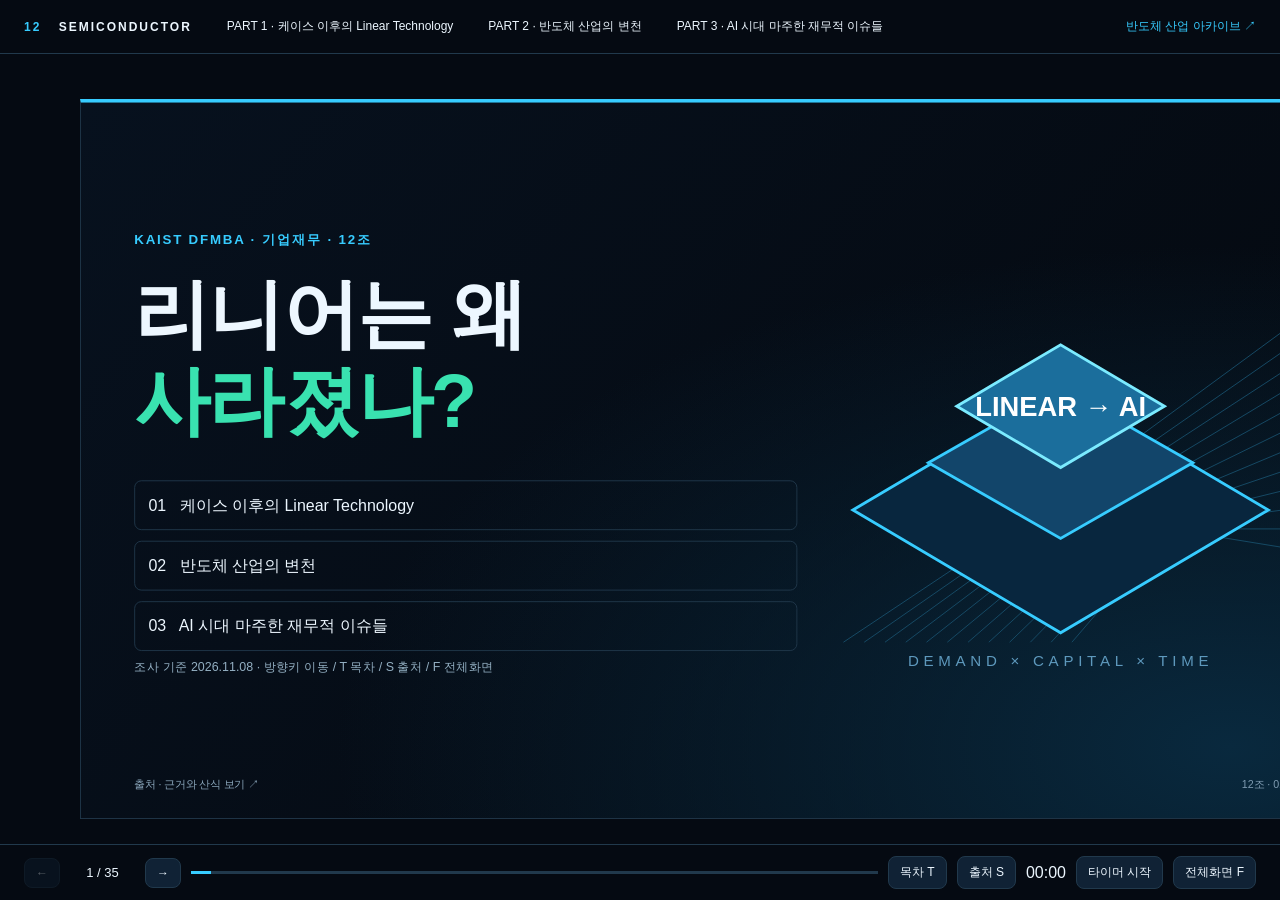
==== commit 5f4fa32d: "Restructure presentation and study archive around Linear and AI finance" ====
--- a/index.html
+++ b/index.html
@@ -1,123 +1,38 @@
-<!DOCTYPE html><html lang="ko"><head><meta charset="utf-8"><meta name="viewport" content="width=device-width,initial-scale=1"><meta name="color-scheme" content="dark light"><meta name="description" content="KAIST DFMBA 12조 · Linear Technology 케이스 이후의 이야기, 1980년 이후 반도체 산업의 변천, AI 시대 반도체 산업의 현재와 전망"><title>린니어는 왜 사라졌나: 반도체 45년과 AI의 시험대 | 발표</title><style>:root{--bg:#050a12;--panel:#0b1625;--panel2:#0c2033;--line:#20374b;--ink:#eef7ff;--muted:#a7bbcd;--cyan:#37ccff;--blue:#457aff;--green:#39e2b0;--amber:#ffb15e;--red:#ff8298;--font:'Malgun Gothic','맑은 고딕','Apple SD Gothic Neo',sans-serif}
-*{box-sizing:border-box}html,body{margin:0;background:var(--bg);color:var(--ink);font-family:var(--font);word-break:keep-all}button,input,select{font:inherit}button,a,input{touch-action:manipulation}button{cursor:pointer}a{color:var(--cyan);text-decoration:none}a:hover{text-decoration:underline}button:focus-visible,a:focus-visible,input:focus-visible,select:focus-visible,[tabindex]:focus-visible{outline:3px solid var(--amber);outline-offset:4px}button{color:var(--ink);background:#101e2e;border:1px solid var(--line);padding:9px 15px;border-radius:7px}button:hover{background:#1a344b}button[aria-pressed=true],button.active{border-color:var(--cyan);color:var(--cyan)}button:disabled{opacity:.35;cursor:default}
-.muted{color:var(--muted)}.cyan{color:var(--cyan)}.green{color:var(--green)}.amber{color:var(--amber)}.red{color:var(--red)}.small{font-size:18px;line-height:1.6}.eyebrow{font-size:15px;letter-spacing:2.5px;color:var(--cyan);font-weight:700}
-/* chrome */
-.topbar{height:58px;display:flex;align-items:center;gap:24px;padding:0 28px;border-bottom:1px solid #1b3044;background:#060d17;position:relative;z-index:10}.brand{font-size:14px;letter-spacing:1px;font-weight:700}.brand b{color:var(--cyan);margin-right:12px}.chapters{display:flex;gap:18px;flex:1}.chapters span{font-size:12px;color:#718a9e;cursor:pointer;padding:4px 0;border-bottom:2px solid transparent}.chapters span.active{color:var(--cyan);border-color:var(--cyan)}.topbar select{color:var(--ink);background:#102033;border:1px solid var(--line);border-radius:5px;padding:6px}.topbar a{font-size:13px}
-.deckviewport{height:calc(100dvh - 116px);display:grid;place-items:center;overflow:hidden}.stage{width:1440px;height:810px;transform-origin:center center;position:relative;flex-shrink:0}
-.slide{position:absolute;inset:0;padding:47px 62px 38px;display:flex;flex-direction:column;background:radial-gradient(ellipse at 90% 90%,#08283a 0%,transparent 48%),linear-gradient(125deg,#070c15,#04080e);overflow:hidden;border:1px solid #1b3b50}.slide:before{content:'';position:absolute;top:0;left:0;width:100%;height:5px;background:linear-gradient(90deg,#2461b3, var(--cyan),transparent 85%)}.slide:after{content:'';position:absolute;right:34px;top:30px;width:35px;height:35px;border-top:1px solid #217591;border-right:1px solid #217591;pointer-events:none}
-.slide[data-part="p1"]:before{background:linear-gradient(90deg,#8a5a1e,var(--amber),transparent 85%)}.slide[data-part="p3"]:before{background:linear-gradient(90deg,#1c6f58,var(--green),transparent 85%)}
-.slidehead{position:relative;z-index:1}.slidehead .eyebrow{display:flex;align-items:center;gap:18px}.optional{font-size:12px;letter-spacing:0;border:1px solid #4a5261;padding:4px 9px;color:var(--muted);border-radius:20px}.slide h1{font-size:44px;line-height:1.32;letter-spacing:-1.6px;margin:18px 0 11px;font-weight:800}.slide .subtitle{font-size:21px;line-height:1.6;color:var(--muted);margin:0;max-width:1240px}.slidebody{flex:1;min-height:0;padding-top:24px;position:relative;z-index:1}
-.takeaway{margin-top:16px;border-top:1px solid var(--line);padding-top:13px;display:flex;gap:22px;align-items:center;font-size:20px;line-height:1.5}.takeaway:before{content:'→';color:var(--cyan);font-size:26px}.foot{display:flex;align-items:center;justify-content:space-between;margin-top:14px;font-size:12px;color:#8ba3b7}.foot button{border:0;padding:0;background:none;font-size:12px;color:#93b3cc;text-align:left;max-width:1100px}
-.controlbar{height:58px;display:flex;align-items:center;gap:10px;padding:0 25px;border-top:1px solid #1b3044;position:relative;z-index:10}.controlbar button{font-size:12px;padding:6px 12px}.controlbar .position{font-size:13px;min-width:65px;font-variant-numeric:tabular-nums}.progress{height:3px;background:#142a3e;flex:1;min-width:50px}.progress i{display:block;height:100%;background:var(--cyan);transition:width .3s}.time{font-size:12px;font-variant-numeric:tabular-nums;color:var(--muted)}
-/* grids and panels */
-.grid{display:grid;gap:20px;height:100%}.grid.two{grid-template-columns:1fr 1fr}.grid.three{grid-template-columns:repeat(3,1fr)}.grid.four{grid-template-columns:repeat(4,1fr)}.grid.rows2{grid-auto-rows:1fr}.grid.rows2 .panel{padding:18px 22px}.grid.rows2 .panel h3{font-size:21px;margin-bottom:9px}.grid.rows2 .panel p{font-size:18px;line-height:1.6}.grid.rows2 .panel .detail{font-size:14px;margin-top:8px}.grid.rows2 .panel .stat{font-size:38px;margin:4px 0}
-.panel{background:linear-gradient(145deg,#102338d9,#0a131fcf);border:1px solid #234059;padding:25px 27px;border-radius:12px;position:relative;min-height:0;overflow:hidden}.panel h3{font-size:24px;margin:0 0 13px;color:var(--cyan);line-height:1.4}.panel p{font-size:21px;line-height:1.65;margin:0;color:#d7e3ed}.panel .label{display:block;font-size:14px;letter-spacing:1px;color:#829eb6;margin-bottom:12px}.panel .stat{font-size:54px;line-height:1.2;font-weight:800;color:var(--ink);font-variant-numeric:tabular-nums;margin:8px 0}.panel .stat small{font-size:22px;color:var(--cyan)}.panel .detail{font-size:16px;color:var(--muted);margin-top:14px;line-height:1.6}.panel.accent{border-color:#2593bc;background:linear-gradient(145deg,#0c3c56,#0a1728)}.panel.tone-warn{border-color:#8a5a1e;background:linear-gradient(145deg,#3a2a12,#0a1728)}.panel.tone-warn h3{color:var(--amber)}.panel.tone-good{border-color:#1c6f58;background:linear-gradient(145deg,#0d3a2f,#0a1728)}.panel.tone-good h3{color:var(--green)}.panel.tone-bad{border-color:#7a2d3f;background:linear-gradient(145deg,#3a1420,#0a1728)}.panel.tone-bad h3{color:var(--red)}
-.pill{font-size:14px;padding:5px 10px;display:inline-block;border-radius:4px;background:#163a50;color:var(--cyan);margin:0 8px 8px 0}.bigstatement{font-size:46px;line-height:1.6;font-weight:800;letter-spacing:-1.4px}.bigstatement em{color:var(--cyan);font-style:normal}
-/* cover, agenda, divider */
-.cover{display:grid;grid-template-columns:1.12fr 1fr;align-items:center;height:100%;gap:20px}.cover .title{font-size:66px;line-height:1.26;letter-spacing:-3px;font-weight:800;margin:16px 0 22px}.cover .title span{color:var(--cyan)}.cover .desc{font-size:24px;color:var(--muted);line-height:1.8}.cover .meta{margin-top:40px;color:#829eb6;font-size:17px}.chip-art{width:560px;height:440px}
-.agenda{display:grid;grid-template-columns:repeat(3,1fr);gap:26px;height:calc(100% - 60px)}.agenda-card{text-align:left;background:linear-gradient(160deg,#0f2437,#08121d);border:1px solid #234059;border-top:4px solid var(--pc);border-radius:14px;padding:30px 30px 26px;display:flex;flex-direction:column;gap:12px;color:var(--ink)}.agenda-card:hover{background:linear-gradient(160deg,#143050,#0a1726)}.agenda-card .num{font-size:52px;font-weight:800;color:var(--pc);line-height:1}.agenda-card h3{font-size:28px;margin:4px 0 0;line-height:1.4}.agenda-card p{font-size:19px;line-height:1.7;color:#cfdce8;margin:0;flex:1}.agenda-card .meta{font-size:14px;color:#8ba3b7;letter-spacing:1px}.agenda-foot{margin:18px 0 0;font-size:17px;color:var(--muted);line-height:1.6}
-.slide.is-divider{padding:60px 80px}.divider{display:grid;grid-template-columns:1.3fr 1fr;height:100%;align-items:center;gap:40px;position:relative}.divider .bignum{position:absolute;left:-10px;top:-40px;font-size:420px;font-weight:800;color:var(--pc);opacity:.07;line-height:1;letter-spacing:-20px;pointer-events:none}.divider-text{position:relative;z-index:1}.divider-text .eyebrow{color:var(--pc)}.divider-text h2{font-size:64px;line-height:1.25;letter-spacing:-2.5px;margin:18px 0 22px}.divider-text p{font-size:23px;line-height:1.8;color:var(--muted);max-width:640px}.divider-list{position:relative;z-index:1;margin:0;padding:0 0 0 22px;display:grid;gap:7px;max-height:620px;overflow:auto}.divider-list li{font-size:16px;color:#8ba3b7}.divider-list button{background:none;border:0;padding:4px 6px;color:#d5e3ef;font-size:17px;text-align:left;line-height:1.4}.divider-list button:hover{color:var(--cyan)}.divider-list small{font-size:11px;color:#6f8aa0;margin-left:8px;border:1px solid #3a4b5c;padding:1px 6px;border-radius:10px}
-/* timeline, flow, rows */
-.timeline{display:grid;grid-template-columns:repeat(var(--n,4),1fr);gap:14px;position:relative;padding-top:25px}.timeline:before{content:'';position:absolute;top:67px;left:20px;right:20px;height:2px;background:linear-gradient(90deg,#2e678d,var(--cyan))}.event{position:relative;padding:0 14px}.event .year{font-size:30px;font-weight:800;color:var(--cyan);margin-bottom:28px;white-space:nowrap}.event .year:after{content:'';display:block;width:12px;height:12px;background:var(--cyan);border:5px solid #0b1523;box-sizing:content-box;border-radius:50%;position:absolute;top:33px;left:13px}.event.accent .year{color:var(--amber)}.event.accent .year:after{background:var(--amber)}.event h3{font-size:23px;line-height:1.4;margin:18px 0 12px}.event p{font-size:18px;line-height:1.7;color:var(--muted)}
-.flow{display:flex;gap:15px;align-items:stretch;height:100%}.flow .node{flex:1;border:1px solid #285572;border-radius:12px;background:#0d2235;padding:22px 20px;min-height:200px}.flow h3{font-size:23px;color:var(--cyan);margin:0 0 13px}.flow p{font-size:19px;line-height:1.7;margin:0;color:#cfdeea}.arrow{font-size:30px;color:var(--cyan);align-self:center}
-.rows{display:grid;gap:10px}.row{display:grid;grid-template-columns:200px 1fr 1fr;gap:22px;padding:16px 22px;border-bottom:1px solid #254158;align-items:center}.rows.cols4 .row{grid-template-columns:190px 1fr 1fr 1fr}.rows.cols5 .row{grid-template-columns:170px 1fr 1fr 1fr 1fr}.row h3{margin:0;font-size:22px;color:var(--cyan)}.row p{margin:0;font-size:19px;line-height:1.55}.row.header{padding-top:0;padding-bottom:8px;color:#8ba5ba;font-size:15px}
-.tablewrap{overflow:hidden}.datatable{border-collapse:collapse;width:100%;font-size:19px}.datatable th{background:#102a40;color:var(--cyan);text-align:left;padding:12px 14px;border:1px solid #274459;font-size:16px;letter-spacing:.3px}.datatable td{padding:12px 14px;border:1px solid #274459;line-height:1.5;color:#dbe7f1;font-variant-numeric:tabular-nums}.datatable td.first{color:var(--ink);font-weight:700}.datatable td.neg{color:var(--red)}.datatable td.pos{color:var(--green)}.datatable tr:nth-child(even) td{background:#0a1928}.datatable.compact{font-size:16px}.datatable.compact td,.datatable.compact th{padding:8px 11px}
-/* charts */
-.metric-bars{display:flex;gap:27px;height:295px;align-items:flex-end;padding:0 18px;border-bottom:1px solid #426076}.metric-col{flex:1;display:flex;flex-direction:column;align-items:center;justify-content:flex-end;height:100%;gap:10px}.metric-col strong{font-size:27px;font-variant-numeric:tabular-nums}.metric-col .bar{width:82%;background:linear-gradient(180deg,#45ceff,#1c66b0);border-radius:7px 7px 0 0;min-height:1px}.metric-labels{display:flex;gap:27px;padding:15px 18px;font-size:19px;color:var(--muted);text-align:center}.metric-labels span{flex:1}.chart-note{font-size:15px;color:#91aabe;line-height:1.6;margin-top:12px}
-.split{display:grid;grid-template-columns:1.7fr 1fr;gap:40px;height:100%}.chart-side{border-left:1px solid var(--line);padding-left:32px;display:flex;flex-direction:column;justify-content:center;min-width:0}.chart-side strong{font-size:56px;color:var(--cyan);line-height:1.1}.chart-side h3{font-size:25px;margin:14px 0}.chart-side p{font-size:20px;line-height:1.7;color:var(--muted);margin:0 0 12px}
-.eramap{height:100%}.eramap svg{max-height:470px}.eraband{cursor:pointer}.eraband:hover rect,.eraband:focus rect{fill:#163a55;stroke:var(--cyan)}
-/* era layout */
-.era-layout{display:grid;grid-template-columns:1fr 360px;gap:26px;height:100%;min-height:0}.quads{display:grid;grid-template-columns:1fr 1fr;grid-template-rows:1fr 1fr;gap:14px;min-height:0}.quad{background:linear-gradient(145deg,#0f2237,#0a131f);border:1px solid #234059;border-radius:12px;padding:16px 20px 12px;min-height:0;overflow:hidden}.quad h3{font-size:16px;letter-spacing:1px;margin:0 0 10px;color:#8fb3cc;text-transform:uppercase}.quad-macro h3{color:#9fb4ff}.quad-tech h3{color:var(--cyan)}.quad-lead h3{color:var(--amber)}.quad-fin h3{color:var(--green)}.quad ul{margin:0;padding-left:18px;display:grid;gap:5px}.quad li{font-size:17.5px;line-height:1.5;color:#dbe7f1}.quad li b{color:var(--ink)}
-.era-side{display:flex;flex-direction:column;gap:12px;border-left:1px solid var(--line);padding-left:22px;min-height:0}.era-period{font-size:40px;font-weight:800;color:var(--cyan);letter-spacing:-1px;line-height:1.1}.era-stat{display:flex;flex-direction:column;gap:2px}.era-stat strong{font-size:34px;color:var(--ink);line-height:1.1}.era-stat span{font-size:14px;color:var(--muted)}
-.rankmini{background:#0b1b2b;border-radius:10px;padding:10px 12px}.rankmini-head{font-size:14px;color:#aac4d8;font-weight:700;margin-bottom:6px;display:flex;justify-content:space-between}.rankmini-head small{color:#6f8aa0;font-weight:400}.rankmini-row{display:grid;grid-template-columns:118px 1fr 44px;align-items:center;gap:8px;font-size:13.5px;margin:4px 0}.rankmini-row i{display:block;height:11px;border-radius:2px}.rankmini-row b{text-align:right;font-variant-numeric:tabular-nums;color:#c4d8e9;font-weight:400}
-.spark{display:block}
-/* analogy, scenarios, watch */
-.analogy{display:grid;grid-template-columns:repeat(3,1fr);grid-auto-rows:1fr;gap:16px;height:100%}.analogy-item{background:linear-gradient(145deg,#102338d9,#0a131fcf);border:1px solid #234059;border-radius:12px;padding:18px 22px;display:flex;flex-direction:column;gap:6px}.analogy-icon{font-size:30px;line-height:1}.analogy-item h3{font-size:22px;margin:4px 0 0;color:var(--cyan)}.analogy-as{font-size:17px;color:var(--amber);margin:0;font-weight:700}.analogy-item p{font-size:17px;line-height:1.6;color:#d7e3ed;margin:0}
-.scenarios{display:grid;grid-template-columns:repeat(3,1fr);gap:18px;height:100%}.scenario{border:1px solid #234059;border-radius:12px;padding:22px 24px;background:linear-gradient(160deg,#0f2437,#08121d);display:flex;flex-direction:column;gap:10px}.scenario.good{border-color:#1c6f58}.scenario.good .eyebrow{color:var(--green)}.scenario.warn{border-color:#8a5a1e}.scenario.warn .eyebrow{color:var(--amber)}.scenario.bad{border-color:#7a2d3f}.scenario.bad .eyebrow{color:var(--red)}.scenario h3{font-size:24px;margin:0 0 6px;line-height:1.4}.scenario p{font-size:17.5px;line-height:1.6;color:#d7e3ed;margin:0}.scenario p b{display:block;font-size:13px;letter-spacing:1px;color:#8ba3b7;margin-bottom:2px}
-.watch{display:grid;grid-template-columns:1fr 1fr;gap:17px}.watch .item{padding:18px 24px;background:#0b1b2b;border-left:3px solid var(--cyan)}.watch h3{font-size:22px;margin:0 0 8px}.watch p{font-size:18px;line-height:1.6;color:var(--muted);margin:0}
-/* ranking race */
-.rank-layout{display:grid;grid-template-columns:1.7fr 1fr;gap:45px;height:100%}.rank-controls{display:flex;gap:7px;margin-bottom:12px;flex-wrap:wrap}.rank-controls button{font-size:14px;padding:6px 10px}.rank-chart{height:310px;position:relative}.rank-row{position:absolute;height:29px;left:0;right:0;display:flex;align-items:center;gap:8px;transition:top .65s,opacity .5s}.rank-row .name{width:126px;font-size:17px;flex-shrink:0;color:#d4e5f4}.rank-row .bar{height:25px;border-radius:3px;transition:width .65s;min-width:2px;background:var(--cyan)}.rank-row .value{font-size:16px;color:#c4d8e9;font-variant-numeric:tabular-nums}.rank-year{font-size:90px;line-height:1.2;font-weight:800;color:var(--cyan);margin:0}.rank-info{padding-top:40px}.rank-info h3{font-size:27px;line-height:1.6}.rank-info p{font-size:20px;line-height:1.6;color:var(--muted)}.rank-layout .chart-note{font-size:14px;margin-top:10px}
-.diagram-label{font-size:20px;fill:#e8f4ff;font-family:var(--font)}
-.formula{padding:25px;background:#0c2234;border:1px solid #305977;font-size:30px;text-align:center;border-radius:12px;line-height:1.65}.formula small{display:block;font-size:17px;color:var(--muted)}.sliders{display:grid;gap:18px;margin-top:20px}.sliders label{display:flex;justify-content:space-between;font-size:22px}.sliders input{width:100%;accent-color:var(--cyan);margin-top:12px}.valuation{font-size:68px;font-weight:bold;color:var(--cyan);font-variant-numeric:tabular-nums;line-height:1.15}.delta{font-size:25px;color:var(--amber)}[data-id="valuation"] .panel{padding:22px 26px}[data-id="valuation"] .formula{font-size:25px;padding:16px}
-/* overlays */
-.overlay{position:fixed;inset:58px 0 58px;background:#03080ef2;z-index:20;overflow:auto;padding:45px max(40px,8vw)}.overlay[hidden]{display:none}.overlay .close{position:fixed;right:35px;top:78px}.overlay h2{font-size:31px}.overlay p,.overlay li{font-size:19px;line-height:1.9;max-width:980px}.overlay .transition{color:var(--cyan);border-left:3px solid var(--cyan);padding:15px 24px}.toc-grid{display:grid;grid-template-columns:repeat(3,1fr);gap:13px}.toc-grid button{text-align:left;line-height:1.6;padding:17px}.toc-grid button span{font-size:12px;color:var(--muted);display:block}.blackout{position:fixed;inset:0;background:#000;z-index:200}.source-item{padding:14px 0;border-bottom:1px solid var(--line);max-width:1000px;overflow-wrap:anywhere}.source-item a{font-size:18px;line-height:1.6}.source-item p{font-size:15px;color:var(--muted);margin:8px 0}
-/* study */
-.study-body{background:#07101b}.studybar{height:66px;border-bottom:1px solid var(--line);position:sticky;top:0;background:#07101bf2;z-index:10;display:flex;align-items:center;gap:25px;padding:0 30px}.studybar h1{font-size:17px;margin:0;flex:1}.studybar input{background:#122438;border:1px solid #2c4a64;color:var(--ink);border-radius:7px;padding:10px;width:240px}.studybar a,.studybar button{font-size:13px}.study-layout{display:grid;grid-template-columns:270px minmax(0,1fr);max-width:1520px;margin:auto}.study-toc{position:sticky;top:66px;height:calc(100vh - 66px);overflow:auto;border-right:1px solid #173047;padding:25px 16px}.study-toc a{display:block;color:#acbfd0;font-size:13px;padding:9px 10px;border-radius:6px;line-height:1.5}.study-toc a:hover,.study-toc a.active{background:#102d44;color:var(--cyan)}.study-toc .toc-part{margin:18px 10px 6px;font-size:12px;letter-spacing:2px;color:#6f8aa0;font-weight:700}.study-main{padding:50px 70px 90px;max-width:1160px;min-width:0}.study-intro{border-bottom:1px solid var(--line);padding-bottom:35px;margin-bottom:45px}.study-intro h1{font-size:46px;line-height:1.4;margin:12px 0 20px;letter-spacing:-2px}.study-intro p{font-size:18px;line-height:1.9;color:#c0d1e0}
-.study-part{margin:70px 0 40px;padding:34px 36px;border:1px solid #234059;border-left:5px solid var(--cyan);border-radius:12px;background:linear-gradient(145deg,#0f2237,#0a131f)}.study-part h2{font-size:34px;margin:8px 0 14px;letter-spacing:-1px}.study-part p{font-size:18px;line-height:1.9;color:#cbd9e6}.study-part[data-part="p1"]{border-left-color:var(--amber)}.study-part[data-part="p3"]{border-left-color:var(--green)}
-.study-section{scroll-margin-top:90px;margin:0 0 65px;padding-bottom:40px;border-bottom:1px solid #294358}.study-section h2{font-size:30px;line-height:1.5;margin:12px 0 20px;letter-spacing:-.7px}.study-section h3{font-size:20px;color:var(--cyan);margin-top:28px}.study-section h4{font-size:17px;color:#aac4d8;margin:22px 0 8px}.study-section p,.study-section li{font-size:17px;line-height:1.95;color:#d2dfeb}.study-section .key{padding:20px 25px;border-left:3px solid var(--cyan);background:#102235;color:#e5f5ff;font-size:19px;line-height:1.8}.study-section .script{padding:22px 26px;border:1px solid #25445c;border-radius:10px;background:#0a1a2b}.study-section details{background:#0c1c2d;padding:16px 22px;border-radius:8px;margin:15px 0}.study-section summary{color:var(--green);cursor:pointer;line-height:1.7;font-weight:bold}.study-section .source-links{font-size:13px;line-height:1.8;color:#92abc0;margin-top:20px}.study-section .source-links a{margin-right:14px}.study-section .transition{font-size:16px;color:var(--cyan)}.study-section table{border-collapse:collapse;width:100%;font-size:15px;max-width:100%}.study-section th,.study-section td{padding:12px;border:1px solid #274459;text-align:left;line-height:1.65;overflow-wrap:anywhere}.study-section th{background:#102a40;color:var(--cyan)}.study-section tr:nth-child(even){background:#0a1928}.study-section .table-note{font-size:14px;color:#92abc0;margin:8px 0 18px}.study-section .slide-preview{margin:18px 0;padding:16px 20px;border:1px dashed #2a4a66;border-radius:10px;font-size:14px;color:#9fb6c9;line-height:1.7}.study-section .slide-preview b{color:var(--cyan)}
-.study-era-map svg{max-height:420px}.study-linear-chart{margin:16px 0}.study-section .quad-list{display:grid;grid-template-columns:1fr 1fr;gap:12px;margin:14px 0}.study-section .quad-list div{background:#0c1c2d;padding:14px 18px;border-radius:8px}.study-section .quad-list h4{margin:0 0 8px}.study-section .quad-list ul{margin:0;padding-left:18px}.study-section .quad-list li{font-size:15.5px;line-height:1.7}
-.glossary{display:grid;grid-template-columns:1fr 1fr;gap:12px}.glossary div{padding:18px;background:#0c1c2d;border-radius:6px}.glossary b{color:var(--cyan)}.glossary p{margin:8px 0;font-size:15px}.empty{padding:30px;color:var(--amber)}
-.study-body.light{--bg:#edf3f8;--ink:#16283a;--muted:#465e71;--cyan:#00658d;--green:#0f7a5f;--amber:#9a5b00;background:#f7fafc;color:#142c40}.light .studybar{background:#f7fafcf5}.light .study-toc a{color:#3d586b}.light .study-section p,.light .study-section li{color:#29475b}.light .study-section .key,.light .study-section .script,.light .study-section details,.light .glossary div,.light .study-section th,.light .study-section tr:nth-child(even),.light .study-section .quad-list div{background:#e8f1f7;color:#15364d}.light .study-intro p,.light .study-part p{color:#33546a}.light .study-part{background:#eef4f8}.light button{background:#e3eef5;color:#16394c}.light .study-toc a.active,.light .study-toc a:hover{background:#deedf6}.light .studybar input{background:white;color:#16283a}.light .source-item p{color:#456478}.light .study-section .slide-preview{color:#3d586b}
-.presenter{padding:35px}.presenter h1{font-size:35px;line-height:1.5}.presenter p{font-size:22px;line-height:1.9}.presenter .next{border-top:1px solid var(--line);margin-top:30px;padding-top:20px;color:var(--cyan)}
-@media(prefers-reduced-motion:reduce){*{transition:none!important;animation:none!important}}
-@media(max-width:850px){.studybar{height:91px;flex-wrap:wrap;align-content:center;gap:6px 10px}.studybar h1{flex-basis:100%;font-size:13px;height:19px}.studybar input{flex:1;min-width:80px;width:auto;padding:8px}.studybar button{padding:8px 12px}.studybar a{font-size:12px}.study-section{scroll-margin-top:111px}.study-main{width:100%;overflow:hidden;padding:30px 22px}.study-section table{display:block;overflow:auto;white-space:normal}.topbar{padding:0 12px;gap:10px}.brand{font-size:12px}.chapters{display:none}.topbar select{font-size:12px;max-width:140px}.topbar a{margin-left:auto;font-size:11px}.controlbar{padding:0 10px;gap:6px}.controlbar button{padding:7px;font-size:11px}.hide-small{display:none}.toc-grid{grid-template-columns:1fr 1fr}.study-layout{display:block}.study-toc{display:none}.study-intro h1{font-size:34px}.study-section h2{font-size:26px}.glossary,.study-section .quad-list{grid-template-columns:1fr}.overlay{padding:25px}.overlay p,.overlay li{font-size:16px}}
-@media print{body{background:white!important;color:#111!important}.topbar,.controlbar,.studybar,.study-toc,.overlay,.source-links button{display:none!important}.deckviewport{height:auto;display:block;overflow:visible}.stage{width:auto;height:auto;transform:none!important}.slide{position:relative;min-height:195mm;width:100%;height:auto;break-after:page;page-break-after:always;background:white;color:#111;padding:12mm}.slidebody{min-height:110mm}.slide h1{font-size:28px}.slide p,.panel p,.row p,.quad li{font-size:16px!important;color:#24384b!important}.panel,.flow .node,.watch .item,.quad,.scenario,.analogy-item,.agenda-card{background:#eff5f9;color:#111}.slide .subtitle{font-size:18px;color:#333}.slide .stat,.metric-col strong,.slide .bigstatement{color:#173d57}.takeaway{font-size:16px}.slide .foot{color:#444}.study-layout{display:block}.study-main{max-width:none;padding:0}.study-section{break-inside:auto}.study-section p,.study-section li{color:#111}.study-section .key,.study-section .script,.study-section details,.study-part{background:#f1f5f7;color:#111}.study-intro p{color:#222}.study-section summary{color:#0c5244}.study-section h2,.study-intro h1,.study-part h2{color:#111}.study-section h3{color:#075a78}.study-section{scroll-margin-top:0}a{color:#075a78}.eyebrow{color:#075a78}@page{size:A4 landscape;margin:10mm}}
-</style></head><body class=""><header class="topbar"><div class="brand"><b>12</b> SEMICONDUCTOR / 1980→2026</div><nav class="chapters" aria-label="발표 흐름"><span data-part="p1">01 린니어</span><span data-part="p2">02 반도체 45년</span><span data-part="p3">03 현재와 전망</span></nav><label class="sr-only" for="route" style="position:absolute;left:-9999px">발표 경로</label><select id="route"><option value="all">전체 43장</option><option value="core">15분 핵심 28장</option></select><a href="study.html" target="_blank">공부용 해설 ↗</a></header><main class="deckviewport"><div class="stage" id="stage"></div></main><footer class="controlbar"><button id="prev" aria-label="이전 장표">←</button><span class="position" id="position"></span><button id="next" aria-label="다음 장표">→</button><div class="progress" aria-hidden="true"><i id="progress"></i></div><button id="toc" title="T">목차 T</button><button id="notes" title="N">메모 N</button><button id="sources" title="S">출처 S</button><button id="presenter" class="hide-small" title="P">발표자 P</button><span class="time hide-small" id="clock">00:00</span><button id="timer" class="hide-small">타이머 시작</button><button id="resettime" class="hide-small" aria-label="타이머 초기화">↺</button><button id="full" title="F">전체화면 F</button></footer><aside class="overlay" id="overlay" hidden role="dialog" aria-modal="true" aria-label="발표 보조 패널"></aside><script>const CONTENT={"title": "린니어는 왜 사라졌나: 반도체 45년과 AI의 시험대", "coverTitle": "린니어는 왜<br>사라졌나", "coverDesc": "케이스 이후의 Linear Technology ·<br>1980년 이후 반도체 산업의 변천 ·<br>AI 시대, 사이클인가 구조 변화인가", "coverMeta": "KAIST DFMBA 기업재무 · 12조 · 조사 기준 2026.11.05 · 15분 핵심 경로 / 전체 심화 경로", "asOf": "2026-11-05", "agendaFoot": "케이스의 주인공이 사라진 이유에서 출발해, 산업 전체의 45년을 거쳐, 지금 반도체가 서 있는 시험대까지 갑니다. 각 파트의 카드를 누르면 바로 이동합니다.", "parts": [{"id": "p0", "num": "00", "short": "서론", "title": "서론", "desc": "", "minutes": 1, "first": "cover"}, {"id": "p1", "num": "01", "short": "린니어", "title": "케이스 이후의 린니어", "desc": "2003년 현금이 넘치던 회사는 13년 뒤 사라졌다. 사업이 망해서가 아니다. 시대 배경을 바탕으로 왜 팔렸는지 본다.", "minutes": 3, "studyIntro": ["다른 조가 케이스의 질문(2003년 4월 배당을 올릴 것인가)에 답한다면, 우리 조는 그 다음 이야기에서 출발합니다. Linear Technology는 2017년 3월 10일 Analog Devices에 인수되어 상장폐지됐고, 지금은 독립 회사로 존재하지 않습니다. 이 파트의 목적은 ‘돈을 잘 벌던 회사가 왜 사라졌는가’를 사실관계와 시대 배경으로 설명하는 것입니다.", "핵심 메시지는 세 가지입니다. 첫째, 린니어는 실패하지 않았다(인수 직전까지 업계 최고 수준의 이익률과 13년 연속 배당 인상). 둘째, 그럼에도 팔린 이유는 산업의 무게중심 이동과 2015~2016년의 금융 환경(초저금리, 성장 둔화, 규모의 경제)에 있다. 셋째, 인수한 ADI는 망하지 않았고 지금도 대형 아날로그 기업으로 영업 중이다. 이 세 가지를 정확히 말해야 Part 2로 자연스럽게 넘어갈 수 있습니다."], "first": "p1-div"}, {"id": "p2", "num": "02", "short": "반도체 45년", "title": "1980년 이후 글로벌 반도체 산업의 변화", "desc": "린니어의 소멸은 산업의 무게중심이 움직인 결과다. 반도체의 시작을 비유로 이해하고, 9개 시기로 나눠 거시 배경·기술·주도 기업·재무 특징을 본다.", "minutes": 7, "studyIntro": ["이 파트는 발표의 중심입니다. 개별 기업의 재무 결정도 중요하지만, 어떤 산업 흐름 위에서 그 결정이 내려졌는지 이해하는 것이 더 중요하다는 것이 우리 조의 관점입니다. 반도체의 기초를 비유로 짧게 설명한 뒤, 1980년 이후를 9개 시기로 나누고 각 시기마다 같은 네 칸(거시 배경 / 산업·기술 / 주도 기업 / 재무적 특징)으로 읽습니다.", "시기 구분은 교수님이 공유한 영상(역대 글로벌 반도체 기업 매출 순위 Top12, 1987~2026)의 흐름과 Gartner 연간 공급업체 매출 1위 교체(NEC 1985~91 → Intel 1992~2016 → Samsung 2017~18 → Intel 2019~20 → Samsung 2021~22 → Intel 2023 → NVIDIA 2024~)를 기준으로 잡았습니다. 순위는 회사 전체 매출이나 시가총액이 아니라 반도체 매출이며, 파운드리(TSMC)와 장비사는 포함되지 않습니다.", "각 시기의 ‘재무적 특징’ 칸이 기업재무 수업과의 연결 고리입니다. 누가 투자를 감당했는지(자본 조달), 누가 불황을 버텼는지(재무구조), 어떤 금리·세제·보조금이 투자 결정을 바꿨는지(자본비용)를 반복해서 묻습니다."], "first": "p2-div"}, {"id": "p3", "num": "03", "short": "현재와 전망", "title": "이후 반도체 산업의 변화: 현재와 전망", "desc": "AI 수요 폭발로 메모리 가격이 급등하고 한국 기업이 기록적 이익을 냈다. 그런데 금리·선거·투자 속도 조절론이 등장했다. 사이클인가, 구조 변화인가.", "minutes": 4, "studyIntro": ["Part 2의 마지막 시기가 현재로 이어집니다. 이 파트는 2025~2026년의 상황을 정리하고(수요 폭발, 가격 급등, 한국 기업의 이익), 최근의 반전(금리 상승, 2026년 미국 중간선거 이후 데이터센터 규제 논의, 빅테크·네오클라우드의 투자 부담, 속도 조절론)을 짚은 뒤, ‘반복되는 사이클인가, 이번에는 다른가’라는 시험대를 재무 지표로 어떻게 판단할지 제시합니다.", "마지막으로 향후 전망을 제시합니다. 우리 조의 판단은 ‘당장은 속도 조절이 있어도 투자 사이클을 완전히 꺾기는 어렵다’입니다. 미국이 속도를 늦추면 중국과의 AI 격차가 좁혀지는 위험이 돌아오고, AI의 파급력이 코딩을 넘어 제약·자동차·휴머노이드·우주·양자·보안 등 산업 전반으로 번지면서 수요의 폭이 넓어지기 때문입니다. 이것은 조사한 사실 위에 세운 우리의 해석이므로, 발표에서는 사실과 해석을 구분해서 말해야 합니다."], "first": "p3-div"}], "slides": [{"id": "cover", "part": "p0", "title": "린니어는 왜 사라졌나", "type": "cover", "core": true, "sources": ["CASE", "linear_close", "WSTS"], "study": {"paragraphs": ["표지에서 청중에게 던질 한 문장은 ‘케이스의 주인공은 지금 없다’입니다. 2003년 4월 배당을 올릴지 고민하던 Linear Technology는 2017년 3월 10일 Analog Devices에 인수되어 상장폐지됐습니다. 다른 조가 배당의 정답을 논의한다면, 우리 조는 그 회사가 사라진 이유를 산업 전체의 45년 흐름에서 찾습니다.", "세 파트의 구조를 미리 말해 두면 청중이 따라오기 쉽습니다. Part 1은 린니어의 13년과 2016년 매각, Part 2는 1980년 이후 반도체 산업을 9개 시기로 나눈 역사, Part 3은 AI 시대의 현재와 전망입니다. 끝에서 다시 린니어의 질문(현금을 어디에 배분할 것인가)으로 돌아옵니다."], "script": "안녕하십니까, 12조입니다. 우리가 읽은 케이스의 회사, Linear Technology는 지금 존재하지 않습니다. 2017년에 경쟁사에 인수됐습니다. 돈을 잘 벌던 회사가 왜 사라졌는지, 그리고 그 뒤에서 반도체 산업이 어떻게 움직였는지, 세 파트로 말씀드리겠습니다.", "transition": "발표의 순서를 먼저 보여드리겠습니다."}, "coreTransition": "발표의 순서를 먼저 보여드리겠습니다."}, {"id": "agenda", "part": "p0", "title": "세 가지 질문", "subtitle": "케이스 이후의 린니어 → 1980년 이후 반도체 45년 → AI 시대의 현재와 전망", "type": "agenda", "core": true, "takeaway": "개별 기업의 재무 결정은 산업의 흐름 위에서 내려진다. 흐름을 먼저 읽어야 결정이 보인다", "sources": ["CASE", "VIDEO"], "study": {"paragraphs": ["아젠다 장표는 화면의 세 카드를 누르면 각 파트의 첫 장표로 이동합니다. 발표에서는 한 문장씩만 소개합니다. Part 1 ‘린니어는 실패하지 않았다, 시대가 바뀌었다’, Part 2 ‘수요의 중심이 이동할 때마다 1위가 바뀌었다’, Part 3 ‘이번 AI 사이클은 반복인가 구조 변화인가’.", "우리 조의 관점을 분명히 합니다. 기업재무 수업이지만 개별 기업의 배당·자사주·차입 결정만 보면 린니어의 결말을 설명할 수 없습니다. 어떤 산업 흐름 위에서 결정이 내려졌는지가 더 중요합니다. 그래서 Part 2가 발표의 중심이고 시간도 가장 많이 배정했습니다."], "script": "첫째, 케이스 이후의 린니어. 둘째, 1980년 이후 반도체 산업이 어떻게 바뀌었는지. 셋째, 지금 AI 시대의 반도체는 어디에 서 있는지. 결론에서 다시 린니어의 질문으로 돌아오겠습니다.", "transition": "먼저 케이스 이후의 린니어입니다."}, "coreTransition": "먼저 케이스 이후의 린니어입니다."}, {"id": "p1-div", "part": "p1", "title": "케이스 이후의 린니어", "type": "divider", "core": true, "lead": "2003년 4월, 현금이 15억 달러 넘게 쌓인 회사가 배당을 올릴지 고민했다. 13년 뒤 그 회사는 사라졌다. 사업이 망해서가 아니다.", "sources": ["CASE", "linear_close"], "study": {"paragraphs": []}}, {"id": "p1-recap", "part": "p1", "title": "2003년 4월, 케이스가 남긴 질문", "subtitle": "현금은 쌓이고 투자처는 없다 · 배당을 올릴 것인가, 자사주를 살 것인가, 쌓아둘 것인가", "type": "cards", "core": true, "takeaway": "케이스의 질문은 ‘돈을 어떻게 나눌까’였다. 우리는 그 회사에 그 뒤 무슨 일이 있었는지를 본다", "sources": ["CASE", "linear_q3fy03"], "cards": [{"label": "2003년 3월 말", "title": "현금과 단기투자", "stat": ">$1.5bn", "text": "불황이던 FY2002 매출<br>$512M의 약 3배", "detail": "케이스 Exhibit. FY2001 순이익 $427M → FY2002 $198M으로 줄어도 현금은 계속 쌓였다", "accent": true}, {"label": "배당", "title": "분기 $0.05 → $0.06", "stat": "2003.04.15 인상", "text": "1992년 개시, 기술기업으로는 드물게<br>배당을 주고 매년 올렸다", "detail": "케이스 직후인 2003년 4월 15일 분기 배당을 $0.06으로 올렸다(확인). 배당은 ‘앞으로도 계속 준다’는 약속. 한 번 올리면 내리기 어렵다"}, {"label": "사업", "title": "고성능 아날로그", "stat": "OPM 40%+", "text": "전력관리·신호처리 칩<br>제품 수명 길고 팹은 싸다", "detail": "당시 아날로그 팹 약 $0.2bn vs 디지털 팹 약 $2bn(케이스). 재투자 부담이 작아 현금이 남는 구조"}, {"label": "케이스의 질문", "title": "현금을 어디에?", "stat": "", "text": "배당 인상 · 자사주 매입<br>· 현금 보유 · 인수", "detail": "경영진에게 적극적 인수 계획은 없었다. 이 질문의 답이 아니라 ‘그 다음’을 본다"}], "study": {"paragraphs": ["케이스의 시점은 2003년 4월입니다. Linear Technology는 전력관리·신호처리용 고성능 아날로그 반도체를 설계·제조·판매하는 회사였고, 2001년 IT 불황으로 순이익이 FY2001 약 4억 2,700만 달러에서 FY2002 약 1억 9,800만 달러로 줄었는데도 현금과 단기투자자산이 15억 달러를 넘게 쌓여 있었습니다. 케이스에서 특정 고객 비중은 5% 이하였고, 당시 아날로그 신규 팹은 약 2억 달러로 인텔의 디지털 팹(약 20억 달러)보다 훨씬 쌌으며 10년 이상 쓸 수 있었습니다. 재투자 부담이 작으니 이익이 그대로 현금으로 남는 구조였습니다.", "린니어는 1992년부터 배당을 시작해 매년 올려 온, 기술기업으로는 드문 회사였습니다. 케이스의 질문은 분기 $0.05 배당을 올릴 것인가, 자사주를 살 것인가, 현금을 쌓아둘 것인가였습니다. 배당은 지속성을 약속하는 성격이 강해 한 번 올리면 내리기 어렵고, 자사주 매입은 조정이 쉽다는 점이 토론의 축입니다. 우리 조는 이 질문의 정답을 반복하지 않습니다. 대신 ‘그 뒤 이 회사의 현금과 사업이 어떻게 됐는가’를 보겠다고 선언하는 장표입니다.", "발표에서는 네 카드를 빠르게 읽습니다. 현금이 매출의 3배라는 점, 배당을 매년 올려 왔다는 점, 아날로그 사업의 경제성(긴 제품 수명, 싼 팹, 높은 영업이익률), 그리고 케이스의 질문. 숫자는 모두 케이스 본문과 Exhibit에서 가져온 것이므로 질문이 나오면 ‘케이스 2003년 시점 기준’이라고 답하면 됩니다."], "script": "케이스로 돌아가 보면, 2003년의 린니어는 불황에도 현금이 15억 달러 넘게 쌓여 있었습니다. 매출의 3배입니다. 아날로그 공장은 싸고 오래 쓰니 벌어들인 이익이 그대로 남았습니다. 질문은 이 돈을 배당으로 줄지, 자사주를 살지, 쌓아둘지였습니다. 우리는 그 답이 아니라 그 다음 13년을 보겠습니다.", "transition": "케이스 이후 13년 동안 린니어의 매출과 배당은 이렇게 움직였습니다.", "question": "린니어는 왜 기술기업인데 배당을 주었나?", "answer": "아날로그 사업은 제품 수명이 길고 공정 미세화 경쟁이 덜해 재투자 부담이 작았습니다. 투자 기회보다 현금이 많이 남는 회사는 현금을 쌓아두는 기회비용이 커지므로 주주에게 돌려주는 것이 합리적일 수 있습니다. 케이스는 그 방법(배당 vs 자사주)을 묻습니다.", "extraQA": [{"q": "당시 아날로그 팹이 싸다는 설명을 지금도 쓸 수 있나?", "a": "아닙니다. 케이스의 2003년 비교(아날로그 약 $0.2bn, 디지털 약 $2bn)는 당시 예시입니다. 지금은 TI 같은 아날로그 기업도 300mm 팹에 수십억 달러를 투자합니다. ‘당시 기준’이라고 한정해서 말해야 합니다."}], "sourceIds": ["CASE", "analog_technology", "linear_q3fy03"]}, "coreTransition": "케이스 이후 13년 동안 린니어의 매출과 배당은 이렇게 움직였습니다."}, {"id": "p1-chart", "part": "p1", "title": "케이스 이후 13년: 매출은 2배, 배당은 6배", "subtitle": "회계연도(6월 말) 기준 매출($M)과 연간 주당배당($) · 13년 연속 배당 인상 · 2007년 $3bn 자사주 매입 · 2014년 전환사채 상환", "type": "linear_chart", "core": true, "takeaway": "린니어는 사라지기 직전까지 업계 최고 수준의 이익률로 돈을 벌고 있었다. 실패한 회사의 그래프가 아니다", "sources": ["linear_10k_2007", "linear_10k_2016", "linear_q3fy03", "linear_10q_fy17q2", "linear_tsr_calc"], "note": "모든 값은 Linear 10-K·SEC XBRL(FY2006~09 배당은 연간 합계). 주황 막대는 큰 자본배분 결정이 있던 해(2007 ASR, 2016 매각 발표). 영업이익률은 14년 내내 42~56%.", "side": {"stat": "$0.05 → $0.33", "title": "분기 배당의 변화", "text": "2003년 분기 $0.05였던 배당은 2016년 $0.32, 마지막 배당(2017년 3월)은 $0.33이었다. 매출은 $607M에서 FY2011 $1,484M까지 커진 뒤 $1.3~1.5bn에서 정체했고, 영업이익률은 매년 42~56%였다.", "small": "FY2003~16 누적 환원 $7.76bn(배당 $2.71bn + 자사주 $5.05bn)은 누적 순이익 $5.74bn의 135%. 2007년 $3.0bn ASR은 현금 $1.3bn + 전환사채 $1.7bn으로 집행했다. 현금을 쌓던 회사가 빚을 내 주식을 산 것이다."}, "study": {"paragraphs": ["그래프는 두 가지를 동시에 보여줍니다. 막대는 회계연도 매출(백만 달러), 선은 연간 주당배당(달러)입니다. 매출은 FY2003 약 6억 달러에서 FY2011 약 14.8억 달러까지 커졌다가 이후 13~15억 달러에서 정체됐습니다. 배당은 한 번도 줄지 않고 매년 올라 분기 $0.05에서 $0.32가 됐습니다. 2003년 케이스의 질문(‘배당을 올릴까’)에 린니어 경영진은 그 뒤 13년 내내 ‘올린다’로 답한 셈입니다.", "그래프에서 가장 중요한 해는 2007년입니다. 린니어는 2007년 4월 30억 달러 규모의 자사주 매입(accelerated share repurchase)을 실행했고, 그 재원은 자기 현금 13억 달러와 전환사채 17억 달러였습니다(3.00%·3.125% 전환사채, 만기 2027년). 현금만 쌓던 회사가 빚을 내서 주식을 산 것입니다. 기업재무에서 말하는 레버리지 리캡(차입을 통한 자본구조 재편)에 가깝습니다. 저금리로 싸게 빌릴 수 있고, 현금을 쌓아두는 기회비용이 크고, 성장 투자처가 없을 때 선택하는 수단입니다. 케이스의 토론이 ‘배당 vs 자사주’였다면, 현실의 답은 ‘둘 다, 그리고 차입까지’였습니다.", "그래프가 전하는 메시지는 분명합니다. 린니어는 인수되기 직전까지 잘 벌고 있었습니다. FY2016 매출은 약 14.2억 달러였고 영업이익률은 40%대 중반으로, 대형 아날로그 기업 중 최고 수준이었습니다. 그러니 ‘사라졌다’는 사실을 ‘망했다’로 읽으면 안 됩니다. 다만 2011년 이후 매출이 더 자라지 않았다는 점이 다음 장표(왜 팔렸나)의 복선입니다. 잘 벌지만 더 커지지 않는 회사, 그것이 2015년의 린니어였습니다.", "숫자의 확인 상태. 매출·영업이익·순이익·현금·부채는 FY2003~2016 10-K와 SEC XBRL에서 직접 확인했습니다. 연간 배당은 10-K의 합계이며(FY2003 $0.21 → FY2016 $1.24), 분기 내역은 FY2003~05와 FY2010~17은 확인, FY2006~09는 연간 합계에서 추정입니다. 인상은 FY2004부터 매년 1월 분기(Q3)에 이루어졌고 마지막 배당은 인수 완료 3일 전인 2017년 3월 7일에 지급된 $0.33입니다. 누적 환원 $7.76bn은 현금흐름표를 합산한 조사 계산이며 이를 요약한 2차 출처는 없습니다. 2007년 ASR의 금액과 재원은 FY2007 10-K 주석에, 전환사채의 조기 상환(2009~10 일부 재매입, 2010년 11월 3.125%물 전액, 2014년 5월 3.00%물 $845M 전액)은 FY2010·FY2012 10-K와 2014년 3분기 10-Q에 있습니다. FY2014 이후 린니어는 무차입이었고 FY2015 이자비용은 $41.2M 줄었습니다."], "tables": [{"title": "자본배분의 다섯 장면 (확인된 사실)", "headers": ["시점", "결정", "재원·조건", "의미"], "rows": [["2003.04", "분기 배당 $0.05 → $0.06 인상(4/15 발표, 5/14 지급)", "현금·단기투자 $1,565M(2003-03-30)", "케이스의 질문에 ‘올린다’로 답함"], ["2007.04", "$3.0bn 자사주 매입(ASR), 주식 27% 소각", "현금 $1.3bn + 전환사채 $1.7bn(3.00%·3.125%, 만기 2027)", "차입을 통한 자본구조 재편, 자기자본 −$708M"], ["2010.11 · 2014.05", "전환사채 전액 상환(3.125%물 $396M, 3.00%물 $845M)", "영업현금", "7년 만의 무차입 복귀, FY2015 이자비용 −$41M"], ["2016.07", "ADI에 매각 합의, 주당 약 $60", "현금 $46 + ADI 주식 0.2321주", "독립 기업으로서의 역사 종료"], ["2017.03", "마지막 배당 $0.33 지급(3/7), 3/10 인수 완료", "—", "13년간 배당 합계 $11.75/주"]], "note": "Linear 10-K FY2003·FY2007·FY2010·FY2012·FY2016, 2014년 3분기 10-Q, 2017년 2분기 10-Q, DEFM14A, ADI FY2017 10-K."}, {"title": "FY2003–2016 주요 재무 (10-K · SEC XBRL, $M)", "headers": ["회계연도", "매출", "영업이익률", "순이익", "연간 DPS", "현금·투자", "부채(액면)"], "rows": [["FY2003", "606.6", "48.5%", "236.6", "$0.21", "1,593.6", "0"], ["FY2005", "1,049.7", "56.2%", "434.0", "$0.36", "1,790.9", "0"], ["FY2007", "1,083.1", "48.4%", "411.7", "$0.66", "633.3", "1,700.0"], ["FY2009", "968.5", "42.5%", "289.2", "$0.86", "868.7", "1,405.6"], ["FY2011", "1,484.0", "51.7%", "580.8", "$0.94", "922.5", "845.1"], ["FY2014", "1,388.4", "46.1%", "460.0", "$1.06", "1,012.8", "0"], ["FY2016", "1,423.9", "44.5%", "494.3", "$1.24", "1,448.3", "0"]], "note": "FY2008 순이익은 최초 보고치 기준. 희석주식수 321.4M(FY2003) → 245.0M(FY2016), −24%. 누적 배당 $2,711M + 자사주 $5,046M = $7,757M vs 누적 순이익 약 $5,738M."}], "script": "케이스 이후 13년입니다. 매출은 두 배가 됐고, 배당은 한 번도 줄지 않고 매년 올라 여섯 배가 됐습니다. 특히 2007년에는 30억 달러 자사주 매입을 했는데, 그중 17억 달러는 전환사채, 즉 빚이었습니다. 현금을 쌓던 회사가 빚을 내서 주식을 산 겁니다. 그리고 매출은 2011년 이후 더 자라지 않았습니다. 잘 벌지만 더 커지지 않는 회사, 이것이 매각 직전의 린니어입니다.", "transition": "그런 회사에 2015년 여름, 경쟁사가 찾아옵니다.", "question": "현금이 많은데 왜 빚을 내서 자사주를 샀나?", "answer": "2007년의 금리는 낮았고(전환사채 쿠폰 3.00%·3.125%), 보유 현금 $1.8bn 중 $1.3bn만 쓰고 나머지 $1.7bn은 빌려 한 번에 주식의 27%를 소각했습니다. 부채 이자는 세금 공제가 되므로 자본비용이 낮아지고, 주식 수가 줄어 주당이익이 올라갑니다. 투자처가 없는 회사가 자본구조를 바꿔 주주가치를 높이는 전형적 수단입니다. 다만 빚이 생기면 불황에 버틸 여력이 줄어드는 비용이 있고, 실제로 FY2009 매출이 18% 줄었을 때 린니어는 전환사채를 할인 재매입하며 부채를 줄였습니다.", "extraQA": [{"q": "전환사채를 쓴 이유는?", "a": "일반 회사채보다 쿠폰이 낮고(주식 전환권을 주는 대가), 당시 린니어 주가 수준에서 희석 위험을 감수할 만했기 때문입니다. 만기 2027년의 장기 자금을 3%대에 조달한 셈입니다."}], "sourceIds": ["CASE", "linear_10k_2007", "linear_10k_2016", "linear_q3fy03", "linear_10q_fy17q2", "linear_tsr_calc", "ihs_linear_margin"]}, "coreTransition": "그런 회사에 2015년 여름, 경쟁사가 찾아옵니다."}, {"id": "p1-deal", "part": "p1", "title": "2015년 7월부터 2017년 3월까지: 접근, 거절, 재협상, 매각", "subtitle": "합병 위임장(DEFM14A) ‘Background of the Merger’에 기록된 과정", "type": "timeline", "core": true, "takeaway": "이사회는 첫 제안을 ‘심각한 저평가’라며 거절했고, 10개월 뒤 17% 높은 가격에 팔았다. 거절이 협상의 일부였다", "sources": ["linear_defm14a", "linear_deal", "linear_close", "linear_close_value", "adi_10k_2017", "linear_tsr_calc"], "events": [{"year": "2015.07–08", "title": "ADI의 접근", "text": "CEO 간 접촉 후 8월 14일<br>비공식 제안 약 $51.50<br>주식 75% · 현금 25%"}, {"year": "2015.09", "title": "거절", "text": "이사회: ‘substantially<br>undervalued’ · 독자 경영의<br>장기 가치가 더 크다"}, {"year": "2016.04", "title": "재접근 $58", "text": "현금 75% · 주식 25%<br>이사회는 ‘의미 있는 인상’<br>을 요구"}, {"year": "2016.05", "title": "A사 $54 현금", "text": "이사회 지시로 접촉한<br>제3의 회사. 추가 인상<br>불가 통보(6월)"}, {"year": "2016.06–07", "title": "합의 $60", "text": "현금 $46 + ADI 0.2321주<br>7월 26일 서명<br>발표 가치 $14.8bn", "accent": true}, {"year": "2017.03.10", "title": "완료·상장폐지", "text": "ADI 회계상 대가 $15.76bn<br>(현금 $11.1bn + 주식 $4.6bn)<br>Linear 독립 역사 종료", "accent": true}], "note": "주당 가치 $60은 서명 시점 기준. 완료일 ADI 주가($82.20)를 적용하면 약 $65이며, 케이스 시점 주가 $30.87의 약 2.1배.", "study": {"paragraphs": ["합병 위임장(DEFM14A)의 ‘Background of the Merger’는 거래 과정을 날짜별로 기록합니다. 2015년 7월 ADI CEO Vincent Roche가 린니어 창업자 겸 회장 Robert Swanson에게 전화를 걸었고, 8월 14일 주당 약 $51.50(약 25% 프리미엄, 주식 75%·현금 25%)의 비공식 제안이 왔습니다. 린니어 이사회는 9월 4일 이 제안이 회사를 ‘substantially undervalued’한다고 판단했고, 9월 14일 만장일치로 거절을 통보했습니다. 독립 회사로서의 장기 가치가 더 크다는 것이 이유였습니다.", "2016년 4월 ADI는 주당 $58(현금 75%·주식 25%)로 다시 접근했습니다. 이사회는 여전히 저평가라며 ‘의미 있는 인상’을 요구했고, 동시에 자문사 Qatalyst를 통해 제3의 회사(위임장에서 ‘Company A’)에 접촉했습니다. A사는 5월 18일 주당 $54 전액 현금을 제안했으나 6월 추가 인상이 어렵다고 알려 왔습니다. 결국 6월 ADI가 $60(현금 $46 + ADI 주식 0.2321주)에 합의했고 7월 26일 계약이 서명됐습니다. 발표 가치는 약 148억 달러, 서명 전 주가 대비 프리미엄은 약 24%였습니다.", "거래는 2017년 3월 10일 완료됐고 린니어 주식은 나스닥에서 상장폐지됐습니다. ADI의 10-K에는 회계상 인수 대가가 약 157.6억 달러(현금 약 110.9억 달러, 주식 약 45.9억 달러)로 기재됐습니다. 발표 가치(148억)와 회계상 대가(157.6억)가 다른 이유는 주식 대가의 평가 시점이 다르기 때문입니다. 완료일 ADI 주가 $82.20을 적용하면 린니어 주주는 주당 약 $65를 받은 셈이고, 이는 케이스 시점(2003년 3월) 주가 $30.87의 약 2.1배입니다. 여기에 13년간의 배당 $11.75를 더하면 +149%, 연 6.8%(배당 재투자 미가정)로, 같은 기간 S&P500의 가격 상승(+180%, 연 7.7%)과 필라델피아 반도체지수(+235%)에 못 미쳤습니다. 잘 번 회사의 주주 수익이 시장 평균을 밑돈 이유는 케이스 시점의 높은 밸류에이션(FY2003 EPS 기준 PER 약 42배)과 2011년 이후의 성장 정체입니다.", "기업재무 관점에서 읽을 포인트는 세 가지입니다. 첫째, 첫 제안 거절은 협상 전술이었습니다. 10개월 뒤 17% 높은 가격을 받았고, 제3자 접촉으로 경쟁 입찰 구도를 만들었습니다. 둘째, 대가 구성이 주식 75%에서 현금 77%로 바뀌었습니다. 린니어 주주는 현금을 더 받았고 ADI는 그만큼 차입이 늘었습니다. 셋째, 이사회의 판단 근거는 ‘독자 경영 시 장기 가치 vs 지금 받을 수 있는 확실한 프리미엄’이었습니다. 성장이 정체된 회사에서는 후자가 이기기 쉽습니다."], "script": "2015년 여름 ADI가 찾아옵니다. 주당 51달러 50센트, 주식 위주 제안이었고 린니어 이사회는 심각한 저평가라며 거절했습니다. 이듬해 4월 58달러로 다시 왔고, 린니어는 제3의 회사까지 접촉해 경쟁 구도를 만든 뒤 6월에 60달러, 현금 46달러에 ADI 주식 0.2321주로 합의했습니다. 거래 가치 148억 달러, 프리미엄 약 24%. 2017년 3월 10일 완료와 함께 린니어는 상장폐지됐습니다.", "transition": "잘 벌던 회사가 왜 팔렸을까요. 세 가지 시대 배경이 있습니다.", "question": "린니어 주주는 결국 좋은 거래를 한 것인가?", "answer": "케이스 시점 주가 $30.87 대비 완료일 가치 약 $65(+111%), 13년 배당 $11.75를 합치면 +149%, 연 6.8%의 총수익입니다(재투자 미가정). 같은 기간 S&P500은 가격만으로 +180%(연 7.7%), 반도체지수는 +235%였으므로 시장을 밑돌았습니다. ‘잘 번 회사’와 ‘주가가 크게 오른 회사’는 다르며, 2003년의 높은 밸류에이션(PER 약 42배)과 2011년 이후의 성장 정체가 멀티플을 눌렀습니다. 다만 2016년 매각 프리미엄이 없었다면 더 낮았을 것입니다.", "extraQA": [{"q": "왜 ADI는 주식에서 현금 위주로 바꿨나?", "a": "린니어 이사회가 ADI 주가 변동 위험을 떠안기 싫어했고, 2016년의 초저금리에서 ADI는 싸게 빌릴 수 있었습니다. 현금 비중이 높을수록 린니어 주주에게는 확실한 가치, ADI에는 레버리지 상승(순부채/EBITDA 약 3.8배 전망)을 의미했습니다."}, {"q": "위임장의 ‘Reasons for the Merger’(합병 이유)는 확인했나?", "a": "이번 조사에서는 ‘Background of the Merger’(과정)까지 확인했고 ‘Reasons’ 절은 직접 읽지 못했습니다. 발표에서 이사회의 이유를 인용할 때는 과정에 기록된 표현(저평가 판단, 독자 경영 가치)을 쓰고, 공식 ‘이유’ 절은 추후 확인이 필요하다고 말하는 것이 정확합니다."}], "sourceIds": ["linear_defm14a", "linear_deal", "linear_close_value", "adi_10k_2017", "linear_tsr_calc", "fred_dgs10"]}, "coreTransition": "잘 벌던 회사가 왜 팔렸을까요. 세 가지 시대 배경이 있습니다."}, {"id": "p1-why", "part": "p1", "title": "왜 팔렸나: 세 가지 시대 배경", "subtitle": "회사 안의 문제가 아니라 회사 밖의 조건이 바뀌었다", "type": "cards", "core": true, "takeaway": "성장 정체 × 초저금리 × 규모의 경쟁. 이 셋이 겹치면 잘 버는 회사도 ‘지금 파는 것’이 최적이 된다", "sources": ["linear_defm14a", "linear_finance", "fed_history", "fred_dgs10", "adi_10k_2017", "icinsights_mna", "mckinsey_mna", "nxp_freescale", "broadcom"], "cards": [{"label": "① 성장의 무게중심 이동", "title": "잘 벌지만 더 크지 않았다", "stat": "FY2011→16 매출 −4%", "text": "산업의 성장은 모바일·클라우드·<br>AI 연산과 메모리로 이동", "detail": "아날로그는 안정적이지만 PC·스마트폰 사이클에 묶여 매출 정체. 독자 성장 전략의 기대가치가 작아지면 ‘확실한 프리미엄’이 이긴다", "accent": true}, {"label": "② 초저금리와 M&A 붐", "title": "빌리는 돈이 거의 공짜였다", "stat": "10년물 1.37%", "text": "2016년 7월 미 국채 사상 최저<br>2015년 반도체 M&A $107bn 사상 최대", "detail": "ADI는 2.5~4.5% 선순위채 $2.1bn + 텀론 $5bn + 브리지론으로 현금 $11.1bn을 마련. 거래 후 순부채/EBITDA 약 3.8배 전망. 싼 부채가 인수자의 지불 능력을 키웠다"}, {"label": "③ 규모와 통합의 경쟁", "title": "고객은 ‘한 공급자’를 원했다", "stat": "시너지 $150M/년", "text": "ADI 신호처리 + Linear 전력관리<br>자동차·산업 고객에 통합 제안", "detail": "TI–National(2011), NXP–Freescale(2015), ADI–Maxim(2021)로 이어진 아날로그 통합. 혼자 남으면 영업망·제품폭에서 밀린다"}], "study": {"paragraphs": ["첫째는 성장의 무게중심 이동입니다. 린니어의 매출은 FY2011 약 14.8억 달러를 정점으로 FY2016 약 14.2억 달러까지 5년간 오히려 줄었습니다. 영업이익률은 최고 수준이었지만 성장은 멈췄습니다. 같은 기간 반도체 산업 전체의 성장은 스마트폰·클라우드 서버·그리고 막 시작된 AI 연산으로 이동했고, 수혜는 퀄컴·TSMC·메모리·NVIDIA 쪽으로 갔습니다. 아날로그는 모든 전자기기에 들어가지만 그만큼 PC·휴대폰 같은 성숙 시장의 사이클에 묶여 있었습니다. 독자 경영으로 얻을 장기 성장의 기대가치가 작아질수록, 지금 받을 수 있는 확실한 프리미엄이 상대적으로 커집니다. 2015년 거절했던 이사회가 2016년 받아들인 배경입니다.", "둘째는 초저금리와 M&A 붐입니다. 미국 연준은 2008년 말부터 2015년 12월까지 정책금리를 사실상 0%로 유지했고 2016년 내내 0.25~0.50%였습니다. 싼 부채는 인수자의 지불 능력을 키웁니다. 2015년은 반도체 M&A가 사상 최대였던 해로, Avago의 Broadcom 인수(약 370억 달러), NXP의 Freescale 인수(약 118억 달러), Intel의 Altera 인수(약 167억 달러), Western Digital의 SanDisk 인수(약 190억 달러)가 잇달아 발표됐습니다. 미 10년물 국채는 2016년 7월 5일 1.37%로 사상 최저였고 Baa 회사채도 4.2%였습니다. ADI는 2016년 12월 쿠폰 2.5~4.5%의 선순위채 21억 달러를 발행하고 2017년 3월 완료일에 50억 달러 텀론과 41억 달러 브리지론을 받아 현금 대가 111억 달러를 치렀습니다. 거래 설명회에서는 순부채/EBITDA 약 3.8배를 예상했고 실제 FY2017 말 차입금은 78.5억 달러였습니다. IC Insights 집계로 2015년 반도체 M&A 발표 총액은 1,073억 달러, 2016년 998억 달러로 2010~14년 연평균(약 126억)의 8배였습니다. 금리가 높았다면 같은 가격을 제시하기 어려웠을 것입니다.", "셋째는 규모와 통합의 경쟁입니다. 자동차·산업용 고객은 센서 신호를 읽는 칩(ADI의 강점)과 전력을 관리하는 칩(린니어의 강점)을 한 공급자에게서 받고 싶어 합니다. ADI는 연 1.5억 달러의 비용 절감과 교차 판매를 내세웠고, 합병 후 매출 약 50억 달러의 아날로그 선도 기업이 된다고 설명했습니다. 이미 TI가 National Semiconductor를(2011), NXP가 Freescale을(2015) 인수했고, 뒤이어 ADI는 Maxim을(2021) 인수합니다. 통합의 물결 속에서 혼자 남는 회사는 영업망과 제품 폭에서 밀립니다. 맥킨지는 2016년 2월 보고서에서 이 물결의 이유를 ‘매출이 둔화되어 다른 성장원을 찾아야 하고, 고객은 한 회사에서 통합 솔루션을 사길 원하며, 각 거래가 다른 회사의 M&A를 부추긴다’고 요약했습니다. 린니어의 매각은 그 물결의 일부였습니다.", "정리하면, 린니어가 팔린 이유는 회사 안에 있지 않았습니다. 회사 밖의 세 조건, 즉 성장이 다른 곳으로 이동했고, 돈이 싸졌고, 산업이 통합됐다는 사실이 ‘지금 파는 것’을 최적의 선택으로 만들었습니다. 이것이 우리 발표의 핵심 전제입니다. 개별 기업의 재무 결정(배당, 자사주, 차입, 매각)은 산업의 흐름 위에서 내려집니다. 그래서 Part 2에서 그 흐름 전체를 봅니다."], "script": "왜 팔렸을까요. 첫째, 성장이 멈췄습니다. 2011년 이후 매출이 줄었고, 산업의 성장은 모바일·클라우드·AI로 이동했습니다. 둘째, 금리가 거의 0이었습니다. ADI는 110억 달러 현금을 빚으로 마련했고 2015년은 반도체 M&A 사상 최대의 해였습니다. 셋째, 고객이 통합을 원했습니다. 신호처리와 전력관리를 한 회사에서 사고 싶어 했고, TI·NXP·ADI가 차례로 경쟁사를 샀습니다. 회사 안이 아니라 회사 밖의 조건이 바뀐 겁니다.", "transition": "2015~2016년의 M&A 물결을 표로 보면 린니어가 예외가 아니었다는 점이 보입니다.", "question": "린니어가 독자 생존을 택했다면 어땠을까?", "answer": "가능했을 것입니다. 이익률이 높고 부채가 적어 망할 이유는 없었습니다. 다만 성장이 정체된 회사는 주가 멀티플이 낮아지고, 경쟁사들이 통합으로 규모를 키우면 고객 확보에서 불리해집니다. 이사회는 ‘혼자 가는 장기 가치’와 ‘지금의 24% 프리미엄’을 저울질해 후자를 택했습니다. 정답이라기보다 당시 조건에서의 합리적 선택입니다.", "extraQA": [{"q": "금리가 낮으면 왜 인수가 늘어나나?", "a": "인수자의 차입 비용이 낮아져 같은 현금흐름에 더 높은 가격을 지불할 수 있고, 할인율이 낮아 미래 시너지의 현재가치가 커집니다. 또 투자자들이 수익률을 찾아 회사채를 많이 사주므로 대규모 조달이 쉽습니다. 2015~2016년은 이 조건이 모두 갖춰진 시기였습니다."}, {"q": "교수님 영상에서 ADI가 망했다고 들었는데?", "a": "사실과 다릅니다. ADI는 2017년 린니어, 2021년 Maxim을 인수해 더 커졌고 2026년 8월에도 사상 최대 분기 실적을 발표했습니다. 아마 ‘린니어가 사라졌다’가 ‘인수자가 망했다’로 와전된 것으로 보입니다. 다음 장표에서 확인합니다."}], "sourceIds": ["linear_defm14a", "linear_finance", "fed_history", "fred_dgs10", "adi_10k_2017", "icinsights_mna", "mckinsey_mna", "nxp_freescale", "broadcom", "NATIONAL", "MAXIM"]}, "coreTransition": "린니어를 인수한 ADI는 어떻게 됐을까요."}, {"id": "p1-mna", "part": "p1", "title": "2011–2021년, 반도체 M&A의 시대", "subtitle": "발표 기준 거래 가치(개략) · 2015~16년이 정점 · 린니어는 이 물결의 한 조각이었다", "type": "table", "core": false, "takeaway": "성장이 둔화되고 돈이 싸지면 산업은 통합으로 답한다. 반도체도 예외가 아니었다", "sources": ["nxp_freescale", "broadcom", "linear_deal", "NATIONAL", "MAXIM", "icinsights_mna", "mckinsey_mna", "fed_history"], "headers": ["발표", "인수자 → 대상", "거래 가치", "분야", "결과"], "rows": [["2011.04", "TI → National Semiconductor", "약 $6.5bn", "아날로그", "2011.09 완료, 아날로그 통합의 시작"], ["2015.03", "NXP → Freescale", "약 $11.8bn", "자동차·MCU", "2015.12 완료"], ["2015.05", "Avago → Broadcom", "약 $37bn", "통신·네트워크", "2016.02 완료, Broadcom 사명 유지"], ["2015.06", "Intel → Altera", "약 $16.7bn", "FPGA", "2015.12 완료"], ["2015.10", "Western Digital → SanDisk", "약 $19bn", "NAND", "2016.05 완료"], ["2016.07", "ADI → Linear", "약 $14.8bn", "아날로그·전력", "2017.03 완료"], ["2016.07", "SoftBank → ARM", "약 $32bn", "설계 IP", "2016.09 완료"], ["2016.10", "Qualcomm → NXP", "약 $47bn(EV)", "모바일+자동차", "2018.07 중국 승인 불발로 무산"], ["2020.07", "ADI → Maxim", "약 $21bn(전액 주식)", "아날로그·전력", "2021.08 완료, 완료 시 주식 가치 약 $28bn"]], "note": "거래 가치는 발표 당시 보도 기준 개략치이며 부채 포함 여부가 거래마다 다름. IC Insights 집계 연간 발표 총액: 2015 $107.3bn(당시 사상 최대), 2016 $99.8bn, 2017 $27.7bn, 2020 $118bn(기록 경신: NVIDIA–ARM $40bn 무산, AMD–Xilinx $35bn).", "study": {"paragraphs": ["2015년은 반도체 산업 역사상 M&A가 가장 많이 발표된 해였습니다. 업계 집계로 발표 총액이 1,000억 달러를 넘어 그 전 몇 년치를 합친 것보다 컸습니다. 표의 거래들은 분야가 모두 다르지만 공통점이 있습니다. PC·스마트폰 성장이 둔화되면서 유기적 성장이 어려워졌고, 초저금리로 차입이 쉬웠으며, 고객(자동차·데이터센터)이 통합된 솔루션을 원했다는 점입니다.", "이 표의 쓰임새는 ‘린니어의 매각이 특별한 사건이 아니었다’는 것을 보여주는 데 있습니다. 같은 시기 ARM(설계 IP), Altera(FPGA), SanDisk(NAND), Freescale(자동차 MCU)이 모두 더 큰 회사에 편입됐습니다. 통합의 동기는 거래마다 다릅니다. Intel–Altera는 데이터센터용 이종 연산 확보, WD–SanDisk는 HDD 기업의 NAND 진출, Avago–Broadcom은 규모의 경제와 비용 절감이었습니다. ADI–Linear는 제품 보완(신호처리+전력)과 고객 통합이었습니다.", "Qualcomm–NXP 거래가 2018년 중국 당국의 승인 지연으로 무산된 것은 다음 시대(미중 갈등)의 복선입니다. 2016년까지의 M&A는 금융 조건이 결정했지만, 2018년 이후에는 정치가 거래의 성사를 좌우하기 시작했습니다. Part 2의 7번째 시기에서 다시 다룹니다.", "발표 시간이 부족하면 이 장표는 건너뛰고, 앞 장표의 둘째 카드(초저금리와 M&A 붐)에서 Avago–Broadcom 370억 달러 한 건만 언급해도 충분합니다."], "script": "같은 시기의 거래들을 보면 린니어는 예외가 아닙니다. 2015년 한 해에만 반도체 M&A가 1,000억 달러를 넘었습니다. Avago가 Broadcom을, Intel이 Altera를, WD가 SanDisk를 샀고, 이듬해 소프트뱅크가 ARM을 샀습니다. 성장이 둔화되고 돈이 싸지면 산업은 통합으로 답합니다.", "transition": "그렇다면 린니어를 산 ADI는 어떻게 됐을까요.", "question": "왜 하필 2015년에 몰렸나?", "answer": "세 조건이 동시에 성립했습니다. 스마트폰 성장률이 한 자릿수로 떨어져 유기적 성장이 어려웠고, 금리가 0%대라 회사채로 수백억 달러를 조달할 수 있었으며, 주가가 높아 주식 교환도 쉬웠습니다. 2016년 말 금리 인상이 시작되고 2018년 미중 갈등으로 승인이 어려워지자 대형 거래는 급감했습니다.", "sourceIds": ["nxp_freescale", "broadcom", "linear_deal", "NATIONAL", "MAXIM", "icinsights_mna", "mckinsey_mna", "fed_history"]}, "coreTransition": "린니어를 산 ADI는 어떻게 됐을까요."}, {"id": "p1-adi", "part": "p1", "title": "인수한 ADI는 건재하다 — 다만 ‘인수 성공’은 별개의 질문", "subtitle": "ADI는 린니어(2017)와 Maxim(2021)을 차례로 편입해 대형 아날로그 기업이 됐다", "type": "cards", "core": true, "takeaway": "‘사라졌다’와 ‘망했다’는 다르다. 린니어의 기술·공장·고객은 ADI 안에서 계속 돈을 벌고 있다", "sources": ["linear_close", "linear_finance", "MAXIM", "adi_current", "adi_10k_2017", "adi_q3fy26", "adi_dividend_2026", "adi_stock_2026"], "cards": [{"label": "2017–2020", "title": "통합과 부채 상환", "stat": "$7.85bn → $5.15bn", "text": "FY2017 말 차입금이 FY2020 $5.15bn으로<br>린니어의 현금흐름이 상환 재원이 됐다", "detail": "텀론 $5bn 중 $3.3bn을 1년 안에 상환. 배당을 고민하던 회사의 현금이 인수자의 빚을 갚는 데 쓰였다. 같은 현금, 다른 용도"}, {"label": "2021", "title": "Maxim 인수", "stat": "약 $21bn · 전액 주식", "text": "아날로그 3위권 Maxim까지<br>편입해 포트폴리오 확대", "detail": "2020.07 발표(Maxim 1주당 ADI 0.63주), 2021.08.26 완료, 완료 시 주식 가치 약 $28bn. 금리가 다시 낮아진 팬데믹기의 거래. 현금 대신 주식 교환"}, {"label": "2026", "title": "FY2016 $3.4bn → FY2025 $11.0bn", "stat": "Q3 FY26 +40%", "text": "분기 매출 $4.02bn, 영업이익률 40%(조정 50%)<br>TTM FCF $4.9bn · 22년 연속 배당 인상", "detail": "주가 $60.53(2016.07.25) → $406(2026.11.04), 약 6.7배. ‘인수자가 망했다’는 서술은 사실과 다름. 다만 인수 가격 대비 투자수익률은 별도 평가", "accent": true}], "study": {"paragraphs": ["먼저 사실관계입니다. Analog Devices는 린니어 인수 후 망하지 않았습니다. 매출은 FY2016 34억 달러에서 FY2025 110억 달러(FY2026 연환산 약 150억 달러)로, 순이익은 8.6억에서 22.7억 달러로 늘었습니다. 2021년 8월에는 아날로그 업계 3위권이던 Maxim Integrated를 약 210억 달러(완료 시 주식 가치 약 280억) 전액 주식 교환으로 인수했고, 2026년 회계연도 3분기에는 매출 40.2억 달러(+40%), GAAP 영업이익률 40%, TTM 잉여현금흐름 49억 달러를 기록했으며 2026년 2월 22년 연속 배당 인상을 발표했습니다. 주가는 2016년 7월 25일 60.53달러에서 2026년 11월 4일 406달러로 약 6.7배입니다. 린니어의 전력관리 제품군은 ADI 안에서 ‘Power by Linear’ 브랜드로 이어졌습니다(2022년 확인, 2026년 현재 사용 여부는 미확인). 혹시 수업이나 영상에서 ‘인수한 회사도 결국 망했다’는 말을 들었다면 그것은 ‘린니어가 사라졌다’가 와전된 것입니다.", "흥미로운 재무적 반전이 있습니다. 2003년 케이스에서 린니어의 문제는 ‘쌓이는 현금을 주주에게 얼마나 돌려줄까’였습니다. 2017년 이후 그 현금흐름은 ADI가 인수를 위해 빌린 차입금의 상환 재원이 됐습니다. ADI의 차입금은 FY2017 말 78.5억 달러에서 FY2018 63.3억(텀론 50억 중 33억 상환), FY2020 51.5억 달러로 줄었고, 대출 약정(covenant)은 총부채/EBITDA 4.5배에서 3.0배로 낮아지도록 설계됐습니다. 린니어의 연 5억 달러 안팎 순이익이 그 상환 재원이었습니다. 같은 현금이 배당의 재원이 되기도 하고, 전략적 인수의 상환 재원이 되기도 합니다. 자본배분에 고정된 정답이 없다는 뜻입니다.", "그러나 ‘ADI가 살아 있다’와 ‘인수가 성공했다’는 다른 질문입니다. 인수가 가치를 만들었는지는 지불한 가격(약 158억 달러)과 조달 비용에 비해 실제 추가 현금흐름과 시너지(약속한 연 1.5억 달러 비용 절감)가 충분했는지로 판단해야 합니다. 통합 비용, 핵심 인력 이탈, 영업권 상각도 고려 대상입니다. 이번 조사에서 ADI의 사업부별 린니어 기여분은 공개 자료로 분리되지 않으므로 ‘성공’을 단정하지 않고 ‘생존과 성장은 확인, 투자수익률은 별도 평가 필요’로 말하는 것이 정확합니다.", "Maxim 인수가 전액 주식이었다는 점도 시대를 반영합니다. 2016년 린니어 거래는 현금 77%(차입)였고, 2021년 Maxim 거래는 현금 0%였습니다. 팬데믹기에 ADI 주가가 높아 주식이 더 싼 화폐가 됐기 때문입니다. 인수 대가의 구성은 금리와 주가 수준, 즉 시대의 금융 조건이 결정합니다."], "script": "린니어를 산 ADI는 건재합니다. 2021년에는 Maxim까지 인수했고, 올해 8월에도 사상 최대 분기 실적을 발표했습니다. 재미있는 점은, 2003년에 배당을 고민하던 린니어의 현금흐름이 2017년 이후에는 ADI의 인수 차입금을 갚는 데 쓰였다는 겁니다. 같은 현금, 다른 용도. 다만 인수가 성공했는지는 지불한 가격 대비 수익으로 따로 평가해야 할 문제입니다.", "transition": "Part 1을 정리하겠습니다.", "question": "린니어 인수는 ADI 주주에게 이익이었나?", "answer": "확정적으로 말하기 어렵습니다. ADI는 규모와 제품 폭을 얻어 자동차·산업 시장에서 입지를 키웠고 이후 실적도 성장했습니다. 그러나 158억 달러의 대가와 조달 비용, 영업권 상각을 감안한 투자수익률은 공개 자료로 분리 계산되지 않습니다. ‘전략적 논리는 실현됐고 재무적 수익률은 별도 평가 필요’가 정확한 답입니다.", "extraQA": [{"q": "린니어의 공장과 경영진은 어떻게 됐나?", "a": "밀피타스(캘리포니아) Hillview 팹은 ADI가 2018년 ‘2~4년 내 폐쇄’를 밝혔고 FY2021에 생산을 종료해 매각 대상이 됐습니다. 워싱턴주 Camas 팹은 ADI의 내부 팹으로 유지되고 있습니다. 창업자 Robert Swanson은 인수 직후 ADI 이사회에 들어갔으나 2018년 주주총회까지 약 1년만 재임했고, CEO Lothar Maier의 이후 역할은 확인되지 않았습니다(변경통제 보상: Maier 약 $7.9M, Swanson 약 $10.6M, 위임장 기준). 세부 인력 변화는 이번 조사 범위 밖입니다."}], "sourceIds": ["linear_close", "linear_finance", "MAXIM", "adi_current", "adi_10k_2017", "adi_q3fy26", "adi_dividend_2026", "adi_stock_2026", "linear_defm14a"]}, "coreTransition": "Part 1을 정리하겠습니다."}, {"id": "p1-lesson", "part": "p1", "title": "Part 1 결론: 린니어는 실패하지 않았다, 시대가 바뀌었다", "subtitle": "개별 기업의 재무 결정은 산업의 흐름 위에서 내려진다", "type": "flow", "core": true, "takeaway": "그래서 다음 질문은 ‘린니어가 무엇을 잘못했나’가 아니라 ‘반도체 산업의 무게중심은 어떻게 움직여 왔나’다", "sources": ["CASE", "linear_defm14a", "VIDEO"], "nodes": [{"title": "2003 · 현금의 질문", "text": "투자처보다 현금이 많다<br>배당·자사주·보유"}, {"title": "2007 · 레버리지 환원", "text": "$3bn 자사주 매입<br>현금 + 전환사채"}, {"title": "2011– · 성장 정체", "text": "이익률 최고, 매출 제자리<br>성장은 모바일·AI로 이동"}, {"title": "2016 · 매각", "text": "초저금리 · 통합 경쟁<br>24% 프리미엄에 ADI로"}, {"title": "교훈", "text": "잘 버는 것 ≠ 계속 커지는 것<br>흐름이 결정을 만든다"}], "note": "이 흐름은 린니어만의 이야기가 아니다. 1980년 이후 반도체 산업에서 1위는 NEC → Intel → 삼성 → Intel → 삼성 → Intel → NVIDIA로 바뀌었고, 사라진 이름은 수십 개다.", "study": {"paragraphs": ["Part 1의 결론을 한 줄로 요약하면 ‘린니어는 실패하지 않았다, 시대가 바뀌었다’입니다. 2003년의 질문(현금을 어디에 쓸까)에 린니어는 배당 인상과 2007년의 차입 자사주 매입으로 답했고, 그 뒤에도 업계 최고 이익률을 유지했습니다. 그러나 2011년 이후 매출이 멈췄고, 성장의 무게중심은 모바일·클라우드·AI로 이동했으며, 초저금리와 통합 경쟁이 겹치면서 2016년 매각이 최적의 선택이 됐습니다.", "여기서 발표의 관점을 분명히 합니다. 기업재무 수업에서는 배당·자사주·차입·M&A 같은 개별 결정을 배웁니다. 그런데 린니어의 결말은 그 결정들의 잘잘못으로 설명되지 않습니다. 결정이 내려진 ‘무대’, 즉 산업의 흐름이 결과를 만들었습니다. 그래서 다음 질문은 ‘린니어가 무엇을 잘못했나’가 아니라 ‘반도체 산업의 무게중심은 어떻게 움직여 왔나’입니다. 이것이 Part 2로 넘어가는 다리입니다.", "청중에게 미리 줄 힌트: 1980년 이후 반도체 매출 1위는 NEC → Intel → 삼성 → Intel → 삼성 → Intel → NVIDIA로 바뀌었습니다. 1990년 Top10에 있던 일본 기업 6곳 중 지금 같은 이름으로 남은 곳은 없습니다. 린니어처럼 ‘사라진 이름’은 수십 개이고, 대부분 망한 것이 아니라 통합되거나 분리됐습니다. 순위가 바뀐 이유를 시대별로 보면, 지금 AI 시대를 읽는 틀이 생깁니다."], "script": "정리하면, 린니어는 실패하지 않았습니다. 2003년의 현금 질문에 배당 인상과 2007년 차입 자사주 매입으로 답했고, 끝까지 잘 벌었습니다. 다만 성장이 멈췄고, 돈이 싸졌고, 산업이 통합됐습니다. 개별 기업의 재무 결정은 산업의 흐름 위에서 내려집니다. 그래서 다음 질문은 ‘린니어가 뭘 잘못했나’가 아니라 ‘반도체 산업의 무게중심은 어떻게 움직여 왔나’입니다.", "transition": "Part 2, 1980년 이후 반도체 45년입니다.", "question": "케이스의 정답(배당 인상)과 이 결론은 모순되지 않나?", "answer": "모순되지 않습니다. 2003년 시점에서 배당 인상은 합리적이었고 실제로 린니어는 그렇게 했습니다. 우리 결론은 ‘그 결정이 틀렸다’가 아니라 ‘옳은 결정을 해도 산업의 흐름이 바뀌면 독립 기업으로 남지 못할 수 있다’는 것입니다. 재무 결정의 평가는 당시 조건에서, 기업의 운명은 산업의 흐름에서 읽어야 합니다.", "sourceIds": ["CASE", "linear_defm14a", "ranking_history"]}, "coreTransition": "Part 2, 1980년 이후 반도체 45년입니다."}, {"id": "p2-div", "part": "p2", "title": "1980년 이후 글로벌 반도체 산업의 변화", "type": "divider", "core": true, "lead": "린니어의 소멸은 사업 실패가 아니라 산업의 무게중심이 움직인 결과다. 반도체의 시작을 비유로 이해하고, 1980년 이후를 9개 시기로 나눠 거시 배경·기술·주도 기업·재무 특징을 같은 틀로 본다.", "sources": ["VIDEO", "WSTS", "ranking_history"], "study": {"paragraphs": []}}, {"id": "p2-analogy", "part": "p2", "title": "반도체를 비유로: 스위치의 도시", "subtitle": "전기 스위치 하나에서 시작해, 스위치 수백억 개를 손톱만 한 땅에 짓는 산업이 됐다", "type": "analogy", "core": true, "takeaway": "반도체 산업의 경쟁은 ‘같은 땅에 더 많은 스위치를 더 싸게 짓는’ 도시 건설 경쟁이다. 그래서 돈(자본)이 결정적이다", "sources": ["transistor", "kilby", "noyce", "moore1965", "micron_memory", "hbm_definition"], "items": [{"icon": "⏻", "term": "트랜지스터 (1947)", "as": "= 전기 스위치", "text": "전기를 켜고 끄는 아주 작은 스위치. 켜짐=1, 꺼짐=0. 모든 디지털 계산은 이 스위치의 조합이다."}, {"icon": "🏙", "term": "집적회로 (1958–59)", "as": "= 스위치를 모아 지은 도시", "text": "스위치를 하나씩 납땜하는 대신, 실리콘 한 조각 위에 수천·수억 개를 한꺼번에 ‘인쇄’한다. 이것이 ‘칩’이다."}, {"icon": "📐", "term": "무어의 법칙 (1965)", "as": "= 같은 땅에 2년마다 집을 2배", "text": "같은 면적에 스위치를 2배씩 더 넣으면 성능은 오르고 단가는 떨어진다. 이 규칙이 45년간 투자 경쟁의 룰이었다."}, {"icon": "🏗", "term": "팹 (공장)", "as": "= 수십억 달러짜리 도시 건설", "text": "집을 더 작게 지으려면 더 정밀한 장비가 필요하다. 최신 팹 한 곳이 $20bn을 넘는다. 먼저 짓는 쪽이 원가에서 이긴다."}, {"icon": "🧠📦", "term": "로직 / 메모리", "as": "= 공장·두뇌 / 창고", "text": "CPU·GPU는 계산하는 공장, DRAM·NAND는 데이터를 쌓는 창고. 창고는 규격이 같아 가격 경쟁이 심하고, 공장은 설계로 차별화한다."}, {"icon": "🎚", "term": "아날로그 (린니어)", "as": "= 통역사와 수도꼭지", "text": "빛·소리·온도 같은 현실 신호를 숫자로 바꾸고, 전기를 알맞게 흘려보낸다. 제품 수명이 길고 땅(공정) 경쟁이 덜하다."}], "note": "비유는 이해를 돕기 위한 것이며 기술적 정의가 아니다. HBM은 ‘GPU 공장 바로 옆에 창고를 고층으로 쌓고 도로를 넓힌 것’으로 Part 3에서 다시 설명한다.", "study": {"paragraphs": ["반도체의 출발점은 1947년 벨연구소의 트랜지스터입니다. 전기를 켜고 끄는 아주 작은 스위치이고, 켜짐과 꺼짐을 1과 0으로 쓰면 모든 계산을 스위치의 조합으로 만들 수 있습니다. 1958년 TI의 잭 킬비가 여러 소자를 한 조각에 집적한 회로를 시연했고, 1959년 페어차일드의 로버트 노이스가 양산에 적합한 평면 구조를 특허로 냈습니다. 스위치를 하나씩 납땜하는 대신 실리콘 한 조각 위에 수천, 수억 개를 한꺼번에 인쇄하는 것, 이것이 집적회로이자 우리가 ‘칩’이라 부르는 것입니다. 비유하면 스위치를 모아 지은 도시입니다.", "1965년 고든 무어는 같은 면적에 들어가는 소자 수가 매년(뒤에 2년마다) 두 배가 된다고 관찰했습니다. 같은 땅에 집을 2배씩 더 지으면 집값(단가)은 떨어지고 도시(성능)는 커집니다. 이 규칙이 45년간 산업의 룰이 됐습니다. 문제는 집을 더 작게 지으려면 더 정밀한 장비와 더 깨끗한 공장이 필요하고, 그 공장(팹)이 지금은 200억 달러를 넘는다는 점입니다. 먼저 짓는 쪽이 원가에서 이기고, 늦게 짓는 쪽은 비싼 공장을 놀리게 됩니다. 그래서 반도체 산업에서는 기술만큼 자본, 즉 누가 얼마를 어떤 조건으로 조달해 언제 투자하느냐가 결정적입니다. 기업재무 수업에서 이 산업을 보는 이유입니다.", "칩은 역할에 따라 나뉩니다. CPU·GPU 같은 로직 칩은 계산하는 공장(두뇌)이고, DRAM·NAND 같은 메모리는 데이터를 쌓아두는 창고입니다. 창고는 규격이 표준화되어 있어 누가 만들어도 비슷하므로 가격 경쟁이 극심하고 가격 사이클이 큽니다. 삼성·SK하이닉스·Micron의 이익이 해마다 크게 출렁이는 이유입니다. 공장(로직)은 설계와 소프트웨어 생태계로 차별화할 수 있어 Intel이 25년, NVIDIA가 지금 높은 이익률을 누립니다. 린니어가 만들던 아날로그 칩은 현실의 신호(빛·소리·온도·전압)를 숫자로 바꾸고 전기를 알맞게 흘려보내는 통역사이자 수도꼭지입니다. 제품 수명이 길고 공정 미세화 경쟁이 덜해 재투자 부담이 작았습니다. 케이스의 린니어에 현금이 쌓인 이유가 여기에 있습니다.", "발표에서는 여섯 카드를 30초 안에 읽습니다. 핵심 문장은 ‘반도체 산업의 경쟁은 같은 땅에 더 많은 스위치를 더 싸게 짓는 도시 건설 경쟁이고, 그래서 돈이 결정적이다’입니다. 청중이 반도체를 몰라도 이 한 문장으로 Part 2 전체를 따라올 수 있습니다."], "script": "반도체를 비유로 말씀드리면, 1947년에 발명된 트랜지스터는 전기 스위치입니다. 이 스위치를 실리콘 한 조각에 수억 개 한꺼번에 인쇄한 것이 칩, 스위치의 도시입니다. 무어의 법칙은 같은 땅에 2년마다 집을 두 배로 짓는 규칙이고, 그러려면 수백억 달러짜리 공장이 필요합니다. 그래서 이 산업은 기술 경쟁이면서 동시에 자본 경쟁입니다. 창고인 메모리는 가격 경쟁이 심하고, 두뇌인 로직은 설계로 차별화하며, 린니어의 아날로그는 현실과 디지털을 잇는 통역사입니다.", "transition": "이 스위치의 도시가 1980년 이전에 어떻게 산업이 됐는지 짧게 보고, 1980년 이후를 9개 시기로 나누겠습니다.", "question": "왜 반도체는 다른 제조업보다 자본이 더 중요한가?", "answer": "무어의 법칙을 따라가려면 세대마다 더 비싼 공장과 장비가 필요하고, 공장은 매출이 생기기 전에 먼저 지어야 하며, 늦게 지으면 원가에서 집니다. 투자 시점과 자본 조달 조건이 곧 경쟁력이고, 불황에 투자를 이어갈 재무 여력이 다음 호황의 점유율을 결정합니다.", "extraQA": [{"q": "메모리와 로직 중 어느 쪽이 더 좋은 사업인가?", "a": "좋고 나쁨이 아니라 다른 사업입니다. 메모리는 규격이 같아 가격이 순위와 이익을 흔들고(호황에 70% 이익률, 불황에 적자), 로직은 설계·생태계로 차별화해 이익률이 안정적이지만 플랫폼을 잃으면 급격히 무너집니다(Intel). 어느 쪽이든 다음 세대 투자를 감당할 자본이 필요합니다."}], "sourceIds": ["transistor", "kilby", "noyce", "moore1965", "micron_memory", "analog_technology"]}, "coreTransition": "이제 1980년 이후 45년을 한 장의 지도로 보겠습니다."}, {"id": "p2-origins", "part": "p2", "title": "1947–1980: 스위치에서 산업으로", "subtitle": "군수·우주 수요로 태어나 계산기·메인프레임·PC로 자랐다", "type": "timeline", "core": false, "takeaway": "초기 반도체의 고객은 정부(국방·우주)였고, 1970년대에 메모리와 마이크로프로세서가 민간 시장을 열었다", "sources": ["transistor", "kilby", "noyce", "intel_4004", "CHM", "samsung_history"], "events": [{"year": "1947", "title": "트랜지스터", "text": "벨연구소. 진공관을 대체할<br>작은 전자 스위치"}, {"year": "1958–59", "title": "집적회로", "text": "TI 킬비 · 페어차일드 노이스<br>여러 소자를 한 칩에"}, {"year": "1960s", "title": "국방·우주 수요", "text": "미니트맨 미사일·아폴로 유도컴퓨터가<br>초기 IC의 최대 고객"}, {"year": "1968–71", "title": "Intel · DRAM · CPU", "text": "1968 Intel 창업 · 1970 1103 DRAM<br>1971 4004 마이크로프로세서"}, {"year": "1974–83", "title": "한국의 진입", "text": "1974 한국반도체 인수(삼성)<br>1983 삼성 64K DRAM 개발"}, {"year": "1981", "title": "IBM PC", "text": "Intel 8088 + MS-DOS<br>개인용 컴퓨터 시장의 폭발", "accent": true}], "note": "연도는 발표·출시 기준. 1980년 세계 반도체 시장은 100억 달러대였고(SIA), 2025년 7,956억 달러(WSTS)가 됐다.", "study": {"paragraphs": ["반도체의 첫 고객은 정부였습니다. 1960년대 미국 국방부의 미니트맨 미사일과 NASA의 아폴로 유도컴퓨터가 초기 집적회로를 대량으로 샀고, 정부 수요 덕분에 단가가 떨어지면서 민간 시장이 열렸습니다. 산업의 출발부터 ‘국가의 돈’이 중요했다는 점은 2022년 CHIPS Act나 중국의 빅펀드를 이해할 때 다시 등장합니다.", "1968년 노이스와 무어가 Intel을 세웠고, 1970년 1103 DRAM, 1971년 4004 마이크로프로세서를 내놓았습니다. 메모리(창고)와 프로세서(두뇌)라는 두 시장이 이때 열렸습니다. Intel은 원래 메모리 회사였고 1985년에야 DRAM을 포기합니다. 한국은 1974년 삼성이 한국반도체를 인수하며 들어왔고, 1983년 이병철 회장의 ‘도쿄 선언’ 뒤 그해 64K DRAM을 개발해 미국·일본에 이어 세 번째 DRAM 생산국이 됐습니다.", "1981년 IBM PC는 Intel 8088과 마이크로소프트 DOS를 채택했습니다. 이 조합이 이후 30년 PC 산업의 표준이 됐고, 1992년부터 25년간 Intel이 1위를 지킨 출발점입니다. 1980년 세계 반도체 매출은 100억 달러대였는데 2025년에는 7,956억 달러가 됐습니다. 약 75배입니다. 이 장표는 시간이 없으면 건너뛰고, 비유 장표에서 ‘1947년 스위치, 1971년 CPU, 1981년 PC’ 세 연도만 말해도 됩니다."], "script": "반도체의 첫 고객은 미사일과 아폴로 우주선이었습니다. 1971년 Intel이 첫 마이크로프로세서를 내놓고, 1981년 IBM PC가 Intel 칩을 채택하면서 민간 시장이 폭발합니다. 한국은 1983년 삼성의 64K DRAM으로 세 번째 DRAM 생산국이 됐습니다.", "transition": "이제 1980년 이후를 지도로 보겠습니다.", "question": "왜 1980년을 기준으로 끊었나?", "answer": "1981년 IBM PC로 민간 대중 시장이 열렸고, 같은 시기 일본이 DRAM으로 미국을 추월하기 시작했으며, 교수님이 공유한 순위 영상도 1987년부터 시작합니다. 1980년 이전은 정부·메인프레임 수요의 시대, 이후는 PC·모바일·AI로 수요의 중심이 이동하는 시대입니다.", "sourceIds": ["transistor", "kilby", "noyce", "intel_4004", "intel_dram", "samsung_history"]}, "coreTransition": "이제 1980년 이후를 지도로 보겠습니다."}, {"id": "p2-map", "part": "p2", "title": "시대 지도: 40년 동안 매출은 30배, 1위는 7번 바뀌었다", "subtitle": "WSTS 세계 반도체 매출(1986–2025, 십억 달러)과 9개 시기 · 띠를 누르면 해당 시기로 이동", "type": "era_map", "core": true, "takeaway": "장기 추세는 성장이지만 빨간 막대(감소)가 8번 있다. 성장과 사이클이 함께 있는 산업이다", "sources": ["WSTS", "ranking_history", "gartner2017", "gartner2024", "gartner2025"], "study": {"paragraphs": ["지도의 막대는 WSTS가 집계한 세계 반도체 연간 매출입니다. 1986년 264억 달러에서 2025년 7,956억 달러로 약 30배가 됐습니다. 연평균 9% 성장입니다. 그러나 빨간 막대, 즉 전년보다 줄어든 해가 1996, 1998, 2001, 2008, 2009, 2012, 2019, 2023년으로 8번 있습니다. 특히 2001년은 −32%, 2009년 −9%, 2019년 −12%, 2023년 −8%였습니다. ‘장기 성장 산업’과 ‘매년 이익이 늘어나는 산업’은 다른 말입니다. 이 간격이 반도체 기업의 재무 위험이고, Part 3의 ‘사이클 vs 구조’ 논쟁의 뿌리입니다.", "위의 띠는 우리가 나눈 9개 시기입니다. 구분 기준은 두 가지입니다. 첫째, Gartner 기준 연간 반도체 매출 1위의 교체(NEC 1985~91 → Intel 1992~2016 → 삼성 2017~18 → Intel 2019~20 → 삼성 2021~22 → Intel 2023 → NVIDIA 2024~). 둘째, 수요의 중심 이동(PC → 인터넷 → 디지털 기기 → 모바일·클라우드 → AI)과 거시 충격(닷컴 붕괴, 금융위기, 팬데믹, 금리 급등). 교수님이 공유한 영상(1987~2026 순위)의 흐름과도 맞췄습니다. 시기 구분은 해석이므로 다른 구분도 가능합니다.", "발표에서는 이 장표에서 두 가지만 말합니다. ‘30배 성장했지만 8번 줄었다’와 ‘1위가 7번 바뀌었다’. 그리고 다음 장표(순위 레이스)로 넘어갑니다. 띠를 누르면 해당 시기 장표로 바로 이동하므로, 질의응답 때 특정 시기를 설명하라는 요청이 오면 여기로 돌아와 띠를 누르면 됩니다."], "script": "1986년부터 2025년까지 세계 반도체 매출입니다. 264억 달러에서 7,956억 달러, 30배가 됐습니다. 하지만 빨간 막대, 즉 매출이 줄어든 해가 여덟 번 있습니다. 2001년에는 3분의 1이 사라졌습니다. 그리고 이 기간 동안 매출 1위는 일곱 번 바뀌었습니다. 위의 아홉 개 띠가 오늘 이야기할 시기입니다.", "transition": "1위가 어떻게 바뀌었는지 순위 레이스로 먼저 보겠습니다.", "question": "매출이 30배 늘었다는 것은 물량이 30배라는 뜻인가?", "answer": "아닙니다. 달러 매출이므로 물량·가격·제품 구성이 모두 반영됩니다. 칩 개수와 트랜지스터 수는 그보다 훨씬 더 늘었고(단가 하락), 2017년이나 2025~26년처럼 메모리 가격이 급등한 해에는 물량보다 매출이 더 빨리 늘었습니다. 2026년 1~8월 누적은 이미 1조 달러를 넘어 연간 1.5조 달러 전망의 근거가 됐습니다.", "extraQA": [{"q": "왜 1986년부터인가?", "a": "WSTS 공개 월별 통계가 1986년부터 제공되기 때문입니다. 1980~85년은 SIA 연간 집계와 기업사 기록으로 보완했고, 시기 1 장표에서 별도로 설명합니다."}], "sourceIds": ["WSTS", "WSTS_FORECAST", "ranking_history", "gartner2025"]}, "coreTransition": "1위가 어떻게 바뀌었는지 순위 레이스로 먼저 보겠습니다."}, {"id": "p2-ranking", "part": "p2", "title": "순위 레이스: NEC → Intel → 삼성 → NVIDIA", "subtitle": "Gartner 반도체 공급업체 매출 Top10 · 대표 연도 스냅샷(1990·2000·2010·2017·2020·2024·2025)", "type": "ranking", "core": true, "takeaway": "수요의 중심이 이동하면 1위가 바뀐다. 1990년 Top10 중 지금 같은 이름으로 남은 일본 기업은 없다", "sources": ["ranking_history", "ranking_2017", "ranking_2020", "ranking_2024", "ranking_2025", "VIDEO"], "study": {"paragraphs": ["순위 차트는 Gartner 기준 반도체 공급업체의 연간 반도체 매출입니다. 회사 전체 매출이나 시가총액이 아니고, TSMC 같은 파운드리와 ASML 같은 장비사는 집계에 들어가지 않습니다. 교수님이 공유한 영상은 1987~2026년을 연속으로 보여주지만, 우리 차트는 출처를 확인한 대표 연도 7개의 스냅샷만 씁니다. 연도 사이의 움직임은 화면 전환이지 실제 데이터가 아닙니다. 2024년은 최종치, 2025년은 2026년 1월 발표 잠정치입니다.", "재생 버튼을 누르면 1990년부터 차례로 바뀝니다. 1990년에는 NEC·Toshiba·Hitachi·Fujitsu·Mitsubishi·Matsushita, 일본 기업 여섯 곳이 Top10에 있었고 Intel은 5위였습니다. 2000년에는 Intel이 295억 달러로 2위의 2.6배였고 삼성이 4위, 현대전자가 9위였습니다. 2010년에는 일본이 Renesas로 통합됐고 Qualcomm이 진입했습니다. 2017년에는 메모리 호황으로 삼성이 25년 만에 Intel을 제쳤고, 2020년 팬데믹 PC 수요로 Intel이 복귀했으며, 2024년 NVIDIA가 처음 1위, 2025년에는 1,257억 달러로 2위 삼성의 1.7배가 됐습니다. SK하이닉스는 HBM으로 3위입니다.", "순위가 바뀌는 원인은 네 가지로 나눌 수 있습니다. 판매 물량, 평균 판매가격, 고부가 제품 비중, 인수·분할에 따른 사업 범위 변화입니다. 메모리 가격이 오르면 물량 변화보다 매출 변화가 훨씬 커서 2017·2021년처럼 삼성이 1위가 되고, 내리면 2019·2023년처럼 Intel이 ‘덜 줄어서’ 1위가 됩니다. 그래서 1위를 ‘가장 좋은 회사’로 읽으면 안 됩니다. Intel은 2019년과 2023년 1위였지만 자기 매출은 줄었습니다.", "발표에서는 재생을 눌러 놓고 40초 동안 ‘일본 → Intel → 삼성 → NVIDIA’만 말합니다. 각 시대의 배경은 다음 장표들에서 설명합니다. 질문이 나오면 ‘순위에서 사라진 회사가 망한 것은 아니다, 대부분 통합되거나 이름이 바뀌었다’는 점을 강조하세요. 린니어처럼요."], "script": "재생을 눌러 보겠습니다. 1990년, 상위 10개 중 여섯 개가 일본 회사입니다. 2000년, PC·인터넷의 Intel이 2위의 2.6배입니다. 2010년, 일본은 통합되고 Qualcomm이 들어옵니다. 2017년, 메모리 가격이 오르자 삼성이 25년 만에 1위가 됩니다. 2020년 Intel이 돌아오고, 2024년 NVIDIA가 처음 1위, 2025년에는 2위의 1.7배가 됩니다. 수요의 중심이 PC에서 모바일로, AI로 이동할 때마다 1위가 바뀌었습니다.", "transition": "이제 각 시기를 같은 네 칸, 거시 배경·기술·주도 기업·재무 특징으로 읽겠습니다.", "question": "TSMC는 왜 순위에 없나?", "answer": "이 차트는 칩을 설계·판매하는 공급업체의 매출이고, TSMC는 그 칩을 위탁 제조하는 파운드리라 별도 집계입니다. 둘을 더하면 같은 칩의 매출이 두 번 잡힙니다. TSMC 2025년 매출은 1,224억 달러로 포함했다면 2위입니다. 순위에 없다고 중요하지 않은 것이 아니라, 범위가 다른 것입니다.", "extraQA": [{"q": "영상의 2026년 순위와 왜 다른가?", "a": "영상의 2026년은 추정치이고, 우리 자료는 2025년 잠정치까지만 씁니다. 2026년 연간 순위는 2027년 1월에 잠정 발표됩니다. 2026년 3분기 실적(삼성 DS 147조원, SK하이닉스 105조원)을 보면 메모리 기업의 순위가 더 오를 가능성이 큽니다."}], "sourceIds": ["ranking_history", "gartner2017", "gartner2019", "gartner2021", "gartner2023", "gartner2024", "gartner2025"]}, "coreTransition": "이제 각 시기를 같은 네 칸으로 읽겠습니다. 첫 시기는 일본의 시대입니다."}, {"id": "era1", "part": "p2", "title": "시기 1 · 1980–1985: 미국의 시대와 일본의 추격", "subtitle": "PC가 태어나고, 일본 DRAM이 미국을 추월했다", "type": "era", "core": false, "period": "1980–1985", "keyStat": {"value": "1985", "label": "NEC가 세계 반도체 매출 1위에 오른 해 · Intel은 DRAM 철수 선언"}, "highlight": [1980, 1985], "sideNote": "WSTS 연간 통계는 1986년부터 집계되어 막대가 비어 있다. 이 시기의 수치는 SIA·기업사 기록을 사용.", "takeaway": "고금리·강달러의 미국은 메모리에서 밀렸고, 은행 자본을 등에 업은 일본이 규모의 게임에서 이겼다", "sources": ["intel_dram", "nec", "japan", "ranking_history", "volcker", "plaza", "samsung_history"], "quad": {"macro": ["1979–82 볼커의 고금리(연 20%)·강달러 → 미국 제조업 압박", "일본: 통산성 주도 VLSI 프로젝트(1976–80)로 기술 추격", "1985 플라자합의: 엔화 절상 합의, 그러나 일본은 이미 1위", "1985 반도체 불황: 미국 메모리 업체 대거 철수"], "tech": ["IBM PC(1981)·매킨토시(1984): 개인용 컴퓨터 시장 탄생", "DRAM 64K → 256K, 일본 기업이 수율·품질로 우위", "Intel 8086·80286: 마이크로프로세서가 PC의 표준이 되다", "무어의 법칙이 투자 경쟁의 규칙으로 자리 잡음"], "leaders": ["TI·Motorola·Intel·National: 1980년 초 미국 상위권", "NEC·Hitachi·Toshiba·Fujitsu: DRAM으로 급부상, 1985 NEC 1위", "Intel 1985년 10월 DRAM 철수 → CPU 집중", "삼성 1983년 64K DRAM 개발로 진입(도쿄 선언)"], "finance": ["일본: 메인뱅크 차입·그룹 교차보조로 불황에도 증설", "미국: 고금리·주주 압박 속 메모리 투자 축소·철수", "메모리는 먼저 투자한 쪽이 원가를 낮추는 규모의 게임", "고금리는 자본집약 산업의 자본비용을 직격"]}, "study": {"paragraphs": ["1980년대 초 미국은 인플레이션을 잡기 위한 볼커 연준의 고금리(1981년 정책금리 연 20% 근접)와 강달러를 겪었습니다. 자본집약 산업인 반도체, 특히 공장을 계속 지어야 하는 메모리에는 치명적이었습니다. 반면 일본은 통산성이 주도한 VLSI 공동연구 프로젝트(1976~80)로 제조 기술을 축적했고, 메인뱅크 체제 아래 은행 차입과 그룹 내 교차보조로 불황에도 증설을 이어갔습니다. 64K·256K DRAM에서 일본 기업의 수율과 품질이 미국을 앞섰고, 1985년 NEC가 세계 반도체 매출 1위에 올랐습니다.", "같은 해 Intel은 DRAM 철수를 선언했습니다. 자기들이 만든 시장을 포기하고 마이크로프로세서에 집중한 것입니다. 1981년 IBM PC가 Intel 8088을 채택한 뒤 PC 시장이 폭발하고 있었고, 수익성이 낮은 메모리보다 설계로 차별화할 수 있는 CPU가 유리했습니다. 이 결정은 기업재무의 자본배분 결정 그 자체입니다. 매몰비용과 자부심이 아니라 앞으로의 수익률을 보고 사업의 무게중심을 옮긴 것입니다. 1985년의 반도체 불황으로 미국 메모리 업체 대부분이 철수했고, Micron만 살아남았습니다.", "한국은 이 시기에 들어왔습니다. 1983년 삼성 이병철 회장의 ‘도쿄 선언’ 뒤 그해 12월 64K DRAM을 개발해 미국·일본에 이어 세 번째 DRAM 생산국이 됐습니다. 1980년대 후반 내내 적자를 보면서도 재벌 자본으로 투자를 이어간 것이 1990년대 역전의 밑천이 됩니다. 재무적 교훈은 분명합니다. 메모리는 먼저 투자한 쪽이 원가를 낮추는 규모의 게임이고, 고금리 환경에서 주주 압박을 받는 미국 기업보다 은행과 그룹 자본을 쓸 수 있는 일본·한국 기업이 이 게임에 유리했습니다.", "1985년 9월 플라자합의로 엔화 절상이 시작됐지만, 반도체에서 일본은 이미 1위였습니다. 환율은 다음 시기의 배경이 됩니다. 발표 시간이 부족하면 이 장표는 건너뛰고 시기 2에서 ‘1985년 NEC 1위, Intel DRAM 철수, 삼성 진입’ 세 사실만 언급하세요."], "script": "1980년대 초 미국은 볼커의 고금리와 강달러로 제조업이 눌렸고, 일본은 정부 주도 연구와 은행 자본으로 DRAM을 키워 1985년 NEC가 세계 1위에 올랐습니다. 같은 해 Intel은 DRAM을 포기하고 CPU에 집중합니다. 그리고 1983년, 삼성이 64K DRAM으로 세 번째 DRAM 생산국이 됩니다. 메모리는 먼저 투자하는 쪽이 이기는 게임이었고, 자본의 조건이 승부를 갈랐습니다.", "transition": "그렇게 시작된 일본의 시대입니다.", "question": "일본이 이긴 것은 기술 때문인가, 자본 때문인가?", "answer": "둘 다입니다. VLSI 프로젝트로 제조 기술과 수율을 따라잡았고, 메인뱅크·교차보조라는 자본 구조가 불황기 증설을 가능하게 했습니다. 미국은 기술이 없어서가 아니라 고금리·주주 압박 아래 저수익 메모리 투자를 지속할 자본 조건이 없었습니다. Intel의 DRAM 철수가 그 증거입니다.", "sourceIds": ["intel_dram", "nec", "japan", "volcker", "plaza", "samsung_history"]}, "coreTransition": "그렇게 시작된 일본의 시대입니다."}, {"id": "era2", "part": "p2", "title": "시기 2 · 1986–1991: 일본의 시대", "subtitle": "버블 자금으로 DRAM을 지배했지만, 미국은 설계로, 대만은 파운드리로 다음 판을 준비했다", "type": "era", "core": true, "period": "1986–1991", "keyStat": {"value": "6 / 10", "label": "1990년 반도체 매출 Top10 중 일본 기업 수 (NEC·Toshiba·Hitachi·Fujitsu·Mitsubishi·Matsushita)"}, "rankYear": 1990, "highlight": [1986, 1991], "sideNote": "1990년 Top10은 Kamakura(2022)가 인용한 Gartner 표. Intel은 5위.", "takeaway": "1위의 조건(저리 자금·수율)은 버블과 함께 사라졌고, 1987년 TSMC의 파운드리 모델이 30년 뒤의 판을 바꿨다", "sources": ["nec", "japan", "ranking_history", "tsmc_foundry", "plaza", "intel_dram"], "quad": {"macro": ["플라자합의 이후 엔고·초저금리 → 일본 자산 버블(1989 정점)", "1986 미일 반도체협정: 덤핑 금지·미국산 점유 20% 목표", "1989 베를린 장벽, 1991 소련 해체: 냉전 종식과 세계화", "1990~ 일본 주가·부동산 버블 붕괴 시작"], "tech": ["DRAM 1M → 4M, 일본이 품질·수율 주도", "1987 TSMC 설립: 설계와 제조의 분리(파운드리) 시작", "미국은 CPU·설계로 선회: Intel 386(1985)·486(1989)", "1989 월드와이드웹 제안: 다음 수요의 씨앗"], "leaders": ["NEC 1985–91 연속 1위, 1990 Top10 중 일본 6곳", "Toshiba·Hitachi·Fujitsu·Mitsubishi·Matsushita 상위권", "Intel 5위(1990), TI·Motorola는 순위 하락", "삼성·현대·금성: 재벌 자본으로 DRAM 추격, 적자 감수"], "finance": ["반도체협정으로 DRAM 가격 상승 → 일본 기업 이익 급증", "버블 자금으로 공격적 증설, 1990년 이후 투자 여력 소진", "미국: 저수익 DRAM을 버리고 설계 이익률(CPU)로 전환", "한국: 차입 기반 투자, 1980년대 후반 누적 적자"]}, "study": {"paragraphs": ["플라자합의 이후 엔화가 급등했는데도 일본 반도체는 흔들리지 않았습니다. 일본은행이 엔고 불황을 막으려 금리를 낮추면서 주식·부동산 버블이 생겼고, 그 자금이 반도체 증설로 흘렀습니다. 1986년 미일 반도체협정은 일본의 덤핑을 금지하고 미국산 점유율 20%를 목표로 했지만, 역설적으로 DRAM 가격을 올려 일본 기업의 이익을 키웠습니다. 1990년 Top10에는 NEC·Toshiba·Hitachi·Fujitsu·Mitsubishi·Matsushita 여섯 곳이 있었고 NEC는 1985년부터 1991년까지 7년 연속 1위였습니다.", "그 사이 다음 판이 준비되고 있었습니다. 1987년 모리스 창이 대만에 TSMC를 세우고 ‘고객과 경쟁하지 않는 전업 파운드리’ 모델을 시작했습니다. 공장이 없어도 칩을 설계·판매할 수 있게 되면서 팹리스가 태어났고, 30년 뒤 NVIDIA·Qualcomm·AMD의 성장 조건이 됐습니다. 미국은 DRAM을 포기한 대신 CPU 설계에서 이익률을 찾았습니다. Intel 386·486이 PC의 표준이 됐고 1989년에는 웹이 제안됐습니다. 수요의 다음 중심(PC·인터넷)이 일본이 지배하던 메모리가 아니라 미국이 쥔 CPU 쪽에서 오고 있었습니다.", "재무적으로 일본의 강점은 곧 약점이 됐습니다. 버블이 꺼지자 메인뱅크의 대출 여력이 줄었고, 종합전자 기업 안에서 반도체는 여러 사업부 중 하나라 과감한 투자 결정이 늦었습니다. 1990년대 내내 일본 기업은 투자를 줄였고, 그 자리를 ‘적자를 감수하고 증설한’ 한국이 채웁니다. 1위의 조건이던 싼 자금과 수율 우위는 버블과 함께 사라졌습니다. 1위 기업은 당시 수요와 자본 조건에 가장 잘 맞았던 기업이지, 영원한 기업이 아닙니다.", "발표에서는 오른쪽의 1990년 Top5(NEC·Toshiba·Motorola·Hitachi·Intel)를 가리키며 ‘여섯 곳이 일본, 지금 같은 이름으로 남은 곳은 없다’고 말하고, 재무 칸의 첫 줄(협정이 오히려 일본 이익을 키웠다)과 셋째 줄(미국은 설계로 전환)을 읽습니다."], "script": "일본의 시대입니다. 플라자합의 뒤 저금리와 버블 자금이 반도체로 흘렀고, 미일 반도체협정은 오히려 DRAM 가격을 올려 일본의 이익을 키웠습니다. 1990년 상위 10개 중 6개가 일본 회사였습니다. 그런데 같은 시기 미국은 CPU 설계로, 대만은 1987년 TSMC의 파운드리로 다음 판을 준비했습니다. 그리고 1990년 버블이 꺼지면서 일본의 투자 여력은 사라집니다.", "transition": "다음 수요의 중심은 PC와 인터넷이었고, 그 수혜는 Intel과 한국 메모리에 돌아갑니다.", "question": "미일 반도체협정은 미국에 도움이 됐나?", "answer": "단기적으로는 일본 DRAM 가격을 올려 일본 기업 이익을 키웠고, 미국 PC 업체의 원가 부담을 늘렸습니다. 장기적으로는 일본의 증설을 억제하고 미국이 CPU·설계로 전환할 시간을 벌어줬다는 평가와, 한국 메모리의 진입 공간을 만들었다는 평가가 있습니다. 정부 개입의 효과는 의도와 다르게 나타날 수 있다는 사례입니다.", "extraQA": [{"q": "일본 반도체는 완전히 사라졌나?", "a": "아닙니다. NEC·Hitachi·Mitsubishi의 반도체는 Renesas로, Toshiba 메모리는 Kioxia로 이어졌고, 장비(도쿄일렉트론)·소재(신에츠·JSR)에서는 여전히 세계 상위입니다. 완성 칩 매출 순위에서 빠졌을 뿐 공급망의 다른 단계에 남아 있습니다. 2022년에는 정부 주도로 라피더스를 세워 2nm에 재도전하고 있습니다."}], "sourceIds": ["nec", "japan", "ranking_history", "tsmc_foundry", "renesas", "kioxia"]}, "coreTransition": "다음 수요의 중심은 PC와 인터넷이었고, 그 수혜는 Intel과 한국 메모리에 돌아갑니다."}, {"id": "era3", "part": "p2", "title": "시기 3 · 1992–1999: PC·인터넷과 한국 메모리", "subtitle": "Intel이 1위에 올라 25년을 지켰고, 삼성이 DRAM 1위가 됐으며, 한국은 외환위기를 겪었다", "type": "era", "core": true, "period": "1992–1999", "keyStat": {"value": "25년", "label": "Intel이 반도체 매출 1위를 지킨 기간(1992–2016, Gartner)"}, "rankYear": 2000, "highlight": [1992, 1999], "sideNote": "2000년 Top5: 닷컴 정점의 순위. Intel 295.7억 달러는 2위 Toshiba의 2.6배.", "takeaway": "수요의 중심이 PC로 오자 CPU를 쥔 Intel이 이겼고, 적자를 견디며 증설한 한국이 일본의 DRAM 자리를 차지했다", "sources": ["intel1992", "intel_pc", "hynix_lineage", "samsung_history", "NVIDIA_HISTORY", "japan"], "quad": {"macro": ["미국 장기 호황: IT 생산성·저물가·그린스펀, 1995 WTO 출범", "일본 ‘잃어버린 10년’, 엔고 지속(1995년 달러당 79엔)", "1997 아시아 외환위기: 한국 IMF 구제금융 → 빅딜 구조조정", "1999 닷컴 버블 정점: 나스닥 기술주 PER 100배"], "tech": ["Windows 95·웹 브라우저(1993–95): PC가 가정으로", "Pentium(1993)·‘Intel Inside’: CPU가 PC 가치의 중심", "DRAM 16M→64M→128M, 1996 DRAM 가격 폭락(공급 과잉)", "1993 NVIDIA 창업: 팹리스+파운드리 모델 확산"], "leaders": ["Intel 1992년 1위 등극, 2016년까지 25년 유지", "삼성 1992 DRAM 세계 1위(64M 최초 개발), 1993 메모리 1위", "현대·LG반도체 추격 → 1999 빅딜 통합(하이닉스의 모태)", "일본 후퇴: NEC·Toshiba 2–3위로, TI는 DRAM 매각(1998)"], "finance": ["Intel: CPU 독점 이익으로 자체 팹에 재투자(‘Copy Exactly’)", "한국: 차입 기반 투자 → 외환위기로 구조조정·빅딜", "1996 DRAM 폭락 → 메모리 업체 적자, 그래도 증설 지속", "기술주 멀티플 급등: 1999년 반도체 IPO·M&A 러시"]}, "study": {"paragraphs": ["1992년 Intel이 세계 반도체 매출 1위에 올랐습니다. 인터넷 붐보다 앞선 시점입니다. PC가 기업 업무 도구에서 가정용 기기로 보급되고, 1993년 Pentium과 ‘Intel Inside’ 마케팅으로 CPU가 PC 가치의 중심이 되면서입니다. 1995년 Windows 95와 웹 브라우저가 더해지자 PC를 사거나 바꿀 이유가 늘었고, 인터넷 서버와 통신 장비도 칩을 필요로 했습니다. Intel은 CPU 독점 이익을 자체 팹에 재투자하는 선순환(공정 선도 → 성능 우위 → 가격 결정력)을 만들었고 이것이 25년 1위의 구조였습니다.", "한국 메모리는 이 시기에 일본을 제쳤습니다. 삼성은 1992년 64M DRAM을 세계 최초로 개발하고 그해 DRAM 세계 1위, 1993년 메모리 전체 1위가 됐습니다. 1980년대 후반의 적자를 견디며 증설을 멈추지 않은 결과였습니다. 일본은 버블 붕괴로 투자를 줄였고 PC용 범용 DRAM에서 밀렸습니다. 그러나 메모리의 재무 위험은 그대로였습니다. 1996년 공급 과잉으로 DRAM 가격이 폭락해 16M DRAM 가격이 1년 새 5분의 1 토막이 났고 메모리 업체들은 적자를 냈습니다. 1997년 아시아 외환위기로 차입 기반으로 투자해 온 한국 재벌의 약점이 드러났고, 1999년 정부 주도 빅딜로 현대전자가 LG반도체를 흡수했습니다. 이것이 2001년 하이닉스의 모태입니다.", "같은 시기 미국에서는 팹리스가 자랐습니다. 1993년 NVIDIA가 창업했고, 공장 없이 설계만 하는 회사들이 TSMC·UMC에 제조를 맡기며 성장했습니다. TI는 1998년 DRAM 사업을 Micron에 넘기고 DSP·아날로그로 전환했습니다. 1999년 닷컴 정점에서 기술주 멀티플이 급등했고 반도체 IPO·M&A가 쏟아졌습니다. 2000년 순위(오른쪽)는 이 열기의 정점입니다. Intel 295.7억 달러, 삼성 4위, 현대전자 9위. 그리고 이듬해 산업 매출은 32% 줄어듭니다.", "재무 칸의 교훈은 두 가지입니다. 첫째, 독점에 가까운 이익률을 다음 세대 공장에 재투자하는 회사(Intel)는 오래 1위를 지킵니다. 둘째, 메모리는 ‘적자를 감수한 증설’이 점유율을 가져오지만, 그 자금이 단기 차입이면 외환위기 같은 충격에 무너집니다. 한국이 빅딜을 겪고도 살아남은 것은 삼성의 그룹 자본과 하이닉스의 채권단 지원이라는 ‘버티는 돈’ 덕분이었습니다."], "script": "1992년 Intel이 1위가 됩니다. PC가 가정으로 들어오고 CPU가 PC 가치의 중심이 됐기 때문이고, 이 자리를 25년 지킵니다. 같은 해 삼성이 DRAM 세계 1위가 됩니다. 80년대 적자를 견디며 증설한 결과입니다. 하지만 1996년 DRAM 가격이 폭락하고 1997년 외환위기가 오면서 차입으로 투자해 온 한국의 약점이 드러났고, 1999년 빅딜로 현대와 LG반도체가 합쳐집니다. 오른쪽 2000년 순위가 닷컴 열기의 정점이고, 이듬해 매출은 3분의 1이 사라집니다.", "transition": "닷컴 붕괴, 그리고 린니어 케이스의 시점인 2003년이 속한 시기입니다.", "question": "Intel은 인터넷 덕에 1위가 됐나?", "answer": "아닙니다. Intel은 인터넷 붐 이전인 1992년에 이미 1위였습니다. PC 보급으로 확보한 지위를 1995년 이후 인터넷 수요가 강화했다고 말하는 것이 정확합니다. 새 서비스가 유행하면 ‘그 서비스가 쓰이는 기기에 어떤 칩이 필요한가’를 따라가면 수혜 기업이 보입니다.", "extraQA": [{"q": "삼성은 어떻게 일본을 이겼나?", "a": "세 가지입니다. 그룹 자본으로 1980년대 후반 적자를 견디며 증설했고(일본은 버블 붕괴로 투자 축소), PC용 범용 DRAM에 집중해 양산 속도를 높였으며, 원화 약세와 미일 협정으로 가격 여건이 유리했습니다. 기술 추격과 자본 조건, 환율이 함께 작용했습니다."}], "sourceIds": ["intel1992", "intel_pc", "hynix_lineage", "samsung_history", "japan", "NVIDIA_HISTORY"]}, "coreTransition": "닷컴 붕괴, 그리고 린니어 케이스의 시점인 2003년이 속한 시기입니다."}, {"id": "era4", "part": "p2", "title": "시기 4 · 2000–2007: 닷컴 붕괴와 디지털 기기", "subtitle": "사상 최악의 불황 뒤, 휴대폰·MP3·디카가 수요를 넓혔고 현금이 쌓인 기업은 환원을 택했다", "type": "era", "core": false, "period": "2000–2007", "keyStat": {"value": "−32%", "label": "2001년 세계 반도체 매출 증감률(WSTS) · 2,044억 → 1,390억 달러"}, "highlight": [2000, 2007], "sideNote": "2003년 4월 린니어 케이스의 시점. Fed 금리 1%, 현금 $1.5bn, 배당 인상 논의.", "takeaway": "불황 뒤 현금이 쌓인 성숙 기업(린니어·TI·Intel)은 환원과 차입 자사주를 택했고, 저금리는 LBO와 치킨게임의 씨앗을 뿌렸다", "sources": ["wsts", "intel2001", "sia2007", "samsung2006", "CASE", "linear_10k_2007", "cuda", "fed_history"], "quad": {"macro": ["2000 닷컴 붕괴·2001 9·11 → Fed 금리 1%(2003) 초저금리", "2001 중국 WTO 가입: 세계의 공장, 전자제품 생산 이전", "저금리 → 미국 주택 붐, 2007 서브프라임 균열", "2003년 4월: 린니어 케이스의 시점"], "tech": ["2001 산업 매출 −32%: 사상 최악의 반도체 불황", "MP3·디지털카메라·LCD TV·휴대폰 → NAND 수요 폭발", "2007 iPhone: 모바일 시대의 문을 열다", "300mm 웨이퍼·듀얼코어(2006)·CUDA(2006) 등장"], "leaders": ["Intel 1위 지속, 삼성 2위 정착(2002~), NAND 1위", "TI: DSP·아날로그 전환, 린니어·Maxim·ADI 고수익 아날로그", "TSMC 파운드리 확대, Qualcomm 모바일 모뎀 성장", "Elpida(NEC+Hitachi DRAM)·Qimonda(2006 분사)·하이닉스 채권단 관리"], "finance": ["불황 뒤 현금 축적 → 배당·자사주(린니어 2007 ASR $3bn, 전환사채)", "저금리 LBO 붐: Freescale $17.6bn(2006), Avago(2005)", "메모리: 2007 비트 출하 2배인데 매출 −7% → 치킨게임 전조", "SOX 지수는 2000년 고점을 회복 못함: 성장산업 ≠ 주가"]}, "study": {"paragraphs": ["2000년 닷컴 붕괴는 주가만의 문제가 아니었습니다. 고객 기업의 IT 투자 축소와 전자제품 수요 둔화가 주문 감소로 이어졌고, 이미 늘려 놓은 생산능력과 재고를 줄이는 데 시간이 걸리면서 2001년 세계 반도체 매출은 2,044억 달러에서 1,390억 달러로 32% 줄었습니다. 역사상 최악의 해입니다. Intel의 2001년 매출도 21% 감소했지만 Intel은 그 와중에 300mm 웨이퍼와 미세공정에 투자를 계속했습니다. 불황에 투자하는 회사가 다음 호황을 가져간다는 규칙의 사례입니다.", "Fed는 2003년 정책금리를 1%까지 내렸고, 이 저금리는 미국 주택 붐과 함께 반도체 기업의 자본배분도 바꿨습니다. 2003년 4월이 바로 린니어 케이스의 시점입니다. 불황에도 현금이 15억 달러 넘게 쌓인 린니어는 배당 인상을 논의했고, 2007년에는 30억 달러 자사주 매입을 현금 13억과 전환사채 17억으로 집행했습니다. TI·Intel도 대규모 자사주 매입에 나섰습니다. 성숙 기업의 ‘환원의 시대’였습니다. 같은 저금리는 사모펀드의 LBO 붐을 낳아 2006년 Freescale이 176억 달러에, 2005년 Agilent 반도체 사업(뒤의 Avago, 지금의 Broadcom)이 KKR·실버레이크에 팔렸습니다. 2015년 M&A 붐의 주역 Avago가 이때 태어났습니다.", "수요 쪽에서는 PC 밖의 디지털 기기가 자랐습니다. SIA에 따르면 2007년까지 반도체 매출은 6년 연속 증가해 2,556억 달러에 이르렀고, 휴대폰·MP3 플레이어·디지털카메라·LCD TV가 성장을 이끌었습니다. 이 기기들은 전원을 꺼도 데이터를 보관하는 NAND 플래시를 필요로 했고 삼성이 2002년부터 NAND 1위가 됐습니다. 2007년 iPhone이 나오면서 다음 시대의 문이 열렸고, 2006년 NVIDIA의 CUDA는 15년 뒤 AI의 토대가 됩니다. 그러나 메모리의 재무 위험은 여전했습니다. 2007년 DRAM 비트 출하는 거의 두 배였지만 가격 하락으로 매출은 7.4% 줄었습니다. 모두가 증설하는 치킨게임의 전조였습니다.", "일본의 재편도 이 시기입니다. NEC와 Hitachi의 DRAM이 1999년 Elpida로 합쳐졌고, Infineon은 2006년 메모리 사업을 Qimonda로 분사했으며, 하이닉스는 2001~02년 채권단 관리에 들어갔습니다. 세 회사 모두 다음 시기의 치킨게임에서 운명이 갈립니다. 발표에서는 ‘2001년 −32%, 2003년 케이스, 2007년 린니어의 차입 자사주, 그리고 치킨게임의 전조’ 네 가지를 말하면 됩니다."], "script": "2001년 반도체 매출은 32% 줄었습니다. 사상 최악의 불황입니다. Fed는 금리를 1%까지 내렸고, 이 시점이 바로 우리 케이스, 2003년 4월입니다. 불황에도 현금이 쌓인 린니어는 배당을 올렸고, 2007년에는 빚을 내 30억 달러 자사주를 샀습니다. 같은 저금리가 사모펀드의 LBO 붐을 낳았고, 수요 쪽에서는 휴대폰·MP3·디카가 NAND를 키웠습니다. 그러나 2007년 DRAM은 물량이 두 배인데 매출이 줄었습니다. 치킨게임의 전조입니다.", "transition": "그 치킨게임이 금융위기와 겹친 시기입니다.", "question": "2000년대 중반 반도체는 부동산에 밀려 소외됐나?", "answer": "주식시장에서는 그랬습니다. SOX 지수는 2000년 고점을 2017년까지 회복하지 못했습니다. 그러나 산업 매출은 2007년까지 6년 연속 증가했습니다. ‘주가가 부진했다’와 ‘산업이 성장하지 않았다’는 다른 말입니다. 이 시기의 핵심은 성숙 기업의 현금 환원과 저금리 LBO, 그리고 디지털 기기로의 수요 확산입니다.", "sourceIds": ["wsts", "intel2001", "sia2007", "samsung2006", "CASE", "linear_10k_2007", "fed_history"]}, "coreTransition": "그 치킨게임이 금융위기와 겹친 시기입니다."}, {"id": "era5", "part": "p2", "title": "시기 5 · 2008–2012: 금융위기와 치킨게임", "subtitle": "모두가 증설하자 가격이 무너졌고, 현금과 만기가 생사를 갈랐다", "type": "era", "core": true, "period": "2008–2012", "keyStat": {"value": "−9% → +32%", "label": "세계 반도체 매출 2009년 급락 → 2010년 반등(WSTS) · 2009 Qimonda 파산, 2012 Elpida 회생신청"}, "rankYear": 2010, "highlight": [2008, 2012], "sideNote": "2010년 Top5: 반등의 해. 일본은 Renesas로 통합, Hynix 6위, Qualcomm 9위 진입.", "takeaway": "기술이 있어도 장기 투자와 단기 상환의 시간을 맞추지 못하면 무너진다. 삼성은 불황에 투자해 점유율을 가져갔다", "sources": ["fed_crisis", "sia2010", "elpida_failure", "elpida_causes", "elpida_bonds", "qimonda", "renesas", "NATIONAL", "hynix_lineage"], "quad": {"macro": ["2008 리먼 파산 → 2009 세계 경기침체, 반도체 매출 −9%", "Fed 제로금리(2008.12)·양적완화: 이후 7년간 0% 시대", "2010 매출 +31.8% 급반등, 2011 동일본 대지진·태국 홍수", "엔고(2011년 달러당 75엔)·유럽 재정위기"], "tech": ["스마트폰 본격화: 2008 앱스토어, 2010 갤럭시S·iPad", "DRAM 치킨게임(2007–09): 모두 증설, 가격 폭락", "TSMC 28nm 독주(2011~), Apple A4 자체 설계(2010)", "클라우드 태동: AWS 성장, 서버 메모리 수요 시작"], "leaders": ["Intel 1위·삼성 2위 고착, Qualcomm Top10 진입(2010)", "2009 Qimonda 파산, 2012 Elpida 회생신청 → 2013 Micron 인수", "2010 Renesas(NEC+Renesas) 통합, 2011 TI–National 인수", "2012 하이닉스 SK그룹 편입(3.4조원): 메모리 3강 체제로"], "finance": ["승부처는 현금과 만기: Elpida는 엔고·가격 폭락·사채 만기에 무너짐", "삼성: 2008–09 적자에도 투자 지속 → 위기 후 점유율 확대", "하이닉스: 채권단 관리 끝에 전략적 인수자(SK)로", "제로금리가 2010년대 M&A와 성장주 멀티플의 토대가 됨"]}, "study": {"paragraphs": ["2007년부터 DRAM 업체들은 서로 증설을 멈추지 않았습니다. 생산을 늘려 단가를 낮추려는 각 기업의 합리적 행동이 산업 전체로는 공급 과잉과 가격 폭락을 만들었습니다. 여기에 2008년 리먼 파산과 2009년 세계 경기침체가 겹쳤습니다. 반도체 매출은 2009년 9% 줄었고(2001년보다는 덜했지만), 자본력이 약한 쪽부터 무너졌습니다. Infineon에서 분사된 Qimonda는 2009년 1월 지급불능을 신청했고, 일본 유일의 DRAM 업체 Elpida는 2012년 2월 27일 도쿄지방법원에 회사정리를 신청했습니다. Elpida의 공시는 엔화 강세, DRAM 가격 하락, 태국 홍수에 따른 수요 부진을 사유로 들었고 같은 날 사채와 전환사채의 기한이익 상실(즉시 상환 의무)도 공시했습니다.", "Elpida의 사례가 기업재무에서 중요한 이유는 ‘기술이 있어도 망할 수 있다’는 점 때문입니다. Elpida는 모바일 DRAM 기술이 있었습니다. 문제는 시간이었습니다. 공장 투자는 장기이고 회수는 수년 뒤인데, 차입의 만기는 짧았습니다. 가격 하락기에 영업현금이 줄고 만기가 닥치면 금융계약이 즉각적인 상환 압박으로 바뀝니다. 반면 삼성은 2008~09년 반도체 적자에도 투자를 줄이지 않았고, 위기가 끝난 뒤 경쟁사가 빠진 자리를 차지했습니다. 하이닉스는 2001년부터 채권단 관리를 받다가 2012년 SK그룹에 3.4조원에 인수되면서 ‘버티는 돈’을 얻었습니다. 메모리 3강(삼성·SK하이닉스·Micron) 체제는 이 시기의 결과입니다.", "거시적으로는 Fed가 2008년 12월 정책금리를 사실상 0%로 내리고 양적완화를 시작했습니다. 이 제로금리가 2015년 말까지 7년간 이어지면서 다음 시기(2013~16)의 M&A 붐과 성장주 멀티플의 토대가 됩니다. 2010년 매출은 31.8% 반등했는데, 낮아진 전년 기저와 스마트폰(2008 앱스토어, 2010 갤럭시S·iPad)이라는 새 수요가 겹친 결과였습니다. 2010년에는 Apple이 A4로 자체 칩 설계를 시작했고, TSMC는 28nm로 파운드리 독주를 시작했습니다. 일본은 2010년 NEC 일렉트로닉스와 Renesas를 합쳐 Renesas Electronics를 만들었고, 미국에서는 2011년 TI가 National Semiconductor를 인수해 아날로그 통합의 첫 장을 열었습니다.", "이 시기의 재무 교훈은 Part 3과 직결됩니다. 경기 저점에서 봐야 할 것은 장부상 이익이 아니라 현금성 자산, 차입 만기, 이자 부담, 약정(covenant)입니다. 그리고 모두가 증설하는 치킨게임은 자본력이 강한 쪽에 유리합니다. 2026년 빅테크의 AI 투자 경쟁이 ‘치킨게임’이라 불리는 이유와, 그 승부를 가를 지표가 무엇인지는 Part 3에서 다룹니다."], "script": "2007년부터 DRAM 업체들은 모두 증설했고 가격이 무너졌습니다. 거기에 금융위기가 겹쳤습니다. 2009년 Qimonda가, 2012년 Elpida가 쓰러집니다. Elpida는 기술이 있었습니다. 문제는 엔고와 가격 폭락 속에 사채 만기가 닥쳤다는 것입니다. 반면 삼성은 적자에도 투자를 계속해 점유율을 가져갔고, 하이닉스는 SK라는 버티는 돈을 만났습니다. 이렇게 메모리 3강이 완성됩니다. 그리고 2008년 12월 시작된 제로금리가 다음 시대의 M&A 붐을 준비합니다.", "transition": "제로금리 아래 모바일·클라우드가 자라고, 린니어가 팔린 시기입니다.", "question": "치킨게임에서 이긴 쪽은 무엇이 달랐나?", "answer": "현금과 자본 조달력입니다. 삼성은 그룹의 현금으로, 하이닉스는 채권단과 SK의 자본으로 불황기 투자를 이어갔고, Micron은 Elpida를 싸게 인수해 규모를 키웠습니다. Qimonda·Elpida는 기술이 아니라 만기를 버틸 유동성이 없었습니다. 치킨게임의 승자는 가장 기술이 좋은 회사가 아니라 가장 오래 버틸 수 있는 회사입니다.", "extraQA": [{"q": "2010년 31.8% 성장은 정상 성장률인가?", "a": "아닙니다. 2009년 급락의 기저효과와 스마트폰 신수요가 겹친 반등입니다. 위기 직후의 높은 성장률을 매년의 정상 성장률로 가정하면 과잉 투자로 이어집니다. 2010년 이후 2012년까지 매출은 다시 정체됐습니다."}], "sourceIds": ["fed_crisis", "sia2010", "elpida_failure", "elpida_causes", "elpida_bonds", "elpida_acquisition", "qimonda", "hynix_lineage", "NATIONAL"]}, "coreTransition": "제로금리 아래 모바일·클라우드가 자라고, 린니어가 팔린 시기입니다."}, {"id": "era6", "part": "p2", "title": "시기 6 · 2013–2016: 모바일·클라우드·저금리 M&A", "subtitle": "스마트폰과 클라우드가 실제 주문을 만들었고, 공짜 돈이 산업을 통합했다", "type": "era", "core": true, "period": "2013–2016", "keyStat": {"value": "$100bn+", "label": "2015년 발표된 반도체 M&A 총액(업계 집계) · 사상 최대 · 린니어 매각은 2016년"}, "highlight": [2013, 2016], "sideNote": "Intel 1위 유지. 2015년 11월 Fed 첫 인상 직전까지 7년간 정책금리 0%.", "takeaway": "성장은 모바일·클라우드로 이동했고, 성장이 멈춘 성숙 기업은 싼 부채를 쓴 인수자에게 팔렸다. 린니어가 그 전형이다", "sources": ["fed_history", "qualcomm2013", "tsmc2013", "nxp_freescale", "broadcom", "linear_deal", "bigfund3", "hbm_definition", "cuda"], "quad": {"macro": ["제로금리 지속, 2015.12 첫 인상(0.25–0.50%)", "아베노믹스 엔저(2013~), 유가 폭락(2014–16)", "중국 ‘반도체 굴기’: 2014 빅펀드 1기 1,387억 위안, 2015 중국제조 2025", "2016 브렉시트·트럼프 당선: 세계화의 역풍 시작"], "tech": ["스마트폰 연 14억 대(2015): 모바일 AP·모뎀·메모리 수요", "클라우드 데이터센터 본격화(AWS·Azure): 서버 DRAM·SSD", "딥러닝 돌파: 2012 AlexNet(GPU), 2016 알파고 → AI 수요의 씨앗", "FinFET(14/16nm)·3D NAND(2013)·HBM 1세대(2013 SK하이닉스)"], "leaders": ["Intel 1위 유지, 삼성·SK하이닉스·Micron 메모리 3강", "Qualcomm·MediaTek 모바일, TSMC는 Apple 수주로 독주", "NVIDIA 데이터센터 GPU 시작(2016 P100)", "린니어 매출 정체 → 2016 ADI에 매각, Avago–Broadcom 합병"], "finance": ["2015 반도체 M&A 사상 최대: 싼 부채가 인수 가격을 올림", "자사주 매입 전성기(Apple·Qualcomm·TI): 성장 정체 기업의 환원", "메모리 3강 과점 → 치킨게임 완화, 이익 안정", "중국 국가자본 등장: 칭화유니의 Micron 인수 시도(2015, $23bn) 무산"]}, "study": {"paragraphs": ["이 시기를 ‘초저금리 덕에 성장주가 올랐다’로만 설명하면 절반입니다. 금리는 할인율과 자금조달을 설명하고, 매출은 실제 주문이 설명합니다. 실제 주문을 만든 것은 스마트폰과 클라우드였습니다. 2015년 스마트폰은 연 14억 대가 팔렸고, Qualcomm의 FY2013 모뎀 칩 출하는 7억 1,600만 개로 21% 늘었으며, TSMC는 2013년 보고서에서 모바일이 매출의 36% 이상이라고 밝혔습니다. AWS·Azure 같은 클라우드 데이터센터가 서버 CPU와 DRAM·SSD를 사들이기 시작했습니다. 2012년 AlexNet이 GPU로 딥러닝의 가능성을 보였고 2016년 알파고가 세상을 놀라게 했으며, 같은 해 NVIDIA는 데이터센터용 P100을 내놓았습니다. AI 수요의 씨앗이 이때 뿌려졌습니다. 2013년 SK하이닉스가 AMD와 함께 만든 1세대 HBM도 이 시기입니다.", "금융 쪽에서는 제로금리가 7년째 이어졌습니다. 싼 부채는 인수자의 지불 능력을 키웠고, 스마트폰 성장률이 한 자릿수로 떨어지며 유기적 성장이 어려워진 기업들은 통합으로 답했습니다. 2015년 반도체 M&A 발표 총액은 1,000억 달러를 넘어 사상 최대였습니다. Avago–Broadcom(370억), NXP–Freescale(118억), Intel–Altera(167억), WD–SanDisk(190억)가 이 해에 발표됐고, 2016년 ADI–Linear(148억), SoftBank–ARM(320억)이 뒤따랐습니다. Part 1에서 본 린니어의 매각은 이 물결의 전형입니다. 이익률은 최고였지만 성장이 멈췄고, 인수자는 싸게 빌릴 수 있었으며, 고객은 통합된 공급자를 원했습니다.", "중국이 이 시기에 등장합니다. 2014년 국가집적회로산업투자기금(빅펀드) 1기가 1,387억 위안으로 출범했고, 2015년 ‘중국제조 2025’는 반도체 자급률 목표를 내걸었습니다. 2015년 칭화유니가 Micron을 230억 달러에 인수하려 했으나 미국의 안보 심사 우려로 무산됐고, 2016년에는 YMTC(NAND)와 CXMT(DRAM)가 설립됐습니다. 국가자본이 산업에 다시 들어온 것입니다. 1960년대 미국 국방부, 1980년대 일본 통산성에 이어 세 번째입니다. 2016년 브렉시트와 트럼프 당선은 세계화의 역풍을 예고했고, 다음 시기의 미중 갈등으로 이어집니다.", "재무 칸의 핵심은 ‘성장이 멈춘 회사의 자본배분’입니다. 성장 기업은 재투자하고, 성장이 멈춘 기업은 환원하거나 팔립니다. Apple·Qualcomm·TI의 대규모 자사주 매입과 린니어·Altera·ARM의 매각은 같은 동전의 양면입니다. 메모리 3강 체제가 치킨게임을 완화해 이익이 안정된 것도 이 시기의 특징이며, 다음 시기 슈퍼사이클의 조건이 됩니다."], "script": "제로금리가 7년째 이어진 시기입니다. 하지만 매출을 만든 것은 금리가 아니라 스마트폰과 클라우드였습니다. 연 14억 대의 스마트폰, AWS와 Azure의 서버가 칩을 샀습니다. 2012년 AlexNet, 2016년 알파고로 AI의 씨앗도 뿌려집니다. 그리고 성장이 멈춘 회사들은 싼 부채를 쓴 인수자에게 팔렸습니다. 2015년 반도체 M&A는 1,000억 달러로 사상 최대였고, 린니어는 그 다음 해에 팔렸습니다. 이때 중국의 빅펀드도 등장합니다.", "transition": "다음은 메모리 가격이 폭등해 삼성이 25년 만에 1위가 되고, 미중 갈등이 시작된 시기입니다.", "question": "금리가 낮으면 반도체 매출도 늘어나나?", "answer": "자동으로는 아닙니다. 금리는 할인율(주가)과 자금조달(투자·M&A)에 영향을 주지만, 매출은 고객의 실제 주문이 만듭니다. 이 시기의 매출은 스마트폰·클라우드가 만들었고, 금리는 그 기업들의 가치평가와 인수 가격을 끌어올렸습니다. 둘을 구분해야 2022년(금리 급등에도 AI 수요 급증)을 설명할 수 있습니다.", "extraQA": [{"q": "린니어가 1위 Intel처럼 재투자하지 않은 이유는?", "a": "아날로그는 공정 미세화 경쟁이 아니라서 재투자할 곳이 적었습니다. 투자 기회가 없는데 현금이 쌓이면 환원(배당·자사주)이 합리적이고, 그마저 성장이 멈추면 매각이 다음 선택지가 됩니다. 사업의 경제성이 자본배분의 메뉴를 결정합니다."}], "sourceIds": ["fed_history", "qualcomm2013", "tsmc2013", "nxp_freescale", "broadcom", "linear_deal", "bigfund3", "hbm_definition"]}, "coreTransition": "다음은 메모리 가격이 폭등해 삼성이 25년 만에 1위가 되고, 미중 갈등이 시작된 시기입니다."}, {"id": "era7", "part": "p2", "title": "시기 7 · 2017–2019: 메모리 슈퍼사이클과 미중 갈등", "subtitle": "가격 상승이 삼성을 1위로, 가격 하락이 Intel을 다시 1위로 올렸고, 정치가 거래를 좌우하기 시작했다", "type": "era", "core": false, "period": "2017–2019", "keyStat": {"value": "+61.8% / −31.5%", "label": "메모리 시장 매출 증감 2017년 / 2019년(Gartner) · 삼성 1위 → Intel 복귀"}, "rankYear": 2017, "highlight": [2017, 2019], "sideNote": "2017년 Top5: 삼성 598.8억 달러로 Intel(587.3억)을 근소하게 추월. SK하이닉스 3위.", "takeaway": "매출 = 물량 × 가격. 메모리는 가격이 순위를 흔들고, 호황의 최고 이익으로 계산한 PER는 함정이다", "sources": ["gartner2017", "gartner2019", "samsung_ir", "hynix_ir", "japan", "fed_history"], "quad": {"macro": ["2018 트럼프 관세 전쟁, ZTE 제재, 2019.5 화웨이 Entity List", "Fed 2018년까지 2.25–2.50%로 인상 → 2019 인하 전환", "2019 일본의 대한국 소재 수출규제(불화수소·포토레지스트)", "2018 Qualcomm–NXP 무산(중국 불승인): 정치가 M&A를 좌우"], "tech": ["클라우드 서버 메모리 수요 폭발, 2017 메모리 매출 +61.8%", "2019 메모리 −31.5%, 산업 −11.9%: 재고 조정", "7nm EUV(TSMC 2019), 삼성 파운드리 사업부 분리(2017)", "AI 가속기 태동: Google TPU(2016), NVIDIA V100(2017), 5G(2019)"], "leaders": ["2017 삼성 1위(25년 만의 교체), 2019 Intel 복귀", "SK하이닉스 3위·Micron 4위: 메모리 3강의 황금기", "NVIDIA 데이터센터 매출 급증, Broadcom(Avago) 급부상", "중국 YMTC·CXMT 양산 준비, 화웨이 하이실리콘 성장"], "finance": ["2018 삼성 영업이익 58.9조·SK하이닉스 20.8조: 사상 최대", "호황기 대규모 CAPEX → 2019 가격 급락으로 이익 급감(PER 함정)", "주주환원 확대: 삼성 2018–20 환원 정책, 하이닉스 배당 증액", "2018 4분기 금리 인상기에 반도체 주가 급락(SOX −20%)"]}, "study": {"paragraphs": ["2017년 삼성전자가 25년 만에 Intel을 제치고 반도체 매출 1위가 됐습니다. 삼성이 갑자기 CPU를 만들어서가 아닙니다. 클라우드 데이터센터의 서버 메모리 수요가 폭발하면서 DRAM·NAND 공급이 부족해졌고, Gartner 집계로 메모리 시장 매출이 61.8% 늘었습니다. 매출은 물량 곱하기 가격입니다. 메모리 가격이 오르면 물량 변화보다 매출 변화가 훨씬 커서, 메모리 비중이 큰 삼성의 달러 매출이 CPU 중심 Intel을 넘어선 것입니다. 2018년 삼성의 영업이익은 58.9조원, SK하이닉스는 20.8조원으로 모두 사상 최대였습니다.", "2019년은 정반대였습니다. 데이터센터 고객의 재고 조정으로 메모리 매출이 31.5% 줄었고 산업 전체가 11.9% 줄었습니다. Intel은 자기 매출이 0.7% 줄었는데도 1위를 되찾았습니다. 경쟁사가 더 많이 줄었기 때문입니다. 여기에 기업재무의 중요한 함정이 있습니다. 2018년 최고 이익으로 계산한 메모리 주식의 PER는 매우 낮아 ‘저평가’처럼 보였지만, 이듬해 이익이 반토막 나자 그 낮은 배수는 사라졌습니다. 경기순환 기업은 사이클을 반영한 정상화 이익으로 평가해야 합니다. 호황기에 결정한 대규모 CAPEX가 불황에 가동되는 시차도 이익 변동을 키웠습니다.", "정치가 산업에 들어온 시기이기도 합니다. 2018년 트럼프의 관세 전쟁과 ZTE 제재, 2019년 5월 화웨이의 거래제한 명단(Entity List) 등재로 미중 기술 패권 경쟁이 본격화됐습니다. 2018년 Qualcomm의 NXP 인수(470억 달러)는 중국 당국의 승인 지연으로 무산됐습니다. 2016년까지 M&A는 금융 조건이 결정했지만 이제는 정부가 거래의 성사를 좌우했습니다. 2019년 일본의 대한국 소재 수출규제(불화수소·포토레지스트)는 공급망 자체가 외교 무기가 될 수 있음을 보여줬습니다. 중국은 2016년 세운 YMTC·CXMT의 양산을 준비했고, 화웨이의 자회사 하이실리콘이 자체 칩 설계로 성장했습니다.", "기술 쪽에서는 다음 시대의 부품들이 등장했습니다. 2016년 Google TPU, 2017년 NVIDIA V100은 AI 가속기의 출발이었고, TSMC는 2019년 7nm에 EUV를 도입해 독주를 굳혔으며, 2019년 한국에서 5G가 상용화됐습니다. 재무적으로는 주주환원이 확대된 시기입니다. 삼성은 2018~20년 환원 정책을 발표했고 SK하이닉스는 배당을 늘렸습니다. 그러나 2018년 4분기 Fed의 금리 인상기에 반도체 주가는 20% 급락했습니다. 실적과 주가, 금리와 할인율이 따로 움직인다는 것을 보여준 시기입니다."], "script": "2017년 삼성이 25년 만에 1위가 됩니다. CPU를 이겨서가 아니라 서버 메모리 가격이 폭등해 메모리 매출이 62% 늘었기 때문입니다. 2018년 삼성과 하이닉스는 사상 최대 이익을 냈습니다. 그런데 2019년 메모리 매출이 31% 줄자 Intel이 자기 매출이 줄었는데도 1위로 돌아옵니다. 매출은 물량 곱하기 가격이고, 메모리는 가격이 순위를 흔듭니다. 같은 시기 미중 갈등이 시작돼 화웨이 제재와 Qualcomm–NXP 무산처럼 정치가 거래를 좌우하기 시작했습니다.", "transition": "팬데믹과 공급난, 그리고 금리 급등이 겹친 시기입니다.", "question": "2018년 메모리 주식의 PER가 5~6배였는데 왜 쌌던 게 아닌가?", "answer": "분모(이익)가 사이클의 정점이었기 때문입니다. 2019년 이익이 반 이하로 줄자 같은 주가의 PER는 두 배 이상이 됐습니다. 경기순환 기업은 최고 이익이 아니라 사이클 평균(정상화 이익)이나 PBR·ROE로 봐야 합니다. 2026년 삼성·SK하이닉스의 70~80% 영업이익률을 볼 때도 같은 질문을 해야 합니다.", "extraQA": [{"q": "삼성이 1위가 된 것은 기술 우위의 증거인가?", "a": "부분적으로만 그렇습니다. 삼성의 원가·공정 경쟁력은 분명했지만, 2017년 1위의 직접 원인은 가격 사이클이었습니다. 2019년 가격이 내리자 순위가 바뀐 것이 그 증거입니다. 순위 상승과 경쟁력 상승을 같은 것으로 보면 안 됩니다."}], "sourceIds": ["gartner2017", "gartner2019", "samsung_ir", "hynix_ir", "japan"]}, "coreTransition": "팬데믹과 공급난, 그리고 금리 급등이 겹친 시기입니다."}, {"id": "era8", "part": "p2", "title": "시기 8 · 2020–2023: 팬데믹·공급난·재고 조정", "subtitle": "제로금리의 공급 부족에서 5.5% 금리의 재고 조정까지, 그리고 ChatGPT", "type": "era", "core": true, "period": "2020–2023", "keyStat": {"value": "0% → 5.5%", "label": "Fed 정책금리 2022년 3월 → 2023년 7월 · 2021 사상 최대 이익 → 2023 메모리 적자"}, "rankYear": 2020, "highlight": [2020, 2023], "sideNote": "2020년 Top5: 팬데믹 PC 수요로 Intel 복귀. NVIDIA는 9위로 첫 Top10 진입.", "takeaway": "2년 만에 사상 최대 이익에서 적자로. 정부 보조금과 수출통제가 돌아왔고, 2023년 불황 속에서 AI 호황이 시작됐다", "sources": ["intel2020", "gartner2021", "gartner2022", "gartner2023", "fed2023", "chips_nist", "bis_2022", "nvidia2024"], "quad": {"macro": ["2020 코로나: 제로금리·대규모 재정 → 2021 공급망 대란", "2022 인플레이션: Fed 0% → 5.25–5.50%(2023.7) 초고속 인상", "2022.8 미국 CHIPS Act($52.7bn), EU·일본·한국도 보조금 경쟁", "2022.10 미국의 대중 첨단 반도체·장비 수출통제, 2023 일본·네덜란드 동참"], "tech": ["재택근무 PC·서버 수요(2020), 자동차 칩 부족(2021)", "2021 매출 +26% → 2022 하반기 재고 조정 → 2023 −8.2%", "2022.11 ChatGPT → 2023 AI 서버·H100·HBM3 수요 폭발", "3nm 양산(2022), 인텔 파운드리 재진입(IDM 2.0)"], "leaders": ["Intel(2020) → 삼성(2021–22) → Intel(2023): 순위 요동", "NVIDIA 2020 Top10 첫 진입 → 2023 시가총액 $1조", "AMD·MediaTek 급성장(2021), TSMC 시총 세계 10위권", "2023 메모리 적자: SK하이닉스 영업손실 7.7조, 삼성 반도체 적자"], "finance": ["2021 사상 최대 이익 → 2023 적자: 2년 만의 반전", "정부 자본의 귀환: 보조금·세액공제가 팹 입지를 결정", "2022 금리 급등으로 성장주 급락(SOX −35%): 할인율의 힘", "인텔 배당 삭감(2023)·CAPEX 부담, NVIDIA FCF 급증"]}, "study": {"paragraphs": ["팬데믹은 반도체에 두 번의 반전을 줬습니다. 2020년 재택근무와 원격수업으로 PC·서버 수요가 늘어 Intel이 1위를 되찾았고, NVIDIA가 9위로 처음 Top10에 들어왔습니다. 2021년에는 강한 전자제품 수요, 5G 스마트폰, 자동차 칩 부족이 겹쳐 매출이 26% 늘었고 가격 상승으로 삼성이 다시 1위, AMD와 MediaTek이 60% 넘게 성장했습니다. 그러나 2022년 하반기 인플레이션과 금리 인상, PC·스마트폰 수요 둔화, 고객의 재고 부담이 문제가 됐습니다. 공급 부족 때 쌓아 둔 재고가 수요 둔화기에 새 주문을 줄였습니다. 2023년 산업 매출은 8.2% 줄었고 메모리는 적자였습니다. SK하이닉스는 2023년 영업손실 7.7조원, 삼성 반도체 부문도 적자였습니다. 2021년 사상 최대 이익에서 2년 만의 반전입니다.", "거시 환경이 극적으로 바뀌었습니다. Fed는 2022년 3월 0%에서 2023년 7월 5.25~5.50%까지 역대 가장 빠른 속도로 금리를 올렸습니다. 2022년 반도체 주가지수(SOX)는 35% 떨어졌습니다. 실적이 아직 좋을 때 주가가 먼저 떨어진 것은 할인율의 힘입니다. 같은 시기 정부 자본이 돌아왔습니다. 2022년 8월 미국 CHIPS Act는 527억 달러의 보조금과 세액공제로 팹을 미국에 유치했고, EU·일본(라피더스, TSMC 구마모토)·한국도 보조금 경쟁에 나섰습니다. 2022년 10월 미국은 첨단 AI 칩과 장비의 대중 수출을 통제했고 2023년 일본·네덜란드가 동참했습니다. 1980년대 미일 반도체협정 이후 가장 강한 정부 개입입니다.", "그리고 2022년 11월 ChatGPT가 나왔습니다. 2023년은 ‘반도체 불황’과 ‘AI 반도체 호황’이 동시에 성립한 해입니다. PC·스마트폰용 메모리는 재고 조정 중이었지만, 데이터센터는 NVIDIA H100과 HBM3를 사들이기 시작했습니다. NVIDIA의 FY2024(2024년 1월 결산) 데이터센터 매출은 475억 달러로 217% 늘었고 시가총액은 1조 달러를 넘었습니다. 2023년 1위는 Intel이었지만(메모리 업체가 더 많이 줄어서), 다음 해의 1위는 이미 정해지고 있었습니다. 제품과 고객이 다르면 같은 해에 불황과 호황이 공존합니다.", "재무 칸에서 볼 것은 세 가지입니다. 첫째, 메모리의 이익은 2년 만에 사상 최대에서 적자로 갈 수 있다(사이클). 둘째, 정부 보조금과 세액공제가 자본비용을 바꿔 팹 입지를 결정한다(정부 자본). 셋째, 금리 급등은 실적보다 먼저 주가를 때린다(할인율). 인텔은 2023년 배당을 삭감하고 파운드리 투자 부담에 시달렸고, NVIDIA는 공장 없이 FCF가 급증했습니다. 같은 산업 안에서 자본배분의 처지가 정반대였습니다."], "script": "팬데믹은 두 번의 반전을 줬습니다. 2020~21년 재택 수요와 공급 부족으로 사상 최대 이익, 그리고 2022~23년 금리 급등과 재고 조정으로 메모리 적자. 하이닉스는 2023년 7.7조원 영업손실을 냈습니다. 같은 시기 정부가 돌아왔습니다. 미국의 CHIPS Act 527억 달러, 대중 수출통제. 그리고 2022년 11월 ChatGPT가 나왔습니다. 2023년은 메모리 불황과 AI 호황이 동시에 있던 해입니다.", "transition": "그 AI 호황이 산업 전체를 바꾼 현재, 시기 9입니다.", "question": "2023년에 불황과 호황이 어떻게 동시에 있었나?", "answer": "고객과 제품이 달랐기 때문입니다. PC·스마트폰 고객은 2021년에 쌓은 재고를 소진하느라 메모리 주문을 줄였고, 데이터센터 고객은 ChatGPT 이후 GPU와 HBM을 사들였습니다. 반도체 전체를 한 업황으로 묶지 말고 제품·고객별로 나눠야 합니다. 2026년에도 범용 DRAM과 HBM, 소비자와 하이퍼스케일러를 나눠 봐야 합니다.", "extraQA": [{"q": "CHIPS Act 같은 보조금은 기업재무에서 어떻게 보나?", "a": "자본비용을 낮추는 효과입니다. 투자액의 25% 세액공제는 같은 공장의 ROIC를 높여 투자 결정을 바꿉니다. 다만 보조금 조건(이익 공유, 중국 투자 제한)과 정치 변화(2025년 이후 지분 요구)가 위험 요인이 되며, 보조금이 있는 곳에 공급 과잉이 생길 수도 있습니다."}], "sourceIds": ["intel2020", "gartner2021", "gartner2022", "gartner2023", "fed2023", "chips_nist", "bis_2022", "nvidia2024"]}, "coreTransition": "그 AI 호황이 산업 전체를 바꾼 현재, 시기 9입니다."}, {"id": "era9", "part": "p2", "title": "시기 9 · 2024–2026: AI 인프라와 HBM", "subtitle": "NVIDIA가 1위가 되고, 한국 메모리가 기록적 이익을 냈으며, 돈·전력·정치가 새 병목이 됐다", "type": "era", "core": true, "period": "2024–2026", "keyStat": {"value": "$125.7bn", "label": "2025년 NVIDIA 반도체 매출(Gartner 잠정) · 2위 삼성의 1.7배 · SK하이닉스 3위"}, "rankYear": 2025, "highlight": [2024, 2026], "sideNote": "2025 Top5는 2026.01.12 잠정치. 2026년 순위는 2027년 1월 발표.", "takeaway": "수요의 중심은 AI 데이터센터로 이동했고, 공급의 병목은 HBM·패키징에서 전력과 자본으로 옮겨가고 있다", "sources": ["gartner2024", "gartner2025", "C01", "C02", "C16", "C17", "fed_2026", "WSTS_FORECAST", "kcfed_ai", "cnbc_midterm"], "quad": {"macro": ["2024 Fed 인하 시작 → 2025 트럼프 2기 관세·수출통제 강화", "2026 이란 전쟁·유가 급등 → Fed 9월 인상(3.75–4.00%), 10월 동결", "2026.11 미국 중간선거 민주당 압승: 데이터센터 규제 논의", "한국 반도체특별법(2026.8)·용인 클러스터 14GW 전력 협약"], "tech": ["NVIDIA Blackwell→Rubin, HBM3E→HBM4(2026), CoWoS 병목", "하이퍼스케일러 CAPEX 2026 약 $720bn+, 2027 $1조 전망", "메모리 가격 급등: WSTS 2026 매출 $1.5조·메모리 $804bn 전망", "전력(GW)·가스터빈(백로그 122GW)·원전 재가동이 새 병목"], "leaders": ["NVIDIA 2024 첫 1위(766.9억) → 2025 1,257억 달러", "삼성 2위·SK하이닉스 3위(HBM 1위)·Micron 5위", "TSMC 2025 매출 $122bn, Broadcom 커스텀 ASIC 급성장", "중국 Huawei Ascend·CXMT·캄브리콘 부상, Intel 4위로 하락"], "finance": ["2026 Q3 메모리 영업이익률 72–80%, SK하이닉스 순현금 98.7조", "빅테크 FCF 압박: Amazon TTM FCF −$42bn, Alphabet 부채 $125bn", "AI 채권·SPV·네오클라우드 차입 급증(KC Fed: IG 발행의 10%)", "IMF·BoE 경고, ‘사이클 vs 구조’ 논쟁 → Part 3"]}, "study": {"paragraphs": ["Gartner 2024년 최종 집계에서 NVIDIA가 766.9억 달러로 처음 1위가 됐고, 2025년 잠정치에서는 1,257억 달러로 2위 삼성(725.4억)의 1.7배가 됐습니다. SK하이닉스는 HBM 덕에 606.4억 달러로 Intel을 제치고 3위에 올랐습니다. 생성형 AI 모델을 학습·서비스하려는 데이터센터 투자가 GPU뿐 아니라 HBM, 네트워크, 첨단 패키징(TSMC CoWoS)까지 함께 끌어올렸습니다. NVIDIA의 FY2026(2026년 1월 결산) 매출은 2,159억 달러, 2026년 7월 분기 매출은 962억 달러(데이터센터 890억, +117%)였습니다. TSMC의 2025년 매출은 1,224억 달러로 순위에 포함했다면 2위입니다.", "수요를 만드는 쪽은 하이퍼스케일러입니다. 2026년 설비투자 가이던스는 Amazon 약 2,200억 달러, Microsoft 약 1,700억(역년), Alphabet 1,950~2,050억, Meta 1,350~1,450억으로 합계 7,200억 달러를 넘고, 2027년에는 1조 달러를 넘을 것이라는 전망(골드만삭스)이 나옵니다. 그 결과 메모리 가격이 급등해 WSTS는 2026년 세계 반도체 매출을 1조 5,110억 달러(2025년 7,956억의 1.9배), 메모리를 8,040억 달러로 전망했습니다. 2026년 3분기 삼성 DS 부문은 매출 147.1조원에 영업이익 106.5조원, SK하이닉스는 104.6조원에 83.3조원(영업이익률 80%)을 기록했고, SK하이닉스의 순현금은 98.7조원입니다. 2023년 7.7조 적자에서 3년 만의 일입니다.", "거시 환경은 2026년에 급변했습니다. 2월 말 이란 전쟁으로 유가가 급등(브렌트 3월 120달러)했고, 9월 CPI는 3.7%였습니다. Fed는 9월 16일 2023년 이후 첫 인상으로 3.75~4.00%를 만들었고 10월 28일 동결했지만 2명이 추가 인상을 주장했습니다. 10년물 국채는 4.7~4.9%대입니다. 11월 3일 중간선거에서 민주당이 상·하원을 모두 장악했고, 같은 날 41건의 데이터센터 관련 주민투표 중 40건이 반대로 결론 났습니다. 텍사스·오하이오 주지사 당선자는 데이터센터 모라토리엄을 지지합니다. 11월 4일 NVIDIA −3%, Micron −7%, Vertiv −14%, 11월 5일 코스피 −5.3%, 삼성 −7.6%, SK하이닉스 −9.5%였습니다.", "재무 칸이 Part 3의 입구입니다. 공급자(메모리)는 사상 최대 이익과 순현금을 쌓고 있지만, 수요자(빅테크)는 Amazon TTM FCF −424억 달러, Alphabet 장기부채 1,251억 달러(연초 465억), Meta 신용등급 전망 하향, Oracle BBB− 등 자금 압박을 받고 있습니다. 캔자스시티 연은은 AI 기업의 투자등급 채권 발행 비중이 2023년 2%에서 2026년 10%로 늘었고 SPV가 90% 차입으로 조달된다고 지적했으며, IMF와 영란은행은 AI 자산 가격 조정 위험을 경고했습니다. 이번 사이클이 2017~19년의 반복인지, 수요 주체와 계약 구조가 달라진 구조 변화인지가 Part 3의 질문입니다."], "script": "현재입니다. 2024년 NVIDIA가 처음 1위가 됐고 2025년에는 2위의 1.7배가 됐습니다. 하이퍼스케일러의 올해 투자는 7,200억 달러를 넘고 내년에는 1조 달러 전망입니다. 메모리 가격이 급등해 2026년 3분기 삼성 DS는 영업이익 106조, SK하이닉스는 83조원을 냈습니다. 영업이익률 80%입니다. 그런데 올해 가을 환경이 바뀌었습니다. 이란 전쟁으로 유가가 오르고 Fed가 9월에 금리를 올렸고, 이번 주 중간선거에서 민주당이 압승하며 데이터센터 규제 논의가 시작됐습니다. 그제 뉴욕에서 반도체가, 어제 코스피가 5% 떨어졌습니다. 이것이 Part 3의 질문입니다.", "transition": "9개 시기를 한 표로 정리하고 Part 3으로 넘어가겠습니다.", "question": "NVIDIA의 1위는 2017년 삼성처럼 가격 효과인가?", "answer": "다릅니다. 삼성의 2017년 1위는 같은 제품의 가격 상승이었지만, NVIDIA의 1위는 새 제품군(AI 가속기)의 물량과 가격이 함께 늘어난 결과이고 2년 연속 격차를 벌렸습니다. 다만 2026년 메모리 기업의 이익 급증에는 2017년과 같은 가격 효과가 크게 작용하고 있어, 메모리 쪽은 사이클 위험을 더 경계해야 합니다.", "extraQA": [{"q": "2026년 순위는 어떻게 될 것 같나?", "a": "2026년 3분기 실적(삼성 DS 147조원, SK하이닉스 105조원)을 달러로 환산하면 분기 매출이 각각 1,000억·700억 달러 수준이라 메모리 기업의 연간 매출이 크게 늘어 NVIDIA와의 격차가 줄거나 역전될 가능성도 있습니다. 다만 Gartner 집계 범위와 환율, 4분기 가격에 따라 달라지므로 2027년 1월 잠정 발표를 봐야 합니다."}], "sourceIds": ["gartner2024", "gartner2025", "C01", "C02", "C10", "C16", "C17", "fed_2026", "WSTS_FORECAST", "kcfed_ai", "cnbc_midterm", "cnbc_ballot"]}, "coreTransition": "9개 시기를 한 표로 정리하고 Part 3으로 넘어가겠습니다."}, {"id": "p2-korea", "part": "p2", "title": "한국 메모리의 43년: 추격에서 HBM 1위까지", "subtitle": "1983년 64K DRAM에서 2026년 영업이익률 80%까지, 세 번의 위기를 ‘버티는 돈’으로 넘었다", "type": "timeline", "core": false, "takeaway": "한국이 이긴 비결은 기술만이 아니라 불황에 투자를 멈추지 않은 자본이었다. 그 자본이 이번 사이클에서도 시험대에 선다", "sources": ["samsung_history", "hynix_lineage", "hbm_definition", "hbm_history", "gartner2017", "gartner2025", "C01", "C02"], "events": [{"year": "1983", "title": "64K DRAM", "text": "삼성 도쿄 선언 · 세계 세 번째<br>DRAM 생산국, 80년대 적자 감수"}, {"year": "1992", "title": "DRAM 세계 1위", "text": "64M DRAM 세계 최초 개발<br>일본 버블 붕괴의 틈을 파고듦"}, {"year": "1999–2001", "title": "빅딜 · 하이닉스", "text": "외환위기 → 현대+LG반도체 통합<br>2001 하이닉스, 채권단 관리"}, {"year": "2008–2012", "title": "치킨게임 생존", "text": "삼성 적자에도 투자 지속<br>2012 SK하이닉스 출범(3.4조원)"}, {"year": "2013–2017", "title": "HBM 최초 · 삼성 1위", "text": "2013 SK하이닉스 HBM 1세대<br>2017 삼성 25년 만의 1위", "accent": true}, {"year": "2024–2026", "title": "HBM 시대", "text": "SK하이닉스 HBM 1위·Gartner 3위<br>2026 Q3 영업이익 106.5조+83.3조", "accent": true}], "note": "삼성 DS 부문과 SK하이닉스 연결 기준, 2026년 3분기 공시. 세 번의 위기(1997·2008·2023)마다 투자를 지속한 쪽이 다음 호황의 점유율을 가져갔다.", "study": {"paragraphs": ["한국 메모리의 역사는 Part 2의 9개 시기를 하나의 선으로 관통합니다. 1983년 삼성이 64K DRAM을 개발해 미국·일본에 이어 세 번째 생산국이 됐을 때 일본은 세계 1위였고 삼성은 1980년대 내내 적자를 냈습니다. 1992년 64M DRAM을 세계 최초로 개발하며 DRAM 1위가 된 것은 버블 붕괴로 투자를 줄인 일본의 틈을 적자를 감수한 증설로 파고든 결과였습니다.", "세 번의 위기가 있었습니다. 1997년 외환위기에는 차입 기반 투자의 약점이 드러나 정부 주도 빅딜로 현대전자가 LG반도체를 흡수했고 2001년 하이닉스가 채권단 관리에 들어갔습니다. 2008~12년 치킨게임과 금융위기에는 Qimonda·Elpida가 무너졌지만 삼성은 적자에도 투자를 이어갔고 하이닉스는 2012년 SK에 인수되며 버티는 돈을 얻었습니다. 2023년에는 금리 급등과 재고 조정으로 SK하이닉스가 7.7조원 영업손실을 냈지만, 2013년부터 10년을 투자한 HBM이 AI 수요를 만나 2024년부터 HBM 1위, 2025년 Gartner 3위가 됐습니다.", "2026년 3분기 삼성 DS 영업이익 106.5조원, SK하이닉스 83.3조원은 그 43년의 결과입니다. 그러나 같은 역사는 경고이기도 합니다. 1996년, 2008년, 2019년, 2023년에 메모리 이익은 급락했고, 지금의 80% 영업이익률은 가격 사이클의 정점일 수 있습니다. 삼성의 2026년 설비투자 84.4조원(DS 76.8조원)과 SK하이닉스의 순현금 98.7조원·주주환원 확대는 ‘이 현금을 어디에 쓸 것인가’라는 린니어의 질문을 다시 던집니다. 중국 CXMT(DRAM 점유율 8%)와 YMTC(NAND 3위)의 추격도 시작됐습니다. 이 장표는 시간이 없으면 건너뛰고, 시기 9에서 한 문장으로 언급해도 됩니다."], "script": "한국 메모리의 43년을 한 줄로 보면, 세 번의 위기를 버티는 돈으로 넘은 역사입니다. 1997년 외환위기에는 빅딜로, 2008년 치킨게임에는 삼성의 투자 지속과 SK의 하이닉스 인수로, 2023년 적자에는 10년을 투자한 HBM으로 넘었습니다. 그 결과가 2026년 3분기 영업이익 106조원과 83조원입니다. 하지만 같은 역사는 메모리 이익이 2년 만에 적자로 갈 수 있다는 경고이기도 합니다.", "transition": "9개 시기를 한 표로 정리하겠습니다.", "question": "한국이 메모리에서 이긴 비결은 무엇인가?", "answer": "기술 추격, 양산 속도, 그리고 불황에 투자를 멈추지 않은 자본(그룹 자본·정부 지원·채권단)의 결합입니다. 일본은 버블 붕괴로, 독일·일본의 Qimonda·Elpida는 만기로 투자를 멈췄을 때 한국은 멈추지 않았습니다. 다만 그 자본 구조(차입·재벌)는 1997년처럼 위기의 원인이 되기도 했습니다.", "sourceIds": ["samsung_history", "hynix_lineage", "hbm_definition", "hbm_history", "gartner2017", "gartner2025", "C01", "C02", "cxmt_ipo"]}, "coreTransition": "9개 시기를 한 표로 정리하겠습니다."}, {"id": "p2-wrap", "part": "p2", "title": "9개 시기를 한 표로: 무엇이 1위를 바꿨나", "subtitle": "수요의 중심 · 1위 · 금리와 정책 · 재무의 교훈", "type": "table", "core": false, "compact": true, "takeaway": "1위를 바꾼 것은 수요의 중심 이동이고, 승자를 가른 것은 불황을 버틸 자본이었다", "sources": ["ranking_history", "gartner2017", "gartner2024", "gartner2025", "WSTS", "fed_history"], "headers": ["시기", "수요의 중심", "1위(Gartner)", "금리·정책", "재무의 교훈"], "rows": [["① 1980–85", "메인프레임 → PC 탄생", "TI·Motorola → NEC", "볼커 고금리 · 플라자합의", "고금리는 자본집약 산업을 직격, 은행 자본의 일본이 승리"], ["② 1986–91", "PC · DRAM 대량생산", "NEC", "엔고·버블 · 미일 반도체협정", "버블 자금의 증설, 협정이 오히려 일본 이익을 키움"], ["③ 1992–99", "PC · 인터넷", "Intel", "미국 호황 · 아시아 외환위기", "독점 이익의 재투자(Intel), 차입 투자의 위기(한국 빅딜)"], ["④ 2000–07", "디지털 기기 · 휴대폰", "Intel", "닷컴 붕괴 · Fed 1% · LBO", "현금 환원의 시대(린니어 ASR), 치킨게임의 전조"], ["⑤ 2008–12", "스마트폰 · 클라우드 태동", "Intel", "금융위기 · 제로금리 시작", "현금과 만기가 생사를 가름(Elpida), 불황 투자의 승리(삼성)"], ["⑥ 2013–16", "모바일 · 클라우드", "Intel", "제로금리 · 중국 빅펀드", "싼 부채의 M&A 붐, 성장 정체 기업의 매각(린니어)"], ["⑦ 2017–19", "서버 메모리", "삼성 → Intel", "금리 인상 · 미중 갈등", "가격이 순위를 바꿈, PER 함정, 정치가 M&A를 좌우"], ["⑧ 2020–23", "재택 PC → 재고 조정 → AI", "Intel → 삼성 → Intel", "0% → 5.5% · CHIPS · 수출통제", "2년 만의 이익 반전, 정부 자본의 귀환, 할인율의 힘"], ["⑨ 2024–26", "AI 데이터센터 · HBM", "NVIDIA", "인하 → 2026 인상 · 선거", "공급자 기록 이익 vs 수요자 FCF 압박, 사이클 vs 구조"]], "note": "1위는 Gartner 반도체 공급업체 매출 기준(파운드리 제외). 시기 구분과 교훈은 우리 조의 해석.", "study": {"paragraphs": ["표의 세 번째 열(1위)을 세로로 읽으면 NEC → Intel(25년) → 삼성 → Intel → 삼성 → Intel → NVIDIA입니다. 두 번째 열(수요의 중심)을 함께 읽으면 왜 바뀌었는지 보입니다. 수요가 메인프레임에서 PC로 올 때 CPU의 Intel이, PC에서 서버 메모리로 올 때 삼성이, AI 데이터센터로 올 때 NVIDIA가 1위가 됐습니다. 메모리 가격 사이클은 그 사이에서 삼성과 Intel의 자리를 네 번 바꿨습니다.", "네 번째 열(금리·정책)은 자본비용의 역사입니다. 1980년대 초 고금리, 1990년대 호황, 2003년 1%, 2008~15년 0%, 2022~23년 5.5%, 2026년 재인상. 그리고 정부: 1986년 미일 협정, 2014년 중국 빅펀드, 2022년 CHIPS Act와 수출통제, 2026년 선거 후 데이터센터 규제. 다섯 번째 열(교훈)은 그 조건에서 누가 이기고 졌는지입니다. 공통점은 하나입니다. 불황을 버틸 자본을 가진 쪽이 다음 호황의 점유율을 가져갔습니다.", "이 표는 발표 시간이 부족할 때 시기 장표 여러 개를 대신할 수 있습니다. 표만 띄우고 ‘1위 열을 보시면 수요의 중심이 이동할 때마다 바뀌었고, 교훈 열을 보시면 승자를 가른 것은 자본이었다’고 말하면 Part 2의 메시지가 전달됩니다."], "script": "9개 시기를 한 표로 보겠습니다. 1위 열을 보시면 NEC, Intel 25년, 삼성, Intel, 삼성, Intel, NVIDIA입니다. 수요의 중심 열과 같이 보시면 PC가 올 때 Intel이, 서버 메모리가 올 때 삼성이, AI가 올 때 NVIDIA가 1위가 됐습니다. 교훈 열의 공통점은 하나입니다. 불황을 버틸 자본을 가진 쪽이 다음 호황을 가져갔습니다.", "transition": "이 흐름에서 세 가지 규칙을 뽑아 Part 3으로 가겠습니다.", "question": "시기 구분이 자의적이지 않나?", "answer": "구분은 해석이므로 다른 구분도 가능합니다. 우리는 Gartner 1위 교체와 수요의 중심 이동, 거시 충격(닷컴·금융위기·팬데믹·금리 급등)을 기준으로 삼았고, 교수님이 공유한 영상의 흐름과 맞췄습니다. 중요한 것은 구분 자체가 아니라 각 시기를 같은 네 칸(거시·기술·기업·재무)으로 읽을 때 반복되는 규칙입니다.", "sourceIds": ["ranking_history", "gartner2017", "gartner2019", "gartner2021", "gartner2023", "gartner2024", "gartner2025", "WSTS", "fed_history"]}, "coreTransition": "이 흐름에서 세 가지 규칙을 뽑아 Part 3으로 가겠습니다."}, {"id": "p2-lesson", "part": "p2", "title": "Part 2 결론: 흐름을 읽는 네 가지 규칙", "subtitle": "45년의 역사가 반복해서 보여준 것", "type": "cards", "core": true, "takeaway": "이 네 규칙으로 지금의 AI 사이클을 읽으면, ‘반복인가 구조 변화인가’라는 Part 3의 질문이 된다", "sources": ["ranking_history", "gartner2017", "gartner2025", "elpida_failure", "fed_history", "chips_nist"], "cards": [{"label": "규칙 ①", "title": "수요의 중심이 이동하면 1위가 바뀐다", "stat": "PC → 모바일 → AI", "text": "Intel 25년, 삼성, NVIDIA.<br>새 서비스가 쓰이는 기기에 어떤 칩이 필요한지 따라가라", "detail": "린니어의 아날로그는 모든 기기에 들어갔지만 성장의 중심은 아니었다", "accent": true}, {"label": "규칙 ②", "title": "메모리는 가격이 순위와 이익을 흔든다", "stat": "2017 · 2019 · 2021 · 2023", "text": "매출 = 물량 × 가격.<br>호황의 최고 이익으로 계산한 PER는 함정이다", "detail": "2018 사상 최대 → 2019 급감, 2021 최대 → 2023 적자. 2026년 80% 이익률도 같은 질문"}, {"label": "규칙 ③", "title": "불황을 버틴 자본이 다음 호황을 가져간다", "stat": "삼성 2008 · Elpida 2012", "text": "투자는 장기, 만기는 단기.<br>기술이 있어도 시간을 못 맞추면 무너진다", "detail": "치킨게임의 승자는 가장 기술이 좋은 회사가 아니라 가장 오래 버티는 회사"}, {"label": "규칙 ④", "title": "금리와 정부가 자본비용을 바꾼다", "stat": "0% → 5.5% · CHIPS", "text": "싼 돈은 M&A와 멀티플을, 보조금은 팹 입지를,<br>수출통제는 고객을 바꾼다", "detail": "2015 M&A 붐(린니어 매각), 2022 SOX −35%, 2026 선거 후 규제"}], "study": {"paragraphs": ["Part 2를 네 규칙으로 정리합니다. 첫째, 수요의 중심이 이동하면 1위가 바뀝니다. PC 시대의 Intel, 서버 메모리 시대의 삼성, AI 시대의 NVIDIA. 새 서비스가 유행하면 그 서비스가 쓰이는 기기에 어떤 칩이 필요한지 따라가면 수혜 기업이 보입니다. 린니어의 아날로그는 모든 기기에 들어갔지만 어느 시대에도 성장의 중심은 아니었고, 그래서 잘 벌면서도 커지지 못했습니다.", "둘째, 메모리는 가격이 순위와 이익을 흔듭니다. 매출은 물량 곱하기 가격이고, 2017·2021년의 1위와 2019·2023년의 급락은 모두 가격이 만들었습니다. 호황의 최고 이익으로 계산한 PER는 함정이며, 2026년 3분기의 80% 영업이익률을 볼 때도 같은 질문을 해야 합니다. 셋째, 불황을 버틴 자본이 다음 호황을 가져갑니다. 투자는 장기이고 만기는 단기입니다. 기술이 있던 Elpida는 만기에 무너졌고, 적자에도 투자한 삼성은 점유율을 가져갔습니다. 치킨게임의 승자는 가장 오래 버티는 회사입니다.", "넷째, 금리와 정부가 자본비용을 바꿉니다. 제로금리는 2015년 M&A 붐을 낳아 린니어를 팔리게 했고, 2022년 금리 급등은 실적보다 먼저 주가를 35% 떨어뜨렸으며, 보조금은 팹의 입지를, 수출통제는 고객을 바꿨습니다. 2026년 11월 선거 후 데이터센터 규제 논의는 이 규칙의 최신판입니다. 이 네 규칙으로 지금의 AI 사이클을 읽으면 Part 3의 질문이 됩니다. 이번은 규칙 ②의 반복인가, 아니면 수요 주체와 계약 구조가 달라진 구조 변화인가."], "script": "45년을 네 규칙으로 정리하면 이렇습니다. 수요의 중심이 이동하면 1위가 바뀐다. 메모리는 가격이 순위와 이익을 흔든다. 불황을 버틴 자본이 다음 호황을 가져간다. 그리고 금리와 정부가 자본비용을 바꾼다. 린니어는 규칙 ①과 ④에 걸렸습니다. 성장의 중심이 아니었고, 싼 돈의 시대에 팔렸습니다. 이 네 규칙으로 지금을 읽으면 Part 3의 질문이 됩니다. 이번 AI 사이클은 반복인가, 구조 변화인가.", "transition": "Part 3, 현재와 전망입니다.", "question": "네 규칙 중 지금 가장 중요한 것은?", "answer": "규칙 ②와 ③입니다. 메모리 이익이 가격 사이클의 정점일 가능성(②)과, 빅테크·네오클라우드가 투자 경쟁을 버틸 자본을 가졌는지(③)가 2027년 이후를 결정합니다. 규칙 ④(금리·선거)는 그 시점을 앞당기거나 늦추는 변수입니다.", "sourceIds": ["ranking_history", "gartner2017", "gartner2019", "gartner2025", "elpida_failure", "fed_history", "chips_nist"]}, "coreTransition": "Part 3, 현재와 전망입니다."}, {"id": "p3-div", "part": "p3", "title": "이후 반도체 산업의 변화: 현재와 전망", "type": "divider", "core": true, "lead": "AI 수요가 메모리 가격을 두 배로 올렸고 한국 기업은 영업이익률 80%를 기록했다. 그런데 이번 주, 금리와 선거와 ‘속도 조절론’이 시장을 5% 떨어뜨렸다. 반복되는 사이클인가, 이번에는 다른가.", "sources": ["C01", "C02", "WSTS_FORECAST", "fed_2026", "cnbc_midterm"], "study": {"paragraphs": []}}, {"id": "p3-boom", "part": "p3", "title": "2026년, 산업 매출이 1년 만에 두 배가 됐다", "subtitle": "세계 반도체 매출(WSTS, 십억 달러) · 2026·2027은 2026년 6월 전망 · 8월 중간 집계는 2026년 1조 6,550억 달러로 상향", "type": "chart", "kind": "svg", "core": true, "takeaway": "AI 데이터센터 수요가 GPU에서 HBM·범용 DRAM·NAND로 번졌다. 두 배의 대부분은 물량이 아니라 메모리 가격이다", "sources": ["WSTS", "WSTS_FORECAST", "wsts_q2_2026", "sia_sep2026", "gartner2025"], "items": [{"label": "2023", "value": 526.9, "text": "527", "sub": "−8.2%", "dim": true}, {"label": "2024", "value": 630.5, "text": "631", "sub": "+19.7%"}, {"label": "2025", "value": 795.6, "text": "796", "sub": "+26.2%", "highlight": true}, {"label": "2026F", "value": 1511.2, "text": "1,511", "sub": "+89.9% 전망", "color": "#ffb15e"}, {"label": "2027F", "value": 1913.7, "text": "1,914", "sub": "+26.6% 전망", "color": "#ffb15e", "dim": true}], "opts": {"width": 820, "height": 340, "max": 2150, "unit": "", "decimals": 0, "label": "세계 반도체 매출 2023–2027 전망"}, "side": {"stat": "×3.5", "title": "메모리 매출 전망, 2025 → 2026", "text": "WSTS 2026년 6월 전망: 전체 7,956억 → 1조 5,112억 달러. 메모리는 2,300억 → 8,039억 달러로 3.5배. 산업 성장의 대부분이 메모리 가격이다.", "small": "SIA: 2026년 9월 월매출 1,726억 달러(+147% YoY), 3분기 5,177억 달러(+24% QoQ, 3분기 연속 20%+). 1~9월 누적 이미 1조 달러 초과."}, "note": "2023~2025 실제치, 2026~2027은 WSTS Spring 2026 전망(2026-06-02). 2026-08-06 중간 집계는 2026년 1조 6,550억(+108%), 2027년 약 2.1조 달러로 상향. 가을 전망은 12월 초 발표.", "study": {"paragraphs": ["Part 2의 시대 지도에서 2001년 −32%가 사상 최악의 해였다면, 2026년은 사상 최대의 해입니다. WSTS가 2026년 6월에 낸 전망은 세계 반도체 매출이 2025년 7,956억 달러에서 2026년 1조 5,112억 달러로 89.9% 늘어난다는 것이었고, 8월 2분기 중간 집계에서는 상반기 매출 7,020억 달러(+102%)를 반영해 연간 1조 6,550억 달러(+108%)로 다시 올렸습니다. SIA 집계로 9월 한 달 매출이 1,726억 달러, 전년 대비 147% 증가입니다. 1986년부터 2025년까지 40년간 30배가 됐는데 2026년 한 해에 두 배가 되는 셈입니다.", "두 배의 내용을 뜯어 보면 메모리입니다. WSTS 전망에서 메모리 매출은 2025년 2,300억 달러에서 2026년 8,039억 달러로 3.5배(+250%)가 되고, 전체 증가분 7,156억 달러 중 5,739억 달러(80%)가 메모리입니다. 로직(GPU·ASIC)도 늘지만 메모리처럼 ‘같은 제품의 가격이 두세 배’가 된 것은 아닙니다. Part 2 규칙 ②(메모리는 가격이 순위와 이익을 흔든다)가 역사상 가장 큰 규모로 작동하고 있는 것입니다. 수요 쪽 원인은 하이퍼스케일러의 AI 데이터센터 투자(2026년 7,200억 달러+)이고, 공급 쪽 원인은 HBM이 DRAM 웨이퍼를 3배 쓰면서 범용 DRAM 공급이 줄어든 것입니다.", "발표에서는 막대 다섯 개 중 2025와 2026F 두 개만 가리키며 ‘1년 만에 두 배, 그 대부분이 메모리 가격’이라고 말합니다. 청중이 ‘물량이 두 배가 됐나’라고 물으면 ‘아니다, 가격이다’라고 답하고 다음 장표(가격 그래프)로 넘어가거나, 시간이 없으면 바로 한국 기업의 이익 장표로 갑니다. 전망치는 WSTS의 6월 숫자를 쓰고 8월 상향은 각주로 두었습니다. 발표일이 12월 이후라면 WSTS 가을 전망으로 갱신해야 합니다."], "script": "현재입니다. 세계 반도체 매출은 2025년 7,956억 달러에서 2026년 1조 5,000억 달러, 1년 만에 두 배가 될 전망입니다. 40년간 30배가 됐는데 올해 한 해에 두 배입니다. 내용을 보면 메모리가 3.5배입니다. 물량이 아니라 가격입니다. HBM이 웨이퍼를 세 배 쓰면서 범용 DRAM이 부족해졌고, 하이퍼스케일러는 올해만 7,200억 달러를 투자합니다.", "transition": "그 가격이 어떻게 움직였는지 보겠습니다.", "question": "2026년 두 배 성장은 2010년(+32%)이나 2017년(+22%)과 무엇이 다른가?", "answer": "규모와 원인이 다릅니다. 2010년은 금융위기 기저효과, 2017년은 서버 DRAM 가격이었고 둘 다 20~30%대였습니다. 2026년은 +90~108%로 역사상 유례가 없고, 메모리 가격 급등(3.5배)과 AI 가속기 물량 증가가 겹쳤습니다. 다만 원인의 성격은 2017년과 같습니다. 가격이 주도한 성장은 가격이 꺾일 때 같은 속도로 되돌아갑니다.", "extraQA": [{"q": "WSTS 전망은 믿을 만한가?", "a": "WSTS는 회원사(주요 반도체 기업)의 실제 판매 집계를 바탕으로 연 2회 전망을 내며 과거 전망의 오차는 사이클 전환점에서 컸습니다. 2026년은 상반기 실제치(+102%)가 이미 확인된 상태라 연간 전망의 불확실성은 하반기 가격에 한정됩니다. 2027년 전망(+27%)은 2027년 하반기 신규 공급과 수요자 투자에 따라 크게 달라질 수 있습니다."}], "sourceIds": ["WSTS", "WSTS_FORECAST", "wsts_q2_2026", "sia_sep2026", "trendforce_server_2027"]}, "coreTransition": "그 결과 한국 기업은 이런 숫자를 냈습니다."}, {"id": "p3-price", "part": "p3", "title": "DRAM 가격: 상승은 계속되지만 ‘변화율의 정점’은 지났다", "subtitle": "범용 DRAM 계약가격 전분기 대비 상승률(TrendForce 전망, 범위의 중간값)", "type": "chart", "kind": "svg", "core": false, "takeaway": "1분기 +90%에서 4분기 +10%로. 가격은 오르지만 상승률은 꺾였다. 메모리 주가가 6월에 고점을 찍은 이유다", "sources": ["trendforce_dram", "trendforce_server_2027", "trendforce_hbm", "ms_memory_2026"], "items": [{"label": "4Q25", "value": 47.5, "text": "+45~50%", "sub": "서버 +53~58%"}, {"label": "1Q26", "value": 92.5, "text": "+90~95%", "sub": "PC +105~110%", "highlight": true}, {"label": "2Q26", "value": 60.5, "text": "+58~63%", "sub": "2차 전재"}, {"label": "3Q26", "value": 15.5, "text": "+13~18%", "sub": "서버 +13~18%"}, {"label": "4Q26F", "value": 12.5, "text": "+10~15%", "sub": "HBM 포함 +15~20%", "dim": true}], "opts": {"width": 820, "height": 340, "max": 110, "unit": "%", "decimals": 0, "label": "범용 DRAM 계약가격 분기별 상승률"}, "side": {"stat": "9.5×", "title": "DDR4 8Gb 계약가, 2016년 6월 대비", "text": "10월 평균 $27.5. DDR5 16Gb 고정가는 6월 $40에서 10월 $50. 4분기 +15~20% 인상 제안은 고객 저항에 부딪혔고 11월 계약가는 10월보다 ‘소폭’ 높은 수준.", "small": "HBM4 계약가 mid-$500s vs HBM3E 12단 mid-$300s(+50%+). 2027 HBM 가격 전망 +50%(애널리스트)~+79%(UBS). 2027 서버 DRAM은 공급 부족 지속 전망(TrendForce)."}, "note": "TrendForce 분기 전망의 범위 중간값. 2Q26 수치는 2차 전재. 실제 3분기 ASP: 삼성 DRAM 약 +20%, SK하이닉스 20%대 후반(실적 발표).", "study": {"paragraphs": ["가격 그래프에서 볼 것은 높이가 아니라 기울기입니다. TrendForce 전망으로 범용 DRAM 계약가격은 2025년 4분기 +45~50%, 2026년 1분기 +90~95%(PC용은 +105~110%)로 정점을 찍은 뒤 2분기 +58~63%, 3분기 +13~18%, 4분기 +10~15%로 상승률이 둔화됐습니다. 가격 수준은 계속 오르고 있습니다. DDR4 8Gb 계약가는 10월 평균 $27.5로 2016년 6월의 9.5배, DDR5 16Gb 고정가는 6월 $40에서 10월 $50입니다. 그러나 4분기에 공급사가 제안한 +15~20%는 고객 저항에 부딪혔고 11월 계약가는 10월보다 소폭 높은 데 그쳤습니다. 모건스탠리가 7월에 ‘변화율의 정점’이라고 부른 것이 이것입니다.", "주가는 이 기울기를 따라갑니다. 삼성전자는 6월 19일 374,500원, SK하이닉스는 52주 고점 2,987,000원을 찍은 뒤 11월 5일 각각 201,500원(−46%), 1,264,000원(−58%)입니다. 분기 영업이익이 57조 → 89조 → 107조원(삼성), 38조 → 61조 → 83조원(SK하이닉스)으로 늘어나는 동안 주가는 반토막이 났습니다. Part 2 시기 7의 교훈 그대로입니다. 메모리 주가는 이익의 정점이 아니라 이익 증가율의 정점에서 꺾이고, 모건스탠리는 역사적으로 이익 고점 4~8개월 전에 주가가 고점을 찍었다고 지적합니다.", "다만 이번에는 다른 점이 있습니다. 2027년 서버 DRAM은 비트 공급이 15~20%만 늘어 부족이 이어진다는 전망(TrendForce 7월)이 있고, HBM4 계약가는 HBM3E보다 50% 이상 높으며, SK하이닉스는 2027~28년 생산능력의 절반 이상을 5년 장기계약으로 묶었습니다. 가격 상승률이 둔화되는 것과 가격이 하락하는 것은 다릅니다. ‘상승률 둔화 → 횡보 → 하락’ 중 어디까지 갈지가 2027년의 질문이고, 그 답은 수요자(빅테크)의 투자 지속 여부에 달려 있습니다. 이 장표는 선택 심화이며, 시간이 없으면 앞 장표에서 ‘가격 상승률은 1분기가 정점’이라는 한 문장으로 대신합니다."], "script": "가격을 보면 1분기 90% 상승이 정점이었고 4분기는 10%대입니다. 가격은 계속 오르지만 상승률은 꺾였습니다. 그래서 분기 이익이 57조, 89조, 107조로 늘어나는 동안 삼성 주가는 고점 대비 46%, 하이닉스는 58% 떨어졌습니다. 메모리 주가는 이익의 정점이 아니라 이익 증가율의 정점에서 꺾입니다. 2017년에 본 그대로입니다.", "transition": "그래도 올해 한국 기업의 이익은 역사적입니다.", "question": "가격이 아직 오르는데 왜 주가가 떨어지나?", "answer": "주가는 미래 이익의 변화를 반영하는데, 상승률 둔화는 ‘미래 이익이 지금보다 더 빨리 늘지는 않는다’는 신호이고 여기에 금리 상승(할인율)과 규제 위험이 겹쳤습니다. 2018년에도 삼성 영업이익은 사상 최대였지만 주가는 그 해에 떨어졌습니다. 경기순환 기업의 주가를 당기 PER로 보면 안 되는 이유입니다.", "sourceIds": ["trendforce_dram", "trendforce_server_2027", "trendforce_hbm", "ms_memory_2026", "kospi_1105"]}, "coreTransition": "그래도 올해 한국 기업의 이익은 역사적입니다."}, {"id": "p3-korea", "part": "p3", "title": "한국 메모리의 기록: 영업이익률 72%와 80%", "subtitle": "2026년 3분기 공시 · 삼성전자 DS 부문 · SK하이닉스 연결 · Micron FY2026(9월 결산) · 한국 10월 수출", "type": "cards", "core": true, "takeaway": "2023년 적자에서 3년 만에 영업이익률 70~80%. 반도체가 한국 수출의 절반이 됐다. 이익도, 위험도 한 곳에 집중됐다", "sources": ["C01", "C02", "micron_fy26", "korea_exports_oct2026", "kospi_1105"], "cards": [{"label": "삼성전자 DS · 2026 Q3", "title": "매출 147.1조 · 영업이익 106.5조", "stat": "72%", "text": "회사 전체 195.3조 / 107.4조<br>메모리 매출 140.7조(+427% YoY)", "detail": "2026 설비투자 84.4조(DS 76.8조). 2027 HBM ‘목표가에 완판’, HBM4가 HBM 매출의 60%. 주주환원 2026년 90~110조원", "accent": true}, {"label": "SK하이닉스 · 2026 Q3", "title": "매출 104.6조 · 영업이익 83.3조", "stat": "80%", "text": "순현금 98.7조(현금 114.5조 − 차입 15.8조)<br>2029년까지 DRAM·HBM 사실상 완판", "detail": "14개 고객과 5년 LTA(선수금), 2027~28 생산능력의 50%+ 계약. 2026 주주환원 약 100조원. 2023년에는 영업손실 7.7조", "accent": true}, {"label": "Micron · FY2026(9월 결산)", "title": "매출 $133.2bn · 매출총이익률 80.7%", "stat": "FCF $62.3bn", "text": "전년 매출 $37.4bn의 3.6배<br>FQ1'27 가이던스 $61.5bn", "detail": "FY27 생산의 75%+ 이미 계약, 2027 HBM 대부분 계약·가격 인상. 재고일수 129일(+9)은 주의 신호"}, {"label": "한국 수출 · 2026년 10월", "title": "반도체 $564억 (+259%)", "stat": "수출의 49%", "text": "1년 전 26.4% → 49.0%<br>메모리 $501억(+361%)", "detail": "삼성+SK하이닉스 = 코스피 시총의 51.7%. 11/5 코스피 −5.28%, 삼성 −7.57%, SK하이닉스 −9.46%: 집중의 대가"}], "study": {"paragraphs": ["숫자부터 정확히 합니다. 삼성전자의 2026년 3분기 연결 매출은 195.3조원, 영업이익 107.4조원이고, 그중 반도체(DS) 부문이 매출 147.1조원에 영업이익 106.5조원으로 영업이익률 72%입니다. 메모리 매출만 140.7조원으로 전년 대비 427% 늘었습니다. SK하이닉스는 매출 104.6조원, 영업이익 83.3조원, 영업이익률 80%이며 현금 114.5조원에서 차입 15.8조원을 뺀 순현금이 98.7조원입니다. 2023년 영업손실 7.7조원에서 3년 만의 일입니다. Micron은 9월 결산 FY2026 매출 1,332억 달러(전년 374억의 3.6배), 매출총이익률 80.7%, 잉여현금흐름 623억 달러를 기록했습니다.", "분기 영업이익의 궤적이 Part 2 규칙 ②의 교과서입니다. 삼성전자 2025년 1분기 6.7조 → 2026년 1분기 57.2조 → 2분기 89.5조 → 3분기 107.4조원, SK하이닉스 7.4조 → 37.6조 → 60.5조 → 83.3조원. 1년 반 사이 10배가 됐고, 그 대부분은 같은 제품의 가격입니다. 삼성 DRAM 3분기 ASP는 약 +20%(QoQ), SK하이닉스는 20%대 후반이었고 물량은 한 자릿수 증가였습니다. 이익이 가격에서 왔다는 것은 가격이 내리면 같은 속도로 사라진다는 뜻입니다. 2018년 58.9조원 → 2019년 27.8조원(삼성), 20.8조 → 2.7조원(SK하이닉스)이 그 전례입니다.", "구조적으로 달라진 점도 분명합니다. SK하이닉스는 14개 고객과 5년 장기공급계약(선수금 포함)을 맺어 2027~28년 생산능력의 절반 이상을 계약으로 묶었고 ‘2029년까지 사실상 완판’이라고 밝혔습니다. 삼성은 2027년 HBM이 ‘합의된 목표가에 완판’됐고 HBM4가 HBM 매출의 60%라고 밝혔으며, Micron은 FY2027 생산의 75% 이상이 계약됐다고 했습니다. 2017년에는 없던 계약 구조입니다. 다만 장기계약은 물량의 가시성을 높일 뿐 가격 재협상과 고객의 지불 능력 위험까지 없애지는 못합니다. 그래서 다음 장표부터 수요자(빅테크)의 재무를 봅니다.", "한국 경제 차원의 숫자도 알아 둡니다. 10월 수출 1,152.8억 달러 중 반도체가 564.4억 달러(+259%)로 49.0%를 차지했습니다. 1년 전에는 26.4%였습니다. 삼성전자와 SK하이닉스 두 종목이 코스피 시가총액의 51.7%입니다. 그래서 11월 5일 미국 선거 결과에 코스피가 5.28% 떨어졌습니다. 이익이 집중된 만큼 위험도 집중됐다는 것이 이 장표의 마지막 메시지입니다. 자본배분 관점에서는 삼성의 2026년 설비투자 84.4조원과 주주환원 90~110조원, SK하이닉스의 순현금 98.7조원과 환원 100조원·용인 투자가 ‘린니어의 질문’의 2026년판입니다."], "script": "그 결과 삼성 반도체 부문은 3분기 매출 147조원에 영업이익 106조원, 영업이익률 72%. SK하이닉스는 105조원에 83조원, 영업이익률 80%, 순현금 99조원입니다. 2023년 7.7조 적자에서 3년 만입니다. Micron도 매출총이익률 80%입니다. 한국 수출의 49%가 반도체이고 두 회사가 코스피의 절반입니다. 이익도 위험도 한 곳에 모였습니다.", "transition": "그런데 바로 이 가을, 환경이 바뀌었습니다.", "question": "영업이익률 80%는 지속 가능한가?", "answer": "역사적으로는 아닙니다. 메모리 영업이익률은 2018년 50%대에서 2019년 10%대, 2023년 적자로 갔습니다. 다만 이번에는 5년 장기계약, HBM의 기술 장벽, 2027년까지의 공급 부족 전망이 하락의 시점을 늦추고 폭을 줄일 수 있습니다. ‘80%가 유지된다’가 아니라 ‘하락이 언제 어떤 폭으로 오는가’가 올바른 질문이고, 그 답은 수요자의 투자 지속 여부에 달려 있습니다.", "extraQA": [{"q": "SK하이닉스 순현금 98.7조원은 어디에 쓰이나?", "a": "세 갈래입니다. 2026년 주주환원 약 100조원(배당 30조+, 자사주 60조+), 용인 1기 팹(2027년 2월 클린룸)·청주 M17·미국 인디애나 패키징 등 설비투자(2027년 ‘대폭 증가’), 그리고 불황 대비 보유. 린니어 케이스의 질문(배당·자사주·보유·투자)이 규모만 1,000배 커진 셈입니다."}, {"q": "왜 순이익이 영업이익보다 훨씬 작나(SK하이닉스 3분기 39.8조)?", "a": "법인세와 2분기 Kioxia 지분 관련 평가이익의 기저효과 때문입니다. 2분기 순이익 93.9조원에는 Kioxia 관련 이익이 포함됐고, 3분기에는 그것이 빠졌습니다. 영업이익률과 순이익률을 구분해서 말해야 합니다."}], "sourceIds": ["C01", "C02", "C04", "micron_fy26", "korea_exports_oct2026", "kospi_1105", "hynix_ir", "samsung_ir"]}, "coreTransition": "그런데 바로 이 가을, 환경이 바뀌었습니다."}, {"id": "p3-capex", "part": "p3", "title": "수요자의 장부: 투자는 늘고 현금은 마이너스", "subtitle": "하이퍼스케일러·네오클라우드 2026년 3분기 실적(달러) · 2026년 4사 설비투자 약 $720bn+, 2027년 $1조 전망", "type": "table", "core": false, "compact": true, "takeaway": "2017년의 고객은 자기 돈으로 샀다. 2026년의 고객은 빚으로 산다. 공급자의 이익은 수요자의 부채 위에 서 있다", "sources": ["msft_fy27q1", "googl_q3_2026", "amzn_q3_2026", "meta_q3_2026", "orcl_fy27", "crwv_q2_2026", "imf_gfsr_2026"], "headers": ["기업", "분기 설비투자", "FCF", "2026 투자 가이던스", "부채·신용", "수주잔고·성장"], "rows": [["Microsoft (FY27 Q1)", "$45.2B (리스 포함)", "+$18.6B", "역년 약 $170B ($175B에서 하향)", "—", "RPO $677B · Azure +48%"], ["Alphabet", "$51.4B", "−$9.1B", "$195~205B · 2027 ‘대폭 증가’", "장기부채 $125.1B (연초 $46.5B)", "클라우드 +103%"], ["Amazon", "$77.3B (TTM $215B)", "−$42.4B (TTM)", "현금 기준 약 $220B · 2027 ‘의미 있게 더’", "장기부채 $173.1B (연초 $65.6B)", "AWS 잔고 $578B · +39%"], ["Meta", "$34.9B", "−$2.1B", "$135~145B", "S&P 전망 ‘부정적’ · 지분 $95B 조달 계획", "—"], ["Oracle (FY27)", "—", "−$5B", "FY27 $90~95B", "부채 $125.3B · BBB− · CDS 292bp", "RPO $664B · 주가 YTD −33%"], ["CoreWeave (Q2)", "—", "순손실 $626M", "—", "부채 $35B · 주가 $87 → $48", "백로그 $104B · Q3 실적 11/10"]], "note": "각사 실적 발표·보도 기준. IMF GFSR(10/13): 순환거래 14건 ≈ 지분 $300B + 부채 $650B vs 매출 약정 $1.4조. 2026년 9월까지 AI 관련 채권 발행 약 $450B. 캔자스시티 연은: SPV 약 90% 차입, 네오클라우드 부채/자산 약 85%.", "study": {"paragraphs": ["이 표가 Part 3의 핵심 증거입니다. 메모리를 사는 쪽의 장부를 보면, Microsoft를 제외한 모두가 잉여현금흐름 적자입니다. Alphabet은 3분기 설비투자 514억 달러에 FCF −91억 달러, Amazon은 분기 773억 달러(연환산 2,152억)에 TTM FCF −424억 달러, Meta는 FCF −21억 달러입니다. 그런데 2026년 가이던스는 모두 상향됐습니다. Alphabet 1,950~2,050억, Amazon 약 2,200억, Meta 1,350~1,450억, Microsoft 약 1,700억 달러로 4사 합계 7,200억 달러를 넘고, 골드만삭스는 2027년 1조 달러를 넘는다고 봅니다. 투자가 영업현금을 넘어서니 부채가 늘었습니다. Alphabet 장기부채 465억 → 1,251억 달러, Amazon 656억 → 1,731억 달러. Meta는 S&P가 등급 전망을 ‘부정적’으로 바꿨고 950억 달러 지분 조달 계획을 냈습니다.", "2017년과의 차이가 여기에 있습니다. 2017년 서버 메모리를 산 클라우드 기업들은 영업현금 안에서 투자했습니다. 2026년에는 투자가 현금을 넘어 채권·지분·SPV로 조달됩니다. IMF가 10월 금융안정보고서에서 지적한 ‘순환거래’ 14건은 지분 3,000억 달러와 부채 6,500억 달러로 1조 4,000억 달러의 매출 약정을 떠받치는 구조이고, 캔자스시티 연은은 AI 기업의 투자등급 채권 발행이 2023년 2%에서 2026년 10%로 늘었으며 SPV는 약 90%가 차입이라고 분석했습니다. 네오클라우드는 더 취약합니다. CoreWeave는 분기 순손실 6억 2,600만 달러에 부채 350억 달러, 주가는 87달러에서 48달러로 떨어졌고, Oracle은 신용등급 BBB−에 CDS 292bp로 투기등급 직전입니다.", "그래도 투자가 계속되는 이유가 표의 마지막 열입니다. Microsoft RPO 6,770억, Oracle 6,640억, AWS 잔고 5,780억 달러. 고객(AI 랩·기업)이 이미 계약한 미래 매출입니다. 클라우드 매출 성장률도 Azure +48%, Google Cloud +103%, AWS +39%로 가속 중입니다. 즉 ‘투자 대비 매출이 돌아오고 있는가’라는 질문에 아직은 ‘그렇다’이고, 문제는 그 매출 약정의 상당 부분이 OpenAI(2030년까지 컴퓨트 약 6,000억 달러 약정, 연 매출 run-rate 약 500억) 같은 적자 기업에 의존한다는 점입니다. 공급자(메모리)의 80% 이익률은 이 수요자들의 차입 위에 서 있습니다. 발표에서는 Amazon 행과 Alphabet 행만 읽고 ‘공급자는 현금을 쌓고 수요자는 빚을 쌓는다’는 한 문장으로 요약합니다."], "script": "메모리를 사는 쪽의 장부입니다. Microsoft만 현금이 남고, Alphabet, Amazon, Meta는 잉여현금이 마이너스입니다. Amazon은 1년간 424억 달러 적자입니다. 그런데 내년 투자는 더 늘립니다. 그래서 Alphabet 부채는 465억에서 1,251억 달러, Amazon은 656억에서 1,731억 달러가 됐습니다. 2017년의 고객은 자기 돈으로 샀고, 2026년의 고객은 빚으로 삽니다. 공급자의 이익은 수요자의 부채 위에 서 있습니다.", "transition": "그 부채의 비용, 금리가 올해 가을에 올랐습니다.", "question": "빅테크의 FCF 적자는 위험 신호인가?", "answer": "일시적이면 정상입니다. 1990년대 통신사도, 2010년대 셰일 기업도 성장 투자기에 FCF 적자를 냈습니다. 위험은 세 가지가 겹칠 때입니다. 적자가 2년 이상 지속되고, 투자 대비 매출 성장률이 둔화되며, 금리 상승으로 차환 비용이 오를 때입니다. 지금은 첫째만 시작됐고 둘째는 아직 반대(가속)이며 셋째가 진행 중입니다. 그래서 ‘지표로 판단’이라는 결론이 됩니다.", "extraQA": [{"q": "순환거래(circular deals)란?", "a": "NVIDIA가 OpenAI에 투자하고 OpenAI가 그 돈으로 NVIDIA 칩을 사거나, 클라우드가 AI 랩에 지분 투자를 하고 AI 랩이 그 클라우드의 컴퓨트를 약정하는 식으로 공급자·고객·투자자가 겹치는 거래입니다. 매출이 실제 외부 수요인지, 자기 자본이 돌아온 것인지 구분이 어려워지고, 한 고리가 끊기면 연쇄로 영향을 받습니다. 1990년대 통신장비 업체의 벤더 파이낸싱과 같은 구조입니다."}], "sourceIds": ["msft_fy27q1", "googl_q3_2026", "amzn_q3_2026", "meta_q3_2026", "orcl_fy27", "crwv_q2_2026", "imf_gfsr_2026", "kcfed_ai", "anthropic_espionage"]}, "coreTransition": "그 부채의 비용, 금리가 올해 가을에 올랐습니다."}, {"id": "p3-reversal", "part": "p3", "title": "2026년 가을의 반전: 유가 → 금리 → 선거 → 속도 조절론", "subtitle": "수요자의 자본비용이 오르고, 정치가 전력과 부지를 조이기 시작했다", "type": "timeline", "core": true, "takeaway": "공급자의 기록 이익과 수요자의 FCF 적자가 같은 분기에 있다. 시장은 11월 4일 ‘투자 속도 조절’을 수요자에게는 호재, 공급자에게는 악재로 읽었다", "sources": ["oil_iran_2026", "fed_2026", "cnbc_midterm", "cnbc_ballot", "markets_1104", "kospi_1105", "ai_pacing_2026"], "events": [{"year": "2026.02–03", "title": "이란 전쟁 · 유가", "text": "브렌트 $72 → $120(3/9)<br>호르무즈 봉쇄, 4/7 휴전<br>9월 CPI 3.7%, 에너지 +20%"}, {"year": "2026.09.16", "title": "Fed 첫 인상", "text": "3.75–4.00%, 12–0<br>2023년 이후 첫 인상<br>10년물 4.7~4.9%"}, {"year": "2026.10.28–30", "title": "동결 · 빅테크 실적", "text": "동결 10–2(2명 인상 주장)<br>투자 가이던스 상향<br>Alphabet FCF −$9.1B"}, {"year": "2026.11.03", "title": "중간선거", "text": "민주당 상·하원 장악<br>주민투표 41건 중 40건 DC 반대<br>TX·OH 주지사 모라토리엄", "accent": true}, {"year": "2026.11.04", "title": "뉴욕", "text": "NVDA −3.2% · MU −7.0%<br>VRT −13.8% · CRWV −9.9%<br>MSFT +6.7% · AMZN +6.1%"}, {"year": "2026.11.05", "title": "서울", "text": "코스피 −5.28%<br>삼성 −7.57% · SK하이닉스 −9.46%<br>외국인 5일 연속 순매도", "accent": true}], "note": "속도 조절의 증거: MSFT 역년 투자 $175B→$170B(네오클라우드 지연)·Nscale 영국 철수, Stargate Abilene 축소, Data Center Watch 2Q26 45건·$68B 지연, Heatmap 1Q26 20건·$41.7B 취소, 가스터빈 백로그 122GW(GE Vernova). 반대 증거: 가이던스 상향, RPO $677B·$664B, 12월 Fed 인상 확률 79%는 수요가 아직 강하다는 뜻.", "study": {"paragraphs": ["반전은 네 단계로 왔습니다. 첫째, 2월 28일 이란 전쟁으로 브렌트유가 72달러에서 3월 9일 120달러까지 올랐고 호르무즈 해협이 봉쇄됐다가 4월 7일 휴전했지만, 9월 소비자물가는 3.7%(에너지 +20%)로 다시 올랐습니다. 둘째, 연준은 9월 16일 2023년 이후 처음으로 금리를 올려 3.75~4.00%를 만들었고 10월 28일 동결했지만 두 명이 추가 인상을 주장했으며 12월 인상 확률은 79%로 읽힙니다. 10년물 국채는 4.7~4.9%대입니다. 2024~25년의 인하 기대가 2026년에 재인상으로 뒤집힌 것입니다. 할인율이 오르면 먼 미래의 현금(AI 투자의 회수)이 가장 크게 깎입니다. Part 2 시기 8의 2022년(0 → 5.5%, SOX −35%)과 같은 메커니즘입니다.", "셋째, 11월 3일 중간선거에서 민주당이 상원(54석+)과 하원(258석+, 33년 만의 최대 격차)을 모두 장악했습니다. 데이터센터는 이번 선거의 지역 쟁점이었습니다. 10개 주 41건의 데이터센터 관련 주민투표 중 40건이 반대로 결론 났고(오하이오 21건), CNBC 출구 여론에서 56%가 데이터센터를 투표의 주요 요인으로 꼽았습니다. 텍사스 주지사 당선자(Hinojosa)는 데이터센터 전면 모라토리엄을, 오하이오(Acton)는 조건부 모라토리엄을 공약했습니다. 연방에서는 전기요금 전가를 막는 Ratepayer Protection Act가 하원을 417 대 3으로 통과했고(상원 cloture 57–43 부결), 샌더스·AOC의 전국 모라토리엄 법안이 있습니다. 뉴욕은 7월 행정명령으로 50MW 이상 신규 데이터센터를 임시 중단했고, 텍사스는 474GW에 달하는 전력 연결 대기열(90%가 데이터센터)을 감사하며 9월 환경 허가를 중단했습니다.", "넷째, 시장의 해석입니다. 11월 4일 뉴욕에서 NVIDIA −3.2%, Micron −7.0%, Vertiv(전력·냉각) −13.8%, CoreWeave −9.9%가 떨어지는 동안 Microsoft +6.7%, Amazon +6.1%가 올랐습니다. 투자 속도가 늦춰지면 수요자의 FCF는 좋아지고 공급자의 매출은 둔화된다는 해석입니다. 11월 5일 코스피는 5.28% 떨어졌고 삼성전자 −7.57%, SK하이닉스 −9.46%, 외국인은 5일 연속 순매도였습니다. 골드만삭스는 규제 영향을 받는 주가 계획 용량의 약 45%라면서도 중단은 ‘일시적’이라고 했고, UBS는 2028년 증설의 약 30%가 위험하다고 봤습니다.", "속도 조절론의 증거와 반대 증거를 같이 말해야 공정합니다. 증거: Microsoft가 네오클라우드 지연을 이유로 역년 투자를 50억 달러 줄였고, Stargate Abilene이 축소됐으며, Data Center Watch 집계로 2분기에 45건·680억 달러가 지연, Heatmap 집계로 1분기에 20건·417억 달러가 취소됐고, 가스터빈 백로그(GE Vernova 122GW, 2031년까지 예약)와 PJM 용량 경매 상한이 전력 병목을 보여줍니다. 반대 증거: 2026·2027년 가이던스가 상향됐고, RPO와 백로그가 늘었으며, Anthropic–Google의 멀티GW TPU 계약 같은 장기 약정이 이어지고, 금리 인상 전망 자체가 수요가 강하다는 뜻입니다. 우리 조의 판단은 ‘속도 조절은 시작됐지만 사이클을 꺾은 것은 아직 아니다’이며 그 근거는 뒤의 전망 장표에서 말합니다."], "script": "그런데 이 가을에 환경이 바뀌었습니다. 이란 전쟁으로 유가가 올랐고, 물가가 다시 3.7%가 되자 연준이 9월에 2023년 이후 처음으로 금리를 올렸습니다. 10년물은 4.9%입니다. 그리고 이번 주 화요일 중간선거에서 민주당이 압승했습니다. 데이터센터 주민투표 41건 중 40건이 반대였고 텍사스 주지사 당선자는 모라토리엄을 공약했습니다. 어제 뉴욕에서 Micron이 7%, 오늘 코스피가 5%, 하이닉스가 9% 떨어졌습니다. 재미있는 건 Microsoft와 Amazon은 올랐다는 겁니다. 투자 속도가 늦춰지면 사는 쪽은 좋고 파는 쪽은 나쁘다는 해석입니다.", "transition": "그렇다면 이번 사이클은 2017년의 반복인가, 아니면 다른가. 표로 비교하겠습니다.", "question": "민주당 의회가 데이터센터를 실제로 막을 수 있나?", "answer": "완전히는 어렵습니다. 연방 입법은 상원 60표가 필요하고(Ratepayer Protection Act는 57표로 부결), 데이터센터 허가는 주·지방 권한이며, 공화당 주와 전력이 남는 주는 유치를 계속할 것입니다. 현실적 영향은 세 가지입니다. 전기요금 전가 규제로 데이터센터의 전력 비용 상승, 특정 주(TX·OH·NY)의 허가 지연, 그리고 연방 보조·세제 혜택의 축소 가능성입니다. 총량을 막기보다 입지와 비용을 바꾸고 시점을 늦추는 효과입니다.", "extraQA": [{"q": "금리 인상이 반도체 산업에 미치는 경로는?", "a": "세 가지입니다. 첫째 할인율 상승으로 성장주 멀티플 하락(주가), 둘째 수요자의 차입 비용 상승으로 투자 가이던스 하향 위험(매출), 셋째 네오클라우드·Oracle처럼 차입 의존도가 높은 고객의 차환 위험(고객 신용). 2022년에는 첫째가, 2026년에는 둘째·셋째가 더 중요합니다. 빅테크가 자기 현금으로 투자했다면 금리는 주가 문제로 끝나지만, 빚으로 투자하면 매출 문제가 됩니다."}, {"q": "한국은행과 환율은?", "a": "한국은행은 7월 2.75%, 8월 27일 3.00%로 올렸고 10월 22일 동결했으며 다음 회의는 11월 26일입니다. 원/달러는 1,341원 수준입니다. 금리 인상은 반도체 수출 호황에 따른 물가·자산 가격 압력 때문이고, 환율은 외국인 순매도에도 수출 흑자(10월 425억 달러)가 받치고 있습니다."}], "sourceIds": ["oil_iran_2026", "fed_2026", "cnbc_midterm", "cnbc_ballot", "dc_policy_2026", "dcmap", "markets_1104", "kospi_1105", "ai_pacing_2026"]}, "coreTransition": "그렇다면 이번 사이클은 2017년의 반복인가, 아니면 다른가. 표로 비교하겠습니다."}, {"id": "p3-policy", "part": "p3", "title": "데이터센터 규제의 지도: 연방·주·지방·당선자", "subtitle": "2026년 11월 5일 기준 · 민간 트래커 dcmap.us: 주법 14건, 행정명령 7건, 지역 모라토리엄 33건", "type": "cards", "core": false, "takeaway": "규제는 총량을 막기보다 입지·비용·시점을 바꾼다. 골드만삭스는 영향 주가 계획 용량의 45%라면서도 ‘일시적’이라 본다", "sources": ["dc_policy_2026", "dcmap", "cnbc_ballot", "cnbc_midterm", "ai_pacing_2026"], "cards": [{"label": "연방 의회", "title": "전기요금 전가 금지, 모라토리엄 법안", "stat": "417–3 / 57–43", "text": "Ratepayer Protection Act 하원 통과,<br>상원 cloture 부결 · 샌더스/AOC 전국 모라토리엄 · GRID Act", "detail": "민주당 다수 의회에서 재추진 가능. 다만 상원 60표 벽과 2027년 1월 개원까지의 시차"}, {"label": "주 정부", "title": "뉴욕·텍사스·버지니아", "stat": "474 GW", "text": "NY EO 62: 50MW+ 임시 중단(7/14)<br>TX: 전력 대기열 감사·TCEQ 허가 중단(9/21)<br>VA: 데이터센터세 $0.011/kWh", "detail": "텍사스 대기열의 90%가 데이터센터. BNEF: 약 50GW 위험. ERCOT 신규 연결 일시 중단", "accent": true}, {"label": "지방 주민투표", "title": "41건 중 40건 반대", "stat": "56%", "text": "10개 주 · 오하이오 21건<br>CNBC 출구 여론: 데이터센터가<br>투표의 주요 요인이라는 응답", "detail": "전기요금·물·소음이 쟁점. 지역 허가가 입지를 결정하므로 공화당 주에서도 반대 가능"}, {"label": "당선자", "title": "텍사스 · 오하이오 주지사", "stat": "2027.01 취임", "text": "Hinojosa(TX): 전면 모라토리엄 공약<br>Acton(OH): 조건부 모라토리엄<br>GA·IA·NV·AK도 교체", "detail": "골드만: 영향 주 = 계획 용량 45%, 중단은 ‘일시적’. UBS: 2028 증설의 30% 위험. 전력 남는 주(인디애나·루이지애나 등)로 이동 가능"}], "study": {"paragraphs": ["규제를 네 층으로 나눠 봅니다. 연방 의회에서는 데이터센터의 전력 비용을 일반 소비자 요금에 전가하지 못하게 하는 Ratepayer Protection Act가 하원을 417 대 3으로 통과했으나 상원에서 토론 종결(cloture) 표결이 57 대 43으로 부결됐습니다. 60표가 필요합니다. 샌더스 상원의원과 오카시오코르테스 하원의원의 전국 모라토리엄 법안, 하인리히 상원의원의 GRID Act(송전망)도 있습니다. 민주당이 상·하원 다수가 된 2027년 1월 이후 재추진될 수 있지만 상원 60표의 벽은 남습니다. 주 정부 층에서는 뉴욕이 7월 14일 행정명령 62호로 50MW 이상 신규 데이터센터를 임시 중단했고, 텍사스는 8월 3일 474GW에 달하는 전력 연결 대기열(약 90%가 데이터센터)을 감사하기 시작해 ERCOT 신규 연결을 멈추고 9월 21일 환경 허가(TCEQ)를 중단했습니다. BNEF는 텍사스에서 약 50GW가 위험하다고 봤습니다. 버지니아는 kWh당 1.1센트의 데이터센터세를 도입했습니다.", "지방 층이 이번 선거의 특징입니다. 10개 주 41건의 데이터센터 관련 주민투표 중 40건이 반대로 결론 났고 오하이오에서만 21건이었습니다. 전기요금, 물 사용, 소음, 세금 감면이 쟁점이었고 CNBC 출구 여론에서 56%가 데이터센터를 투표의 주요 요인으로 꼽았습니다. 데이터센터 허가는 결국 지방정부의 토지 이용 권한이므로, 공화당 주에서도 지역 반대로 지연될 수 있습니다. 당선자 층에서는 텍사스 주지사 당선자 Hinojosa가 전면 모라토리엄을, 오하이오 Acton이 조건부 모라토리엄을 공약했고 조지아·아이오와·네바다·알래스카 주지사도 교체됐습니다. 취임은 2027년 1월입니다.", "투자 영향의 추정치는 엇갈립니다. 골드만삭스는 규제 영향을 받는 주가 미국 계획 용량의 약 45%라고 보면서도 중단은 ‘일시적’이며 전력이 남는 주로 이동한다고 봅니다. UBS는 2028년 증설분의 약 30%가 위험하다고 봅니다. 데이터센터가 늦춰지면 GPU·HBM 주문도 늦춰지지만 취소되는 것은 아니라는 것이 공급사들의 입장이고(SK하이닉스 ‘2029년까지 완판’), 시장은 11월 4~5일 그 ‘지연’ 가능성을 공급자 주가에 반영했습니다. 이 장표는 선택 심화이며, 발표에서는 앞 장표의 ‘41건 중 40건’과 ‘골드만 45%·일시적’만 말해도 됩니다."], "script": "규제를 네 층으로 보면, 연방은 전기요금 전가 금지법이 하원을 통과했지만 상원 60표에 막혔고, 주는 뉴욕과 텍사스가 신규 데이터센터를 멈췄으며, 지방 주민투표는 41건 중 40건이 반대였고, 텍사스·오하이오 주지사 당선자는 모라토리엄을 공약했습니다. 골드만삭스는 영향 주가 계획 용량의 45%지만 일시적이라고 봅니다. 규제는 총량을 막기보다 입지와 비용과 시점을 바꿉니다.", "transition": "이제 2017년과 2026년을 한 표로 비교하겠습니다.", "question": "데이터센터가 전력이 남는 주로 옮기면 반도체 수요는 그대로인가?", "answer": "총량은 비슷하지만 시점이 늦춰집니다. 새 입지에서 전력 계약·허가·건설에 2~3년이 걸리고, 가스터빈 백로그(122GW, 2031년까지 예약)와 변압기 부족이 겹쳐 있습니다. 메모리 입장에서 ‘취소’와 ‘2년 지연’은 다르지만, 2027년 하반기 신규 공급과 지연된 수요가 만나면 2019년형 재고 조정이 올 수 있습니다. 그래서 전력 지표(가스터빈 수주, 원전 재가동, 송전 허가)도 반도체 지표입니다.", "sourceIds": ["dc_policy_2026", "dcmap", "cnbc_ballot", "cnbc_midterm", "ai_pacing_2026", "iea_energy_ai"]}, "coreTransition": "이제 2017년과 2026년을 한 표로 비교하겠습니다."}, {"id": "p3-test", "part": "p3", "title": "시험대: 반복되는 사이클인가, 이번에는 다른가", "subtitle": "2017–19 메모리 슈퍼사이클과 2025–26 AI 사이클의 같은 점과 다른 점", "type": "table", "core": true, "compact": true, "takeaway": "다른 것: 수요 주체, 계약 구조, 수요자의 부채. 같은 것: 가격 변화율의 정점, 2027년 신규 공급, 금리. 결론은 ‘지표로 판단’", "sources": ["gartner2017", "gartner2019", "trendforce_dram", "C02", "micron_fy26", "googl_q3_2026", "amzn_q3_2026", "fed_2026", "ms_memory_2026", "bull_memory_2026"], "headers": ["항목", "2017–19 슈퍼사이클", "2025–26 AI 사이클", "반복인가, 다른가"], "rows": [["수요 주체", "클라우드 서버용 범용 DRAM", "AI 가속기 + HBM + 서버 DRAM·eSSD<br>하이퍼스케일러 5곳·네오클라우드·AI 랩", "다르다: 고객이 집중됐고 투자 규모는 10배"], ["계약 구조", "분기 계약 · 고객 재고 조정에 취약", "5년 LTA·선수금(SK하이닉스 14개사, 2027–28 용량 50%+)<br>Micron FY27 생산 75%+ 계약", "다르다: 물량 가시성은 높지만 가격·고객 신용 위험은 남는다"], ["가격", "2017 메모리 +62% → 2019 −31%", "DRAM 계약가 1Q26 +90~95% → 4Q26 +10~15%<br>2026 메모리 매출 +250% 전망", "반복: 변화율의 정점은 이미 지났다"], ["공급", "2018 증설 → 2019 과잉", "2027 하반기~2028 신규 팹(삼성 P5·SK M15X·용인·Micron ID1)<br>HBM이 DRAM 웨이퍼의 20 → 30% 흡수", "반복: 신규 공급은 2027 하반기부터, 그 전까지 부족"], ["수요자 재무", "빅테크 FCF 흑자, 영업현금 내 투자", "Alphabet·Amazon·Meta FCF 적자<br>AI 채권 $450bn, SPV 90% 차입, 순환거래", "다르다(악화): 투자가 차입에 의존"], ["금리", "2.25–2.50%(2018 인상기) · 4Q18 SOX −20%", "3.75–4.00%(2026.9 재인상) · 10년물 4.9%", "반복: 할인율이 실적보다 먼저 주가를 때린다"], ["정치", "미중 관세 · 화웨이 제재(공급 측)", "미중 수출통제 + 데이터센터 규제(수요 측)", "다르다: 전력·부지라는 수요 측 변수가 추가"], ["주가", "2018 실적 정점 전에 하락 시작", "2026.6 고점 대비 삼성 −46%, SK하이닉스 −58%<br>MS: 메모리 주가는 이익 고점 4~8개월 전 정점", "반복: 주가는 이익 증가율을 따라간다"]], "note": "강세론(골드만·UBS·BofA): 2028년까지 부족, LTA가 가격을 고정, ‘30년 만의 사이클’. 약세론(모건스탠리·JPM·CLSA): ‘슈퍼사이클은 실재하나 사이클성은 사라지지 않았다’, 낮은 PER는 밸류에이션 함정, 2027년 하반기 신규 공급. BofA 스스로의 단서: ‘대부분의 구조 변화 서사는 사이클로의 회귀로 끝난다.’", "study": {"paragraphs": ["표를 세로로 읽으면 ‘다르다’가 네 줄, ‘반복’이 네 줄입니다. 다른 점은 수요 주체(범용 DRAM을 사는 클라우드 → AI 가속기·HBM·서버 메모리를 사는 하이퍼스케일러·네오클라우드·AI 랩, 투자 규모 10배), 계약 구조(분기 계약 → 5년 장기계약과 선수금, SK하이닉스 14개사·2027~28년 용량 50%+, Micron FY2027 생산 75%+), 수요자의 재무(자기 현금 → 차입·SPV·순환거래), 그리고 정치가 공급(수출통제)뿐 아니라 수요(전력·부지 규제)까지 건드린다는 점입니다. 반복되는 점은 가격 변화율의 정점이 지났다는 것, 신규 공급이 2027년 하반기부터 나온다는 것, 금리가 실적보다 먼저 주가를 때린다는 것, 그리고 주가가 이익 증가율을 따라간다는 것입니다.", "강세론과 약세론을 공정하게 소개합니다. 골드만삭스(6월)는 2028년까지 공급 부족이 이어지고 2027년 DRAM 수급이 −5.9%라며 삼성 48만원·SK하이닉스 350만원을 제시했고, UBS(4월)는 ‘30년 만의 사이클’, BofA(6월)는 장기계약이 가격을 고정하는 ‘구조적 이익 성장’이라고 했습니다. 반면 모건스탠리(10월)는 ‘슈퍼사이클은 실재하지만 사이클성은 사라지지 않았다’며 2027년 하반기 신규 공급과 ‘낮은 PER는 밸류에이션 함정’을 지적했고, JPMorgan·CLSA는 가장 낮은 목표가(SK하이닉스 125~160만원)를 냈습니다. 흥미로운 것은 BofA의 단서입니다. ‘대부분의 구조 변화 서사는 사이클로의 회귀로 끝난다.’ 강세론자도 사이클을 부정하지는 않습니다.", "우리 조의 결론은 ‘둘 다 맞다’입니다. 수요의 성격과 계약 구조는 구조적으로 바뀌었고 그래서 하락의 시점이 늦춰지고 폭이 줄 수 있습니다. 그러나 메모리의 가격 메커니즘, 신규 공급의 시차, 금리의 할인율 효과는 그대로이고 여기에 수요자의 부채라는 새 위험이 추가됐습니다. 따라서 ‘구조 변화다’ 또는 ‘반복이다’라고 선언하는 대신, 어느 쪽으로 가는지를 알려 줄 지표를 정해 놓고 분기마다 확인하는 것이 기업재무의 답입니다. 다음 장표가 그 지표입니다. 발표에서는 표의 마지막 열만 위에서 아래로 읽어도 메시지가 전달됩니다."], "script": "2017년과 비교하면 다른 점이 넷, 같은 점이 넷입니다. 다른 것은 수요 주체와 투자 규모, 5년 장기계약, 그리고 수요자가 빚으로 산다는 것. 같은 것은 가격 상승률의 정점이 지났다는 것, 신규 공급이 2027년 하반기에 나온다는 것, 금리가 주가를 먼저 때린다는 것. 강세론과 약세론이 갈리지만, 강세론자인 BofA조차 ‘대부분의 구조 변화 서사는 사이클로 끝난다’고 단서를 달았습니다. 그래서 우리 결론은 선언이 아니라 지표입니다.", "transition": "무엇을 보고 판단할 것인가. 투자하는 쪽의 지표입니다.", "question": "장기계약(LTA)이 있으면 2019년 같은 급락은 없지 않나?", "answer": "급락의 폭은 줄일 수 있지만 없애지는 못합니다. 장기계약은 물량을 보장하지만 가격 조항은 대개 분기·반기 재협상이고, 고객이 재무적으로 어려워지면 계약 자체가 재조정됩니다(2001년 통신장비, 2009년 태양광의 선례). 또 계약된 50%를 제외한 나머지 물량은 스팟·단기 가격을 따릅니다. 장기계약은 ‘사이클 완화 장치’이지 ‘사이클 제거 장치’가 아닙니다.", "extraQA": [{"q": "PER 2.5배(선행)는 역사상 가장 싼 것 아닌가?", "a": "분모가 사이클 정점의 이익이면 싼 것이 아닙니다. 2018년 메모리 주식도 PER 5~6배였고 이듬해 이익이 반 토막 나자 배수는 두 배가 됐습니다. 모건스탠리가 ‘밸류에이션 함정’이라고 부르는 이유입니다. 경기순환 기업은 PBR·정상화 이익·사이클 평균 ROE로 봐야 하며, 삼성 PBR 약 2.2~2.6배, SK하이닉스 약 3.5배는 과거 사이클 고점(2018년 삼성 약 1.5배)보다 높습니다."}], "sourceIds": ["gartner2017", "gartner2019", "trendforce_dram", "trendforce_server_2027", "C02", "micron_fy26", "googl_q3_2026", "amzn_q3_2026", "fed_2026", "ms_memory_2026", "bull_memory_2026", "kospi_1105"]}, "coreTransition": "무엇을 보고 판단할 것인가. 투자하는 쪽의 지표입니다."}, {"id": "p3-metrics", "part": "p3", "title": "무엇을 볼 것인가: 공급자의 이익률이 아니라 수요자의 현금", "subtitle": "AI 투자 사이클의 수명을 결정하는 재무 지표 체크리스트 · 2026년 3분기 현재값과 경고 신호", "type": "table", "core": true, "compact": true, "takeaway": "2012년 Elpida의 교훈을 고객에게 적용하라. 매출 성장 · 이익률 · FCF · 이자보상배율 · 부채비율 · 수주잔고 · 재고, 일곱 개면 충분하다", "sources": ["msft_fy27q1", "googl_q3_2026", "amzn_q3_2026", "meta_q3_2026", "orcl_fy27", "crwv_q2_2026", "kcfed_ai", "micron_fy26", "apple_inventory", "trendforce_dram"], "headers": ["지표", "무엇을 보나", "2026년 3분기 현재", "경고 신호"], "rows": [["① 매출 성장 (클라우드·AI)", "투자가 매출로 돌아오는가", "Azure +48% · Google Cloud +103% · AWS +39%<br>NVIDIA 데이터센터 +117%, AMD +97%", "클라우드 성장률 < 설비투자 증가율이 2분기 이상"], ["② 순이익 · 영업이익률", "감가상각이 이익을 잠식하는가", "빅테크 흑자 유지 · 감가상각 급증 시작<br>CoreWeave 분기 순손실 $626M", "영업이익 증가율 < 매출 증가율"], ["③ FCF", "투자 뒤에 현금이 남는가", "MSFT +$18.6B · Alphabet −$9.1B<br>Amazon TTM −$42.4B · Meta −$2.1B · Oracle −$5B", "2년 연속 적자 + 빚으로 주주환원"], ["④ 이자보상배율", "영업이익으로 이자를 갚는가", "빅테크 수십 배 · Oracle BBB−, CDS 292bp<br>네오클라우드 부채/자산 약 85%", "3배 이하 · 네오클라우드 차환 실패"], ["⑤ 부채비율 · 순부채/EBITDA", "투자가 빚으로 바뀌는가", "Alphabet 장기부채 $46.5B → $125.1B<br>Amazon $65.6B → $173.1B · AI 채권 $450B", "등급 하향(Meta 전망 ‘부정적’) · 순부채/EBITDA 3배"], ["⑥ 수주잔고 · RPO", "미래 매출이 계약됐는가", "MSFT RPO $677B · Oracle $664B · AWS $578B<br>SK하이닉스 LTA 14개사", "취소·연기 증가 · 적자 AI 랩 의존도"], ["⑦ 재고 · 가격 (공급 측)", "고객이 미리 사 두었는가", "Micron 재고일수 129일(+9) · Apple 재고 +154%<br>4Q DRAM +15~20% 제안에 고객 저항", "스팟 < 계약가 · 계약가 하락 전환"]], "note": "최종 기준은 ROIC > WACC. 10년물 4.9%에서 빅테크 WACC는 10% 안팎(교육용 가정), 2026~27년 1.7조 달러 투자의 연 감가상각은 2,000억 달러 수준. ①이 유지되는 한 ③~⑤의 악화는 ‘성장 투자’이고, ①이 꺾이면 같은 숫자가 ‘과잉 투자’가 된다.", "study": {"paragraphs": ["Part 2 시기 5의 교훈은 ‘기술이 있어도 만기를 못 맞추면 무너진다’였고, 그때 무너진 쪽은 공급자(Elpida)였습니다. 2026년에는 같은 질문을 수요자에게 던져야 합니다. 메모리 공급자는 순현금 98.7조원(SK하이닉스)을 쌓고 있으므로 공급자의 재무는 문제가 아닙니다. 문제는 그 이익을 만들어 주는 고객이 투자를 계속할 수 있는가이고, 그것은 고객의 재무제표에 있습니다. 일곱 지표를 순서대로 봅니다. ① 매출 성장: 투자가 매출로 돌아오는가. 현재 Azure +48%, Google Cloud +103%, AWS +39%로 가속 중이며 이것이 유지되는 한 나머지 지표의 악화는 ‘성장 투자’로 읽힙니다. ② 이익률: 1조 달러 넘는 투자의 감가상각(서버 5~6년 기준 연 2,000억 달러 수준)이 이익을 잠식하기 시작하는 시점을 봅니다. ③ FCF: Microsoft만 흑자이고 Alphabet·Amazon·Meta·Oracle은 적자입니다. 2년 연속 적자이면서 빚으로 자사주를 사면 경고입니다.", "④ 이자보상배율(영업이익 ÷ 이자비용)은 빅테크는 수십 배로 안전하지만 Oracle(BBB−, CDS 292bp)과 네오클라우드(부채/자산 약 85%, CoreWeave 분기 손실 6억 달러)는 3배 아래로 떨어질 수 있는 구간이고, 금리가 오르면 차환이 어려워집니다. 2012년 Elpida가 무너진 경로가 정확히 이것입니다. ⑤ 부채비율·순부채/EBITDA: Alphabet 장기부채 465억 → 1,251억 달러, Amazon 656억 → 1,731억 달러로 1년 만에 2.7배가 됐습니다. 아직 EBITDA 대비 1배 안팎이지만 등급 전망 하향(Meta)이 시작됐습니다. ⑥ 수주잔고: Microsoft RPO 6,770억, Oracle 6,640억, AWS 5,780억 달러는 투자의 근거이지만, 그 상당 부분이 적자 AI 랩(OpenAI 연 매출 약 500억 vs 2030년까지 컴퓨트 약정 6,000억 달러)에 의존합니다. 잔고의 취소·연기가 늘면 경고입니다.", "⑦은 공급 측 지표입니다. 고객이 미리 사 두면(Apple 재고 +154%, Micron 재고일수 129일) 다음 분기 주문이 줄고, 4분기 계약가 인상 제안에 고객이 저항하기 시작했으며, 스팟 가격이 계약가 아래로 내려가면 계약가 하락이 뒤따릅니다. 2019년과 2023년의 재고 조정이 이렇게 시작됐습니다. 일곱 지표를 분기마다 체크해 ①이 유지되고 ③~⑤가 악화되면 ‘성장 투자 지속’, ①이 꺾이면서 ③~⑤가 악화되면 ‘과잉 투자’, ⑦이 먼저 움직이면 ‘재고 조정 임박’으로 읽습니다. 최종 기준은 ROIC > WACC입니다. 10년물 4.9%에서 빅테크의 WACC는 10% 안팎(교육용 가정)이고, AI 투자가 그 이상의 수익을 내는지는 2027~28년에 판명됩니다. 발표에서는 ③ FCF와 ④ 이자보상배율 두 행만 읽고 ‘공급자가 아니라 수요자를 보라’고 말합니다."], "script": "무엇을 봐야 할까요. 메모리 회사의 이익률이 아닙니다. 그 이익을 만들어 주는 고객의 현금입니다. 일곱 가지입니다. 클라우드 매출 성장률, 이익률, 잉여현금흐름, 이자보상배율, 부채비율, 수주잔고, 그리고 고객 재고. 지금은 매출 성장이 유지되고 있으니 FCF 적자와 부채 증가는 성장 투자입니다. 하지만 매출 성장이 꺾이는 순간 같은 숫자가 과잉 투자가 됩니다. 2012년 Elpida가 만기에 무너졌듯, 이번에 만기를 봐야 할 쪽은 네오클라우드와 Oracle입니다.", "transition": "그렇다면 빅테크는 이 치킨게임을 계속해야 할까요.", "question": "일곱 지표 중 하나만 고른다면?", "answer": "③ FCF와 ① 매출 성장의 조합입니다. 정확히는 ‘클라우드 매출 증가율 − 설비투자 증가율’. 이 값이 플러스면 투자가 회수되는 중이고, 마이너스가 2분기 이상 이어지면 과잉 투자의 시작입니다. 2026년 3분기 기준 Azure +48%, Google Cloud +103%에 설비투자 증가율은 60~80%대라 경계선에 있습니다.", "extraQA": [{"q": "이자보상배율은 어떻게 계산하고 몇 배가 안전한가?", "a": "영업이익(또는 EBIT) ÷ 이자비용입니다. 일반적으로 3배 이상이면 양호, 1.5배 이하이면 위험으로 봅니다. 빅테크는 영업이익 수백억 달러에 이자 수십억이라 수십 배이고 문제가 없습니다. Oracle은 부채 1,253억 달러에 금리가 오르면 이자가 늘고 FCF가 적자라 배율이 빠르게 떨어질 수 있으며, CoreWeave는 영업이익 자체가 마이너스라 계산이 안 됩니다. 이 두 곳이 사이클의 약한 고리입니다."}, {"q": "감가상각 연 2,000억 달러는 어떻게 나온 숫자인가?", "a": "교육용 추정입니다. 2026년 약 7,200억 + 2027년 약 1조 달러 투자 중 서버·장비(5~6년 상각)와 건물(20년+) 비중을 감안해 연 2,000억 달러 안팎으로 어림한 것입니다. 실제 수치는 각사 10-K의 감가상각 항목을 따라야 하며, 핵심은 ‘투자액의 15~20%가 매년 비용으로 돌아온다’는 구조입니다."}], "sourceIds": ["msft_fy27q1", "googl_q3_2026", "amzn_q3_2026", "meta_q3_2026", "orcl_fy27", "crwv_q2_2026", "kcfed_ai", "imf_gfsr_2026", "micron_fy26", "apple_inventory", "trendforce_dram", "elpida_failure"]}, "coreTransition": "이 지표로 세 갈래 전망을 보겠습니다."}, {"id": "p3-chicken", "part": "p3", "title": "빅테크는 치킨게임을 계속해야 하나", "subtitle": "2008년 DRAM 치킨게임의 규칙을 2026년 AI 투자 경쟁에 적용하면", "type": "cards", "core": false, "takeaway": "멈추면 점유율을 잃고 계속하면 자본을 잃는다. 승자는 가장 똑똑한 쪽이 아니라 가장 오래 버틸 수 있는 쪽이고, 탈락은 차입이 많은 쪽부터다", "sources": ["elpida_failure", "msft_fy27q1", "googl_q3_2026", "amzn_q3_2026", "orcl_fy27", "crwv_q2_2026", "ai_pacing_2026"], "cards": [{"label": "계속할 이유", "title": "멈추는 쪽이 진다", "stat": "RPO $677B", "text": "모델 역량·고객·전력·GPU를 먼저 확보한 쪽이 다음 10년의 플랫폼<br>계약한 매출(RPO)을 이행할 설비 의무", "detail": "죄수의 딜레마: 모두가 줄이면 모두 이익이지만, 혼자 줄이면 점유율을 잃는다. 2008년 삼성이 적자에도 증설한 논리", "tone": "good"}, {"label": "멈출 이유", "title": "ROIC가 WACC 아래로", "stat": "WACC ≈ 10%", "text": "10년물 4.9% → 자본비용 상승<br>$1조 투자의 연 감가상각 $2,000억<br>FCF 적자 → 차입 의존", "detail": "투자 수익이 자본비용에 못 미치면 투자할수록 가치가 줄어든다. 1999~2001년 통신 광케이블 과잉의 선례", "tone": "warn"}, {"label": "2008년의 규칙", "title": "탈락은 차입이 많은 쪽부터", "stat": "Elpida 2012", "text": "자본력: MSFT·Alphabet(현금) ><br>Amazon·Meta(차입 증가) ><br>Oracle(BBB−) · 네오클라우드(부채/자산 85%)", "detail": "치킨게임은 자본력이 강한 쪽에 유리. 약한 쪽이 탈락하면 남은 쪽의 투자는 회수된다. 메모리 3강이 그렇게 만들어졌다", "tone": "bad"}, {"label": "판단 기준", "title": "세 가지 부등식", "stat": "분기마다", "text": "클라우드 매출 증가율 > 설비투자 증가율<br>이자보상배율 > 5배<br>부채 증가 < 영업현금 증가", "detail": "셋 다 성립하면 계속, 둘이 깨지면 속도 조절, 셋 다 깨지면 중단. 2026년 3분기: 빅테크는 첫째 경계선·둘째 양호·셋째 깨짐", "accent": true}], "study": {"paragraphs": ["기업재무 관점에서 빅테크의 AI 투자 경쟁은 2007~2012년 DRAM 치킨게임과 같은 구조입니다. 각자의 합리적 선택(먼저 투자해 점유율을 확보)이 전체로는 과잉 투자를 만들고, 그래도 멈추는 쪽이 지므로 아무도 멈추지 못합니다. 계속할 이유는 분명합니다. AI 모델 역량, 고객, 전력, GPU를 먼저 확보한 쪽이 다음 10년의 플랫폼이 되고, 이미 계약한 매출(Microsoft RPO 6,770억 달러)을 이행하려면 설비가 필요합니다. 2008년 삼성이 적자에도 증설한 논리가 그대로 적용됩니다. 멈출 이유도 분명합니다. 10년물 4.9%에서 자본비용(WACC)은 10% 안팎(교육용 가정)인데, 1조 달러 넘는 투자의 감가상각이 연 2,000억 달러 수준으로 돌아오고 FCF가 적자라 차입에 의존합니다. 투자 수익(ROIC)이 자본비용에 못 미치면 투자할수록 가치가 줄어듭니다. 1999~2001년 통신사들이 광케이블을 과잉 투자하고 무너진 선례가 있습니다.", "2008년 치킨게임의 규칙은 ‘탈락은 기술이 약한 쪽이 아니라 차입이 많은 쪽부터’였습니다. Elpida는 기술이 있었지만 만기에 무너졌고, 삼성은 그룹 현금으로, 하이닉스는 SK 자본으로 버텼으며, 그 결과 메모리 3강이 만들어지고 남은 쪽의 투자는 회수됐습니다. 2026년의 자본력 순서는 Microsoft·Alphabet(현금 풍부, FCF 흑자 또는 소폭 적자) > Amazon·Meta(FCF 적자, 차입 급증) > Oracle(BBB−, FCF 적자) > 네오클라우드(부채/자산 85%, 영업 적자)입니다. 속도 조절이 오면 탈락은 뒤에서부터이고, Microsoft가 네오클라우드 지연을 이유로 투자를 줄인 것이 그 첫 신호입니다. 약한 쪽이 탈락하면 남은 쪽의 투자는 회수되므로, 빅테크 입장에서는 ‘계속하되 약한 고리가 떨어지기를 기다리는’ 전략이 합리적입니다.", "판단 기준을 세 부등식으로 제안합니다. 첫째 클라우드 매출 증가율 > 설비투자 증가율, 둘째 이자보상배율 > 5배, 셋째 부채 증가 < 영업현금 증가. 셋 다 성립하면 계속, 둘이 깨지면 속도 조절, 셋 다 깨지면 중단입니다. 2026년 3분기 기준 빅테크는 첫째가 경계선(Azure +48% vs 투자 증가율 60~80%대), 둘째는 양호, 셋째는 깨졌습니다(Alphabet·Amazon 부채 2.7배). 즉 ‘속도 조절’ 신호가 하나 켜진 상태이고, 시장이 11월 4일 Microsoft·Amazon 주가를 올린 것은 속도 조절을 주주가 원한다는 뜻입니다. 이 장표는 선택 심화이며, 발표에서는 넷째 카드의 세 부등식만 말해도 됩니다."], "script": "빅테크는 이 치킨게임을 계속해야 할까요. 계속할 이유는 멈추면 플랫폼을 잃고, 이미 계약한 매출을 이행할 설비가 필요하다는 것. 멈출 이유는 금리 4.9%에서 자본비용이 10%인데 투자 수익이 그에 못 미칠 수 있다는 것. 2008년의 규칙은 탈락이 기술이 아니라 빚이 많은 쪽부터라는 것이었습니다. 지금 그 순서는 네오클라우드, Oracle, 그다음이 Amazon과 Meta입니다. 판단 기준은 세 부등식입니다. 매출 증가율이 투자 증가율보다 크고, 이자보상배율이 5배를 넘고, 부채가 영업현금보다 느리게 늘면 계속해도 됩니다. 지금은 셋 중 하나가 깨졌습니다.", "transition": "이 게임에서 미국이 속도를 늦추면 생기는 다른 위험이 있습니다. 중국입니다.", "question": "주주는 빅테크의 투자 축소를 원하나?", "answer": "11월 4일의 주가가 답입니다. 투자 속도 조절 기대에 Microsoft +6.7%, Amazon +6.1%가 올랐습니다. 주주는 FCF를 원하고, 경영진은 플랫폼을 원합니다. 린니어 케이스의 질문(현금을 쌓을까, 돌려줄까, 투자할까)이 1,000배 규모로 반복되고 있고, 이번에는 ‘투자’ 쪽의 비용(차입·금리)이 커지면서 주주의 목소리가 세지고 있습니다.", "sourceIds": ["elpida_failure", "msft_fy27q1", "googl_q3_2026", "amzn_q3_2026", "orcl_fy27", "crwv_q2_2026", "ai_pacing_2026", "markets_1104"]}, "coreTransition": "이 게임에서 미국이 속도를 늦추면 생기는 다른 위험이 있습니다. 중국입니다."}, {"id": "p3-china", "part": "p3", "title": "미국의 속도 조절은 미국의 위험이다: 중국 변수", "subtitle": "수출통제는 강화됐지만 중국은 국가 주도로 짓고 있고, 모델 격차는 8개월, 사용 점유율은 역전됐다", "type": "cards", "core": false, "takeaway": "민주당이 데이터센터를 늦추면 그만큼 중국과의 AI 격차가 좁혀진다. 그래서 미국의 투자 사이클은 정치적으로도 완전히 꺾이기 어렵다", "sources": ["nvidia_china", "bigfund3", "epoch_huawei", "nist_caisi", "cxmt_ipo", "china_power_ai", "bis_2022"], "cards": [{"label": "미국의 수출통제", "title": "조이고, 열고, 다시 조이고", "stat": "중국 DC 매출 0", "text": "2025.4 H20 차단($4.5B 손실) → 12월 H200 허용(25% 상납)<br>2026.1 건별 심사 → 5.31 역외 구멍 차단", "detail": "NVIDIA Q1 FY27 중국+홍콩 매출 $4.55B(전년 $9.66B). Q3 가이던스 $108B는 중국 데이터센터 매출 0 가정. 밀수 기소 SMCI ~$510M"}, {"label": "중국의 대응", "title": "국가가 짓는다", "stat": "3,440억 위안", "text": "빅펀드 3기 · Huawei Ascend 950→970 로드맵(자체 HBM)<br>CXMT DRAM 점유율 9.5%(2Q26) · YMTC NAND 3위", "detail": "국가 자금 데이터센터는 국산 칩 의무. CXMT 상장 첫날 +466%, 2027 42만 wpm. SMIC N+3은 TSMC N3P 대비 밀도 절반", "accent": true}, {"label": "격차", "title": "칩은 멀고, 모델은 가깝다", "stat": "8개월", "text": "NIST CAISI: DeepSeek V4 Pro는 미국 최전선 대비 8개월<br>Epoch: Huawei 2026 150만 개 vs NVIDIA 590만, HBM 73배 격차", "detail": "중국 오픈모델의 전 세계 사용 비중 61% → 80%+(OpenRouter). 칩에서는 멀지만 모델과 확산에서는 가깝다"}, {"label": "전력", "title": "중국은 전력이 남는다", "stat": "+315 GW", "text": "2025 태양광 +315GW, 풍력 +119GW<br>데이터센터 32GW → 60GW(2030)<br>미국: 가스터빈 백로그 122GW", "detail": "미국의 병목은 칩이 아니라 전력·허가. 데이터센터 규제는 그 병목을 더 조인다. 그래서 속도 조절은 전략적 비용을 치른다"}], "study": {"paragraphs": ["Part 3의 전망에서 ‘미국의 투자 사이클은 완전히 꺾이기 어렵다’고 판단하는 첫째 근거가 중국입니다. 수출통제의 역사는 조이고 열고 다시 조이는 지그재그였습니다. 2025년 4월 H20 수출이 막혀 NVIDIA가 45억 달러를 손실 처리했고, 8월 15% 상납 조건으로 재개됐다가, 12월 H200이 25% 조건으로 허용됐고, 2026년 1월 건별 심사(50% 상한)로 바뀐 뒤 5월 31일 역외 우회 통로가 막혔습니다. 그 결과 NVIDIA의 중국·홍콩 매출은 분기 96.6억에서 45.5억 달러로 줄었고, 3분기 가이던스 1,080억 달러는 중국 데이터센터 매출을 0으로 가정합니다. 밀수 기소(SMCI 약 5.1억 달러)가 이어지는 것은 중국의 수요가 그만큼 강하다는 뜻입니다.", "중국은 국가가 짓습니다. 빅펀드 3기 3,440억 위안(2024년 5월), Huawei Ascend 950PR(2026년 1분기)·950DT(4분기, 자체 HBM)·960(2027)·970(2028) 로드맵, 베이징의 ‘국가 자금 데이터센터는 국산 칩’ 의무. 메모리에서는 CXMT가 2026년 2분기 DRAM 매출 점유율 9.5%로 4위에 올랐고 상하이 상장 첫날 466% 올랐으며 2027년 월 42만 장으로 증설 중이고, YMTC는 NAND 3위(16.5%)입니다. 그러나 격차는 분명합니다. Epoch AI 추정으로 Huawei의 2026년 AI 칩 생산은 약 150만 개로 NVIDIA 590만 개의 H100 환산 4% 미만이고 HBM 공급은 73배 차이이며, SMIC의 N+3 공정은 TSMC N3P의 밀도 절반입니다. 칩에서는 멀지만 모델에서는 가깝습니다. NIST CAISI는 5월 DeepSeek V4 Pro가 미국 최전선 모델 대비 약 8개월 격차라고 평가했고, 중국 오픈모델의 전 세계 사용 비중(OpenRouter)은 61%에서 80% 이상으로 올라 이미 역전됐습니다.", "전력에서는 중국이 앞섭니다. 2025년 태양광 315GW, 풍력 119GW를 추가했고 데이터센터 용량을 2030년까지 32GW에서 60GW로 늘립니다. 미국의 병목은 칩이 아니라 전력과 허가입니다. 가스터빈 백로그는 122GW(2031년까지 예약), 송전망 연결 대기열은 수백 GW, 원전 재가동(Crane 2027)은 느립니다. 데이터센터 규제는 그 병목을 더 조입니다. 그래서 민주당 의회가 데이터센터를 늦추면 그만큼 중국과의 격차가 좁혀지고, 이것은 미국 안보 정책과 충돌합니다. 2022년 CHIPS Act와 수출통제가 초당적이었듯, 데이터센터도 ‘전기요금’과 ‘안보’ 사이에서 타협이 이루어질 가능성이 큽니다. 투자 속도 조절은 있어도 사이클이 꺾이지 않는다는 판단의 근거입니다. 한국 메모리에는 양면입니다. 미국 수요는 유지되지만 CXMT·YMTC의 추격과 중국 시장 접근 제한이 동시에 옵니다."], "script": "미국이 속도를 늦추면 생기는 위험이 있습니다. 중국입니다. 수출통제로 NVIDIA의 중국 데이터센터 매출은 0이 됐지만, 중국은 빅펀드 3기와 Huawei의 자체 칩, CXMT의 DRAM으로 국가가 짓고 있습니다. 칩에서는 멀지만, 모델은 8개월 격차이고 중국 오픈모델의 세계 사용 비중은 80%를 넘었습니다. 전력은 중국이 남고 미국은 가스터빈 백로그가 122GW입니다. 그래서 민주당이 데이터센터를 늦추면 그만큼 격차가 좁혀지고, 이것이 미국 투자 사이클이 완전히 꺾이기 어려운 정치적 이유입니다.", "transition": "둘째 근거는 AI 수요의 폭입니다.", "question": "중국의 추격은 한국 메모리에 위협인가?", "answer": "범용 DRAM과 NAND에서는 이미 위협입니다. CXMT 점유율 9.5%, YMTC NAND 3위이고 가격 경쟁력이 있습니다. HBM에서는 아직 아닙니다. Huawei의 자체 HBM은 세대가 뒤지고, 73배의 공급 격차가 있습니다. 한국의 전략적 질문은 범용 제품의 가격 경쟁을 피해 HBM·고부가로 얼마나 빨리 이동하느냐이고, 그것이 1990년대 일본이 한국에 밀렸을 때 못 했던 일입니다.", "sourceIds": ["nvidia_china", "bigfund3", "epoch_huawei", "nist_caisi", "cxmt_ipo", "china_power_ai", "bis_2022", "iea_energy_ai"]}, "coreTransition": "둘째 근거는 AI 수요의 폭입니다."}, {"id": "p3-diffusion", "part": "p3", "title": "AI의 수요는 데이터센터 한 곳이 아니다: 산업별 확산", "subtitle": "2026년에 확인된 사실 · 코딩을 넘어 제약·자동차·휴머노이드·우주·양자·보안으로", "type": "rows", "core": false, "takeaway": "수요의 폭이 넓어지면 사이클은 예상보다 길어진다. 1990년대 PC가 그랬다. 다만 수요의 ‘폭’이 당장의 ‘양’은 아니다", "sources": ["ai_pharma_2026", "ai_auto_robot_2026", "ai_space_quantum_2026", "anthropic_espionage", "iea_energy_ai"], "headers": ["산업", "2026년에 확인된 사실", "반도체 수요에 주는 함의"], "rows": [["코딩 · 소프트웨어", "Google 신규 코드 30%+ AI 생성 · Anthropic 연 매출 run-rate $65B(7월), S-1 제출(10/26) · OpenAI $122B 조달, 기업가치 $852B", "현재 수요의 중심. AI 랩의 매출이 빅테크 수주잔고의 근거이자 위험"], ["제약 · 바이오", "Insilico 렌토서팁 3상 개시(9/9) · Lilly–Insilico $2.75B · Isomorphic Labs $2.1B 조달(기업가치 $50B 협의) · AZ–Insitro $1.86B", "학습보다 추론·시뮬레이션 수요. 데이터센터 가동률을 높이는 ‘두 번째 고객’"], ["자동차 · 자율주행", "Waymo 주 50만 회+ 유료 탑승, 목표 100만 · Tesla Cybercab 오스틴 무인 운행(9/3~) · Baidu Apollo Go 누적 2,300만 회", "차량당 추론 칩 + 학습용 데이터센터. 한국 차량용 메모리(LPDDR·eSSD) 수요"], ["휴머노이드 · 로봇", "Tesla Optimus 프리몬트 양산 개시 · Figure 기업가치 $39B · Unitree IPO 약 $9B(2025년 5,500대) · 1X NEO $20,000", "대수는 아직 적지만 대당 연산·메모리는 스마트폰의 수십 배. 2030년대 수요"], ["우주 · 통신", "Starship 14차 비행 첫 궤도 진입(9/28) · Starlink 1,360만 가입 · SpaceX IPO(6/11) · Google Suncatcher 궤도 데이터센터 시험위성(10/1)", "위성·지상국 칩 수요. 궤도 데이터센터는 전력 병목 우회 시도(초기)"], ["양자", "Google Quantum Echoes(2025.10) · Quantinuum IPO 약 $17.6B(6/4) · 상업적 양자 우위는 미입증", "단기 수요 영향 없음. 제어·극저온 전자 등 틈새. 과장 주의"], ["보안", "Anthropic: AI가 80~90%를 자율 수행한 첫 사이버 스파이 작전 차단(2025.11.13)", "방어 측 AI 수요 증가. 국가·기업 보안 예산이 데이터센터 수요로"]], "note": "전력: IEA 기준 데이터센터 전력 415TWh(2024) → 945TWh(2030). 한국 용인 클러스터 2041년까지 14GW+, 1GW LNG 3기(2032). 각 항목은 보도 기준이며 금액·일정은 발표 전 재확인.", "study": {"paragraphs": ["‘미국 투자 사이클이 완전히 꺾이기 어렵다’는 둘째 근거는 수요의 폭입니다. 2024~25년의 AI 수요는 사실상 한 가지, 대형 언어모델의 학습과 코딩·채팅 서비스였습니다. 2026년에는 그 수요가 산업별로 번지고 있다는 증거가 쌓였습니다. 제약에서는 Insilico의 AI 설계 신약 렌토서팁이 9월 9일 3상에 들어갔고 Lilly–Insilico 27.5억 달러, Isomorphic Labs 21억 달러 조달(기업가치 500억 달러 협의) 같은 거래가 이어집니다. 자동차에서는 Waymo가 주 50만 회 넘는 유료 탑승을 하고 Tesla Cybercab이 오스틴에서 무인 운행 중이며 Baidu Apollo Go는 누적 2,300만 회입니다. 휴머노이드는 Tesla Optimus가 프리몬트에서 양산을 시작했고 Figure(390억 달러)·Unitree(IPO 약 90억 달러)·1X(NEO 2만 달러)가 뒤따릅니다. 우주에서는 Starship이 9월 28일 첫 궤도 진입에 성공했고 Google이 궤도 데이터센터 시험위성을 띄웠으며, 보안에서는 Anthropic이 AI가 80~90%를 자율 수행한 첫 사이버 스파이 작전을 차단했다고 보고했습니다.", "반도체 수요에 주는 함의는 산업마다 다릅니다. 제약·보안은 학습보다 추론·시뮬레이션 수요라 데이터센터 가동률을 높이는 ‘두 번째 고객’이 되고, 자동차·로봇은 기기당 연산·메모리(LPDDR·eSSD)가 스마트폰의 수십 배라 2030년대 물량 수요가 되며, 우주는 전력 병목을 우회하려는 초기 시도이고, 양자는 상업적 우위가 미입증이라 단기 수요 영향이 없습니다. 중요한 것은 ‘폭’과 ‘양’을 구분하는 것입니다. 폭이 넓어지면 특정 고객(AI 랩)에 대한 의존이 줄고 사이클이 길어지지만, 당장의 양은 여전히 빅테크의 데이터센터가 압도적입니다. 1990년대 PC 수요가 사무용에서 가정·인터넷으로 번지면서 Intel의 사이클이 25년이 됐던 것처럼, AI 수요의 확산은 이번 사이클을 2017~19년(3년)보다 길게 만들 수 있다는 것이 우리 조의 해석입니다.", "전력이 공통 제약입니다. IEA는 데이터센터 전력을 2024년 415TWh에서 2030년 945TWh로 전망하고, 한국은 용인 클러스터에 2041년까지 14GW 이상(1GW LNG 3기 포함)을 공급하는 협약을 맺었습니다. 수요가 아무리 넓어져도 전력과 허가가 따라오지 않으면 실현되지 않으므로, 전력 지표는 반도체 지표입니다. 이 장표는 선택 심화이며 발표에서는 ‘제약·자동차·로봇·우주·보안으로 수요가 번지고 있고, 그래서 사이클이 예상보다 길어질 수 있다’는 두 문장으로 대신할 수 있습니다. 표의 금액과 일정은 보도 기준이므로 발표 전 재확인이 필요합니다."], "script": "둘째 근거는 수요의 폭입니다. 2025년의 AI 수요는 코딩과 채팅이었습니다. 2026년에는 AI가 설계한 신약이 3상에 들어갔고, Waymo가 주 50만 회 유료 운행을 하고, Tesla가 휴머노이드 양산을 시작했고, Starship이 궤도에 올랐고, AI가 수행한 스파이 작전을 AI가 막았습니다. 수요가 산업별로 번지면 특정 고객 의존이 줄고 사이클이 길어집니다. 1990년대 PC가 그랬습니다. 다만 폭이 넓어진 것이지 당장의 양은 아직 데이터센터입니다.", "transition": "이제 세 갈래 전망입니다.", "question": "AI 확산이 반도체 수요로 이어지는 데 얼마나 걸리나?", "answer": "산업마다 다릅니다. 추론 수요(제약·보안·코딩)는 이미 데이터센터 가동률로 나타나고 있고, 자동차는 2027~28년 자율주행 차량 증가와 함께, 로봇은 2030년대입니다. 즉 2027년 데이터센터 투자가 둔화되더라도 2028년 이후 새 수요가 이어받을 수 있다는 것이 ‘사이클이 길어진다’는 주장의 구조이고, 그 사이 1~2년의 공백이 2019년형 조정이 될 수 있다는 것이 반론입니다.", "sourceIds": ["ai_pharma_2026", "ai_auto_robot_2026", "ai_space_quantum_2026", "anthropic_espionage", "iea_energy_ai", "semicon_act_kr"]}, "coreTransition": "이제 세 갈래 전망입니다."}, {"id": "p3-hbm", "part": "p3", "title": "HBM: 왜 메모리가 AI의 병목이 됐나", "subtitle": "DRAM을 쌓아 GPU 옆에 붙인 구조 · 웨이퍼를 3배 쓰고 GPU와 함께 팔린다", "type": "hbm", "core": false, "takeaway": "HBM은 DRAM 웨이퍼를 3배 쓴다. 그래서 범용 DRAM 공급이 줄어 가격이 올랐고, 그래서 HBM 점유율이 곧 이익이다", "sources": ["hbm_definition", "hbm_history", "trendforce_hbm", "trendforce_server_2027", "micron_hbm", "C02"], "study": {"paragraphs": ["GPU가 아무리 빨라도 데이터가 제때 도착하지 않으면 연산 능력을 쓰지 못합니다. 용량(얼마나 저장하나)과 대역폭(초당 얼마나 옮기나)은 다른 문제이고, AI 학습·추론은 대역폭에 묶입니다. HBM은 DRAM 다이를 8~16층 쌓고 층을 관통하는 수직 연결(TSV)로 묶어 GPU 바로 옆에 인터포저 위에 배치한 메모리입니다. 2013년 SK하이닉스가 AMD와 함께 1세대를 만들었고, 2022년 6월 HBM3를 NVIDIA H100용으로 양산했으며, 2024년 3월 HBM3E, 2025년 9월 HBM4 개발 완료·양산 준비, 2026년 2분기부터 HBM4 대량 출하를 시작했습니다. 삼성은 2026년 2월 NVIDIA HBM4 인증을 통과해 출하를 시작했고 3분기에는 HBM4가 HBM 매출의 60%가 됐으며, Micron은 2024년 2월 HBM3E 양산을 시작했습니다. 2026년 6월 NVIDIA는 세 회사 모두 Vera Rubin용으로 인증됐다고 밝혔습니다.", "재무적으로 중요한 사실은 두 가지입니다. 첫째, HBM은 같은 비트를 만드는 데 범용 DRAM보다 약 3배의 웨이퍼를 씁니다(삼성). HBM이 DRAM 웨이퍼 생산능력의 약 20%에서 2027년 약 30%를 흡수하면서 범용 DRAM 공급이 줄었고, 그것이 2026년 범용 DRAM 가격 급등의 공급 측 원인입니다. 즉 AI 수요는 HBM을 통해 직접, 범용 DRAM 가격을 통해 간접으로 메모리 이익을 두 번 올렸습니다. 둘째, HBM은 GPU와 함께 설계·인증·판매되므로 점유율이 곧 이익입니다. 2025년 HBM 비트 점유율은 SK하이닉스 59%, 삼성 20%, Micron 약 21%(TrendForce)이고 2026년 전망은 50/28/22로 삼성이 추격 중입니다. Gartner 기준 2025년 HBM 시장은 300억 달러 이상으로 DRAM의 23%이며, HBM4 계약가(mid-$500s)는 HBM3E 12단(mid-$300s)보다 50% 이상 높습니다. 2027년 HBM 가격 전망은 +50%(애널리스트)에서 +79%(UBS)까지입니다.", "이 장표는 질의응답용입니다. ‘HBM이 뭐냐’는 질문이 나오면 도식을 띄우고 ‘DRAM을 쌓아 GPU 옆에 붙인 것, 웨이퍼를 3배 쓰고 GPU와 함께 팔린다’는 두 문장으로 답합니다. 비유 장표(Part 2)의 표현으로는 ‘GPU 공장 바로 옆에 창고를 고층으로 쌓고 도로를 넓힌 것’입니다."], "script": "HBM은 DRAM을 쌓아 GPU 바로 옆에 붙인 메모리입니다. 용량이 아니라 대역폭, 즉 데이터가 얼마나 빨리 도착하느냐의 문제를 풉니다. 재무적으로 중요한 건 두 가지입니다. HBM은 웨이퍼를 3배 써서 범용 DRAM 공급을 줄였고, 그래서 범용 가격까지 올랐습니다. 그리고 GPU와 함께 팔리니 점유율이 곧 이익입니다. SK하이닉스 59%, 삼성 20%, Micron 21%였고 삼성이 추격 중입니다.", "transition": "이제 세 갈래 전망입니다.", "question": "삼성이 HBM에서 뒤처진 이유와 추격 상황은?", "answer": "SK하이닉스가 2013년부터 10년간 HBM에 투자해 NVIDIA와의 공동 설계·인증 경험을 쌓은 반면 삼성은 2019년경 HBM 팀을 축소했다는 것이 업계의 설명입니다. 2025년 하반기 HBM3E 12단 인증, 2026년 2월 HBM4 인증을 통과하면서 추격이 시작됐고, 3분기 HBM4가 HBM 매출의 60%, 2027년 HBM은 목표가에 완판됐다고 밝혔습니다. 점유율 전망은 2025년 20%에서 2026년 28%입니다. 다만 수율(8월 약 80%)과 HBM4E 양산(1H27) 일정은 보도 기준입니다.", "sourceIds": ["hbm_definition", "hbm_history", "trendforce_hbm", "trendforce_server_2027", "micron_hbm", "C01", "C02"]}, "coreTransition": "이제 세 갈래 전망입니다."}, {"id": "p3-valuation", "part": "p3", "title": "금리와 기대가 함께 움직이면: 가치의 민감도", "subtitle": "5년 뒤 현금 100을 할인율 8%로 할인한 교육용 모형 · 슬라이더로 직접 바꿔 보세요", "type": "valuation", "core": false, "takeaway": "현금 기대 −20%와 할인율 8→12%가 겹치면 가치는 −33%. 2026년 6월 이후 메모리 주가 −46~58%는 이 두 힘이 겹친 결과다", "sources": ["VALUATION", "fed_2026", "kospi_1105", "ms_memory_2026"], "study": {"paragraphs": ["교육용 모형입니다. 5년 뒤 한 번 받는 현금 100을 할인율 8%로 할인하면 현재가치는 68.1입니다. 할인율만 12%로 올리면 56.7(−17%), 현금 기대만 80으로 낮추면 54.5(−20%), 둘이 겹치면 45.4(−33%)입니다. 금리 상승은 할인율을 올리고, 투자 속도 조절·규제는 미래 현금 기대를 낮춥니다. 2026년 가을에는 이 둘이 동시에 왔습니다. 연준이 9월 금리를 올려 10년물이 4.9%가 됐고, 11월 선거로 데이터센터 투자의 기대가 깎였습니다. 삼성전자 6월 고점 대비 −46%, SK하이닉스 −58%는 분기 이익이 늘어나는 동안 일어난 일이고, 이 모형이 그 이유를 설명합니다.", "실무에서는 두 가지를 더합니다. 첫째, 경기순환 기업의 ‘5년 뒤 현금’은 사이클 평균(정상화 이익)으로 잡아야 하며 2026년 3분기 같은 정점 이익을 영구화하면 안 됩니다. 둘째, 할인율은 무위험이자율(국채)에 위험 프리미엄을 더한 것이므로, 금리가 같아도 수요자의 신용 위험(Oracle BBB−, 네오클라우드)이 커지면 할인율이 오릅니다. 슬라이더를 움직이며 ‘현금 −20%’와 ‘할인율 +4%p’ 중 어느 쪽이 더 큰 영향을 주는지 확인해 보면, 이 모형에서는 현금 기대 쪽이 조금 더 큽니다. 시장이 11월 4~5일에 반응한 것도 금리보다 ‘투자 속도’였습니다.", "이 장표는 선택 심화이며 질의응답에서 ‘실적이 좋은데 왜 주가가 떨어지나’라는 질문이 나오면 띄우면 됩니다. 발표 흐름에서는 생략해도 됩니다."], "script": "교육용 모형입니다. 5년 뒤 현금 100을 8%로 할인하면 68입니다. 할인율을 12%로 올리면 57, 현금 기대를 20% 낮추면 55, 둘이 겹치면 45, 3분의 1이 사라집니다. 올해 가을 금리가 오르고 투자 기대가 깎이면서 이 둘이 동시에 왔고, 그래서 이익이 늘어나는 동안 주가가 반토막 났습니다.", "transition": "이제 세 갈래 전망입니다.", "question": "메모리 주가는 지금 싼가?", "answer": "선행 PER 2.5배, PBR 2~4배는 ‘정점 이익 기준으로 싸고, 자산 기준으로 비싸다’는 뜻입니다. 2027년 이익이 2026년과 비슷하거나 더 크면 싸고, 2019년처럼 반 토막 나면 비쌉니다. 그 답은 이 모형의 ‘5년 뒤 현금’ 가정, 즉 앞 장표의 일곱 지표에 달려 있습니다. 가격이 싼지가 아니라 가정이 맞는지를 묻는 것이 기업재무의 질문입니다.", "sourceIds": ["VALUATION", "fed_2026", "kospi_1105", "ms_memory_2026"]}, "coreTransition": "이제 세 갈래 전망입니다."}, {"id": "p3-outlook", "part": "p3", "title": "전망: 세 갈래 길과 우리 조의 판단", "subtitle": "내년까지의 실적은 계약으로 대부분 정해졌다. 그 이후가 시험대다", "type": "scenarios", "core": true, "takeaway": "기본은 ‘속도 조절’이지만 완전히 꺾이기는 어렵다. 미국의 감속은 중국과의 격차라는 비용을 치르고, AI 수요는 산업별로 넓어지고 있다. 다만 판단은 선언이 아니라 지표로", "sources": ["C02", "micron_fy26", "trendforce_server_2027", "bull_memory_2026", "ms_memory_2026", "dc_policy_2026", "epoch_huawei", "ai_pharma_2026", "imf_gfsr_2026"], "paths": [{"label": "길 ① 연장", "title": "사이클이 예상보다 길어진다", "tone": "good", "condition": "AI 수요가 코딩을 넘어 제약·자동차·로봇으로 확산 · 가스터빈·원전 재가동으로 전력 병목 완화 · 금리 4%대 안정 · 데이터센터 규제가 입지 이동에 그침", "effect": "2027 빅테크 투자 $1조+ 실현 · 서버 DRAM 부족 2027년 내내 지속 · HBM4E 가격 프리미엄 · 삼성·SK하이닉스 2027 기록 갱신, 2028 신규 팹 가동 시점에 수요가 받쳐줌", "signal": "클라우드 매출 증가율 ≥ 설비투자 증가율 · RPO 증가 지속 · 2027 HBM 계약가 +50% 이상 확정 · 전력 지표(가스터빈 수주·송전 허가) 개선"}, {"label": "길 ② 속도 조절 (기본)", "title": "투자는 계속되지만 증가율이 꺾인다", "tone": "warn", "condition": "민주당 의회의 전기요금·허가 규제로 일부 주 2~3년 지연 · Fed 12월 추가 인상 · 네오클라우드 차환 어려움으로 약한 고리 탈락 · 빅테크 주주의 FCF 요구", "effect": "2027 투자 증가율 둔화(절대액은 증가) · 범용 DRAM 계약가 2027 하반기 횡보~하락, HBM은 계약으로 유지 · 메모리 이익 2027 고점 후 2028 조정 · 주가는 이미 상당 부분 반영(−46~58%)", "signal": "2028 증설 계획 취소·연기 · DRAM 계약가 제안에 고객 저항 지속 · Oracle·CoreWeave CDS 상승 · 빅테크 가이던스 ‘증가율 둔화’ 문구"}, {"label": "길 ③ 2019년의 반복", "title": "투자가 회수되지 않고 꺾인다", "tone": "bad", "condition": "AI 랩 매출이 약정(OpenAI 2030년까지 $600B)에 크게 못 미침 · 순환거래의 한 고리 붕괴 · 금리 5%대 · 데이터센터 모라토리엄 연방 입법", "effect": "2027 투자 가이던스 하향 · 재고 조정과 치킨게임 · 메모리 2019·2023형 급락(영업이익률 80% → 10%대) · 자본력 약한 수요자·공급자 탈락 · 장기계약 재협상", "signal": "클라우드 매출 성장률 급락 · 빅테크 FCF 2년 연속 적자 + 등급 하향 · 수주잔고 취소 · 스팟 DRAM 가격 계약가 하회 · 이자보상배율 3배 이하 기업 증가"}], "note": "우리 조의 판단: 기본 경로는 ②이지만 ①의 힘이 ③보다 크다. 근거는 (1) 미국의 감속은 중국과의 AI 격차 축소라는 안보 비용을 치르므로 정치적으로 완전히 꺾기 어렵고, (2) 수요가 산업별로 넓어지고 있으며, (3) 2027년까지의 물량은 장기계약으로 대부분 정해졌기 때문이다. 결과는 내년까지 좋고 그 이후는 일곱 지표로 분기마다 판단한다. 이것은 조사한 사실 위에 세운 해석이다.", "study": {"paragraphs": ["전망을 세 갈래로 나눕니다. 길 ①(연장)은 AI 수요가 코딩을 넘어 제약·자동차·로봇으로 확산되고, 가스터빈과 원전 재가동으로 전력 병목이 완화되며, 금리가 4%대에서 안정되고, 데이터센터 규제가 입지 이동에 그치는 경우입니다. 그러면 2027년 빅테크 투자 1조 달러가 실현되고 서버 DRAM 부족이 2027년 내내 이어지며 삼성·SK하이닉스는 2027년에 기록을 다시 쓰고, 2028년 신규 팹이 가동될 때 수요가 받쳐 줍니다. 길 ②(속도 조절)는 민주당 의회의 전기요금·허가 규제로 일부 주가 2~3년 지연되고, 연준이 12월 추가 인상하며, 네오클라우드의 차환이 어려워져 약한 고리가 탈락하고, 빅테크 주주가 FCF를 요구하는 경우입니다. 투자는 계속되지만 증가율이 꺾이고, 범용 DRAM 계약가는 2027년 하반기 횡보~하락하되 HBM은 계약으로 유지되며, 메모리 이익은 2027년 고점 후 2028년 조정을 받습니다. 주가는 이미 상당 부분 반영됐습니다. 길 ③(2019년의 반복)은 AI 랩 매출이 약정에 크게 못 미치고 순환거래의 한 고리가 무너지며 금리가 5%대로 가고 연방 모라토리엄이 입법되는 경우로, 2027년 투자 가이던스 하향, 재고 조정, 메모리 영업이익률 80%에서 10%대로의 급락, 장기계약 재협상이 옵니다.", "우리 조의 판단은 ‘기본 경로는 ②, 그러나 ①의 힘이 ③보다 크다’입니다. 근거는 세 가지입니다. 첫째, 미국의 감속은 중국과의 AI 격차 축소라는 안보 비용을 치릅니다. 모델 격차 8개월, 중국 오픈모델 사용 점유율 80%, 중국의 전력 잉여를 아는 의회가 데이터센터를 전면적으로 막기는 어렵고, 2022년 CHIPS Act처럼 ‘전기요금’과 ‘안보’ 사이의 타협으로 갈 가능성이 큽니다. 둘째, AI 수요가 제약·자동차·로봇·우주·보안으로 넓어지고 있어 특정 고객 의존이 줄고 사이클이 길어집니다. 셋째, 2027년까지의 물량은 장기계약으로 대부분 정해졌습니다(SK하이닉스 2027~28년 50%+, Micron FY2027 75%+, 삼성 2027 HBM 완판). 따라서 ‘결과는 내년까지 좋고, 그 이후는 불확실하다’가 정직한 요약이고, 그 불확실성을 선언이 아니라 일곱 지표로 분기마다 판단하자는 것이 결론입니다.", "발표에서 사실과 해석을 구분해 말해야 합니다. 세 갈래의 조건·효과·신호는 조사한 사실(실적, 계약, 정책, 전망치)을 조합한 것이고, ‘②가 기본이지만 ①의 힘이 크다’는 우리의 해석입니다. 청중이 ‘왜 ③이 아니냐’고 물으면 세 근거를 말하고, ‘왜 ①이 아니냐’고 물으면 변화율의 정점, 2027년 하반기 신규 공급, 수요자의 부채를 말합니다. 어느 쪽이든 ‘지표로 확인하겠다’로 끝내면 됩니다. 신호 칸이 그 지표입니다."], "script": "전망은 세 갈래입니다. 첫째, 사이클이 길어지는 길. AI 수요가 산업별로 번지고 전력 병목이 풀리면 2027년 1조 달러 투자가 실현됩니다. 둘째, 속도 조절. 규제와 금리로 투자 증가율이 꺾이고 범용 DRAM 가격이 내년 하반기 횡보하지만 HBM은 계약으로 유지됩니다. 셋째, 2019년의 반복. AI 매출이 약정에 못 미쳐 투자가 꺾이고 메모리 이익이 급락합니다. 우리 조의 판단은 둘째가 기본이지만 첫째의 힘이 셋째보다 크다는 것입니다. 미국이 속도를 늦추면 중국과의 격차가 좁혀지므로 완전히 꺾기 어렵고, 수요는 넓어지고 있고, 내년 물량은 계약으로 정해졌습니다. 내년까지는 좋고, 그 이후는 지표로 판단합니다.", "transition": "마지막으로 린니어의 질문으로 돌아갑니다.", "question": "세 갈래 중 확률을 매긴다면?", "answer": "정량적 확률은 제시하지 않는 것이 정직합니다. 다만 순서는 ② > ① > ③이고, ①과 ②의 차이는 ‘증가율’의 문제이지 방향의 문제가 아니므로 둘을 합치면 ‘투자는 계속된다’가 다수 시나리오입니다. ③은 순환거래의 한 고리(OpenAI 자금 조달, 네오클라우드 차환)가 무너질 때 현실화되며, 그 신호는 수주잔고 취소와 CDS입니다. 발표 뒤 분기마다 신호를 다시 확인하겠다고 답하면 됩니다.", "extraQA": [{"q": "한국 메모리 기업은 지금 무엇을 해야 하나?", "a": "Part 2 규칙 ③입니다. 불황을 버틸 자본을 지키면서 다음 호황의 점유율(HBM4E·용인)에 투자해야 합니다. SK하이닉스의 순현금 98.7조원과 5년 장기계약은 그 준비이고, 삼성의 84.4조원 투자와 90~110조원 환원도 같은 선택입니다. 위험은 2008년처럼 ‘모두가 증설’하는 것이며, CXMT의 추격이 그 압력을 키웁니다. 환원과 투자의 균형, 즉 린니어의 질문이 2026년에 다시 던져진 것입니다."}], "sourceIds": ["C02", "C01", "micron_fy26", "trendforce_server_2027", "bull_memory_2026", "ms_memory_2026", "dc_policy_2026", "epoch_huawei", "nist_caisi", "ai_pharma_2026", "imf_gfsr_2026"]}, "coreTransition": "마지막으로 린니어의 질문으로 돌아갑니다."}, {"id": "p3-close", "part": "p3", "title": "결론: 린니어의 질문은 지금도 유효하다", "type": "closing", "core": true, "takeaway": "기술이 기회를 만들고, 자본배분이 결과를 결정한다. 2003년 린니어의 질문이 2026년에는 1,000배 규모로 빅테크와 한국 메모리에 던져져 있다", "sources": ["CASE", "C02", "amzn_q3_2026", "ranking_history"], "statement": "2003년 린니어는 <b>현금을 어디에 쓸까<\/b>를 물었고, 시대가 바뀌자 회사가 사라졌다.<br>45년 동안 1위는 일곱 번 바뀌었고, 승자를 가른 것은 <b>불황을 버틸 자본<\/b>이었다.<br>2026년, 같은 질문이 1,000배 규모로 다시 던져졌다.<br><b>투자할 것인가, 돌려줄 것인가, 버틸 것인가.<\/b>", "formula": "기술이 기회를 만들고 · 자본배분이 결과를 결정한다 · 산업의 흐름이 그 둘을 연결한다", "study": {"paragraphs": ["발표를 린니어로 닫습니다. 2003년 린니어는 쌓인 현금 15억 달러를 어디에 쓸지 물었고, 배당 인상과 2007년 차입 자사주 매입으로 답했으며, 끝까지 잘 벌었지만 성장의 중심이 이동하고 돈이 싸지고 산업이 통합되자 2016년 ADI에 팔렸습니다. 45년 동안 반도체 1위는 NEC에서 Intel, 삼성, Intel, 삼성, Intel, NVIDIA로 일곱 번 바뀌었고, 매번 수요의 중심 이동이 1위를 바꿨으며 승자를 가른 것은 불황을 버틸 자본이었습니다. 2026년에는 같은 질문이 1,000배 규모로 던져져 있습니다. SK하이닉스는 순현금 98.7조원을 두고 100조원 환원과 용인 투자를 저울질하고, 삼성은 84.4조원 투자와 90~110조원 환원을 동시에 집행하며, Amazon은 1년에 424억 달러 현금 적자를 내며 2,200억 달러를 투자하고, 주주는 11월 4일 ‘속도를 줄이라’고 답했습니다.", "마지막 문장은 세 개입니다. 기술이 기회를 만들고, 자본배분이 결과를 결정하며, 산업의 흐름이 그 둘을 연결한다. 기업재무 수업에서 배우는 배당·자사주·차입·M&A·투자 결정은 모두 이 세 번째 고리, 즉 흐름을 읽은 뒤에 내려지는 것입니다. 린니어는 흐름을 잘못 읽어서가 아니라 흐름이 바뀌어서 사라졌고, 그것은 실패가 아닙니다. 지금 메모리와 빅테크에 던져진 질문도 마찬가지로 정답이 없고, 다만 흐름을 읽는 네 규칙과 일곱 지표가 있을 뿐입니다.", "발표가 끝나면 질의응답입니다. 예상 질문과 답은 각 장표의 학습 노트에 있고, 부록의 FAQ와 숫자 검증표를 미리 읽어 두세요. 숫자를 물으면 ‘조사 기준 2026년 11월 5일, 확인·2차·미확인 구분’을 먼저 말하고 답하면 됩니다."], "script": "정리하겠습니다. 2003년 린니어는 현금을 어디에 쓸지 물었고, 시대가 바뀌자 회사가 사라졌습니다. 실패가 아닙니다. 45년 동안 1위는 일곱 번 바뀌었고, 승자를 가른 것은 불황을 버틸 자본이었습니다. 2026년, 같은 질문이 1,000배 규모로 던져져 있습니다. SK하이닉스의 99조원, 삼성의 84조원, Amazon의 2,200억 달러. 투자할 것인가, 돌려줄 것인가, 버틸 것인가. 기술이 기회를 만들고, 자본배분이 결과를 결정하고, 산업의 흐름이 그 둘을 연결합니다. 감사합니다.", "transition": "질문 받겠습니다.", "question": "그래서 2003년 린니어는 배당을 올렸어야 했나?", "answer": "네, 그리고 실제로 올렸습니다. 당시 조건(투자처 부족, 안정적 현금흐름, 낮은 재투자 필요)에서 환원은 합리적이었습니다. 우리 발표의 메시지는 그 결정의 옳고 그름이 아니라, 옳은 결정을 해도 산업의 흐름이 바뀌면 독립 기업으로 남지 못할 수 있고, 따라서 재무 결정은 흐름 위에서 읽어야 한다는 것입니다. 2026년의 SK하이닉스와 빅테크에도 같은 틀이 적용됩니다.", "sourceIds": ["CASE", "C01", "C02", "amzn_q3_2026", "ranking_history", "linear_defm14a"]}}]};const DATA={"asOf": "2026-11-05", "sources": {"ranking_history": {"title": "Kamakura (2022), From globalising to regionalising to reshoring value chains? The case of Japan’s semiconductor industry, Table 1", "publisher": "Cambridge Journal of Regions, Economy and Society / Oxford Academic", "published": "2022-05-13", "url": "https://academic.oup.com/cjres/article/15/2/261/6585222", "table_url": "https://academic.oup.com/view-large/362108178", "source_attribution": "Gartner, Inc.", "note": "표가 파운드리 제외를 명시. 1990/2000/2010/2020 대표 연도. 원 Gartner 연도별 발행 버전은 표에 미기재.", "short": "Gartner/OUP"}, "ranking_2017": {"title": "Gartner Says Worldwide Semiconductor Revenue Grew 21.6 Percent in 2017 as Samsung Takes Over No. 1 Position", "publisher": "Gartner press release republished by Design & Reuse", "published": "2018-04-23", "url": "https://www.design-reuse.com/news/4806-gartner-says-worldwide-semiconductor-revenue-grew-21-6-percent-in-2017-as-samsung-takes-over-no-1-position/", "status": "final", "short": "Gartner 2017"}, "ranking_2020": {"title": "Gartner Says Worldwide Semiconductor Revenue Grew 10.4% in 2020", "publisher": "Gartner press release republished by Design & Reuse", "published": "2021-04-12", "url": "https://www.design-reuse-embedded.com/news/202104063", "status": "final", "short": "Gartner 2020"}, "ranking_2024": {"title": "Gartner Says Worldwide Semiconductor Revenue Grew 21% in 2024", "publisher": "Gartner", "published": "2025-04-10", "url": "https://www.gartner.com/en/newsroom/press-releases/2025-04-10-gartner-says-worldwide-semiconductor-revenue-grew-21-percent-in-2024", "status": "final", "short": "Gartner 2024"}, "ranking_2025": {"title": "Gartner Says Worldwide Semiconductor Revenue Grew 21% in 2025", "publisher": "Gartner", "published": "2026-01-12", "url": "https://www.gartner.com/en/newsroom/press-releases/2026-01-12-gartner-says-worldwide-semiconductor-revenue-grew-21-percent-in-2025", "status": "preliminary", "short": "Gartner 2025 잠정"}, "linear_deal": {"title": "Analog Devices and Linear Technology to Combine Creating the Premier Analog Technology Company", "publisher": "Analog Devices", "published": "2016-07-26", "url": "https://investor.analog.com/news-releases/news-release-details/analog-devices-and-linear-technology-combine-creating-premier", "short": "Analog Devices"}, "linear_close": {"title": "Analog Devices Completes Acquisition of Linear Technology", "publisher": "Analog Devices", "published": "2017-03-10", "url": "https://investor.analog.com/news-releases/news-release-details/analog-devices-completes-acquisition-linear-technology", "short": "Analog Devices"}, "linear_finance": {"title": "ADI acquisition conference call transcript", "publisher": "Analog Devices", "published": "2016-07-26", "url": "https://www.analog.com/media/en/corporate/Analog-Devices-and-Linear-Technology-Call-Transcript.pdf", "short": "Analog Devices"}, "linear_close_value": {"title": "Linear Technology Form 8-K, merger closing", "publisher": "SEC", "published": "2017-03-10", "url": "https://www.sec.gov/Archives/edgar/data/791907/000119312517078946/d340243d8k.htm", "short": "SEC"}, "adi_current": {"title": "Analog Devices Reports Record Fiscal Third Quarter 2026 Financial Results", "publisher": "Analog Devices", "published": "2026-08-19", "url": "https://investor.analog.com/news-releases/news-release-details/analog-devices-reports-record-fiscal-third-quarter-2026", "short": "Analog Devices"}, "elpida_failure": {"title": "Notice on Petition for Commencement of Corporate Reorganization Proceedings", "publisher": "Elpida release archived by Micron", "published": "2012-02-27", "url": "https://investors.micron.com/static-files/93dad3a1-e4b0-4cd3-aa29-5724f2f7029e", "short": "Elpida release archived by Micron"}, "elpida_causes": {"title": "Notice on Petition ... and Uncollectibility of Debts of Our Subsidiary", "publisher": "Elpida release archived by Micron", "published": "2012-02-27", "url": "https://investors.micron.com/static-files/d7476592-babc-4d0a-97f1-1238a2c9662e", "short": "Elpida release archived by Micron"}, "elpida_bonds": {"title": "Notice on Acceleration of Straight Bonds and Convertible Bonds", "publisher": "Elpida release archived by Micron", "published": "2012-02-27", "url": "https://investors.micron.com/static-files/662e1589-c956-404d-8c1e-b077a8c4e52c", "short": "Elpida release archived by Micron"}, "elpida_acquisition": {"title": "Micron Form 8-K: Completion of Elpida Acquisition", "publisher": "Micron", "published": "2013-07-31", "url": "https://investors.micron.com/static-files/3b9c8417-7cff-4d7d-8fe4-c03a68b946b5", "short": "Micron"}, "qimonda": {"title": "Infineon Annual Report 2009", "publisher": "Infineon", "published": "2009", "url": "https://www.infineon.com/dgdl/Infineon%2B20-F_2009.pdf?fileId=db3a304325305e6d01256eda6e5329c3", "short": "Infineon"}, "tsmc_foundry": {"title": "Everything to Know about Dedicated Foundries", "publisher": "TSMC", "url": "https://www.tsmc.com/english/aboutTSMC/dc_infographics_foundry", "short": "TSMC"}, "tsmc_annual": {"title": "TSMC 2017 Annual Report", "publisher": "TSMC", "published": "2018", "url": "https://investor.tsmc.com/static/annualReports/2017/english/index.html", "short": "TSMC"}, "intel_dram": {"title": "Farewell to DRAM", "publisher": "Intel History", "event_date": "1985-10-10", "url": "https://timeline.intel.com/1985/farewell-to-dram", "short": "Intel History"}, "intel_4004": {"title": "Intel Microprocessor Quick Reference Guide", "publisher": "Intel", "event_date": "1971-11-15", "url": "https://www.intel.com/pressroom/kits/quickrefyr.htm", "short": "Intel"}, "kilby": {"title": "From idea to invention: The origin story of the tiny chip that changed the world", "publisher": "Texas Instruments", "published": "2022-09-12", "url": "https://www.ti.com/about-ti/behind-chip/articles/from-idea-to-invention-the-origin-story-of-the-tiny-chip-that-changed-the-world.html", "short": "Texas Instruments"}, "noyce": {"title": "1959: Practical Monolithic Integrated Circuit Concept Patented", "publisher": "Computer History Museum", "url": "https://www.computerhistory.org/siliconengine/practical-monolithic-integrated-circuit-concept-patented/", "short": "Computer History Museum"}, "cuda": {"title": "CUDA C Programming Guide 10.2, section 1.2", "publisher": "NVIDIA", "published": "2019", "url": "https://docs.nvidia.com/cuda/archive/10.2/cuda-c-programming-guide/", "short": "NVIDIA"}, "hbm_history": {"title": "SK hynix Begins Volume Production of the World’s First 12-Layer HBM3E", "publisher": "SK hynix", "published": "2024-09-26", "url": "https://news.skhynix.com/en/sk-hynix-begins-volume-production-of-the-world-first-12-layer-hbm3e/", "short": "SK hynix"}, "hbm_definition": {"title": "SK hynix Develops World’s Fastest High Bandwidth Memory, HBM2E", "publisher": "SK hynix", "published": "2019-08-12", "url": "https://news.skhynix.com/en/sk-hynix-develops-worlds-fastest-high-bandwidth-memory-hbm2e/", "short": "SK hynix"}, "renesas": {"title": "Renesas Annual Report 2011", "publisher": "Renesas", "published": "2011", "url": "https://www.renesas.com/document/rep/annual-report-2011?language=en", "short": "Renesas"}, "nxp_freescale": {"title": "NXP and Freescale Announce Completion of Merger", "publisher": "NXP", "published": "2015-12-07", "url": "https://www.nxp.com/company/about-nxp/newsroom/NW-NXP-FREESCALE-MERGE", "short": "NXP"}, "broadcom": {"title": "Broadcom Limited Announces First Quarter Fiscal Year 2016 Financial Results", "publisher": "Broadcom", "published": "2016-03-03", "url": "https://investors.broadcom.com/news-releases/news-release-details/broadcom-limited-announces-first-quarter-fiscal-year-2016", "short": "Broadcom"}, "kioxia": {"title": "Toshiba Memory to Rebrand as Kioxia in October", "publisher": "Kioxia", "published": "2019-07-18", "url": "https://www.kioxia.com/en-jp/about/news/2019/20190718-2.html", "short": "Kioxia"}, "C01": {"title": "삼성전자 Q3 공식 발표 (2026-10-29)", "url": "https://news.samsung.com/kr/삼성전자-2026년-3분기-실적-발표", "publisher": "기업 IR / 공식기관", "published": "2026-11-03 확인", "short": "C01 삼성전자", "note": "상세 해설의 기준 기간·회계범위·실제/전망 구분을 함께 확인. "}, "C02": {"title": "SK하이닉스 Q3 공식 발표 (2026-10-28)", "url": "https://news.skhynix.com/en/q3-2026-business-results/", "publisher": "기업 IR / 공식기관", "published": "2026-11-03 확인", "short": "C02 SK하이닉스", "note": "상세 해설의 기준 기간·회계범위·실제/전망 구분을 함께 확인. "}, "C03": {"title": "Micron FY2026 실적 (2026-09-30, FY 종료 2026-09-03)", "url": "https://investors.micron.com/news/press-release/2026/Micron-Technology-Inc--Reports-Record-Fiscal-Fourth-Quarter-and-Full-Year-2026-Results/", "publisher": "기업 IR / 공식기관", "published": "2026-11-03 확인", "short": "C03 Micron", "note": "상세 해설의 기준 기간·회계범위·실제/전망 구분을 함께 확인. "}, "C04": {"title": "2029 발언 확인 경로: 기업 발언의 2차 전재이며, 본 조사에서 공식 음원 직접 청취까지는 하지 못함. 기술 주장에는 사용하지 않고 계약 표현의 출처로만 사용.", "url": "https://en.edaily.co.kr/news/eda202610285220/", "publisher": "이데일리 · 콜 발언 전재", "published": "2026-11-03 확인", "short": "C04 2029", "note": "상세 해설의 기준 기간·회계범위·실제/전망 구분을 함께 확인. 공식 음원 직접 청취 아님. 2029는 계약과 협의 수요를 합친 표현."}, "C05": {"title": "Micron 공식 준비 발언 (2026-09-30)", "url": "https://s25.q4cdn.com/621799436/files/doc_financials/2026/q4/Q4-FY26-Prepared-Remarks.pdf", "publisher": "기업 IR / 공식기관", "published": "2026-11-03 확인", "short": "C05 Micron", "note": "상세 해설의 기준 기간·회계범위·실제/전망 구분을 함께 확인. "}, "C06": {"title": "Micron HBM2E 기술백서 (2021)", "url": "https://assets.micron.com/adobe/assets/urn%3Aaaid%3Aaem%3A275edf31-79e3-4b6c-8bbd-a233babe9281/original/as/micron-hbm2e-memory-wp.pdf", "publisher": "기업 IR / 공식기관", "published": "2026-11-03 확인", "short": "C06 Micron", "note": "상세 해설의 기준 기간·회계범위·실제/전망 구분을 함께 확인. "}, "C07": {"title": "Micron 교육용 패키징 설명", "url": "https://www.micron.com/content/dam/micron/educatorhub/intro-to-memory-packaging/micron-intro-to-memory-packaging-presentation.pdf", "publisher": "기업 IR / 공식기관", "published": "2026-11-03 확인", "short": "C07 Micron", "note": "상세 해설의 기준 기간·회계범위·실제/전망 구분을 함께 확인. "}, "C08": {"title": "Micron Fiscal Q2 2025 Earnings Call Prepared Remarks, p.6", "url": "https://micron.gcs-web.com/static-files/52ce0c07-49dc-4eab-b1d2-a67bde373bca", "publisher": "기업 IR / 공식기관", "published": "2025-03-20", "short": "C08 Micron", "note": "동일 bit 용량에서 HBM3E가 DDR5 대비 약 3배의 silicon을 사용한다는 회사 설명. 세대·조건을 한정해야 한다."}, "C09": {"title": "NVIDIA Blackwell Ultra 기술 블로그 (2025)", "url": "https://developer.nvidia.com/blog/inside-nvidia-blackwell-ultra-the-chip-powering-the-ai-factory-era/", "publisher": "기업 IR / 공식기관", "published": "2026-11-03 확인", "short": "C09 NVIDIA", "note": "상세 해설의 기준 기간·회계범위·실제/전망 구분을 함께 확인. "}, "C10": {"title": "NVIDIA FY2026 공식 발표 (2026-02-25)", "url": "https://investor.nvidia.com/news/press-release-details/2026/NVIDIA-Announces-Financial-Results-for-Fourth-Quarter-and-Fiscal-2026/", "publisher": "기업 IR / 공식기관", "published": "2026-11-03 확인", "short": "C10 NVIDIA", "note": "상세 해설의 기준 기간·회계범위·실제/전망 구분을 함께 확인. "}, "C11": {"title": "TSMC 2025 실적 발표 자료 (2026-01-15)", "url": "https://www.sec.gov/Archives/edgar/data/1046179/000104617926000008/a4q25presentatione.htm", "publisher": "기업 IR / 공식기관", "published": "2026-11-03 확인", "short": "C11 TSMC", "note": "상세 해설의 기준 기간·회계범위·실제/전망 구분을 함께 확인. "}, "C12": {"title": "TI 2025 공식 실적 발표 (2026-01-27)", "url": "https://www.ti.com/about-ti/newsroom/news-releases/2026/2026-01-27-ti-reports-q4-2025-and-2025-financial-results-and-shareholder-returns.html", "publisher": "기업 IR / 공식기관", "published": "2026-11-03 확인", "short": "C12 TI", "note": "상세 해설의 기준 기간·회계범위·실제/전망 구분을 함께 확인. "}, "C13": {"title": "Micron FY2025 실적 (2025-09-23)", "url": "https://investors.micron.com/news/press-release/2025/Micron-Technology-Inc--Reports-Results-for-the-Fourth-Quarter-and-Full-Year-of-Fiscal-2025-09-23-2025/default.aspx", "publisher": "기업 IR / 공식기관", "published": "2026-11-03 확인", "short": "C13 Micron", "note": "상세 해설의 기준 기간·회계범위·실제/전망 구분을 함께 확인. "}, "C14": {"title": "Damodaran 1차 강의 자료", "url": "https://pages.stern.nyu.edu/~adamodar/New_Home_Page/invfables/pbvdeterminants.htm", "publisher": "기업 IR / 공식기관", "published": "2026-11-03 확인", "short": "C14 Damodaran", "note": "상세 해설의 기준 기간·회계범위·실제/전망 구분을 함께 확인. "}, "C15": {"title": "현업 경영자의 시각 — TI 자본관리 공식 페이지", "url": "https://investor.ti.com/resources/capital-management", "publisher": "기업 IR / 공식기관", "published": "2026-11-03 확인", "short": "C15 현업", "note": "상세 해설의 기준 기간·회계범위·실제/전망 구분을 함께 확인. "}, "C16": {"title": "Amazon Q3 2026 공식 실적 (2026-10-29)", "url": "https://ir.aboutamazon.com/news-release/news-release-details/2026/Amazon-com-Announces-Third-Quarter-Results/default.aspx", "publisher": "기업 IR / 공식기관", "published": "2026-11-03 확인", "short": "C16 Amazon", "note": "상세 해설의 기준 기간·회계범위·실제/전망 구분을 함께 확인. "}, "C17": {"title": "Alphabet Q3 2026 공식 콜 (2026-10-28)", "url": "https://abc.xyz/investor/events/event-details/2026/2026-Q3-Earnings-Call-2026-Ujou16CTw9/default.aspx", "publisher": "기업 IR / 공식기관", "published": "2026-11-03 확인", "short": "C17 Alphabet", "note": "상세 해설의 기준 기간·회계범위·실제/전망 구분을 함께 확인. "}, "C18": {"title": "Microsoft FY2027 Q1 공식 실적 (2026-10-28, 분기 종료 2026-09-30)", "url": "https://www.microsoft.com/en-us/investor/earnings/fy-2027-q1/press-release-webcast", "publisher": "기업 IR / 공식기관", "published": "2026-11-03 확인", "short": "C18 Microsoft", "note": "상세 해설의 기준 기간·회계범위·실제/전망 구분을 함께 확인. "}, "C19": {"title": "IMF AI·금리 위험 해설 (표시 발행일 2026-10-13; URL 날짜는 10-12)", "url": "https://www.imf.org/en/blogs/articles/2026/10/12/global-financial-markets-face-rising-risks-from-ai-bond-yields-and-cyberattacks", "publisher": "기업 IR / 공식기관", "published": "2026-11-03 확인", "short": "C19 IMF", "note": "상세 해설의 기준 기간·회계범위·실제/전망 구분을 함께 확인. "}, "C20": {"title": "Fed 2026-09-15~16 회의 의사록", "url": "https://www.federalreserve.gov/monetarypolicy/fomcminutes20260916.htm", "publisher": "기업 IR / 공식기관", "published": "2026-11-03 확인", "short": "C20 Fed", "note": "상세 해설의 기준 기간·회계범위·실제/전망 구분을 함께 확인. "}, "C21": {"title": "Fed 2026-10-28 성명", "url": "https://www.federalreserve.gov/newsevents/pressreleases/monetary20261028a.htm", "publisher": "기업 IR / 공식기관", "published": "2026-11-03 확인", "short": "C21 Fed", "note": "상세 해설의 기준 기간·회계범위·실제/전망 구분을 함께 확인. "}, "CASE": {"title": "Baker & Wagonfeld, Dividend Policy at Linear Technology, HBS 9-204-066, pp.1–3", "url": "", "short": "HBS Case pp.1–3", "published": "2004-02-11 개정", "note": "사용자 제공 케이스. 논의 시점은 2003년 4월. 공장 비용·수명·현금 수치는 당시 사례이며 현재 업계 일반값이 아니다. 원문 미배포.", "publisher": "Harvard Business School"}, "MKT_HIST": {"title": "Bespoke — Historical S&P 500 Sector Weights, p.4", "url": "https://media.bespokepremium.com/uploads/2023/07/070323-Sector-Weights-5037189urijef.pdf", "short": "Bespoke", "published": "2023-07-03", "note": "연말 지수 섹터 비중. GICS 소급 분류와 구성 변화 포함. 과거 가중치의 2차 집계.", "publisher": "Bespoke Investment Group"}, "SPY": {"title": "SPY Factsheet — sector allocation", "url": "https://www.ssga.com/library-content/products/factsheets/etfs/us/factsheet-us-en-spy.pdf", "short": "SSGA SPY", "published": "2026-09-30", "note": "S&P 500 추종 ETF 보유비중을 현재 지수 비중의 대용치로 사용. 라이브 URL은 후속 월 자료로 바뀔 수 있음.", "publisher": "State Street"}, "ACWI": {"title": "MSCI ACWI Index Factsheet", "url": "https://www.msci.com/documents/10199/255599/msci-acwi.pdf", "short": "MSCI ACWI", "published": "2026-09-30", "note": "글로벌 대형·중형주 유동시총 지수. IT 33.21%. PDF URL은 업데이트 가능.", "publisher": "MSCI"}, "XLK20": {"title": "Technology Select Sector SPDR Fund annual report, Schedule of Investments", "url": "https://www.sec.gov/Archives/edgar/data/1064641/000119312520311479/d13580dncsr.htm", "short": "XLK SEC 2020", "published": "2020-09-30", "note": "반도체·장비 18.0%. 반올림 순자산 대비 비중. 기타에 현금성 0.1% 포함.", "publisher": "SEC / SSGA"}, "XLK26": {"title": "XLK Factsheet — industry allocation", "url": "https://www.ssga.com/library-content/products/factsheets/etfs/us/factsheet-us-en-xlk.pdf", "short": "SSGA XLK", "published": "2026-09-30", "note": "반도체·장비 45.95%. 종목 비중 제한을 가진 ETF. 구성·분류·가격 변화를 모두 포함. 기타는 100에서 주요 업종 차감.", "publisher": "State Street"}, "GICS": {"title": "S&P 500 Sector Indices and 25 Years of GICS", "url": "https://www.spglobal.com/spdji/en/documents/education/talking-points-an-overview-of-sp-500-sector-indices-and-25-years-of-gics.pdf", "short": "S&P GICS", "published": "2024", "note": "2016·2018·2023 분류개편으로 시계열 구성 변화. IT는 일상의 모든 빅테크를 포괄하지 않음.", "publisher": "S&P Dow Jones Indices"}, "WSTS": {"title": "WSTS Historical Billings Report — August 2026", "url": "https://www.wsts.org/esraCMS/extension/media/f/WST/7803/WSTS-Historical-Billings-Report-Aug_2026.xlsx", "short": "WSTS 실제", "published": "2026-08 자료", "note": "Monthly Data, Worldwide 연간 Total Year. 원단위 1,000 USD를 십억 USD로 변환. 2026 부분연도 제외. 2024·2025는 수정치.", "publisher": "WSTS"}, "WSTS_FORECAST": {"title": "WSTS Spring 2026 Forecast", "url": "https://www.wsts.org/esraCMS/extension/media/f/WST/7618/WSTS_FC-Release-2026-May.pdf", "short": "WSTS 전망", "published": "2026-06-02", "note": "2026·2027은 전망. 실제 연간 시계열에 합치지 않음.", "publisher": "WSTS"}, "ANALOG": {"title": "Analog — definition", "url": "https://www.analog.com/en/resources/glossary/analog.html", "short": "ADI 용어", "published": "2026-11-03 확인", "note": "", "publisher": "Analog Devices"}, "MIXED": {"title": "Mixed-signal — definition", "url": "https://www.analog.com/en/resources/glossary/mixed-signal.html", "short": "ADI mixed-signal", "published": "2026-11-03 확인", "note": "", "publisher": "Analog Devices"}, "CHM": {"title": "The Silicon Engine — timeline", "url": "https://www.computerhistory.org/siliconengine/timeline/", "short": "Computer History Museum", "published": "2026-11-03 확인", "note": "1947 트랜지스터, 1958 IC, 1959 모놀리식 구조, 1970 DRAM, 1971 마이크로프로세서.", "publisher": "Computer History Museum"}, "TSMC25": {"title": "TSMC 2025 Annual Report", "url": "https://investor.tsmc.com/static/annualReports/2025/english/index.html", "short": "TSMC 연차보고서", "published": "2026", "note": "1987년 설립·전업 파운드리 사업모델.", "publisher": "TSMC"}, "NVIDIA_HISTORY": {"title": "NVIDIA Corporate Timeline", "url": "https://www.nvidia.com/en-us/about-nvidia/corporate-timeline/", "short": "NVIDIA 연혁", "published": "2026-11-03 확인", "note": "2006 CUDA, 2012 AlexNet 등 기술 사건.", "publisher": "NVIDIA"}, "ASML": {"title": "Lithography principles", "url": "https://www.asml.com/en/technology/lithography-principles", "short": "ASML 기술", "published": "2026-11-03 확인", "note": "반도체 제조에서 노광의 역할과 작동 원리.", "publisher": "ASML"}, "NORMALIZE": {"title": "Damodaran — More on normalizing earnings", "url": "https://pages.stern.nyu.edu/~adamodar/New_Home_Page/valquestions/normearn.htm", "short": "Damodaran", "published": "2026-11-03 확인", "note": "경기순환 이익 정상화. 규모 변화와 정상화 시점을 반영해야 함.", "publisher": "NYU Stern"}, "VALUATION": {"title": "Damodaran — Valuation Lecture Notes", "url": "https://people.stern.nyu.edu/adamodar/pdfiles/eqnotes/packet2a.pdf", "short": "NYU 가치평가", "published": "2026-11-03 확인", "note": "배수는 성장·위험·마진·자본구조와 함께 해석.", "publisher": "NYU Stern"}, "GROWTH": {"title": "Damodaran — Growth and value", "url": "https://pages.stern.nyu.edu/~adamodar/New_Home_Page/valquestions/growth.htm", "short": "NYU 성장의 가치", "published": "2026-11-03 확인", "note": "재투자와 투자수익률이 성장의 가치를 결정.", "publisher": "NYU Stern"}, "HBM3E": {"title": "Micron HBM3E — product and bandwidth explanation", "url": "https://www.micron.com/products/memory/hbm/hbm3e", "short": "Micron HBM", "published": "2026-11-03 확인", "note": "HBM3E의 용량과 대역폭. 공급사 제품 수치는 전체 표준 수치와 구분.", "publisher": "Micron"}, "MODEL": {"title": "교육용 현재가치 민감도 모형", "url": "", "short": "교육용 모형", "published": "2026-11-03", "note": "PV = CF5/(1+r)^5. 기준 CF5=100, r=8%, 5년. 중간 현금·영구가치·부채·희석 미포함. 실제 목표주가가 아님.", "publisher": "12조 학습용 계산"}, "VIDEO": {"title": "술술 데이터 — 역대 글로벌 반도체 기업 매출 순위 Top12 (1987–2026)", "url": "https://youtu.be/YCyY6KAhCr0", "short": "교수님 참고 영상", "published": "2026-07-25", "note": "설명·타임라인·메타데이터 확인. 음악 자막만 있어 수치 전체를 전사하지 않음. 2026은 추정치이며 파운드리·장비 제외.", "publisher": "YouTube / 술술 데이터"}, "MAXIM": {"title": "Analog Devices Completes Acquisition of Maxim Integrated", "url": "https://investor.analog.com/news-releases/news-release-details/analog-devices-completes-acquisition-maxim-integrated", "short": "ADI / Maxim", "published": "2021-08-26", "note": "", "publisher": "Analog Devices"}, "NATIONAL": {"title": "Texas Instruments completes acquisition of National Semiconductor", "url": "https://www.ti.com/about-ti/newsroom/news-releases/2011/2011-09-23-texas-instruments-completes-acquisition-of-national-semiconductor.html", "short": "TI / National", "published": "2011-09-23", "note": "", "publisher": "Texas Instruments"}, "NXP": {"title": "NXP — About NXP", "url": "https://www.nxp.com/company/about-nxp:ABOUT-NXP", "short": "NXP", "published": "2026-11-03 확인", "note": "", "publisher": "NXP"}, "BROADCOM_LATEST": {"title": "Broadcom — Semiconductor Solutions", "url": "https://www.broadcom.com/products", "short": "Broadcom 제품", "published": "2026-11-03 확인", "note": "", "publisher": "Broadcom"}, "GICS2023": {"title": "2023 GICS Classification Change", "url": "https://lipperalpha.refinitiv.com/2023/03/2023-gics-classification-change/", "short": "LSEG GICS 2023", "published": "2023-03", "note": "Visa·Mastercard 등의 IT→금융 이동. 업종비중 변화의 분류 효과 확인.", "publisher": "LSEG / Refinitiv"}, "SIA_INITIAL25": {"title": "Global Annual Semiconductor Sales Increase 25.6% to $791.7 Billion in 2025", "url": "https://www.semiconductors.org/global-annual-semiconductor-sales-increase-25-6-to-791-7-billion-in-2025/", "short": "SIA 최초 발표", "published": "2026-02-06", "note": "이후 WSTS 수정치 $795.6bn과 구분. 차트는 수정치 사용.", "publisher": "SIA"}, "hynix_lineage": {"title": "SK hynix Declared its Taking off for World’s Best Semiconductor Company", "publisher": "SK hynix", "published": "2012-03-26", "url": "https://news.skhynix.com/en/sk-hynix-declared-its-taking-off-for-worlds-best-semiconductor-company/", "note": "1983 Hyundai founding, 1999 LG Semiconductor merger, 2001 Hynix renaming, 2012 SK group joining/renaming.", "short": "SK hynix"}, "transistor": {"title": "Nokia Bell Labs History", "publisher": "Nokia Bell Labs", "url": "https://www.nokia.com/bell-labs/about/history/", "note": "1947 transistor invention.", "short": "Nokia Bell Labs"}, "sia_chain": {"title": "How are Semiconductors Made?", "publisher": "Semiconductor Industry Association", "url": "https://www.semiconductors.org/semiconductors-101/how-are-semiconductors-made/", "short": "Semiconductor Industry Association"}, "sia_ecosystem": {"title": "U.S. Semiconductor Ecosystem Map: Glossary of key terms", "publisher": "Semiconductor Industry Association", "url": "https://www.semiconductors.org/ecosystem/", "note": "Defines EDA, IP/fabless/foundry/IDM/OSAT/equipment/materials; confirms OSAT overlap with foundry/IDM operations.", "short": "Semiconductor Industry Association"}, "sia_design": {"title": "Chip Design and R&D", "publisher": "Semiconductor Industry Association", "url": "https://www.semiconductors.org/policies/chip-design/", "note": "Design stages, verification, packaging design, R&D intensity.", "short": "Semiconductor Industry Association"}, "micron_memory": {"title": "Introduction to memory: DRAM vs NAND", "publisher": "Micron", "url": "https://www.micron.com/content/dam/micron/educatorhub/intro-to-memory/micron-intro-to-memory-presentation.pdf", "short": "Micron"}, "micron_hbm": {"title": "High-bandwidth memory: HBM FAQs", "publisher": "Micron", "url": "https://www.micron.com/products/memory/hbm", "note": "3D-stacked SDRAM, TSV, wide interface, comparison with DDR5 and package integration; no generation-specific bus-width claim reproduced in study prose.", "short": "Micron"}, "cowos": {"title": "CoWoS technology", "publisher": "TSMC", "url": "https://3dfabric.tsmc.com/english/dedicatedFoundry/technology/cowos.htm", "note": "Heterogeneous integration of logic/chiplets/HBM; not all advanced packaging is performed by OSAT.", "short": "TSMC"}, "analog_technology": {"title": "Analog semiconductors", "publisher": "Texas Instruments", "url": "https://www.ti.com/about-ti/analog-semiconductors.html?familyId=2&templateId=1", "short": "Texas Instruments"}, "analog_signal": {"title": "The symphony of precision: Harmonizing power and signal integrity with low-noise technology", "publisher": "Texas Instruments", "url": "https://www.ti.com/about-ti/behind-chip/articles/the-symphony-of-precision-harmonizing-power-and-signal-integrity-with-low-noise-technology.html", "note": "Signal chain, power management, ADC and DAC roles.", "short": "Texas Instruments"}, "st_auto": {"title": "Automotive ICs and Products: Analog, Digital and Power", "publisher": "STMicroelectronics", "url": "https://www.st.com/en/automotive-analog-and-power.html", "short": "STMicroelectronics"}, "st_mcu": {"title": "Microcontrollers and Microprocessors", "publisher": "STMicroelectronics", "url": "https://www.st.com/en/microcontrollers-microprocessors.html", "note": "MCU processor, memory and I/O in one IC.", "short": "STMicroelectronics"}, "infineon_auto": {"title": "Automotive Power Distribution Unit", "publisher": "Infineon", "url": "https://www.infineon.com/application/automotive-power-distribution", "note": "Power switches, MCU and sensors in automotive; no market share or future product launch claim used.", "short": "Infineon"}, "asic": {"title": "Application-specific Integrated Circuits", "publisher": "Broadcom", "url": "https://www.broadcom.com/products/custom-silicon/asics", "short": "Broadcom"}, "nec": {"short": "NEC", "title": "NEC · 120년 기업사", "publisher": "NEC", "published": "원문 참조", "url": "https://www.nec.com/en/global/about/history/pdf/history-120.pdf", "note": "NEC의 반도체 사업과 1985~1991년 세계 1위 기록. 기업 자체의 역사 서술."}, "japan": {"short": "Kamakura", "title": "Kamakura · 일본 반도체 산업 연구", "publisher": "Kamakura", "published": "원문 참조", "url": "https://academic.oup.com/cjres/article/15/2/261/6585222", "note": "2022.05.13. 산업 재편과 가치사슬 분석; Table 1은 Gartner의 대표 연도 공급업체 순위를 인용한다."}, "hist_intel_dram": {"short": "Intel", "title": "Intel · DRAM 철수의 역사", "publisher": "Intel", "published": "원문 참조", "url": "https://timeline.intel.com/1985/farewell-to-dram", "note": "1985.10.10 DRAM 철수 발표에 대한 Intel의 역사 자료."}, "intel1992": {"short": "Intel", "title": "Intel · 1992 연차보고서", "publisher": "Intel", "published": "원문 참조", "url": "https://www.intel.com/content/dam/www/central-libraries/us/en/documents/2025-05/history-1992-annual-report.pdf", "note": "Dataquest 집계를 인용해 1992년 세계 최대 반도체 제조업체가 됐다고 기재. 2017년 Gartner의 25년 선두 설명과 교차 확인."}, "intel_pc": {"short": "Intel", "title": "Intel · PC 산업 20년 회고", "publisher": "Intel", "published": "원문 참조", "url": "https://www.intel.com/pressroom/archive/releases/2001/20010801corp.htm", "note": "2001.08.01. PC 산업과 1990년대 중반 웹브라우저 확산에 대한 당시 설명."}, "wsts": {"short": "WSTS", "title": "WSTS · Historical Billings", "publisher": "WSTS", "published": "원문 참조", "url": "https://www.wsts.org/67/Historical-Billings-Report", "note": "기존 자료는 2026년 8월 보고서의 연간 실제치를 사용. 2000년 204.393623, 2001년 138.962610 십억 달러; 감소율 약 32.0%."}, "intel2001": {"short": "Intel", "title": "Intel · 2001년 실적", "publisher": "Intel", "published": "원문 참조", "url": "https://www.intc.com/news-events/press-releases/detail/1387/intel-reports-fourth-quarter-and-annual-results", "note": "2002.01.15 발표. 2001년 회사 전체 매출 265억 달러, 전년 대비 21% 감소. 공정·300㎜ 투자 설명."}, "intel2001_report": {"short": "Intel", "title": "Intel · 2001 연차보고서", "publisher": "Intel", "published": "원문 참조", "url": "https://www.intc.com/filings-reports/annual-reports/content/0000912057-02-009698/0000912057-02-009698.pdf", "note": "프로세서 판매량·평균판매가격 감소, 전 세계 경기둔화에 대한 경영진 설명. Gartner 반도체 매출과 회사 전체 매출의 범위는 다르다."}, "sia2007": {"short": "SIA", "title": "SIA · 2007년 산업 실적", "publisher": "SIA", "published": "원문 참조", "url": "https://www.semiconductors.org/global-chip-sales-hit-255-6-billion-in-2007/", "note": "2008.02.01 발표. 2007년 세계 매출 2,556억 달러, 6년 연속 증가. 기기 수요와 DRAM·NAND의 물량·가격 차이를 설명한다."}, "samsung2006": {"short": "Samsung", "title": "Samsung · 당시 NAND 사업 설명", "publisher": "Samsung", "published": "원문 참조", "url": "https://www.samsung.com/global/ir/reports-disclosures/public-disclosure-view.69960/", "note": "당시 사업 설명에서 MP3 플레이어·디지털카메라를 2006년 NAND 성장 동력으로 제시. 해당 문구는 당시 전망이며 실현 매출 수치가 아니다."}, "fed_crisis": {"short": "연준", "title": "연준 · 금융위기와 이후", "publisher": "연준", "published": "원문 참조", "url": "https://www.federalreservehistory.org/essays/great-recession-and-its-aftermath", "note": "2007~2009년 금융위기·경기침체와 2008년 말 제로금리, 이후 완화정책의 역사."}, "sia2010": {"short": "SIA", "title": "SIA · 2010년 산업 실적", "publisher": "SIA", "published": "원문 참조", "url": "https://www.semiconductors.org/global-semiconductor-sales-hit-record-298-3-billion-in-2010/", "note": "2011.01.31 발표. 2010년 2,983억 달러, 2009년 대비 31.8% 증가. 주요 제품군 모두 두 자릿수 성장."}, "fed_history": {"short": "연준", "title": "연준 · 통화정책 역사", "publisher": "연준", "published": "원문 참조", "url": "https://www.federalreservehistory.org/essays/federal-reserve-history", "note": "2008년 말부터 2015년 12월까지 사실상 제로금리를 유지한 경위. 할인율의 가치평가 효과는 교육적 해석으로 구분한다."}, "qualcomm2013": {"short": "Qualcomm", "title": "Qualcomm · FY2013 10-K", "publisher": "Qualcomm", "published": "원문 참조", "url": "https://www.sec.gov/Archives/edgar/data/804328/000123445213000483/qcom10-k2013.htm", "note": "FY2013 MSM 계열 칩 출하 약 7억1,600만 개, 전년 대비 21% 증가. 회사 회계연도이며 반도체 매출·라이선스 매출을 구분한다."}, "tsmc2013": {"short": "TSMC", "title": "TSMC · 2013 연차보고서", "publisher": "TSMC", "published": "원문 참조", "url": "https://investor.tsmc.com/sites/ir/annual-report/2013/c_11_1_0.pdf", "note": "2013년 모바일 관련 제품의 매출 비중 36% 이상, 모바일 IC가 최근 성장의 주요 동력이라고 설명. 파운드리 매출은 공급업체 순위와 별도."}, "gartner2017": {"short": "Gartner", "title": "Gartner · 2017 최종 / 재게시", "publisher": "Gartner", "published": "원문 참조", "url": "https://www.design-reuse.com/news/4806-gartner-says-worldwide-semiconductor-revenue-grew-21-6-percent-in-2017-as-samsung-takes-over-no-1-position/", "note": "2018.04.23 최종 발표. Intel의 25년 선두 종료, 메모리 시장 61.8% 성장, 공급 부족과 가격 상승. Design & Reuse의 Gartner 보도자료 재게시."}, "gartner2019": {"short": "Gartner", "title": "Gartner · 2019 잠정 / 재게시", "publisher": "Gartner", "published": "원문 참조", "url": "https://www.design-reuse.com/news/7766-gartner-says-worldwide-semiconductor-revenue-declined-11-9-in-2019/", "note": "2020.01.14 잠정 발표. 메모리 매출 31.5% 감소, Intel 매출 0.7% 감소에도 1위 복귀. 하이퍼스케일 수요·재고·가격에 대한 당시 분석."}, "intel2020": {"short": "Intel", "title": "Intel · 2020 10-K", "publisher": "Intel", "published": "원문 참조", "url": "https://www.sec.gov/Archives/edgar/data/50863/000005086321000010/intc-20201226.htm", "note": "재택근무·원격수업에 따른 PC 수요와 PC·데이터센터 사업 설명. 회사 전체 매출 수치를 Gartner 반도체 매출로 대체하지 않는다."}, "gartner2021": {"short": "Gartner", "title": "Gartner · 2021 최종 / 재게시", "publisher": "Gartner", "published": "원문 참조", "url": "https://us.design-reuse.com/news/51771/top-10-semiconductor-vendors-by-revenue-worldwide-2021.html", "note": "2022.04.14 최종 발표. 삼성 1위 복귀, AMD·MediaTek 성장, 5G·수요·공급 부족과 판매가격 변화."}, "gartner2022": {"short": "Gartner", "title": "Gartner · 2022 잠정 / 재게시", "publisher": "Gartner", "published": "원문 참조", "url": "https://www.design-reuse-embedded.com/news/202301079", "note": "2023.01.17 잠정 발표. 삼성 1위 유지, 하반기 인플레이션·금리·PC·스마트폰 수요 약화와 재고 조정."}, "gartner2023": {"short": "Gartner", "title": "Gartner · 2023 잠정", "publisher": "Gartner", "published": "원문 참조", "url": "https://www.gartner.com/en/newsroom/press-releases/2024-01-16-gartner-says-worldwide-semiconductor-revenue-declined-11-percent-in-2023", "note": "2024.01.16 잠정 발표. 메모리 부진으로 Intel 1위 복귀, AI 수요 성장. NVIDIA 순위·매출은 후속 집계에서 수정됐으므로 이 잠정 순위와 2024 최종 표를 섞지 않는다."}, "gartner2024": {"short": "Gartner", "title": "Gartner · 2024 최종", "publisher": "Gartner", "published": "원문 참조", "url": "https://www.gartner.com/en/newsroom/press-releases/2025-04-10-gartner-says-worldwide-semiconductor-revenue-grew-21-percent-in-2024", "note": "2025.04.10 최종 발표. NVIDIA가 766.92억 달러로 첫 1위. 2025.02.03 발표한 2024년 잠정 순위와 다르다."}, "gartner2025": {"short": "Gartner", "title": "Gartner · 2025 잠정", "publisher": "Gartner", "published": "원문 참조", "url": "https://www.gartner.com/en/newsroom/press-releases/2026-01-12-gartner-says-worldwide-semiconductor-revenue-grew-21-percent-in-2025", "note": "2026.01.12 잠정 발표. NVIDIA 1위, 삼성 2위, SK하이닉스 3위. AI 프로세서·HBM·네트워크 수요에 대한 분석."}, "nvidia2024": {"short": "NVIDIA", "title": "NVIDIA · FY2024 실적", "publisher": "NVIDIA", "published": "원문 참조", "url": "https://nvidianews.nvidia.com/news/nvidia-announces-financial-results-for-fourth-quarter-and-fiscal-2024/", "note": "2024.02.21 발표. FY2024는 2024.01.28 종료. 데이터센터 매출 475억 달러, 전년 대비 217% 증가. Gartner 달력연도 반도체 매출과 범위·기간이 다르다."}, "fed2023": {"short": "연준", "title": "연준 · 2023.07 FOMC", "publisher": "연준", "published": "원문 참조", "url": "https://www.federalreserve.gov/newsevents/pressreleases/monetary20230726a.htm", "note": "2023.07.26 기준금리 목표범위를 5.25~5.50%로 인상. AI 투자 확대가 고금리 환경과도 겹쳤음을 보여주는 시점 근거."}, "hynix2024": {"short": "SK하이닉스", "title": "SK하이닉스 · 2024년 실적", "publisher": "SK하이닉스", "published": "원문 참조", "url": "https://news.skhynix.co.kr/business-results-2024/", "note": "2025.01.23 발표. HBM·기업용 SSD 등 AI 메모리 판매 확대를 연간·분기 실적 성장 동력으로 설명."}, "tsmc2024": {"short": "TSMC", "title": "TSMC · 2024 연차보고서", "publisher": "TSMC", "published": "원문 참조", "url": "https://investor.tsmc.com/static/annualReports/2024/english/index.html", "note": "AI 고객 수요, 첨단 공정과 첨단 패키징의 성장 기여, CoWoS 등 기술 설명. 파운드리 사업은 Gartner 공급업체 순위와 별도로 다룬다."}, "broadcom2024": {"short": "Broadcom", "title": "Broadcom · FY2024 실적", "publisher": "Broadcom", "published": "원문 참조", "url": "https://investors.broadcom.com/news-releases/news-release-details/broadcom-inc-announces-fourth-quarter-and-fiscal-year-2024", "note": "2024.12.12 발표, 회계연도 2024.11.03 종료. AI 매출 122억 달러·220% 성장, AI 가속기·Ethernet 제품 설명. 회사 전체 매출에는 소프트웨어 포함."}, "linear_10k_2007": {"title": "Linear Technology Form 10-K FY2007 (2007-07-01 결산)", "publisher": "SEC EDGAR", "published": "2007-08", "note": "2007.04 $3.0bn ASR: 현금 $1.3bn + 전환사채 $1.7bn($1.0bn 3.00% + $0.7bn 3.125%, 만기 2027). 매출 $1,083.1M, 영업이익률 48.4%, 자기자본 −$708M.", "short": "Linear 10-K FY07", "url": "https://www.sec.gov/Archives/edgar/data/791907/000079190707000053/form10k2007.htm"}, "linear_10k_2016": {"title": "Linear Technology Form 10-K FY2016 (2016-07-03 결산)", "publisher": "SEC EDGAR", "published": "2016-08", "note": "매출 $1,423.9M, 영업이익률 44.5%, 순이익 $494.3M, 연간 DPS $1.24, 현금·투자 $1,448.3M, 무차입. FY2014.05 전환사채 전액 상환.", "short": "Linear 10-K FY16", "url": "https://www.sec.gov/Archives/edgar/data/0000791907/000079190716000207/lltc-20160703x10k.htm"}, "linear_defm14a": {"title": "Linear Technology Definitive Merger Proxy (DEFM14A) — Background of the Merger", "publisher": "SEC EDGAR", "published": "2016-09", "note": "2015-08-14 ADI 제안 ~$51.50(주식 75%) → 2015-09 거절 → 2016-04-05 $58 → 2016-05-18 Company A $54 현금 → 2016-06-22 ADI best and final $60 → 7/26 서명. 7/25 종가 $48.47.", "short": "Linear DEFM14A", "url": "https://www.sec.gov/Archives/edgar/data/0000791907/000119312516712349/d260049ddefm14a.htm"}, "linear_q3fy03": {"title": "Linear Technology Q3 FY2003 실적 보도자료 (2003-04-15)", "publisher": "SEC EDGAR 8-K Ex.99.1", "published": "2003-04-15", "note": "분기 배당 $0.05 → $0.06 인상(2003-05-14 지급). 분기 매출 $153.75M(+18%), 현금·단기투자 $1,565.2M(2003-03-30).", "short": "Linear 8-K 2003.04", "url": "https://www.sec.gov/Archives/edgar/data/0000791907/000095000503000458/ex991.txt"}, "linear_10q_fy17q2": {"title": "Linear Technology Form 10-Q Q2 FY2017 (2017-01-01 분기)", "publisher": "SEC EDGAR", "published": "2017-02", "note": "마지막 분기 배당 $0.33(2017-03-07 지급, 인수 완료 3일 전). 현금·투자 $1,609.8M, 무차입, 자기자본 $1,877.8M.", "short": "Linear 10-Q FY17Q2", "url": "https://www.sec.gov/Archives/edgar/data/0000791907/000079190717000019/lltc-20170101x10q.htm"}, "adi_10k_2017": {"title": "Analog Devices Form 10-K FY2017 (2017-10-28 결산)", "publisher": "SEC EDGAR", "published": "2017-11", "note": "린니어 인수 대가 $15.8bn = 현금 $11.1bn + 주식 $4.6bn + 대체 보상 $0.1bn. 연말 차입금 $7.85bn, 현금 ~$1.0bn. 2016-12 $2.1bn 선순위채(2.5~4.5%), 2017-03 $4.1bn 브리지 + $5.0bn 텀론.", "short": "ADI 10-K FY17", "url": "https://www.sec.gov/Archives/edgar/data/0000006281/000000628117000144/adi-10282017x10k.htm"}, "adi_q3fy26": {"title": "Analog Devices Q3 FY2026 실적 보도자료", "publisher": "SEC EDGAR 8-K Ex.99.1", "published": "2026-08", "note": "분기 매출 $4,021.9M(+40% YoY), GAAP 영업이익률 40.1%(조정 50.0%), TTM FCF $4,937.5M. Q4 가이던스 $4.3bn. FY2026 Q4 실적은 2026-11-24 예정.", "short": "ADI 8-K FY26Q3", "url": "https://www.sec.gov/Archives/edgar/data/0000006281/000000628126000072/adi3q26exhibit991earnings.htm"}, "adi_dividend_2026": {"title": "Analog Devices 분기 배당 11% 인상 발표 ($1.10)", "publisher": "SEC EDGAR 8-K Ex.99.2", "published": "2026-02-17", "note": "22년 연속 배당 인상, 29년 연속 FCF 흑자.", "short": "ADI 배당 2026", "url": "https://www.sec.gov/Archives/edgar/data/6281/000000628126000015/adi1q26ex992dividendpressr.htm"}, "adi_stock_2026": {"title": "Analog Devices 주가·시가총액 (2026-11-04 종가 $406.24)", "publisher": "stockanalysis.com (2차)", "published": "2026-11-05", "note": "시가총액 $196.9bn, 52주 $223.47~445.91. 2016-07-25 종가 $60.53(DEFM14A) 대비 약 6.7배. 2차 데이터 — 발표 전 재확인.", "short": "ADI 주가(2차)", "url": "https://stockanalysis.com/stocks/adi/"}, "ihs_linear_margin": {"title": "IHS Markit 리서치 노트: Linear의 이익률과 ADI 인수 (2016-07-29)", "publisher": "Evertiq 전재", "published": "2016-07-29", "note": "2010~2015 Linear 매출총이익률 75%+, 영업이익률 약 45%; 반도체 산업 평균 매출총이익률 ~37%, 영업이익률 ~7%.", "short": "IHS Markit(전재)", "url": "https://evertiq.com/news/39829"}, "icinsights_analog2015": {"title": "IC Insights: 2015년 아날로그 IC 공급업체 순위", "publisher": "Design & Reuse 전재", "published": "2016-06", "note": "TI 1위 $8.3bn(18%), ADI 4위, Linear 8위(3%). 아날로그 시장 $47.0bn.", "short": "IC Insights 아날로그", "url": "https://www.design-reuse.com/news/39939/2015-leading-analog-ic-suppliers.html"}, "icinsights_mna": {"title": "IC Insights: 반도체 M&A 연간 발표 총액", "publisher": "iConnect007 전재", "published": "2018-01-24", "note": "2015 $107.3bn(사상 최대), 2016 $99.8bn, 2017 $27.7bn, 2018 $25.9bn, 2019 $31.7bn, 2020 $118bn(기록 경신), 2021 $22.7bn. 2010~14 연평균 약 $12.6bn.", "short": "IC Insights M&A", "url": "https://iconnect007.com/article/108628/value-of-semiconductor-industry-ma-deals-slows-dramatically-in-2017/108631/ein"}, "mckinsey_mna": {"title": "McKinsey, Winning through M&A? Deal making in the semiconductor sector", "publisher": "McKinsey & Company", "published": "2016-02", "note": "“revenues are slowing… customers increasingly prefer purchasing integrated solutions from one company… Each deal prompts other companies to consider M&A.” 평균 프리미엄 40%(2006~1H2015).", "short": "McKinsey 2016", "url": "https://karriere.mckinsey.de/~/media/mckinsey/industries/semiconductors/our%20insights/winning%20through%20m%20and%20a%20deal%20making%20in%20the%20semiconductor%20sector/winning%20through%20m%20and%20a%20final.pdf"}, "fred_dgs10": {"title": "미국 10년물 국채 수익률 (DGS10)", "publisher": "FRED, 세인트루이스 연은", "published": "2026-11-05 확인", "note": "2016-07-05·08 1.37%(사상 최저 종가), 2016-07-26 1.57%. Moody’s Baa 2016.07 평균 4.22%. 2026-11 4.8~4.9%대(보도).", "short": "FRED DGS10", "url": "https://fred.stlouisfed.org/series/DGS10"}, "linear_tsr_calc": {"title": "린니어 주주 수익 계산 (2003-03-31 → 2017-03-10)", "publisher": "조사 계산 (10-K·DEFM14A·Yahoo Finance)", "published": "2026-11-05", "note": "가격 $30.87 → $65.08(완료일 ADI $82.20 적용) +110.8%; 배당 합계 $11.75 포함 +148.9%(연 6.8%, 재투자 미가정). 같은 기간 S&P500 가격 +179.7%(연 7.7%), SOX +234.8%. 2차 출처 없음.", "short": "TSR 계산"}, "moore1965": {"title": "Gordon Moore, “Cramming more components onto integrated circuits”, Electronics (1965-04-19)", "publisher": "Electronics / 요약: Wikipedia", "published": "1965-04-19", "note": "1975년 2년마다 2배로 수정. Dennard 스케일링(1974)은 2005~06년경 한계.", "short": "Moore 1965", "url": "https://en.wikipedia.org/wiki/Moore%27s_law"}, "volcker": {"title": "미국 연방기금금리 (FEDFUNDS) 월별 실효금리", "publisher": "FRED, 세인트루이스 연은", "published": "2026-11-05 확인", "note": "1981-06 19.10% 정점. 2003-06-25 1.00%, 2008-12-16 0~0.25%, 2015-12-16 첫 인상, 2023-07 5.25~5.50%.", "short": "FRED FEDFUNDS", "url": "https://fred.stlouisfed.org/series/FEDFUNDS"}, "plaza": {"title": "Frankel, “The Plaza Accord, 30 Years Later”, NBER w21813", "publisher": "NBER", "published": "2015-12", "note": "플라자합의 1985-09-22. USD/JPY 연평균 1985 238 → 1987 145(FRED AEXJPUS). 미일 반도체협정 1986-09-02, 1987-04-17 100% 보복관세($300M).", "short": "NBER Plaza", "url": "https://www.nber.org/papers/w21813"}, "samsung_history": {"title": "삼성 반도체 40년: 1983 도쿄 선언·64K DRAM, 1992 64M DRAM 세계 최초", "publisher": "아시아경제(영문) 특집", "published": "2023-02", "note": "도쿄 선언 1983-02-08, 64K DRAM 1983-12-01(세계 3번째), 기흥 1라인 1984-05. 64Mb DRAM 1992-08, 1992 DRAM 출하 1위, 1993 메모리 1위.", "short": "삼성 반도체사", "url": "https://www.asiae.co.kr/en/article/2023020710093517522"}, "bigfund3": {"title": "중국 국가집적회로산업투자기금 3기 출범 (3,440억 위안)", "publisher": "Reuters (2차)", "published": "2024-05-27", "note": "1기 2014년 1,387억 위안, 2기 2019년 2,042억 위안. 2015 칭화유니의 Micron 인수 시도($23bn) 무산.", "short": "빅펀드 3기(2차)", "url": "https://www.reuters.com/technology/china-sets-up-third-fund-475-bln-boost-semiconductor-sector-2024-05-27/"}, "chips_nist": {"title": "CHIPS for America (CHIPS and Science Act, 2022-08-09)", "publisher": "미 상무부 NIST", "published": "2026-11-05 확인", "note": "$52.7bn = 제조 인센티브 $39bn + R&D·인력 $13.2bn, 25% 투자세액공제.", "short": "CHIPS Act", "url": "https://www.nist.gov/chips"}, "bis_2022": {"title": "미 상무부 BIS 2022-10-07 대중 첨단 컴퓨팅·반도체 장비 수출통제 (법률사무소 요약)", "publisher": "Cleary Gottlieb", "published": "2022-10", "note": "첨단 AI 칩·슈퍼컴퓨터·장비, 해외직접생산규칙(FDPR), 거부 추정. 2023 일본·네덜란드 동참.", "short": "BIS 2022", "url": "https://www.clearygottlieb.com/news-and-insights/publication-listing/the-united-states-tightens-china-related-export-controls-on-advanced-computing-and-semiconductor-manufacturing-items"}, "samsung_ir": {"title": "삼성전자 IR — 분기·연간 실적 발표", "publisher": "삼성전자", "published": "2026-11-05 확인", "note": "2018 연결 영업이익 58.9조원(반도체 44.6조원). 2026 Q3는 C01 참조.", "short": "삼성전자 IR", "url": "https://www.samsung.com/global/ir/"}, "hynix_ir": {"title": "SK하이닉스 IR — 분기·연간 실적 발표", "publisher": "SK하이닉스", "published": "2026-11-05 확인", "note": "2018 영업이익 20.8조원, 2023 영업손실 7.7조원, 2025 영업이익 47.2조원. 2026 Q3는 C02 참조.", "short": "SK하이닉스 IR", "url": "https://www.skhynix.com/ir/"}, "cxmt_ipo": {"title": "CXMT 상하이 STAR 상장·DRAM 점유율 (TrendForce 2Q26 집계 전재)", "publisher": "헤럴드경제 (2차)", "published": "2026-08", "note": "2Q26 DRAM 매출 점유율: 삼성 39.4%, SK하이닉스 24.9%, Micron 23.3%, CXMT 9.5%(4위). CXMT 2026-07-27 상장 첫날 +466%(보도), DRAM 320k → 420k wpm(2027).", "short": "CXMT(2차)", "url": "https://biz.heraldcorp.com/article/10866656"}, "cnbc_midterm": {"title": "2026 미국 중간선거 결과: 민주당 상·하원 장악 (“blue wave”)", "publisher": "NBC·CNN·Fox·CNBC 보도 종합 (2차)", "published": "2026-11-04", "note": "상원 54석+(KS·TX·IA·SC·OH·ME·NC 탈환), 하원 258석+(33년 만의 최대 격차). 주지사: TX(Hinojosa, 데이터센터 전면 모라토리엄 공약), OH(Acton, 조건부), GA·IA·NV 교체. 원문 URL은 발표 전 확인.", "short": "중간선거(2차)"}, "cnbc_ballot": {"title": "CNBC: 2026 중간선거 데이터센터 주민투표 결과", "publisher": "CNBC", "published": "2026-11-04", "note": "10개 주 41건 중 40건에서 데이터센터 반대(오하이오 21건). CNBC 출구 여론: 56%가 데이터센터를 투표의 주요 요인으로 답변.", "short": "CNBC 주민투표", "url": "https://www.cnbc.com/2026/11/04/data-center-ballot-measures-2026-midterm.html"}, "dcmap": {"title": "dcmap.us — 미국 데이터센터 규제 추적", "publisher": "dcmap.us (민간 트래커, 2차)", "published": "2026-11-05 확인", "note": "주법 14건, 행정명령 7건, 지역 모라토리엄 33건 집계. NY EO 62(2026-07-14, ≥50MW 임시 모라토리엄), TX 474GW 큐 감사·TCEQ 허가 중단(9/21), VA 데이터센터세 $0.011/kWh.", "short": "dcmap(2차)", "url": "https://dcmap.us"}, "dc_policy_2026": {"title": "2026 미국 연방·주 데이터센터 정책 동향 종합", "publisher": "의회·주정부 발표 및 보도 종합 (2차)", "published": "2026-11-05", "note": "Ratepayer Protection Act 하원 417–3 통과, 상원 cloture 57–43 부결; Sanders/AOC 전국 모라토리엄 법안; Heinrich GRID Act. 골드만삭스: 규제 영향 주 = 계획 용량의 약 45%, 중단은 “일시적”; UBS: 2028 증설의 약 30% 위험; BNEF 텍사스 약 50GW 위험.", "short": "DC 정책(2차)"}, "fed_2026": {"title": "FOMC 성명 2026-09-16(+25bp, 3.75~4.00%)·2026-10-28(동결)", "publisher": "미 연방준비제도 보도자료 목록", "published": "2026-10-28", "note": "9/16 12–0 인상(2023년 이후 첫 인상), 10/28 동결 10–2(Cook·Hammack 인상 주장). 의장 Warsh. 다음 회의 12/8~9, 선물시장 12월 인상 확률 약 79%(보도). 9월 CPI 3.7%(근원 2.6%), PCE 3.6%. 한국은행 3.00%(2026-08-27).", "short": "FOMC 2026", "url": "https://www.federalreserve.gov/newsevents/pressreleases.htm"}, "oil_iran_2026": {"title": "2026 이란 전쟁과 유가 (브렌트)", "publisher": "보도 종합 (2차)", "published": "2026-11-04", "note": "2/28 개전, 브렌트 $72 → 약 $120(3/9), 호르무즈 봉쇄, 4/7 휴전, 9/28 약 $107, 11/4 약 $95. FY2026 미 재정적자 $2.0조(GDP 6.1~6.2%).", "short": "유가 2026(2차)"}, "msft_fy27q1": {"title": "Microsoft FY2027 Q1 실적 (2026-10)", "publisher": "Microsoft IR", "published": "2026-10", "note": "매출 $92.3B, Azure +48%, 설비투자(리스 포함) $45.2B, FCF $18.6B, RPO $677B. 역년 2026 설비투자 약 $170B(네오클라우드 지연으로 $175B에서 하향).", "short": "MSFT FY27Q1", "url": "https://www.microsoft.com/en-us/investor"}, "googl_q3_2026": {"title": "Alphabet 2026 Q3 실적", "publisher": "Alphabet IR", "published": "2026-10", "note": "매출 $127.6B, 클라우드 +103%, 설비투자 $51.4B, FCF −$9.1B, 2026 가이던스 $195~205B, 2027 “대폭 증가”. 장기부채 $125.1B(연초 $46.5B), 올해 부채 $85.2B·지분 $62B 조달.", "short": "Alphabet Q3", "url": "https://abc.xyz/investor/"}, "amzn_q3_2026": {"title": "Amazon 2026 Q3 실적", "publisher": "Amazon IR", "published": "2026-10", "note": "매출 $201.9B, AWS +39%, 분기 설비투자 $77.3B(TTM $215.2B), TTM FCF −$42.4B, 2026 현금 설비투자 약 $220B, 2027 “의미 있게 더”. 백로그 $578B, 장기부채 $173.1B(연초 $65.6B), $80B 담보 신용공여.", "short": "Amazon Q3", "url": "https://ir.aboutamazon.com/"}, "meta_q3_2026": {"title": "Meta 2026 Q3 실적", "publisher": "Meta IR", "published": "2026-10", "note": "설비투자 $34.9B, FCF −$2.1B, 2026 가이던스 $135~145B. S&P 등급 전망 ‘부정적’, $95B 지분 조달 계획.", "short": "Meta Q3", "url": "https://investor.atmeta.com/"}, "orcl_fy27": {"title": "Oracle FY2027 가이던스·신용 (2026-11)", "publisher": "Oracle IR 및 보도 (2차)", "published": "2026-11-02", "note": "RPO $664B, FCF −$5B, FY27 설비투자 $90~95B, 부채 $125.3B, 등급 BBB−, CDS 292bp, 11/2 $20B 주식+채권 발행 신고, 주가 YTD −33%.", "short": "Oracle FY27", "url": "https://investor.oracle.com/"}, "crwv_q2_2026": {"title": "CoreWeave 2026 Q2 실적", "publisher": "CoreWeave IR", "published": "2026-08", "note": "매출 $2.58B, 순손실 $626M, 백로그 $104B, 부채 $35B, 주가 $87 → $48. Q3 실적 11/10 예정. Nebius 1H26 설비투자 $8.13B.", "short": "CoreWeave Q2", "url": "https://investors.coreweave.com/"}, "nvda_fy27q2": {"title": "NVIDIA FY2027 Q2 실적 (2026-08-26)", "publisher": "NVIDIA IR", "published": "2026-08-26", "note": "매출 $96.2B(+106%), 데이터센터 $89.0B(+117%), 매출총이익률 75.0%, Q3 가이던스 $108B(중국 데이터센터 매출 0 가정). Q3 FY27 발표 2026-11-17.", "short": "NVIDIA FY27Q2", "url": "https://investor.nvidia.com/financial-info/quarterly-results/default.aspx"}, "nvidia_china": {"title": "NVIDIA 중국 매출과 수출통제 (2025~2026)", "publisher": "NVIDIA 10-Q·BIS 규정·보도 종합 (2차)", "published": "2026-11-05", "note": "2025-04 H20 라이선스 요구($4.5B 손실), 2025-08-11 15% 상납 합의, 2025-12-08 H200 허용(25%), 2026-01-13 건별 심사(50% 상한), 2026-05-31 역외 구멍 차단. Q1 FY27 중국+홍콩 매출 $4.55B(전년 $9.66B). 밀수 기소: SMCI 2026-03-19 ~$510M.", "short": "NVIDIA 중국(2차)"}, "imf_gfsr_2026": {"title": "IMF Global Financial Stability Report, 2026-10 (AI 투자 금융 위험)", "publisher": "IMF", "published": "2026-10-13", "note": "순환거래 14건 ≈ $300B 지분 + $650B 부채 vs $1.4조 매출 약정. BoE 9/30 경고. 2026.9까지 AI 채권 발행 약 $450B, JPMorgan: 2026~30 차입 AI 투자 약 $4.1조.", "short": "IMF GFSR 2026", "url": "https://www.imf.org/en/Publications/GFSR"}, "kcfed_ai": {"title": "캔자스시티 연은: AI 인프라 투자의 부채 조달", "publisher": "Federal Reserve Bank of Kansas City (2차 전재)", "published": "2026", "note": "AI 기업 투자등급 채권 발행 비중 2023년 2% → 2026년 10%. SPV는 약 90% 차입 조달, 네오클라우드 부채/자산 약 85%.", "short": "KC Fed(2차)"}, "ai_pacing_2026": {"title": "AI 데이터센터 투자 속도 조절·취소 증거 종합", "publisher": "Heatmap·Data Center Watch·보도 (2차)", "published": "2026-11-05", "note": "MSFT 역년 설비투자 −$5B·Nscale 영국 철수, Stargate Abilene 축소, PJM 용량 경매 상한(데이터센터가 비용의 38%), GE Vernova 가스터빈 백로그 122GW(2031년까지 예약), Siemens 69GW. Heatmap 1Q26 20건·$41.7B 취소, Data Center Watch 2Q26 45건·$68B 지연. 반대 증거: 가이던스 상향, RPO, Anthropic–Google 멀티GW TPU.", "short": "속도조절(2차)"}, "markets_1104": {"title": "2026-11-04 미국·11-05 한국 주식시장", "publisher": "거래소 시세·보도 종합", "published": "2026-11-05", "note": "11/4 NVDA −3.17%($200.13), MU −7.0%, VRT −13.8%, CEG −6.7%, CRWV −9.9%, GEV −9.3%; MSFT +6.7%, AMZN +6.1%. 11/5 코스피 5,383.80(−5.28%), 삼성전자 201,500원(−7.57%), SK하이닉스 1,264,000원(−9.46%), 외국인 5일 연속 순매도(3.42조). 골드만 AI 바스켓 고점 대비 −24%.", "short": "시장 11/4~5"}, "kospi_1105": {"title": "서울경제: 코스피 급락과 메모리 비중 (2026-11-05)", "publisher": "서울경제", "published": "2026-11-05", "note": "코스피 사상 최고 9,114.55(2026-06-22) 대비 −41%. 삼성+SK하이닉스 = 코스피 시총 51.7%(11/2). 삼성 6/19 고점 374,500원 대비 −46%, SK하이닉스 52주 고점 2,987,000원 대비 −58%.", "short": "서울경제 11/5", "url": "https://www.sedaily.com/article/20110823"}, "trendforce_dram": {"title": "TrendForce: 4Q26 DRAM 계약가격 전망 (2026-09-30)", "publisher": "TrendForce", "published": "2026-09-30", "note": "범용 DRAM QoQ: 4Q25 +45~50%, 1Q26 +90~95%, 2Q26 +58~63%(전재), 3Q26 +13~18%, 4Q26 +10~15%(HBM 포함 +15~20%). 4Q 제안가 +15~20%는 고객 저항. DDR4 8Gb 10월 계약가 $27.5(2016.6 대비 9.5배), DDR5 16Gb 고정가 6월 $40 → 10월 $50.", "short": "TrendForce DRAM", "url": "https://www.trendforce.com/presscenter/news/20260930-13258.html"}, "trendforce_server_2027": {"title": "TrendForce: 2027년 서버 DRAM 공급 부족 전망 (2026-07-09)", "publisher": "TrendForce", "published": "2026-07-09", "note": "2027 RDIMM 비트 공급 +15~20%에 그쳐 서버 DRAM 부족 지속, 계약가 2H27까지 분기마다 상승(상승폭 둔화). HBM이 DRAM 웨이퍼의 약 20% → 2027 약 30% 흡수(삼성).", "short": "TrendForce 서버", "url": "https://www.trendforce.com/presscenter/news/20260709-13140.html"}, "trendforce_hbm": {"title": "TrendForce·Counterpoint·UBS: HBM 점유율과 가격", "publisher": "TrendForce 등 (2차)", "published": "2026-03", "note": "HBM 비트 점유율 2025: SK하이닉스 59%, 삼성 20%, Micron 약 21%; 2026F 50/28/22. Gartner: 2025 HBM >$30bn, DRAM의 23%. HBM4 계약가 mid-$500s vs HBM3E 12단 mid-$300s. 2027 HBM ASP 전망 +50%(애널리스트)~+79%(UBS). BofA: HBM 2026 $54.6bn.", "short": "HBM 점유율(2차)"}, "micron_fy26": {"title": "Micron FY2026 4분기·연간 실적 (2026-09-30)", "publisher": "SEC EDGAR 8-K Ex.99.1", "published": "2026-09-30", "note": "FY26 매출 $133.19bn(FY25 $37.38bn), GAAP 매출총이익률 80.7%, 영업이익 $99.34bn(74.6%), 순이익 $84.97bn, 영업현금 $89.68bn, 순설비투자 $27.37bn, 조정 FCF $62.31bn, 재고일수 129일(+9). FQ1’27 가이던스 $61.5bn, FY27 생산의 75%+ 계약 완료, CY2027 HBM 대부분 계약.", "short": "Micron FY26", "url": "https://www.sec.gov/Archives/edgar/data/0000723125/000072312526000018/a2026q4ex991-pressrelease.htm"}, "wsts_q2_2026": {"title": "WSTS: 2026년 2분기 세계 반도체 시장 중간 집계 (2026-08-06)", "publisher": "WSTS", "published": "2026-08-06", "note": "1H26 $702bn(+102%), 메모리 +305%. 2026 전망 $1,655bn(+108%), 2027 약 $2.1조. 가을 전망은 11/16~19 고베 회의 후 12월 초 발표 예정.", "short": "WSTS 2Q26", "url": "https://www.wsts.org/76/Global-Semiconductor-Market-records-exceptional-growth-in-Q2-2026"}, "sia_sep2026": {"title": "SIA: 2026년 9월 세계 반도체 매출 (2026-11-03)", "publisher": "Semiconductor Industry Association", "published": "2026-11-03", "note": "9월 $172.6bn(+146.8% YoY, +7.9% MoM), 3분기 $517.7bn(+24.1% QoQ, 3분기 연속 20%+). 1~9월 누적 $1조 초과, 2026 연간 $1.6조+.", "short": "SIA 2026.09", "url": "https://www.semiconductors.org/"}, "korea_exports_oct2026": {"title": "산업통상부: 2026년 10월 수출입 동향 (2026-11-01)", "publisher": "산업통상부", "published": "2026-11-01", "note": "10월 수출 $1,152.8억(+93.7%), 반도체 $564.4억(+259.4%, 수출의 49.0%; 1년 전 26.4%), 메모리 $501.4억(+360.5%). 1~10월 수출 $9,300억(+60.6%), 10월 흑자 $425억.", "short": "산업통상부 10월", "url": "https://www.motir.go.kr/kor/article/ATCL3f49a5a8c/172360/view"}, "semicon_act_kr": {"title": "반도체특별법 시행 (2026-08-11)", "publisher": "헤럴드경제 (2차)", "published": "2026-08", "note": "2026-01-29 국회 통과(199/206), 시행령 8/4 국무회의. 대통령 직속 반도체산업경쟁력강화특별위원회, 클러스터 기반시설 국비·지방비 50~100%, 특별회계(2036년까지), 예타 면제. 용인 클러스터 2041년까지 14GW 이상 전력, 1GW LNG 3기(2032).", "short": "반도체특별법(2차)", "url": "https://biz.heraldcorp.com/article/10830197"}, "ms_memory_2026": {"title": "모건스탠리 메모리 섹터 전망 (2026-07~10)", "publisher": "techflowpost·biggo 전재 (2차)", "published": "2026-10-14", "note": "7/7 “변화율의 정점”, EPS 상향 폭 89%; 10/11~13 “슈퍼사이클은 실재하나 사이클성은 사라지지 않았다”, 2027년 이전 과잉 없음, 메모리 비중축소; 10/14 낮은 PER는 “밸류에이션 함정”, 메모리 주가는 이익보다 4~8개월 앞서 고점, 2H27 신규 공급.", "short": "MS 메모리(2차)"}, "bull_memory_2026": {"title": "골드만삭스·UBS·BofA·씨티 메모리 강세 전망 (2026)", "publisher": "보도 전재 (2차)", "published": "2026-09", "note": "골드만(6/1): 2028년까지 부족, 2027 DRAM 수급 −5.9%, 2027 미 빅테크 설비투자 $1.2조; UBS(4/8): “30년 만의 사이클”, 4Q27까지 부족; BofA(6/26): “구조적 이익 성장”, LTA가 가격 고정, 2027~2030; 씨티(8월): 하이닉스 310만원·삼성 46만원. JPMorgan·CLSA 최저 목표(하이닉스 125~160만원).", "short": "강세 전망(2차)"}, "apple_inventory": {"title": "Apple 재고 급증 (2026-11-03 실적) 등 재고·이중주문 신호", "publisher": "보도 종합 (2차)", "published": "2026-11-03", "note": "Apple 재고 $14.54bn(+154% YoY, +31% QoQ, “메모리 비축”). Micron 재고일수 129일. TrendForce: 미 CSP 2Q26 DRAM 재고 축적, PC OEM 재고 소진 중, 한국 AI DRAM 수출 물량 5→7월 −13.2%(금액 +18.5%). Kioxia LTA 급증은 “후기 사이클 지표”.", "short": "재고 신호(2차)"}, "tsmc_3q26": {"title": "TSMC 2026 Q3 실적 (2026-10-15)", "publisher": "TSMC IR", "published": "2026-10-15", "note": "매출 $46.72bn(+41.2%), 매출총이익률 66.4%, 영업이익률 58.7%, Q4 가이던스 $52.3~54.3bn, 2026 달러 성장 약 44%, 2026 설비투자 $60~64bn, 2026~28 “훨씬 더 높게”. HPC 68%, N2 2027 용량 2배.", "short": "TSMC 3Q26", "url": "https://investor.tsmc.com/english/quarterly-results"}, "amd_q3_2026": {"title": "AMD 2026 Q3 실적 (2026-11-03)", "publisher": "AMD IR", "published": "2026-11-03", "note": "매출 $13.38bn(+45%), 데이터센터 $8.55bn(+97%, MI450), Q4 가이던스 약 $17bn.", "short": "AMD Q3", "url": "https://ir.amd.com/news-events/press-releases/detail/1303"}, "equipment_2026": {"title": "ASML·Lam·AMAT 2026 Q3 실적 (장비)", "publisher": "각사 IR·보도 (2차)", "published": "2026-10", "note": "ASML Q3 매출 €11.66bn, 2026 €44~45bn, 2027·28 생산능력 +30%도 “주문을 따라가기에 부족”, 2028~30 주문, 2027 가격 인상. Lam 9월 분기 $8.22bn, AMAT FQ3 $9.12bn, 클린룸 가용성이 제약.", "short": "장비 2026(2차)"}, "epoch_huawei": {"title": "Epoch AI: Huawei Ascend 생산 능력 추정", "publisher": "Epoch AI (2차)", "published": "2026", "note": "2026 Huawei 약 150만 개 vs NVIDIA 약 590만 개(H100 환산 4% 미만), HBM 공급 격차 약 73배, 2030년까지 추격 어려움. Huawei 로드맵: Ascend 950PR 1Q26 / 950DT 4Q26(자체 HBM) / 960 2027 / 970 2028. SMIC N+3 DUV 113 MTr/mm² vs TSMC N3P 224.", "short": "Epoch(2차)", "url": "https://epoch.ai/"}, "nist_caisi": {"title": "NIST CAISI: DeepSeek V4 Pro 평가 (2026-05-01)", "publisher": "미 NIST Center for AI Standards and Innovation", "published": "2026-05-01", "note": "미국 최전선 모델 대비 약 8개월 격차. Interconnects: 중국 오픈모델 2~5개월 격차. OpenRouter 중국 모델 사용 비중 61% → 80%+. Anthropic 2026-02-23 증류(distillation) 보고.", "short": "NIST CAISI", "url": "https://www.nist.gov/caisi"}, "china_power_ai": {"title": "중국 전력·데이터센터 확장 (2025~2030)", "publisher": "IEA·보도 종합 (2차)", "published": "2026", "note": "2025 태양광 +315GW, 풍력 +119GW. 데이터센터 32GW → 60GW(2030). 베이징: 국가 자금 데이터센터는 국산 칩 의무. 희토류 휴전 2027-01-10까지 연장. YMTC NAND 3위(16.5%), 캄브리콘 1H26 매출 +108%.", "short": "중국 전력(2차)"}, "ai_pharma_2026": {"title": "AI 신약: Insilico 렌토서팁 3상·Lilly–Insilico·Isomorphic", "publisher": "보도 종합 (2차)", "published": "2026-09-09", "note": "Insilico rentosertib 3상 개시 2026-09-09; Lilly–Insilico $2.75B; Isomorphic Labs $2.1B 조달(기업가치 $50B 협의); AstraZeneca–Insitro $1.86B.", "short": "AI 제약(2차)"}, "ai_auto_robot_2026": {"title": "자율주행·휴머노이드 2026 현황", "publisher": "보도 종합 (2차)", "published": "2026-10", "note": "Waymo 주 50만 회+ 유료 탑승, 4,000대+, 목표 주 100만 회; Tesla Cybercab 오스틴 2026-09-03~, 약 200만 마일 무인; Baidu Apollo Go 누적 2,300만 회. Tesla Optimus 프리몬트 양산 개시, Figure 기업가치 $39B, Unitree IPO 약 $9B(2025년 5,500대 출하), 1X NEO $20,000.", "short": "자동차·로봇(2차)"}, "ai_space_quantum_2026": {"title": "우주·양자 2026 현황", "publisher": "보도 종합 (2차)", "published": "2026-10", "note": "Starship 14차 비행 첫 궤도 진입 2026-09-28, Starlink 가입자 1,360만, SpaceX IPO 2026-06-11(약 $1.77조, 확인 필요), Google Suncatcher 시험위성 10/1. Google Quantum Echoes(2025-10), Quantinuum IPO 2026-06-04 약 $17.6B; 상업적 양자 우위는 미입증.", "short": "우주·양자(2차)"}, "anthropic_espionage": {"title": "Anthropic: AI가 주도한 첫 사이버 스파이 작전 차단 보고", "publisher": "Anthropic", "published": "2025-11-13", "note": "작전의 80~90%를 AI가 자율 수행. AI 보안 수요의 근거. Anthropic 연 매출 run-rate $65B(2026-07), S-1 제출 2026-10-26(1H26 매출 $16.3B); OpenAI $122B 조달(기업가치 $852B, 2026-03-31), 2030년까지 컴퓨트 약 $600B 약정; Google 신규 코드 30%+ AI 생성.", "short": "Anthropic 2025.11", "url": "https://www.anthropic.com/news/disrupting-AI-espionage"}, "iea_energy_ai": {"title": "IEA, Energy and AI (2025)", "publisher": "국제에너지기구", "published": "2025-04", "note": "데이터센터 전력 415TWh(2024) → 945TWh(2030). 미국 Crane(TMI) 원전 재가동 2027, TerraPower 허가 2026-03-04.", "short": "IEA Energy and AI", "url": "https://www.iea.org/reports/energy-and-ai"}}, "ranking": {"asOf": "2026-11-03", "unit": "USD billions", "years": [1990, 2000, 2010, 2017, 2020, 2024, 2025], "definition": "Gartner의 세계 반도체 공급업체 매출 순위. 기업 전체 연결매출·시가총액·생산량 순위가 아니다. 파운드리(TSMC)와 장비회사를 합산하지 않는다. 원자료 단위는 백만 US달러이며 표시용 십억 달러는 1,000으로 나눈 값이다.", "notes": ["1990·2000·2010·2017·2020·2024·2025의 관측 스냅샷만 제공한다. 연도 사이를 사실 데이터인 것처럼 보간하지 말 것.", "순위 전환 애니메이션은 가능하나 '대표 연도 스냅샷 / 중간 연도 미표시'를 명시한다.", "Top10에 없는 기업은 매출 0이 아니라 관측 순위 밖이다. 존재하지 않는 0 값을 역사 데이터로 저장하지 말 것.", "2010까지는 학술논문의 Gartner 인용표, 2017·2020은 Gartner 보도자료 재게시본, 2024·2025는 Gartner 직접 보도자료를 사용한다.", "2024는 2025-04-10 최종치다. 2025-02-03 잠정치와 순위가 다르므로 혼용 금지. 최종치는 NVIDIA가 1위다.", "2025는 2026-01-12 발표 잠정치다. '2025 잠정 / 2026.01 발표' 표시가 필요하다. 2026 연간 실적은 아직 완결되지 않았다.", "기업명은 당시 명칭을 보존한다. Hyundai→Hynix→SK hynix는 계보를 별도로 설명하고, NEC/Hitachi/Mitsubishi나 Toshiba를 현대 기업에 단순 소급 합산하지 않는다.", "최근 Gartner 표에는 Apple도 포함된다. 회사 전체 매출 또는 외부 판매 반도체 매출만의 순위라고 설명하면 안 된다. 조사기관의 반도체 매출 추정 범위다."], "sources": {"ranking_history": {"title": "Kamakura (2022), From globalising to regionalising to reshoring value chains? The case of Japan’s semiconductor industry, Table 1", "publisher": "Cambridge Journal of Regions, Economy and Society / Oxford Academic", "published": "2022-05-13", "url": "https://academic.oup.com/cjres/article/15/2/261/6585222", "table_url": "https://academic.oup.com/view-large/362108178", "source_attribution": "Gartner, Inc.", "note": "표가 파운드리 제외를 명시. 1990/2000/2010/2020 대표 연도. 원 Gartner 연도별 발행 버전은 표에 미기재."}, "ranking_2017": {"title": "Gartner Says Worldwide Semiconductor Revenue Grew 21.6 Percent in 2017 as Samsung Takes Over No. 1 Position", "publisher": "Gartner press release republished by Design & Reuse", "published": "2018-04-23", "url": "https://www.design-reuse.com/news/4806-gartner-says-worldwide-semiconductor-revenue-grew-21-6-percent-in-2017-as-samsung-takes-over-no-1-position/", "status": "final"}, "ranking_2020": {"title": "Gartner Says Worldwide Semiconductor Revenue Grew 10.4% in 2020", "publisher": "Gartner press release republished by Design & Reuse", "published": "2021-04-12", "url": "https://www.design-reuse-embedded.com/news/202104063", "status": "final"}, "ranking_2024": {"title": "Gartner Says Worldwide Semiconductor Revenue Grew 21% in 2024", "publisher": "Gartner", "published": "2025-04-10", "url": "https://www.gartner.com/en/newsroom/press-releases/2025-04-10-gartner-says-worldwide-semiconductor-revenue-grew-21-percent-in-2024", "status": "final"}, "ranking_2025": {"title": "Gartner Says Worldwide Semiconductor Revenue Grew 21% in 2025", "publisher": "Gartner", "published": "2026-01-12", "url": "https://www.gartner.com/en/newsroom/press-releases/2026-01-12-gartner-says-worldwide-semiconductor-revenue-grew-21-percent-in-2025", "status": "preliminary"}}, "snapshots": [{"year": 1990, "status": "historical_snapshot", "sourceId": "ranking_history", "sourceUrl": "https://academic.oup.com/cjres/article/15/2/261/6585222", "rows": [{"rank": 1, "name": "NEC", "revenue": 4.322}, {"rank": 2, "name": "Toshiba", "revenue": 4.202}, {"rank": 3, "name": "Motorola", "revenue": 3.539}, {"rank": 4, "name": "Hitachi", "revenue": 3.516}, {"rank": 5, "name": "Intel", "revenue": 3.171}, {"rank": 6, "name": "Fujitsu", "revenue": 2.599}, {"rank": 7, "name": "Texas Instruments", "revenue": 2.574}, {"rank": 8, "name": "Mitsubishi", "revenue": 2.108}, {"rank": 9, "name": "Philips", "revenue": 1.955}, {"rank": 10, "name": "Matsushita", "revenue": 1.826}]}, {"year": 2000, "status": "historical_snapshot", "sourceId": "ranking_history", "sourceUrl": "https://academic.oup.com/cjres/article/15/2/261/6585222", "rows": [{"rank": 1, "name": "Intel", "revenue": 29.57}, {"rank": 2, "name": "Toshiba", "revenue": 11.214}, {"rank": 3, "name": "NEC", "revenue": 11.081}, {"rank": 4, "name": "Samsung Electronics", "revenue": 10.8}, {"rank": 5, "name": "Texas Instruments", "revenue": 9.1}, {"rank": 6, "name": "Motorola", "revenue": 8.0}, {"rank": 7, "name": "STMicroelectronics", "revenue": 7.948}, {"rank": 8, "name": "Hitachi", "revenue": 7.282}, {"rank": 9, "name": "Hyundai", "revenue": 6.887}, {"rank": 10, "name": "Infineon", "revenue": 6.715}]}, {"year": 2010, "status": "historical_snapshot", "sourceId": "ranking_history", "sourceUrl": "https://academic.oup.com/cjres/article/15/2/261/6585222", "rows": [{"rank": 1, "name": "Intel", "revenue": 41.43}, {"rank": 2, "name": "Samsung Electronics", "revenue": 28.256}, {"rank": 3, "name": "Toshiba", "revenue": 12.376}, {"rank": 4, "name": "Texas Instruments", "revenue": 12.356}, {"rank": 5, "name": "Renesas Electronics", "revenue": 10.368}, {"rank": 6, "name": "Hynix Semiconductor", "revenue": 10.35}, {"rank": 7, "name": "STMicroelectronics", "revenue": 10.29}, {"rank": 8, "name": "Micron Technology", "revenue": 8.884}, {"rank": 9, "name": "Qualcomm", "revenue": 7.167}, {"rank": 10, "name": "Infineon", "revenue": 6.68}]}, {"year": 2017, "status": "final", "sourceId": "ranking_2017", "sourceUrl": "https://www.design-reuse.com/news/4806-gartner-says-worldwide-semiconductor-revenue-grew-21-6-percent-in-2017-as-samsung-takes-over-no-1-position/", "rows": [{"rank": 1, "name": "Samsung Electronics", "revenue": 59.875}, {"rank": 2, "name": "Intel", "revenue": 58.725}, {"rank": 3, "name": "SK hynix", "revenue": 26.37}, {"rank": 4, "name": "Micron Technology", "revenue": 22.895}, {"rank": 5, "name": "Qualcomm", "revenue": 16.099}, {"rank": 6, "name": "Broadcom", "revenue": 15.405}, {"rank": 7, "name": "Texas Instruments", "revenue": 13.506}, {"rank": 8, "name": "Toshiba", "revenue": 12.408}, {"rank": 9, "name": "Western Digital", "revenue": 9.159}, {"rank": 10, "name": "NXP", "revenue": 8.75}]}, {"year": 2020, "status": "final", "sourceId": "ranking_2020", "sourceUrl": "https://www.design-reuse-embedded.com/news/202104063", "rows": [{"rank": 1, "name": "Intel", "revenue": 72.759}, {"rank": 2, "name": "Samsung Electronics", "revenue": 57.729}, {"rank": 3, "name": "SK hynix", "revenue": 25.854}, {"rank": 4, "name": "Micron Technology", "revenue": 22.037}, {"rank": 5, "name": "Qualcomm", "revenue": 17.632}, {"rank": 6, "name": "Broadcom", "revenue": 15.754}, {"rank": 7, "name": "Texas Instruments", "revenue": 13.619}, {"rank": 8, "name": "MediaTek", "revenue": 10.988}, {"rank": 9, "name": "NVIDIA", "revenue": 10.643}, {"rank": 10, "name": "KIOXIA", "revenue": 10.374}]}, {"year": 2024, "status": "final", "sourceId": "ranking_2024", "sourceUrl": "https://www.gartner.com/en/newsroom/press-releases/2025-04-10-gartner-says-worldwide-semiconductor-revenue-grew-21-percent-in-2024", "rows": [{"rank": 1, "name": "NVIDIA", "revenue": 76.692}, {"rank": 2, "name": "Samsung Electronics", "revenue": 65.697}, {"rank": 3, "name": "Intel", "revenue": 49.804}, {"rank": 4, "name": "SK hynix", "revenue": 44.186}, {"rank": 5, "name": "Qualcomm", "revenue": 32.976}, {"rank": 6, "name": "Broadcom", "revenue": 27.801}, {"rank": 7, "name": "Micron Technology", "revenue": 27.619}, {"rank": 8, "name": "AMD", "revenue": 24.127}, {"rank": 9, "name": "Apple", "revenue": 20.51}, {"rank": 10, "name": "MediaTek", "revenue": 15.934}]}, {"year": 2025, "status": "preliminary_as_published_2026_01_12", "sourceId": "ranking_2025", "sourceUrl": "https://www.gartner.com/en/newsroom/press-releases/2026-01-12-gartner-says-worldwide-semiconductor-revenue-grew-21-percent-in-2025", "rows": [{"rank": 1, "name": "NVIDIA", "revenue": 125.703}, {"rank": 2, "name": "Samsung Electronics", "revenue": 72.544}, {"rank": 3, "name": "SK hynix", "revenue": 60.64}, {"rank": 4, "name": "Intel", "revenue": 47.883}, {"rank": 5, "name": "Micron Technology", "revenue": 41.487}, {"rank": 6, "name": "Qualcomm", "revenue": 37.046}, {"rank": 7, "name": "Broadcom", "revenue": 34.279}, {"rank": 8, "name": "AMD", "revenue": 32.484}, {"rank": 9, "name": "Apple", "revenue": 24.596}, {"rank": 10, "name": "MediaTek", "revenue": 18.472}]}], "captions": {"1990": ["일본 종합전자 6곳이 Top10에 · NEC 1위", "DRAM 대량생산과 종합전자 제품군이 매출을 만들던 시기. Intel은 5위, DRAM 철수 5년 뒤였다."], "2000": ["Intel 295.7억 달러로 압도적 1위", "PC·인터넷 붐의 정점. 삼성전자 4위, 현대전자 9위로 한국 메모리가 상위권에 자리 잡았다. 이듬해 산업 매출은 32% 급감한다."], "2010": ["Intel·삼성 2강, Renesas·Hynix·Qualcomm 등장", "금융위기 반등의 해. 일본은 Renesas로 통합, 모바일 팹리스 Qualcomm이 9위로 진입했다."], "2017": ["삼성이 25년 만에 Intel을 추월", "메모리 공급 부족으로 메모리 시장 매출 61.8% 성장. SK하이닉스 3위, Micron 4위."], "2020": ["팬데믹 PC 수요로 Intel 1위 복귀", "재택근무가 PC·서버 수요를 키웠다. NVIDIA는 9위로 처음 Top10에 진입했다."], "2024": ["NVIDIA가 처음 1위 · 766.9억 달러", "AI 데이터센터 투자로 GPU 매출이 급증. 2024년 초 잠정치는 삼성 1위였으나 최종 집계에서 역전됐다."], "2025": ["NVIDIA 1,257억 달러 · SK하이닉스 3위", "2026.01.12 잠정 발표. NVIDIA 매출은 2위 삼성의 1.7배. HBM 수요로 SK하이닉스가 Intel을 제쳤다."]}}, "wsts": [{"year": 1986, "usd_billion": 26.355359, "cell": "N10", "monthly_sum_usd_thousands": 26355359.0, "cached_year_total_usd_thousands": 26355359.0, "months": 12, "full_year": true}, {"year": 1987, "usd_billion": 32.530452, "cell": "N16", "monthly_sum_usd_thousands": 32530452.0, "cached_year_total_usd_thousands": 32530452.0, "months": 12, "full_year": true}, {"year": 1988, "usd_billion": 45.004809, "cell": "N22", "monthly_sum_usd_thousands": 45004809.0, "cached_year_total_usd_thousands": 45004809.0, "months": 12, "full_year": true}, {"year": 1989, "usd_billion": 48.762926, "cell": "N28", "monthly_sum_usd_thousands": 48762926.0, "cached_year_total_usd_thousands": 48762926.0, "months": 12, "full_year": true}, {"year": 1990, "usd_billion": 50.518932, "cell": "N34", "monthly_sum_usd_thousands": 50518932.0, "cached_year_total_usd_thousands": 50518932.0, "months": 12, "full_year": true}, {"year": 1991, "usd_billion": 54.607454, "cell": "N40", "monthly_sum_usd_thousands": 54607454.0, "cached_year_total_usd_thousands": 54607454.0, "months": 12, "full_year": true}, {"year": 1992, "usd_billion": 59.864958, "cell": "N46", "monthly_sum_usd_thousands": 59864958.0, "cached_year_total_usd_thousands": 59864958.0, "months": 12, "full_year": true}, {"year": 1993, "usd_billion": 77.309681, "cell": "N52", "monthly_sum_usd_thousands": 77309681.0, "cached_year_total_usd_thousands": 77309681.0, "months": 12, "full_year": true}, {"year": 1994, "usd_billion": 101.878593, "cell": "N58", "monthly_sum_usd_thousands": 101878593.0, "cached_year_total_usd_thousands": 101878593.0, "months": 12, "full_year": true}, {"year": 1995, "usd_billion": 144.403681, "cell": "N64", "monthly_sum_usd_thousands": 144403681.0, "cached_year_total_usd_thousands": 144403681.0, "months": 12, "full_year": true}, {"year": 1996, "usd_billion": 131.966432, "cell": "N70", "monthly_sum_usd_thousands": 131966432.0, "cached_year_total_usd_thousands": 131966432.0, "months": 12, "full_year": true}, {"year": 1997, "usd_billion": 137.20312, "cell": "N76", "monthly_sum_usd_thousands": 137203120.0, "cached_year_total_usd_thousands": 137203120.0, "months": 12, "full_year": true}, {"year": 1998, "usd_billion": 125.611999, "cell": "N82", "monthly_sum_usd_thousands": 125611999.0, "cached_year_total_usd_thousands": 125611999.0, "months": 12, "full_year": true}, {"year": 1999, "usd_billion": 149.378551, "cell": "N88", "monthly_sum_usd_thousands": 149378551.0, "cached_year_total_usd_thousands": 149378551.0, "months": 12, "full_year": true}, {"year": 2000, "usd_billion": 204.393623, "cell": "N94", "monthly_sum_usd_thousands": 204393623.0, "cached_year_total_usd_thousands": 204393623.0, "months": 12, "full_year": true}, {"year": 2001, "usd_billion": 138.96261, "cell": "N100", "monthly_sum_usd_thousands": 138962610.0, "cached_year_total_usd_thousands": 138962610.0, "months": 12, "full_year": true}, {"year": 2002, "usd_billion": 140.71332, "cell": "N106", "monthly_sum_usd_thousands": 140713320.0, "cached_year_total_usd_thousands": 140713320.0, "months": 12, "full_year": true}, {"year": 2003, "usd_billion": 166.425522, "cell": "N112", "monthly_sum_usd_thousands": 166425522.0, "cached_year_total_usd_thousands": 166425522.0, "months": 12, "full_year": true}, {"year": 2004, "usd_billion": 213.026836, "cell": "N118", "monthly_sum_usd_thousands": 213026836.0, "cached_year_total_usd_thousands": 213026836.0, "months": 12, "full_year": true}, {"year": 2005, "usd_billion": 227.484137, "cell": "N124", "monthly_sum_usd_thousands": 227484137.0, "cached_year_total_usd_thousands": 227484137.0, "months": 12, "full_year": true}, {"year": 2006, "usd_billion": 247.716193, "cell": "N130", "monthly_sum_usd_thousands": 247716193.0, "cached_year_total_usd_thousands": 247716193.0, "months": 12, "full_year": true}, {"year": 2007, "usd_billion": 255.645338, "cell": "N136", "monthly_sum_usd_thousands": 255645338.0, "cached_year_total_usd_thousands": 255645338.0, "months": 12, "full_year": true}, {"year": 2008, "usd_billion": 248.602812, "cell": "N142", "monthly_sum_usd_thousands": 248602812.0, "cached_year_total_usd_thousands": 248602812.0, "months": 12, "full_year": true}, {"year": 2009, "usd_billion": 226.313366, "cell": "N148", "monthly_sum_usd_thousands": 226313366.0, "cached_year_total_usd_thousands": 226313366.0, "months": 12, "full_year": true}, {"year": 2010, "usd_billion": 298.315115, "cell": "N154", "monthly_sum_usd_thousands": 298315115.0, "cached_year_total_usd_thousands": 298315115.0, "months": 12, "full_year": true}, {"year": 2011, "usd_billion": 299.521338, "cell": "N160", "monthly_sum_usd_thousands": 299521338.0, "cached_year_total_usd_thousands": 299521338.0, "months": 12, "full_year": true}, {"year": 2012, "usd_billion": 291.562116, "cell": "N166", "monthly_sum_usd_thousands": 291562116.0, "cached_year_total_usd_thousands": 291562116.0, "months": 12, "full_year": true}, {"year": 2013, "usd_billion": 305.583864, "cell": "N172", "monthly_sum_usd_thousands": 305583864.0, "cached_year_total_usd_thousands": 305583864.0, "months": 12, "full_year": true}, {"year": 2014, "usd_billion": 335.842917, "cell": "N178", "monthly_sum_usd_thousands": 335842917.0, "cached_year_total_usd_thousands": 335842917.0, "months": 12, "full_year": true}, {"year": 2015, "usd_billion": 335.167861, "cell": "N184", "monthly_sum_usd_thousands": 335167861.0, "cached_year_total_usd_thousands": 335167861.0, "months": 12, "full_year": true}, {"year": 2016, "usd_billion": 338.930855, "cell": "N190", "monthly_sum_usd_thousands": 338930855.0, "cached_year_total_usd_thousands": 338930855.0, "months": 12, "full_year": true}, {"year": 2017, "usd_billion": 412.220944, "cell": "N196", "monthly_sum_usd_thousands": 412220944.0, "cached_year_total_usd_thousands": 412220944.0, "months": 12, "full_year": true}, {"year": 2018, "usd_billion": 468.778285, "cell": "N202", "monthly_sum_usd_thousands": 468778285.0, "cached_year_total_usd_thousands": 468778285.0, "months": 12, "full_year": true}, {"year": 2019, "usd_billion": 412.306976, "cell": "N208", "monthly_sum_usd_thousands": 412306976.0, "cached_year_total_usd_thousands": 412306976.0, "months": 12, "full_year": true}, {"year": 2020, "usd_billion": 440.389358, "cell": "N214", "monthly_sum_usd_thousands": 440389358.0, "cached_year_total_usd_thousands": 440389358.0, "months": 12, "full_year": true}, {"year": 2021, "usd_billion": 555.892514, "cell": "N220", "monthly_sum_usd_thousands": 555892514.0, "cached_year_total_usd_thousands": 555892514.0, "months": 12, "full_year": true}, {"year": 2022, "usd_billion": 574.084194, "cell": "N226", "monthly_sum_usd_thousands": 574084194.0, "cached_year_total_usd_thousands": 574084194.0, "months": 12, "full_year": true}, {"year": 2023, "usd_billion": 526.885425, "cell": "N232", "monthly_sum_usd_thousands": 526885425.0, "cached_year_total_usd_thousands": 526885425.0, "months": 12, "full_year": true}, {"year": 2024, "usd_billion": 630.548606, "cell": "N238", "monthly_sum_usd_thousands": 630548606.0, "cached_year_total_usd_thousands": 630548606.0, "months": 12, "full_year": true}, {"year": 2025, "usd_billion": 795.640305, "cell": "N244", "monthly_sum_usd_thousands": 795640305.0, "cached_year_total_usd_thousands": 795640305.0, "months": 12, "full_year": true}, {"year": 2026, "usd_billion": 1043.024817, "cell": "N250", "monthly_sum_usd_thousands": 1043024817.0, "cached_year_total_usd_thousands": 1043024817.0, "months": 8, "full_year": false}], "eras": [{"num": "01", "period": "1980–1985", "name": "미국의 시대와 일본의 추격", "leader": "TI·Motorola → NEC", "start": 1980, "end": 1985, "slide": "era1"}, {"num": "02", "period": "1986–1991", "name": "일본의 시대", "leader": "NEC 1위", "start": 1986, "end": 1991, "slide": "era2"}, {"num": "03", "period": "1992–1999", "name": "PC·인터넷과 한국 메모리", "leader": "Intel 1위", "start": 1992, "end": 1999, "slide": "era3"}, {"num": "04", "period": "2000–2007", "name": "닷컴 붕괴와 디지털 기기", "leader": "Intel 1위", "start": 2000, "end": 2007, "slide": "era4"}, {"num": "05", "period": "2008–2012", "name": "금융위기와 치킨게임", "leader": "Intel 1위", "start": 2008, "end": 2012, "slide": "era5"}, {"num": "06", "period": "2013–2016", "name": "모바일·클라우드·저금리 M&A", "leader": "Intel 1위", "start": 2013, "end": 2016, "slide": "era6"}, {"num": "07", "period": "2017–2019", "name": "메모리 슈퍼사이클과 미중 갈등", "leader": "Samsung → Intel", "start": 2017, "end": 2019, "slide": "era7"}, {"num": "08", "period": "2020–2023", "name": "팬데믹·공급난·재고 조정", "leader": "Intel → Samsung → Intel", "start": 2020, "end": 2023, "slide": "era8"}, {"num": "09", "period": "2024–2026", "name": "AI 인프라와 HBM", "leader": "NVIDIA 1위", "start": 2024, "end": 2026, "slide": "era9"}], "linear": {"series": [{"fy": 2003, "revenue": 606.6, "dps": 0.21, "opm": 48.5, "ni": 236.6, "cash": 1593.6, "debt": 0, "note": "케이스"}, {"fy": 2004, "revenue": 807.3, "dps": 0.28, "opm": 54.1, "ni": 328.2, "cash": 1656.5, "debt": 0}, {"fy": 2005, "revenue": 1049.7, "dps": 0.36, "opm": 56.2, "ni": 434.0, "cash": 1790.9, "debt": 0}, {"fy": 2006, "revenue": 1093.0, "dps": 0.5, "opm": 51.6, "ni": 428.7, "cash": 1819.6, "debt": 0}, {"fy": 2007, "revenue": 1083.1, "dps": 0.66, "opm": 48.4, "ni": 411.7, "cash": 633.3, "debt": 1700.0, "flag": true, "note": "$3bn ASR"}, {"fy": 2008, "revenue": 1175.2, "dps": 0.78, "opm": 48.4, "ni": 387.6, "cash": 966.7, "debt": 1700.0}, {"fy": 2009, "revenue": 968.5, "dps": 0.86, "opm": 42.5, "ni": 289.2, "cash": 868.7, "debt": 1405.6}, {"fy": 2010, "revenue": 1170.0, "dps": 0.9, "opm": 48.2, "ni": 361.3, "cash": 958.1, "debt": 1240.9}, {"fy": 2011, "revenue": 1484.0, "dps": 0.94, "opm": 51.7, "ni": 580.8, "cash": 922.5, "debt": 845.1, "note": "매출 정점"}, {"fy": 2012, "revenue": 1266.6, "dps": 0.98, "opm": 45.9, "ni": 398.1, "cash": 1203.1, "debt": 845.1}, {"fy": 2013, "revenue": 1282.2, "dps": 1.02, "opm": 44.7, "ni": 406.9, "cash": 1524.7, "debt": 845.1}, {"fy": 2014, "revenue": 1388.4, "dps": 1.06, "opm": 46.1, "ni": 460.0, "cash": 1012.8, "debt": 0, "note": "전환사채 상환"}, {"fy": 2015, "revenue": 1475.1, "dps": 1.14, "opm": 46.3, "ni": 521.0, "cash": 1202.7, "debt": 0}, {"fy": 2016, "revenue": 1423.9, "dps": 1.24, "opm": 44.5, "ni": 494.3, "cash": 1448.3, "debt": 0, "flag": true, "note": "ADI 인수 발표"}], "note": "Linear Technology 10-K(FY2003~2016)·SEC XBRL. 매출·순이익·현금(현금+투자)·부채(액면) $M, 영업이익률 %, DPS는 회계연도 합계 $. FY2006~09 분기 배당 내역은 연간 합계에서 추정. FY2008 순이익은 최초 보고치(이후 전환사채 회계 변경으로 $367.1M 재표시).", "capital_return": {"dividends_fy03_16": 2711, "buybacks_fy03_16": 5046, "total": 7757, "net_income_fy03_16": 5738, "note": "현금흐름표 합산(조사 계산). 누적 환원 $7.76bn = 누적 순이익의 약 135%; 초과분은 2007년 전환사채 $1.7bn과 기존 현금. 희석주식수 321.4M → 245.0M(−24%)."}}};</script><script>const $=s=>document.querySelector(s);
-const escapeHTML=s=>String(s??'').replace(/[&<>"']/g,c=>({'&':'&amp;','<':'&lt;','>':'&gt;','"':'&quot;',"'":'&#39;'}[c]));
-const fmt=(v,d=1)=>Number(v).toLocaleString('en-US',{minimumFractionDigits:d,maximumFractionDigits:d});
-let slides=CONTENT.slides, parts=CONTENT.parts, index=0, route=slides.map((_,i)=>i), rankIndex=0, raceTimer=null, timer=null, seconds=0, currentOverlay=null, presenterWindow=null;
-const shortNames={'Samsung Electronics':'Samsung','Texas Instruments':'TI','Micron Technology':'Micron','Hynix Semiconductor':'Hynix','Renesas Electronics':'Renesas','STMicroelectronics':'STMicro','Analog Devices':'ADI','Linear Technology':'Linear','National Semiconductor':'National','Advanced Micro Devices':'AMD','Western Digital':'WD','Mitsubishi Electric':'Mitsubishi'};
-const companyColors={NVIDIA:'#39e2b0','Samsung Electronics':'#4588ff',Intel:'#37ccff','SK hynix':'#ffb15e','Hynix Semiconductor':'#ffb15e',Hyundai:'#ffb15e','Micron Technology':'#b29aff','Texas Instruments':'#fc819b',NEC:'#ff8a65',Toshiba:'#ff8a65',Hitachi:'#ff8a65',Fujitsu:'#ff8a65',Mitsubishi:'#ff8a65',Matsushita:'#ff8a65',Motorola:'#9fb4c7'};
-const partOf=s=>parts.find(p=>p.id===s.part)||parts[0];
-const partColor={p0:'#37ccff',p1:'#ffb15e',p2:'#37ccff',p3:'#39e2b0'};
+<!doctype html><html lang="ko"><head><meta charset="utf-8"><meta name="viewport" content="width=device-width,initial-scale=1"><title>기업재무_발표자료_12조 | 리니어는 왜 사라졌나?</title><style>:root{--bg:#050a12;--panel:#0b1928;--line:#21394c;--ink:#edf7ff;--muted:#a8bbcb;--cyan:#37ccff;--green:#39e2b0;--amber:#ffb15e;--red:#ff8298}*{box-sizing:border-box}body{margin:0;background:var(--bg);color:var(--ink);font-family:'Malgun Gothic','맑은 고딕',sans-serif;word-break:keep-all}button,select,input{font:inherit}button,select{background:#102235;color:var(--ink);border:1px solid var(--line);border-radius:8px;padding:9px 15px;cursor:pointer}button:hover{background:#1b3a51}button.active,button[aria-pressed=true]{color:var(--cyan);border-color:var(--cyan)}button:focus-visible,a:focus-visible,select:focus-visible,input:focus-visible{outline:3px solid var(--amber);outline-offset:3px}button:disabled{opacity:.35;cursor:default}a{color:var(--cyan);text-decoration:none}a:hover{text-decoration:underline}.top{height:54px;display:flex;align-items:center;gap:20px;padding:0 24px;border-bottom:1px solid var(--line);font-size:12px}.brand{font-weight:800;letter-spacing:2px}.brand b{color:var(--cyan);margin-right:12px}.top nav{display:flex;gap:5px;flex:1}.top nav button{border:0;background:none;font-size:12px}.viewport{height:calc(100dvh - 110px);display:grid;place-items:center;overflow:hidden}.stage{width:1440px;height:810px;flex:none;transform-origin:center}.slide{height:810px;padding:44px 60px 25px;display:flex;flex-direction:column;position:relative;background:radial-gradient(ellipse at 90% 90%,#09293e,transparent 55%),linear-gradient(130deg,#07111e,#04080e);border:1px solid var(--line);border-top:4px solid var(--cyan)}.eyebrow{font-size:15px;letter-spacing:2px;color:var(--cyan);font-weight:700}.slide h1{font-size:42px;line-height:1.25;margin:14px 0 10px;letter-spacing:-1.5px}.sub{font-size:20px;color:var(--muted);line-height:1.5;margin:0 0 22px}.body{flex:1;min-height:0}.take{border-top:1px solid #28516a;padding:15px 0 10px;margin-top:15px;font-size:23px;font-weight:700;color:#d8f4ff}.foot{display:flex;justify-content:space-between;gap:15px;align-items:center;font-size:12px;color:#7f9bb1;min-height:25px}.foot button{font-size:12px;background:transparent;padding:3px 0;border:0;color:#8ba7bc}.control{height:56px;padding:0 24px;display:flex;gap:10px;align-items:center;border-top:1px solid var(--line)}.control button{font-size:12px;padding:7px 11px}.progress{flex:1;height:3px;background:var(--line)}.progress i{display:block;background:var(--cyan);height:100%}#position{font-size:13px;min-width:65px;text-align:center}.grid{display:grid;gap:22px;height:100%;align-content:start}.g2{grid-template-columns:1fr 1fr}.g3{grid-template-columns:repeat(3,1fr)}.g4{grid-template-columns:repeat(4,1fr)}.split{display:grid;grid-template-columns:1.7fr 1fr;gap:30px;height:100%;align-items:center}.panel{background:linear-gradient(135deg,#102338,#0a1624);border:1px solid var(--line);border-radius:13px;padding:26px}.panel h3{font-size:25px;margin:12px 0 15px;line-height:1.4}.panel p,.text p{font-size:21px;line-height:1.65;color:var(--muted);margin:12px 0}.panel .kicker{font-size:14px;letter-spacing:2px;color:var(--cyan)}.big{font-size:64px;font-weight:800;color:var(--cyan);letter-spacing:-2px}.medium{font-size:40px;font-weight:800}.green{color:var(--green)}.amber{color:var(--amber)}.red{color:var(--red)}.note{font-size:14px;color:#93afc2;line-height:1.5;margin:8px 0}.small{font-size:17px!important}.quote{font-size:36px;line-height:1.6;font-weight:700}.hero h1{font-size:85px;line-height:1.15;margin-top:25px}.hero .sub{font-size:25px;line-height:1.8}.hero{display:grid;grid-template-columns:1.35fr 1fr;align-items:center;height:100%;gap:20px}.hero .parts{display:grid;gap:12px;margin-top:40px}.hero .parts button{text-align:left;padding:15px;font-size:18px;background:transparent}.divider{display:flex;align-items:center;height:100%;gap:65px}.divider .number{font-size:220px;color:#123752;font-weight:900;letter-spacing:-20px}.divider h1{font-size:59px;max-width:900px}.divider p{font-size:26px;color:var(--muted);line-height:1.7}.pills{display:flex;gap:9px;flex-wrap:wrap;margin-bottom:14px}.pills button{font-size:16px}.chart{width:100%;height:auto;display:block}.legend{display:flex;gap:17px;flex-wrap:wrap;font-size:15px;color:var(--muted);margin-bottom:7px}.legend i{display:inline-block;width:20px;height:3px;margin-right:7px;vertical-align:middle}.chartcard{padding:16px 19px;border:1px solid var(--line);background:#0a1727;border-radius:10px;min-width:0}.chartcard h3{font-size:18px;margin:0 0 8px}.chartcard .note{font-size:12px}.timeline{display:grid;grid-template-columns:repeat(5,1fr);gap:10px}.epoch{border-top:4px solid var(--cyan);padding:15px 12px;background:#0a1c2c}.epoch strong{font-size:23px}.epoch .year{font-size:14px;color:var(--amber);margin-bottom:8px}.tlrow{display:grid;grid-template-columns:repeat(5,1fr);gap:10px;margin-top:12px}.tlrow button{text-align:left;min-height:75px;padding:10px 13px;font-size:16px;line-height:1.5}.tl-label{font-size:13px;color:var(--cyan);margin:9px 0 0}.flow{display:flex;align-items:stretch;gap:13px}.node{flex:1;text-align:center;padding:24px 12px;background:#0c2033;border:1px solid #235069;border-radius:10px}.node b{display:block;font-size:24px;margin-bottom:12px}.node span{font-size:18px;color:var(--muted);line-height:1.5}.arrow{align-self:center;color:var(--cyan);font-size:25px}.table{width:100%;border-collapse:collapse;font-size:20px}.table th{text-align:left;color:var(--cyan);font-size:16px}.table td,.table th{padding:16px 14px;border-bottom:1px solid var(--line);line-height:1.5}.table td:first-child{font-weight:700;white-space:nowrap}.table td:not(:first-child){color:var(--muted)}.badge{display:inline-block;font-size:12px;border:1px solid var(--line);border-radius:5px;padding:3px 6px;color:var(--amber)}.rankrow{display:grid;grid-template-columns:30px 200px 1fr 90px;align-items:center;gap:10px;margin:14px 0;font-size:20px}.rankbar{height:28px;background:#102a3b;border-radius:5px;overflow:hidden}.rankbar i{display:block;height:100%;background:linear-gradient(90deg,#2373a8,#37ccff);border-radius:5px;transition:width .4s}.rankrow strong{text-align:right;font-size:18px}.year-label{font-size:50px;color:var(--cyan);font-weight:800}.dashboard{display:grid;grid-template-columns:1fr 1fr;gap:12px}.dashboard .chartcard{padding:12px 18px}.dashboard svg{max-height:175px}.toolbar{display:flex;gap:12px;align-items:center;margin-bottom:14px}.toolbar label{font-size:16px}.checklist{display:grid;grid-template-columns:repeat(4,1fr);gap:10px;margin-top:18px}.checklist div{border-top:2px solid #26617c;padding:9px;font-size:15px;line-height:1.5}.photo{width:100%;height:260px;object-fit:contain;background:#06101b;border-radius:10px}.photo-caption{font-size:13px;color:var(--muted);margin-top:6px}.money{border:1px solid #21556e;border-radius:12px;padding:25px;text-align:center;min-height:130px;display:grid;align-content:center}.money strong{font-size:30px}.money span{font-size:16px;color:var(--muted)}.ring{display:grid;grid-template-columns:1fr 1fr;gap:15px}.ring .transfer{grid-column:1/-1;text-align:center;color:var(--cyan);font-size:18px}.money.warn{border-color:#986445}.ring .transfer:last-child{color:var(--amber)}.allocation{display:grid;grid-template-columns:1fr 1fr;gap:22px}.allocation .panel{padding:20px}.bar-list{display:flex;gap:12px;height:190px;align-items:end}.bar-list .bar{flex:1;text-align:center;font-size:15px}.bar-list .bar i{display:block;background:var(--cyan);margin:6px 12px;min-height:2px}.closing-grid{display:grid;grid-template-columns:repeat(5,1fr);gap:12px}.closing-grid .panel{padding:22px 17px}.closing-grid h3{font-size:24px}.closing-grid p{font-size:18px}.closing-grid .past{color:var(--amber);font-size:15px}.closing-grid .now{color:var(--cyan);font-size:15px}.closing-grid .rule{font-weight:700;color:white}dialog{color:var(--ink);background:#091727;border:1px solid #37607c;border-radius:16px;max-width:1050px;width:90vw;max-height:85vh;padding:35px;box-shadow:0 20px 100px #0009}dialog::backdrop{background:#000b}dialog h2{font-size:28px;margin:0 50px 22px 0}dialog p,dialog li{font-size:20px;line-height:1.7;color:var(--muted)}dialog .close{position:absolute;top:20px;right:20px}.toc-grid{display:grid;grid-template-columns:repeat(3,1fr);gap:12px}.toc-grid button{text-align:left;line-height:1.5}.source{padding:15px 0;border-bottom:1px solid var(--line);overflow-wrap:anywhere}.source p{font-size:15px}.source a{font-size:18px}.blackout{position:fixed;inset:0;background:#000;z-index:9999}.empty{padding:25px;background:#151f2a;border:1px dashed #53708b;font-size:20px;line-height:1.6}.sr{position:absolute;left:-9999px}@media(max-width:760px){.top{padding:0 10px;gap:8px}.top nav{display:none}.top a{margin-left:auto}.control{padding:0 8px;gap:5px}.control .optional{display:none}.control button{font-size:11px;padding:7px}.toc-grid{grid-template-columns:1fr 1fr}}@media(prefers-reduced-motion:reduce){*{transition:none!important}}@media print{.top,.control,dialog{display:none!important}.viewport{display:block;height:auto;overflow:visible}.stage{transform:none!important;height:auto;width:100%}.slide{height:190mm;width:100%;break-after:page;padding:9mm;color:#edf7ff;-webkit-print-color-adjust:exact;print-color-adjust:exact}.slide h1{font-size:30px}.sub{font-size:16px}.take{font-size:17px}.panel p{font-size:16px}.body{overflow:hidden}@page{size:A4 landscape;margin:0}}
 
-/* ---------- shared art ---------- */
-function chipArt(){return `<svg class="chip-art" viewBox="0 0 560 440" role="img" aria-label="연산 칩과 적층 메모리를 표현한 개념도"><defs><linearGradient id="chipg" x2="1" y2="1"><stop stop-color="#37ccff"/><stop offset="1" stop-color="#174c91"/></linearGradient><filter id="glow"><feGaussianBlur stdDeviation="4"/></filter></defs><g fill="none" stroke="#164363" stroke-width="1">${Array.from({length:12},(_,i)=>`<path d="M ${10+i*30} 430 L ${220+i*20} 300 L ${540} ${110+i*13}"/>`).join('')}</g><g fill="#061729" stroke="#238ab9" stroke-width="2"><path d="M50 295 280 165 520 295 280 425Z"/><path d="M70 255 280 135 500 255 280 380Z" opacity=".6"/><path d="M90 215 280 105 480 215 280 330Z" opacity=".4"/><path d="M110 175 280 75 460 175 280 280Z" opacity=".3"/></g><path d="M50 295 280 165 520 295 280 425Z" stroke="#00ccff" stroke-width="5" fill="none" filter="url(#glow)"/><path d="M194 273 280 224 366 273 280 323Z" fill="url(#chipg)" stroke="#78e4ff" stroke-width="2"/><path d="M194 273v25l86 50 86-50v-25l-86 50Z" fill="#143f72" stroke="#2fa4d0"/><text x="280" y="283" fill="#ecfbff" font-size="26" font-weight="bold" text-anchor="middle">COMPUTE</text>${[0,1].map(j=>[0,1,2,3].map(i=>`<path d="M${110+j*259} ${291-i*12}l44-25 44 25-44 25Z" fill="#0c4366" stroke="#39cfff"/>`).join('')).join('')}<text x="156" y="344" fill="#69d9ff" font-size="16" text-anchor="middle">HBM</text><text x="412" y="344" fill="#69d9ff" font-size="16" text-anchor="middle">HBM</text><circle cx="280" cy="47" r="7" fill="#39cfff"/><path d="M280 54v33" stroke="#39cfff"/><text x="280" y="23" fill="#8faec8" font-size="13" text-anchor="middle" letter-spacing="4">1980 → 2026 · CYCLE × STRUCTURE</text></svg>`}
-
-/* ---------- generic blocks ---------- */
-function cards(s){const n=s.cards.length;const cls=n<=2?'two':n===3?'three':n===4?'four':n<=6?'three rows2':'four rows2';return `<div class="grid ${cls}">${s.cards.map(c=>`<article class="panel ${c.accent?'accent':''} ${c.tone?'tone-'+c.tone:''}">${c.label?`<span class="label">${c.label}</span>`:''}<h3>${c.title}</h3>${c.stat?`<div class="stat">${c.stat}</div>`:''}<p>${c.text||''}</p>${c.detail?`<p class="detail">${c.detail}</p>`:''}</article>`).join('')}</div>`}
-function rows(s){const cols=s.headers?s.headers.length:3;return `<div class="rows cols${cols}">${s.headers?`<div class="row header">${s.headers.map(x=>`<span>${x}</span>`).join('')}</div>`:''}${s.rows.map(r=>`<div class="row"><h3>${r[0]}</h3>${r.slice(1).map(c=>`<p>${c}</p>`).join('')}</div>`).join('')}</div>${s.note?`<p class="chart-note">${s.note}</p>`:''}`}
-function table(s){return `<div class="tablewrap"><table class="datatable ${s.compact?'compact':''}"><thead><tr>${s.headers.map(h=>`<th>${h}</th>`).join('')}</tr></thead><tbody>${s.rows.map(r=>`<tr>${r.map((c,i)=>{let str=String(c);let cls=i===0?'first':'';if(/^[−-]\s?\$?[\d.,]+/.test(str))cls+=' neg';if(/^\+\s?\$?[\d.,]+/.test(str))cls+=' pos';return `<td class="${cls}">${c}</td>`}).join('')}</tr>`).join('')}</tbody></table></div>${s.note?`<p class="chart-note">${s.note}</p>`:''}`}
-function flow(s){return `<div class="flow">${s.nodes.map((n,i)=>`${i?'<span class="arrow" aria-hidden="true">→</span>':''}<div class="node"><h3>${n.title}</h3><p>${n.text}</p></div>`).join('')}</div>${s.note?`<p class="chart-note">${s.note}</p>`:''}`}
-function timeline(s){return `<div class="timeline" style="--n:${s.events.length}">${s.events.map(e=>`<div class="event ${e.accent?'accent':''}"><div class="year">${e.year}</div><h3>${e.title}</h3><p>${e.text}</p></div>`).join('')}</div>${s.note?`<p class="chart-note">${s.note}</p>`:''}`}
-function watch(s){return `<div class="watch">${s.items.map(x=>`<div class="item"><h3>${x.title}</h3><p>${x.text}</p></div>`).join('')}</div>`}
-function agenda(){return `<div class="agenda">${parts.filter(p=>p.id!=='p0').map(p=>{const n=slides.filter(s=>s.part===p.id).length;return `<button class="agenda-card" data-goto="${p.first}" style="--pc:${partColor[p.id]}"><span class="num">${p.num}</span><h3>${p.title}</h3><p>${p.desc}</p><span class="meta">${n}장 · 권장 약 ${p.minutes}분</span></button>`}).join('')}</div><p class="agenda-foot">${CONTENT.agendaFoot||''}</p>`}
-function divider(s){const p=partOf(s);const list=slides.filter(x=>x.part===p.id&&x.type!=='divider');return `<div class="divider" style="--pc:${partColor[p.id]}"><div class="bignum">${p.num}</div><div class="divider-text"><div class="eyebrow">PART ${p.num}</div><h2>${p.title}</h2><p>${s.lead||p.desc}</p></div><ol class="divider-list">${list.map(x=>`<li><button data-goto="${x.id}">${x.title}${x.core?'':'<small>심화</small>'}</button></li>`).join('')}</ol></div>`}
-
-/* ---------- charts ---------- */
-function barChart(values,labels,max,h=245,unit=''){return `<div class="metric-bars">${values.map(v=>`<div class="metric-col"><strong>${fmt(v,unit==='%'?1:1)}${unit}</strong><div class="bar" style="height:${Math.max(1,v/max*h)}px"></div></div>`).join('')}</div><div class="metric-labels">${labels.map(l=>`<span>${l}</span>`).join('')}</div>`}
-function svgBarChart(items,o={}){const W=o.width||820,H=o.height||330,padL=48,padB=46,padT=28;const vals=items.map(i=>i.value);const max=o.max||Math.max(...vals.map(Math.abs))*1.12;const hasNeg=vals.some(v=>v<0);const zeroY=hasNeg?padT+(H-padT-padB)/2:H-padB;const scale=(hasNeg?(H-padT-padB)/2:H-padT-padB)/max;const bw=(W-padL-20)/items.length;return `<svg viewBox="0 0 ${W} ${H}" width="100%" role="img" aria-label="${escapeHTML(o.label||'막대 차트')}"><line x1="${padL}" x2="${W-10}" y1="${zeroY}" y2="${zeroY}" stroke="#4b6a85"/>${items.map((it,i)=>{const x=padL+i*bw+bw*0.15,w=bw*0.7,h=Math.abs(it.value)*scale,y=it.value>=0?zeroY-h:zeroY;const color=it.color||(it.value<0?'#ff8298':(it.highlight?'#39e2b0':'#37ccff'));return `<rect x="${x}" y="${y}" width="${w}" height="${Math.max(h,1)}" rx="4" fill="${color}" opacity="${it.dim?.45:1}"/><text x="${x+w/2}" y="${it.value>=0?y-7:y+h+17}" text-anchor="middle" font-size="${o.valueSize||15}" fill="#e4f1fb" font-weight="700">${it.text??(fmt(it.value,o.decimals??1)+(o.unit||''))}</text><text x="${x+w/2}" y="${H-padB+22}" text-anchor="middle" font-size="${o.labelSize||14}" fill="#9fb6c9">${it.label}</text>${it.sub?`<text x="${x+w/2}" y="${H-padB+40}" text-anchor="middle" font-size="12" fill="#6f8aa0">${it.sub}</text>`:''}`}).join('')}</svg>`}
-function chart(s){const body=s.kind==='svg'?svgBarChart(s.items,s.opts||{}):barChart(s.items.map(i=>i.value),s.items.map(i=>i.label),s.max||Math.max(...s.items.map(i=>i.value))*1.15,s.height||245,s.unit||'');return `<div class="split"><div>${body}<p class="chart-note">${s.note||''}</p></div><div class="chart-side">${s.side.stat?`<strong>${s.side.stat}</strong>`:''}<h3>${s.side.title}</h3><p>${s.side.text}</p>${s.side.small?`<p class="small">${s.side.small}</p>`:''}</div></div>`}
-
-function linearChart(s){const d=DATA.linear.series;const W=900,H=400,padL=60,padR=70,padT=40,padB=50;const maxRev=Math.max(...d.map(x=>x.revenue))*1.15,maxDps=Math.max(...d.map(x=>x.dps))*1.15;const bw=(W-padL-padR)/d.length;const y1=v=>H-padB-(v/maxRev)*(H-padT-padB),y2=v=>H-padB-(v/maxDps)*(H-padT-padB);const line=d.map((x,i)=>`${i?'L':'M'}${padL+i*bw+bw/2} ${y2(x.dps)}`).join(' ');return `<div class="split"><div><svg viewBox="0 0 ${W} ${H}" width="100%" role="img" aria-label="Linear Technology 회계연도별 매출과 주당 배당금"><line x1="${padL}" x2="${W-padR}" y1="${H-padB}" y2="${H-padB}" stroke="#4b6a85"/>${d.map((x,i)=>`<rect x="${padL+i*bw+bw*0.18}" y="${y1(x.revenue)}" width="${bw*0.64}" height="${H-padB-y1(x.revenue)}" rx="3" fill="${x.flag?'#ffb15e':'#2a7fc9'}" opacity=".9"/><text x="${padL+i*bw+bw/2}" y="${H-padB+20}" text-anchor="middle" font-size="13" fill="#9fb6c9">${String(x.fy).slice(2)}</text>`).join('')}<path d="${line}" fill="none" stroke="#39e2b0" stroke-width="3"/>${d.map((x,i)=>`<circle cx="${padL+i*bw+bw/2}" cy="${y2(x.dps)}" r="4" fill="#39e2b0"/>`).join('')}${d.filter(x=>x.note).map((x,_,arr)=>{const i=d.indexOf(x);return `<text x="${padL+i*bw+bw/2}" y="${y1(x.revenue)-10}" text-anchor="middle" font-size="12" fill="#ffd79a">${x.note}</text>`}).join('')}<text x="${padL}" y="${padT-14}" font-size="13" fill="#7fb3d5">■ 매출 ($M, 좌)</text><text x="${padL+150}" y="${padT-14}" font-size="13" fill="#39e2b0">― 연간 주당배당 ($, 우)</text><text x="${W-padR+8}" y="${y2(d.at(-1).dps)+4}" font-size="13" fill="#39e2b0">$${fmt(d.at(-1).dps,2)}</text><text x="${W-padR+8}" y="${y2(d[0].dps)+4}" font-size="13" fill="#39e2b0">$${fmt(d[0].dps,2)}</text></svg><p class="chart-note">${s.note||''}</p></div><div class="chart-side">${s.side.stat?`<strong>${s.side.stat}</strong>`:''}<h3>${s.side.title}</h3><p>${s.side.text}</p>${s.side.small?`<p class="small">${s.side.small}</p>`:''}</div></div>`}
-
-function eraMap(s){const w=DATA.wsts.filter(x=>x.full_year&&x.year>=1986);const eras=DATA.eras;const W=1310,H=430,padL=46,padB=60,padT=86;const max=Math.max(...w.map(x=>x.usd_billion))*1.08;const bw=(W-padL-10)/w.length;const y=v=>H-padB-(v/max)*(H-padT-padB);const xOf=yr=>padL+(yr-1986)*bw;return `<div class="eramap"><svg viewBox="0 0 ${W} ${H}" width="100%" role="img" aria-label="1986년 이후 세계 반도체 매출과 9개 시기 구분">${eras.map((e,i)=>{const x1=xOf(Math.max(e.start,1986)),x2=xOf(Math.min(e.end,2025)+1);return `<g class="eraband" data-goto="${e.slide}" tabindex="0" role="button" aria-label="${escapeHTML(e.period+' '+e.name)}"><rect x="${x1}" y="${padT-56}" width="${x2-x1}" height="${H-padB-padT+56}" fill="${i%2?'#0f2a3f':'#0b2033'}" stroke="#1e4260" stroke-width="1"/><text x="${(x1+x2)/2}" y="${padT-36}" text-anchor="middle" font-size="13" fill="${partColor.p2}" font-weight="700">${e.num}</text><text x="${(x1+x2)/2}" y="${padT-18}" text-anchor="middle" font-size="12.5" fill="#dfeefb">${e.name}</text><text x="${(x1+x2)/2}" y="${H-padB+48}" text-anchor="middle" font-size="12" fill="#ffb15e">${e.leader}</text></g>`}).join('')}${w.map((x,i)=>`<rect x="${xOf(x.year)+bw*0.15}" y="${y(x.usd_billion)}" width="${bw*0.7}" height="${H-padB-y(x.usd_billion)}" rx="2" fill="${x.usd_billion<(w[i-1]?.usd_billion??0)?'#ff8298':'#37ccff'}" opacity=".95"/>`).join('')}${w.filter(x=>x.year%5===0||x.year===2025).map(x=>`<text x="${xOf(x.year)+bw/2}" y="${H-padB+18}" text-anchor="middle" font-size="12" fill="#9fb6c9">${x.year}</text>`).join('')}${[1,2,3,4,5,6,7,8].map(k=>{const v=k*100;return v<max?`<text x="${padL-6}" y="${y(v)+4}" text-anchor="end" font-size="11" fill="#6f8aa0">${v}</text>`:''}).join('')}<text x="${padL}" y="${H-6}" font-size="12" fill="#7f97ab">십억 US달러 · WSTS 연간 실제치 · 빨간 막대 = 전년 대비 감소 · 띠를 누르면 해당 시기로 이동</text></svg></div>`}
-
-function sparkline(hl){const w=DATA.wsts.filter(x=>x.full_year&&x.year>=1986);const W=360,H=90,p=6;const max=Math.max(...w.map(x=>x.usd_billion));const bw=(W-p*2)/w.length;return `<svg viewBox="0 0 ${W} ${H}" width="100%" class="spark" aria-hidden="true">${w.map((x,i)=>{const h=(x.usd_billion/max)*(H-22);const inside=x.year>=hl[0]&&x.year<=hl[1];return `<rect x="${p+i*bw}" y="${H-16-h}" width="${bw*0.8}" height="${Math.max(h,1)}" fill="${inside?'#37ccff':'#1f3a50'}"/>`}).join('')}<text x="${p}" y="${H-3}" font-size="10" fill="#6f8aa0">1986</text><text x="${W-p}" y="${H-3}" font-size="10" fill="#6f8aa0" text-anchor="end">2025</text></svg>`}
-function rankMini(year,n=5){const sn=DATA.ranking.snapshots.find(x=>x.year===year);if(!sn)return '';const max=sn.rows[0].revenue;return `<div class="rankmini"><div class="rankmini-head">${year} 반도체 매출 Top${n}<small>${sn.year===2025?'잠정':'Gartner'} · $bn</small></div>${sn.rows.slice(0,n).map((r,i)=>`<div class="rankmini-row"><span>${i+1}. ${shortNames[r.name]||r.name}</span><i style="width:${r.revenue/max*100}%;background:${companyColors[r.name]||'#628ca6'}"></i><b>${fmt(r.revenue,1)}</b></div>`).join('')}</div>`}
-function era(s){const q=s.quad;const box=(k,t,items)=>`<div class="quad quad-${k}"><h3>${t}</h3><ul>${items.map(x=>`<li>${x}</li>`).join('')}</ul></div>`;return `<div class="era-layout"><div class="quads">${box('macro','거시 배경 · 경제·금리·정치',q.macro)}${box('tech','산업·기술의 변화',q.tech)}${box('lead','주도한 기업',q.leaders)}${box('fin','재무적 특징',q.finance)}</div><aside class="era-side"><div class="era-period">${s.period}</div>${s.keyStat?`<div class="era-stat"><strong>${s.keyStat.value}</strong><span>${s.keyStat.label}</span></div>`:''}${s.rankYear?rankMini(s.rankYear,s.rankN||5):''}${sparkline(s.highlight)}<p class="small muted">${s.sideNote||''}</p></aside></div>`}
-
-function ranking(){return `<div class="rank-layout"><div><div class="rank-controls"><button id="raceplay" aria-label="순위 스냅샷 재생">▶ 재생</button>${DATA.ranking.years.map((y,i)=>`<button data-rank="${i}" class="${i===rankIndex?'active':''}">${y}</button>`).join('')}</div><div class="rank-chart" aria-label="반도체 공급업체 Top10 매출 막대 차트"></div><p class="chart-note"><span id="rankaxis">십억 US달러 · 해당 연도별 축 최대값 변경 · 0부터 시작</span><br>대표 연도 스냅샷 · 중간 연도 미표시 · 파운드리·장비 제외</p></div><div class="rank-info"><div class="rank-year"></div><h3 id="ranktitle"></h3><p id="rankdesc"></p><p class="small muted" id="rankstatus"></p></div></div>`}
-function drawRanks(){let sn=DATA.ranking.snapshots[rankIndex],max=Math.ceil(sn.rows[0].revenue/10)*10;if(max<10)max=5;const chart=$('.rank-chart');if(!chart)return;chart.querySelectorAll('.rank-row').forEach(e=>{if(!sn.rows.some(r=>r.name===e.dataset.name)){e.style.opacity=0;clearTimeout(e._remove);e._remove=setTimeout(()=>e.remove(),650)}});sn.rows.forEach((r,i)=>{let e=[...chart.children].find(x=>x.dataset.name===r.name);if(!e){e=document.createElement('div');e.className='rank-row';e.dataset.name=r.name;e.innerHTML='<span class="name"></span><span class="bar"></span><span class="value"></span>';chart.append(e)}clearTimeout(e._remove);e.style.top=(i*29)+'px';e.style.opacity=1;e.querySelector('.name').textContent=`${i+1}. ${shortNames[r.name]||r.name}`;e.querySelector('.bar').style.width=(r.revenue/max*400)+'px';e.querySelector('.bar').style.background=companyColors[r.name]||'#628ca6';e.querySelector('.value').textContent=r.revenue.toFixed(1);e.setAttribute('aria-label',`${i+1}위 ${r.name}, ${r.revenue.toFixed(3)} 십억 달러`)});$('.rank-year').textContent=sn.year;$('#rankaxis').textContent=`십억 US달러 · 현재 막대 축 0–${max} · 연도별 축 최대값 변경`;const cap=DATA.ranking.captions[sn.year]||['',''];$('#ranktitle').textContent=cap[0];$('#rankdesc').textContent=cap[1];$('#rankstatus').textContent=sn.status==='preliminary_as_published_2026_01_12'?'2025 잠정 / 2026.01.12 발표':(sn.note||'역사 스냅샷 / 출처에서 집계 버전 확인');document.querySelectorAll('[data-rank]').forEach(b=>b.classList.toggle('active',Number(b.dataset.rank)===rankIndex));}
-
-function hbm(){return `<div class="split"><div><svg viewBox="0 0 770 390" width="100%" height="360" role="img" aria-label="여러 DRAM을 TSV로 적층해 GPU 옆에 배치한 HBM 개념도"><path d="M25 312H735" stroke="#37ccff" stroke-width="15"/><text x="380" y="360" class="diagram-label" text-anchor="middle">인터포저·첨단 패키징: 가까이 연결하는 기반</text><rect x="270" y="105" width="230" height="180" rx="15" fill="#123e64" stroke="#37ccff" stroke-width="2"/><text x="385" y="185" font-size="48" fill="#ecfaff" text-anchor="middle">GPU</text><text x="385" y="231" class="diagram-label" text-anchor="middle">연산</text>${[70,560].map(x=>Array.from({length:6},(_,i)=>`<rect x="${x}" y="${263-i*30}" width="130" height="25" rx="4" fill="${i===5?'#218bb1':'#154e6b'}" stroke="#43d4ff"/>`).join('')+`<path d="M${x+30} 120V282M${x+65} 120V282M${x+100} 120V282" stroke="#5fffd5" stroke-dasharray="4 4"/><text x="${x+65}" y="70" class="diagram-label" text-anchor="middle">HBM · DRAM 적층</text>`).join('')}<path d="M205 255h60m240 0h50" stroke="#39e2b0" stroke-width="6"/></svg><p class="chart-note">구조를 설명하는 단순 도식 · 실제 개수·비율·제품 규격을 나타내지 않음</p></div><div class="chart-side"><h3>용량 ≠ 대역폭</h3><p><b class="cyan">용량</b>은 저장할 데이터의 양.<br><b class="green">대역폭</b>은 초당 옮길 데이터의 양.</p><p>GPU가 빨라져도 데이터가 늦게 도착하면 연산 능력을 충분히 쓰지 못한다.</p><p class="small">TSV: 칩을 관통하는 수직 연결<br>HBM은 DRAM의 한 종류</p></div></div>`}
-function valuation(){return `<div class="grid two"><div class="panel"><h3>미래 현금과 할인율을 바꿔보세요</h3><div class="formula">현재가치 = FCF ÷ (1+r)⁵<small>5년 뒤 한 번 받는 현금만 할인하는 교육용 모형</small></div><div class="sliders"><div><label for="cashslider">5년 뒤 현금 <output id="cashval">100</output></label><input id="cashslider" type="range" min="50" max="150" value="100" step="5"></div><div><label for="rateslider">할인율 <output id="rateval">8%</output></label><input id="rateslider" type="range" min="6" max="16" value="8" step="0.5"></div></div></div><div class="panel accent"><span class="label">현재가치 · 가상 단위</span><div class="valuation" id="pv">68.1</div><div class="delta" id="pvdelta">기준 대비 0.0%</div><p style="margin-top:25px">미래 현금 기대가 낮아지거나<br>할인율이 오르면 가치가 하락한다.</p><button id="stress" style="margin-top:20px">현금 −20% · 할인율 12%</button><p class="detail">교육용 가정 · 기준: 현금 100, 할인율 8%, 5년</p></div></div>`}
-function analogy(s){return `<div class="analogy">${s.items.map(x=>`<div class="analogy-item"><div class="analogy-icon" aria-hidden="true">${x.icon}</div><h3>${x.term}</h3><p class="analogy-as">${x.as}</p><p>${x.text}</p></div>`).join('')}</div>${s.note?`<p class="chart-note">${s.note}</p>`:''}`}
-function scenarios(s){return `<div class="scenarios">${s.paths.map(p=>`<div class="scenario ${p.tone||''}"><div class="eyebrow">${p.label}</div><h3>${p.title}</h3><p class="scenario-cond"><b>성립 조건</b> ${p.condition}</p><p class="scenario-effect"><b>반도체에 미치는 영향</b> ${p.effect}</p><p class="scenario-signal"><b>확인할 신호</b> ${p.signal}</p></div>`).join('')}</div>${s.note?`<p class="chart-note">${s.note}</p>`:''}`}
-
-function content(s){switch(s.type){case'cover':return `<div class="cover"><div><div class="eyebrow">KAIST DFMBA · CORPORATE FINANCE · TEAM 12</div><div class="title">${CONTENT.coverTitle}</div><div class="desc">${CONTENT.coverDesc}</div><div class="meta">${CONTENT.coverMeta}</div></div><div>${chipArt()}</div></div>`;case'agenda':return agenda();case'divider':return divider(s);case'cards':return cards(s);case'rows':return rows(s);case'table':return table(s);case'flow':return flow(s);case'timeline':return timeline(s);case'watch':return watch(s);case'chart':return chart(s);case'linear_chart':return linearChart(s);case'era_map':return eraMap(s);case'era':return era(s);case'ranking':return ranking();case'hbm':return hbm();case'valuation':return valuation();case'analogy':return analogy(s);case'scenarios':return scenarios(s);case'closing':return `<div class="bigstatement">${s.statement}</div>${s.formula?`<div class="formula" style="margin-top:25px;font-size:25px">${s.formula}</div>`:''}`;default:return cards(s)}}
-function slideHTML(s,i){const p=partOf(s);const bare=s.type==='cover'||s.type==='divider';return `<section class="slide ${s.type==='divider'?'is-divider':''}" data-id="${s.id}" data-part="${s.part}" aria-label="${i+1}. ${escapeHTML(s.title)}">${bare?'':`<header class="slidehead"><div class="eyebrow" style="color:${partColor[s.part]}">PART ${p.num} · ${p.short}${s.core?'':'<span class="optional">선택 심화</span>'}</div><h1>${s.title}</h1><p class="subtitle">${s.subtitle||''}</p></header>`}<div class="slidebody">${content(s)}</div>${bare||!s.takeaway?'':`<div class="takeaway">${s.takeaway}</div>`}<div class="foot"><button class="source-button" title="이 장표의 근거 보기">${(s.sources||[]).map(x=>DATA.sources[x]?.short||x).join(' · ')||'교육용 분석'}</button><span>12조 · ${String(i+1).padStart(2,'0')} / ${slides.length}</span></div></section>`}
-
-/* ---------- deck engine ---------- */
-function setRoute(mode){route=slides.map((_,i)=>i).filter(i=>mode!=='core'||slides[i].core);if(!route.includes(index))index=route.find(i=>i>index)??route[0];render();}
-function go(delta){let p=route.indexOf(index);index=route[Math.max(0,Math.min(route.length-1,p+delta))];render()}
-function gotoId(id){const i=slides.findIndex(s=>s.id===id);if(i<0)return;index=i;if(!route.includes(i)){$('#route').value='all';route=slides.map((_,j)=>j)}render()}
-function render(){stopRace();$('#stage').innerHTML=slideHTML(slides[index],index);window.location.hash=slides[index].id;$('#position').textContent=`${route.indexOf(index)+1} / ${route.length}`;$('#progress').style.width=(route.indexOf(index)+1)/route.length*100+'%';$('#prev').disabled=index===route[0];$('#next').disabled=index===route.at(-1);$('.source-button').onclick=()=>overlay('sources');document.querySelectorAll('.chapters span').forEach(x=>x.classList.toggle('active',slides[index].part===x.dataset.part));bindInteractive();window.deckState={index,seconds,mode:$('#route').value};publishState();if(currentOverlay)overlay(currentOverlay,true);scale();}
-function scale(){const box=$('.deckviewport');if(!box)return;$('#stage').style.transform=`scale(${Math.min(box.clientWidth/1440,box.clientHeight/810)})`}
-function stopRace(){if(raceTimer){clearInterval(raceTimer);raceTimer=null}if($('#raceplay'))$('#raceplay').textContent='▶ 재생'}
-function bindInteractive(){document.querySelectorAll('[data-goto]').forEach(b=>{b.onclick=()=>gotoId(b.dataset.goto);b.onkeydown=e=>{if(e.key==='Enter'||e.key===' '){e.preventDefault();gotoId(b.dataset.goto)}}});const s=slides[index];if(s.type==='ranking'){drawRanks();document.querySelectorAll('[data-rank]').forEach(b=>b.onclick=()=>{stopRace();rankIndex=Number(b.dataset.rank);drawRanks()});$('#raceplay').onclick=()=>{if(raceTimer){stopRace();return}if(rankIndex===DATA.ranking.years.length-1)rankIndex=0;drawRanks();$('#raceplay').textContent='Ⅱ 일시정지';raceTimer=setInterval(()=>{rankIndex++;drawRanks();if(rankIndex>=DATA.ranking.years.length-1)stopRace()},2600)}}if(s.type==='valuation'){const update=()=>{let cash=Number($('#cashslider').value),rate=Number($('#rateslider').value),base=100/1.08**5,pv=cash/(1+rate/100)**5;$('#cashval').textContent=cash;$('#rateval').textContent=rate+'%';$('#pv').textContent=pv.toFixed(1);let change=(pv/base-1)*100;$('#pvdelta').textContent=`기준 대비 ${change>0?'+':''}${change.toFixed(1)}%`};$('#cashslider').oninput=update;$('#rateslider').oninput=update;$('#stress').onclick=()=>{$('#cashslider').value=80;$('#rateslider').value=12;update()};update()}}
-function sourcesHTML(ids){return [...new Set(ids)].map(id=>{let s=DATA.sources[id];if(!s)return `<p>출처 ${id}</p>`;return `<div class="source-item">${s.url?`<a href="${s.url}" target="_blank" rel="noopener">${escapeHTML(s.title)} ↗</a>`:`<strong>${escapeHTML(s.title)}</strong>`}<p>${escapeHTML(s.publisher||'')} · ${escapeHTML(s.published||s.date||'날짜는 원문 참조')}<br>${escapeHTML(s.note||s.scope||'')}</p></div>`}).join('')}
-function overlay(kind,force=false){const el=$('#overlay');if(currentOverlay===kind&&!force){closeOverlay();return}currentOverlay=kind;el.hidden=false;let s=slides[index],study=s.study||{};el.innerHTML='<button class="close" aria-label="닫기">닫기 ×</button>';if(kind==='notes')el.innerHTML+=`<div class="eyebrow">${index+1} · 발표자 메모</div><h2>${s.title}</h2><p>${study.script||s.takeaway||''}</p><p class="transition">다음 연결: ${$('#route').value==='core'?(s.coreTransition||study.transition||''):(study.transition||'')}</p><h3>핵심 질문</h3><p>${study.question||''}</p><p>${study.answer||''}</p><p class="muted">이 메모는 현재 화면에 표시됩니다. 청중과 화면을 공유할 때는 발표자 창(P)을 별도 모니터에 배치하세요.</p>`;else if(kind==='sources')el.innerHTML+=`<h2>이 장표의 출처</h2>${sourcesHTML(s.sources||[])}<p class="small muted">조사 기준 ${CONTENT.asOf} · 실제치·회사 전망·교육용 가정을 구분합니다. 공부용 자료에서 더 자세히 확인할 수 있습니다.</p>`;else el.innerHTML+=`<h2>전체 ${slides.length}장 · ${slides.filter(s=>s.core).length}장 핵심 경로</h2><p class="muted">핵심 경로 약 15분, 전체 설명 약 30~40분. 장표를 눌러 이동하세요.</p><div class="toc-grid">${slides.map((s,i)=>`<button data-slide="${i}" class="${i===index?'active':''}"><span>${String(i+1).padStart(2,'0')} · ${s.core?'핵심':'선택 심화'} · PART ${partOf(s).num}</span>${s.title}</button>`).join('')}</div>`;el.querySelector('.close').onclick=closeOverlay;el.querySelectorAll('[data-slide]').forEach(b=>b.onclick=()=>{index=Number(b.dataset.slide);if(!route.includes(index)){$('#route').value='all';route=slides.map((_,i)=>i)}closeOverlay();render()});el.querySelector('.close').focus();}
-function closeOverlay(){currentOverlay=null;$('#overlay').hidden=true;$('#notes').focus()}
-function fullscreen(){if(document.fullscreenElement)document.exitFullscreen();else document.documentElement.requestFullscreen?.().catch(()=>{})}
-function blackout(){const old=$('.blackout');if(old){old.remove();return}const b=document.createElement('div');b.className='blackout';b.tabIndex=0;b.setAttribute('aria-label','화면 가림. 클릭하거나 B 또는 Escape로 해제');b.onclick=()=>b.remove();document.body.append(b);b.focus()}
-function presenter(){presenterWindow=window.open(location.pathname+'?presenter=1#'+slides[index].id,'semiconductor-presenter','width=1000,height=800')}
-function publishState(){if(presenterWindow&&!presenterWindow.closed)presenterWindow.postMessage({kind:'deck-state',state:window.deckState},'*')}
-function timeLabel(n){return `${String(Math.floor(n/60)).padStart(2,'0')}:${String(n%60).padStart(2,'0')}`}
-function startDeck(){window.addEventListener('message',e=>{if(e.source!==presenterWindow)return;if(e.data?.kind==='deck-ready')publishState();if(e.data?.kind==='deck-navigate')go(e.data.delta===-1?-1:1)});let hash=decodeURIComponent(location.hash.slice(1));index=Math.max(0,slides.findIndex(s=>s.id===hash));$('#prev').onclick=()=>go(-1);$('#next').onclick=()=>go(1);$('#notes').onclick=()=>overlay('notes');$('#sources').onclick=()=>overlay('sources');$('#toc').onclick=()=>overlay('toc');$('#full').onclick=fullscreen;$('#presenter').onclick=presenter;$('#route').onchange=e=>setRoute(e.target.value);document.querySelectorAll('.chapters span').forEach(x=>x.onclick=()=>{const p=parts.find(q=>q.id===x.dataset.part);if(p)gotoId(p.first)});$('#timer').onclick=()=>{if(timer){clearInterval(timer);timer=null;$('#timer').textContent='타이머 계속'}else{timer=setInterval(()=>{seconds++;$('#clock').textContent=timeLabel(seconds);if(window.deckState)window.deckState.seconds=seconds;publishState()},1000);$('#timer').textContent='타이머 정지'}};$('#resettime').onclick=()=>{seconds=0;$('#clock').textContent='00:00'};window.addEventListener('keydown',e=>{if(['INPUT','SELECT','TEXTAREA'].includes(e.target.tagName))return;if(e.key==='Escape'){if($('.blackout'))$('.blackout').remove();else closeOverlay();return}if(e.key.toLowerCase()==='b'){blackout();return}if(currentOverlay)return;if(['ArrowRight','PageDown',' '].includes(e.key)){e.preventDefault();go(1)}if(['ArrowLeft','PageUp'].includes(e.key)){e.preventDefault();go(-1)}if(e.key==='Home'){index=route[0];render()}if(e.key==='End'){index=route.at(-1);render()}let act={n:()=>overlay('notes'),s:()=>overlay('sources'),t:()=>overlay('toc'),f:fullscreen,p:presenter};act[e.key.toLowerCase()]?.()});window.addEventListener('resize',scale);window.addEventListener('hashchange',()=>{let i=slides.findIndex(s=>s.id===location.hash.slice(1));if(i>=0&&i!==index){index=i;if(!route.includes(i)){$('#route').value='all';route=slides.map((_,j)=>j)}render()}});window.addEventListener('beforeprint',()=>{stopRace();$('#stage').innerHTML=slides.map(slideHTML).join('');drawRanks();});window.addEventListener('afterprint',render);render();}
-function startPresenter(){document.body.innerHTML='<main class="presenter"><div class="eyebrow">발표자 화면 · 별도 모니터에 배치</div><div id="present-content"><p>발표 화면과 연결 중입니다.</p></div><button id="pprev">← 이전</button> <button id="pnext">다음 →</button></main>';let last=-1;window.addEventListener('message',e=>{if(e.source!==window.opener||e.data?.kind!=='deck-state')return;const state=e.data.state;if(state.index!==last){last=state.index;let s=slides[last];$('#present-content').innerHTML=`<h1>${last+1}. ${s.title}</h1><p>${s.study?.script||s.takeaway||''}</p><p class="cyan">${state.mode==='core'?(s.coreTransition||s.study?.transition||''):(s.study?.transition||'')}</p><div class="next">다음: ${slides[state.mode==='core'?slides.findIndex((x,i)=>i>last&&x.core):last+1]?.title||'마지막 장표'}</div><p id="presenttime"></p>`}$('#presenttime').textContent='발표 경과 '+timeLabel(state.seconds)});$('#pprev').onclick=()=>window.opener?.postMessage({kind:'deck-navigate',delta:-1},'*');$('#pnext').onclick=()=>window.opener?.postMessage({kind:'deck-navigate',delta:1},'*');window.opener?.postMessage({kind:'deck-ready'},'*')}
-
-/* ---------- study page ---------- */
-function startStudy(){const query=$('#study-search');query.oninput=()=>{let q=query.value.trim().toLowerCase(),num=0;document.querySelectorAll('.study-section').forEach(e=>{let show=e.textContent.toLowerCase().includes(q);e.hidden=!show;if(show)num++});$('#empty').hidden=num>0;$('#search-count').textContent=q?`${num}개 항목 검색됨`:''};$('#theme').onclick=()=>{document.body.classList.toggle('light');$('#theme').textContent=document.body.classList.contains('light')?'어둡게':'밝게'};$('#expand').onclick=()=>{let all=[...document.querySelectorAll('details')],open=all.some(e=>!e.open);all.forEach(e=>e.open=open);$('#expand').textContent=open?'질문 접기':'질문 펼치기'};$('#print').onclick=()=>{document.querySelectorAll('details').forEach(e=>e.open=true);window.print()};const ob=new IntersectionObserver(entries=>{entries.forEach(e=>{if(e.isIntersecting){document.querySelectorAll('.study-toc a').forEach(a=>a.classList.toggle('active',a.hash==='#'+e.target.id))}})},{rootMargin:'-10% 0px -75% 0px'});document.querySelectorAll('.study-section').forEach(e=>ob.observe(e));document.querySelectorAll('.study-era-map').forEach(el=>{el.innerHTML=eraMap({});el.querySelectorAll('[data-goto]').forEach(b=>{b.onclick=()=>{location.hash='#'+b.dataset.goto}})});document.querySelectorAll('.study-linear-chart').forEach(el=>{el.innerHTML=linearChart({side:{title:'',text:''},note:''}).replace(/<div class="chart-side">.*$/s,'</div>')});}
-if(new URLSearchParams(location.search).has('presenter'))startPresenter();else if(document.body.classList.contains('study-body'))startStudy();else startDeck();
+.slide[data-id="sector-ranking"] .split{height:330px;grid-template-columns:1.8fr 1fr;align-items:start}.slide[data-id="sector-ranking"] .table td,.slide[data-id="sector-ranking"] .table th{padding:8px 12px}.slide[data-id="sector-ranking"] .year-label{font-size:38px}.slide[data-id="sector-ranking"] .rankrow{font-size:18px;margin:11px 0;grid-template-columns:25px 215px 1fr 85px}.tlrow button{min-height:61px;font-size:15px}.tlrow{margin-top:7px}.tl-label{margin-top:7px}.epoch{padding:11px}.slide[data-id="era0-invention"] .photo{height:220px}.slide[data-id="era0-invention"] h3{margin:10px 0 4px}.slide[data-id="buyer-checklist"] .table td,.slide[data-id="buyer-checklist"] .table th{padding:11px 14px}.slide[data-id="industry-lessons"] .panel{padding:22px 18px}.slide[data-id="industry-lessons"] .panel h3{font-size:24px}.slide[data-id="industry-lessons"] .panel p{font-size:19px}
+</style></head><body><header class="top"><div class="brand"><b>12</b> SEMICONDUCTOR</div><nav aria-label="파트 이동"><button data-part="1">PART 1 · 케이스 이후의 Linear Technology</button><button data-part="2">PART 2 · 반도체 산업의 변천</button><button data-part="3">PART 3 · AI 시대 마주한 재무적 이슈들</button></nav><a href="기업재무_반도체산업.html" target="_blank">반도체 산업 아카이브 ↗</a></header><main class="viewport"><div class="stage" id="stage"></div></main><footer class="control"><button id="prev" aria-label="이전 장표">←</button><span id="position" aria-live="polite"></span><button id="next" aria-label="다음 장표">→</button><div class="progress"><i id="progress"></i></div><button id="toc">목차 T</button><button id="sources">출처 S</button><span id="clock" class="optional">00:00</span><button id="timer" class="optional">타이머 시작</button><button id="full">전체화면 F</button></footer><dialog id="modal" aria-labelledby="modalTitle"><button id="close" class="close" aria-label="닫기">닫기 ×</button><h2 id="modalTitle"></h2><div id="modalBody"></div></dialog><script>const SLIDES=[{"id": "cover", "part": 0, "title": "리니어는 왜 사라졌나?", "sub": "", "html": "<div class=\"hero\"><div><div class=\"eyebrow\">KAIST DFMBA · 기업재무 · 12조<\/div><h1>리니어는 왜<br><span class=\"green\">사라졌나?<\/span><\/h1><div class=\"parts\"><button data-goto=\"part1\">01 &nbsp; 케이스 이후의 Linear Technology<\/button><button data-goto=\"part2\">02 &nbsp; 반도체 산업의 변천<\/button><button data-goto=\"part3\">03 &nbsp; AI 시대 마주한 재무적 이슈들<\/button><\/div><p class=\"note\">조사 기준 2026.11.08 · 방향키 이동 / T 목차 / S 출처 / F 전체화면<\/p><\/div><svg viewBox=\"0 0 520 450\" role=\"img\" aria-label=\"반도체 칩 개념도\"><path d=\"M30 420 L210 300 L510 80\" stroke=\"#174c68\" fill=\"none\"/><path d=\"M52 420 L225 300 L510 102\" stroke=\"#174c68\" fill=\"none\"/><path d=\"M74 420 L240 300 L510 124\" stroke=\"#174c68\" fill=\"none\"/><path d=\"M96 420 L255 300 L510 146\" stroke=\"#174c68\" fill=\"none\"/><path d=\"M118 420 L270 300 L510 168\" stroke=\"#174c68\" fill=\"none\"/><path d=\"M140 420 L285 300 L510 190\" stroke=\"#174c68\" fill=\"none\"/><path d=\"M162 420 L300 300 L510 212\" stroke=\"#174c68\" fill=\"none\"/><path d=\"M184 420 L315 300 L510 234\" stroke=\"#174c68\" fill=\"none\"/><path d=\"M206 420 L330 300 L510 256\" stroke=\"#174c68\" fill=\"none\"/><path d=\"M228 420 L345 300 L510 278\" stroke=\"#174c68\" fill=\"none\"/><path d=\"M250 420 L360 300 L510 300\" stroke=\"#174c68\" fill=\"none\"/><path d=\"M272 420 L375 300 L510 322\" stroke=\"#174c68\" fill=\"none\"/><path d=\"M40 280 260 150 480 280 260 410Z\" fill=\"#08263e\" stroke=\"#37ccff\" stroke-width=\"3\"/><path d=\"M120 230 260 150 400 230 260 310Z\" fill=\"#12456a\" stroke=\"#37ccff\" stroke-width=\"3\"/><path d=\"M150 170 260 105 370 170 260 235Z\" fill=\"#1b6e9c\" stroke=\"#7bebff\" stroke-width=\"3\"/><text x=\"260\" y=\"180\" fill=\"white\" text-anchor=\"middle\" font-size=\"29\" font-weight=\"bold\">LINEAR → AI<\/text><text x=\"260\" y=\"445\" fill=\"#5e99bd\" text-anchor=\"middle\" font-size=\"16\" letter-spacing=\"5\">DEMAND × CAPITAL × TIME<\/text><\/svg><\/div>", "take": "", "sources": [], "kind": "cover", "method": ""}, {"id": "part1", "part": 1, "title": "케이스 이후의<br>Linear Technology", "sub": "", "html": "<div class=\"divider\"><div class=\"number\">01<\/div><div><div class=\"eyebrow\">PART 1<\/div><h1>케이스 이후의<br>Linear Technology<\/h1><p>2003년의 질문은 “현금을 어떻게 나눌까”였다.<br>2016년의 질문은 “어디에서 더 큰 가치를 만들까”가 됐다.<\/p><\/div><\/div>", "take": "", "sources": [], "kind": "divider", "method": ""}, {"id": "linear-cash", "part": 1, "title": "배당은 성장했고, 매출은 멈췄다", "sub": "FY2003–2016 · 성숙한 현금창출 기업의 모습", "html": "<div class=\"split\"><div><div class=\"pills\" id=\"linearToggle\"><button class=\"active\" data-linear=\"linear\">매출 × 주당배당<\/button><button data-linear=\"linearGrowth\">매출 성장률<\/button><\/div><div id=\"linearChart\"><\/div><p class=\"note\">회계연도. 배당은 연간 합계, 주가 수익률과 다름. 2011→16 매출 CAGR 직접 계산.<\/p><\/div><div class=\"text\"><div class=\"big amber\">−0.8%<\/div><p>2011–2016 매출 연평균 성장<\/p><div class=\"medium green\">$0.21 → $1.24<\/div><p>2003–2016 주당배당<br>2016 영업이익률 <b>44.5%<\/b><\/p><\/div><\/div>", "take": "회사는 잘 벌고 있었다. 성장의 다음 축이 약해졌을 뿐이다.", "sources": ["linear_10k_2016", "linear_10k_2007"], "kind": "", "method": ""}, {"id": "linear-peers", "part": 1, "title": "성장 둔화는 공통이었다. 대응은 달랐다", "sub": "매출 성장률 비교 · 기업별 회계연도 / 인수 효과 포함", "html": "<div class=\"split\"><div><div data-chart=\"peers\" data-height=\"325\"><\/div><p class=\"note\">FY11–16 CAGR: Linear −0.8% / TI −0.5% / ADI +2.7% / Maxim −2.4%<br>ADI에는 Hittite 인수(2014) 효과 포함. 유기적 성장률 비교는 아님.<\/p><\/div><div><table class=\"table\"><tr><th>회사<\/th><th>성장의 방식<\/th><\/tr><tr><td>Linear<\/td><td>고성능 아날로그 집중<\/td><\/tr><tr><td>TI<\/td><td>제품군·제조 규모 확대<\/td><\/tr><tr><td>ADI<\/td><td>Hittite → Linear → Maxim<\/td><\/tr><tr><td>Maxim<\/td><td>혼합신호·전력관리 집중<\/td><\/tr><\/table><\/div><\/div>", "take": "배당 정책만으로 인수 여부를 설명할 수 없다.", "sources": ["linear_10k_2016", "peer_TI", "peer_ADI", "peer_Maxim", "linear_deal"], "kind": "", "method": ""}, {"id": "linear-returns", "part": 1, "title": "주주에게 실패한 기업은 아니었다", "sub": "배당을 재투자한 5년 총주주수익 · 인수 발표 전 기간", "html": "<div class=\"split\"><div><div data-chart=\"linearTSR\" data-height=\"330\"><\/div><p class=\"note\">2011.07.03 = 100 → 2016.07.03. SEC 공시 그래프 판독 근사치.<br>주가만의 상승률이 아닌 배당 재투자 총수익. SOX는 필라델피아 반도체 지수.<\/p><\/div><div class=\"text\"><div class=\"big green\">약 +60%<\/div><p>Linear 5년 누적 총주주수익<\/p><p>현금창출과 환원은 주주가치를 만들었다.<br>다만 산업 성장의 중심과는 거리가 있었다.<\/p><\/div><\/div>", "take": "좋은 주주환원과 독립기업의 장기 생존은 같은 질문이 아니다.", "sources": ["linear_tsr_original"], "kind": "", "method": "원본 주가수익 그래프를 판독한 근사치. 배당 인상이 주가 상승을 유발했다는 인과관계는 입증하지 않음."}, {"id": "linear-deal", "part": 1, "title": "독자 성장의 가치 vs 지금의 프리미엄", "sub": "2015–2017 · 처음부터 매각을 선택한 것은 아니었다", "html": "<div class=\"flow\"><div class=\"node\"><b>2015.08<\/b><span>ADI 약 $51.50 제안<br>9월 이사회 거절<\/span><\/div><span class=\"arrow\">→<\/span><div class=\"node\"><b>2016.04–06<\/b><span>$58 → $60 협상<br>대안·독자경영 비교<\/span><\/div><span class=\"arrow\">→<\/span><div class=\"node\"><b>2016.07.26<\/b><span>약 $14.8bn 계약<br>직전 종가 대비 약 24%<\/span><\/div><span class=\"arrow\">→<\/span><div class=\"node\"><b>2017.03.10<\/b><span>인수 완료<br>독립 상장회사 종료<\/span><\/div><\/div><div class=\"grid g2\" style=\"height:auto;margin-top:28px\"><article class=\"panel\"><div class=\"kicker\">독자 경영<\/div><h3>미래 현금흐름의 현재가치<\/h3><p>높은 수익성 유지 가능성<br>성장 정체·실행 위험은 주주가 부담<\/p><\/article><article class=\"panel\"><div class=\"kicker\">현금 + 주식<\/div><h3>주당 $46 + ADI 0.2321주<\/h3><p>현금 프리미엄 확보 + 통합기업 상승 여지<br>주식 부분의 가격·종결 위험은 남음<\/p><\/article><\/div>", "take": "인수는 실패의 증거가 아니라, 주주가치 실현 방식의 선택이었다.", "sources": ["linear_defm14a", "linear_deal", "linear_close"], "kind": "", "method": ""}, {"id": "linear-context", "part": 1, "title": "왜 팔렸나: 세 가지 시대 배경", "sub": "고수익 기업도 산업 구조의 변화에서는 자유롭지 않다", "html": "<div class=\"grid g3\"><article class=\"panel\"><div class=\"kicker\">01 · 수요<\/div><h3>고객은 통합 솔루션을 원했다<\/h3><p>개별 고성능 칩 → 신호처리·전력관리·연결을 묶은 제안<\/p><\/article><article class=\"panel\"><div class=\"kicker\">02 · 자본<\/div><h3>초저금리가 M&A를 뒷받침했다<\/h3><p>인수자의 차입 조달 여건 개선<br>현금창출 자산의 가치 상승<\/p><\/article><article class=\"panel\"><div class=\"kicker\">03 · 규모<\/div><h3>포트폴리오의 폭이 중요해졌다<\/h3><p>제품·고객·판매망 결합<br>ADI는 TI에 이은 아날로그 2위<br><span class=\"note\">2025 GMI 시장조사 추정<\/span><\/p><\/article><\/div>", "take": "리니어의 기술은 ADI 안에 남았다. 사라진 것은 독립 상장회사다.", "sources": ["linear_finance", "linear_deal", "fed_history", "analog_rank2025"], "kind": "", "method": ""}, {"id": "sector-ranking", "part": 1, "title": "산업이 바뀌면, 1위도 바뀌는가?", "sub": "11개 섹터 · 확인 가능한 역사적 매출 순위 탐색", "html": "<div class=\"toolbar\"><label for=\"sectorSelect\">산업<\/label><select id=\"sectorSelect\"><\/select><button id=\"sectorPlay\">▶ 순위 변화<\/button><button id=\"sectorMethod\">범위·출처<\/button><\/div><div class=\"pills\" id=\"sectorYears\"><\/div><div class=\"split\"><div><div class=\"year-label\" id=\"sectorYear\"><\/div><div id=\"rankRows\"><\/div><p class=\"note\">단위: $bn · 매출 상위 5개, 시가총액 순위 아님<\/p><\/div><div id=\"sectorHistory\"><\/div><\/div><p class=\"note\" id=\"sectorScope\"><\/p>", "take": "순위의 지속성과 교체 속도를 함께 본다. 현재 생존기업만으로 과거를 재구성하지 않는다.", "sources": [], "kind": "", "method": "Fortune Global 500 공식 아카이브의 관측 가능한 기업을 11개 섹터로 재분류. 1990과 누락 기업은 보간하지 않음."}, {"id": "life-cycle", "part": 1, "title": "성숙기는 종착점이 아니라 선택의 시점", "sub": "기업 생애주기 · 설명용 개념도, 실제 기업 추정 곡선 아님", "html": "<svg viewBox=\"0 0 1250 390\" class=\"chart\" role=\"img\" aria-label=\"기업 생애주기 및 성숙기 재투자를 통한 재성장 개념도\"><path d=\"M60 330H1200M60 330V20\" stroke=\"#5a7890\" fill=\"none\"/><path d=\"M80 315 C190 315 220 300 270 270 S420 70 610 70 S860 70 940 140 S1100 270 1180 290\" fill=\"none\" stroke=\"#37ccff\" stroke-width=\"6\"/><g id=\"renewal\" style=\"opacity:1\"><path d=\"M680 72 C800 70 820 45 900 30 S1090 20 1180 20\" fill=\"none\" stroke=\"#39e2b0\" stroke-width=\"6\" stroke-dasharray=\"10 7\"/><text x=\"830\" y=\"105\" fill=\"#39e2b0\" font-size=\"24\">R&amp;D · 재투자 → 재성장<\/text><\/g><text x=\"680\" y=\"160\" fill=\"#ffb15e\" font-size=\"22\">성숙기의 자본배분<\/text><text x=\"130\" y=\"370\" text-anchor=\"middle\" fill=\"#d3e8f5\" font-size=\"22\">스타트업<\/text><text x=\"320\" y=\"370\" text-anchor=\"middle\" fill=\"#d3e8f5\" font-size=\"22\">유년기<\/text><text x=\"520\" y=\"370\" text-anchor=\"middle\" fill=\"#d3e8f5\" font-size=\"22\">성장기<\/text><text x=\"770\" y=\"370\" text-anchor=\"middle\" fill=\"#d3e8f5\" font-size=\"22\">성숙기<\/text><text x=\"1080\" y=\"370\" text-anchor=\"middle\" fill=\"#d3e8f5\" font-size=\"22\">쇠락<\/text><text x=\"80\" y=\"25\" fill=\"#89a7bc\" font-size=\"15\">사업 규모 / 현금창출력 (개념)<\/text><\/svg><div class=\"toolbar\"><button id=\"lifeToggle\" aria-pressed=\"true\">재투자 경로 켜기 / 끄기<\/button><p class=\"note\">성숙기의 현금 → 배당·자사주 / R&amp;D·CAPEX / M&amp;A · 재성장은 보장되지 않음<\/p><\/div>", "take": "순간의 재무 최적화와 장기 산업 변화에 대한 판단이 함께 필요하다.", "sources": [], "kind": "", "method": ""}, {"id": "part2", "part": 2, "title": "반도체 산업의 변천", "sub": "", "html": "<div class=\"divider\"><div class=\"number\">02<\/div><div><div class=\"eyebrow\">PART 2<\/div><h1>반도체 산업의 변천<\/h1><p>기술 목록보다 수요의 이동을 본다.<br>누가 투자를 감당했고, 누가 불황을 버텼는가.<\/p><\/div><\/div>", "take": "", "sources": [], "kind": "divider", "method": ""}, {"id": "industry-map", "part": 2, "title": "수요 · 거시환경 · 사건을 한 시간축에", "sub": "레이어를 선택하고, 각 항목을 눌러 세부 흐름 확인", "html": "<div class=\"pills\"><label><input type=\"checkbox\" data-layer=\"demand\" checked> 수요<\/label><label><input type=\"checkbox\" data-layer=\"macro\" checked> 거시환경<\/label><label><input type=\"checkbox\" data-layer=\"events\" checked> 주요 사건<\/label><label><input type=\"checkbox\" data-layer=\"leaders\" checked> 기업<\/label><\/div><div id=\"timeline\"><\/div>", "take": "시대 구분은 수요 중심의 분석 틀이다. 실제 전환은 서로 겹친다.", "sources": ["chm", "ranking_history", "tsmc_foundry", "fed_history", "wsts_q2_2026"], "kind": "", "method": ""}, {"id": "era0-invention", "part": 2, "title": "태동기: 먼저 위험을 떠안은 고객은 국가였다", "sub": "1947–1970s · 발명에서 양산으로", "html": "<div class=\"grid g3\"><div><img class=\"photo\" src=\"[data-uri]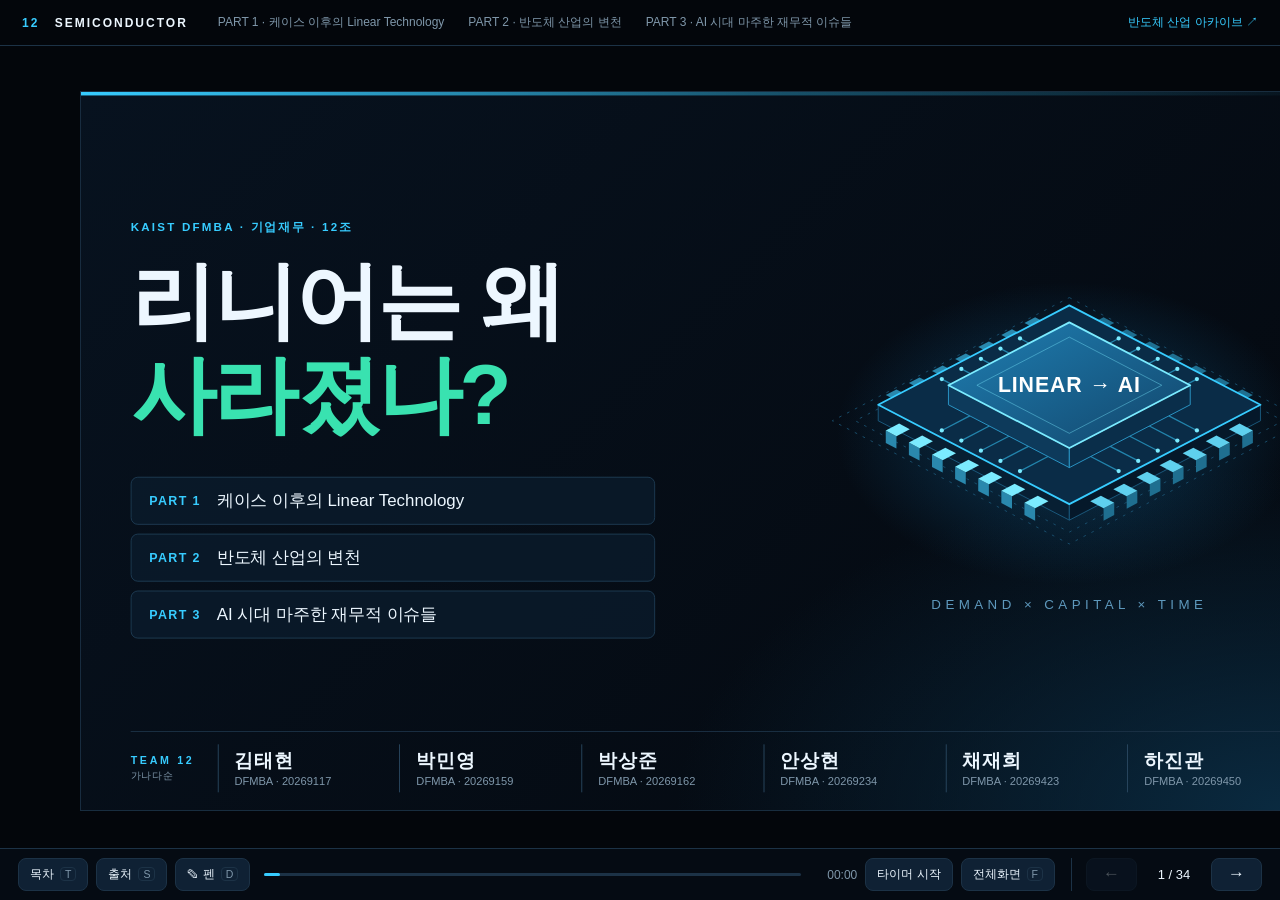
==== commit f70d0bb0: "Revise presentation deck: 34 slides, pen tool, quarterly charts, visual polish - Cover: team members" ====
--- a/index.html
+++ b/index.html
@@ -1,38 +1,917 @@
-<!doctype html><html lang="ko"><head><meta charset="utf-8"><meta name="viewport" content="width=device-width,initial-scale=1"><title>기업재무_발표자료_12조 | 리니어는 왜 사라졌나?</title><style>:root{--bg:#050a12;--panel:#0b1928;--line:#21394c;--ink:#edf7ff;--muted:#a8bbcb;--cyan:#37ccff;--green:#39e2b0;--amber:#ffb15e;--red:#ff8298}*{box-sizing:border-box}body{margin:0;background:var(--bg);color:var(--ink);font-family:'Malgun Gothic','맑은 고딕',sans-serif;word-break:keep-all}button,select,input{font:inherit}button,select{background:#102235;color:var(--ink);border:1px solid var(--line);border-radius:8px;padding:9px 15px;cursor:pointer}button:hover{background:#1b3a51}button.active,button[aria-pressed=true]{color:var(--cyan);border-color:var(--cyan)}button:focus-visible,a:focus-visible,select:focus-visible,input:focus-visible{outline:3px solid var(--amber);outline-offset:3px}button:disabled{opacity:.35;cursor:default}a{color:var(--cyan);text-decoration:none}a:hover{text-decoration:underline}.top{height:54px;display:flex;align-items:center;gap:20px;padding:0 24px;border-bottom:1px solid var(--line);font-size:12px}.brand{font-weight:800;letter-spacing:2px}.brand b{color:var(--cyan);margin-right:12px}.top nav{display:flex;gap:5px;flex:1}.top nav button{border:0;background:none;font-size:12px}.viewport{height:calc(100dvh - 110px);display:grid;place-items:center;overflow:hidden}.stage{width:1440px;height:810px;flex:none;transform-origin:center}.slide{height:810px;padding:44px 60px 25px;display:flex;flex-direction:column;position:relative;background:radial-gradient(ellipse at 90% 90%,#09293e,transparent 55%),linear-gradient(130deg,#07111e,#04080e);border:1px solid var(--line);border-top:4px solid var(--cyan)}.eyebrow{font-size:15px;letter-spacing:2px;color:var(--cyan);font-weight:700}.slide h1{font-size:42px;line-height:1.25;margin:14px 0 10px;letter-spacing:-1.5px}.sub{font-size:20px;color:var(--muted);line-height:1.5;margin:0 0 22px}.body{flex:1;min-height:0}.take{border-top:1px solid #28516a;padding:15px 0 10px;margin-top:15px;font-size:23px;font-weight:700;color:#d8f4ff}.foot{display:flex;justify-content:space-between;gap:15px;align-items:center;font-size:12px;color:#7f9bb1;min-height:25px}.foot button{font-size:12px;background:transparent;padding:3px 0;border:0;color:#8ba7bc}.control{height:56px;padding:0 24px;display:flex;gap:10px;align-items:center;border-top:1px solid var(--line)}.control button{font-size:12px;padding:7px 11px}.progress{flex:1;height:3px;background:var(--line)}.progress i{display:block;background:var(--cyan);height:100%}#position{font-size:13px;min-width:65px;text-align:center}.grid{display:grid;gap:22px;height:100%;align-content:start}.g2{grid-template-columns:1fr 1fr}.g3{grid-template-columns:repeat(3,1fr)}.g4{grid-template-columns:repeat(4,1fr)}.split{display:grid;grid-template-columns:1.7fr 1fr;gap:30px;height:100%;align-items:center}.panel{background:linear-gradient(135deg,#102338,#0a1624);border:1px solid var(--line);border-radius:13px;padding:26px}.panel h3{font-size:25px;margin:12px 0 15px;line-height:1.4}.panel p,.text p{font-size:21px;line-height:1.65;color:var(--muted);margin:12px 0}.panel .kicker{font-size:14px;letter-spacing:2px;color:var(--cyan)}.big{font-size:64px;font-weight:800;color:var(--cyan);letter-spacing:-2px}.medium{font-size:40px;font-weight:800}.green{color:var(--green)}.amber{color:var(--amber)}.red{color:var(--red)}.note{font-size:14px;color:#93afc2;line-height:1.5;margin:8px 0}.small{font-size:17px!important}.quote{font-size:36px;line-height:1.6;font-weight:700}.hero h1{font-size:85px;line-height:1.15;margin-top:25px}.hero .sub{font-size:25px;line-height:1.8}.hero{display:grid;grid-template-columns:1.35fr 1fr;align-items:center;height:100%;gap:20px}.hero .parts{display:grid;gap:12px;margin-top:40px}.hero .parts button{text-align:left;padding:15px;font-size:18px;background:transparent}.divider{display:flex;align-items:center;height:100%;gap:65px}.divider .number{font-size:220px;color:#123752;font-weight:900;letter-spacing:-20px}.divider h1{font-size:59px;max-width:900px}.divider p{font-size:26px;color:var(--muted);line-height:1.7}.pills{display:flex;gap:9px;flex-wrap:wrap;margin-bottom:14px}.pills button{font-size:16px}.chart{width:100%;height:auto;display:block}.legend{display:flex;gap:17px;flex-wrap:wrap;font-size:15px;color:var(--muted);margin-bottom:7px}.legend i{display:inline-block;width:20px;height:3px;margin-right:7px;vertical-align:middle}.chartcard{padding:16px 19px;border:1px solid var(--line);background:#0a1727;border-radius:10px;min-width:0}.chartcard h3{font-size:18px;margin:0 0 8px}.chartcard .note{font-size:12px}.timeline{display:grid;grid-template-columns:repeat(5,1fr);gap:10px}.epoch{border-top:4px solid var(--cyan);padding:15px 12px;background:#0a1c2c}.epoch strong{font-size:23px}.epoch .year{font-size:14px;color:var(--amber);margin-bottom:8px}.tlrow{display:grid;grid-template-columns:repeat(5,1fr);gap:10px;margin-top:12px}.tlrow button{text-align:left;min-height:75px;padding:10px 13px;font-size:16px;line-height:1.5}.tl-label{font-size:13px;color:var(--cyan);margin:9px 0 0}.flow{display:flex;align-items:stretch;gap:13px}.node{flex:1;text-align:center;padding:24px 12px;background:#0c2033;border:1px solid #235069;border-radius:10px}.node b{display:block;font-size:24px;margin-bottom:12px}.node span{font-size:18px;color:var(--muted);line-height:1.5}.arrow{align-self:center;color:var(--cyan);font-size:25px}.table{width:100%;border-collapse:collapse;font-size:20px}.table th{text-align:left;color:var(--cyan);font-size:16px}.table td,.table th{padding:16px 14px;border-bottom:1px solid var(--line);line-height:1.5}.table td:first-child{font-weight:700;white-space:nowrap}.table td:not(:first-child){color:var(--muted)}.badge{display:inline-block;font-size:12px;border:1px solid var(--line);border-radius:5px;padding:3px 6px;color:var(--amber)}.rankrow{display:grid;grid-template-columns:30px 200px 1fr 90px;align-items:center;gap:10px;margin:14px 0;font-size:20px}.rankbar{height:28px;background:#102a3b;border-radius:5px;overflow:hidden}.rankbar i{display:block;height:100%;background:linear-gradient(90deg,#2373a8,#37ccff);border-radius:5px;transition:width .4s}.rankrow strong{text-align:right;font-size:18px}.year-label{font-size:50px;color:var(--cyan);font-weight:800}.dashboard{display:grid;grid-template-columns:1fr 1fr;gap:12px}.dashboard .chartcard{padding:12px 18px}.dashboard svg{max-height:175px}.toolbar{display:flex;gap:12px;align-items:center;margin-bottom:14px}.toolbar label{font-size:16px}.checklist{display:grid;grid-template-columns:repeat(4,1fr);gap:10px;margin-top:18px}.checklist div{border-top:2px solid #26617c;padding:9px;font-size:15px;line-height:1.5}.photo{width:100%;height:260px;object-fit:contain;background:#06101b;border-radius:10px}.photo-caption{font-size:13px;color:var(--muted);margin-top:6px}.money{border:1px solid #21556e;border-radius:12px;padding:25px;text-align:center;min-height:130px;display:grid;align-content:center}.money strong{font-size:30px}.money span{font-size:16px;color:var(--muted)}.ring{display:grid;grid-template-columns:1fr 1fr;gap:15px}.ring .transfer{grid-column:1/-1;text-align:center;color:var(--cyan);font-size:18px}.money.warn{border-color:#986445}.ring .transfer:last-child{color:var(--amber)}.allocation{display:grid;grid-template-columns:1fr 1fr;gap:22px}.allocation .panel{padding:20px}.bar-list{display:flex;gap:12px;height:190px;align-items:end}.bar-list .bar{flex:1;text-align:center;font-size:15px}.bar-list .bar i{display:block;background:var(--cyan);margin:6px 12px;min-height:2px}.closing-grid{display:grid;grid-template-columns:repeat(5,1fr);gap:12px}.closing-grid .panel{padding:22px 17px}.closing-grid h3{font-size:24px}.closing-grid p{font-size:18px}.closing-grid .past{color:var(--amber);font-size:15px}.closing-grid .now{color:var(--cyan);font-size:15px}.closing-grid .rule{font-weight:700;color:white}dialog{color:var(--ink);background:#091727;border:1px solid #37607c;border-radius:16px;max-width:1050px;width:90vw;max-height:85vh;padding:35px;box-shadow:0 20px 100px #0009}dialog::backdrop{background:#000b}dialog h2{font-size:28px;margin:0 50px 22px 0}dialog p,dialog li{font-size:20px;line-height:1.7;color:var(--muted)}dialog .close{position:absolute;top:20px;right:20px}.toc-grid{display:grid;grid-template-columns:repeat(3,1fr);gap:12px}.toc-grid button{text-align:left;line-height:1.5}.source{padding:15px 0;border-bottom:1px solid var(--line);overflow-wrap:anywhere}.source p{font-size:15px}.source a{font-size:18px}.blackout{position:fixed;inset:0;background:#000;z-index:9999}.empty{padding:25px;background:#151f2a;border:1px dashed #53708b;font-size:20px;line-height:1.6}.sr{position:absolute;left:-9999px}@media(max-width:760px){.top{padding:0 10px;gap:8px}.top nav{display:none}.top a{margin-left:auto}.control{padding:0 8px;gap:5px}.control .optional{display:none}.control button{font-size:11px;padding:7px}.toc-grid{grid-template-columns:1fr 1fr}}@media(prefers-reduced-motion:reduce){*{transition:none!important}}@media print{.top,.control,dialog{display:none!important}.viewport{display:block;height:auto;overflow:visible}.stage{transform:none!important;height:auto;width:100%}.slide{height:190mm;width:100%;break-after:page;padding:9mm;color:#edf7ff;-webkit-print-color-adjust:exact;print-color-adjust:exact}.slide h1{font-size:30px}.sub{font-size:16px}.take{font-size:17px}.panel p{font-size:16px}.body{overflow:hidden}@page{size:A4 landscape;margin:0}}
-
-.slide[data-id="sector-ranking"] .split{height:330px;grid-template-columns:1.8fr 1fr;align-items:start}.slide[data-id="sector-ranking"] .table td,.slide[data-id="sector-ranking"] .table th{padding:8px 12px}.slide[data-id="sector-ranking"] .year-label{font-size:38px}.slide[data-id="sector-ranking"] .rankrow{font-size:18px;margin:11px 0;grid-template-columns:25px 215px 1fr 85px}.tlrow button{min-height:61px;font-size:15px}.tlrow{margin-top:7px}.tl-label{margin-top:7px}.epoch{padding:11px}.slide[data-id="era0-invention"] .photo{height:220px}.slide[data-id="era0-invention"] h3{margin:10px 0 4px}.slide[data-id="buyer-checklist"] .table td,.slide[data-id="buyer-checklist"] .table th{padding:11px 14px}.slide[data-id="industry-lessons"] .panel{padding:22px 18px}.slide[data-id="industry-lessons"] .panel h3{font-size:24px}.slide[data-id="industry-lessons"] .panel p{font-size:19px}
-</style></head><body><header class="top"><div class="brand"><b>12</b> SEMICONDUCTOR</div><nav aria-label="파트 이동"><button data-part="1">PART 1 · 케이스 이후의 Linear Technology</button><button data-part="2">PART 2 · 반도체 산업의 변천</button><button data-part="3">PART 3 · AI 시대 마주한 재무적 이슈들</button></nav><a href="기업재무_반도체산업.html" target="_blank">반도체 산업 아카이브 ↗</a></header><main class="viewport"><div class="stage" id="stage"></div></main><footer class="control"><button id="prev" aria-label="이전 장표">←</button><span id="position" aria-live="polite"></span><button id="next" aria-label="다음 장표">→</button><div class="progress"><i id="progress"></i></div><button id="toc">목차 T</button><button id="sources">출처 S</button><span id="clock" class="optional">00:00</span><button id="timer" class="optional">타이머 시작</button><button id="full">전체화면 F</button></footer><dialog id="modal" aria-labelledby="modalTitle"><button id="close" class="close" aria-label="닫기">닫기 ×</button><h2 id="modalTitle"></h2><div id="modalBody"></div></dialog><script>const SLIDES=[{"id": "cover", "part": 0, "title": "리니어는 왜 사라졌나?", "sub": "", "html": "<div class=\"hero\"><div><div class=\"eyebrow\">KAIST DFMBA · 기업재무 · 12조<\/div><h1>리니어는 왜<br><span class=\"green\">사라졌나?<\/span><\/h1><div class=\"parts\"><button data-goto=\"part1\">01 &nbsp; 케이스 이후의 Linear Technology<\/button><button data-goto=\"part2\">02 &nbsp; 반도체 산업의 변천<\/button><button data-goto=\"part3\">03 &nbsp; AI 시대 마주한 재무적 이슈들<\/button><\/div><p class=\"note\">조사 기준 2026.11.08 · 방향키 이동 / T 목차 / S 출처 / F 전체화면<\/p><\/div><svg viewBox=\"0 0 520 450\" role=\"img\" aria-label=\"반도체 칩 개념도\"><path d=\"M30 420 L210 300 L510 80\" stroke=\"#174c68\" fill=\"none\"/><path d=\"M52 420 L225 300 L510 102\" stroke=\"#174c68\" fill=\"none\"/><path d=\"M74 420 L240 300 L510 124\" stroke=\"#174c68\" fill=\"none\"/><path d=\"M96 420 L255 300 L510 146\" stroke=\"#174c68\" fill=\"none\"/><path d=\"M118 420 L270 300 L510 168\" stroke=\"#174c68\" fill=\"none\"/><path d=\"M140 420 L285 300 L510 190\" stroke=\"#174c68\" fill=\"none\"/><path d=\"M162 420 L300 300 L510 212\" stroke=\"#174c68\" fill=\"none\"/><path d=\"M184 420 L315 300 L510 234\" stroke=\"#174c68\" fill=\"none\"/><path d=\"M206 420 L330 300 L510 256\" stroke=\"#174c68\" fill=\"none\"/><path d=\"M228 420 L345 300 L510 278\" stroke=\"#174c68\" fill=\"none\"/><path d=\"M250 420 L360 300 L510 300\" stroke=\"#174c68\" fill=\"none\"/><path d=\"M272 420 L375 300 L510 322\" stroke=\"#174c68\" fill=\"none\"/><path d=\"M40 280 260 150 480 280 260 410Z\" fill=\"#08263e\" stroke=\"#37ccff\" stroke-width=\"3\"/><path d=\"M120 230 260 150 400 230 260 310Z\" fill=\"#12456a\" stroke=\"#37ccff\" stroke-width=\"3\"/><path d=\"M150 170 260 105 370 170 260 235Z\" fill=\"#1b6e9c\" stroke=\"#7bebff\" stroke-width=\"3\"/><text x=\"260\" y=\"180\" fill=\"white\" text-anchor=\"middle\" font-size=\"29\" font-weight=\"bold\">LINEAR → AI<\/text><text x=\"260\" y=\"445\" fill=\"#5e99bd\" text-anchor=\"middle\" font-size=\"16\" letter-spacing=\"5\">DEMAND × CAPITAL × TIME<\/text><\/svg><\/div>", "take": "", "sources": [], "kind": "cover", "method": ""}, {"id": "part1", "part": 1, "title": "케이스 이후의<br>Linear Technology", "sub": "", "html": "<div class=\"divider\"><div class=\"number\">01<\/div><div><div class=\"eyebrow\">PART 1<\/div><h1>케이스 이후의<br>Linear Technology<\/h1><p>2003년의 질문은 “현금을 어떻게 나눌까”였다.<br>2016년의 질문은 “어디에서 더 큰 가치를 만들까”가 됐다.<\/p><\/div><\/div>", "take": "", "sources": [], "kind": "divider", "method": ""}, {"id": "linear-cash", "part": 1, "title": "배당은 성장했고, 매출은 멈췄다", "sub": "FY2003–2016 · 성숙한 현금창출 기업의 모습", "html": "<div class=\"split\"><div><div class=\"pills\" id=\"linearToggle\"><button class=\"active\" data-linear=\"linear\">매출 × 주당배당<\/button><button data-linear=\"linearGrowth\">매출 성장률<\/button><\/div><div id=\"linearChart\"><\/div><p class=\"note\">회계연도. 배당은 연간 합계, 주가 수익률과 다름. 2011→16 매출 CAGR 직접 계산.<\/p><\/div><div class=\"text\"><div class=\"big amber\">−0.8%<\/div><p>2011–2016 매출 연평균 성장<\/p><div class=\"medium green\">$0.21 → $1.24<\/div><p>2003–2016 주당배당<br>2016 영업이익률 <b>44.5%<\/b><\/p><\/div><\/div>", "take": "회사는 잘 벌고 있었다. 성장의 다음 축이 약해졌을 뿐이다.", "sources": ["linear_10k_2016", "linear_10k_2007"], "kind": "", "method": ""}, {"id": "linear-peers", "part": 1, "title": "성장 둔화는 공통이었다. 대응은 달랐다", "sub": "매출 성장률 비교 · 기업별 회계연도 / 인수 효과 포함", "html": "<div class=\"split\"><div><div data-chart=\"peers\" data-height=\"325\"><\/div><p class=\"note\">FY11–16 CAGR: Linear −0.8% / TI −0.5% / ADI +2.7% / Maxim −2.4%<br>ADI에는 Hittite 인수(2014) 효과 포함. 유기적 성장률 비교는 아님.<\/p><\/div><div><table class=\"table\"><tr><th>회사<\/th><th>성장의 방식<\/th><\/tr><tr><td>Linear<\/td><td>고성능 아날로그 집중<\/td><\/tr><tr><td>TI<\/td><td>제품군·제조 규모 확대<\/td><\/tr><tr><td>ADI<\/td><td>Hittite → Linear → Maxim<\/td><\/tr><tr><td>Maxim<\/td><td>혼합신호·전력관리 집중<\/td><\/tr><\/table><\/div><\/div>", "take": "배당 정책만으로 인수 여부를 설명할 수 없다.", "sources": ["linear_10k_2016", "peer_TI", "peer_ADI", "peer_Maxim", "linear_deal"], "kind": "", "method": ""}, {"id": "linear-returns", "part": 1, "title": "주주에게 실패한 기업은 아니었다", "sub": "배당을 재투자한 5년 총주주수익 · 인수 발표 전 기간", "html": "<div class=\"split\"><div><div data-chart=\"linearTSR\" data-height=\"330\"><\/div><p class=\"note\">2011.07.03 = 100 → 2016.07.03. SEC 공시 그래프 판독 근사치.<br>주가만의 상승률이 아닌 배당 재투자 총수익. SOX는 필라델피아 반도체 지수.<\/p><\/div><div class=\"text\"><div class=\"big green\">약 +60%<\/div><p>Linear 5년 누적 총주주수익<\/p><p>현금창출과 환원은 주주가치를 만들었다.<br>다만 산업 성장의 중심과는 거리가 있었다.<\/p><\/div><\/div>", "take": "좋은 주주환원과 독립기업의 장기 생존은 같은 질문이 아니다.", "sources": ["linear_tsr_original"], "kind": "", "method": "원본 주가수익 그래프를 판독한 근사치. 배당 인상이 주가 상승을 유발했다는 인과관계는 입증하지 않음."}, {"id": "linear-deal", "part": 1, "title": "독자 성장의 가치 vs 지금의 프리미엄", "sub": "2015–2017 · 처음부터 매각을 선택한 것은 아니었다", "html": "<div class=\"flow\"><div class=\"node\"><b>2015.08<\/b><span>ADI 약 $51.50 제안<br>9월 이사회 거절<\/span><\/div><span class=\"arrow\">→<\/span><div class=\"node\"><b>2016.04–06<\/b><span>$58 → $60 협상<br>대안·독자경영 비교<\/span><\/div><span class=\"arrow\">→<\/span><div class=\"node\"><b>2016.07.26<\/b><span>약 $14.8bn 계약<br>직전 종가 대비 약 24%<\/span><\/div><span class=\"arrow\">→<\/span><div class=\"node\"><b>2017.03.10<\/b><span>인수 완료<br>독립 상장회사 종료<\/span><\/div><\/div><div class=\"grid g2\" style=\"height:auto;margin-top:28px\"><article class=\"panel\"><div class=\"kicker\">독자 경영<\/div><h3>미래 현금흐름의 현재가치<\/h3><p>높은 수익성 유지 가능성<br>성장 정체·실행 위험은 주주가 부담<\/p><\/article><article class=\"panel\"><div class=\"kicker\">현금 + 주식<\/div><h3>주당 $46 + ADI 0.2321주<\/h3><p>현금 프리미엄 확보 + 통합기업 상승 여지<br>주식 부분의 가격·종결 위험은 남음<\/p><\/article><\/div>", "take": "인수는 실패의 증거가 아니라, 주주가치 실현 방식의 선택이었다.", "sources": ["linear_defm14a", "linear_deal", "linear_close"], "kind": "", "method": ""}, {"id": "linear-context", "part": 1, "title": "왜 팔렸나: 세 가지 시대 배경", "sub": "고수익 기업도 산업 구조의 변화에서는 자유롭지 않다", "html": "<div class=\"grid g3\"><article class=\"panel\"><div class=\"kicker\">01 · 수요<\/div><h3>고객은 통합 솔루션을 원했다<\/h3><p>개별 고성능 칩 → 신호처리·전력관리·연결을 묶은 제안<\/p><\/article><article class=\"panel\"><div class=\"kicker\">02 · 자본<\/div><h3>초저금리가 M&A를 뒷받침했다<\/h3><p>인수자의 차입 조달 여건 개선<br>현금창출 자산의 가치 상승<\/p><\/article><article class=\"panel\"><div class=\"kicker\">03 · 규모<\/div><h3>포트폴리오의 폭이 중요해졌다<\/h3><p>제품·고객·판매망 결합<br>ADI는 TI에 이은 아날로그 2위<br><span class=\"note\">2025 GMI 시장조사 추정<\/span><\/p><\/article><\/div>", "take": "리니어의 기술은 ADI 안에 남았다. 사라진 것은 독립 상장회사다.", "sources": ["linear_finance", "linear_deal", "fed_history", "analog_rank2025"], "kind": "", "method": ""}, {"id": "sector-ranking", "part": 1, "title": "산업이 바뀌면, 1위도 바뀌는가?", "sub": "11개 섹터 · 확인 가능한 역사적 매출 순위 탐색", "html": "<div class=\"toolbar\"><label for=\"sectorSelect\">산업<\/label><select id=\"sectorSelect\"><\/select><button id=\"sectorPlay\">▶ 순위 변화<\/button><button id=\"sectorMethod\">범위·출처<\/button><\/div><div class=\"pills\" id=\"sectorYears\"><\/div><div class=\"split\"><div><div class=\"year-label\" id=\"sectorYear\"><\/div><div id=\"rankRows\"><\/div><p class=\"note\">단위: $bn · 매출 상위 5개, 시가총액 순위 아님<\/p><\/div><div id=\"sectorHistory\"><\/div><\/div><p class=\"note\" id=\"sectorScope\"><\/p>", "take": "순위의 지속성과 교체 속도를 함께 본다. 현재 생존기업만으로 과거를 재구성하지 않는다.", "sources": [], "kind": "", "method": "Fortune Global 500 공식 아카이브의 관측 가능한 기업을 11개 섹터로 재분류. 1990과 누락 기업은 보간하지 않음."}, {"id": "life-cycle", "part": 1, "title": "성숙기는 종착점이 아니라 선택의 시점", "sub": "기업 생애주기 · 설명용 개념도, 실제 기업 추정 곡선 아님", "html": "<svg viewBox=\"0 0 1250 390\" class=\"chart\" role=\"img\" aria-label=\"기업 생애주기 및 성숙기 재투자를 통한 재성장 개념도\"><path d=\"M60 330H1200M60 330V20\" stroke=\"#5a7890\" fill=\"none\"/><path d=\"M80 315 C190 315 220 300 270 270 S420 70 610 70 S860 70 940 140 S1100 270 1180 290\" fill=\"none\" stroke=\"#37ccff\" stroke-width=\"6\"/><g id=\"renewal\" style=\"opacity:1\"><path d=\"M680 72 C800 70 820 45 900 30 S1090 20 1180 20\" fill=\"none\" stroke=\"#39e2b0\" stroke-width=\"6\" stroke-dasharray=\"10 7\"/><text x=\"830\" y=\"105\" fill=\"#39e2b0\" font-size=\"24\">R&amp;D · 재투자 → 재성장<\/text><\/g><text x=\"680\" y=\"160\" fill=\"#ffb15e\" font-size=\"22\">성숙기의 자본배분<\/text><text x=\"130\" y=\"370\" text-anchor=\"middle\" fill=\"#d3e8f5\" font-size=\"22\">스타트업<\/text><text x=\"320\" y=\"370\" text-anchor=\"middle\" fill=\"#d3e8f5\" font-size=\"22\">유년기<\/text><text x=\"520\" y=\"370\" text-anchor=\"middle\" fill=\"#d3e8f5\" font-size=\"22\">성장기<\/text><text x=\"770\" y=\"370\" text-anchor=\"middle\" fill=\"#d3e8f5\" font-size=\"22\">성숙기<\/text><text x=\"1080\" y=\"370\" text-anchor=\"middle\" fill=\"#d3e8f5\" font-size=\"22\">쇠락<\/text><text x=\"80\" y=\"25\" fill=\"#89a7bc\" font-size=\"15\">사업 규모 / 현금창출력 (개념)<\/text><\/svg><div class=\"toolbar\"><button id=\"lifeToggle\" aria-pressed=\"true\">재투자 경로 켜기 / 끄기<\/button><p class=\"note\">성숙기의 현금 → 배당·자사주 / R&amp;D·CAPEX / M&amp;A · 재성장은 보장되지 않음<\/p><\/div>", "take": "순간의 재무 최적화와 장기 산업 변화에 대한 판단이 함께 필요하다.", "sources": [], "kind": "", "method": ""}, {"id": "part2", "part": 2, "title": "반도체 산업의 변천", "sub": "", "html": "<div class=\"divider\"><div class=\"number\">02<\/div><div><div class=\"eyebrow\">PART 2<\/div><h1>반도체 산업의 변천<\/h1><p>기술 목록보다 수요의 이동을 본다.<br>누가 투자를 감당했고, 누가 불황을 버텼는가.<\/p><\/div><\/div>", "take": "", "sources": [], "kind": "divider", "method": ""}, {"id": "industry-map", "part": 2, "title": "수요 · 거시환경 · 사건을 한 시간축에", "sub": "레이어를 선택하고, 각 항목을 눌러 세부 흐름 확인", "html": "<div class=\"pills\"><label><input type=\"checkbox\" data-layer=\"demand\" checked> 수요<\/label><label><input type=\"checkbox\" data-layer=\"macro\" checked> 거시환경<\/label><label><input type=\"checkbox\" data-layer=\"events\" checked> 주요 사건<\/label><label><input type=\"checkbox\" data-layer=\"leaders\" checked> 기업<\/label><\/div><div id=\"timeline\"><\/div>", "take": "시대 구분은 수요 중심의 분석 틀이다. 실제 전환은 서로 겹친다.", "sources": ["chm", "ranking_history", "tsmc_foundry", "fed_history", "wsts_q2_2026"], "kind": "", "method": ""}, {"id": "era0-invention", "part": 2, "title": "태동기: 먼저 위험을 떠안은 고객은 국가였다", "sub": "1947–1970s · 발명에서 양산으로", "html": "<div class=\"grid g3\"><div><img class=\"photo\" src=\"[data-uri]\" alt=\"초기 트랜지스터\"><div class=\"photo-caption\">Windell Oskay · CC BY 2.0<\/div><h3>1947 · 트랜지스터<\/h3><p class=\"note\">작은 반도체로 전류를 증폭·전환<\/p><\/div><div><img class=\"photo\" src=\"[data-uri]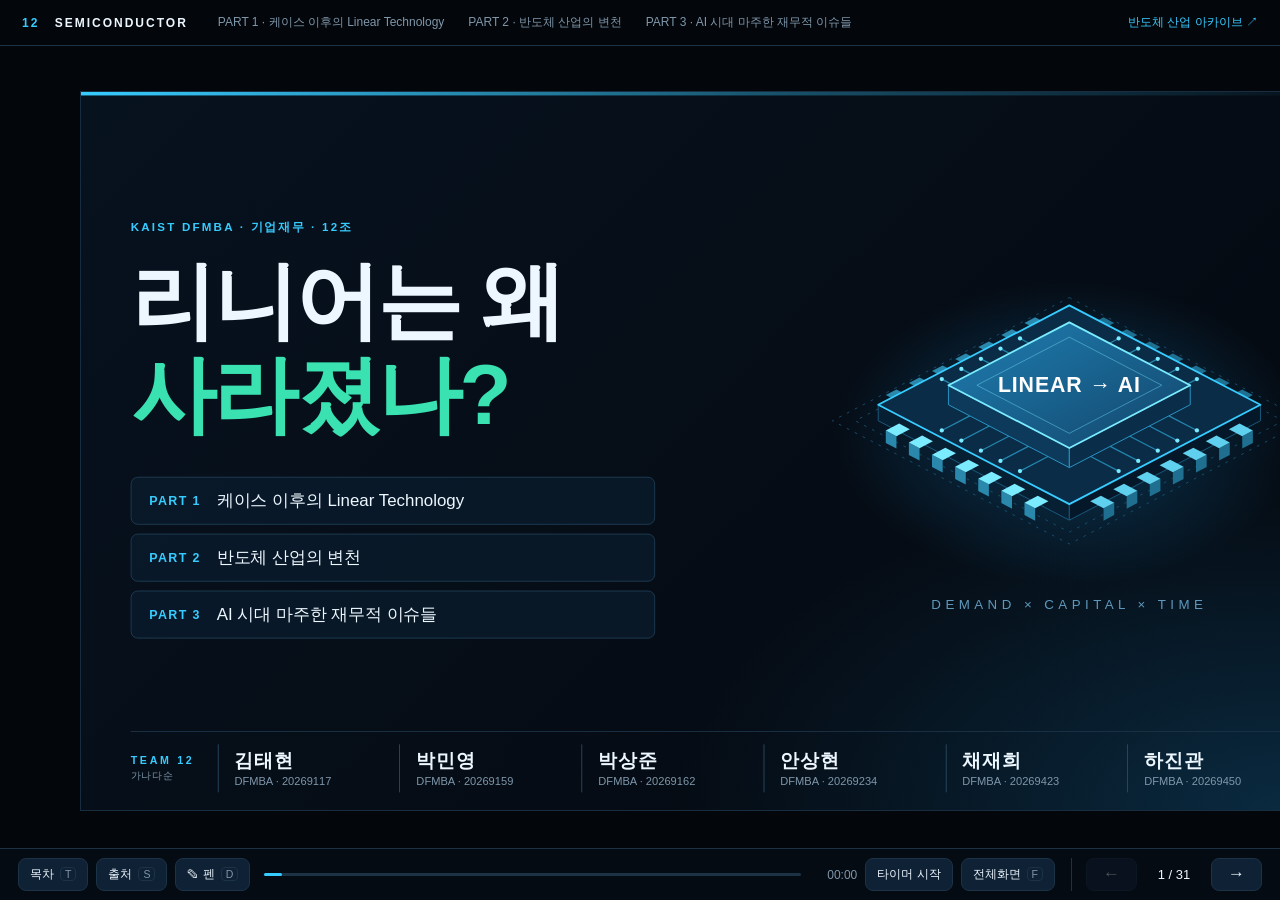
==== commit 83d28c32: "Revise presentation deck to 31 slides: Top-10 sector bump chart, quarterly dashboard, merged slides " ====
--- a/index.html
+++ b/index.html
@@ -65,9 +65,7 @@
 .take::before{content:"";width:5px;border-radius:3px;background:var(--acc);flex:none}
 .take p{font-size:22px;font-weight:700;line-height:1.35;color:#eaf8ff}
 .take p small{font-size:16px;font-weight:500;color:var(--ink2)}
-.foot{display:flex;justify-content:space-between;align-items:center;height:20px;margin-top:6px;font-size:11px;color:var(--ink3)}
-.foot button{font-size:11px;background:transparent;padding:2px 0;border:0;color:var(--ink3)}
-.foot button:hover{color:var(--cyan);background:transparent}
+.foot{display:flex;justify-content:flex-end;align-items:center;height:20px;margin-top:6px;font-size:11px;color:var(--ink3)}
 
 /* ── 표지 · 간지 ── */
 .cover .body{margin:0;display:grid;grid-template-columns:1.22fr 1fr;grid-template-rows:1fr auto;column-gap:30px}
@@ -238,19 +236,34 @@
 .ctx .viz{margin:2px 0 10px}
 .ctx .viz svg{display:block}
 /* sector-ranking */
-.sector{display:grid;grid-template-columns:160px 1fr;gap:26px;height:100%}
-.sector-nav{display:flex;flex-direction:column;gap:5px}
-#sectorPills{display:flex;flex-direction:column;gap:5px}
-#sectorPills button{font-size:15px;padding:6px 14px;text-align:left;border-radius:8px;background:transparent;border-color:transparent;color:var(--ink2)}
+.sector{display:grid;grid-template-columns:150px 1fr;gap:22px;height:100%}
+.sector-nav{display:flex;flex-direction:column;gap:4px}
+.sector-h{display:flex;justify-content:space-between;font-size:11.5px;letter-spacing:1px;color:var(--ink3);font-weight:700;padding:0 10px 5px;border-bottom:1px solid var(--line)}
+#sectorPills{display:flex;flex-direction:column;gap:3px}
+#sectorPills button{display:flex;justify-content:space-between;align-items:baseline;font-size:15px;padding:5px 10px;text-align:left;border-radius:8px;background:transparent;border-color:transparent;color:var(--ink2)}
+#sectorPills button em{font-style:normal;font-size:15px;font-weight:800;color:var(--ink)}
+#sectorPills button em small{font-size:11px;font-weight:400;color:var(--ink3);margin-left:1px}
 #sectorPills button:hover{background:#10263a}
 #sectorPills button.active{background:#10283f;border-color:var(--cyan);color:var(--ink);font-weight:700}
-#sectorPlay{margin-top:6px;font-size:13px}
-#sectorStat{display:flex;gap:26px;align-items:center;margin-top:10px;padding-top:12px;border-top:1px solid var(--line)}
+#sectorPlay{margin-top:8px;font-size:13px}
+.sector-hint{font-size:11.5px;line-height:1.5;color:var(--ink3);margin-top:8px;padding:0 2px}
+#bump svg{display:block}
+#bump .lk,#bump .cell{transition:opacity .15s}
+#bump svg.trace .cell,#bump svg.trace .lk{opacity:.22}
+#bump svg.trace .cell.on{opacity:1}
+#bump svg.trace .lk.on{opacity:1;stroke-width:3px}
+#bump svg.trace .lk.on:not(.tone){stroke:var(--ink2)}
+#bump svg.trace .cell.on:not(.tone) rect{stroke:var(--ink2)}
+#bump [data-tip]{cursor:default}
+#sectorStat{display:flex;gap:24px;align-items:center;margin-top:8px;padding-top:9px;border-top:1px solid var(--line)}
+.sstat{min-width:0}
+.sstat.wide{flex:1}
 .sstat .k{display:block;font-size:12.5px;color:var(--ink3);letter-spacing:.5px}
-.sstat b{font-size:21px;letter-spacing:-.3px}
+.sstat b{display:block;font-size:20px;letter-spacing:-.3px;white-space:nowrap;overflow:hidden}
 .sstat b i{font-style:normal;color:var(--ink3);font-weight:400;margin:0 2px}
 .sstat b small{font-size:14px;color:var(--ink2);font-weight:500}
-.bump-legend{margin:0 0 0 auto;height:auto}
+.bump-legend{flex-direction:column;align-items:flex-start;gap:2px;height:auto;margin:0;font-size:12px;flex-wrap:nowrap}
+#sectorScope{white-space:nowrap;overflow:hidden;text-overflow:ellipsis;margin-top:6px}
 /* life-cycle */
 #renewal{transition:opacity .3s}#renewal.off{opacity:.07}
 .toolbar{display:flex;gap:14px;align-items:center}
@@ -261,7 +274,8 @@
 #timeline .lane{transition:opacity .25s}
 #timeline .lane.off{opacity:.07}
 #timeline .era{cursor:pointer}
-#timeline .era:hover rect,#timeline .era:focus-visible rect{fill:#1b5175;stroke:var(--green)}
+#timeline .era path{transition:fill .15s}
+#timeline .era:hover path,#timeline .era:focus-visible path{fill:#2a86b3}
 #timeline [data-tip]{cursor:default}
 .era-k{font-size:19px;color:var(--ink)}
 /* photos */
@@ -283,11 +297,6 @@
 .rankbar{height:16px;background:#0f2233;border-radius:0 4px 4px 0;overflow:hidden}
 .rankbar i{display:block;height:100%;border-radius:0 4px 4px 0}
 .rankrow strong{text-align:right;font-size:16px;color:var(--ink);font-variant-numeric:tabular-nums}
-.vtl{position:relative;margin-top:6px;padding-left:22px;display:grid;gap:9px}
-.vtl::before{content:"";position:absolute;left:5px;top:6px;bottom:6px;width:2px;background:var(--line2)}
-.vtl div{position:relative;font-size:16.5px;color:var(--ink2);line-height:1.4}
-.vtl div::before{content:"";position:absolute;left:-22px;top:6px;width:12px;height:12px;border-radius:50%;background:var(--surf);border:2px solid var(--acc)}
-.vtl b{color:var(--ink);font-variant-numeric:tabular-nums;margin-right:8px}
 /* dashboard */
 .dash-top{display:flex;gap:14px;align-items:center;margin-bottom:10px}
 .dash-top label{font-size:15px;color:var(--ink2)}
@@ -403,21 +412,9 @@
 .step span b{display:inline;font-size:inherit;color:var(--ink)}
 /* 사진 띠: 사이 화살표 */
 .strip .frame:not(:last-child)::after{content:"›";position:absolute;right:-9px;top:calc(var(--ph,150px)/2 - 13px);font-size:20px;line-height:1;color:var(--ink3)}
-.inv-bottom{display:grid;grid-template-columns:300px 1fr;gap:26px;margin-top:14px;align-items:stretch}
-.frame.wide h3{font-size:15px;margin:6px 0 0}
-/* 점검표: 세 가지 힘 × 일곱 지표 */
-.cklist{display:grid;grid-template-rows:repeat(3,1fr);gap:14px;height:100%}
-.ckrow{display:grid;grid-template-columns:292px 1fr;gap:16px;min-height:0}
-.ckhead{display:flex;flex-direction:column;justify-content:center;padding:0 22px;border-left:5px solid var(--acc);border-radius:0 12px 12px 0;background:linear-gradient(90deg,color-mix(in srgb,var(--acc) 13%,transparent),transparent)}
-.ckhead b{font-size:27px;letter-spacing:-.5px}
-.ckhead span{font-size:16.5px;color:var(--ink2);margin-top:6px;line-height:1.45}
-.ckitems{display:grid;grid-auto-flow:column;grid-auto-columns:1fr;gap:14px;min-height:0}
-.ck{display:grid;grid-template-columns:46px 1fr;column-gap:8px;align-items:center;border:1px solid var(--line);border-radius:12px;padding:12px 20px;background:linear-gradient(140deg,#0f2337,#0a1725);min-width:0}
-.ck .n{font-size:38px;font-weight:900;color:var(--acc);line-height:1}
-.ck strong{display:block;font-size:23px;letter-spacing:-.3px}
-.ck div>span{display:block;font-size:16.5px;color:var(--ink2);line-height:1.45;margin-top:3px}
-.ck em{display:block;font-style:normal;font-size:16.5px;font-weight:700;color:var(--ink);margin-top:5px}
-.ck em::before{content:"→ ";color:var(--acc)}
+.strip.sm .frame h3{font-size:15.5px;margin:6px 0 1px}
+.strip.sm .frame p{font-size:12px;line-height:1.4}
+.text .tags{margin:10px 0 6px}
 .panel .pfoot{margin-top:auto;padding-top:12px;border-top:1px solid var(--line);font-size:15.5px;line-height:1.5;color:var(--ink);font-weight:700}
 .panel .pfoot.lg{font-size:18px}
 .panel .lead{font-size:15px;color:var(--ink3);margin:-4px 0 6px}
@@ -446,19 +443,35 @@
 .insight{border-left:3px solid var(--acc);padding:6px 0 6px 14px;font-size:16px;line-height:1.5;color:var(--ink2)}
 .insight b{color:var(--ink)}
 .insight small{display:block;font-size:12.5px;color:var(--ink3);margin-top:3px}
-/* 삼성 연표 옆 사진 · 일본 순위 막대 */
-.sidepic{display:grid;grid-template-columns:1fr 190px;gap:20px;align-items:start}
-.frame h3:empty{display:none}
-.hb.tall{gap:14px}
-.hb.tall .hb-row .hb-track{height:20px}
-.vtl.lg{margin-top:20px;gap:17px}
-.vtl.lg div{font-size:20px}
-.vtl.lg div::before{top:8px}
-.vtl div.hi{color:var(--ink);font-weight:700}
-.vtl div.hi::before{background:var(--acc)}
-.pquote{margin-top:auto;padding-top:14px;border-top:1px solid var(--line)}
-.pquote span{display:block;font-size:16.5px;color:var(--ink2);line-height:1.5}
-.pquote b{display:block;font-size:28px;letter-spacing:-.6px;line-height:1.4}
+/* 거시환경의 차이(원인) → 1990 순위(결과) */
+.split.linked.to{gap:52px}
+.linked.to::after{content:"→"}
+.col.macro{gap:13px}
+.col.macro .note{margin-top:0}
+.mside{border:1px solid var(--line);border-left:5px solid;border-radius:10px;padding:13px 22px 14px;background:#0b1a2b}
+.mside-h{display:flex;align-items:baseline;gap:12px}
+.mside-h em{font-style:normal;font-size:14px;color:var(--ink3);letter-spacing:1.5px;font-weight:700}
+.mside-h b{font-size:25px;letter-spacing:-.4px}
+.mside-n{display:flex;gap:38px;margin:7px 0 8px}
+.mside-n b{display:block;font-size:52px;font-weight:900;letter-spacing:-2px;line-height:1.08}
+.mside-n span{display:block;font-size:13.5px;color:var(--ink3)}
+.mside p{font-size:18px;line-height:1.5;color:var(--ink2)}
+.mside p b{color:var(--ink)}
+.mside p small{display:block;font-size:13px;color:var(--ink3)}
+.mgap{display:flex;align-items:center;gap:12px;font-size:14px;color:var(--ink2)}
+.mgap::before,.mgap::after{content:"";flex:1;height:1px;background:var(--line2)}
+.mgap b{font-size:22px;color:var(--amber);letter-spacing:-.3px}
+.segbar{display:flex;gap:2px;height:28px;margin:0 0 6px}
+.segbar i{display:flex;align-items:center;justify-content:center;gap:8px;border-radius:4px;font-style:normal;font-size:14px;color:#06101b;font-weight:700;white-space:nowrap;min-width:0}
+.segbar i b{font-weight:800}
+.segcap{display:flex;align-items:center;gap:16px;font-size:12.5px;color:var(--ink3);margin-bottom:12px}
+.hb.c10{gap:11px}
+.hb.c10 .hb-row{font-size:17px}
+.hb.c10 .hb-row .hb-track{height:18px}
+.band.aside{padding:9px 18px;gap:16px}
+.band.aside em{min-width:0}
+.band.aside span{font-size:15px}
+.band.aside span b{font-size:inherit;color:var(--ink)}
 /* 빅테크 현금 */
 .g3b{display:grid;grid-template-columns:1.25fr .95fr 1fr;gap:18px;height:100%}
 .capex-hero{font-size:48px;font-weight:900;letter-spacing:-1.5px;line-height:1.1;margin:10px 0 2px;font-variant-numeric:tabular-nums;white-space:nowrap}
@@ -472,24 +485,37 @@
 .gr .hb-track.rng{display:flex}
 .gr .hb-track.rng i{border-radius:0}
 .gr .hb-track.rng i+i{opacity:.45;border-radius:0 4px 4px 0}
-/* 미·일 ↔ 미·중 */
-.analogy{display:grid;grid-template-columns:1fr auto 1fr;gap:14px;align-items:stretch}
-.analogy>i{align-self:center;font-style:normal;font-size:30px;color:var(--ink3)}
-.pair{border:1px solid var(--line);border-radius:14px;padding:14px 20px 16px;background:#0b1a2b}
+/* 금리 재상승 + 미·일 ↔ 미·중 */
+.split.s42{grid-template-columns:.74fr 1fr}
+.rate-sub{font-size:17px;color:var(--ink2);margin:2px 0 8px}
+.rate-sub b{color:var(--ink)}
+.rate-sub small{font-size:13px;color:var(--ink3)}
+.chase{gap:10px}
+.chase h2{font-size:27px;margin:4px 0 0;letter-spacing:-.5px}
+.analogy{display:grid;grid-template-columns:1fr;gap:4px}
+.analogy>i{justify-self:center;font-style:normal;font-size:18px;line-height:1;color:var(--ink3)}
+.pair{display:grid;grid-template-columns:190px 1fr;gap:14px;align-items:center;border:1px solid var(--line);border-radius:12px;padding:9px 14px;background:#0b1a2b}
 .pair.now{border-color:color-mix(in srgb,var(--acc) 60%,transparent)}
-.pair-h{display:flex;align-items:baseline;gap:14px;margin-bottom:10px}
-.pair-h .yr{font-size:32px;font-weight:900;color:var(--acc);letter-spacing:-1px;line-height:1.2}
-.pair-h b{font-size:24px}
-.pair-b{display:grid;grid-template-columns:1fr auto 1fr;gap:12px;align-items:stretch}
-.side{border:1px solid var(--line);border-left:5px solid;border-radius:8px;padding:9px 16px;background:#0c2033}
-.side em{display:block;font-style:normal;font-size:13.5px;color:var(--ink3);letter-spacing:1px}
-.side b{display:block;font-size:21px}
-.vsx{align-self:center;font-size:14px;color:var(--ink3)}
+.pair-h{display:flex;align-items:baseline;gap:10px}
+.pair-h .yr{font-size:25px;font-weight:900;color:var(--acc);letter-spacing:-1px;line-height:1.2}
+.pair-h b{font-size:17.5px;white-space:nowrap}
+.pair-b{display:grid;grid-template-columns:1fr auto 1fr;gap:10px;align-items:stretch}
+.side{display:flex;align-items:baseline;gap:10px;border:1px solid var(--line);border-left:5px solid;border-radius:8px;padding:8px 13px;background:#0c2033;min-width:0}
+.side em{font-style:normal;font-size:13px;color:var(--ink3);letter-spacing:1px;white-space:nowrap}
+.side b{font-size:18px;white-space:nowrap}
+.vsx{align-self:center;font-size:13px;color:var(--ink3)}
 .plist{display:grid;gap:8px;margin-top:2px}
 .plist>div{border:1px solid var(--line);border-radius:9px;padding:10px 16px;background:#0c2033;font-size:18.5px;line-height:1.45;color:var(--ink)}
-.plist>i{font-style:normal;text-align:center;color:var(--acc);font-size:20px;line-height:.8;font-weight:700}
-.plist>div.res{border-color:color-mix(in srgb,var(--acc) 70%,transparent);background:color-mix(in srgb,var(--acc) 14%,#0c2033);font-size:21px;font-weight:700;text-align:center}
-.plist .res b{color:var(--acc)}
+.chase .panel.sm{padding:12px 16px 11px}
+.chase .panel.sm h3{font-size:19.5px;margin:5px 0 8px}
+.chase .plist{gap:6px}
+.chase .plist>div{font-size:15.5px;padding:5px 12px}
+.chase .panel .pfoot{font-size:15.5px;padding-top:8px}
+.verdict{display:flex;align-items:center;gap:16px;border:1px solid color-mix(in srgb,var(--acc) 70%,transparent);background:color-mix(in srgb,var(--acc) 12%,#0c2033);border-radius:12px;padding:11px 18px}
+.verdict em{font-style:normal;font-size:13px;color:var(--acc);letter-spacing:2px;font-weight:700;white-space:nowrap}
+.verdict b{font-size:22px;letter-spacing:-.4px;white-space:nowrap}
+.verdict span{font-size:15.5px;color:var(--ink2);line-height:1.45}
+.verdict span b{font-size:inherit;color:var(--ink);white-space:normal}
 /* 나비 비교표 */
 .bfly{display:grid;grid-template-columns:1fr 172px 1fr;column-gap:0;align-content:start}
 .bfly .bh{padding:0 6px 12px;border-bottom:3px solid var(--line2)}
@@ -599,13 +625,13 @@
   .stage{transform:none!important;height:auto;width:1440px}
   .slide{break-after:page;break-inside:avoid;border:0;-webkit-print-color-adjust:exact;print-color-adjust:exact}
 }
-</style></head><body><header class="top"><div class="brand"><b>12</b> SEMICONDUCTOR</div><nav aria-label="파트 이동"><button data-part="1">PART 1 · 케이스 이후의 Linear Technology</button><button data-part="2">PART 2 · 반도체 산업의 변천</button><button data-part="3">PART 3 · AI 시대 마주한 재무적 이슈들</button></nav><a href="기업재무_반도체산업.html" target="_blank">반도체 산업 아카이브 ↗</a></header><main class="viewport"><div class="stage" id="stage"><div id="slideHost"></div><svg id="ink" viewBox="0 0 1440 810" aria-hidden="true"></svg><div id="tip" class="tip" hidden></div></div></main><footer class="control"><button id="toc">목차<kbd>T</kbd></button><button id="sources">출처<kbd>S</kbd></button><button id="pen" aria-pressed="false" title="화면에 선을 그어 강조합니다. 장표를 넘기면 지워지고 저장되지 않습니다.">✎ 펜<kbd>D</kbd></button><span class="pentools" id="penTools" hidden><button class="sw" data-ink-color="#ffd84d" style="background:#ffd84d" aria-label="노랑" title="노랑"></button><button class="sw" data-ink-color="#ff5d6c" style="background:#ff5d6c" aria-label="빨강" title="빨강"></button><button class="sw" data-ink-color="#37ccff" style="background:#37ccff" aria-label="하늘" title="하늘"></button><button class="sw" data-ink-color="#ffffff" style="background:#ffffff" aria-label="흰색" title="흰색"></button><button data-ink-tool="pen">선</button><button data-ink-tool="hl">형광펜</button><button id="inkUndo">되돌리기<kbd>Z</kbd></button><button id="inkClear">모두 지우기<kbd>X</kbd></button></span><div class="progress"><i id="progress"></i></div><span id="clock" class="optional">00:00</span><button id="timer" class="optional">타이머 시작</button><button id="full">전체화면<kbd>F</kbd></button><div class="navgroup"><button id="prev" aria-label="이전 장표">←</button><span id="position" aria-live="polite"></span><button id="next" aria-label="다음 장표">→</button></div></footer><dialog id="modal" aria-labelledby="modalTitle"><button id="close" class="close" aria-label="닫기">닫기 ×</button><h2 id="modalTitle"></h2><div id="modalBody"></div></dialog><script>const SLIDES=[{"id": "cover", "part": 0, "title": "리니어는 왜 사라졌나?", "sub": "", "html": "<div class=\"cover-main\"><div class=\"eyebrow\">KAIST DFMBA · 기업재무 · 12조<\/div><h1>리니어는 왜<br><span class=\"green\">사라졌나?<\/span><\/h1><div class=\"parts\"><button data-goto=\"part1\"><b>PART 1<\/b>케이스 이후의 Linear Technology<\/button><button data-goto=\"part2\"><b>PART 2<\/b>반도체 산업의 변천<\/button><button data-goto=\"part3\"><b>PART 3<\/b>AI 시대 마주한 재무적 이슈들<\/button><\/div><\/div><div class=\"cover-art\"><svg viewBox=\"0 0 540 430\" role=\"img\" aria-label=\"반도체 칩 개념도\"><defs><radialGradient id=\"cvGlow\"><stop offset=\"0\" stop-color=\"#1479b8\" stop-opacity=\".42\"/><stop offset=\"1\" stop-color=\"#1479b8\" stop-opacity=\"0\"/><\/radialGradient><linearGradient id=\"cvDie\" x1=\"0\" y1=\"0\" x2=\"1\" y2=\"1\"><stop offset=\"0\" stop-color=\"#1f7fb3\"/><stop offset=\"1\" stop-color=\"#12456a\"/><\/linearGradient><\/defs><ellipse cx=\"270\" cy=\"222\" rx=\"262\" ry=\"170\" fill=\"url(#cvGlow)\"/><polygon points=\"270.0,82.8 510.8,208.0 270.0,333.2 29.2,208.0\" fill=\"none\" stroke=\"#1a5373\" stroke-width=\"1\" stroke-linejoin=\"round\" stroke-dasharray=\"3 7\"/><polygon points=\"270.0,69.4 536.6,208.0 270.0,346.6 3.4,208.0\" fill=\"none\" stroke=\"#1a5373\" stroke-width=\"1\" stroke-linejoin=\"round\" stroke-dasharray=\"3 7\"/><polygon points=\"231.5,91.6 246.5,99.4 234.5,105.7 219.5,97.9\" fill=\"#2a88ad\" stroke=\"none\" stroke-width=\"1\" stroke-linejoin=\"round\"/><polygon points=\"308.5,91.6 320.5,97.9 305.5,105.7 293.5,99.4\" fill=\"#1f6f90\" stroke=\"none\" stroke-width=\"1\" stroke-linejoin=\"round\"/><polygon points=\"205.5,105.1 220.5,112.9 208.5,119.2 193.5,111.4\" fill=\"#2a88ad\" stroke=\"none\" stroke-width=\"1\" stroke-linejoin=\"round\"/><polygon points=\"334.5,105.1 346.5,111.4 331.5,119.2 319.5,112.9\" fill=\"#1f6f90\" stroke=\"none\" stroke-width=\"1\" stroke-linejoin=\"round\"/><polygon points=\"179.5,118.7 194.5,126.5 182.5,132.7 167.5,124.9\" fill=\"#2a88ad\" stroke=\"none\" stroke-width=\"1\" stroke-linejoin=\"round\"/><polygon points=\"360.5,118.7 372.5,124.9 357.5,132.7 345.5,126.5\" fill=\"#1f6f90\" stroke=\"none\" stroke-width=\"1\" stroke-linejoin=\"round\"/><polygon points=\"153.5,132.2 168.5,140.0 156.5,146.2 141.5,138.4\" fill=\"#2a88ad\" stroke=\"none\" stroke-width=\"1\" stroke-linejoin=\"round\"/><polygon points=\"386.5,132.2 398.5,138.4 383.5,146.2 371.5,140.0\" fill=\"#1f6f90\" stroke=\"none\" stroke-width=\"1\" stroke-linejoin=\"round\"/><polygon points=\"127.5,145.7 142.5,153.5 130.5,159.7 115.5,151.9\" fill=\"#2a88ad\" stroke=\"none\" stroke-width=\"1\" stroke-linejoin=\"round\"/><polygon points=\"412.5,145.7 424.5,151.9 409.5,159.7 397.5,153.5\" fill=\"#1f6f90\" stroke=\"none\" stroke-width=\"1\" stroke-linejoin=\"round\"/><polygon points=\"101.5,159.2 116.5,167.0 104.5,173.3 89.5,165.5\" fill=\"#2a88ad\" stroke=\"none\" stroke-width=\"1\" stroke-linejoin=\"round\"/><polygon points=\"438.5,159.2 450.5,165.5 435.5,173.3 423.5,167.0\" fill=\"#1f6f90\" stroke=\"none\" stroke-width=\"1\" stroke-linejoin=\"round\"/><polygon points=\"75.5,172.7 90.5,180.5 78.5,186.8 63.5,179.0\" fill=\"#2a88ad\" stroke=\"none\" stroke-width=\"1\" stroke-linejoin=\"round\"/><polygon points=\"464.5,172.7 476.5,179.0 461.5,186.8 449.5,180.5\" fill=\"#1f6f90\" stroke=\"none\" stroke-width=\"1\" stroke-linejoin=\"round\"/><polygon points=\"55.0,190.0 270.0,301.8 270.0,319.8 55.0,208.0\" fill=\"#071f33\" stroke=\"#1d5f85\" stroke-width=\"1\" stroke-linejoin=\"round\"/><polygon points=\"270.0,301.8 485.0,190.0 485.0,208.0 270.0,319.8\" fill=\"#05182a\" stroke=\"#1d5f85\" stroke-width=\"1\" stroke-linejoin=\"round\"/><polygon points=\"270.0,78.2 485.0,190.0 270.0,301.8 55.0,190.0\" fill=\"#0a2c47\" stroke=\"#37ccff\" stroke-width=\"2\" stroke-linejoin=\"round\"/><polyline points=\"158.0,202.5 126.5,218.9\" fill=\"none\" stroke=\"#37ccff\" stroke-opacity=\".55\" stroke-width=\"1.5\"/><circle cx=\"126.5\" cy=\"218.9\" r=\"2.4\" fill=\"#7bebff\"/><polyline points=\"382.0,202.5 413.5,218.9\" fill=\"none\" stroke=\"#37ccff\" stroke-opacity=\".55\" stroke-width=\"1.5\"/><circle cx=\"413.5\" cy=\"218.9\" r=\"2.4\" fill=\"#7bebff\"/><polyline points=\"294.0,131.8 325.5,115.4\" fill=\"none\" stroke=\"#37ccff\" stroke-opacity=\".55\" stroke-width=\"1.5\"/><circle cx=\"325.5\" cy=\"115.4\" r=\"2.4\" fill=\"#7bebff\"/><polyline points=\"246.0,131.8 214.5,115.4\" fill=\"none\" stroke=\"#37ccff\" stroke-opacity=\".55\" stroke-width=\"1.5\"/><circle cx=\"214.5\" cy=\"115.4\" r=\"2.4\" fill=\"#7bebff\"/><polyline points=\"180.0,213.9 148.5,230.3\" fill=\"none\" stroke=\"#37ccff\" stroke-opacity=\".55\" stroke-width=\"1.5\"/><circle cx=\"148.5\" cy=\"230.3\" r=\"2.4\" fill=\"#7bebff\"/><polyline points=\"360.0,213.9 391.5,230.3\" fill=\"none\" stroke=\"#37ccff\" stroke-opacity=\".55\" stroke-width=\"1.5\"/><circle cx=\"391.5\" cy=\"230.3\" r=\"2.4\" fill=\"#7bebff\"/><polyline points=\"316.0,143.2 347.5,126.8\" fill=\"none\" stroke=\"#37ccff\" stroke-opacity=\".55\" stroke-width=\"1.5\"/><circle cx=\"347.5\" cy=\"126.8\" r=\"2.4\" fill=\"#7bebff\"/><polyline points=\"224.0,143.2 192.5,126.8\" fill=\"none\" stroke=\"#37ccff\" stroke-opacity=\".55\" stroke-width=\"1.5\"/><circle cx=\"192.5\" cy=\"126.8\" r=\"2.4\" fill=\"#7bebff\"/><polyline points=\"202.0,225.4 170.5,241.7\" fill=\"none\" stroke=\"#37ccff\" stroke-opacity=\".55\" stroke-width=\"1.5\"/><circle cx=\"170.5\" cy=\"241.7\" r=\"2.4\" fill=\"#7bebff\"/><polyline points=\"338.0,225.4 369.5,241.7\" fill=\"none\" stroke=\"#37ccff\" stroke-opacity=\".55\" stroke-width=\"1.5\"/><circle cx=\"369.5\" cy=\"241.7\" r=\"2.4\" fill=\"#7bebff\"/><polyline points=\"338.0,154.6 369.5,138.3\" fill=\"none\" stroke=\"#37ccff\" stroke-opacity=\".55\" stroke-width=\"1.5\"/><circle cx=\"369.5\" cy=\"138.3\" r=\"2.4\" fill=\"#7bebff\"/><polyline points=\"202.0,154.6 170.5,138.3\" fill=\"none\" stroke=\"#37ccff\" stroke-opacity=\".55\" stroke-width=\"1.5\"/><circle cx=\"170.5\" cy=\"138.3\" r=\"2.4\" fill=\"#7bebff\"/><polyline points=\"224.0,236.8 192.5,253.2\" fill=\"none\" stroke=\"#37ccff\" stroke-opacity=\".55\" stroke-width=\"1.5\"/><circle cx=\"192.5\" cy=\"253.2\" r=\"2.4\" fill=\"#7bebff\"/><polyline points=\"316.0,236.8 347.5,253.2\" fill=\"none\" stroke=\"#37ccff\" stroke-opacity=\".55\" stroke-width=\"1.5\"/><circle cx=\"347.5\" cy=\"253.2\" r=\"2.4\" fill=\"#7bebff\"/><polyline points=\"360.0,166.1 391.5,149.7\" fill=\"none\" stroke=\"#37ccff\" stroke-opacity=\".55\" stroke-width=\"1.5\"/><circle cx=\"391.5\" cy=\"149.7\" r=\"2.4\" fill=\"#7bebff\"/><polyline points=\"180.0,166.1 148.5,149.7\" fill=\"none\" stroke=\"#37ccff\" stroke-opacity=\".55\" stroke-width=\"1.5\"/><circle cx=\"148.5\" cy=\"149.7\" r=\"2.4\" fill=\"#7bebff\"/><polyline points=\"246.0,248.2 214.5,264.6\" fill=\"none\" stroke=\"#37ccff\" stroke-opacity=\".55\" stroke-width=\"1.5\"/><circle cx=\"214.5\" cy=\"264.6\" r=\"2.4\" fill=\"#7bebff\"/><polyline points=\"294.0,248.2 325.5,264.6\" fill=\"none\" stroke=\"#37ccff\" stroke-opacity=\".55\" stroke-width=\"1.5\"/><circle cx=\"325.5\" cy=\"264.6\" r=\"2.4\" fill=\"#7bebff\"/><polyline points=\"382.0,177.5 413.5,161.1\" fill=\"none\" stroke=\"#37ccff\" stroke-opacity=\".55\" stroke-width=\"1.5\"/><circle cx=\"413.5\" cy=\"161.1\" r=\"2.4\" fill=\"#7bebff\"/><polyline points=\"158.0,177.5 126.5,161.1\" fill=\"none\" stroke=\"#37ccff\" stroke-opacity=\".55\" stroke-width=\"1.5\"/><circle cx=\"126.5\" cy=\"161.1\" r=\"2.4\" fill=\"#7bebff\"/><polygon points=\"63.5,219.0 75.5,225.3 75.5,239.3 63.5,233.0\" fill=\"#2a88ad\" stroke=\"none\" stroke-width=\"1\" stroke-linejoin=\"round\"/><polygon points=\"78.5,211.2 90.5,217.5 75.5,225.3 63.5,219.0\" fill=\"#7bebff\" stroke=\"none\" stroke-width=\"1\" stroke-linejoin=\"round\"/><polygon points=\"476.5,219.0 464.5,225.3 464.5,239.3 476.5,233.0\" fill=\"#1f6f90\" stroke=\"none\" stroke-width=\"1\" stroke-linejoin=\"round\"/><polygon points=\"461.5,211.2 449.5,217.5 464.5,225.3 476.5,219.0\" fill=\"#5fd0ee\" stroke=\"none\" stroke-width=\"1\" stroke-linejoin=\"round\"/><polygon points=\"89.5,232.5 101.5,238.8 101.5,252.8 89.5,246.5\" fill=\"#2a88ad\" stroke=\"none\" stroke-width=\"1\" stroke-linejoin=\"round\"/><polygon points=\"104.5,224.7 116.5,231.0 101.5,238.8 89.5,232.5\" fill=\"#7bebff\" stroke=\"none\" stroke-width=\"1\" stroke-linejoin=\"round\"/><polygon points=\"450.5,232.5 438.5,238.8 438.5,252.8 450.5,246.5\" fill=\"#1f6f90\" stroke=\"none\" stroke-width=\"1\" stroke-linejoin=\"round\"/><polygon points=\"435.5,224.7 423.5,231.0 438.5,238.8 450.5,232.5\" fill=\"#5fd0ee\" stroke=\"none\" stroke-width=\"1\" stroke-linejoin=\"round\"/><polygon points=\"115.5,246.1 127.5,252.3 127.5,266.3 115.5,260.1\" fill=\"#2a88ad\" stroke=\"none\" stroke-width=\"1\" stroke-linejoin=\"round\"/><polygon points=\"130.5,238.3 142.5,244.5 127.5,252.3 115.5,246.1\" fill=\"#7bebff\" stroke=\"none\" stroke-width=\"1\" stroke-linejoin=\"round\"/><polygon points=\"424.5,246.1 412.5,252.3 412.5,266.3 424.5,260.1\" fill=\"#1f6f90\" stroke=\"none\" stroke-width=\"1\" stroke-linejoin=\"round\"/><polygon points=\"409.5,238.3 397.5,244.5 412.5,252.3 424.5,246.1\" fill=\"#5fd0ee\" stroke=\"none\" stroke-width=\"1\" stroke-linejoin=\"round\"/><polygon points=\"141.5,259.6 153.5,265.8 153.5,279.8 141.5,273.6\" fill=\"#2a88ad\" stroke=\"none\" stroke-width=\"1\" stroke-linejoin=\"round\"/><polygon points=\"156.5,251.8 168.5,258.0 153.5,265.8 141.5,259.6\" fill=\"#7bebff\" stroke=\"none\" stroke-width=\"1\" stroke-linejoin=\"round\"/><polygon points=\"398.5,259.6 386.5,265.8 386.5,279.8 398.5,273.6\" fill=\"#1f6f90\" stroke=\"none\" stroke-width=\"1\" stroke-linejoin=\"round\"/><polygon points=\"383.5,251.8 371.5,258.0 386.5,265.8 398.5,259.6\" fill=\"#5fd0ee\" stroke=\"none\" stroke-width=\"1\" stroke-linejoin=\"round\"/><polygon points=\"167.5,273.1 179.5,279.3 179.5,293.3 167.5,287.1\" fill=\"#2a88ad\" stroke=\"none\" stroke-width=\"1\" stroke-linejoin=\"round\"/><polygon points=\"182.5,265.3 194.5,271.5 179.5,279.3 167.5,273.1\" fill=\"#7bebff\" stroke=\"none\" stroke-width=\"1\" stroke-linejoin=\"round\"/><polygon points=\"372.5,273.1 360.5,279.3 360.5,293.3 372.5,287.1\" fill=\"#1f6f90\" stroke=\"none\" stroke-width=\"1\" stroke-linejoin=\"round\"/><polygon points=\"357.5,265.3 345.5,271.5 360.5,279.3 372.5,273.1\" fill=\"#5fd0ee\" stroke=\"none\" stroke-width=\"1\" stroke-linejoin=\"round\"/><polygon points=\"193.5,286.6 205.5,292.9 205.5,306.9 193.5,300.6\" fill=\"#2a88ad\" stroke=\"none\" stroke-width=\"1\" stroke-linejoin=\"round\"/><polygon points=\"208.5,278.8 220.5,285.1 205.5,292.9 193.5,286.6\" fill=\"#7bebff\" stroke=\"none\" stroke-width=\"1\" stroke-linejoin=\"round\"/><polygon points=\"346.5,286.6 334.5,292.9 334.5,306.9 346.5,300.6\" fill=\"#1f6f90\" stroke=\"none\" stroke-width=\"1\" stroke-linejoin=\"round\"/><polygon points=\"331.5,278.8 319.5,285.1 334.5,292.9 346.5,286.6\" fill=\"#5fd0ee\" stroke=\"none\" stroke-width=\"1\" stroke-linejoin=\"round\"/><polygon points=\"219.5,300.1 231.5,306.4 231.5,320.4 219.5,314.1\" fill=\"#2a88ad\" stroke=\"none\" stroke-width=\"1\" stroke-linejoin=\"round\"/><polygon points=\"234.5,292.3 246.5,298.6 231.5,306.4 219.5,300.1\" fill=\"#7bebff\" stroke=\"none\" stroke-width=\"1\" stroke-linejoin=\"round\"/><polygon points=\"320.5,300.1 308.5,306.4 308.5,320.4 320.5,314.1\" fill=\"#1f6f90\" stroke=\"none\" stroke-width=\"1\" stroke-linejoin=\"round\"/><polygon points=\"305.5,292.3 293.5,298.6 308.5,306.4 320.5,300.1\" fill=\"#5fd0ee\" stroke=\"none\" stroke-width=\"1\" stroke-linejoin=\"round\"/><polygon points=\"134.0,168.0 270.0,238.7 270.0,260.7 134.0,190.0\" fill=\"#0d3a5b\" stroke=\"#2e9fd0\" stroke-width=\"1\" stroke-linejoin=\"round\"/><polygon points=\"270.0,238.7 406.0,168.0 406.0,190.0 270.0,260.7\" fill=\"#0a2e4a\" stroke=\"#2e9fd0\" stroke-width=\"1\" stroke-linejoin=\"round\"/><polygon points=\"270.0,97.3 406.0,168.0 270.0,238.7 134.0,168.0\" fill=\"url(#cvDie)\" stroke=\"#7bebff\" stroke-width=\"2\" stroke-linejoin=\"round\"/><polygon points=\"270.0,113.9 374.0,168.0 270.0,222.1 166.0,168.0\" fill=\"none\" stroke=\"#7bebff\" stroke-width=\"1\" stroke-linejoin=\"round\" stroke-opacity=\".45\"/><text x=\"270\" y=\"176\" fill=\"#fff\" text-anchor=\"middle\" font-size=\"24\" font-weight=\"800\" letter-spacing=\"1\">LINEAR → AI<\/text><text x=\"270\" y=\"420\" fill=\"#5e99bd\" text-anchor=\"middle\" font-size=\"15\" letter-spacing=\"5\">DEMAND × CAPITAL × TIME<\/text><\/svg><\/div><div class=\"team\"><div class=\"team-label\">TEAM 12<small>가나다순<\/small><\/div><div class=\"member\"><b>김태현<\/b><span>DFMBA · 20269117<\/span><\/div><div class=\"member\"><b>박민영<\/b><span>DFMBA · 20269159<\/span><\/div><div class=\"member\"><b>박상준<\/b><span>DFMBA · 20269162<\/span><\/div><div class=\"member\"><b>안상현<\/b><span>DFMBA · 20269234<\/span><\/div><div class=\"member\"><b>채재희<\/b><span>DFMBA · 20269423<\/span><\/div><div class=\"member\"><b>하진관<\/b><span>DFMBA · 20269450<\/span><\/div><\/div>", "take": "", "sources": [], "kind": "cover", "method": "", "tables": []}, {"id": "part1", "part": 1, "title": "케이스 이후의<br>Linear Technology", "sub": "", "html": "<div class=\"number\">01<\/div><div><div class=\"eyebrow\">PART 1<\/div><h1>케이스 이후의<br>Linear Technology<\/h1><div class=\"qrow\"><span><span class=\"qy\">2003<\/span>년의 질문은<\/span><span class=\"q\">“현금을 어떻게 나눌까”<\/span><\/div><div class=\"qrow now\"><span><span class=\"qy\">2016<\/span>년의 질문은<\/span><span class=\"q\">“어디에서 더 큰 가치를 만들까”<\/span><\/div><\/div><div class=\"roadmap\"><div class=\"on\"><b>PART 1<\/b>케이스 이후의 Linear Technology<\/div><div class=\"\"><b>PART 2<\/b>반도체 산업의 변천<\/div><div class=\"\"><b>PART 3<\/b>AI 시대 마주한 재무적 이슈들<\/div><\/div>", "take": "", "sources": [], "kind": "divider", "method": "", "tables": []}, {"id": "linear-cash", "part": 1, "title": "배당은 계속 늘었지만, 성장은 사라졌다", "sub": "FY2003–2016 · 성숙한 현금창출 기업의 모습", "html": "<div class=\"split\"><div class=\"col\"><div class=\"pills\"><button data-linear=\"linear\">매출 × 주당배당<\/button><button data-linear=\"linearGrowth\">매출 성장률<\/button><\/div><div id=\"linearChart\" data-h=\"470\"><\/div><p class=\"note\">회계연도. 배당은 연간 합계, 주가 수익률과 다름. 2011→16 매출 CAGR 직접 계산.<\/p><\/div><div class=\"statcol\"><button class=\"stat\" data-linear=\"linear\"><span class=\"kicker\">① 배당은 계속 늘었다<\/span><span class=\"hero green\">$0.21 → $1.24<\/span><span class=\"cap\">2003–2016 주당배당<br>2016 영업이익률 <b>44.5%<\/b><\/span><\/button><div class=\"then\">그러나<\/div><button class=\"stat\" data-linear=\"linearGrowth\"><span class=\"kicker\">② 성장은 사라졌다<\/span><span class=\"hero amber\">−0.8%<\/span><span class=\"cap\">2011–2016 매출 연평균 성장<\/span><\/button><\/div><\/div>", "take": "회사는 잘 벌고 있었다. 성장의 다음 축이 약해졌을 뿐이다.", "sources": ["linear_10k_2016", "linear_10k_2007"], "kind": "", "method": "", "tables": []}, {"id": "linear-peers", "part": 1, "title": "성장 둔화는 공통이었다. 대응은 달랐다", "sub": "아날로그 4사 매출 지수 (FY2011=100) · 기업별 회계연도 · 인수 효과 포함", "html": "<div class=\"split s55\"><div class=\"col\"><div data-chart=\"peersIdx\" data-h=\"392\" style=\"min-height:392px\"><\/div><div class=\"cagr\"><div><span><i style=\"background:#3987e5\"><\/i>Linear<\/span><b>−0.8%<\/b><\/div><div><span><i style=\"background:#d95926\"><\/i>Maxim<\/span><b>−2.4%<\/b><\/div><div><span><i style=\"background:#199e70\"><\/i>TI<\/span><b>−0.5%<\/b><\/div><div><span><i style=\"background:#c98500\"><\/i>ADI<\/span><b>+2.7%<\/b><\/div><\/div><p class=\"note\">FY2011→2016 매출 연평균 성장률 · 기업별 회계연도. ADI에는 Hittite 인수(2014) 효과가 포함돼 유기적 성장률 비교는 아님.<\/p><\/div><div class=\"choice\"><div class=\"choice-h\"><span>성장 둔화에 대한 대응<\/span><span style=\"text-align:right\">그 이후<\/span><\/div><div class=\"choice-row gone\"><div><div class=\"nm\"><i style=\"background:#3987e5\"><\/i>Linear<span class=\"tag\">집중<\/span><\/div><p>고성능 아날로그 한 우물 · 영업이익률 44.5%<\/p><\/div><div class=\"out\"><b>2017 ADI에 편입<\/b>독립 상장 종료<\/div><\/div><div class=\"choice-row gone\"><div><div class=\"nm\"><i style=\"background:#d95926\"><\/i>Maxim<span class=\"tag\">집중<\/span><\/div><p>혼합신호·전력관리 중심의 독자 노선<\/p><\/div><div class=\"out\"><b>2021 ADI에 편입<\/b>독립 상장 종료<\/div><\/div><div class=\"choice-row\"><div><div class=\"nm\"><i style=\"background:#199e70\"><\/i>TI<span class=\"tag\">규모<\/span><\/div><p>제품군·자체 제조 확대 · 2011 National 인수<\/p><\/div><div class=\"out\"><b>독립 유지<\/b>아날로그 1위<\/div><\/div><div class=\"choice-row\"><div><div class=\"nm\"><i style=\"background:#c98500\"><\/i>ADI<span class=\"tag\">인수<\/span><\/div><p>Hittite(2014) → Linear(2017) → Maxim(2021)<\/p><\/div><div class=\"out\"><b>인수 주체<\/b>2025 아날로그 2위<\/div><\/div><div class=\"insight\"><b>집중<\/b>을 택한 두 회사는 ADI에 편입됐고,<br><b>규모·인수<\/b>를 택한 두 회사는 독립을 지켰다.<small>순위: IC Insights(2015) · GMI(2025 추정)<\/small><\/div><\/div><\/div>", "take": "성장 둔화는 모두에게 왔다. 갈린 것은 그 다음의 선택 — 집중, 규모, 인수 — 이었다.", "sources": ["linear_10k_2016", "peer_TI", "peer_ADI", "peer_Maxim", "NATIONAL", "MAXIM", "linear_close", "icinsights_analog2015", "analog_rank2025"], "kind": "", "method": "", "tables": []}, {"id": "linear-deal", "part": 1, "title": "독자 성장의 가치 vs 지금의 프리미엄", "sub": "2015.08 첫 제안은 거절 → 2016.07 $60.05에 합의 · 처음부터 매각을 택한 것은 아니었다", "html": "<div class=\"split s55\"><div class=\"col\"><div class=\"khead\"><span class=\"kicker\">협상 흐름 · 주당 제안가 ($)<\/span><div class=\"legend inline \"><span><i class=\"ln\" style=\"background:#c98500;border-color:#c98500\"><\/i>ADI 제안가<\/span><span><i class=\"dot\" style=\"background:#566b7e;border-color:#566b7e\"><\/i>제3자 제안<\/span><span><i class=\"ring\" style=\"background:#a8bbcb;border-color:#a8bbcb\"><\/i>발표 전 종가<\/span><\/div><\/div><svg width=\"709\" height=\"438\" viewBox=\"0 0 709 438\" role=\"img\" aria-label=\"2015년 8월 첫 제안부터 2016년 7월 계약까지 주당 제안가의 변화\"><line x1=\"52\" x2=\"701\" y1=\"386.8\" y2=\"386.8\" stroke=\"#142536\"/><text x=\"46\" y=\"390.8\" fill=\"#7f97aa\" font-size=\"12\" text-anchor=\"end\" class=\"tn\">$45<\/text><line x1=\"52\" x2=\"701\" y1=\"280.8\" y2=\"280.8\" stroke=\"#142536\"/><text x=\"46\" y=\"284.8\" fill=\"#7f97aa\" font-size=\"12\" text-anchor=\"end\" class=\"tn\">$50<\/text><line x1=\"52\" x2=\"701\" y1=\"174.8\" y2=\"174.8\" stroke=\"#142536\"/><text x=\"46\" y=\"178.8\" fill=\"#7f97aa\" font-size=\"12\" text-anchor=\"end\" class=\"tn\">$55<\/text><line x1=\"52\" x2=\"701\" y1=\"68.8\" y2=\"68.8\" stroke=\"#142536\"/><text x=\"46\" y=\"72.8\" fill=\"#7f97aa\" font-size=\"12\" text-anchor=\"end\" class=\"tn\">$60<\/text><path d=\"M52,408H255M271,408H701\" stroke=\"#33495d\" fill=\"none\"/><path d=\"M256,414l6,-12M264,414l6,-12\" stroke=\"#7f97aa\" stroke-width=\"1.5\" fill=\"none\"/><text x=\"100\" y=\"430\" fill=\"#7f97aa\" font-size=\"12\" text-anchor=\"middle\" class=\"tn\">2015.08<\/text><text x=\"196\" y=\"430\" fill=\"#7f97aa\" font-size=\"12\" text-anchor=\"middle\" class=\"tn\">2015.09<\/text><text x=\"330\" y=\"430\" fill=\"#7f97aa\" font-size=\"12\" text-anchor=\"middle\" class=\"tn\">2016.04<\/text><text x=\"428\" y=\"430\" fill=\"#7f97aa\" font-size=\"12\" text-anchor=\"middle\" class=\"tn\">2016.05<\/text><text x=\"528\" y=\"430\" fill=\"#7f97aa\" font-size=\"12\" text-anchor=\"middle\" class=\"tn\">2016.06<\/text><text x=\"640\" y=\"430\" fill=\"#7f97aa\" font-size=\"12\" text-anchor=\"middle\" class=\"tn\">2016.07<\/text><path d=\"M100,249.0H196\" fill=\"none\" stroke=\"#c98500\" stroke-width=\"3\" stroke-linecap=\"round\"/><path d=\"M204,249.0H330\" fill=\"none\" stroke=\"#7f97aa\" stroke-width=\"2\" stroke-dasharray=\"3 6\"/><path d=\"M330,249.0V111.2H528V68.8H640V67.7\" fill=\"none\" stroke=\"#c98500\" stroke-width=\"3\" stroke-linejoin=\"round\" stroke-linecap=\"round\"/><line x1=\"640\" x2=\"640\" y1=\"303.2\" y2=\"87.7\" stroke=\"#39e2b0\" stroke-width=\"3\"/><polygon points=\"640,76.7 633,89.7 647,89.7\" fill=\"#39e2b0\"/><circle cx=\"640\" cy=\"313.2\" r=\"6\" fill=\"#07121f\" stroke=\"#a8bbcb\" stroke-width=\"2\"/><circle cx=\"100\" cy=\"249.0\" r=\"6\" fill=\"#c98500\" stroke=\"#07121f\" stroke-width=\"2\"/><circle cx=\"330\" cy=\"111.2\" r=\"6\" fill=\"#c98500\" stroke=\"#07121f\" stroke-width=\"2\"/><circle cx=\"528\" cy=\"68.8\" r=\"6\" fill=\"#c98500\" stroke=\"#07121f\" stroke-width=\"2\"/><circle cx=\"428\" cy=\"196.0\" r=\"6\" fill=\"#566b7e\" stroke=\"#07121f\" stroke-width=\"2\"/><circle cx=\"640\" cy=\"67.7\" r=\"7.5\" fill=\"#39e2b0\" stroke=\"#07121f\" stroke-width=\"2\"/><circle cx=\"196\" cy=\"249.0\" r=\"11\" fill=\"#07121f\"/><path d=\"M189,242.0l14,14M203,242.0l-14,14\" stroke=\"#ff8298\" stroke-width=\"3\" stroke-linecap=\"round\"/><text x=\"100\" y=\"221.0\" fill=\"#edf7ff\" font-size=\"16\" text-anchor=\"middle\" font-weight=\"800\" class=\"halo tn\">$51.50<\/text><text x=\"100\" y=\"237.0\" fill=\"#a8bbcb\" font-size=\"11.5\" text-anchor=\"middle\" class=\"halo\">주식 75% · 현금 25%<\/text><text x=\"196\" y=\"274.0\" fill=\"#edf7ff\" font-size=\"13\" text-anchor=\"middle\" font-weight=\"700\" class=\"halo\">이사회 거절<\/text><text x=\"196\" y=\"291.0\" fill=\"#a8bbcb\" font-size=\"11.5\" text-anchor=\"middle\" class=\"halo\">“상당히 저평가”<\/text><text x=\"267\" y=\"240.0\" fill=\"#7f97aa\" font-size=\"11\" text-anchor=\"middle\" class=\"halo\">2016.03까지 접촉 없음<\/text><text x=\"342\" y=\"135.2\" fill=\"#edf7ff\" font-size=\"16\" font-weight=\"800\" class=\"halo tn\">$58.00<\/text><text x=\"342\" y=\"151.2\" fill=\"#a8bbcb\" font-size=\"11.5\" class=\"halo\">현금 75% · 주식 25%<\/text><text x=\"428\" y=\"219.0\" fill=\"#edf7ff\" font-size=\"13\" text-anchor=\"middle\" font-weight=\"700\" class=\"halo\">$54.00 · 제3자<\/text><text x=\"428\" y=\"235.0\" fill=\"#a8bbcb\" font-size=\"11.5\" text-anchor=\"middle\" class=\"halo\">전액 현금 제안<\/text><text x=\"528\" y=\"40.8\" fill=\"#edf7ff\" font-size=\"16\" text-anchor=\"middle\" font-weight=\"800\" class=\"halo tn\">$60.00<\/text><text x=\"528\" y=\"56.8\" fill=\"#a8bbcb\" font-size=\"11.5\" text-anchor=\"middle\" class=\"halo\">‘best and final’<\/text><text x=\"640\" y=\"29.700000000000003\" fill=\"#edf7ff\" font-size=\"21\" text-anchor=\"middle\" font-weight=\"900\" class=\"halo tn\">$60.05<\/text><text x=\"640\" y=\"48.7\" fill=\"#a8bbcb\" font-size=\"11.5\" text-anchor=\"middle\" class=\"halo\">7/26 계약 체결<\/text><text x=\"626\" y=\"192.45\" fill=\"#edf7ff\" font-size=\"25\" text-anchor=\"end\" font-weight=\"900\" class=\"halo tn\">+24%<\/text><text x=\"626\" y=\"210.45\" fill=\"#a8bbcb\" font-size=\"12.5\" text-anchor=\"end\" class=\"halo\">프리미엄<\/text><text x=\"626\" y=\"317.7\" text-anchor=\"end\" font-size=\"12.5\" fill=\"#a8bbcb\" class=\"halo\">7/25 종가 <tspan fill=\"#edf7ff\" font-weight=\"700\">$48.47<\/tspan><\/text><circle cx=\"100\" cy=\"249.0\" r=\"17\" fill=\"transparent\" data-tip=\"2015.08.14 · ADI 첫 제안 $51.50|비구속 제안. 당시 주가 대비 약 25% 프리미엄, 대가의 약 75%가 ADI 주식\"/><circle cx=\"196\" cy=\"249.0\" r=\"17\" fill=\"transparent\" data-tip=\"2015.09.04 · Linear 이사회 거절|“상당히 저평가”, 주식 비중·ADI 주주 승인 필요 등을 이유로 거절(9/14 통보). 독자 전략이 더 큰 장기 가치를 낼 수 있다고 판단\"/><circle cx=\"330\" cy=\"111.2\" r=\"17\" fill=\"transparent\" data-tip=\"2016.04.05 · ADI 재제안 $58.00|재제안. 현금 약 75%·주식 25%, ADI 주주 승인 불필요(신주 19.9% 이내)\"/><circle cx=\"428\" cy=\"196.0\" r=\"17\" fill=\"transparent\" data-tip=\"2016.05.18 · 제3자(Company A) $54.00|제3자(동종업계 경쟁사)의 전액 현금 제안\"/><circle cx=\"528\" cy=\"68.8\" r=\"17\" fill=\"transparent\" data-tip=\"2016.06.22 · ADI 최종 제안 $60.00|best and final. 현금 약 77%·주식 23%, 4/5 제안 대비 총액 약 $500M 증액\"/><circle cx=\"640\" cy=\"67.7\" r=\"17\" fill=\"transparent\" data-tip=\"2016.07.26 · 합병계약 $60.05|Linear 이사회 승인 후 합병계약 체결·발표(보도자료: 양사 이사회 만장일치 승인). 주당 현금 $46 + ADI 0.2321주, 7/25 ADI 종가 $60.53 기준 $60.05\"/><circle cx=\"640\" cy=\"313.2\" r=\"17\" fill=\"transparent\" data-tip=\"2016.07.25 · 발표 전 종가 $48.47|합의 가격은 종가 대비 +24%|30일 평균 대비 +28% · 60일 평균 대비 +29%\"/><\/svg><div class=\"dealend\"><em>결말<\/em><span><b>2017.03.10 인수 완료<\/b> → Linear, 독립 상장회사로서의 역사 종료<\/span><\/div><p class=\"note\">Linear DEFM14A(2016.09) “Background of the Merger”. 가로축은 사건 순서 · 점에 마우스를 올리면 세부 내용.<\/p><\/div><div class=\"deal-right\"><span class=\"kicker\">가치 범위 · 주당 ($) — Linear 측 재무자문사(Qatalyst)의 분석<\/span><svg width=\"581\" height=\"278\" viewBox=\"0 0 581 278\" role=\"img\" aria-label=\"재무자문사의 다섯 가지 주당 가치 범위와 발표 전 종가, ADI 제안가 비교\"><line x1=\"238.0\" x2=\"238.0\" y1=\"24\" y2=\"256\" stroke=\"#142536\"/><text x=\"238.0\" y=\"272\" fill=\"#7f97aa\" font-size=\"12\" text-anchor=\"middle\" class=\"tn\">$40<\/text><line x1=\"322.0\" x2=\"322.0\" y1=\"24\" y2=\"256\" stroke=\"#142536\"/><text x=\"322.0\" y=\"272\" fill=\"#7f97aa\" font-size=\"12\" text-anchor=\"middle\" class=\"tn\">$50<\/text><line x1=\"406.0\" x2=\"406.0\" y1=\"24\" y2=\"256\" stroke=\"#142536\"/><text x=\"406.0\" y=\"272\" fill=\"#7f97aa\" font-size=\"12\" text-anchor=\"middle\" class=\"tn\">$60<\/text><line x1=\"490.0\" x2=\"490.0\" y1=\"24\" y2=\"256\" stroke=\"#142536\"/><text x=\"490.0\" y=\"272\" fill=\"#7f97aa\" font-size=\"12\" text-anchor=\"middle\" class=\"tn\">$70<\/text><text x=\"0\" y=\"45\" fill=\"#edf7ff\" font-size=\"13.5\" font-weight=\"700\">동종 상장사 P/E<\/text><text x=\"0\" y=\"61\" fill=\"#7f97aa\" font-size=\"11.5\">애널리스트 전망 · 17–23배<\/text><rect x=\"223.6\" y=\"39\" width=\"113.4\" height=\"18\" rx=\"4\" fill=\"#566b7e\"/><line x1=\"280.3\" x2=\"280.3\" y1=\"35\" y2=\"61\" stroke=\"#edf7ff\" stroke-width=\"2\"/><text x=\"581\" y=\"52\" fill=\"#a8bbcb\" font-size=\"11.5\" text-anchor=\"end\" class=\"tn\">$38.28 – $51.79<\/text><text x=\"0\" y=\"91\" fill=\"#edf7ff\" font-size=\"13.5\" font-weight=\"700\">동종 상장사 P/E<\/text><text x=\"0\" y=\"107\" fill=\"#7f97aa\" font-size=\"11.5\">경영진 계획 · 17–23배<\/text><rect x=\"247.4\" y=\"85\" width=\"121.9\" height=\"18\" rx=\"4\" fill=\"#566b7e\"/><line x1=\"308.4\" x2=\"308.4\" y1=\"81\" y2=\"107\" stroke=\"#edf7ff\" stroke-width=\"2\"/><text x=\"581\" y=\"98\" fill=\"#a8bbcb\" font-size=\"11.5\" text-anchor=\"end\" class=\"tn\">$41.12 – $55.63<\/text><text x=\"0\" y=\"137\" fill=\"#edf7ff\" font-size=\"13.5\" font-weight=\"700\">유사 거래 · 매출 배수<\/text><text x=\"0\" y=\"153\" fill=\"#7f97aa\" font-size=\"11.5\">향후 12개월 매출 · 6.5–8.5배<\/text><rect x=\"279.1\" y=\"131\" width=\"101.8\" height=\"18\" rx=\"4\" fill=\"#566b7e\"/><line x1=\"330.0\" x2=\"330.0\" y1=\"127\" y2=\"153\" stroke=\"#edf7ff\" stroke-width=\"2\"/><text x=\"581\" y=\"144\" fill=\"#a8bbcb\" font-size=\"11.5\" text-anchor=\"end\" class=\"tn\">$44.89 – $57.01<\/text><text x=\"0\" y=\"183\" fill=\"#edf7ff\" font-size=\"13.5\" font-weight=\"700\">유사 거래 · P/E<\/text><text x=\"0\" y=\"199\" fill=\"#7f97aa\" font-size=\"11.5\">향후 12개월 이익 · 19–29배<\/text><rect x=\"280.8\" y=\"177\" width=\"199.5\" height=\"18\" rx=\"4\" fill=\"#566b7e\"/><line x1=\"380.5\" x2=\"380.5\" y1=\"173\" y2=\"199\" stroke=\"#edf7ff\" stroke-width=\"2\"/><text x=\"581\" y=\"190\" fill=\"#a8bbcb\" font-size=\"11.5\" text-anchor=\"end\" class=\"tn\">$45.10 – $68.84<\/text><text x=\"0\" y=\"229\" fill=\"#edf7ff\" font-size=\"13.5\" font-weight=\"700\">DCF · 현금흐름 할인<\/text><text x=\"0\" y=\"245\" fill=\"#7f97aa\" font-size=\"11.5\">경영진 계획 · 할인율 8–10%<\/text><rect x=\"334.7\" y=\"223\" width=\"130.0\" height=\"18\" rx=\"4\" fill=\"#3987e5\"/><line x1=\"399.7\" x2=\"399.7\" y1=\"219\" y2=\"245\" stroke=\"#edf7ff\" stroke-width=\"2\"/><text x=\"581\" y=\"236\" fill=\"#edf7ff\" font-size=\"11.5\" text-anchor=\"end\" font-weight=\"700\" class=\"tn\">$51.51 – $66.99<\/text><line x1=\"309.1\" x2=\"309.1\" y1=\"20\" y2=\"256\" stroke=\"#a8bbcb\" stroke-width=\"1.5\" stroke-dasharray=\"4 4\"/><line x1=\"406.4\" x2=\"406.4\" y1=\"20\" y2=\"256\" stroke=\"#39e2b0\" stroke-width=\"2.5\"/><text x=\"303.1\" y=\"13\" fill=\"#a8bbcb\" font-size=\"12\" text-anchor=\"end\" class=\"tn\">7/25 종가 $48.47<\/text><text x=\"412.4\" y=\"13\" fill=\"#edf7ff\" font-size=\"13.5\" font-weight=\"800\" class=\"tn\">ADI 제안 $60.05<\/text><line x1=\"1\" x2=\"1\" y1=\"262\" y2=\"274\" stroke=\"#edf7ff\" stroke-width=\"2\"/><text x=\"8\" y=\"272\" fill=\"#7f97aa\" font-size=\"11.5\">범위의 중간값<\/text><rect x=\"0\" y=\"25\" width=\"581\" height=\"46\" fill=\"transparent\" data-tip=\"동종 상장사 P/E · $38.28–51.79|17–23x · CY2017E, 애널리스트 전망|중간값 $45.03\"/><rect x=\"0\" y=\"71\" width=\"581\" height=\"46\" fill=\"transparent\" data-tip=\"동종 상장사 P/E · $41.12–55.63|17–23x · CY2017E, 경영진 계획|중간값 $48.38\"/><rect x=\"0\" y=\"117\" width=\"581\" height=\"46\" fill=\"transparent\" data-tip=\"유사 거래 매출 배수 · $44.89–57.01|6.5–8.5x · 향후 12개월 매출(애널리스트 전망)|중간값 $50.95\"/><rect x=\"0\" y=\"163\" width=\"581\" height=\"46\" fill=\"transparent\" data-tip=\"유사 거래 P/E · $45.10–68.84|19–29x · 향후 12개월 이익(애널리스트 전망)|중간값 $56.97\"/><rect x=\"0\" y=\"209\" width=\"581\" height=\"46\" fill=\"transparent\" data-tip=\"DCF · $51.51–66.99|경영진 계획 · 할인율 8–10% · 말기 배수 16–21x NOPAT|중간값 $59.25\"/><\/svg><div class=\"vs lt\"><div><span class=\"k\">독자 성장의 가치 · DCF 중간값<\/span><div class=\"v\">$59.25<small class=\"rng\">범위 $51.51–66.99<\/small><\/div><p>전제: 경영진 계획 매출 연 +7.7%<br>직전 5년 실적은 연 <b>−0.8%<\/b><\/p><\/div><span class=\"sign\">&lt;<\/span><div class=\"win\"><span class=\"k\">지금의 프리미엄<\/span><div class=\"v\">$60.05<small class=\"rng\">7/25 종가 $48.47 대비 +24%<\/small><\/div><p>대가의 약 77%가 현금 = 확정 가치<br>지난 15년 어느 종가보다 높은 가격<\/p><\/div><\/div><p class=\"note\" style=\"margin-top:0\">제안가는 다섯 평가 범위 중 세 개의 상단을 넘고, 나머지 둘(DCF · 유사 거래 P/E)에서도 중간값보다 높다. 이사회가 명시한 위험: 독립을 유지하면 주가가 합병 대가 이상으로 거래되지 못할 수 있다 — “단기에도, 장기간에도, 혹은 영영”.<\/p><\/div><\/div>", "take": "독자 성장의 기대가치보다 지금 확정되는 프리미엄이 컸다 — 인수는 실패가 아니라 가치 실현 방식의 선택이었다.", "sources": ["linear_defm14a", "linear_defm14a_val", "linear_deal", "linear_pr_sec", "linear_close"], "kind": "", "method": "가치 범위는 Linear 이사회의 재무자문사가 경영진 계획·애널리스트 전망을 바탕으로 낸 분석이며 확정 가치가 아님. “DCF 중간값”은 범위 양 끝의 산술 평균으로, 위임장 서류의 수치가 아니라 이 덱에서 직접 계산한 값. 조사 기준 2026-11-08.", "tables": [{"title": "협상 일지 (Linear DEFM14A)", "head": ["날짜", "주체", "주당 가격($)", "내용"], "rows": [["2015-08-14", "ADI", "51.50", "비구속 제안. 당시 주가 대비 약 25% 프리미엄, 대가의 약 75%가 ADI 주식"], ["2015-09-04", "Linear 이사회", "—", "“상당히 저평가”, 주식 비중·ADI 주주 승인 필요 등을 이유로 거절(9/14 통보). 독자 전략이 더 큰 장기 가치를 낼 수 있다고 판단"], ["2016-04-05", "ADI", "58.00", "재제안. 현금 약 75%·주식 25%, ADI 주주 승인 불필요(신주 19.9% 이내)"], ["2016-05-18", "Company A", "54.00", "제3자(동종업계 경쟁사)의 전액 현금 제안"], ["2016-06-22", "ADI", "60.00", "best and final. 현금 약 77%·주식 23%, 4/5 제안 대비 총액 약 $500M 증액"], ["2016-07-26", "Linear · ADI", "60.05", "Linear 이사회 승인 후 합병계약 체결·발표(보도자료: 양사 이사회 만장일치 승인). 주당 현금 $46 + ADI 0.2321주, 7/25 ADI 종가 $60.53 기준 $60.05"]]}, {"title": "재무자문사 가치평가 범위 (주당 $)", "head": ["방법", "전제", "하단", "상단", "중간값"], "rows": [["동종 상장사 P/E", "17–23x · CY2017E, 애널리스트 전망", "38.28", "51.79", "45.03"], ["동종 상장사 P/E", "17–23x · CY2017E, 경영진 계획", "41.12", "55.63", "48.38"], ["유사 거래 매출 배수", "6.5–8.5x · 향후 12개월 매출(애널리스트 전망)", "44.89", "57.01", "50.95"], ["유사 거래 P/E", "19–29x · 향후 12개월 이익(애널리스트 전망)", "45.10", "68.84", "56.97"], ["DCF", "경영진 계획 · 할인율 8–10% · 말기 배수 16–21x NOPAT", "51.51", "66.99", "59.25"]]}]}, {"id": "linear-context", "part": 1, "title": "왜 팔렸나: 세 가지 시대 배경", "sub": "고수익 기업도 산업 구조의 변화에서는 자유롭지 않다", "html": "<div class=\"ctx\"><article class=\"panel\"><div class=\"kicker\">01 · 수요<\/div><h3>고객은 통합 솔루션을 원했다<\/h3><div class=\"viz\"><svg width=\"388\" height=\"280\" viewBox=\"0 0 388 280\" role=\"img\" aria-label=\"신호 체인 네 블록과 전원 관리, ADI 단독 8십억 달러에서 Linear를 더하면 14십억 달러로 넓어지는 대응 시장\"><text x=\"0\" y=\"12\" fill=\"#7f97aa\" font-size=\"11.5\">물리 세계의 신호 → 디지털 처리 → 연결<\/text><line x1=\"44\" x2=\"44\" y1=\"77\" y2=\"114\" stroke=\"#3987e5\" stroke-width=\"1.5\" stroke-dasharray=\"3 3\"/><rect x=\"0.5\" y=\"22.5\" width=\"87\" height=\"54\" rx=\"6\" fill=\"#0c1c2c\" stroke=\"#2b4a62\"/><text x=\"44\" y=\"46\" fill=\"#edf7ff\" font-size=\"13.5\" text-anchor=\"middle\" font-weight=\"700\">센서<\/text><text x=\"44\" y=\"63.5\" fill=\"#a8bbcb\" font-size=\"10.5\" text-anchor=\"middle\">온도 · 압력 · 전류<\/text><line x1=\"144\" x2=\"144\" y1=\"77\" y2=\"114\" stroke=\"#3987e5\" stroke-width=\"1.5\" stroke-dasharray=\"3 3\"/><rect x=\"100.5\" y=\"22.5\" width=\"87\" height=\"54\" rx=\"6\" fill=\"rgba(201,133,0,.2)\" stroke=\"#c98500\"/><text x=\"144\" y=\"46\" fill=\"#edf7ff\" font-size=\"13.5\" text-anchor=\"middle\" font-weight=\"700\">증폭 · 변환<\/text><text x=\"144\" y=\"63.5\" fill=\"#a8bbcb\" font-size=\"10.5\" text-anchor=\"middle\">증폭기 · 컨버터<\/text><path d=\"M90,49.5h7m-3,-3l3,3l-3,3\" fill=\"none\" stroke=\"#7f97aa\" stroke-width=\"1.25\"/><line x1=\"244\" x2=\"244\" y1=\"77\" y2=\"114\" stroke=\"#3987e5\" stroke-width=\"1.5\" stroke-dasharray=\"3 3\"/><rect x=\"200.5\" y=\"22.5\" width=\"87\" height=\"54\" rx=\"6\" fill=\"#0c1c2c\" stroke=\"#2b4a62\"/><text x=\"244\" y=\"46\" fill=\"#edf7ff\" font-size=\"13.5\" text-anchor=\"middle\" font-weight=\"700\">프로세서<\/text><text x=\"244\" y=\"63.5\" fill=\"#a8bbcb\" font-size=\"10.5\" text-anchor=\"middle\">MCU · FPGA<\/text><path d=\"M190,49.5h7m-3,-3l3,3l-3,3\" fill=\"none\" stroke=\"#7f97aa\" stroke-width=\"1.25\"/><line x1=\"344\" x2=\"344\" y1=\"77\" y2=\"114\" stroke=\"#3987e5\" stroke-width=\"1.5\" stroke-dasharray=\"3 3\"/><rect x=\"300.5\" y=\"22.5\" width=\"87\" height=\"54\" rx=\"6\" fill=\"rgba(201,133,0,.2)\" stroke=\"#c98500\"/><text x=\"344\" y=\"46\" fill=\"#edf7ff\" font-size=\"13.5\" text-anchor=\"middle\" font-weight=\"700\">통신 · RF<\/text><text x=\"344\" y=\"63.5\" fill=\"#a8bbcb\" font-size=\"10.5\" text-anchor=\"middle\">RF · 인터페이스<\/text><path d=\"M290,49.5h7m-3,-3l3,3l-3,3\" fill=\"none\" stroke=\"#7f97aa\" stroke-width=\"1.25\"/><rect x=\".5\" y=\"114.5\" width=\"387\" height=\"38\" rx=\"6\" fill=\"rgba(57,135,229,.22)\" stroke=\"#3987e5\"/><text x=\"194.0\" y=\"138.5\" fill=\"#edf7ff\" font-size=\"14\" text-anchor=\"middle\" font-weight=\"700\">전원 관리 — 모든 블록에 전력을 공급<\/text><rect x=\"0\" y=\"166\" width=\"10\" height=\"10\" rx=\"2\" fill=\"#c98500\"/><text x=\"15\" y=\"175\" fill=\"#a8bbcb\" font-size=\"12\">ADI의 강점: 컨버터·증폭기·RF<\/text><rect x=\"204\" y=\"166\" width=\"10\" height=\"10\" rx=\"2\" fill=\"#3987e5\"/><text x=\"219\" y=\"175\" fill=\"#a8bbcb\" font-size=\"12\">Linear의 강점: 전원 관리<\/text><text x=\"0\" y=\"206\" fill=\"#7f97aa\" font-size=\"11.5\">대응 가능 시장(TAM) · 2015 · 산업 · 통신 인프라 · 자동차<\/text><text x=\"0\" y=\"233\" fill=\"#a8bbcb\" font-size=\"12.5\">ADI 단독<\/text><rect x=\"90\" y=\"218\" width=\"144\" height=\"20\" rx=\"3\" fill=\"#c98500\"/><text x=\"240\" y=\"233\" fill=\"#edf7ff\" font-size=\"12.5\" font-weight=\"700\" class=\"tn\">$8bn<\/text><text x=\"0\" y=\"265\" fill=\"#edf7ff\" font-size=\"12\" font-weight=\"700\">ADI + Linear<\/text><rect x=\"90\" y=\"250\" width=\"144\" height=\"20\" rx=\"3\" fill=\"#c98500\"/><rect x=\"236\" y=\"250\" width=\"106\" height=\"20\" rx=\"3\" fill=\"#3987e5\"/><text x=\"289\" y=\"264.5\" fill=\"#fff\" font-size=\"11\" text-anchor=\"middle\" font-weight=\"700\">+ 전원 관리 $6bn<\/text><text x=\"348\" y=\"265\" fill=\"#edf7ff\" font-size=\"12.5\" font-weight=\"800\" class=\"tn\">$14bn<\/text><\/svg><\/div><p>자동차 전장·산업 자동화·통신 인프라처럼 <b>시스템이 복잡해질수록<\/b> 신호 처리·전력·연결이 한 설계 안에서 맞물려야 한다. 고객사는 자체 아날로그 설계 역량을 줄이면서 검증된 조합을 <b>한 파트너<\/b>에게 맡기려 했다.<\/p><div class=\"note\">ADI CEO Roche: “고객은 더 많은 시스템 수준의 솔루션을 요구한다” · TAM $8bn → $14bn은 인수 발표 자료(2016.07) · Linear 매출의 59%가 전원 관리(FY2015)<\/div><\/article><article class=\"panel\"><div class=\"kicker\">02 · 자본<\/div><h3>초저금리가 M&amp;A를 뒷받침했다<\/h3><div class=\"viz\"><div data-chart=\"ff2000\" data-h=\"280\" style=\"min-height:280px\"><\/div><\/div><p>2008.12–2015.12 <b>제로금리 7년<\/b>, 계약 직전 미 10년물 국채금리는 <b>당시 사상 최저 1.37%<\/b>(2016.07). 인수자의 차입 조달 여건이 좋아졌고, 현금창출 자산의 가치도 높아졌다.<\/p><div class=\"note\">ADI 조달 계획: 신규 장기부채 약 $7.3bn + 신주 약 5,800만 주 + 보유 현금 (인수 발표문)<\/div><\/article><article class=\"panel\"><div class=\"kicker\">03 · 규모<\/div><h3>포트폴리오의 폭이 중요해졌다<\/h3><div class=\"viz\"><div data-chart=\"mna\" data-h=\"280\" style=\"min-height:280px\"><\/div><\/div><p>2015–16년 반도체 M&amp;A 발표액은 직전 5년 평균의 <b>약 8배<\/b>. 아날로그 1위 TI의 점유율이 <b>18%<\/b>일 때 Linear는 <b>3%<\/b>(8위) — 제품·고객·판매망의 폭이 경쟁 조건이 됐다.<\/p><div class=\"note\">IC Insights · 발표액 기준 · 점유율은 2015 아날로그 IC 시장($47.0bn) 기준<\/div><\/article><\/div>", "take": "리니어의 기술은 ADI 안에 남았다. 사라진 것은 독립 상장회사다.", "sources": ["linear_deal", "linear_finance", "adi_presentation_2016", "mckinsey_mna", "linear_pr_sec", "fred_ff", "fred_dgs10", "fed_history", "icinsights_mna", "icinsights_analog2015", "adi_10k_2017"], "kind": "", "method": "", "tables": [{"title": "대응 가능 시장 (ADI 인수 발표 자료, 2015 기준 $bn)", "head": ["구분", "컨버터", "증폭기", "인터페이스", "클럭·타이밍", "전원 관리", "합계"], "rows": [["ADI 단독", "3", "3", "1", "1", "—", "8"], ["ADI + Linear", "3", "3", "1", "1", "6", "14"]]}]}, {"id": "sector-ranking", "part": 1, "title": "산업이 바뀌면, 1위도 바뀌는가?", "sub": "미국 Fortune 500 · 11개 섹터 매출 Top 5 · 2000 → 2026", "html": "<div class=\"sector\"><div class=\"sector-nav\"><div id=\"sectorPills\"><\/div><button id=\"sectorPlay\">▶ 산업 순환<\/button><\/div><div class=\"col\"><div id=\"bump\" data-h=\"408\" style=\"min-height:408px\"><\/div><div id=\"sectorStat\"><\/div><p class=\"note\" id=\"sectorScope\"><\/p><\/div><\/div>", "take": "IT의 1위는 IBM → HP → Apple로 바뀌었다. 성숙한 선두도 산업의 중심이 이동하면 자리를 내준다.", "sources": ["fortune500_2000", "fortune500_2010", "fortune500_2020", "fortune500_2026"], "kind": "", "method": "각 발표연도에 실린 기업을 그대로 사용(현재 생존 기업만 역추적하지 않음). 회사 전체 연결매출 기준이며 반도체 매출·시가총액 순위와 다름. Fortune 업종을 11개 경제 섹터로 분석자가 재분류함 — GICS 명칭을 참고했으나 공식 GICS 과거 시계열이 아님. 아카이브가 현재 사명으로 연결한 일부 회사는 당시 이름으로 표시. 합병 전후 사업 범위·회계기준이 달라 성장률로 해석하면 안 됨. 아카이브의 일부 과거 순위 누락은 보간하지 않았으며, 표는 확인된 기업 중 매출 상위 5곳.", "tables": [{"title": "IT · 매출 상위 5 ($bn)", "head": ["순위", "2000", "2010", "2020", "2026"], "rows": [["1", "IBM 87.5", "Hewlett-Packard 114.6", "Apple 260.2", "Apple 416.2"], ["2", "Hewlett-Packard 48.3", "IBM 95.8", "Microsoft 125.8", "Microsoft 281.7"], ["3", "Compaq 38.5", "Microsoft 58.4", "Dell Technologies 92.2", "Nvidia 215.9"], ["4", "Lucent 38.3", "Dell 52.9", "IBM 77.1", "Dell Technologies 113.5"], ["5", "Motorola 30.9", "Apple 36.5", "Intel 72.0", "IBM 67.5"]]}, {"title": "커뮤니케이션 · 매출 상위 5 ($bn)", "head": ["순위", "2000", "2010", "2020", "2026"], "rows": [["1", "AT&T 62.4", "AT&T 123.0", "AT&T 181.2", "Alphabet 402.8"], ["2", "SBC Communications 49.5", "Verizon Communications 107.8", "Alphabet 161.9", "Meta Platforms 201.0"], ["3", "MCI WorldCom 37.1", "Walt Disney 36.1", "Verizon Communications 131.9", "Verizon Communications 138.2"], ["4", "Bell Atlantic 33.2", "Comcast 35.8", "Comcast 108.9", "AT&T 125.6"], ["5", "Time Warner 27.3", "Sprint Nextel 32.3", "Facebook 70.7", "Comcast 123.7"]]}, {"title": "경기소비재 · 매출 상위 5 ($bn)", "head": ["순위", "2000", "2010", "2020", "2026"], "rows": [["1", "General Motors 189.1", "Ford Motor 118.3", "Amazon 280.5", "Amazon 716.9"], ["2", "Ford Motor 162.6", "General Motors 104.6", "Ford Motor 155.9", "Ford Motor 187.3"], ["3", "Sears 41.1", "Home Depot 66.2", "General Motors 137.2", "General Motors 185.0"], ["4", "Home Depot 38.4", "Lowe's 47.2", "Home Depot 110.2", "Home Depot 164.7"], ["5", "Kmart 35.9", "Best Buy 45.0", "Lowe's 72.1", "Tesla 94.8"]]}, {"title": "필수소비재 · 매출 상위 5 ($bn)", "head": ["순위", "2000", "2010", "2020", "2026"], "rows": [["1", "Walmart 166.8", "Walmart 408.2", "Walmart 524.0", "Walmart 713.2"], ["2", "Philip Morris 61.8", "Procter & Gamble 79.7", "Costco Wholesale 152.7", "Costco Wholesale 275.2"], ["3", "Kroger 45.4", "Kroger 76.7", "Walgreens Boots Alliance 136.9", "Kroger 147.6"], ["4", "Procter & Gamble 38.1", "Costco Wholesale 71.4", "Kroger 122.3", "Target 104.8"], ["5", "Target 33.7", "Archer Daniels Midland 69.2", "Target 78.1", "PepsiCo 93.9"]]}, {"title": "헬스케어 · 매출 상위 5 ($bn)", "head": ["순위", "2000", "2010", "2020", "2026"], "rows": [["1", "Merck 32.7", "McKesson 106.6", "CVS Health 256.8", "UnitedHealth Group 447.6"], ["2", "McKesson 30.4", "Cardinal Health 99.6", "UnitedHealth Group 242.2", "CVS Health 402.1"], ["3", "Johnson & Johnson 27.5", "CVS Caremark 98.7", "McKesson 214.3", "McKesson 359.1"], ["4", "Aetna 26.5", "UnitedHealth Group 87.1", "AmerisourceBergen 179.6", "Cencora 321.3"], ["5", "Cardinal Health 25.0", "AmerisourceBergen 71.8", "Cigna Group 153.6", "Cigna Group 274.9"]]}, {"title": "금융 · 매출 상위 5 ($bn)", "head": ["순위", "2000", "2010", "2020", "2026"], "rows": [["1", "Citigroup 82.0", "Bank of America 150.4", "Berkshire Hathaway 254.6", "Berkshire Hathaway 371.4"], ["2", "Bank of America 51.4", "JPMorgan Chase 115.6", "JPMorgan Chase 142.4", "JPMorgan Chase 280.3"], ["3", "State Farm 44.6", "Berkshire Hathaway 112.5", "Fannie Mae 120.3", "Bank of America 191.6"], ["4", "AIG 40.7", "Citigroup 108.8", "Bank of America 113.6", "Citigroup 168.3"], ["5", "TIAA-CREF 39.4", "AIG 103.2", "Wells Fargo 103.9", "Fannie Mae 159.2"]]}, {"title": "산업재 · 매출 상위 5 ($bn)", "head": ["순위", "2000", "2010", "2020", "2026"], "rows": [["1", "General Electric 111.6", "General Electric 156.8", "General Electric 95.2", "Boeing 89.5"], ["2", "Boeing 58.0", "Boeing 68.3", "Boeing 76.6", "UPS 88.7"], ["3", "Ingram Micro 28.1", "United Technologies 52.9", "UPS 74.1", "RTX 88.6"], ["4", "UPS 27.1", "UPS 45.3", "FedEx 69.7", "FedEx 87.9"], ["5", "Lockheed Martin 25.5", "Lockheed Martin 45.2", "Lockheed Martin 59.8", "Lockheed Martin 75.0"]]}, {"title": "에너지 · 매출 상위 5 ($bn)", "head": ["순위", "2000", "2010", "2020", "2026"], "rows": [["1", "Exxon Mobil 163.9", "Exxon Mobil 284.6", "Exxon Mobil 264.9", "Exxon Mobil 332.2"], ["2", "Enron 40.1", "Chevron 163.5", "Chevron 146.5", "Chevron 189.0"], ["3", "Texaco 35.7", "ConocoPhillips 139.5", "Marathon Petroleum 124.8", "Phillips 66 136.6"], ["4", "Chevron 32.7", "Valero Energy 70.0", "Phillips 66 109.6", "Marathon Petroleum 135.2"], ["5", "USX 25.6", "Marathon Oil 49.4", "Valero Energy 102.7", "Valero Energy 115.9"]]}, {"title": "소재 · 매출 상위 5 ($bn)", "head": ["순위", "2000", "2010", "2020", "2026"], "rows": [["1", "DuPont 27.9", "Dow Chemical 44.9", "Dow 43.0", "Dow 40.0"], ["2", "International Paper 24.6", "DuPont 27.3", "3M 32.1", "Nucor 32.5"], ["3", "Dow Chemical 18.9", "International Paper 23.4", "Nucor 22.6", "International Paper 26.1"], ["4", "Georgia-Pacific 17.8", "Alcoa 18.7", "International Paper 22.4", "3M 24.9"], ["5", "Alcoa 16.4", "PPG Industries 12.2", "DuPont 21.5", "Sherwin-Williams 23.6"]]}, {"title": "유틸리티 · 매출 상위 5 ($bn)", "head": ["순위", "2000", "2010", "2020", "2026"], "rows": [["1", "Duke Energy 21.7", "Exelon 17.3", "Exelon 34.4", "Duke Energy 31.8"], ["2", "PG&E 20.8", "Southern 15.7", "Duke Energy 24.7", "Southern 29.6"], ["3", "UtiliCorp United 18.6", "NextEra Energy 15.6", "Southern 21.4", "NextEra Energy 27.4"], ["4", "Texas Utilities 17.1", "Dominion Resources 15.1", "NextEra Energy 19.2", "PG&E 24.9"], ["5", "Reliant Energy 15.3", "PG&E 13.4", "PG&E 17.1", "Exelon 24.3"]]}, {"title": "부동산 · 매출 상위 5 ($bn)", "head": ["순위", "2000", "2010", "2020", "2026"], "rows": [["1", "—", "CB Richard Ellis 4.2", "CBRE Group 23.9", "CBRE Group 40.5"], ["2", "—", "—", "Jones Lang LaSalle 18.0", "Jones Lang LaSalle 26.1"], ["3", "—", "—", "American Tower 7.6", "Welltower 10.8"], ["4", "—", "—", "Realogy 5.9", "American Tower 10.6"], ["5", "—", "—", "Crown Castle 5.8", "Equinix 9.3"]]}]}, {"id": "life-cycle", "part": 1, "title": "성숙기는 종착점이 아니라 선택의 시점", "sub": "기업 생애주기 · 설명용 개념도, 실제 기업 추정 곡선 아님", "html": "<div class=\"col\" style=\"height:100%\"><svg width=\"1326\" height=\"462\" viewBox=\"0 0 1326 462\" role=\"img\" aria-label=\"기업 생애주기 개념도: 스타트업, 유년기, 성장기, 성숙기, 쇠락. 성숙기에서 재투자를 하면 재성장 경로로 갈라진다\"><rect x=\"720\" y=\"40\" width=\"280\" height=\"360\" fill=\"#fff\" opacity=\".04\"/><line x1=\"250\" x2=\"250\" y1=\"40\" y2=\"400\" stroke=\"#33495d\" stroke-dasharray=\"3 6\"/><line x1=\"470\" x2=\"470\" y1=\"40\" y2=\"400\" stroke=\"#33495d\" stroke-dasharray=\"3 6\"/><line x1=\"720\" x2=\"720\" y1=\"40\" y2=\"400\" stroke=\"#33495d\" stroke-dasharray=\"3 6\"/><line x1=\"1000\" x2=\"1000\" y1=\"40\" y2=\"400\" stroke=\"#33495d\" stroke-dasharray=\"3 6\"/><path d=\"M60,20V400H1290M1283,395l7,5l-7,5\" fill=\"none\" stroke=\"#33495d\" stroke-width=\"1.5\"/><text x=\"72\" y=\"28\" fill=\"#7f97aa\" font-size=\"13\">사업 규모 · 현금창출력 (개념)<\/text><text x=\"155\" y=\"432\" fill=\"#a8bbcb\" font-size=\"17\" text-anchor=\"middle\" font-weight=\"600\">스타트업<\/text><text x=\"155\" y=\"454\" fill=\"#7f97aa\" font-size=\"13.5\" text-anchor=\"middle\">아이디어 · 적자<\/text><text x=\"360\" y=\"432\" fill=\"#a8bbcb\" font-size=\"17\" text-anchor=\"middle\" font-weight=\"600\">유년기<\/text><text x=\"360\" y=\"454\" fill=\"#7f97aa\" font-size=\"13.5\" text-anchor=\"middle\">시장 확인<\/text><text x=\"595\" y=\"432\" fill=\"#a8bbcb\" font-size=\"17\" text-anchor=\"middle\" font-weight=\"600\">성장기<\/text><text x=\"595\" y=\"454\" fill=\"#7f97aa\" font-size=\"13.5\" text-anchor=\"middle\">매출 급증 · 투자 확대<\/text><text x=\"860\" y=\"432\" fill=\"#edf7ff\" font-size=\"20\" text-anchor=\"middle\" font-weight=\"800\">성숙기<\/text><text x=\"860\" y=\"454\" fill=\"#a8bbcb\" font-size=\"13.5\" text-anchor=\"middle\">안정적 현금 · 성장 둔화<\/text><text x=\"1145\" y=\"432\" fill=\"#a8bbcb\" font-size=\"17\" text-anchor=\"middle\" font-weight=\"600\">쇠락<\/text><text x=\"1145\" y=\"454\" fill=\"#7f97aa\" font-size=\"13.5\" text-anchor=\"middle\">수요 이탈<\/text><path d=\"M70,388C170,386 230,372 300,340C400,292 470,170 600,128C680,102 760,96 840,100C920,104 990,128 1060,176C1130,224 1200,276 1285,300\" fill=\"none\" stroke=\"#37ccff\" stroke-width=\"5\" stroke-linecap=\"round\"/><text x=\"1150\" y=\"326\" fill=\"#a8bbcb\" font-size=\"16\" text-anchor=\"middle\" class=\"halo\">기존 사업만으로는 쇠락<\/text><g id=\"renewal\"><path d=\"M860,101C940,97 1010,84 1090,72C1170,60 1230,54 1285,52\" fill=\"none\" stroke=\"#39e2b0\" stroke-width=\"4\" stroke-dasharray=\"11 8\" stroke-linecap=\"round\"/><text x=\"1112\" y=\"44\" fill=\"#edf7ff\" font-size=\"19\" text-anchor=\"middle\" font-weight=\"800\" class=\"halo\">R&amp;D · 재투자 → 재성장<\/text><\/g><line x1=\"860\" x2=\"860\" y1=\"112\" y2=\"152\" stroke=\"#ffb15e\" stroke-width=\"1.5\" stroke-dasharray=\"3 4\"/><circle cx=\"860\" cy=\"101\" r=\"9\" fill=\"#07121f\" stroke=\"#ffb15e\" stroke-width=\"3\"/><text x=\"846\" y=\"80\" fill=\"#ffb15e\" font-size=\"17\" text-anchor=\"end\" font-weight=\"800\" class=\"halo\">선택의 시점<\/text><text x=\"860\" y=\"170\" fill=\"#a8bbcb\" font-size=\"14\" text-anchor=\"middle\" font-weight=\"700\">성숙기의 현금 — 세 가지 쓰임<\/text><rect x=\"740.5\" y=\"182.5\" width=\"239\" height=\"36\" rx=\"8\" fill=\"#0c2033\" stroke=\"#235069\"/><text x=\"756\" y=\"206\" fill=\"#edf7ff\" font-size=\"17\" font-weight=\"700\">배당 · 자사주<\/text><text x=\"964\" y=\"205\" fill=\"#7f97aa\" font-size=\"13.5\" text-anchor=\"end\">주주 환원<\/text><rect x=\"740.5\" y=\"228.5\" width=\"239\" height=\"36\" rx=\"8\" fill=\"#0c2033\" stroke=\"#235069\"/><text x=\"756\" y=\"252\" fill=\"#edf7ff\" font-size=\"17\" font-weight=\"700\">R&amp;D · CAPEX<\/text><text x=\"964\" y=\"251\" fill=\"#7f97aa\" font-size=\"13.5\" text-anchor=\"end\">내부 재투자<\/text><rect x=\"740.5\" y=\"274.5\" width=\"239\" height=\"36\" rx=\"8\" fill=\"#0c2033\" stroke=\"#235069\"/><text x=\"756\" y=\"298\" fill=\"#edf7ff\" font-size=\"17\" font-weight=\"700\">M&amp;A<\/text><text x=\"964\" y=\"297\" fill=\"#7f97aa\" font-size=\"13.5\" text-anchor=\"end\">외부 성장<\/text><\/svg><div class=\"toolbar mt8\"><button id=\"lifeToggle\" aria-pressed=\"true\">재투자 경로 켜기 / 끄기<\/button><p class=\"note\">성숙기의 현금 → 배당·자사주 / R&amp;D·CAPEX / M&amp;A · 재성장은 보장되지 않음<\/p><\/div><\/div>", "take": "순간의 재무 최적화와 장기 산업 변화에 대한 판단이 함께 필요하다.", "sources": [], "kind": "", "method": "", "tables": []}, {"id": "part2", "part": 2, "title": "반도체 산업의 변천", "sub": "", "html": "<div class=\"number\">02<\/div><div><div class=\"eyebrow\">PART 2<\/div><h1>반도체 산업의 변천<\/h1><p class=\"dv-desc\">기술 목록보다 <strong>수요의 이동<\/strong><br>누가 투자를 감당했고, 누가 불황을 버텼는가.<\/p><\/div><div class=\"roadmap\"><div class=\"\"><b>PART 1<\/b>케이스 이후의 Linear Technology<\/div><div class=\"on\"><b>PART 2<\/b>반도체 산업의 변천<\/div><div class=\"\"><b>PART 3<\/b>AI 시대 마주한 재무적 이슈들<\/div><\/div>", "take": "", "sources": [], "kind": "divider", "method": "", "tables": []}, {"id": "industry-map", "part": 2, "title": "반도체 80년을 한 시간축에: 수요 · 거시환경 · 사건 · 기업", "sub": "가운데 시대 축 위는 산업 안쪽(기업·수요·매출), 아래는 바깥 환경(사건·금리·구조) · 시대를 누르면 세부 설명", "html": "<div class=\"pills\"><label><input type=\"checkbox\" data-layer=\"leaders\" checked> 기업 · 산업 구조<\/label><label><input type=\"checkbox\" data-layer=\"demand\" checked> 수요 · 매출<\/label><label><input type=\"checkbox\" data-layer=\"events\" checked> 주요 사건<\/label><label><input type=\"checkbox\" data-layer=\"macro\" checked> 금리 · 거시 환경<\/label><\/div><div id=\"timeline\" data-h=\"500\" style=\"min-height:500px\"><\/div>", "take": "시대 구분은 수요 중심의 분석 틀이다. 실제 전환은 서로 겹친다.", "sources": ["chm", "transistor", "kilby", "intel_4004", "ranking_history", "samsung_history", "plaza", "japan", "tsmc_foundry", "wsts", "wsts_q2_2026", "apple_iphone", "fed_history", "fred_ff", "elpida_failure", "linear_close", "bis_2022"], "kind": "", "method": "세계 반도체 매출은 WSTS 연간 청구액($bn), 2026년은 1–8월 누계. 금리는 연방기금 실효금리 월평균. 수요의 물결과 시대 구분의 시작·끝은 설명을 위한 대략의 범위이며 통계적 경계가 아님. 조사 기준 2026-11-08.", "tables": []}, {"id": "era0-invention", "part": 2, "title": "태동기: 먼저 위험을 떠안은 고객은 국가였다", "sub": "1947–1970s · 발명에서 양산으로, 그리고 오늘의 칩까지", "html": "<div class=\"strip-h\"><span class=\"on\" style=\"flex:3\">태동기 · 이 장의 주제<\/span><span style=\"flex:4\">그 이후의 발전 → 현재<\/span><\/div><div class=\"strip\" style=\"--ph:178px\"><div class=\"frame \"><img src=\"[data-uri]\" alt=\"1947년 점접촉 트랜지스터 전시물\"><span class=\"yr\">1947<\/span><h3>트랜지스터<\/h3><p>전류를 증폭·전환하는 최초의 반도체 소자<\/p><div class=\"cr\">사진 · Windell Oskay · CC BY 2.0<\/div><\/div><div class=\"frame \"><img src=\"[data-uri]\" alt=\"잭 킬비의 1958년 집적회로 복제품\"><span class=\"yr\">1958<\/span><h3>집적회로<\/h3><p>여러 소자를 한 칩에 (사진은 복제품)<\/p><div class=\"cr\">사진 · Florian Schäffer · CC BY-SA 4.0<\/div><\/div><div class=\"frame \"><img src=\"[data-uri]